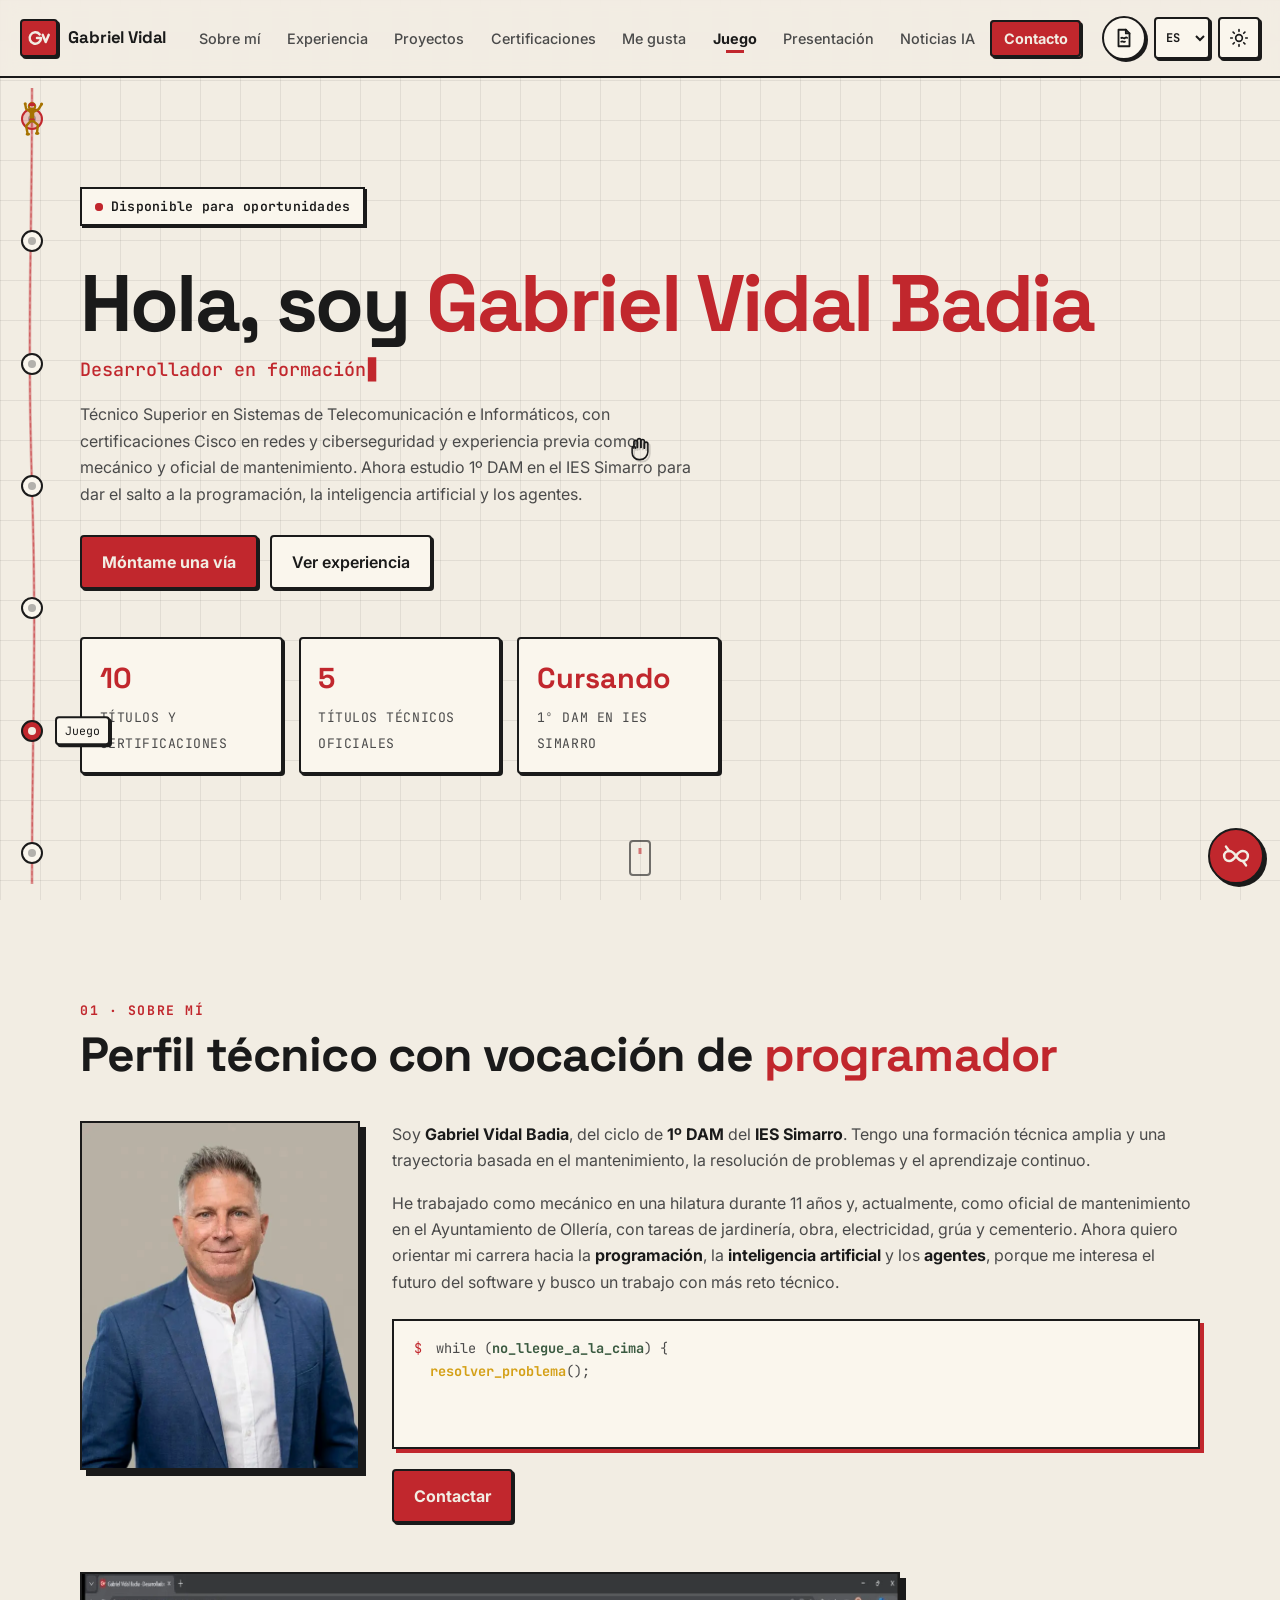
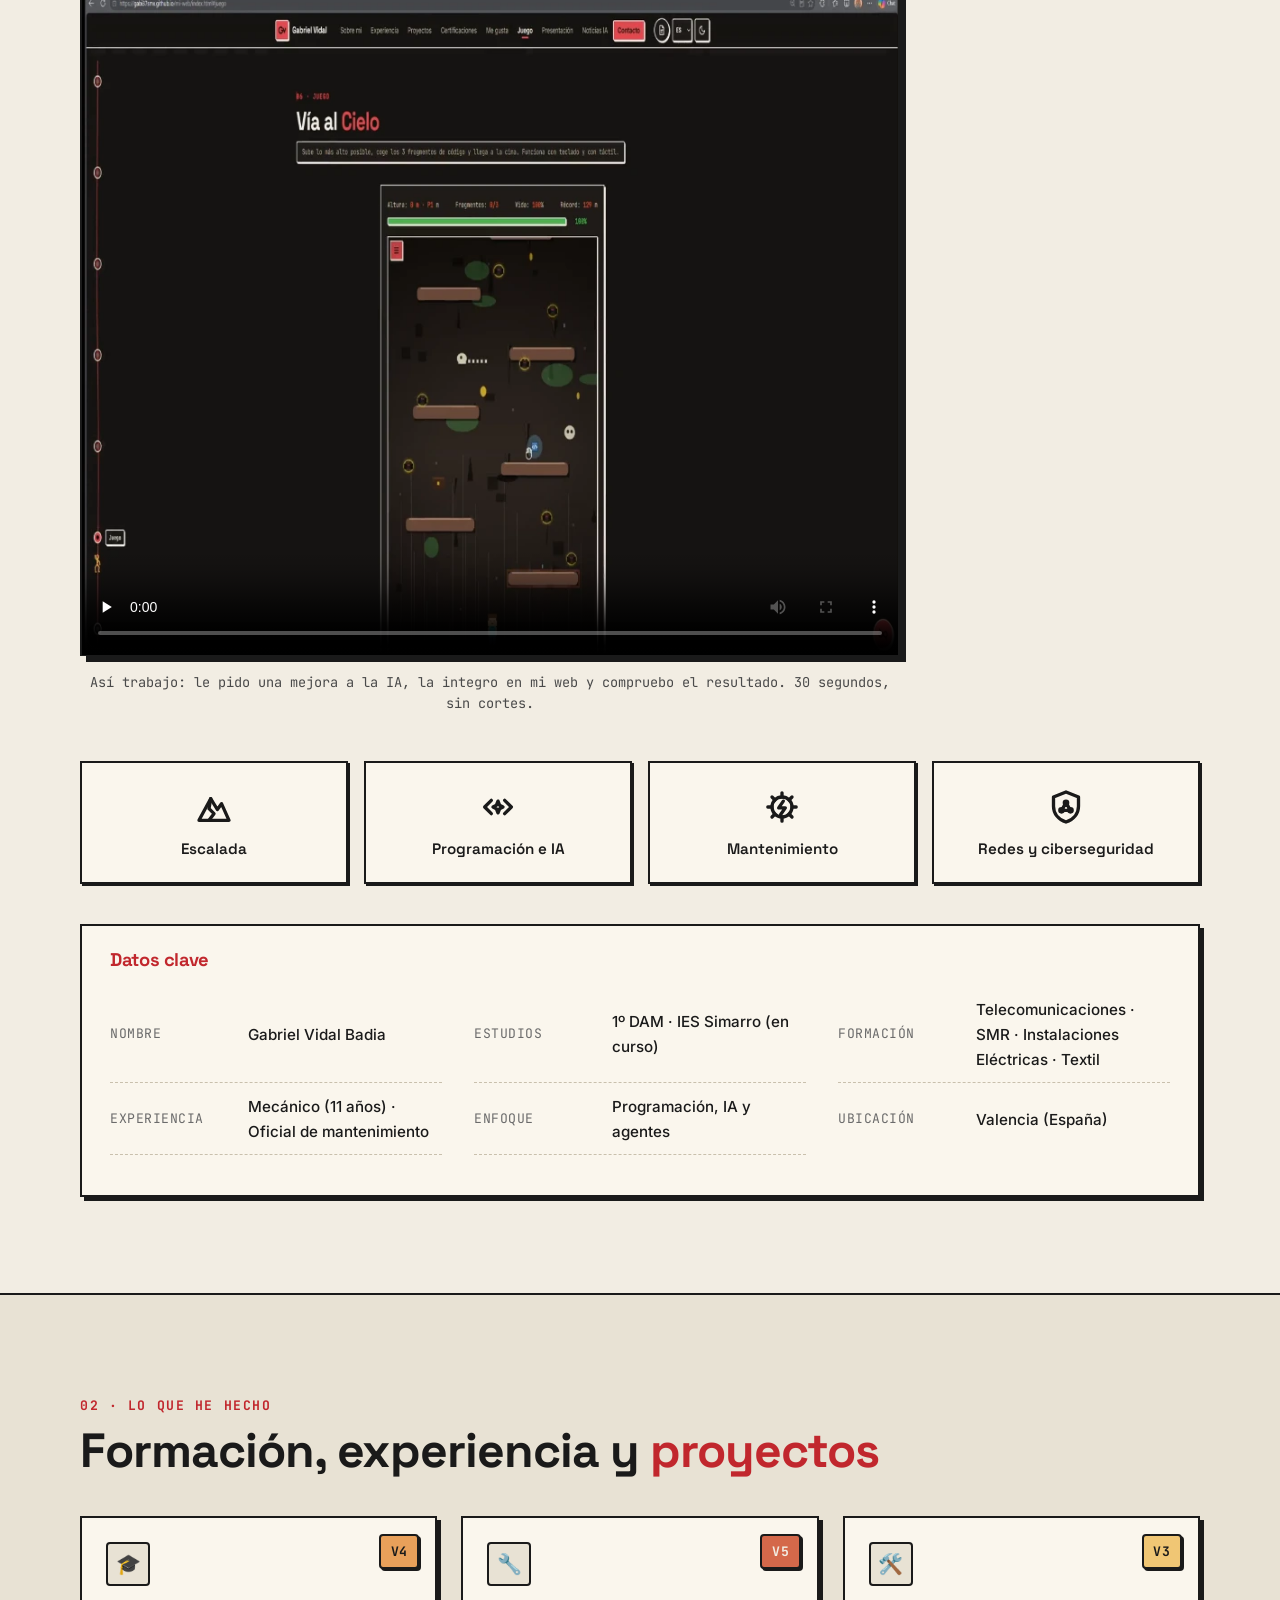
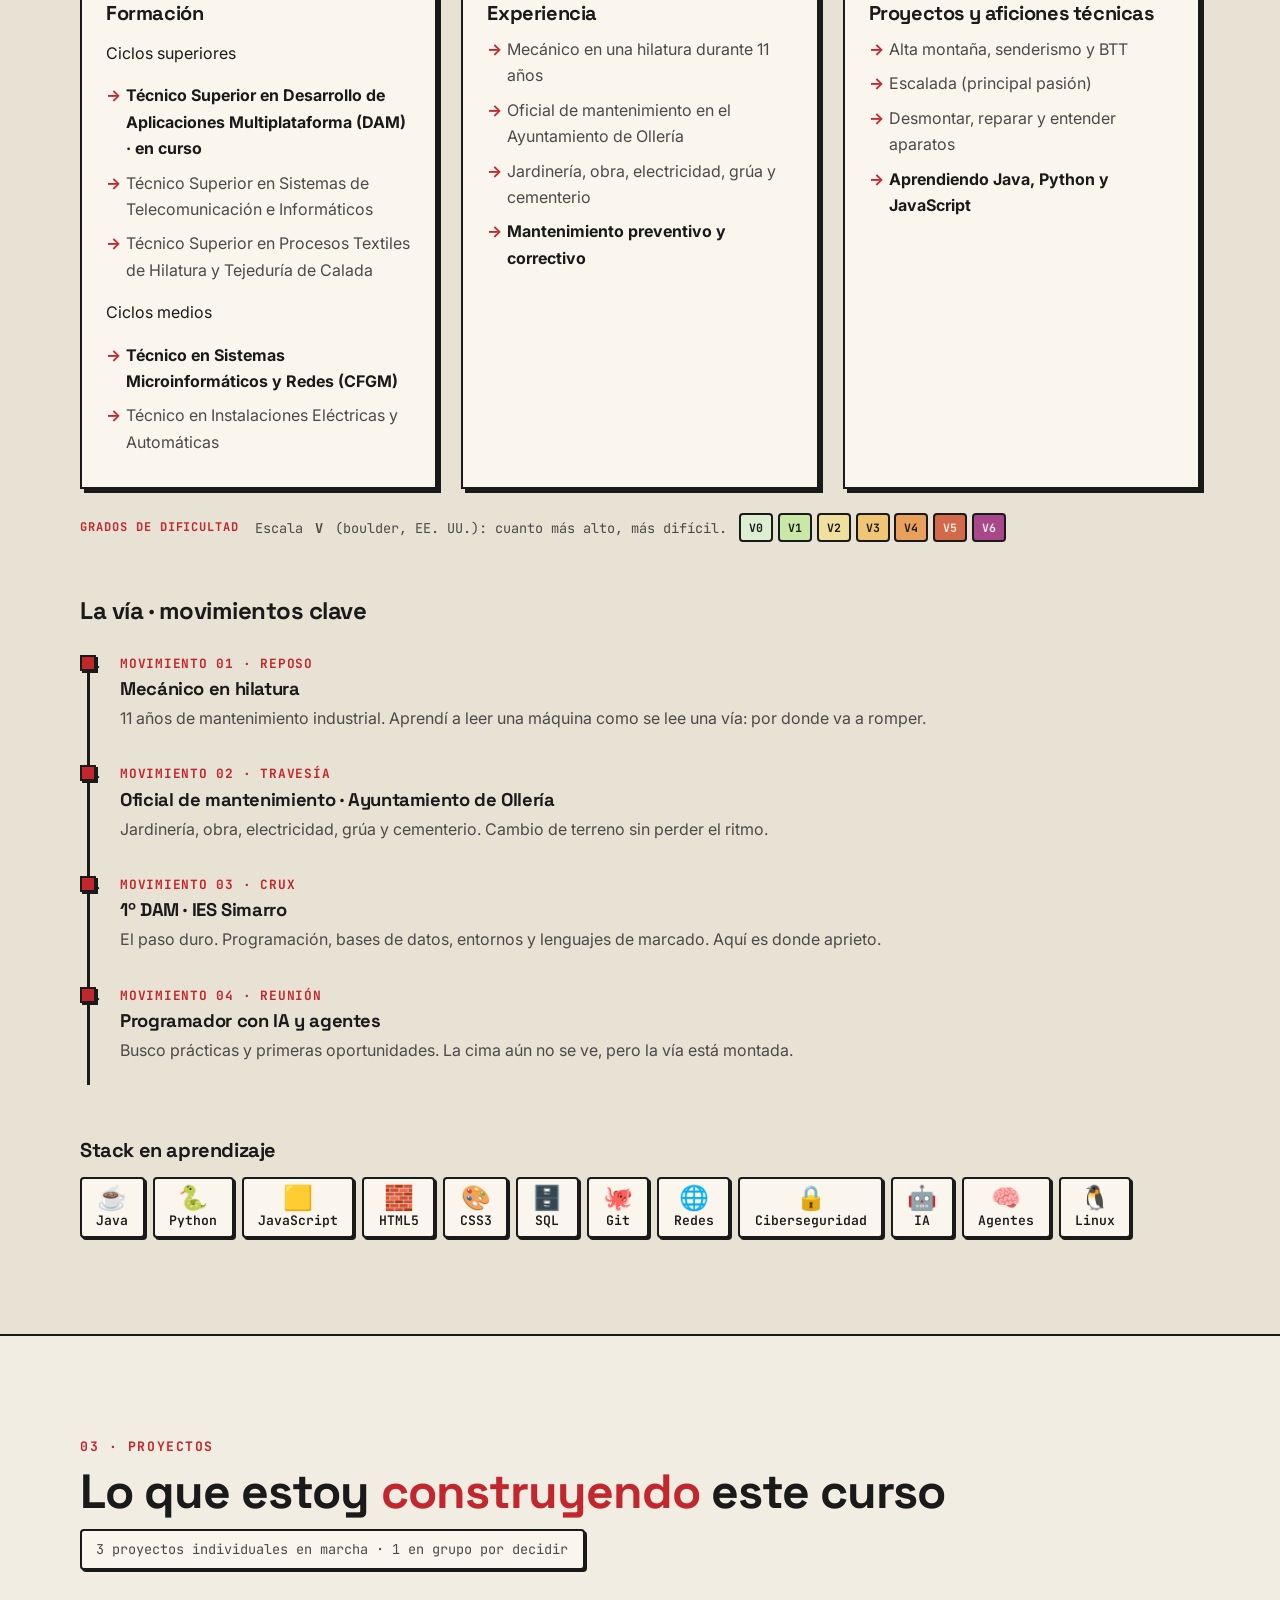
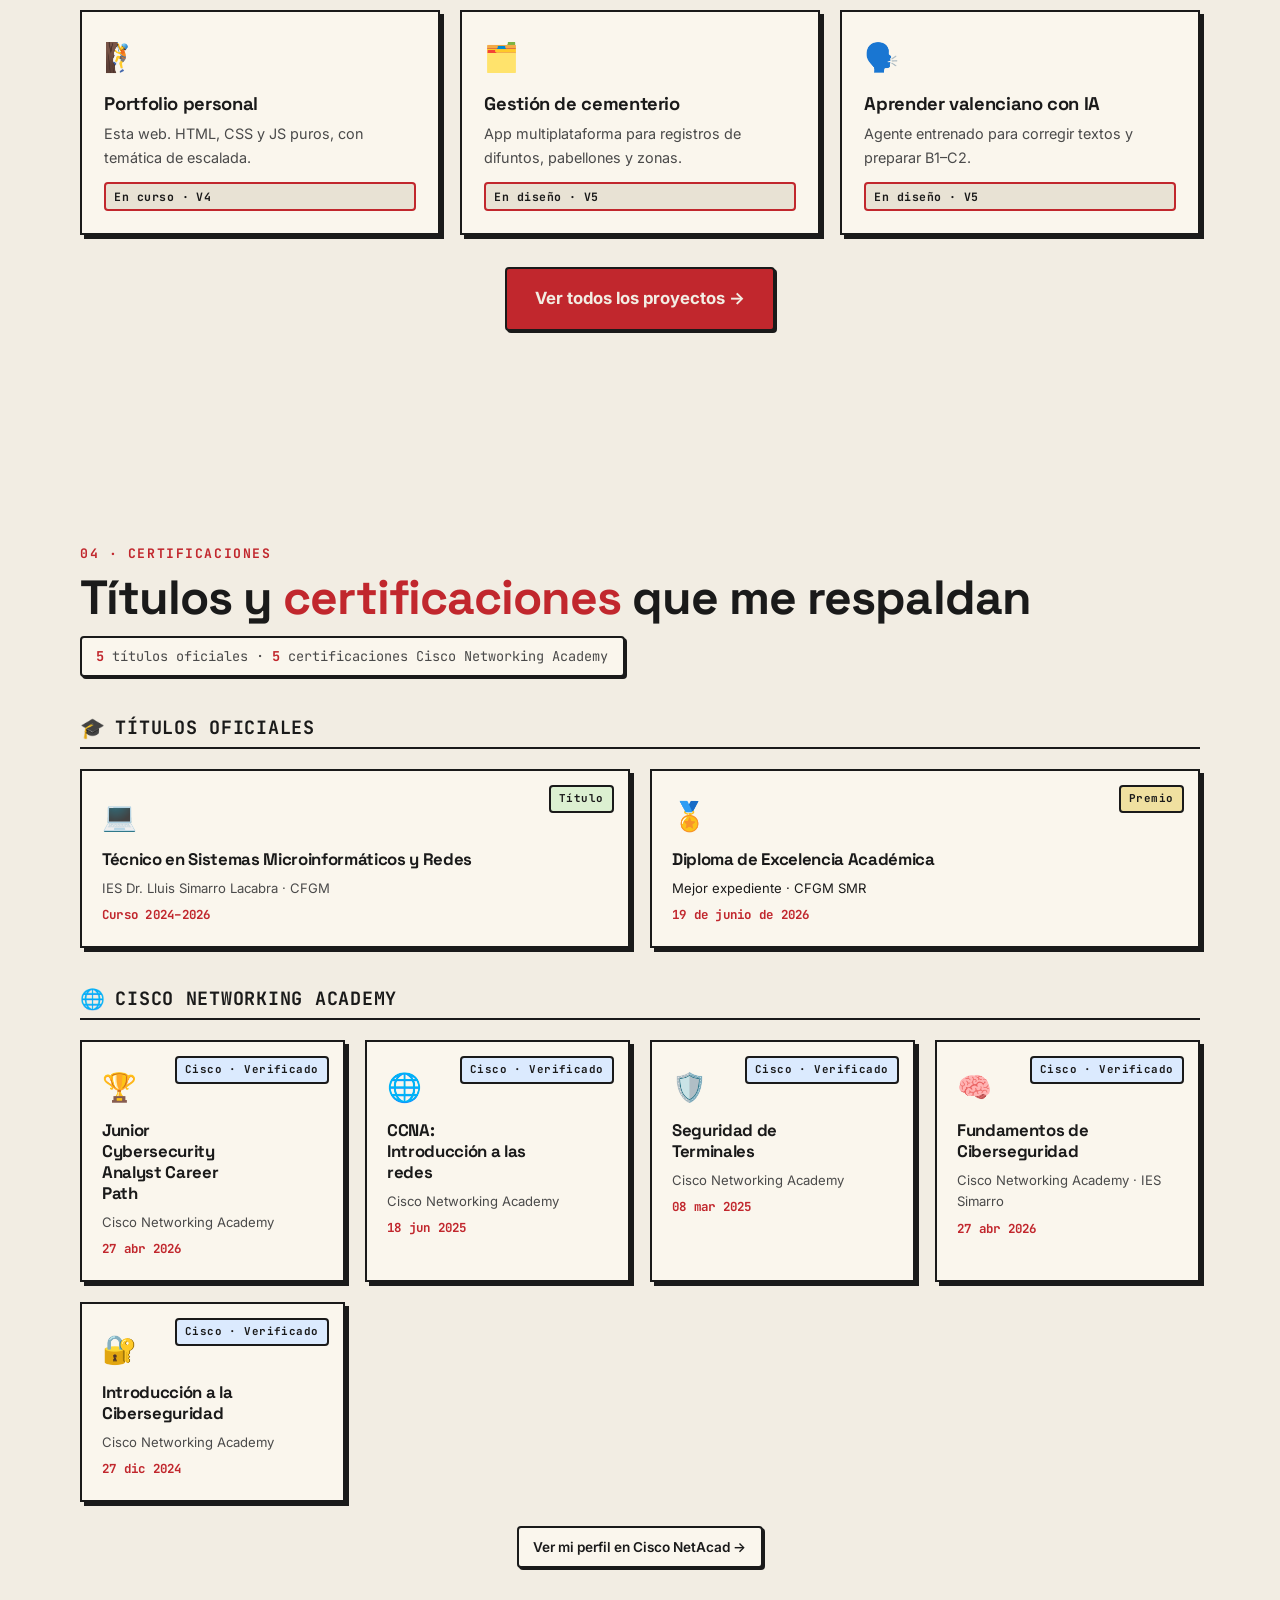
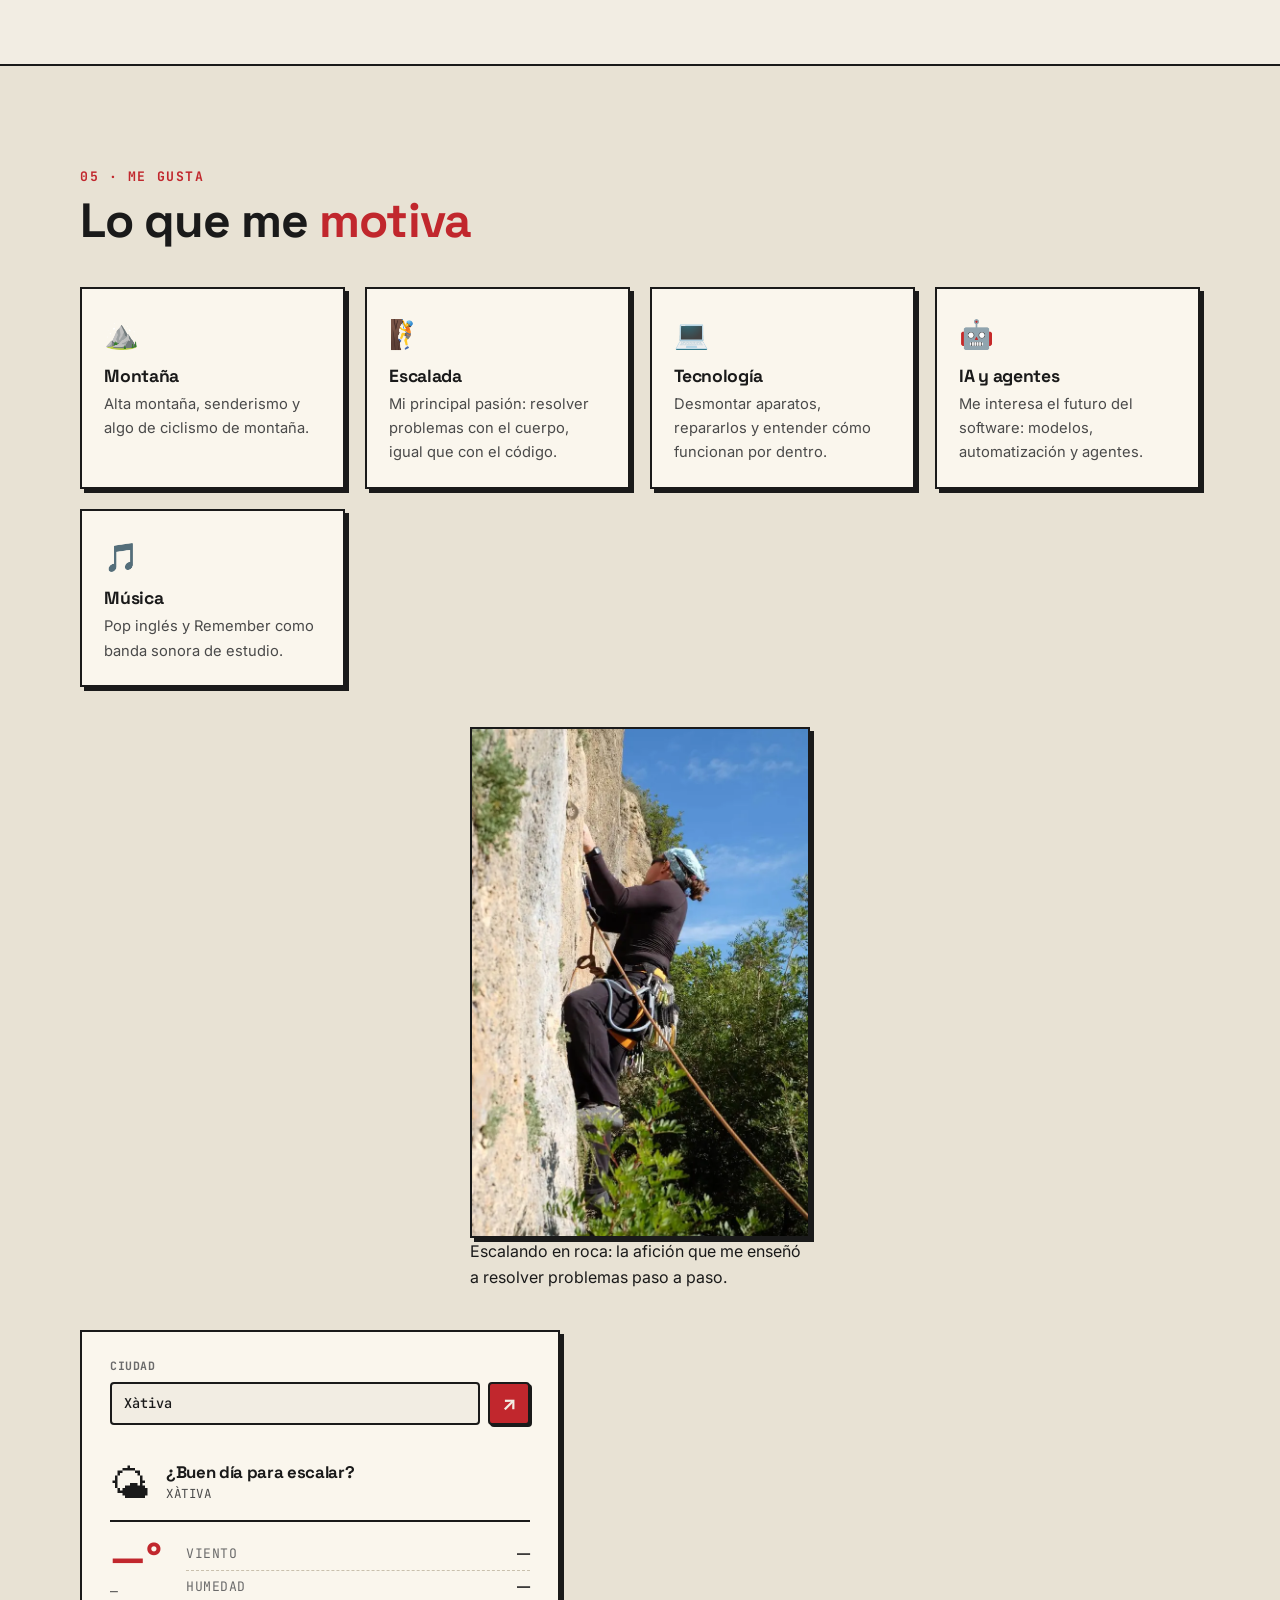
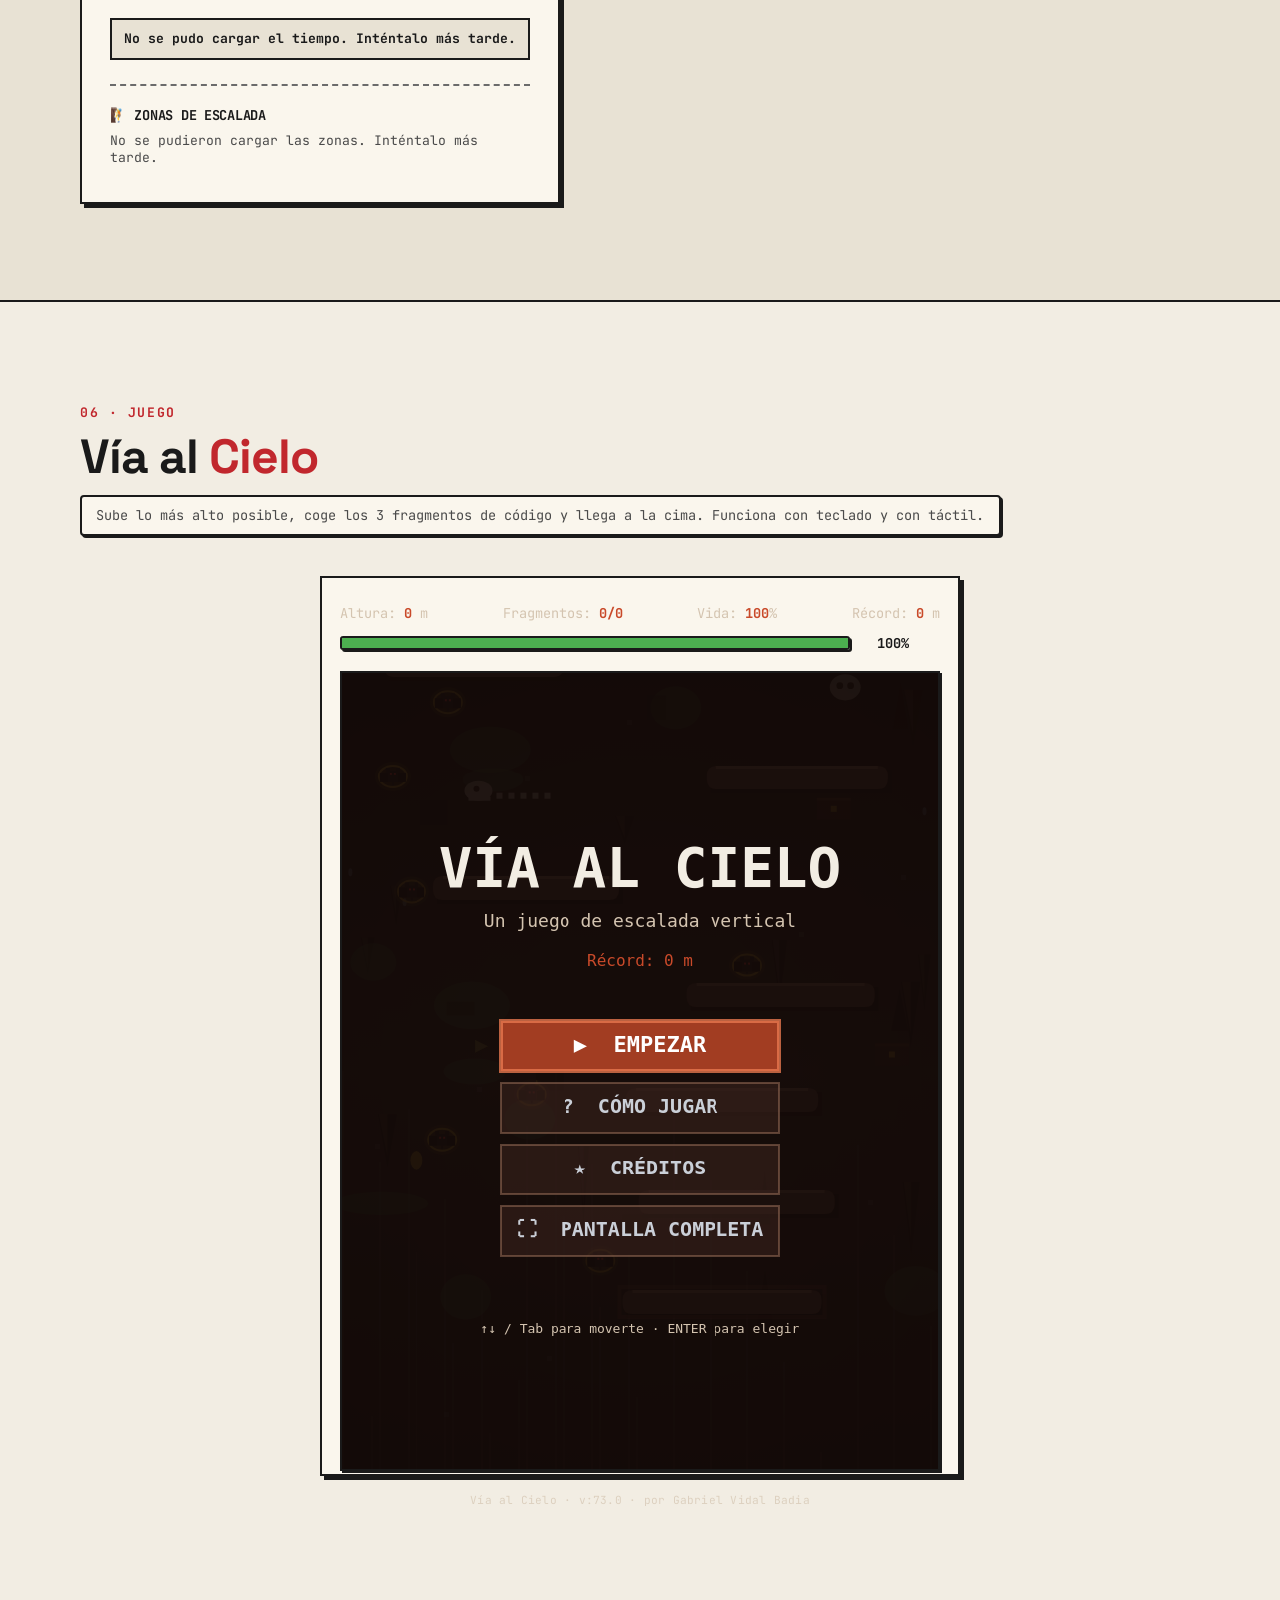
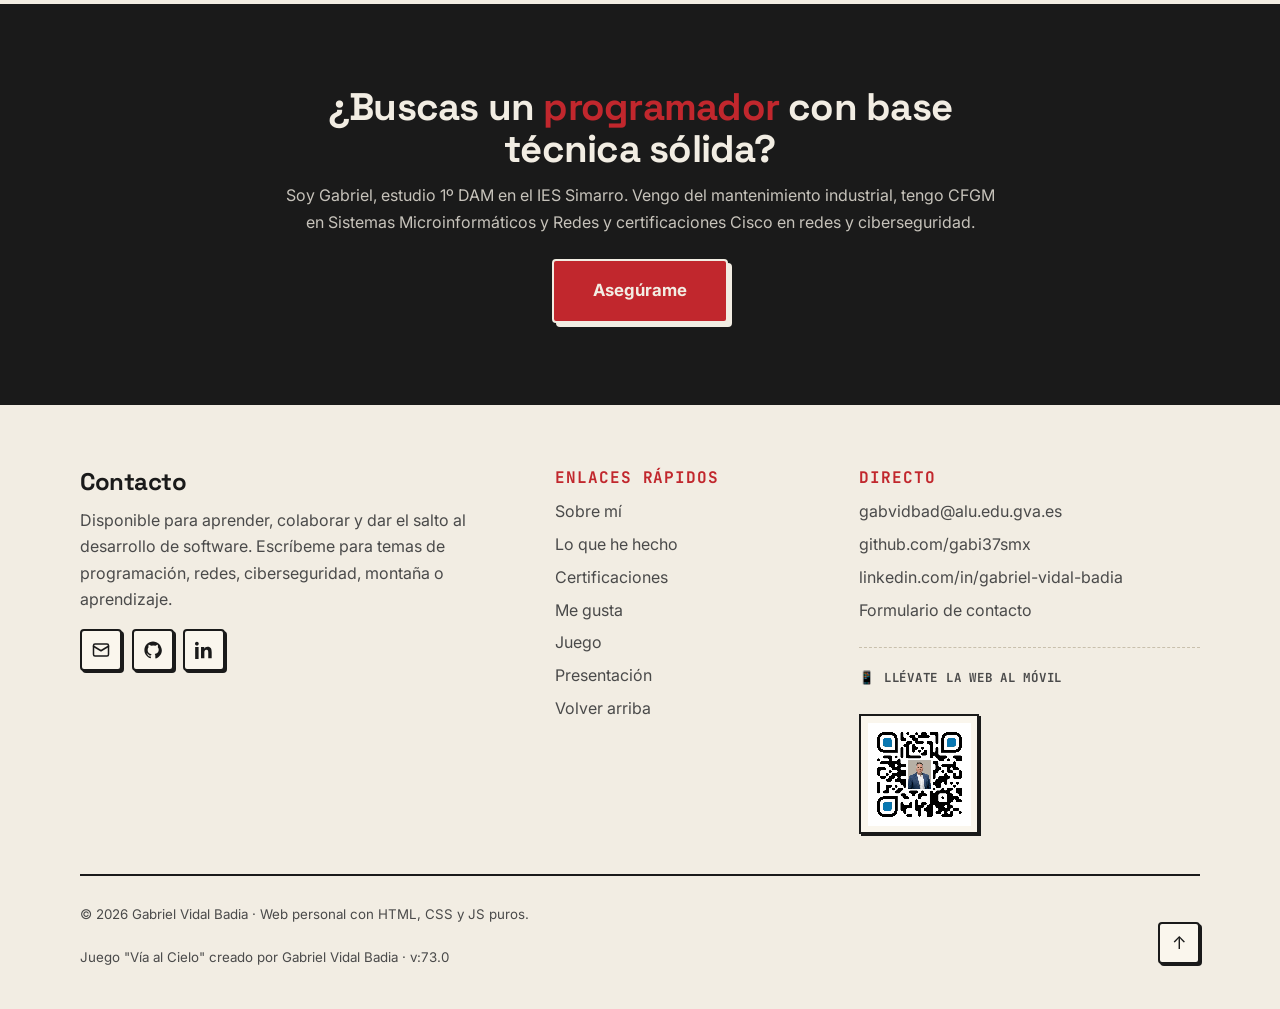
==== index.html @ a6ac66ad "docs: actualiza subtítulos, READMEs, notas y añade registro de prompts" ====
<!DOCTYPE html>
<html lang="es" data-theme="light" data-skin="topo">
<head>
  <meta charset="UTF-8" />
  <meta name="viewport" content="width=device-width, initial-scale=1.0, viewport-fit=cover" />
  <meta name="theme-color" content="#f2ede3" id="metaTheme" />

  <script>
    (function () {
      try {
        var t = localStorage.getItem("theme");
        if (!t) t = "light";
        document.documentElement.setAttribute("data-theme", t);
      } catch (e) {}
    })();
  </script>
  <script>
    /* Skin (estilo visual): se aplica antes de pintar para evitar parpadeos, igual que el tema claro/oscuro */
    (function () {
      var d = document.documentElement, s = "topo";
      try { var v = localStorage.getItem("skin"); if (v === "omarchy" || v === "minecraft" || v === "matrix") s = v; } catch (e) {}
      d.setAttribute("data-skin", s);
      try { var ot = localStorage.getItem("omarchy-theme"); if (ot && /^[a-z-]+$/.test(ot)) d.setAttribute("data-omarchy-theme", ot); } catch (e) {}
      var f = { minecraft: "family=Press+Start+2P&family=VT323" }[s];
      if (f) {
        var l = document.createElement("link");
        l.rel = "stylesheet";
        l.href = "https://fonts.googleapis.com/css2?" + f + "&display=swap";
        document.head.appendChild(l);
      }
    })();
  </script>

  <link rel="icon" type="image/svg+xml" href="favicon.svg" />

  <title>Gabriel Vidal Badia · Desarrollador | 1º DAM · IES Simarro</title>
  <meta name="description" content="Portfolio de Gabriel Vidal Badia, estudiante de 1º DAM en el IES Simarro. Técnico Superior en Sistemas de Telecomunicación, CFGM en Sistemas Microinformáticos y Redes, y certificaciones Cisco en redes y ciberseguridad." />
  <meta name="keywords" content="programador, desarrollador, DAM, IES Simarro, Xàtiva, Valencia, Java, Python, JavaScript, HTML, CSS, Ciberseguridad, Redes, Cisco, CCNA, portfolio, Gabriel Vidal Badia, escalada" />
  <meta name="author" content="Gabriel Vidal Badia" />
  <meta name="robots" content="index, follow" />
  <link rel="canonical" href="https://gabi37smx.github.io/mi-web/" />

  <meta property="og:type" content="profile" />
  <meta property="og:title" content="Gabriel Vidal Badia · Desarrollador" />
  <meta property="og:description" content="Estudiante de 1º DAM. Técnico Superior en Sistemas de Telecomunicación, CFGM SMR y certificaciones Cisco." />
  <meta property="og:url" content="https://gabi37smx.github.io/mi-web/" />
  <meta property="og:locale" content="es_ES" />
  <meta property="og:image" content="https://gabi37smx.github.io/mi-web/image/gabriel.webp" />

  <meta name="twitter:card" content="summary_large_image" />
  <meta name="twitter:title" content="Gabriel Vidal Badia · Desarrollador" />
  <meta name="twitter:description" content="Estudiante de 1º DAM. Técnico Superior en Sistemas de Telecomunicación. Certificaciones Cisco." />

  <script type="application/ld+json">
  {
    "@context": "https://schema.org",
    "@type": "Person",
    "name": "Gabriel Vidal Badia",
    "jobTitle": "Desarrollador en formación",
    "description": "Estudiante de 1º DAM en el IES Simarro. Técnico Superior en Sistemas de Telecomunicación e Informáticos, CFGM en Sistemas Microinformáticos y Redes, con certificaciones Cisco en redes y ciberseguridad.",
    "url": "https://gabi37smx.github.io/mi-web/",
    "image": "https://gabi37smx.github.io/mi-web/image/gabriel.webp",
    "address": {
      "@type": "PostalAddress",
      "addressLocality": "Xàtiva",
      "addressRegion": "Valencia",
      "addressCountry": "ES"
    },
    "alumniOf": [
      {
        "@type": "EducationalOrganization",
        "name": "IES Dr. Lluis Simarro Lacabra",
        "address": { "@type": "PostalAddress", "addressLocality": "Xàtiva", "addressRegion": "Valencia", "addressCountry": "ES" }
      }
    ],
    "knowsAbout": ["Java", "Python", "JavaScript", "HTML", "CSS", "Ciberseguridad", "Redes", "Cisco", "Programación orientada a objetos", "Inteligencia artificial", "Agentes", "Desarrollo web"],
    "hasCredential": [
      { "@type": "EducationalOccupationalCredential", "name": "Junior Cybersecurity Analyst Career Path", "credentialCategory": "certificate", "recognizedBy": { "@type": "Organization", "name": "Cisco Networking Academy" }, "dateCreated": "2026-04-27" },
      { "@type": "EducationalOccupationalCredential", "name": "CCNA: Introducción a las redes", "credentialCategory": "certificate", "recognizedBy": { "@type": "Organization", "name": "Cisco Networking Academy" }, "dateCreated": "2025-06-18" },
      { "@type": "EducationalOccupationalCredential", "name": "Seguridad de Terminales", "credentialCategory": "certificate", "recognizedBy": { "@type": "Organization", "name": "Cisco Networking Academy" }, "dateCreated": "2025-03-08" },
      { "@type": "EducationalOccupationalCredential", "name": "Introducción a la Ciberseguridad", "credentialCategory": "certificate", "recognizedBy": { "@type": "Organization", "name": "Cisco Networking Academy" }, "dateCreated": "2024-12-27" },
      { "@type": "EducationalOccupationalCredential", "name": "Fundamentos de Ciberseguridad", "credentialCategory": "certificate", "recognizedBy": { "@type": "Organization", "name": "Cisco Networking Academy" }, "dateCreated": "2026-04-27" },
      { "@type": "EducationalOccupationalCredential", "name": "Técnico Superior en Sistemas de Telecomunicación e Informáticos", "credentialCategory": "degree", "recognizedBy": { "@type": "Organization", "name": "Generalitat Valenciana" } },
      { "@type": "EducationalOccupationalCredential", "name": "Técnico en Sistemas Microinformáticos y Redes (CFGM)", "credentialCategory": "degree", "recognizedBy": { "@type": "Organization", "name": "IES Dr. Lluis Simarro Lacabra" } },
      { "@type": "EducationalOccupationalCredential", "name": "Técnico en Instalaciones Eléctricas y Automáticas", "credentialCategory": "degree", "recognizedBy": { "@type": "Organization", "name": "Generalitat Valenciana" } },
      { "@type": "EducationalOccupationalCredential", "name": "Técnico Superior en Procesos Textiles de Hilatura y Tejeduría de Calada", "credentialCategory": "degree", "recognizedBy": { "@type": "Organization", "name": "Generalitat Valenciana" } },
      { "@type": "EducationalOccupationalCredential", "name": "Diploma de Excelencia Académica · Mejor expediente CFGM", "credentialCategory": "award", "recognizedBy": { "@type": "Organization", "name": "IES Dr. Lluis Simarro Lacabra" }, "dateCreated": "2026-06-19" }
    ],
    "sameAs": [
      "https://github.com/gabi37smx",
      "https://www.linkedin.com/in/gabriel-vidal-badia-19122a43b"
    ]
  }
  </script>

  <link rel="preconnect" href="https://fonts.googleapis.com" />
  <link rel="preconnect" href="https://fonts.gstatic.com" crossorigin />
  <!-- Fuentes: se piden en paralelo y se aplican al llegar, sin bloquear el primer pintado (display=swap evita texto invisible) -->
  <link rel="preload" as="style" href="https://fonts.googleapis.com/css2?family=Space+Grotesk:wght@400;700&family=Inter:wght@400;600&family=JetBrains+Mono:wght@400&display=swap" onload="this.onload=null;this.rel='stylesheet'" />
  <noscript><link rel="stylesheet" href="https://fonts.googleapis.com/css2?family=Space+Grotesk:wght@400;700&family=Inter:wght@400;600&family=JetBrains+Mono:wght@400&display=swap" /></noscript>
  <link rel="stylesheet" href="style.css" />
  <link rel="stylesheet" href="juego-escalada.css">
</head>
<body>

  <aside class="climb-rail" aria-label="Progreso de la vía">
    <svg class="climb-rope" viewBox="0 0 24 100" preserveAspectRatio="none" aria-hidden="true">
      <path d="M12 0 C 12 20, 6 30, 12 50 C 18 70, 12 80, 12 100"
            fill="none" stroke="currentColor" stroke-width="3" stroke-linecap="round"
            vector-effect="non-scaling-stroke" opacity="0.4" />
      <path d="M12 0 C 12 20, 6 30, 12 50 C 18 70, 12 80, 12 100"
            fill="none" stroke="currentColor" stroke-width="1.5" stroke-linecap="round"
            stroke-dasharray="3 4" vector-effect="non-scaling-stroke" opacity="1" />
      <path d="M12 0 C 12 20, 6 30, 12 50 C 18 70, 12 80, 12 100"
            fill="none" stroke="currentColor" stroke-width="1.5" stroke-linecap="round"
            stroke-dasharray="3 4" stroke-dashoffset="3.5"
            vector-effect="non-scaling-stroke" opacity="0.6" />
    </svg>

    <div class="climb-climber" id="climber"></div>

    <ul class="climb-holds">
      <li><a href="#sobre-mi" class="climb-hold" data-section="sobre-mi" aria-label="Ir a Sobre mí"><span class="climb-hold__label">Sobre mí</span></a></li>
      <li><a href="#hecho"    class="climb-hold" data-section="hecho"    aria-label="Ir a Experiencia"><span class="climb-hold__label">Experiencia</span></a></li>
      <li><a href="proyectos.html" class="climb-hold" data-section="proyectos" aria-label="Ir a Proyectos"><span class="climb-hold__label">Proyectos</span></a></li>
      <li><a href="#certs"    class="climb-hold" data-section="certs"    aria-label="Ir a Certificaciones"><span class="climb-hold__label">Certificaciones</span></a></li>
      <li><a href="#gusta"    class="climb-hold" data-section="gusta"    aria-label="Ir a Me gusta"><span class="climb-hold__label">Me gusta</span></a></li>
      <li><a href="#juego"    class="climb-hold" data-section="juego"    aria-label="Ir a Juego"><span class="climb-hold__label">Juego</span></a></li>
      <li><a href="contacto.html" class="climb-hold" data-section="contacto" aria-label="Ir a Contacto"><span class="climb-hold__label">Contacto</span></a></li>
    </ul>
  </aside>

  <a class="skip-link" href="#contenido">Saltar al contenido</a>

  <header class="site-header" id="inicio">
    <div class="container header-inner">
      <a href="#inicio" class="logo" aria-label="Inicio">
        <span class="logo-mark"><svg class="logo-svg" viewBox="0 0 64 64" fill="none" stroke="currentColor" stroke-width="6" stroke-linecap="round" stroke-linejoin="round" aria-hidden="true" focusable="false"><path d="M33.7 23 A14 14 0 1 0 37 32 H27"/><path d="M41 24 L48.5 42 L56 24"/></svg></span>
        <span class="logo-text">Gabriel Vidal</span>
      </a>

      <nav class="main-nav" aria-label="Navegación principal">
        <ul class="nav-list" id="nav-list">
          <li><a href="#sobre-mi" class="nav-link">Sobre mí</a></li>
          <li><a href="#hecho" class="nav-link">Experiencia</a></li>
          <li><a href="proyectos.html" class="nav-link">Proyectos</a></li>
          <li><a href="#certs" class="nav-link">Certificaciones</a></li>
          <li><a href="#gusta" class="nav-link">Me gusta</a></li>
          <li><a href="#juego" class="nav-link">Juego</a></li>
          <li><a href="presentacion.html" class="nav-link">Presentación</a></li>
          <li><a href="noticias.html" class="nav-link">Noticias IA</a></li>
          <li><a href="contacto.html" class="nav-link nav-cta">Contacto</a></li>
        </ul>
      </nav>

      <div class="header-actions">
        <div class="skin-picker" id="skinPicker">
          <button type="button" class="skin-picker__btn" id="skinPickerBtn" aria-label="Cambiar estilo visual" title="Cambiar estilo visual" aria-haspopup="true" aria-expanded="false" aria-controls="skinWheel">
            <svg class="skin-ico skin-ico--topo" viewBox="0 0 24 24" fill="none" stroke="currentColor" stroke-width="2" stroke-linecap="round" stroke-linejoin="round" aria-hidden="true" focusable="false"><path d="M6 3h8l4 4v14H6z"/><path d="M14 3v4h4"/><path d="M9 12c1.4-1.2 2.6 1.2 4 0s2-.6 2.4-.2M9 16c1.4-1.2 2.6 1.2 4 0"/></svg>
            <svg class="skin-ico skin-ico--omarchy" viewBox="0 0 24 24" fill="none" stroke="currentColor" stroke-width="2" stroke-linecap="round" stroke-linejoin="round" aria-hidden="true" focusable="false"><rect x="3" y="4" width="8" height="16" rx="1.5"/><rect x="13" y="4" width="8" height="7" rx="1.5"/><rect x="13" y="13" width="8" height="7" rx="1.5"/></svg>
            <svg class="skin-ico skin-ico--minecraft" viewBox="0 0 24 24" fill="none" stroke="currentColor" stroke-width="2" stroke-linecap="round" stroke-linejoin="round" aria-hidden="true" focusable="false"><path d="M12 3l8 4.5v9L12 21l-8-4.5v-9z"/><path d="M12 12l8-4.5M12 12L4 7.5M12 12v9"/></svg>
            <svg class="skin-ico skin-ico--matrix" viewBox="0 0 24 24" fill="none" stroke="currentColor" stroke-width="2" stroke-linecap="round" stroke-linejoin="round" aria-hidden="true" focusable="false"><path d="M5 7l5 5-5 5"/><path d="M13 17h6"/></svg>
          </button>
          <div class="skin-picker__wheel" id="skinWheel" role="radiogroup" aria-label="Estilo visual"></div>
        </div>
        <select id="languageSelect" class="language-select" aria-label="Idioma">
          <option value="es">ES</option>
          <option value="val">VA</option>
          <option value="en">EN</option>
        </select>
                <button class="sound-toggle" id="soundToggle" type="button"
                aria-label="Activar sonidos" aria-pressed="false" hidden>
          <svg class="icon icon-sound-off" viewBox="0 0 24 24" fill="none" stroke="currentColor" stroke-width="2" stroke-linecap="round" stroke-linejoin="round" aria-hidden="true">
            <path d="M11 5 6 9H2v6h4l5 4z"/>
            <line x1="22" y1="9" x2="16" y2="15"/>
            <line x1="16" y1="9" x2="22" y2="15"/>
          </svg>
          <svg class="icon icon-sound-on" viewBox="0 0 24 24" fill="none" stroke="currentColor" stroke-width="2" stroke-linecap="round" stroke-linejoin="round" aria-hidden="true">
            <path d="M11 5 6 9H2v6h4l5 4z"/>
            <path d="M15.54 8.46a5 5 0 0 1 0 7.07"/>
            <path d="M19.07 4.93a10 10 0 0 1 0 14.14"/>
          </svg>
        </button>
        <button id="themeToggle" class="theme-toggle" aria-label="Cambiar a modo oscuro" aria-pressed="false" title="Cambiar tema">
          <svg class="icon icon-sun" viewBox="0 0 24 24" fill="none" stroke="currentColor" stroke-width="2" stroke-linecap="round" stroke-linejoin="round" aria-hidden="true">
            <circle cx="12" cy="12" r="4"/><path d="M12 2v2M12 20v2M4.93 4.93l1.41 1.41M17.66 17.66l1.41 1.41M2 12h2M20 12h2M4.93 19.07l1.41-1.41M17.66 6.34l1.41-1.41"/>
          </svg>
          <svg class="icon icon-moon" viewBox="0 0 24 24" fill="none" stroke="currentColor" stroke-width="2" stroke-linecap="round" stroke-linejoin="round" aria-hidden="true">
            <path d="M21 12.79A9 9 0 1 1 11.21 3 7 7 0 0 0 21 12.79z"/>
          </svg>
        </button>

        <button class="nav-toggle" aria-label="Abrir menú" aria-expanded="false" aria-controls="nav-list">
          <span></span><span></span><span></span>
        </button>
      </div>
    </div>
  </header>

  <main id="contenido">

    <section class="hero" aria-label="Presentación">
      <div class="hero-bg" aria-hidden="true"></div>
      <div class="container hero-inner">
        <p class="hero-eyebrow"><span class="dot"></span> Disponible para oportunidades</p>
        <h1 class="hero-title">
          Hola, soy <span class="accent-text">Gabriel Vidal Badia</span>
        </h1>
        <p class="hero-subtitle">
          <span class="typing" data-words="Desarrollador en formación,Estudiante de 1º DAM,Técnico Superior en Telecomunicaciones,Cisco Certified" data-delay="2400"></span>
        </p>
        <p class="hero-desc">
          Técnico Superior en Sistemas de Telecomunicación e Informáticos, con certificaciones Cisco en redes
          y ciberseguridad y experiencia previa como mecánico y oficial de mantenimiento. Ahora estudio 1º DAM
          en el IES Simarro para dar el salto a la programación, la inteligencia artificial y los agentes.
        </p>
        <div class="hero-actions">
          <a href="contacto.html" class="btn btn-primary btn-swap">
            <span class="btn-swap__a">Móntame una vía</span>
            <span class="btn-swap__b">Hablemos</span>
          </a>
          <a href="#hecho" class="btn btn-ghost">Ver experiencia</a>
        </div>
        <div class="hero-stats">
          <div class="stat"><strong>10</strong><span>títulos y certificaciones</span></div>
          <div class="stat"><strong>5</strong><span>títulos técnicos oficiales</span></div>
          <div class="stat"><strong>Cursando</strong><span>1º DAM en IES Simarro</span></div>
        </div>
      </div>
      <a href="#sobre-mi" class="scroll-hint" aria-label="Bajar a la siguiente sección">
        <span class="mouse"><span class="wheel"></span></span>
      </a>
    </section>

    <section id="sobre-mi" class="section">
      <div class="container">
        <div class="section-head reveal">
          <span class="section-tag">01 · Sobre mí</span>
          <h2>Perfil técnico con vocación de <span class="accent-text">programador</span></h2>
        </div>

        <div class="about-layout">
          <figure class="about-photo reveal">
          <img src="image/gabriel.webp" srcset="image/gabriel-400.webp 400w, image/gabriel.webp 800w" sizes="(max-width: 600px) 400px, 800px" alt="..." width="800" height="993" loading="lazy" />
          </figure>

          <div class="about-text reveal">
            <p>
              Soy <strong>Gabriel Vidal Badia</strong>, del ciclo de <strong>1º DAM</strong> del <strong>IES Simarro</strong>.
              Tengo una formación técnica amplia y una trayectoria basada en el mantenimiento, la resolución
              de problemas y el aprendizaje continuo.
            </p>
            <p>
              He trabajado como mecánico en una hilatura durante 11 años y, actualmente, como oficial de
              mantenimiento en el Ayuntamiento de Ollería, con tareas de jardinería, obra, electricidad,
              grúa y cementerio. Ahora quiero orientar mi carrera hacia la <strong>programación</strong>,
              la <strong>inteligencia artificial</strong> y los <strong>agentes</strong>, porque me interesa
              el futuro del software y busco un trabajo con más reto técnico.
            </p>

            <pre class="terminal terminal--typing" id="typingTerminal" role="img" aria-label="Bucle de aprendizaje"></pre>

            <div class="about-cta">
              <a href="contacto.html" class="btn btn-primary">Contactar</a>
            </div>
          </div>
        </div>

        <!-- ▼ NUEVO: Vídeo demo "Así trabajo" (Tutorial 4 · Paso 5) -->
        <figure class="work-demo reveal">
          <video
              src="media/demo.mp4"
              poster="media/poster.webp"
              controls
              preload="none"
              width="1280"
              height="720"
              playsinline
              aria-label="Demostración de 30 segundos: le pido una mejora a la IA, la pego en mi web y compruebo el resultado">
              <track kind="captions" src="media/demo.vtt" srclang="es" label="Español" default>
              Tu navegador no soporta el elemento de vídeo. Puedes <a href="media/demo.mp4">descargar el vídeo</a>.
        </video>
          <figcaption>
            Así trabajo: le pido una mejora a la IA, la integro en mi web y compruebo el resultado. 30 segundos, sin cortes.
          </figcaption>
        </figure>
        <!-- ▲ FIN VÍDEO -->

        <ul class="skill-icons reveal" aria-label="Áreas de trabajo">
          <li class="skill-icon">
            <svg class="skill-icon__svg" viewBox="0 0 24 24" fill="none" stroke="currentColor" stroke-width="2" stroke-linecap="round" stroke-linejoin="round" aria-hidden="true" focusable="false"><path d="M3 20 L10 7 L14 13.5 L16.5 10 L21 20 Z"/><path d="M9 20 L12 16 L9 13 L10 7"/></svg>
            <span class="skill-icon__label">Escalada</span>
          </li>
          <li class="skill-icon">
            <svg class="skill-icon__svg" viewBox="0 0 24 24" fill="none" stroke="currentColor" stroke-width="2" stroke-linecap="round" stroke-linejoin="round" aria-hidden="true" focusable="false"><path d="M8 8 L4 12 L8 16"/><path d="M16 8 L20 12 L16 16"/><path d="M12 8.5 L13 11 L15 12 L13 13 L12 15.5 L11 13 L9 12 L11 11 Z"/></svg>
            <span class="skill-icon__label">Programación e IA</span>
          </li>
          <li class="skill-icon">
            <svg class="skill-icon__svg" viewBox="0 0 24 24" fill="none" stroke="currentColor" stroke-width="2" stroke-linecap="round" stroke-linejoin="round" aria-hidden="true" focusable="false"><circle cx="12" cy="12" r="6"/><path d="M18 12 H20.5 M12 18 V20.5 M6 12 H3.5 M12 6 V3.5 M16.2 16.2 L18 18 M7.8 16.2 L6 18 M7.8 7.8 L6 6 M16.2 7.8 L18 6"/><path d="M12.8 8.5 L10 12.5 H14 L11.2 16.5"/></svg>
            <span class="skill-icon__label">Mantenimiento</span>
          </li>
          <li class="skill-icon">
            <svg class="skill-icon__svg" viewBox="0 0 24 24" fill="none" stroke="currentColor" stroke-width="2" stroke-linecap="round" stroke-linejoin="round" aria-hidden="true" focusable="false"><path d="M12 3 L19.5 6 V11.5 C19.5 16 16.5 19.5 12 21 C7.5 19.5 4.5 16 4.5 11.5 V6 Z"/><circle cx="12" cy="9.5" r="1"/><circle cx="9.3" cy="14" r="1"/><circle cx="14.7" cy="14" r="1"/><path d="M11.4 10.4 L9.9 13.1 M12.6 10.4 L14.1 13.1 M10.5 14 H13.5"/></svg>
            <span class="skill-icon__label">Redes y ciberseguridad</span>
          </li>
        </ul>

        <aside class="about-card about-card--wide reveal" aria-label="Datos clave">
          <h3>Datos clave</h3>
          <dl class="kv kv--grid">
            <div><dt>Nombre</dt><dd>Gabriel Vidal Badia</dd></div>
            <div><dt>Estudios</dt><dd>1º DAM · IES Simarro (en curso)</dd></div>
            <div><dt>Formación</dt><dd>Telecomunicaciones · SMR · Instalaciones Eléctricas · Textil</dd></div>
            <div><dt>Experiencia</dt><dd>Mecánico (11 años) · Oficial de mantenimiento</dd></div>
            <div><dt>Enfoque</dt><dd>Programación, IA y agentes</dd></div>
            <div><dt>Ubicación</dt><dd>Valencia (España)</dd></div>
          </dl>
        </aside>
      </div>
    </section>

    <section id="hecho" class="section section-alt">
      <div class="container">
        <div class="section-head reveal">
          <span class="section-tag">02 · Lo que he hecho</span>
          <h2>Formación, experiencia y <span class="accent-text">proyectos</span></h2>
        </div>

        <div class="cards-grid">
          <article class="card reveal">
            <span class="card-grade" data-grade="V4" data-tip="Dificultad · Escala V4 (5.11)">V4</span>
            <div class="card-icon" aria-hidden="true">🎓</div>
            <h3>Formación</h3>

            <p class="card-list__label">Ciclos superiores</p>
            <ul class="card-list">
              <li class="highlight">Técnico Superior en Desarrollo de Aplicaciones Multiplataforma (DAM) · en curso</li>
              <li>Técnico Superior en Sistemas de Telecomunicación e Informáticos</li>
              <li>Técnico Superior en Procesos Textiles de Hilatura y Tejeduría de Calada</li>
            </ul>

            <p class="card-list__label">Ciclos medios</p>
            <ul class="card-list">
              <li class="highlight">Técnico en Sistemas Microinformáticos y Redes (CFGM)</li>
              <li>Técnico en Instalaciones Eléctricas y Automáticas</li>
            </ul>
          </article>

          <article class="card reveal">
            <span class="card-grade" data-grade="V5" data-tip="Dificultad · Escala V5 (5.12)">V5</span>
            <div class="card-icon" aria-hidden="true">🔧</div>
            <h3>Experiencia</h3>
            <ul class="card-list">
              <li>Mecánico en una hilatura durante 11 años</li>
              <li>Oficial de mantenimiento en el Ayuntamiento de Ollería</li>
              <li>Jardinería, obra, electricidad, grúa y cementerio</li>
              <li class="highlight">Mantenimiento preventivo y correctivo</li>
            </ul>
          </article>

          <article class="card reveal">
            <span class="card-grade" data-grade="V3" data-tip="Dificultad · Escala V3 (5.10)">V3</span>
            <div class="card-icon" aria-hidden="true">🛠️</div>
            <h3>Proyectos y aficiones técnicas</h3>
            <ul class="card-list">
              <li>Alta montaña, senderismo y BTT</li>
              <li>Escalada (principal pasión)</li>
              <li>Desmontar, reparar y entender aparatos</li>
              <li class="highlight">Aprendiendo Java, Python y JavaScript</li>
            </ul>
          </article>
        </div>

        <p class="grades-legend reveal">
          <span class="grades-legend__title">Grados de dificultad</span>
          Escala <strong>V</strong> (boulder, EE.&nbsp;UU.): cuanto más alto, más difícil.
          <span class="grades-legend__scale">
            <span class="chip v0">V0</span>
            <span class="chip v1">V1</span>
            <span class="chip v2">V2</span>
            <span class="chip v3">V3</span>
            <span class="chip v4">V4</span>
            <span class="chip v5">V5</span>
            <span class="chip v6">V6</span>
          </span>
        </p>

        <div class="timeline reveal" aria-label="Movimientos de la vía">
          <h3 class="timeline-title">La vía · movimientos clave</h3>
          <ol class="timeline-list">
            <li class="timeline-item">
              <span class="timeline-year">Movimiento 01 · Reposo</span>
              <h4>Mecánico en hilatura</h4>
              <p>11 años de mantenimiento industrial. Aprendí a leer una máquina como se lee una vía: por donde va a romper.</p>
            </li>
            <li class="timeline-item">
              <span class="timeline-year">Movimiento 02 · Travesía</span>
              <h4>Oficial de mantenimiento · Ayuntamiento de Ollería</h4>
              <p>Jardinería, obra, electricidad, grúa y cementerio. Cambio de terreno sin perder el ritmo.</p>
            </li>
            <li class="timeline-item">
              <span class="timeline-year">Movimiento 03 · Crux</span>
              <h4>1º DAM · IES Simarro</h4>
              <p>El paso duro. Programación, bases de datos, entornos y lenguajes de marcado. Aquí es donde aprieto.</p>
            </li>
            <li class="timeline-item">
              <span class="timeline-year">Movimiento 04 · Reunión</span>
              <h4>Programador con IA y agentes</h4>
              <p>Busco prácticas y primeras oportunidades. La cima aún no se ve, pero la vía está montada.</p>
            </li>
          </ol>
        </div>

        <div class="stack reveal" aria-label="Tecnologías">
            <h3 class="stack-title">Stack en aprendizaje</h3>
            <ul class="stack-list">
              <li class="stack-slot"><span class="stack-slot__icon" aria-hidden="true">☕</span><span class="stack-slot__name">Java</span></li>
              <li class="stack-slot"><span class="stack-slot__icon" aria-hidden="true">🐍</span><span class="stack-slot__name">Python</span></li>
              <li class="stack-slot"><span class="stack-slot__icon" aria-hidden="true">🟨</span><span class="stack-slot__name">JavaScript</span></li>
              <li class="stack-slot"><span class="stack-slot__icon" aria-hidden="true">🧱</span><span class="stack-slot__name">HTML5</span></li>
              <li class="stack-slot"><span class="stack-slot__icon" aria-hidden="true">🎨</span><span class="stack-slot__name">CSS3</span></li>
              <li class="stack-slot"><span class="stack-slot__icon" aria-hidden="true">🗄️</span><span class="stack-slot__name">SQL</span></li>
              <li class="stack-slot"><span class="stack-slot__icon" aria-hidden="true">🐙</span><span class="stack-slot__name">Git</span></li>
              <li class="stack-slot"><span class="stack-slot__icon" aria-hidden="true">🌐</span><span class="stack-slot__name">Redes</span></li>
              <li class="stack-slot"><span class="stack-slot__icon" aria-hidden="true">🔒</span><span class="stack-slot__name">Ciberseguridad</span></li>
              <li class="stack-slot"><span class="stack-slot__icon" aria-hidden="true">🤖</span><span class="stack-slot__name">IA</span></li>
              <li class="stack-slot"><span class="stack-slot__icon" aria-hidden="true">🧠</span><span class="stack-slot__name">Agentes</span></li>
              <li class="stack-slot"><span class="stack-slot__icon" aria-hidden="true">🐧</span><span class="stack-slot__name">Linux</span></li>
            </ul>
        </div>
      </div>
    </section>

    <section id="proyectos" class="section">
      <div class="container">
        <div class="section-head reveal">
          <span class="section-tag">03 · Proyectos</span>
          <h2>Lo que estoy <span class="accent-text">construyendo</span> este curso</h2>
          <p class="certs-counter">3 proyectos individuales en marcha · 1 en grupo por decidir</p>
        </div>

        <div class="projects-preview-grid">
          <a href="proyectos.html" class="project-preview">
            <div class="project-preview__icon">🧗</div>
            <h3>Portfolio personal</h3>
            <p>Esta web. HTML, CSS y JS puros, con temática de escalada.</p>
            <span class="project-preview__tag">En curso · V4</span>
          </a>

          <a href="proyectos.html" class="project-preview">
            <div class="project-preview__icon">🗂️</div>
            <h3>Gestión de cementerio</h3>
            <p>App multiplataforma para registros de difuntos, pabellones y zonas.</p>
            <span class="project-preview__tag">En diseño · V5</span>
          </a>

          <a href="proyectos.html" class="project-preview">
            <div class="project-preview__icon">🗣️</div>
            <h3>Aprender valenciano con IA</h3>
            <p>Agente entrenado para corregir textos y preparar B1–C2.</p>
            <span class="project-preview__tag">En diseño · V5</span>
          </a>
        </div>

        <p class="projects-preview-cta">
          <a href="proyectos.html" class="btn btn-primary btn-lg">Ver todos los proyectos →</a>
        </p>
      </div>
    </section>

    <section id="certs" class="section">
      <div class="container">
        <div class="section-head reveal">
          <span class="section-tag">04 · Certificaciones</span>
          <h2>Títulos y <span class="accent-text">certificaciones</span> que me respaldan</h2>
          <p class="certs-counter">
            <strong>5</strong> títulos oficiales · <strong>5</strong> certificaciones Cisco Networking Academy
          </p>
        </div>

        <div class="certs-group reveal">
          <h3 class="certs-group__title">
            <span class="certs-group__icon" aria-hidden="true">🎓</span>
            Títulos oficiales
          </h3>
          <div class="certs-grid">
            <article class="cert-card">
              <div class="cert-card__icon" aria-hidden="true">💻</div>
              <span class="cert-card__badge cert-card__badge--degree">Título</span>
              <h4 class="cert-card__title">Técnico en Sistemas Microinformáticos y Redes</h4>
              <p class="cert-card__issuer">IES Dr. Lluis Simarro Lacabra · CFGM</p>
              <p class="cert-card__date">Curso 2024–2026</p>
            </article>

            <article class="cert-card cert-card--featured">
              <div class="cert-card__icon" aria-hidden="true">🏅</div>
              <span class="cert-card__badge cert-card__badge--award">Premio</span>
              <h4 class="cert-card__title">Diploma de Excelencia Académica</h4>
              <p class="cert-card__issuer">Mejor expediente · CFGM SMR</p>
              <p class="cert-card__date">19 de junio de 2026</p>
            </article>
          </div>
        </div>

        <div class="certs-group reveal">
          <h3 class="certs-group__title">
            <span class="certs-group__icon" aria-hidden="true">🌐</span>
            Cisco Networking Academy
          </h3>
          <div class="certs-grid certs-grid--cisco">
            <article class="cert-card cert-card--cisco cert-card--star">
              <div class="cert-card__icon" aria-hidden="true">🏆</div>
              <span class="cert-card__badge cert-card__badge--cisco">Cisco · Verificado</span>
              <h4 class="cert-card__title">Junior Cybersecurity Analyst Career Path</h4>
              <p class="cert-card__issuer">Cisco Networking Academy</p>
              <p class="cert-card__date">27 abr 2026</p>
            </article>

            <article class="cert-card cert-card--cisco">
              <div class="cert-card__icon" aria-hidden="true">🌐</div>
              <span class="cert-card__badge cert-card__badge--cisco">Cisco · Verificado</span>
              <h4 class="cert-card__title">CCNA: Introducción a las redes</h4>
              <p class="cert-card__issuer">Cisco Networking Academy</p>
              <p class="cert-card__date">18 jun 2025</p>
            </article>

            <article class="cert-card cert-card--cisco">
              <div class="cert-card__icon" aria-hidden="true">🛡️</div>
              <span class="cert-card__badge cert-card__badge--cisco">Cisco · Verificado</span>
              <h4 class="cert-card__title">Seguridad de Terminales</h4>
              <p class="cert-card__issuer">Cisco Networking Academy</p>
              <p class="cert-card__date">08 mar 2025</p>
            </article>

            <article class="cert-card cert-card--cisco">
              <div class="cert-card__icon" aria-hidden="true">🧠</div>
              <span class="cert-card__badge cert-card__badge--cisco">Cisco · Verificado</span>
              <h4 class="cert-card__title">Fundamentos de Ciberseguridad</h4>
              <p class="cert-card__issuer">Cisco Networking Academy · IES Simarro</p>
              <p class="cert-card__date">27 abr 2026</p>
            </article>

            <article class="cert-card cert-card--cisco">
              <div class="cert-card__icon" aria-hidden="true">🔐</div>
              <span class="cert-card__badge cert-card__badge--cisco">Cisco · Verificado</span>
              <h4 class="cert-card__title">Introducción a la Ciberseguridad</h4>
              <p class="cert-card__issuer">Cisco Networking Academy</p>
              <p class="cert-card__date">27 dic 2024</p>
            </article>
          </div>

          <p class="certs-footer">
            <a href="https://www.netacad.com/es/profile?tab=badges" target="_blank" rel="noopener noreferrer" class="btn btn-ghost btn-sm">
              Ver mi perfil en Cisco NetAcad →
            </a>
          </p>
        </div>
      </div>
    </section>

    <section id="gusta" class="section section-alt">
      <div class="container">
        <div class="section-head reveal">
          <span class="section-tag">05 · Me gusta</span>
          <h2>Lo que me <span class="accent-text">motiva</span></h2>
        </div>

        <div class="likes-grid">
          <article class="like-card reveal">
            <div class="like-icon" aria-hidden="true">⛰️</div>
            <h3>Montaña</h3>
            <p>Alta montaña, senderismo y algo de ciclismo de montaña.</p>
          </article>
          <article class="like-card reveal">
            <div class="like-icon" aria-hidden="true">🧗</div>
            <h3>Escalada</h3>
            <p>Mi principal pasión: resolver problemas con el cuerpo, igual que con el código.</p>
          </article>
          <article class="like-card reveal">
            <div class="like-icon" aria-hidden="true">💻</div>
            <h3>Tecnología</h3>
            <p>Desmontar aparatos, repararlos y entender cómo funcionan por dentro.</p>
          </article>
          <article class="like-card reveal">
            <div class="like-icon" aria-hidden="true">🤖</div>
            <h3>IA y agentes</h3>
            <p>Me interesa el futuro del software: modelos, automatización y agentes.</p>
          </article>
          <article class="like-card reveal">
            <div class="like-icon" aria-hidden="true">🎵</div>
            <h3>Música</h3>
            <p>Pop inglés y Remember como banda sonora de estudio.</p>
          </article>
        </div>

        <figure class="climb-photo reveal">
        <img src="image/escalada-roca.webp" alt="Gabriel escalando una vía en roca caliza, con el arnés cargado de cintas exprés y el cielo azul de fondo" width="700" height="1051" />
        <figcaption>Escalando en roca: la afición que me enseñó a resolver problemas paso a paso.</figcaption>
        </figure>

        <div class="weather-widget reveal" id="weatherWidget" data-lat="38.9886" data-lon="-0.5183" data-city="Xàtiva">
          <form class="weather-widget__search" id="weatherSearch" role="search">
            <label for="weatherCityInput">Ciudad</label>
            <div class="weather-widget__search-row">
              <input id="weatherCityInput" name="city" type="search" list="weatherCities" placeholder="Busca una ciudad" autocomplete="off" required />
              <button type="submit" class="weather-widget__search-button" aria-label="Buscar ciudad" title="Buscar ciudad">↗</button>
            </div>
            <datalist id="weatherCities">
              <option value="Xàtiva"></option>
              <option value="Valencia"></option>
              <option value="Barcelona"></option>
              <option value="Madrid"></option>
              <option value="Londres"></option>
              <option value="París"></option>
            </datalist>
            <p class="weather-widget__search-status" id="weatherSearchStatus" role="status" aria-live="polite"></p>
          </form>
          <div class="weather-widget__head">
            <span class="weather-widget__icon" id="weatherIcon" aria-hidden="true">🌤</span>
            <div>
              <h3 class="weather-widget__title">¿Buen día para escalar?</h3>
              <p class="weather-widget__city" id="weatherCity">Cargando…</p>
            </div>
          </div>
          <div class="weather-widget__body">
            <div class="weather-widget__main">
              <span class="weather-widget__temp" id="weatherTemp">—°</span>
              <span class="weather-widget__desc" id="weatherDesc">—</span>
            </div>
            <ul class="weather-widget__meta">
              <li><span>Viento</span><strong id="weatherWind">—</strong></li>
              <li><span>Humedad</span><strong id="weatherHumidity">—</strong></li>
            </ul>
          </div>
          <p class="weather-widget__verdict" id="weatherVerdict" role="status" aria-live="polite">Cargando datos del tiempo…</p>
          <div class="climbing-links" id="climbingLinks" hidden>
            <h4 class="climbing-links__title">🧗 Zonas de escalada</h4>
            <p class="climbing-links__status" id="climbingLinksStatus" role="status" aria-live="polite"></p>
            <ul class="climbing-links__list" id="climbingLinksList"></ul>
            <div class="climbing-links__fallback" id="climbingLinksFallback" hidden>
              <p class="climbing-links__fallback-title">Busca más zonas en:</p>
              <div class="climbing-links__grid" id="climbingLinksGrid"></div>
            </div>
          </div>
        </div>
        <div class="github-activity reveal" id="githubActivity" hidden>
          <h3 class="github-activity__title">🐙 Mi actividad en GitHub</h3>
          <p class="github-activity__subtitle" id="githubActivitySubtitle"></p>
          <div class="github-activity__grid" id="githubActivityGrid"></div>
          <p class="github-activity__cta">
            <a href="https://github.com/gabi37smx" target="_blank" rel="noopener noreferrer" class="btn btn-ghost btn-sm">Ver mi perfil completo →</a>
          </p>
        </div>
      </div>
    </section>

    <!-- ▼ SECCIÓN JUEGO: Vía al Cielo -->
      <section id="juego" class="section" role="region" aria-labelledby="juego-title">
        <div class="container">
          <div class="section-head reveal">
            <span class="section-tag">06 · Juego</span>
            <h2 id="juego-title">Vía al <span class="accent-text">Cielo</span></h2>
            <p class="certs-counter">Sube lo más alto posible, coge los 3 fragmentos de código y llega a la cima. Funciona con teclado y con táctil.</p>
          </div>
          <div id="juego-root"></div>
        </div>
      </section>
    <!-- ▲ FIN SECCIÓN JUEGO -->

    <section class="cta-band">
      <div class="container cta-inner reveal">
        <h2>¿Buscas un <span class="accent-text">programador</span> con base técnica sólida?</h2>
        <p>Soy Gabriel, estudio 1º DAM en el IES Simarro. Vengo del mantenimiento industrial, tengo CFGM en Sistemas Microinformáticos y Redes y certificaciones Cisco en redes y ciberseguridad.</p>
        <a href="contacto.html" class="btn btn-primary btn-lg btn-swap">
          <span class="btn-swap__a">Asegúrame</span>
          <span class="btn-swap__b">Escríbeme</span>
        </a>
      </div>
    </section>
  </main>

  <footer class="site-footer">
    <div class="container footer-grid">
      <div class="footer-col reveal">
        <h2>Contacto</h2>
        <p>Disponible para aprender, colaborar y dar el salto al desarrollo de software. Escríbeme para temas de programación, redes, ciberseguridad, montaña o aprendizaje.</p>
        <div class="social">
          <a href="mailto:gabvidbad@alu.edu.gva.es" aria-label="Email" class="social-link">
            <svg viewBox="0 0 24 24" fill="none" stroke="currentColor" stroke-width="2" stroke-linecap="round" stroke-linejoin="round"><rect x="2" y="4" width="20" height="16" rx="2"/><path d="m22 7-10 6L2 7"/></svg>
          </a>
          <a href="https://github.com/gabi37smx" target="_blank" rel="noopener noreferrer" aria-label="GitHub" class="social-link">
            <svg viewBox="0 0 24 24" fill="currentColor"><path d="M12 .5C5.7.5.5 5.7.5 12c0 5.1 3.3 9.4 7.9 10.9.6.1.8-.2.8-.5v-1.8c-3.2.7-3.9-1.5-3.9-1.5-.5-1.3-1.3-1.7-1.3-1.7-1.1-.7.1-.7.1-.7 1.2.1 1.8 1.2 1.8 1.2 1 1.8 2.8 1.3 3.5 1 .1-.8.4-1.3.8-1.6-2.6-.3-5.3-1.3-5.3-5.8 0-1.3.5-2.3 1.2-3.2-.1-.3-.5-1.5.1-3.2 0 0 1-.3 3.3 1.2a11.5 11.5 0 0 1 6 0C17.3 4.7 18.3 5 18.3 5c.6 1.7.2 2.9.1 3.2.7.9 1.2 1.9 1.2 3.2 0 4.5-2.7 5.5-5.3 5.8.4.4.8 1.1.8 2.2v3.3c0 .3.2.6.8.5 4.6-1.5 7.9-5.8 7.9-10.9C23.5 5.7 18.3.5 12 .5z"/></svg>
          </a>
          <a href="https://www.linkedin.com/in/gabriel-vidal-badia-19122a43b" target="_blank" rel="noopener noreferrer" aria-label="LinkedIn" class="social-link">
            <svg viewBox="0 0 24 24" fill="currentColor"><path d="M4.98 3.5C4.98 4.88 3.87 6 2.5 6S0 4.88 0 3.5 1.12 1 2.5 1s2.48 1.12 2.48 2.5zM.22 8.02h4.56V24H.22zM8.02 8.02h4.37v2.18h.06c.61-1.16 2.1-2.38 4.32-2.38 4.62 0 5.47 3.04 5.47 7v8.18h-4.56v-7.25c0-1.73-.03-3.96-2.41-3.96-2.41 0-2.78 1.88-2.78 3.83v7.38H8.02z"/></svg>
          </a>
        </div>
      </div>

      <div class="footer-col reveal">
        <h3>Enlaces rápidos</h3>
        <ul class="footer-links">
          <li><a href="#sobre-mi">Sobre mí</a></li>
          <li><a href="#hecho">Lo que he hecho</a></li>
          <li><a href="#certs">Certificaciones</a></li>
          <li><a href="#gusta">Me gusta</a></li>
          <li><a href="#juego">Juego</a></li>
          <li><a href="presentacion.html">Presentación</a></li>
          <li><a href="#inicio">Volver arriba</a></li>
        </ul>
      </div>

      <div class="footer-col reveal">
        <h3>Directo</h3>
        <ul class="footer-links">
          <li><a href="mailto:gabvidbad@alu.edu.gva.es">gabvidbad@alu.edu.gva.es</a></li>
          <li><a href="https://github.com/gabi37smx" target="_blank" rel="noopener noreferrer">github.com/gabi37smx</a></li>
          <li><a href="https://www.linkedin.com/in/gabriel-vidal-badia-19122a43b" target="_blank" rel="noopener noreferrer">linkedin.com/in/gabriel-vidal-badia</a></li>
          <li><a href="contacto.html">Formulario de contacto</a></li>
        </ul>

        <div class="footer-qr">
          <p class="footer-qr__label">📱 Llévate la web al móvil</p>
          <img src="image/qr-web.webp" alt="Código QR que lleva a este portfolio" width="120" height="120" loading="lazy" />
        </div>
      </div>
    </div>

        <div class="container footer-bottom">
      <div class="footer-bottom__left">
        <p><small>© <span id="year"></span> Gabriel Vidal Badia · Web personal con HTML, CSS y JS puros.</small></p>
        <p class="footer-juego"><small>Juego "Vía al Cielo" creado por Gabriel Vidal Badia · v:73.0</small></p>
        <p class="footer-secreto" title="Los clásicos nunca mueren">
          <span class="footer-secreto__icono" aria-hidden="true">⛏</span>
          <span class="footer-secreto__texto">Pista:</span>
          <span class="footer-secreto__teclas" aria-label="Arriba arriba abajo abajo izquierda derecha izquierda derecha B A">↑ ↑ ↓ ↓ ← → ← → B A</span>
        </p>
      </div>
      <button id="toTop" class="to-top" aria-label="Volver arriba">↑</button>
    </div>
  </footer>

  <script src="language.js" defer></script>
  <script src="script.js" defer></script>
  <script src="skin-picker.js" defer></script>
  <script src="matrix-effects.js" defer></script>
  <script src="omarchy-effects.js" defer></script>
  <script src="easter-eggs.js" defer></script>
  <script src="escalador.js" defer></script>
  <script src="chatbot.js" defer></script>
  <script src="juego-escalada.js" defer></script>

  <!-- Parche temporal: arregla el input del chat generado por chatbot.js
       (id/name) para silenciar el warning de Chrome sobre form fields -->
  <script>
    (function () {
      function arreglarInputChat() {
        var input = document.querySelector(".cordada-campo");
        if (!input) return false;
        if (!input.id) input.id = "cordadaCampo";
        if (!input.name) input.name = "pregunta";
        return true;
      }
      if (!arreglarInputChat()) {
        var obs = new MutationObserver(function () {
          if (arreglarInputChat()) obs.disconnect();
        });
        obs.observe(document.body, { childList: true, subtree: true });
      }
    })();
  </script>
</body>
</html>
---- style.css ----
/* ============================================================
   style.css · Portfolio Gabriel Vidal Badia
   Estética: guía de escalada / topo impreso
   Tipografía display: Space Grotesk
   ============================================================ */

/* ---- Variables de diseño ---- */
/* ---- Monocraft · fuente Minecraft con soporte español ---- */
@font-face {
  font-family: 'Monocraft';
  src: url('fonts/Monocraft.ttf') format('truetype');
  font-weight: 400;
  font-style: normal;
  font-display: swap;
}
@font-face {
  font-family: 'Monocraft';
  src: url('fonts/Monocraft-Bold.ttf') format('truetype');
  font-weight: 700;
  font-style: normal;
  font-display: swap;
}
:root {
  --radius: 4px;
  --radius-sm: 4px;
  --container: 1120px;
  --font: "Inter", system-ui, -apple-system, "Segoe UI", Roboto, sans-serif;
  --display: "Space Grotesk", "Inter", system-ui, sans-serif;
  --mono: "JetBrains Mono", ui-monospace, SFMono-Regular, Menlo, monospace;
  --ease: cubic-bezier(.22,.61,.36,1);
}

/* ---- TEMA CLARO (por defecto): papel ---- */
:root, [data-theme="light"] {
  --bg: #f2ede3;
  --bg-soft: #e8e2d4;
  --surface: #faf6ed;
  --surface-2: #ede6d6;
  --panel-soft: rgba(26,26,26,.04);
  --line: #c9c0ad;
  --text: #1a1a1a;
  --muted: #4a4a4a;
  --muted-2: #6b6b6b;

  --accent: #c1272d;
  --accent-2: #3a5a40;
  --accent-3: #d4a017;
  --accent-rgb: 193, 39, 45;
  --accent-2-rgb: 58, 90, 64;
  --on-accent: #f2ede3;

  --grid-line: rgba(26,26,26,.08);
  --header-bg: rgba(242,237,227,.85);
  --header-bg-scrolled: rgba(242,237,227,.95);

  --shadow-sm: 2px 2px 0 var(--text);
  --shadow: 4px 4px 0 var(--text);
  --logo-shadow: 2px 2px 0 var(--text);
  --btn-primary-shadow: 2px 2px 0 var(--text);
  --btn-primary-shadow-hover: 4px 4px 0 var(--text);
  --card-glow: transparent;
  --timeline-dot-ring: rgba(193, 39, 45, .12);
  --color-scheme: light;
}

/* ---- TEMA OSCURO: cuaderno nocturno ---- */
[data-theme="dark"] {
  --bg: #151310;
  --bg-soft: #1c1916;
  --surface: #1e1b17;
  --surface-2: #24201b;
  --panel-soft: rgba(242,237,227,.04);
  --line: #3a342c;
  --text: #f2ede3;
  --muted: #b8ae9e;
  --muted-2: #8a8175;

  --accent: #e04a4f;
  --accent-2: #7fa37a;
  --accent-3: #e0b04a;
  --accent-rgb: 224, 74, 79;
  --accent-2-rgb: 127, 163, 122;
  --on-accent: #151310;

  --grid-line: rgba(242,237,227,.05);
  --header-bg: rgba(21,19,16,.75);
  --header-bg-scrolled: rgba(21,19,16,.95);

  --shadow-sm: 2px 2px 0 rgba(242,237,227,.9);
  --shadow: 4px 4px 0 rgba(242,237,227,.9);
  --logo-shadow: 2px 2px 0 rgba(242,237,227,.9);
  --btn-primary-shadow: 2px 2px 0 rgba(242,237,227,.9);
  --btn-primary-shadow-hover: 4px 4px 0 rgba(242,237,227,.9);
  --card-glow: transparent;
  --timeline-dot-ring: rgba(224, 74, 79, .18);
  --color-scheme: dark;
}

/* ---- Reset ---- */
*, *::before, *::after { box-sizing: border-box; }
html { scroll-behavior: smooth; scroll-padding-top: 90px; color-scheme: var(--color-scheme); }
body {
  margin: 0;
  font-family: var(--font);
  color: var(--text);
  background: var(--bg);
  line-height: 1.65;
  -webkit-font-smoothing: antialiased;
  overflow-x: hidden;
  transition: background .4s var(--ease), color .4s var(--ease);
}
img { max-width: 100%; display: block; }
a { color: inherit; text-decoration: none; }
ul { margin: 0; padding: 0; list-style: none; }
button { font: inherit; cursor: pointer; }
:focus-visible { outline: 2px solid var(--accent); outline-offset: 3px; border-radius: 4px; }

h1, h2, h3, h4 {
  font-family: var(--display);
  font-weight: 700;
  letter-spacing: -.02em;
  line-height: 1.1;
}

/* ---- Utilidades ---- */
.container { width: min(100% - 2.5rem, var(--container)); margin-inline: auto; }
.skip-link {
  position: absolute; left: 1rem; top: -80px; z-index: 100;
  background: var(--accent); color: var(--on-accent); padding: .7rem 1rem;
  border-radius: var(--radius-sm); font-weight: 600; transition: top .25s var(--ease);
  border: 2px solid var(--text);
}
.skip-link:focus { top: 1rem; }
.accent-text {
  color: var(--accent);
  font-style: normal;
  font-weight: 700;
}

/* ---- Cabecera ---- */
.site-header {
  position: fixed; top: 0; left: 0; right: 0; z-index: 50;
  backdrop-filter: blur(8px); -webkit-backdrop-filter: blur(8px);
  background: var(--header-bg);
  border-bottom: 2px solid var(--text);
  transition: background .3s var(--ease);
}
.site-header.is-scrolled { background: var(--header-bg-scrolled); }
.header-inner {
  display: flex; align-items: center; justify-content: space-between; gap: 1rem;
  padding: 1rem 0; transition: padding .3s var(--ease);
}
.site-header.is-scrolled .header-inner { padding: .6rem 0; }

.logo { display: inline-flex; align-items: center; gap: .65rem; font-weight: 700; letter-spacing: -.01em; }
.logo-mark {
  display: grid; place-items: center;
  width: 38px; height: 38px; border-radius: 4px;
  background: var(--accent); color: var(--on-accent); font-weight: 700; font-size: .95rem;
  font-family: var(--display);
  box-shadow: 2px 2px 0 var(--text);
  border: 2px solid var(--text);
}
.logo-text { font-size: 1.05rem; font-family: var(--display); font-weight: 700; }

.nav-list {
  display: flex;
  gap: .25rem;
  align-items: center;
  flex-wrap: nowrap;
}

.nav-link {
  position: relative;
  padding: .5rem .7rem;
  border-radius: 4px;
  color: var(--muted);
  font-weight: 500;
  font-size: .9rem;
  white-space: nowrap;
  transition: color .25s var(--ease), background .25s var(--ease);
}

.nav-link:hover { color: var(--text); background: var(--panel-soft); }
.nav-link[aria-current="true"],
.nav-link[aria-current="page"]:not(.nav-cta) { color: var(--text); font-weight: 700; }
.nav-link[aria-current="true"]::after,
.nav-link[aria-current="page"]:not(.nav-cta)::after {
  content: ""; position: absolute; left: 50%; bottom: 2px; transform: translateX(-50%);
  width: 18px; height: 3px; border-radius: 0; background: var(--accent);
}
.nav-cta {
  background: var(--accent); color: var(--on-accent);
  border: 2px solid var(--text);
  box-shadow: 2px 2px 0 var(--text);
  font-weight: 700;
}
.nav-cta:hover {
  background: var(--accent); color: var(--on-accent);
  transform: translate(1px, 1px);
  box-shadow: 1px 1px 0 var(--text);
}

.header-actions { display: flex; align-items: center; gap: .5rem; }

.language-select {
  min-width: 3.5rem;
  height: 42px;
  padding: 0 .35rem;
  border: 2px solid var(--text);
  border-radius: 4px;
  color: var(--text);
  background: var(--surface);
  box-shadow: 2px 2px 0 var(--text);
  font: 700 .75rem var(--mono);
}

/* ---- Botón de tema ---- */
.theme-toggle {
  position: relative; width: 42px; height: 42px; display: grid; place-items: center;
  border: 2px solid var(--text); border-radius: 4px;
  background: var(--surface); color: var(--text);
  overflow: hidden;
  box-shadow: 2px 2px 0 var(--text);
  transition: transform .15s var(--ease), box-shadow .15s var(--ease), color .25s var(--ease);
}
.theme-toggle:hover { transform: translate(1px, 1px); box-shadow: 1px 1px 0 var(--text); color: var(--accent); }
.theme-toggle .icon {
  position: absolute; width: 20px; height: 20px;
  transition: transform .4s var(--ease), opacity .3s var(--ease);
}
.theme-toggle .icon-sun { transform: rotate(0) scale(1); opacity: 1; }
.theme-toggle .icon-moon { transform: rotate(90deg) scale(0); opacity: 0; }
[data-theme="dark"] .theme-toggle .icon-sun { transform: rotate(-90deg) scale(0); opacity: 0; }
[data-theme="dark"] .theme-toggle .icon-moon { transform: rotate(0) scale(1); opacity: 1; }

/* ---- Hamburguesa ---- */
.nav-toggle {
  display: none; width: 42px; height: 42px; border-radius: 4px;
  background: var(--surface); border: 2px solid var(--text);
  padding: 0; position: relative;
  box-shadow: 2px 2px 0 var(--text);
}
.nav-toggle span {
  display: block; width: 18px; height: 2px; background: var(--text);
  margin: 4px auto; border-radius: 0; transition: transform .3s var(--ease), opacity .3s var(--ease);
}
.nav-toggle[aria-expanded="true"] span:nth-child(1) { transform: translateY(6px) rotate(45deg); }
.nav-toggle[aria-expanded="true"] span:nth-child(2) { opacity: 0; }
.nav-toggle[aria-expanded="true"] span:nth-child(3) { transform: translateY(-6px) rotate(-45deg); }

/* ---- Hero ---- */
.hero {
  position: relative; min-height: 100svh; display: grid; align-items: center;
  padding: 8rem 0 5rem; overflow: hidden;
}
.hero-bg {
  position: absolute; inset: 0; z-index: -1;
  background: var(--bg);
}
.hero-bg::after {
  content: ""; position: absolute; inset: 0;
  background-image:
    linear-gradient(var(--grid-line) 1px, transparent 1px),
    linear-gradient(90deg, var(--grid-line) 1px, transparent 1px);
  background-size: 40px 40px;
}

.hero-inner { position: relative; }
.hero-eyebrow {
  display: inline-flex; align-items: center; gap: .5rem;
  padding: .4rem .8rem;
  background: var(--surface); border: 2px solid var(--text);
  color: var(--text); font-size: .82rem; font-weight: 600; letter-spacing: .02em;
  font-family: var(--mono);
  box-shadow: 2px 2px 0 var(--text);
}
.dot { position: relative; width: 8px; height: 8px; border-radius: 50%; background: var(--accent); }
/* El pulso es un anillo aparte que solo cambia transform y opacity (no repinta ni recalcula el diseño) */
.dot::after { content: ""; position: absolute; inset: 0; border-radius: 50%; background: var(--accent); opacity: .55; animation: pulse 2s infinite; }
@keyframes pulse {
  0%   { transform: scale(1);   opacity: .55; }
  70%  { transform: scale(3.5); opacity: 0; }
  100% { transform: scale(1);   opacity: 0; }
}

.hero-title {
  font-size: clamp(2.6rem, 6.5vw, 5rem);
  line-height: 1;
  margin: 1.5rem 0 .75rem;
  letter-spacing: -.03em;
  font-weight: 700;
  will-change: transform;
  transform: translate3d(0, 0, 0);
  transition: transform .35s var(--ease);
  display: inline-block;
  font-family: var(--display);
}
.hero-title.is-hovered { transition: transform .08s linear; }

.hero-subtitle {
  font-family: var(--mono); font-size: clamp(1rem, 1.6vw, 1.15rem);
  color: var(--accent); margin: 0 0 1rem; min-height: 1.6em;
  font-weight: 500;
}
.typing::after {
  content: "▊"; margin-left: 2px; color: var(--accent);
  animation: caret 1s steps(2) infinite;
}
@keyframes caret { 50% { opacity: 0; } }

.hero-desc { max-width: 62ch; color: var(--muted); margin: 0 0 1.75rem; }

.hero-actions { display: flex; flex-wrap: wrap; gap: .75rem; }
.btn {
  display: inline-flex; align-items: center; gap: .5rem;
  padding: .75rem 1.25rem; border-radius: 4px; font-weight: 600;
  border: 2px solid var(--text);
  font-family: var(--font);
  transition: transform .15s var(--ease), box-shadow .15s var(--ease), background .2s var(--ease), color .2s var(--ease);
  will-change: transform;
  box-shadow: 2px 2px 0 var(--text);
}
.btn-primary { background: var(--accent); color: var(--on-accent); font-weight: 700; }
.btn-primary:hover { transform: translate(1px, 1px); box-shadow: 1px 1px 0 var(--text); }
.btn-ghost { background: var(--surface); color: var(--text); }
.btn-ghost:hover { transform: translate(1px, 1px); box-shadow: 1px 1px 0 var(--text); background: var(--bg-soft); }
.btn-lg { padding: 1rem 1.75rem; font-size: 1.05rem; }
.btn-sm { padding: .5rem .9rem; font-size: .85rem; }

/* ---- Botón que cambia de texto al hover ---- */
.btn-swap { position: relative; overflow: hidden; display: inline-flex; align-items: center; justify-content: center; }
.btn-swap__a,
.btn-swap__b { display: inline-block; transition: transform .35s var(--ease), opacity .35s var(--ease); will-change: transform, opacity; }
.btn-swap__a { transform: translateY(0); }
.btn-swap__b { position: absolute; inset: 0; display: grid; place-items: center; transform: translateY(110%); opacity: 0; }
.btn-swap:hover .btn-swap__a { transform: translateY(-110%); opacity: 0; }
.btn-swap:hover .btn-swap__b { transform: translateY(0); opacity: 1; }
.btn-lg.btn-swap { min-width: 11rem; }

.hero-stats {
  display: grid; grid-template-columns: repeat(3, minmax(0,1fr));
  gap: 1rem; margin-top: 3rem; max-width: 640px;
}
.stat {
  padding: 1rem 1.1rem; border-radius: 4px;
  background: var(--surface); border: 2px solid var(--text);
  box-shadow: 2px 2px 0 var(--text);
  transition: transform .15s var(--ease), box-shadow .15s var(--ease);
}
.stat:hover { transform: translate(1px, 1px); box-shadow: 1px 1px 0 var(--text); }
.stat strong { display: block; font-size: 1.8rem; font-weight: 700; color: var(--accent); font-family: var(--display); }
.stat span { font-size: .82rem; color: var(--muted); font-family: var(--mono); text-transform: uppercase; letter-spacing: .04em; }

.scroll-hint {
  position: absolute; left: 50%; bottom: 1.5rem; transform: translateX(-50%);
  opacity: .6; transition: opacity .25s;
}
.scroll-hint:hover { opacity: 1; }
.mouse { display: block; width: 22px; height: 36px; border: 2px solid var(--text); border-radius: 4px; position: relative; }
.wheel { position: absolute; top: 6px; left: 50%; width: 3px; height: 6px; background: var(--accent); border-radius: 0; transform: translateX(-50%); animation: wheel 1.6s infinite; }
@keyframes wheel { 0%{transform:translate(-50%,0);opacity:1} 70%{transform:translate(-50%,10px);opacity:0} 100%{opacity:0} }

/* ---- Secciones ---- */
.section { padding: 6rem 0; position: relative; }
.section-alt { background: var(--bg-soft); border-top: 2px solid var(--text); border-bottom: 2px solid var(--text); }
.section-head { margin-bottom: 2.5rem; }
.section-tag {
  font-family: var(--mono); font-size: .82rem; color: var(--accent);
  letter-spacing: .12em; text-transform: uppercase;
  font-weight: 700;
}
.section-head h2 {
  font-size: clamp(2rem, 4vw, 3rem); line-height: 1.05;
  margin: .5rem 0 0; font-weight: 700; letter-spacing: -.02em;
}

/* ---- Sobre mí ---- */
.about-layout {
  display: grid;
  grid-template-columns: 280px 1fr;
  gap: 2rem;
  align-items: start;
  margin-bottom: 2.5rem;
}
.about-photo {
  margin: 0;
  border: 2px solid var(--text);
  box-shadow: 6px 6px 0 var(--text);
  background: var(--surface);
  transition: transform .2s var(--ease), box-shadow .2s var(--ease);
}
.about-photo:hover {
  transform: translate(2px, 2px);
  box-shadow: 4px 4px 0 var(--text);
}
.about-photo img {
  display: block;
  width: 100%;
  height: auto;
  aspect-ratio: 4 / 5;
  object-fit: cover;
  filter: contrast(1.02) saturate(1.05);
}
.about-text p { color: var(--muted); margin: 0 0 1rem; }
.about-text strong { color: var(--text); font-weight: 700; }
.about-cta { margin-top: 1.25rem; }

.about-card {
  background: var(--surface); border: 2px solid var(--text);
  box-shadow: 4px 4px 0 var(--text);
  padding: 1.5rem;
}
.about-card--wide {
  margin-top: 0;
  padding: 1.5rem 1.75rem;
}
.about-card h3 {
  margin: 0 0 1rem; font-size: 1.15rem; color: var(--accent);
  font-weight: 700;
}
.kv > div { display: grid; grid-template-columns: 110px 1fr; gap: .5rem; padding: .65rem 0; border-bottom: 1px dashed var(--line); }
.kv > div:last-child { border-bottom: none; }
.kv dt { color: var(--muted-2); font-size: .82rem; font-family: var(--mono); text-transform: uppercase; letter-spacing: .04em; }
.kv dd { margin: 0; font-weight: 500; font-size: .95rem; }
.kv--grid { display: grid; grid-template-columns: repeat(auto-fit, minmax(260px, 1fr)); gap: 0 2rem; }
.kv--grid > div { display: grid; grid-template-columns: 130px 1fr; gap: .5rem; padding: .65rem 0; border-bottom: 1px dashed var(--line); align-items: center; }

/* ---- Terminal (mismo fondo que .about-card) ---- */
.terminal {
  margin: 1.5rem 0 0;
  padding: 1rem 1.25rem;
  background: var(--surface);
  color: var(--muted);
  border: 2px solid var(--text);
  box-shadow: 4px 4px 0 var(--accent);
  font-family: var(--mono);
  font-size: .85rem;
  line-height: 1.7;
  overflow-x: auto;
}
.terminal code { font-family: inherit; }
.term-prompt { color: var(--accent); margin-right: .4rem; }
.term-var { color: var(--accent-2); font-weight: 700; }
.term-fn { color: var(--accent-3); font-weight: 700; }
.term-cursor { display: inline-block; color: var(--accent); animation: caret 1s steps(2) infinite; }

/* ============================================================
   Terminal que se escribe sola
   ============================================================ */
.terminal--typing {
  min-height: 130px;
  white-space: pre-wrap;
  word-wrap: break-word;
}
.terminal--typing .term-prompt { color: var(--accent); margin-right: .4rem; }
.terminal--typing .term-var { color: var(--accent-2); font-weight: 700; }
.terminal--typing .term-fn { color: var(--accent-3); font-weight: 700; }
.terminal--typing .term-ok { color: var(--accent-2); font-weight: 700; }

/* ---- Tarjetas ---- */
.cards-grid {
  display: grid; gap: 1.5rem;
  grid-template-columns: repeat(auto-fit, minmax(280px, 1fr));
}
.card {
  background: var(--surface); border: 2px solid var(--text);
  box-shadow: 4px 4px 0 var(--text);
  padding: 1.5rem; position: relative;
  transition: transform .2s var(--ease), box-shadow .2s var(--ease);
}
.card:hover {
  transform: translate(2px, 2px);
  box-shadow: 2px 2px 0 var(--text);
}
.card-icon {
  width: 44px; height: 44px; display: grid; place-items: center;
  background: var(--bg-soft); border: 2px solid var(--text);
  border-radius: 4px; font-size: 1.25rem; margin-bottom: 1rem;
}
.card h3 { margin: 0 0 .75rem; font-size: 1.25rem; font-weight: 700; }
.card-list li {
  position: relative; padding-left: 1.25rem; margin-bottom: .5rem; color: var(--muted);
}
.card-list li::before {
  content: "→"; position: absolute; left: 0; top: 0;
  color: var(--accent); font-weight: 700;
}
.card-list li.highlight { color: var(--text); font-weight: 700; }

/* ---- Badge de grado ---- */
.card-grade {
  position: absolute;
  top: 1rem;
  right: 1rem;
  font-family: var(--mono);
  font-size: .82rem;
  font-weight: 700;
  letter-spacing: .04em;
  padding: .3rem .6rem;
  border-radius: 4px;
  border: 2px solid var(--text);
  background: var(--surface);
  color: var(--muted);
  cursor: help;
  box-shadow: 2px 2px 0 var(--text);
}
.card-grade[data-grade="V0"] { background: #dcf0d1; color: #1a1a1a; }
.card-grade[data-grade="V1"] { background: #c9e8a8; color: #1a1a1a; }
.card-grade[data-grade="V2"] { background: #f0e0a0; color: #1a1a1a; }
.card-grade[data-grade="V3"] { background: #f0c674; color: #1a1a1a; }
.card-grade[data-grade="V4"] { background: #e8a05a; color: #1a1a1a; }
.card-grade[data-grade="V5"] { background: #d4684a; color: #f2ede3; }
.card-grade[data-grade="V6"] { background: #a8488a; color: #f2ede3; }

.card-grade::after {
  content: attr(data-tip);
  position: absolute;
  top: calc(100% + 8px);
  right: 0;
  white-space: nowrap;
  font-family: var(--font);
  font-size: .72rem;
  font-weight: 500;
  letter-spacing: 0;
  color: var(--bg);
  background: var(--text);
  padding: .35rem .6rem;
  border-radius: 4px;
  opacity: 0;
  transform: translateY(-4px);
  pointer-events: none;
  transition: opacity .2s var(--ease), transform .2s var(--ease);
  z-index: 5;
}
.card-grade:hover::after { opacity: 1; transform: translateY(0); }

/* ---- Leyenda grados ---- */
.grades-legend {
  display: flex; flex-wrap: wrap; align-items: center; gap: .5rem .75rem;
  margin: 1.5rem 0 0; font-size: .85rem; color: var(--muted);
  font-family: var(--mono);
}
.grades-legend__title {
  font-size: .75rem; letter-spacing: .08em; text-transform: uppercase;
  color: var(--accent); margin-right: .25rem; font-weight: 700;
}
.grades-legend__scale { display: inline-flex; gap: .3rem; }
.grades-legend .chip {
  display: inline-grid; place-items: center;
  font-family: var(--mono); font-size: .72rem; font-weight: 700;
  padding: .2rem .5rem; border-radius: 4px;
  border: 2px solid var(--text);
}
.grades-legend .v0 { background: #dcf0d1; color: #1a1a1a; }
.grades-legend .v1 { background: #c9e8a8; color: #1a1a1a; }
.grades-legend .v2 { background: #f0e0a0; color: #1a1a1a; }
.grades-legend .v3 { background: #f0c674; color: #1a1a1a; }
.grades-legend .v4 { background: #e8a05a; color: #1a1a1a; }
.grades-legend .v5 { background: #d4684a; color: #f2ede3; }
.grades-legend .v6 { background: #a8488a; color: #f2ede3; }

/* ---- Timeline ---- */
.timeline { margin-top: 3.5rem; }
.timeline-title { font-size: 1.5rem; margin: 0 0 1.5rem; font-weight: 700; }
.timeline-list { position: relative; padding-left: 1.5rem; }
.timeline-list::before {
  content: ""; position: absolute; left: 7px; top: 6px; bottom: 6px; width: 3px;
  background: var(--text);
}
.timeline-item { position: relative; padding: 0 0 1.75rem 1rem; }
.timeline-item::before {
  content: ""; position: absolute; left: -1.5rem; top: 6px;
  width: 16px; height: 16px; border-radius: 0;
  background: var(--accent); border: 2px solid var(--text);
  box-shadow: 2px 2px 0 var(--text);
}
.timeline-year {
  font-family: var(--mono); font-size: .8rem; color: var(--accent);
  letter-spacing: .06em; text-transform: uppercase; font-weight: 700;
}
.timeline-item h4 { margin: .25rem 0 .35rem; font-size: 1.15rem; font-weight: 700; }
.timeline-item p { margin: 0; color: var(--muted); }

/* ---- Stack ---- */
.stack { margin-top: 3rem; }
.stack-title { font-size: 1.25rem; margin: 0 0 1rem; font-weight: 700; }
.stack-list { display: flex; flex-wrap: wrap; gap: .5rem; }
.stack-list li {
  padding: .45rem .9rem; border-radius: 4px;
  background: var(--surface); border: 2px solid var(--text);
  font-size: .88rem; color: var(--text); font-family: var(--mono); font-weight: 500;
  box-shadow: 2px 2px 0 var(--text);
  transition: transform .15s var(--ease), box-shadow .15s var(--ease), background .2s var(--ease);
}
.stack-list li:hover {
  transform: translate(1px, 1px); box-shadow: 1px 1px 0 var(--text);
  background: var(--accent); color: var(--on-accent);
}

/* ---- Me gusta ---- */
.likes-grid {
  display: grid; gap: 1.25rem;
  grid-template-columns: repeat(auto-fit, minmax(220px, 1fr));
}
.like-card {
  background: var(--surface); border: 2px solid var(--text);
  box-shadow: 4px 4px 0 var(--text);
  padding: 1.4rem;
  transition: transform .2s var(--ease), box-shadow .2s var(--ease);
}
.like-card:hover { transform: translate(2px, 2px); box-shadow: 2px 2px 0 var(--text); }
.like-icon { font-size: 1.75rem; margin-bottom: .6rem; }
.like-card h3 { margin: 0 0 .35rem; font-size: 1.1rem; font-weight: 700; }
.like-card p { margin: 0; color: var(--muted); font-size: .92rem; }

.weather-widget {
  width: min(100%, 480px);
  margin-top: 2.5rem;
  padding: 1.5rem 1.75rem;
  background: var(--surface);
  border: 2px solid var(--text);
  box-shadow: 4px 4px 0 var(--text);
  transition: transform .2s var(--ease), box-shadow .2s var(--ease);
}
.weather-widget:hover { transform: translate(2px, 2px); box-shadow: 2px 2px 0 var(--text); }
.weather-widget__search { margin-bottom: 1.25rem; }
.weather-widget__search label {
  display: block;
  margin-bottom: .4rem;
  color: var(--muted-2);
  font-family: var(--mono);
  font-size: .72rem;
  font-weight: 700;
  text-transform: uppercase;
  letter-spacing: .05em;
}
.weather-widget__search-row { display: flex; gap: .5rem; }
.weather-widget__search input {
  min-width: 0;
  flex: 1;
  padding: .65rem .75rem;
  border: 2px solid var(--text);
  border-radius: var(--radius-sm);
  background: var(--bg);
  color: var(--text);
  font: 500 .85rem var(--mono);
}
.weather-widget__search input:focus { outline: 3px solid rgba(var(--accent-rgb), .3); outline-offset: 1px; }
.weather-widget__search-button {
  width: 42px;
  flex: 0 0 42px;
  border: 2px solid var(--text);
  border-radius: var(--radius-sm);
  background: var(--accent);
  color: var(--on-accent);
  box-shadow: 2px 2px 0 var(--text);
  cursor: pointer;
  font-size: 1.2rem;
  font-weight: 700;
  line-height: 1;
}
.weather-widget__search-button:hover { transform: translate(1px, 1px); box-shadow: 1px 1px 0 var(--text); }
.weather-widget__search-button:disabled { opacity: .6; cursor: wait; }
.weather-widget__search-status { min-height: 1.1em; margin: .35rem 0 0; color: var(--muted); font: .72rem var(--mono); }
.weather-widget__head {
  display: flex;
  align-items: center;
  gap: 1rem;
  margin-bottom: 1rem;
  padding-bottom: 1rem;
  border-bottom: 2px solid var(--text);
}
.weather-widget__icon { font-size: 2.5rem; line-height: 1; }
.weather-widget__title {
  margin: 0;
  color: var(--text);
  font-family: var(--display);
  font-size: 1.05rem;
  font-weight: 700;
}
.weather-widget__city {
  margin: .15rem 0 0;
  color: var(--muted);
  font-family: var(--mono);
  font-size: .78rem;
  text-transform: uppercase;
  letter-spacing: .05em;
}
.weather-widget__body {
  display: grid;
  grid-template-columns: auto 1fr;
  align-items: center;
  gap: 1.5rem;
  margin-bottom: 1rem;
}
.weather-widget__main { display: flex; flex-direction: column; gap: .15rem; }
.weather-widget__temp {
  color: var(--accent);
  font-family: var(--display);
  font-size: 2.5rem;
  font-weight: 700;
  line-height: 1;
}
.weather-widget__desc { color: var(--muted); font-family: var(--mono); font-size: .82rem; }
.weather-widget__meta { display: grid; gap: .35rem; }
.weather-widget__meta li {
  display: flex;
  justify-content: space-between;
  gap: 1rem;
  padding-bottom: .35rem;
  border-bottom: 1px dashed var(--line);
  font-size: .82rem;
}
.weather-widget__meta li:last-child { padding-bottom: 0; border-bottom: 0; }
.weather-widget__meta span {
  color: var(--muted-2);
  font-family: var(--mono);
  text-transform: uppercase;
  letter-spacing: .04em;
}
.weather-widget__meta strong { color: var(--text); font-weight: 700; }
.weather-widget__verdict {
  margin: 0;
  padding: .5rem .75rem;
  border: 2px solid var(--text);
  background: var(--bg-soft);
  color: var(--text);
  font-family: var(--mono);
  font-size: .82rem;
  font-weight: 700;
  text-align: center;
}
.weather-widget__verdict.is-good { background: #dcf0d1; color: #1a1a1a; border-color: #1a1a1a; }
.weather-widget__verdict.is-bad { background: #f0c674; color: #1a1a1a; border-color: #1a1a1a; }
[data-theme="dark"] .weather-widget__verdict.is-good { background: #3a5a40; color: #f2ede3; border-color: var(--text); }
[data-theme="dark"] .weather-widget__verdict.is-bad { background: #7a6a3a; color: #f2ede3; border-color: var(--text); }

/* ---- Zonas de escalada (OpenBeta) ---- */
.climbing-links { margin-top: 1.5rem; padding-top: 1.25rem; border-top: 2px dashed var(--muted-2); }
.climbing-links__title { margin: 0 0 .5rem; color: var(--text); font: 700 .85rem var(--mono); text-transform: uppercase; }
.climbing-links__status { min-height: 1.2em; margin: 0 0 .75rem; color: var(--muted); font: .82rem var(--mono); }
.climbing-links__list { display: grid; gap: .5rem; max-height: 320px; overflow-y: auto; margin: 0; padding: 0; list-style: none; }
.climbing-links__zone { display: grid; grid-template-columns: minmax(0, 1fr) auto auto; align-items: center; gap: .75rem; padding: .6rem .85rem; border: 2px solid var(--text); background: var(--bg-soft); border-radius: var(--radius-sm); }
.climbing-links__zone strong { min-width: 0; font: 700 .9rem var(--display); }
.climbing-links__climbs { color: var(--accent); font: 700 .75rem var(--mono); white-space: nowrap; }
.climbing-links__actions { display: flex; gap: .35rem; }
.climbing-links__icon { display: grid; place-items: center; width: 32px; height: 32px; border: 2px solid var(--text); border-radius: var(--radius-sm); background: var(--surface); color: var(--text); font-size: 1rem; text-decoration: none; box-shadow: 2px 2px 0 var(--text); transition: transform .15s var(--ease), box-shadow .15s var(--ease); }
.climbing-links__icon:hover { transform: translate(1px, 1px); box-shadow: 1px 1px 0 var(--text); }
.climbing-links__icon:focus-visible, .climbing-links__item:focus-visible { outline: 3px solid rgba(var(--accent-rgb), .5); outline-offset: 2px; }
.climbing-links__fallback { margin-top: 1rem; padding-top: 1rem; border-top: 2px dashed var(--muted-2); }
.climbing-links__fallback[hidden] { display: none; }
.climbing-links__fallback-title { margin: 0 0 .5rem; color: var(--muted); font: 700 .78rem var(--mono); text-transform: uppercase; }
.climbing-links__grid { display: grid; grid-template-columns: repeat(auto-fit, minmax(120px, 1fr)); gap: .5rem; }
.climbing-links__item { display: block; padding: .55rem .65rem; border: 2px solid var(--text); border-radius: var(--radius-sm); background: var(--surface); color: var(--text); font: 700 .78rem var(--mono); text-align: center; text-decoration: none; box-shadow: 2px 2px 0 var(--text); transition: transform .15s var(--ease), box-shadow .15s var(--ease), background .2s var(--ease); }
.climbing-links__item:hover { transform: translate(1px, 1px); box-shadow: 1px 1px 0 var(--text); background: var(--accent); color: var(--on-accent); }

@media (max-width: 420px) {
  .climbing-links__zone { grid-template-columns: minmax(0, 1fr) auto; gap: .5rem; }
  .climbing-links__actions { grid-column: 1 / -1; justify-content: flex-end; }
}

@media (max-width: 600px) {
  .weather-widget__body { grid-template-columns: 1fr; gap: 1rem; }
}

/* ---- Actividad pública de GitHub ---- */
.github-activity {
  margin-top: 3rem;
  padding-top: 1.5rem;
  border-top: 2px solid var(--text);
}
.github-activity[hidden] { display: none; }
.github-activity__title { margin: 0; font: 700 1.15rem var(--display); }
.github-activity__subtitle {
  margin: 0 0 1.25rem;
  color: var(--muted);
  font: .82rem var(--mono);
}
.github-activity__grid {
  display: grid;
  grid-template-columns: repeat(auto-fit, minmax(min(100%, 220px), 1fr));
  gap: .75rem;
  margin-top: 1rem;
}
.github-activity__card {
  display: grid;
  align-content: start;
  gap: .55rem;
  min-width: 0;
  padding: 1rem;
  border: 2px solid var(--text);
  background: var(--surface);
  color: var(--text);
  text-decoration: none;
  box-shadow: 3px 3px 0 var(--text);
  transition: transform .15s var(--ease), box-shadow .15s var(--ease);
}
.github-activity__card:hover { transform: translate(1px, 1px); box-shadow: 2px 2px 0 var(--text); }
.github-activity__card:focus-visible { outline: 3px solid rgba(var(--accent-rgb), .5); outline-offset: 3px; }
.github-activity__name { overflow-wrap: anywhere; font: 700 .9rem var(--mono); }
.github-activity__desc { min-height: 2.5em; margin: 0; color: var(--muted); font-size: .85rem; line-height: 1.4; overflow-wrap: anywhere; }
.github-activity__meta { color: var(--muted-2); font: .72rem var(--mono); }
.github-activity__cta { margin: 1.25rem 0 0; text-align: center; }

@media (max-width: 520px) {
  .github-activity { padding-top: 1.25rem; }
}

/* ---- CTA band ---- */
.cta-band {
  padding: 5rem 0; background: var(--text); color: var(--bg);
  border-top: 2px solid var(--text); border-bottom: 2px solid var(--text);
}
.cta-inner { text-align: center; max-width: 720px; }
.cta-inner h2 { font-size: clamp(1.8rem, 3.6vw, 2.4rem); margin: 0 0 .75rem; color: var(--bg); }
.cta-inner h2 .accent-text { color: var(--accent); }
.cta-inner p { color: var(--bg); opacity: .8; margin: 0 0 1.5rem; }
.cta-inner .btn-primary {
  background: var(--accent); color: var(--on-accent);
  border-color: var(--bg); box-shadow: 4px 4px 0 var(--bg);
}
.cta-inner .btn-primary:hover { box-shadow: 2px 2px 0 var(--bg); }

/* ---- Footer ---- */
.site-footer { background: var(--bg); padding: 4rem 0 1.5rem; }
.footer-grid {
  display: grid; gap: 2rem; grid-template-columns: 1.3fr .8fr 1fr;
  padding-bottom: 2.5rem; border-bottom: 2px solid var(--text);
}
.site-footer h2 { margin: 0 0 .75rem; font-size: 1.5rem; font-weight: 700; }
.site-footer h3 { margin: 0 0 .75rem; font-size: 1rem; color: var(--accent); font-family: var(--mono); text-transform: uppercase; letter-spacing: .06em; font-weight: 700; }
.site-footer p { color: var(--muted); margin: 0 0 1rem; }
.footer-links li { margin-bottom: .4rem; }
.footer-links a { color: var(--muted); transition: color .25s var(--ease); }
.footer-links a:hover { color: var(--accent); }

.social { display: flex; gap: .6rem; }
.social-link {
  width: 42px; height: 42px; display: grid; place-items: center;
  border: 2px solid var(--text); border-radius: 4px; color: var(--text);
  background: var(--surface);
  box-shadow: 2px 2px 0 var(--text);
  transition: transform .15s var(--ease), box-shadow .15s var(--ease), color .25s var(--ease), background .25s var(--ease);
}
.social-link svg { width: 18px; height: 18px; }
.social-link:hover {
  color: var(--on-accent); background: var(--accent);
  transform: translate(1px, 1px); box-shadow: 1px 1px 0 var(--text);
}

.footer-bottom {
  display: flex; align-items: center; justify-content: space-between;
  padding-top: 1.5rem; color: var(--muted-2);
}
.to-top {
  width: 42px; height: 42px; border-radius: 4px;
  background: var(--surface); border: 2px solid var(--text); color: var(--text);
  font-size: 1.1rem; box-shadow: 2px 2px 0 var(--text);
  transition: transform .15s var(--ease), box-shadow .15s var(--ease), color .25s var(--ease);
}
.to-top:hover { transform: translate(1px, 1px); box-shadow: 1px 1px 0 var(--text); color: var(--accent); }

/* ---- Animaciones on-scroll ---- */
.reveal { opacity: 0; transform: translateY(20px); transition: opacity .7s var(--ease), transform .7s var(--ease); }
.reveal.is-visible { opacity: 1; transform: translateY(0); }
.reveal:nth-child(2) { transition-delay: .08s; }
.reveal:nth-child(3) { transition-delay: .16s; }
.reveal:nth-child(4) { transition-delay: .24s; }
.reveal:nth-child(5) { transition-delay: .32s; }

/* ============================================================
   Barra lateral de escalada
   ============================================================ */

.climb-rail {
  position: fixed;
  top: 0;
  left: 8px;
  height: 100vh;
  width: 48px;
  z-index: 45;
  pointer-events: none;
  display: block;
}

.climb-rope {
  position: absolute;
  top: 8vh;
  left: 50%;
  transform: translateX(-50%);
  width: 20px;
  height: 84vh;
  color: var(--accent);
  opacity: .7;
}

.climb-climber {
  position: absolute;
  left: 50%;
  top: 0;
  transform: translate(-50%, -50%);
  width: 26px;
  height: 32px;
  z-index: 3;
  transition: transform .2s linear;
  pointer-events: none;
  color: var(--text);
}
.climb-climber svg { width: 100%; height: 100%; display: block; }

.climb-holds {
  position: absolute;
  top: 10vh;
  left: 0;
  right: 0;
  height: 80vh;
  display: flex;
  flex-direction: column;
  justify-content: space-between;
  align-items: center;
  pointer-events: auto;
}

.climb-hold {
  position: relative;
  display: block;
  width: 22px;
  height: 22px;
  border-radius: 50%;
  background: var(--surface);
  border: 2px solid var(--text);
  transition: transform .2s var(--ease), background .2s var(--ease);
}
.climb-hold::before {
  content: "";
  position: absolute;
  inset: 5px;
  border-radius: 50%;
  background: var(--muted-2);
  opacity: .5;
  transition: background .2s var(--ease), opacity .2s var(--ease);
}
.climb-hold:hover { transform: scale(1.2); }
.climb-hold:hover::before { background: var(--accent); opacity: 1; }

.climb-hold.is-active {
  background: var(--accent);
  border-color: var(--text);
}
.climb-hold.is-active::before { background: var(--on-accent); opacity: 1; }

.climb-hold__label {
  position: absolute;
  left: 32px;
  top: 50%;
  transform: translateY(-50%) translateX(-6px);
  white-space: nowrap;
  font-size: .72rem;
  font-family: var(--mono);
  color: var(--text);
  background: var(--surface);
  border: 2px solid var(--text);
  padding: .2rem .5rem;
  border-radius: 4px;
  opacity: 0;
  pointer-events: none;
  box-shadow: 2px 2px 0 var(--text);
  transition: opacity .2s var(--ease), transform .2s var(--ease);
}
.climb-hold:hover .climb-hold__label,
.climb-hold.is-active .climb-hold__label {
  opacity: 1;
  transform: translateY(-50%) translateX(0);
}

@media (max-width: 720px) {
  .climb-rail { left: 2px; width: 34px; }
  .climb-rope { width: 16px; }
  .climb-climber { width: 22px; height: 28px; }
  .climb-hold { width: 18px; height: 18px; }
  .climb-hold::before { inset: 4px; }
  .climb-hold__label { display: none; }
}

/* ============================================================
   CURSOR PERSONALIZADO · mano abierta / cerrada
   ============================================================ */

html, body, a, button, .btn, .nav-link, .social-link, .to-top, .climb-hold, .card-grade, input, textarea, select, [role="button"],
.cordada-burbuja, .cordada-cerrar, .cordada-chip, .cordada-campo, .cordada-enviar, .cordada-panel {
  cursor: none;
}

@media (prefers-reduced-motion: reduce) {
  html, body, a, button, .btn, .nav-link, .social-link, .to-top, .climb-hold, .card-grade, input, textarea, select, [role="button"],
  .cordada-burbuja, .cordada-cerrar, .cordada-chip, .cordada-campo, .cordada-enviar, .cordada-panel { cursor: auto; }
}

.cursor { position: fixed; inset: 0; pointer-events: none; z-index: 10000; display: none; }

.cursor__hand {
  position: fixed;
  top: 0; left: 0;
  width: 28px; height: 28px;
  margin: -14px 0 0 -14px;
  color: var(--text);
  filter: drop-shadow(2px 2px 0 rgba(0,0,0,.15));
  transition: transform .15s var(--ease), color .2s var(--ease), opacity .2s var(--ease);
  will-change: transform;
}
.cursor__hand svg { width: 100%; height: 100%; display: block; }

.cursor__hand .hand-open,
.cursor__hand .hand-closed { transition: opacity .12s linear, transform .15s var(--ease); transform-origin: center; }
.cursor__hand .hand-closed { opacity: 0; transform: scale(.85); }
.cursor__hand .hand-open   { opacity: 1; }

.cursor.is-hovering .hand-open   { opacity: 0; transform: scale(.85); }
.cursor.is-hovering .hand-closed { opacity: 1; transform: scale(1); }
.cursor.is-clicking .hand-open   { opacity: 0; transform: scale(.85); }
.cursor.is-clicking .hand-closed { opacity: 1; transform: scale(.9); }

.cursor.is-hovering .cursor__hand { color: var(--accent); }

/* ============================================================
   Certificaciones
   ============================================================ */

.certs-counter {
  display: inline-block;
  margin: .75rem 0 0;
  padding: .45rem .9rem;
  background: var(--surface);
  border: 2px solid var(--text);
  border-radius: 4px;
  font-size: .85rem;
  color: var(--muted);
  font-family: var(--mono);
  box-shadow: 2px 2px 0 var(--text);
}
.certs-counter strong { color: var(--accent); font-weight: 700; }

.certs-group { margin-top: 2.5rem; }
.certs-group:first-of-type { margin-top: 2rem; }

.certs-group__title {
  display: flex;
  align-items: center;
  gap: .6rem;
  font-size: 1.15rem;
  font-family: var(--mono);
  letter-spacing: .04em;
  color: var(--text);
  margin: 0 0 1.25rem;
  padding-bottom: .5rem;
  border-bottom: 2px solid var(--text);
  text-transform: uppercase;
  font-weight: 700;
}
.certs-group__icon { font-size: 1.25rem; }

.certs-grid {
  display: grid;
  gap: 1.25rem;
  grid-template-columns: repeat(auto-fit, minmax(240px, 1fr));
}
.certs-grid--cisco { grid-template-columns: repeat(auto-fit, minmax(240px, 1fr)); }

.cert-card {
  position: relative;
  background: var(--surface);
  border: 2px solid var(--text);
  box-shadow: 4px 4px 0 var(--text);
  padding: 1.4rem 1.25rem 1.25rem;
  transition: transform .2s var(--ease), box-shadow .2s var(--ease);
}
.cert-card:hover { transform: translate(2px, 2px); box-shadow: 2px 2px 0 var(--text); }

.cert-card__icon { font-size: 1.75rem; margin-bottom: .6rem; }

.cert-card__badge {
  position: absolute;
  top: .9rem;
  right: .9rem;
  font-family: var(--mono);
  font-size: .68rem;
  font-weight: 700;
  letter-spacing: .04em;
  padding: .2rem .5rem;
  border: 2px solid var(--text);
  border-radius: 4px;
  background: var(--surface);
  color: var(--muted);
}
.cert-card__badge--cisco { background: #dbeafe; color: #1a1a1a; }
.cert-card__badge--degree { background: #dcf0d1; color: #1a1a1a; }
.cert-card__badge--award { background: #f0e0a0; color: #1a1a1a; }

.cert-card__title {
  font-size: 1.05rem;
  line-height: 1.25;
  margin: 0 0 .5rem;
  color: var(--text);
  padding-right: 4.5rem;
  font-weight: 700;
}
.cert-card__issuer { font-size: .82rem; color: var(--muted); margin: 0 0 .35rem; }
.cert-card__date {
  font-family: var(--mono);
  font-size: .78rem;
  color: var(--accent);
  margin: 0;
  letter-spacing: .02em;
  font-weight: 700;
}

/* --- Destacadas: ahora usan el rojo óxido del acento --- */
.cert-card--featured {
  background: var(--surface);
  border-color: var(--text);
  color: var(--text);
}
.cert-card--featured .cert-card__title,
.cert-card--featured .cert-card__issuer,
.cert-card--featured .cert-card__date { color: var(--text); }
.cert-card--featured .cert-card__date { color: var(--accent); }
.cert-card--featured .cert-card__icon { filter: none; }

[data-theme="dark"] .cert-card--featured,
[data-theme="dark"] .cert-card--star {
  background: var(--accent);
  color: var(--on-accent);
  border-color: var(--text);
}
[data-theme="dark"] .cert-card--featured .cert-card__title,
[data-theme="dark"] .cert-card--featured .cert-card__issuer,
[data-theme="dark"] .cert-card--star .cert-card__title,
[data-theme="dark"] .cert-card--star .cert-card__issuer {
  color: var(--on-accent);
}
[data-theme="dark"] .cert-card--featured .cert-card__date,
[data-theme="dark"] .cert-card--star .cert-card__date {
  color: var(--on-accent);
  opacity: .85;
}
[data-theme="dark"] .cert-card--featured .cert-card__badge,
[data-theme="dark"] .cert-card--star .cert-card__badge {
  background: var(--on-accent);
  color: var(--accent);
}

.certs-footer { margin: 1.5rem 0 0; text-align: center; }

@media (max-width: 720px) {
  .certs-grid { grid-template-columns: 1fr; }
  .cert-card { padding: 1.25rem 1rem 1rem; }
  .cert-card__title { padding-right: 0; padding-top: .35rem; }
  .cert-card__badge { position: static; display: inline-block; margin-bottom: .6rem; }
}

/* ============================================================
   Página de contacto
   ============================================================ */

.contact-hero { padding: 9rem 0 2rem; text-align: left; }
.contact-title {
  font-size: clamp(2.2rem, 5vw, 3.6rem);
  line-height: 1.05;
  letter-spacing: -.03em;
  font-weight: 700;
  margin: 1rem 0 .75rem;
  font-family: var(--display);
}
.contact-subtitle { color: var(--muted); max-width: 60ch; margin: 0; }

.contact-grid {
  display: grid;
  grid-template-columns: 1.4fr .9fr;
  gap: 2rem;
  align-items: start;
  margin-top: 1rem;
}

.contact-form-wrap {
  background: var(--surface);
  border: 2px solid var(--text);
  box-shadow: 4px 4px 0 var(--text);
  padding: 2rem;
}
.contact-form { display: grid; gap: 1.25rem; }

.form-field { display: flex; flex-direction: column; gap: 0.4rem; }
.form-label {
  font-size: 0.82rem;
  font-weight: 700;
  color: var(--text);
  font-family: var(--mono);
  letter-spacing: 0.04em;
  text-transform: uppercase;
}

.contact-form input,
.contact-form select,
.contact-form textarea {
  width: 100%;
  font: inherit;
  font-size: 0.95rem;
  color: var(--text);
  background: var(--bg);
  border: 2px solid var(--text);
  border-radius: 4px;
  padding: 0.75rem 1rem;
  transition: box-shadow .15s var(--ease), transform .15s var(--ease);
}
.contact-form textarea { resize: vertical; min-height: 120px; }

.contact-form input::placeholder,
.contact-form textarea::placeholder { color: var(--muted-2); opacity: 1; }

.contact-form input:focus,
.contact-form select:focus,
.contact-form textarea:focus {
  outline: none;
  box-shadow: 4px 4px 0 var(--accent);
  transform: translate(-2px, -2px);
}

.contact-form select {
  appearance: none;
  background-image:
    linear-gradient(45deg, transparent 50%, var(--text) 50%),
    linear-gradient(135deg, var(--text) 50%, transparent 50%);
  background-position:
    calc(100% - 18px) 50%,
    calc(100% - 13px) 50%;
  background-size: 5px 5px, 5px 5px;
  background-repeat: no-repeat;
  padding-right: 2rem;
}

.form-field.has-error input,
.form-field.has-error select,
.form-field.has-error textarea {
  border-color: var(--accent);
  box-shadow: 4px 4px 0 var(--accent);
}
.form-error {
  font-size: 0.78rem;
  color: var(--accent);
  min-height: 1em;
  font-weight: 700;
  font-family: var(--mono);
}

.form-field--check { gap: 0.5rem; }
.form-check {
  display: flex;
  align-items: center;
  gap: 0.75rem;
  cursor: pointer;
  font-size: 0.95rem;
  color: var(--text);
  user-select: none;
  font-weight: 600;
}
.form-check input { display: none; }
.form-check__box {
  width: 22px;
  height: 22px;
  border: 2px solid var(--text);
  border-radius: 4px;
  background: var(--bg);
  display: grid;
  place-items: center;
  transition: all .15s var(--ease);
  flex-shrink: 0;
  box-shadow: 2px 2px 0 var(--text);
}
.form-check__box::after {
  content: "✓";
  font-size: 14px;
  font-weight: 900;
  color: var(--on-accent);
  transform: scale(0);
  transition: transform .15s var(--ease);
  line-height: 1;
}
.form-check input:checked + .form-check__box { background: var(--accent); }
.form-check input:checked + .form-check__box::after { transform: scale(1); }
.form-check input:focus-visible + .form-check__box {
  outline: 2px solid var(--accent);
  outline-offset: 2px;
}
.form-hint {
  font-size: 0.75rem;
  color: var(--muted-2);
  margin: 0;
  padding-left: 2rem;
  line-height: 1.4;
}

.form-actions {
  display: flex;
  align-items: center;
  gap: 1rem;
  flex-wrap: wrap;
  margin-top: 0.5rem;
}
.form-note {
  margin: 0;
  font-size: 0.85rem;
  color: var(--muted);
  display: inline-flex;
  align-items: center;
  gap: 0.4rem;
}
.dot-small { width: 6px; height: 6px; }

.form-success {
  margin-top: 0.5rem;
  padding: 1rem 1.25rem;
  border: 2px solid var(--text);
  background: #dcf0d1;
  color: #1a1a1a;
  box-shadow: 4px 4px 0 var(--text);
}
.form-success strong { color: #1a1a1a; display: block; margin-bottom: .25rem; font-weight: 700; }
.form-success p { margin: 0; color: #1a1a1a; opacity: .85; font-size: .92rem; }

.contact-aside {
  background: var(--surface);
  border: 2px solid var(--text);
  box-shadow: 4px 4px 0 var(--text);
  padding: 1.5rem;
  position: sticky;
  top: 100px;
}
.contact-aside__title {
  font-size: 1.15rem;
  margin: 0 0 1rem;
  color: var(--accent);
  font-weight: 700;
}
.contact-list { display: grid; gap: .25rem; margin: 0 0 1.25rem; }
.contact-list li {
  display: grid;
  grid-template-columns: 90px 1fr;
  gap: .5rem;
  padding: .65rem 0;
  border-bottom: 1px dashed var(--line);
  font-size: .92rem;
}
.contact-list li:last-child { border-bottom: none; }
.contact-list__label {
  color: var(--muted-2);
  font-size: .78rem;
  font-family: var(--mono);
  text-transform: uppercase;
  letter-spacing: .04em;
}
.contact-list a { color: var(--text); transition: color .2s var(--ease); word-break: break-word; font-weight: 500; }
.contact-list a:hover { color: var(--accent); }

@media (max-width: 900px) {
  .contact-grid { grid-template-columns: 1fr; }
  .contact-aside { position: static; }
}
@media (max-width: 720px) {
  .contact-hero { padding: 7rem 0 1.5rem; }
  .contact-form-wrap { padding: 1.25rem; }
  .contact-form input,
  .contact-form select,
  .contact-form textarea { font-size: 1rem; }
}

/* ============================================================
   Estados del botón del formulario (idle / loading / success)
   ============================================================ */

/* El atributo hidden siempre manda */
[hidden] {
  display: none !important;
}

.btn-state {
  display: inline-flex;
  align-items: center;
  gap: .5rem;
  line-height: 1;
}

/* Botón deshabilitado (mientras envía) */
.btn[disabled] {
  opacity: .8;
  cursor: wait;
  pointer-events: none;
}

/* Spinner */
.btn .loader {
  display: inline-block;
  width: 14px;
  height: 14px;
  border: 2px solid currentColor;
  border-top-color: transparent;
  border-radius: 50%;
  animation: spin .7s linear infinite;
  flex-shrink: 0;
}

@keyframes spin {
  to { transform: rotate(360deg); }
}

.form-success.loading {
  border-color: var(--line);
  background: var(--surface);
  color: var(--muted);
}

/* ---- Responsive general ---- */
@media (max-width: 900px) {
  .about-layout { grid-template-columns: 1fr; gap: 1.5rem; }
  .about-photo { max-width: 280px; margin: 0 auto; }
  .kv--grid > div { grid-template-columns: 120px 1fr; }
  .footer-grid { grid-template-columns: 1fr; }
  .hero-stats { grid-template-columns: 1fr; max-width: 320px; }
}

@media (max-width: 720px) {
  .nav-toggle { display: block; }
  .main-nav {
    position: fixed; inset: 64px 1rem auto 1rem; z-index: 40;
    background: var(--surface); border: 2px solid var(--text);
    box-shadow: 4px 4px 0 var(--text);
    padding: .75rem; transform: translateY(-10px); opacity: 0; pointer-events: none;
    transition: opacity .25s var(--ease), transform .25s var(--ease);
  }
  .main-nav.is-open { opacity: 1; transform: translateY(0); pointer-events: auto; }
  .nav-list { flex-direction: column; align-items: stretch; }
  .nav-link { display: block; padding: .8rem 1rem; }
  .section { padding: 4rem 0; }
}

/* ============================================================
   Página de proyectos
   ============================================================ */

.projects-hero { padding: 9rem 0 2rem; }
.projects-title {
  font-size: clamp(2.2rem, 5vw, 3.6rem);
  line-height: 1.05;
  letter-spacing: -.03em;
  font-weight: 700;
  margin: 1rem 0 .75rem;
  font-family: var(--display);
}
.projects-subtitle { color: var(--muted); max-width: 68ch; margin: 0; }

/* Filtros */
.projects-filters {
  display: flex;
  flex-wrap: wrap;
  gap: .5rem;
  margin-bottom: 2rem;
  padding-bottom: 1.25rem;
  border-bottom: 2px solid var(--text);
}
.filter-btn {
  font-family: var(--mono);
  font-size: .8rem;
  font-weight: 700;
  letter-spacing: .04em;
  text-transform: uppercase;
  padding: .5rem .9rem;
  background: var(--surface);
  color: var(--text);
  border: 2px solid var(--text);
  border-radius: 4px;
  box-shadow: 2px 2px 0 var(--text);
  cursor: pointer;
  transition: transform .15s var(--ease), box-shadow .15s var(--ease), background .2s var(--ease), color .2s var(--ease);
}
.filter-btn:hover { transform: translate(1px, 1px); box-shadow: 1px 1px 0 var(--text); }
.filter-btn.is-active {
  background: var(--accent);
  color: var(--on-accent);
}

/* Grid */
.projects-grid {
  display: grid;
  gap: 1.5rem;
  grid-template-columns: repeat(auto-fit, minmax(300px, 1fr));
}

/* Tarjeta de proyecto */
.project-card {
  background: var(--surface);
  border: 2px solid var(--text);
  box-shadow: 4px 4px 0 var(--text);
  padding: 1.5rem;
  display: flex;
  flex-direction: column;
  gap: .75rem;
  transition: transform .2s var(--ease), box-shadow .2s var(--ease), opacity .3s var(--ease);
}
.project-card:hover {
  transform: translate(2px, 2px);
  box-shadow: 2px 2px 0 var(--text);
}
.project-card.is-hidden { display: none; }

.project-card__head {
  display: flex;
  align-items: center;
  justify-content: space-between;
}
.project-card__icon {
  width: 44px; height: 44px;
  display: grid; place-items: center;
  background: var(--bg-soft);
  border: 2px solid var(--text);
  border-radius: 4px;
  font-size: 1.35rem;
}
.project-card__grade {
  font-family: var(--mono);
  font-size: .8rem;
  font-weight: 700;
  padding: .25rem .55rem;
  border: 2px solid var(--text);
  border-radius: 4px;
  background: #e8a05a;
  color: #1a1a1a;
  box-shadow: 2px 2px 0 var(--text);
}
.project-card__grade--soon { background: var(--surface-2); color: var(--muted); }

.project-card__title {
  font-size: 1.25rem;
  font-weight: 700;
  margin: 0;
  font-family: var(--display);
}

.project-card__meta { display: flex; flex-wrap: wrap; gap: .4rem; }
.tag {
  font-family: var(--mono);
  font-size: .7rem;
  font-weight: 700;
  letter-spacing: .04em;
  text-transform: uppercase;
  padding: .2rem .5rem;
  border: 2px solid var(--text);
  border-radius: 4px;
  background: var(--surface-2);
  color: var(--text);
}
.tag--individual { background: #dbeafe; color: #1a1a1a; }
.tag--grupo { background: #f0e0a0; color: #1a1a1a; }
.tag--curso { background: #dcf0d1; color: #1a1a1a; }
.tag--idea { background: #ede6d6; color: #1a1a1a; }
.tag--proximamente { background: var(--surface-2); color: var(--muted); }

[data-theme="dark"] .tag--individual { background: #3a5a7a; color: #f2ede3; }
[data-theme="dark"] .tag--grupo { background: #7a6a3a; color: #f2ede3; }
[data-theme="dark"] .tag--curso { background: #3a5a40; color: #f2ede3; }
[data-theme="dark"] .tag--idea { background: #4a4030; color: #f2ede3; }

.project-card__desc {
  color: var(--muted);
  font-size: .95rem;
  margin: 0;
  flex: 1;
}

.project-card__stack {
  display: flex;
  flex-wrap: wrap;
  gap: .35rem;
  margin: 0;
  padding: 0;
  list-style: none;
}
.project-card__stack li {
  font-family: var(--mono);
  font-size: .72rem;
  font-weight: 600;
  padding: .2rem .5rem;
  border: 2px solid var(--text);
  border-radius: 4px;
  background: var(--bg-soft);
  color: var(--text);
}

.project-card__actions {
  margin-top: .5rem;
  display: flex;
  align-items: center;
  gap: .5rem;
}
.project-card__case {
  margin-top: 1rem;
  padding-top: 1rem;
  border-top: 2px dashed var(--text);
  display: grid;
  gap: 1rem;
  animation: caseFadeIn .35s var(--ease);
}
@keyframes caseFadeIn {
  from { opacity: 0; transform: translateY(-6px); }
  to { opacity: 1; transform: translateY(0); }
}
.case-block { display: grid; gap: .25rem; }
.case-block__title {
  font-family: var(--mono);
  font-size: .72rem;
  font-weight: 700;
  letter-spacing: .08em;
  text-transform: uppercase;
  color: var(--accent);
  margin: 0;
}
.case-block p {
  margin: 0;
  color: var(--muted);
  font-size: .9rem;
  line-height: 1.55;
}
.js-toggle-case .js-toggle-icon {
  display: inline-block;
  margin-left: .35rem;
  transition: transform .3s var(--ease);
}
.js-toggle-case[aria-expanded="true"] .js-toggle-icon { transform: rotate(90deg); }
.project-card__soon {
  font-family: var(--mono);
  font-size: .78rem;
  color: var(--muted-2);
  font-style: italic;
}

.project-card--soon {
  background: var(--bg-soft);
  border-style: dashed;
  box-shadow: none;
  opacity: .85;
}
.project-card--soon:hover { transform: none; box-shadow: none; }

.projects-note {
  margin: 2.5rem 0 0;
  padding: 1rem 1.25rem;
  border: 2px solid var(--text);
  border-left: 6px solid var(--accent);
  background: var(--surface);
  font-size: .9rem;
  color: var(--muted);
  box-shadow: 2px 2px 0 var(--text);
}
.projects-note strong { color: var(--text); }

/* Responsive */
@media (max-width: 900px) {
  .projects-grid { grid-template-columns: 1fr; }
}
@media (max-width: 720px) {
  .projects-hero { padding: 7rem 0 1.5rem; }
  .projects-filters { gap: .35rem; }
  .filter-btn { font-size: .72rem; padding: .4rem .7rem; }
  .project-card__actions { flex-wrap: wrap; }
}

/* Preview de proyectos en el index */
.projects-preview-grid {
  display: grid;
  gap: 1.25rem;
  grid-template-columns: repeat(auto-fit, minmax(260px, 1fr));
  margin-top: 1rem;
}
.project-preview {
  display: flex;
  flex-direction: column;
  gap: .5rem;
  background: var(--surface);
  border: 2px solid var(--text);
  box-shadow: 4px 4px 0 var(--text);
  padding: 1.4rem;
  transition: transform .2s var(--ease), box-shadow .2s var(--ease);
}
.project-preview:hover {
  transform: translate(2px, 2px);
  box-shadow: 2px 2px 0 var(--text);
}
.project-preview__icon {
  font-size: 1.75rem;
  margin-bottom: .35rem;
}
.project-preview h3 {
  font-family: var(--display);
  font-size: 1.15rem;
  font-weight: 700;
  margin: 0;
}
.project-preview p {
  color: var(--muted);
  margin: 0;
  font-size: .9rem;
  flex: 1;
}

/* Chip de estado de proyecto: texto con el color del tema sobre fondo suave (contraste 13:1 en claro y 15:1 en oscuro).
   El rojo del acento va en el borde, que no es texto. */
.project-preview__tag {
  display: inline-block;
  font-family: var(--mono);
  font-size: .72rem;
  font-weight: 700;
  color: var(--text);
  background: var(--bg-soft);
  letter-spacing: .04em;
  margin-top: .25rem;
  padding: .2rem .5rem;
  border: 2px solid var(--accent);
  border-radius: 4px;
}

.projects-preview-cta {
  text-align: center;
  margin-top: 2rem;
}

/* ============================================================
   QR en el footer (index + contacto)
   ============================================================ */

.footer-qr {
  margin-top: 1.5rem;
  padding-top: 1.25rem;
  border-top: 1px dashed var(--line);
  display: flex;
  flex-direction: column;
  align-items: flex-start;
  gap: .6rem;
}

.footer-qr__label {
  font-family: var(--mono);
  font-size: .78rem;
  letter-spacing: .06em;
  text-transform: uppercase;
  color: var(--muted);
  margin: 0;
  font-weight: 700;
}

.footer-qr img {
  display: block;
  width: 120px;
  height: 120px;
  padding: .4rem;
  background: var(--surface);
  border: 2px solid var(--text);
  box-shadow: 2px 2px 0 var(--text);
  image-rendering: crisp-edges;
  image-rendering: pixelated;
}

@media (max-width: 900px) {
  .footer-qr {
    align-items: center;
    text-align: center;
  }
}

/* ============================================================
   Noticias IA
   ============================================================ */

.news-container {
  display: block;
}

.news-list {
  display: grid;
  gap: 1rem;
  grid-template-columns: repeat(auto-fit, minmax(280px, 1fr));
}

.news-item {
  padding: 1rem 1.25rem;
  border: 2px solid var(--text);
  background: var(--surface);
  box-shadow: 4px 4px 0 var(--text);
  transition: transform .15s var(--ease), box-shadow .15s var(--ease);
}

.news-item:hover {
  transform: translate(2px, 2px);
  box-shadow: 2px 2px 0 var(--text);
}

.news-link {
  text-decoration: none;
  display: block;
}

.news-title {
  font-size: 1.05rem;
  font-weight: 700;
  margin: 0 0 .5rem 0;
  color: var(--text);
  line-height: 1.35;
  font-family: var(--display);
}

.news-title:hover {
  color: var(--accent);
}

.news-source {
  display: inline-block;
  font-family: var(--mono);
  font-size: .72rem;
  font-weight: 700;
  letter-spacing: .04em;
  text-transform: uppercase;
  padding: .2rem .5rem;
  border: 2px solid var(--text);
  border-radius: 4px;
  background: var(--bg-soft);
  color: var(--muted);
}

.news-loading,
.news-empty {
  font-size: .9rem;
  opacity: .7;
  font-style: italic;
  text-align: center;
  padding: 2rem;
  font-family: var(--mono);
  grid-column: 1 / -1;
}

/* ---------- Noticias IA por temas ----------
   Las tarjetas de tema son .news-item + .news-topic, los botones son .btn y .filter-btn:
   cada skin ya los pinta. Aquí solo va la disposición (con variables, válida para todos). */
.news-pick {
  margin: 0 0 1rem;
  font-family: var(--mono);
  font-size: .85rem;
  color: var(--muted);
}
.news-topics {
  list-style: none;
  margin: 0;
  padding: 0;
  display: grid;
  gap: 1rem;
  grid-template-columns: repeat(auto-fill, minmax(230px, 1fr));
}
.news-topics > li { margin: 0; }
.news-topic {
  width: 100%;
  height: 100%;
  display: flex;
  flex-direction: column;
  align-items: flex-start;
  gap: .6rem;
  text-align: left;
  font: inherit;
  color: var(--text);
  cursor: pointer;
}
.news-topic .news-title { margin: 0; }
.news-topic__icon { font-size: 1.9rem; line-height: 1; }
.news-topic:focus-visible { outline: 3px solid var(--accent); outline-offset: 3px; }

.news-topbar {
  display: flex;
  flex-wrap: wrap;
  align-items: center;
  gap: .75rem 1.25rem;
  margin-bottom: 1.25rem;
}
.news-topic-title {
  margin: 0;
  display: flex;
  flex-wrap: wrap;
  align-items: center;
  gap: .4rem;
  font-size: clamp(1.2rem, 2.4vw, 1.7rem);
}
.news-topic-title:focus { outline: none; }
.news-topic-title:focus-visible { outline: 3px solid var(--accent); outline-offset: 4px; }

.news-meta {
  display: flex;
  flex-wrap: wrap;
  align-items: center;
  gap: .4rem .6rem;
}
a.news-source { text-decoration: none; }
a.news-source:hover { color: var(--accent); }
.news-time {
  font-family: var(--mono);
  font-size: .72rem;
  color: var(--muted);
}

.news-others {
  margin-top: 2rem;
  display: flex;
  flex-wrap: wrap;
  align-items: center;
  gap: .5rem;
}
.news-others__label {
  margin-right: .25rem;
  font-family: var(--mono);
  font-size: .78rem;
  color: var(--muted);
}
/* ============================================================
   Logo SVG propio (GV): hereda el color del tema con currentColor
   ============================================================ */
.logo-svg { width: 26px; height: 26px; display: block; }
.logo-mark { transition: transform .2s var(--ease), box-shadow .2s var(--ease); }
.logo:hover .logo-mark,
.logo:focus-visible .logo-mark {
  transform: translateY(-2px) rotate(-5deg);
  box-shadow: 4px 4px 0 var(--text);
}
@media (prefers-reduced-motion: reduce) {
  .logo-mark { transition: none; }
  .logo:hover .logo-mark,
  .logo:focus-visible .logo-mark { transform: none; box-shadow: 2px 2px 0 var(--text); }
}

/* ============================================================
   Familia de 4 iconos SVG (trazo 2px, currentColor) en Sobre mí
   ============================================================ */
.skill-icons {
  list-style: none; margin: 2.5rem 0; padding: 0;
  display: grid; grid-template-columns: repeat(4, 1fr); gap: 1rem;
}
.skill-icon {
  display: flex; flex-direction: column; align-items: center; gap: .75rem;
  padding: 1.5rem 1rem; text-align: center;
  background: var(--surface); color: var(--text);
  border: 2px solid var(--text); box-shadow: 2px 2px 0 var(--text);
}
.skill-icon__svg { width: 40px; height: 40px; display: block; }
.skill-icon__label { font-family: var(--display); font-weight: 600; font-size: .95rem; line-height: 1.25; }
@media (max-width: 720px) {
  .skill-icons { grid-template-columns: repeat(2, 1fr); }
}

/* Hover de los iconos: se mueve solo el dibujo, igual que el logo */
.skill-icon__svg { transition: transform .2s var(--ease); }
.skill-icon:hover .skill-icon__svg,
.skill-icon:focus-within .skill-icon__svg {
  transform: translateY(-3px) rotate(-5deg);
}
@media (prefers-reduced-motion: reduce) {
  .skill-icon__svg { transition: none; }
  .skill-icon:hover .skill-icon__svg,
  .skill-icon:focus-within .skill-icon__svg { transform: none; }
}

/* ============================================================
   Microinteracciones con intención
   1) Aparición al scroll: .reveal (arriba) marca "empieza contenido nuevo"
   2) Hover del botón de contacto: se levanta y la sombra crece = "esto se pulsa"
   3) Contador del hero: ver script.js
   Todas se apagan con prefers-reduced-motion.
   ============================================================ */
.btn-primary[href="contacto.html"],
.nav-cta {
  transition: transform .2s var(--ease), box-shadow .2s var(--ease), background .2s var(--ease), color .2s var(--ease);
}
.btn-primary[href="contacto.html"]:hover,
.btn-primary[href="contacto.html"]:focus-visible {
  transform: translateY(-2px);
  box-shadow: 4px 4px 0 var(--text);
}
.cta-inner .btn-primary[href="contacto.html"]:hover,
.cta-inner .btn-primary[href="contacto.html"]:focus-visible {
  box-shadow: 6px 6px 0 var(--bg);
}

@media (prefers-reduced-motion: reduce) {
  .reveal,
  .reveal.is-visible { opacity: 1; transform: none; transition: none; }
  .btn-primary[href="contacto.html"],
  .nav-cta { transition: none; }
  .btn-primary[href="contacto.html"]:hover,
  .btn-primary[href="contacto.html"]:focus-visible,
  .cta-inner .btn-primary[href="contacto.html"]:hover,
  .cta-inner .btn-primary[href="contacto.html"]:focus-visible { transform: none; }
}

/* Foto propia de escalada en "Me gusta" */
.climb-photo {
  margin: 2.5rem auto; 
  max-width: 340px;
}

.climb-photo img {
  display: block; 
  width: 100%; 
  height: auto;
  aspect-ratio: 700 / 1051; /* Mantiene el hueco reservado */
  border: 2px solid var(--text); 
  box-shadow: 4px 4px 0 var(--text);
}

/* ============================================================
   Vídeo demo "Así trabajo" (Tutorial 4 · Paso 5)
   ============================================================ */
.work-demo {
  margin: 3rem 0;
  max-width: 820px;
}
.work-demo video {
  display: block;
  width: 100%;
  height: auto;
  border: 2px solid var(--text);
  box-shadow: 6px 6px 0 var(--text);
  background: #14110e;
}
.work-demo figcaption {
  margin-top: 1rem;
  font-family: var(--mono);
  font-size: .85rem;
  color: var(--muted);
  text-align: center;
  line-height: 1.5;
}
/* Cabecera y barra de escalada · ajustes */
.site-header .container { width: min(100% - 2.5rem, 1240px); }

@media (min-width: 721px) {
  .logo-text { white-space: nowrap; }
}

@media (max-width: 1240px) {
  .nav-toggle { display: block; }
  .main-nav {
    position: fixed; inset: 76px 1rem auto 1rem; z-index: 40;
    background: var(--surface); border: 2px solid var(--text);
    box-shadow: 4px 4px 0 var(--text);
    padding: .75rem; transform: translateY(-10px); opacity: 0; pointer-events: none;
    transition: opacity .25s var(--ease), transform .25s var(--ease);
  }
  .main-nav.is-open { opacity: 1; transform: translateY(0); pointer-events: auto; }
  .nav-list { flex-direction: column; align-items: stretch; }
  .nav-link { display: block; padding: .8rem 1rem; }
}

@media (min-width: 721px) and (max-width: 1240px) {
  .main-nav { left: auto; width: min(340px, calc(100% - 2rem)); }
}

.climb-rail { top: 5.5rem; bottom: 1rem; height: auto; }
.climb-rope { top: 0; height: 100%; }
.climb-holds { top: 2.5%; height: 95%; }

/* ============================================================================
   SKINS · sistema de estilos visuales conmutables (data-skin en <html>)
   ----------------------------------------------------------------------------
   · topo (por defecto): es el CSS de arriba, SIN tocar. Si no hay data-skin o vale
     "topo", no se aplica nada de lo que hay debajo.
   · omarchy y minecraft solo SOBRESCRIBEN las mismas variables que ya usa topo
     (--bg, --surface, --accent...) y añaden una capa de formas (radios, bordes, sombras).
   · Cada skin tiene su versión clara y oscura: claro = :root[data-skin],
     oscuro = :root[data-skin][data-theme="dark"].
   · Los colores fijos de chips y etiquetas (grados V0-V6, tags, avisos del tiempo) se
     dejan como están a propósito: son colores semánticos con su propio texto y
     funcionan igual en cualquier skin.
   ============================================================================ */

/* ---------- Conmutador de skins (botón circular + rueda) ---------- */
.skin-picker { position: relative; width: 44px; height: 44px; flex: none; z-index: 60; }
.skin-picker__btn {
  position: relative; width: 44px; height: 44px; padding: 0; display: grid; place-items: center;
  border: 2px solid var(--text); border-radius: 50%;
  background: var(--surface); color: var(--text); cursor: pointer;
  box-shadow: 2px 2px 0 var(--text);
  transition: transform .15s var(--ease), box-shadow .15s var(--ease), color .25s var(--ease);
}
.skin-picker__btn:hover { transform: translate(1px, 1px); box-shadow: 1px 1px 0 var(--text); color: var(--accent); }
.skin-picker__btn[aria-expanded="true"] { color: var(--accent); }
.skin-picker svg { width: 22px; height: 22px; display: block; pointer-events: none; }
/* En el botón solo se ve el icono del skin activo (sin JS y sin parpadeo) */
.skin-picker__btn .skin-ico { display: none; }
:root:not([data-skin="omarchy"]):not([data-skin="minecraft"]):not([data-skin="matrix"]) .skin-picker__btn .skin-ico--topo,
:root[data-skin="omarchy"] .skin-picker__btn .skin-ico--omarchy,
:root[data-skin="minecraft"] .skin-picker__btn .skin-ico--minecraft { display: block; }
:root[data-skin="matrix"] .skin-picker__btn .skin-ico--matrix { display: block; }

.skin-picker__wheel {
  position: absolute; top: 0; left: 0; width: 44px; height: 44px; z-index: 5;
  visibility: hidden; pointer-events: none; transition: visibility 0s linear .22s;
}
.skin-picker__wheel.is-open { visibility: visible; pointer-events: auto; transition-delay: 0s; }
.skin-picker__opt {
  position: absolute; top: 0; left: 0; width: 44px; height: 44px; padding: 0; display: grid; place-items: center;
  border: 2px solid var(--text); border-radius: 50%;
  background: var(--surface); color: var(--text); cursor: pointer;
  box-shadow: 2px 2px 0 var(--text);
  opacity: 0; transform: translate(0, 0) scale(.4);
  transition: transform .22s cubic-bezier(.4,0,.2,1), opacity .22s cubic-bezier(.4,0,.2,1), color .2s;
}
.skin-picker__wheel.is-open .skin-picker__opt { opacity: 1; transform: translate(var(--tx), var(--ty)) scale(1); }
.skin-picker__opt:hover { color: var(--accent); }
/* Indicador del skin activo: anillo + punto */
.skin-picker__opt[aria-checked="true"] { color: var(--accent); box-shadow: 0 0 0 3px var(--accent); }
.skin-picker__opt[aria-checked="true"]::after {
  content: ""; position: absolute; left: 50%; bottom: -11px; width: 6px; height: 6px; margin-left: -3px;
  border-radius: 50%; background: var(--accent);
}
.skin-picker__btn:focus-visible, .skin-picker__opt:focus-visible { outline: 3px solid var(--accent); outline-offset: 3px; }
.skin-picker__live { position: absolute; width: 1px; height: 1px; overflow: hidden; clip: rect(0 0 0 0); white-space: nowrap; }
@media (prefers-reduced-motion: reduce) {
  .skin-picker__btn, .skin-picker__opt, .skin-picker__wheel { transition: none; }
}

/* ============================================================================
   BLOQUE B · OMARCHY · CASOS ESPECIALES
   ----------------------------------------------------------------------------
   Overrides de componentes que:
   · viven en style.css pero necesitan remate (.climb-*, .news-*, .weather-*,
     .github-activity__*, .climbing-links__*), o
   · viven inyectados en juego.js / chatbot.js (.arcade__*, .cordada-*) y se
     sobrescriben desde aquí con especificidad (0,3,0) > (0,1,0) sin tocar JS.
   Todo bajo :root[data-skin="omarchy"]. Topo intacto.
   ============================================================================ */

/* ---------------------------------------------------------------------------
   1. JUEGO "VÍA DE BLOQUES" · .arcade__*
   --------------------------------------------------------------------------- */
:root[data-skin="omarchy"] .arcade__screen {
  border-radius: var(--radius);
  border: 1px solid var(--line);
  box-shadow: var(--shadow-sm);
}

:root[data-skin="omarchy"] .arcade__overlay {
  border-radius: var(--radius);
  background: rgba(15, 23, 42, .85);
  color: #f1f5f9;
  box-shadow: none;
}
:root[data-skin="omarchy"][data-theme="dark"] .arcade__overlay {
  background: rgba(11, 15, 23, .85);
}

:root[data-skin="omarchy"] .arcade__overlay-title {
  font-family: var(--display);
  font-weight: 600;
  color: #f1f5f9;
}

:root[data-skin="omarchy"] .arcade__overlay-text {
  color: rgba(241, 245, 249, .78);
  font-family: var(--font);
}

:root[data-skin="omarchy"] .arcade__toast {
  border-radius: 999px;
  background: var(--accent);
  color: var(--on-accent);
  border: 1px solid var(--line);
  box-shadow: var(--shadow-sm);
  font-family: var(--mono);
}

:root[data-skin="omarchy"] .arcade__stats {
  gap: .5rem;
}

:root[data-skin="omarchy"] .arcade__stat {
  border-radius: var(--radius-sm);
  border: 1px solid var(--line);
  background: var(--surface);
  box-shadow: var(--shadow-sm);
  padding: .6rem .8rem;
}

:root[data-skin="omarchy"] .arcade__stat dt {
  color: var(--muted);
  font-family: var(--mono);
  font-size: .72rem;
  text-transform: uppercase;
  letter-spacing: .04em;
}

:root[data-skin="omarchy"] .arcade__stat dd {
  font-family: var(--display);
  color: var(--text);
  font-size: 1.5rem;
  font-weight: 600;
  margin: 0;
  line-height: 1.1;
}

:root[data-skin="omarchy"] .arcade__stats-row {
  display: flex;
  align-items: center;
  gap: .5rem;
  flex-wrap: wrap;
}

:root[data-skin="omarchy"] .arcade__restart {
  border-radius: 50%;
  border: 1px solid var(--line);
  background: var(--surface);
  box-shadow: var(--shadow-sm);
  color: var(--text);
  transition: color .2s var(--ease), transform .15s var(--ease), box-shadow .15s var(--ease);
}
:root[data-skin="omarchy"] .arcade__restart:hover {
  color: var(--accent);
  transform: translateY(-1px);
  box-shadow: var(--shadow);
}

:root[data-skin="omarchy"] .arcade__next {
  border-radius: var(--radius-sm);
  border: 1px solid var(--line);
  background: var(--surface);
  padding: .5rem;
}

:root[data-skin="omarchy"] .arcade__next canvas {
  border-radius: var(--radius-sm);
  border: 1px solid var(--line);
  display: block;
}

:root[data-skin="omarchy"] .arcade__pad {
  gap: .4rem;
}

:root[data-skin="omarchy"] .arcade__btn {
  border-radius: var(--radius-sm);
  border: 1px solid var(--line);
  background: var(--surface);
  color: var(--text);
  box-shadow: var(--shadow-sm);
  transition: transform .15s var(--ease), box-shadow .15s var(--ease), color .2s var(--ease);
}
:root[data-skin="omarchy"] .arcade__btn:hover {
  transform: translateY(-1px);
  box-shadow: var(--shadow);
  color: var(--accent);
}
:root[data-skin="omarchy"] .arcade__btn:active {
  transform: translateY(0);
  box-shadow: var(--shadow-sm);
}

:root[data-skin="omarchy"] .arcade__keys {
  color: var(--muted);
  font-family: var(--mono);
  font-size: .8rem;
}

/* ---------------------------------------------------------------------------
   2. CHATBOT "CORDADA" · .cordada-*
   --------------------------------------------------------------------------- */
:root[data-skin="omarchy"] .cordada-burbuja {
  width: 56px;
  height: 56px;
  border-radius: 50%;
  background: var(--accent);
  color: var(--on-accent);
  border: 1px solid var(--line);
  box-shadow: var(--shadow-sm);
  transition: transform .15s var(--ease), box-shadow .15s var(--ease);
}
:root[data-skin="omarchy"] .cordada-burbuja:hover {
  transform: translateY(-2px);
  box-shadow: var(--shadow);
}

:root[data-skin="omarchy"] .cordada-panel {
  border-radius: var(--radius);
  border: 1px solid var(--line);
  background: var(--surface);
  box-shadow: var(--shadow);
  overflow: hidden;
}

:root[data-skin="omarchy"] .cordada-cabecera {
  border-bottom: 1px solid var(--line);
  background: var(--surface-2);
  padding: 1rem;
}

:root[data-skin="omarchy"] .cordada-titulo {
  font-family: var(--display);
  font-weight: 600;
  color: var(--text);
}

:root[data-skin="omarchy"] .cordada-cerrar {
  width: 32px;
  height: 32px;
  border-radius: 50%;
  background: var(--surface-2);
  color: var(--muted);
  border: 1px solid var(--line);
  display: grid;
  place-items: center;
  transition: color .2s var(--ease);
}
:root[data-skin="omarchy"] .cordada-cerrar:hover { color: var(--accent); }

:root[data-skin="omarchy"] .cordada-msg {
  padding: .75rem 1rem;
  border-radius: 18px;
  font-size: .95rem;
  max-width: 85%;
  box-shadow: var(--shadow-sm);
}

:root[data-skin="omarchy"] .cordada-msg--bot {
  background: var(--surface-2);
  color: var(--text);
  border-bottom-left-radius: 4px;
}

:root[data-skin="omarchy"] .cordada-msg--usuario {
  background: var(--accent);
  color: var(--on-accent);
  border-bottom-right-radius: 4px;
  margin-left: auto;
}

:root[data-skin="omarchy"] .cordada-escribiendo {
  display: inline-flex;
  gap: .25rem;
  align-items: center;
}

:root[data-skin="omarchy"] .cordada-punto {
  width: 7px;
  height: 7px;
  border-radius: 50%;
  background: var(--muted);
  animation: cordada-fade 1.2s infinite ease-in-out;
}
:root[data-skin="omarchy"] .cordada-punto:nth-child(2) { animation-delay: .15s; }
:root[data-skin="omarchy"] .cordada-punto:nth-child(3) { animation-delay: .3s; }

@keyframes cordada-fade {
  0%, 80%, 100% { opacity: .3; transform: translateY(0); }
  40%           { opacity: 1;  transform: translateY(-3px); }
}

:root[data-skin="omarchy"] .cordada-chips { display: none; }
:root[data-skin="omarchy"] .cordada-chips.cordada-visibles { display: flex; flex-wrap: wrap; gap: .4rem; }

:root[data-skin="omarchy"] .cordada-chip {
  border-radius: 999px;
  padding: .4rem .9rem;
  background: var(--surface-2);
  border: 1px solid var(--line);
  font-family: var(--mono);
  font-size: .78rem;
  color: var(--text);
  transition: background .2s var(--ease), color .2s var(--ease);
}
:root[data-skin="omarchy"] .cordada-chip:hover {
  background: var(--accent);
  color: var(--on-accent);
}

:root[data-skin="omarchy"] .cordada-entrada {
  border-top: 1px solid var(--line);
  background: var(--surface);
  padding: .75rem;
  gap: .5rem;
}

:root[data-skin="omarchy"] .cordada-campo {
  background: var(--surface-2);
  border: 1px solid var(--line);
  border-radius: var(--radius-sm);
  padding: .65rem .9rem;
  color: var(--text);
  font-family: var(--font);
  transition: box-shadow .15s var(--ease), border-color .15s var(--ease);
}
:root[data-skin="omarchy"] .cordada-campo:focus {
  outline: none;
  box-shadow: 0 0 0 3px rgba(var(--accent-rgb), .15);
  border-color: var(--accent);
}

:root[data-skin="omarchy"] .cordada-enviar {
  border-radius: 999px;
  background: var(--accent);
  color: var(--on-accent);
  border: 1px solid var(--line);
  padding: .6rem 1rem;
  transition: transform .15s var(--ease), box-shadow .15s var(--ease);
}
:root[data-skin="omarchy"] .cordada-enviar:hover {
  transform: translateY(-1px);
  box-shadow: var(--shadow-sm);
}

/* ---------------------------------------------------------------------------
   3. BARRA LATERAL DE ESCALADA · .climb-*
   --------------------------------------------------------------------------- */
:root[data-skin="omarchy"] .climb-rail::before {
  content: "";
  position: absolute;
  top: 0;
  bottom: 0;
  left: 50%;
  width: 2px;
  transform: translateX(-50%);
  background: var(--line);
}

:root[data-skin="omarchy"] .climb-rope { display: none; }

:root[data-skin="omarchy"] .climb-hold {
  width: 8px;
  height: 8px;
  border-radius: 50%;
  background: var(--muted-2);
  border: none;
  box-shadow: none;
  transition: width .2s var(--ease), height .2s var(--ease),
              background .2s var(--ease), box-shadow .2s var(--ease);
}
:root[data-skin="omarchy"] .climb-hold::before { display: none; }

:root[data-skin="omarchy"] .climb-hold:hover {
  transform: none;
  background: var(--accent);
}

:root[data-skin="omarchy"] .climb-hold.is-active {
  width: 12px;
  height: 12px;
  background: var(--accent);
  box-shadow: 0 0 0 4px rgba(var(--accent-rgb), .18);
}

:root[data-skin="omarchy"] .climb-hold.is-passed {
  background: rgba(var(--accent-rgb), .35);
}

:root[data-skin="omarchy"] .climb-hold__label {
  background: var(--text);
  color: var(--bg);
  border: none;
  border-radius: var(--radius-sm);
  font-family: var(--mono);
  font-size: .72rem;
  padding: .2rem .5rem;
  box-shadow: var(--shadow-sm);
}

:root[data-skin="omarchy"] .climb-climber {
  width: 12px;
  height: 12px;
  border-radius: 50%;
  background: var(--accent);
  box-shadow:
    0 0 12px rgba(var(--accent-rgb), .55),
    0 0 0 2px rgba(var(--accent-rgb), .25);
  transform: translate(-50%, -50%);
  transition: transform .2s linear;
}

:root[data-skin="omarchy"] .climb-climber svg { display: none; }

/* ---------------------------------------------------------------------------
   4. NOTICIAS IA · .news-*
   --------------------------------------------------------------------------- */
:root[data-skin="omarchy"] .news-item {
  padding: 1.25rem;
  border-radius: 16px;
  transition: transform .25s cubic-bezier(.4, 0, .2, 1),
              box-shadow .25s cubic-bezier(.4, 0, .2, 1);
}
:root[data-skin="omarchy"] .news-item:hover {
  transform: translateY(-2px);
  box-shadow: 0 8px 24px rgba(0, 0, 0, .08);
}
:root[data-skin="omarchy"][data-theme="dark"] .news-item:hover {
  box-shadow: 0 8px 24px rgba(0, 0, 0, .5);
}

:root[data-skin="omarchy"] .news-link {
  text-decoration: none;
  color: inherit;
  display: block;
  border-radius: var(--radius-sm);
}
:root[data-skin="omarchy"] .news-link:focus-visible {
  outline: 3px solid rgba(var(--accent-rgb), .5);
  outline-offset: 3px;
}

:root[data-skin="omarchy"] .news-title {
  font-family: var(--display);
  font-weight: 600;
  font-size: 1.05rem;
  color: var(--text);
  margin: 0 0 .75rem;
  transition: color .2s var(--ease);
}
:root[data-skin="omarchy"] .news-title:hover { color: var(--accent); }

:root[data-skin="omarchy"] .news-source {
  border-radius: 999px;
  background: var(--surface-2);
  color: var(--muted);
  font-family: var(--mono);
  font-size: .72rem;
  text-transform: uppercase;
  padding: .2rem .6rem;
  border: none;
  display: inline-block;
}

:root[data-skin="omarchy"] :is(.news-loading, .news-empty) {
  font-family: var(--mono);
  color: var(--muted);
  font-style: italic;
  text-align: center;
  padding: 2rem;
}

/* ---------------------------------------------------------------------------
   5. WIDGET DEL TIEMPO · .weather-widget__*
   --------------------------------------------------------------------------- */
:root[data-skin="omarchy"] .weather-widget {
  padding: 1.5rem;
}

:root[data-skin="omarchy"] .weather-widget__head {
  border-bottom: 1px solid var(--line);
}

:root[data-skin="omarchy"] .weather-widget__icon {
  width: 56px;
  height: 56px;
  display: grid;
  place-items: center;
  border-radius: 50%;
  background: var(--surface-2);
  font-size: 1.75rem;
  flex: none;
}

:root[data-skin="omarchy"] .weather-widget__temp {
  font-family: var(--display);
  font-weight: 600;
  font-size: 2.5rem;
  color: var(--accent);
}

:root[data-skin="omarchy"] .weather-widget__city {
  font-family: var(--mono);
  font-size: .8rem;
  text-transform: uppercase;
  color: var(--muted);
  letter-spacing: .05em;
}

:root[data-skin="omarchy"] .weather-widget__meta li {
  border-bottom: 1px solid var(--line);
}

:root[data-skin="omarchy"] .weather-widget__search-button {
  width: 40px;
  flex: 0 0 40px;
  border-radius: 50%;
  border: none;
  box-shadow: var(--shadow-sm);
}

:root[data-skin="omarchy"] .weather-widget__verdict {
  border-radius: 999px;
  background: var(--surface-2);
  color: var(--text);
  font-family: var(--mono);
  font-size: .82rem;
  border: none;
  padding: .5rem .9rem;
}
:root[data-skin="omarchy"] .weather-widget__verdict.is-good {
  background: #10b981;
  color: #ffffff;
}
:root[data-skin="omarchy"] .weather-widget__verdict.is-bad {
  background: #f59e0b;
  color: #ffffff;
}
:root[data-skin="omarchy"][data-theme="dark"] .weather-widget__verdict.is-good {
  background: #10b981;
  color: #ffffff;
}
:root[data-skin="omarchy"][data-theme="dark"] .weather-widget__verdict.is-bad {
  background: #f59e0b;
  color: #ffffff;
}

/* ---------------------------------------------------------------------------
   6. WIDGET GITHUB · .github-activity__*
   --------------------------------------------------------------------------- */
:root[data-skin="omarchy"] .github-activity {
  border-top: 1px solid var(--line);
  padding-top: 1.5rem;
}

:root[data-skin="omarchy"] .github-activity__card {
  border-radius: 12px;
  padding: 1rem;
  transition: transform .2s var(--ease), box-shadow .2s var(--ease);
}
:root[data-skin="omarchy"] .github-activity__card:hover {
  transform: translateY(-2px);
  box-shadow: 0 8px 24px rgba(0, 0, 0, .08);
}
:root[data-skin="omarchy"][data-theme="dark"] .github-activity__card:hover {
  box-shadow: 0 8px 24px rgba(0, 0, 0, .5);
}

:root[data-skin="omarchy"] .github-activity__name {
  font-family: var(--mono);
  font-weight: 700;
  font-size: .9rem;
  color: var(--text);
}

:root[data-skin="omarchy"] .github-activity__desc {
  font-family: var(--font);
  font-size: .85rem;
  color: var(--muted);
}

:root[data-skin="omarchy"] .github-activity__meta {
  font-family: var(--mono);
  font-size: .72rem;
  color: var(--muted-2);
}

/* ---------------------------------------------------------------------------
   7. ZONAS DE ESCALADA · .climbing-links__*
   --------------------------------------------------------------------------- */
:root[data-skin="omarchy"] .climbing-links__zone {
  border-radius: var(--radius-sm);
  padding: .6rem .85rem;
}

:root[data-skin="omarchy"] .climbing-links__icon {
  border-radius: var(--radius-sm);
  box-shadow: var(--shadow-sm);
  transition: transform .15s var(--ease), box-shadow .15s var(--ease);
}
:root[data-skin="omarchy"] .climbing-links__icon:hover {
  transform: translateY(-1px);
  box-shadow: var(--shadow);
}

:root[data-skin="omarchy"] .climbing-links__item {
  border-radius: 999px;
  padding: .55rem .85rem;
  transition: background .2s var(--ease), color .2s var(--ease), transform .15s var(--ease);
}
:root[data-skin="omarchy"] .climbing-links__item:hover {
  background: var(--accent);
  color: var(--on-accent);
  transform: translateY(-1px);
}

/* ---------------------------------------------------------------------------
   8. prefers-reduced-motion · todo lo nuevo del Bloque B
   --------------------------------------------------------------------------- */
@media (prefers-reduced-motion: reduce) {
  :root[data-skin="omarchy"] .arcade__restart,
  :root[data-skin="omarchy"] .arcade__btn,
  :root[data-skin="omarchy"] .cordada-burbuja,
  :root[data-skin="omarchy"] .cordada-cerrar,
  :root[data-skin="omarchy"] .cordada-chip,
  :root[data-skin="omarchy"] .cordada-campo,
  :root[data-skin="omarchy"] .cordada-enviar,
  :root[data-skin="omarchy"] .climb-hold,
  :root[data-skin="omarchy"] .climb-climber,
  :root[data-skin="omarchy"] .news-item,
  :root[data-skin="omarchy"] .news-title,
  :root[data-skin="omarchy"] .github-activity__card,
  :root[data-skin="omarchy"] .climbing-links__icon,
  :root[data-skin="omarchy"] .climbing-links__item {
    transition: none;
  }
  :root[data-skin="omarchy"] .cordada-punto { animation: none; }
  :root[data-skin="omarchy"] :is(
    .arcade__btn:hover,
    .arcade__btn:active,
    .arcade__restart:hover,
    .cordada-burbuja:hover,
    .cordada-enviar:hover,
    .news-item:hover,
    .github-activity__card:hover,
    .climbing-links__icon:hover,
    .climbing-links__item:hover
  ) { transform: none; }
}

/* ============================================================================
   SKIN · MINECRAFT · BLOQUE CONSOLIDADO (v2)
   ----------------------------------------------------------------------------
   Un único bloque limpio. Sustituye a:
     · variables Minecraft (light + dark)
     · BLOQUE C1 (bisel + texturas + slots)
     · BLOQUE C2 (Steve, torre, slots, stats)
     · todos los fixes apilados (terminal, paleta Prismarine, nav, stats…)
   Todo va bajo :root[data-skin="minecraft"]. Topo y Omarchy intactos.
   ============================================================================ */

/* ---------------------------------------------------------------------------
   1 · VARIABLES
   --------------------------------------------------------------------------- */
:root[data-skin="minecraft"] {
  font-size: 112.5%;
  --radius: 0; --radius-sm: 0;
  --font: "VT323", "Courier New", monospace;
  --display: "Monocraft", "Courier New", monospace;
  --mono: "VT323", "Courier New", monospace;

  /* Light · Cabaña acuática (Prismarine / Copper / Sea Lantern) */
  --bg:        #62A292;
  --bg-soft:   #63AC9E;
  --surface:   #ACC8BF;
  --surface-2: #A0BFB5;
  --panel-soft: rgba(26,26,26,.08);
  --text:      #F4FBF8;
  --muted:     #DCE9E4;
  --muted-2:   #B8CFC7;
  --line:      #345C4C;
  --accent:    #345C4C;
  --accent-2:  #52A385;
  --accent-3:  #ACC8BF;
  --accent-rgb: 52, 92, 76;
  --accent-2-rgb: 82, 163, 133;
  --on-accent: #F4FBF8;

  --grid-line: rgba(26,26,26,.08);
  --header-bg: rgba(98,162,146,.92);
  --header-bg-scrolled: rgba(98,162,146,.98);

  --shadow-sm: 2px 2px 0 #1a1a1a;
  --shadow:    4px 4px 0 #1a1a1a;
  --logo-shadow: 2px 2px 0 #1a1a1a;
  --btn-primary-shadow: 3px 3px 0 #1a1a1a;
  --btn-primary-shadow-hover: 5px 5px 0 #1a1a1a;
  --card-glow: transparent;
  --timeline-dot-ring: rgba(52,92,76,.25);
  --color-scheme: light;

  /* Bisel GUI Minecraft */
  --mc-btn-bg:      #8b8b8b;
  --mc-btn-bg-hover:#7a7a7a;
  --mc-bevel-light: #b8b8b8;
  --mc-bevel-dark:  #5a5a5a;
  --mc-border-outer:#1a1a1a;
  --mc-slot-bg:     #c6c6c6;

  /* Colores puntuales del skin */
  --mc-lava:   #FF8A1F;   /* naranja Lava (acento fuerte sobre fondo) */
  --mc-red:    #8a1f14;   /* cuerda Redstone en light */
  --mc-green:  #0E4F30;   /* verde musgo para terminal light */
  --mc-red-t:  #7A1F14;   /* rojo oscuro terminal light */
}

:root[data-skin="minecraft"][data-theme="dark"] {
  --bg:        #373737;
  --bg-soft:   #2b2b2b;
  --surface:   #4c4c4c;
  --surface-2: #5a5a5a;
  --panel-soft: rgba(233,236,236,.06);
  --text:      #E9ECEC;
  --muted:     #B5B5B5;
  --muted-2:   #8A8A8A;
  --line:      #1a1a1a;
  --accent:    #5DECF5;
  --accent-2:  #52A385;
  --accent-3:  #F9D67D;
  --accent-rgb: 93, 236, 245;
  --accent-2-rgb: 82, 163, 133;
  --on-accent: #1a1a1a;

  --grid-line: rgba(233,236,236,.06);
  --header-bg: rgba(26,26,26,.92);
  --header-bg-scrolled: rgba(26,26,26,.98);

  --shadow-sm: 2px 2px 0 #000;
  --shadow:    4px 4px 0 #000;
  --logo-shadow: 2px 2px 0 #000;
  --btn-primary-shadow: 3px 3px 0 #000;
  --btn-primary-shadow-hover: 5px 5px 0 #000;
  --timeline-dot-ring: rgba(93,236,245,.2);
  --color-scheme: dark;

  --mc-btn-bg:      #4c4c4c;
  --mc-btn-bg-hover:#5a5a5a;
  --mc-bevel-light: #6b6b6b;
  --mc-bevel-dark:  #2a2a2a;
  --mc-border-outer:#000000;
  --mc-slot-bg:     #2b2b2b;

  --mc-lava:   #FF8A1F;
  --mc-red:    #FF8A1F;
  --mc-green:  #52A385;
  --mc-red-t:  #FF8A1F;
}

/* ---------------------------------------------------------------------------
   2 · BASE · esquinas rectas + tipografía Monocraft
   --------------------------------------------------------------------------- */
:root[data-skin="minecraft"] *:not(.skin-picker *) { border-radius: 0; }
:root[data-skin="minecraft"] :is(h1, h2, h3, h4) {
  line-height: 1.4; letter-spacing: 0; text-transform: none;
}
:root[data-skin="minecraft"] h1 { font-size: clamp(1.4rem, 3.6vw, 2.1rem); }
:root[data-skin="minecraft"] h2 { font-size: clamp(1.05rem, 2.6vw, 1.6rem); }
:root[data-skin="minecraft"] h3 { font-size: .95rem; }
:root[data-skin="minecraft"] h4 { font-size: .85rem; }

:root[data-skin="minecraft"] .logo-mark { font-size: .65rem; line-height: 1.3; width: 42px; height: 42px; }
:root[data-skin="minecraft"] .logo-text { font-size: .85rem; line-height: 1.2; letter-spacing: .02em; }
:root[data-skin="minecraft"] .hero-title { font-size: clamp(1.56rem, 3.9vw, 3rem); line-height: 1.3; }
:root[data-skin="minecraft"] .weather-widget__title { font-size: .63rem; line-height: 1.3; }
:root[data-skin="minecraft"] .weather-widget__temp { font-size: 1.5rem; line-height: 1.3; }
:root[data-skin="minecraft"] .contact-title,
:root[data-skin="minecraft"] .projects-title { font-size: clamp(1.32rem, 3vw, 2.16rem); line-height: 1.3; }
:root[data-skin="minecraft"] .project-card__title { font-size: .75rem; line-height: 1.3; }
:root[data-skin="minecraft"] .project-preview h3 { font-size: .69rem; line-height: 1.3; }
:root[data-skin="minecraft"] .news-title { font-size: .63rem; line-height: 1.3; }
:root[data-skin="minecraft"] .skill-icon__label { font-size: .57rem; line-height: 1.3; }

/* ---------------------------------------------------------------------------
   3 · TEXTURAS DE FONDO · body + header
   --------------------------------------------------------------------------- */
:root[data-skin="minecraft"] body {
  background-color: var(--bg);
  background-image: url("data:image/svg+xml,%3Csvg xmlns='http://www.w3.org/2000/svg' width='8' height='8' viewBox='0 0 8 8' shape-rendering='crispEdges'%3E%3Crect width='8' height='8' fill='%2362A292'/%3E%3Crect x='0' y='0' width='1' height='1' fill='%23345C4C' opacity='.22'/%3E%3Crect x='3' y='1' width='1' height='1' fill='%23345C4C' opacity='.18'/%3E%3Crect x='6' y='0' width='1' height='1' fill='%23ACC8BF' opacity='.18'/%3E%3Crect x='1' y='3' width='1' height='1' fill='%23ACC8BF' opacity='.18'/%3E%3Crect x='4' y='4' width='1' height='1' fill='%23345C4C' opacity='.18'/%3E%3Crect x='7' y='5' width='1' height='1' fill='%23345C4C' opacity='.18'/%3E%3Crect x='2' y='6' width='1' height='1' fill='%23ACC8BF' opacity='.18'/%3E%3Crect x='5' y='7' width='1' height='1' fill='%23ACC8BF' opacity='.18'/%3E%3C/svg%3E");
  background-size: 64px 64px;
}
:root[data-skin="minecraft"][data-theme="dark"] body {
  background-color: var(--bg);
  background-image: url("data:image/svg+xml,%3Csvg xmlns='http://www.w3.org/2000/svg' width='8' height='8' viewBox='0 0 8 8' shape-rendering='crispEdges'%3E%3Crect width='8' height='8' fill='%23373737'/%3E%3Crect x='0' y='0' width='1' height='1' fill='%23272727' opacity='.55'/%3E%3Crect x='3' y='1' width='1' height='1' fill='%23272727' opacity='.5'/%3E%3Crect x='6' y='0' width='1' height='1' fill='%234a4a4a' opacity='.4'/%3E%3Crect x='1' y='3' width='1' height='1' fill='%234a4a4a' opacity='.4'/%3E%3Crect x='4' y='4' width='1' height='1' fill='%23272727' opacity='.5'/%3E%3Crect x='7' y='5' width='1' height='1' fill='%23272727' opacity='.5'/%3E%3Crect x='2' y='6' width='1' height='1' fill='%234a4a4a' opacity='.4'/%3E%3Crect x='5' y='7' width='1' height='1' fill='%234a4a4a' opacity='.4'/%3E%3C/svg%3E");
  background-size: 64px 64px;
}

:root[data-skin="minecraft"] .site-header {
  border-bottom: 4px solid var(--mc-border-outer);
  backdrop-filter: none;
  -webkit-backdrop-filter: none;
  background-image: url("data:image/svg+xml,%3Csvg xmlns='http://www.w3.org/2000/svg' width='8' height='8' viewBox='0 0 8 8' shape-rendering='crispEdges'%3E%3Crect width='8' height='8' fill='none'/%3E%3Crect x='0' y='0' width='1' height='1' fill='%23000000' opacity='.08'/%3E%3Crect x='4' y='2' width='1' height='1' fill='%23ffffff' opacity='.06'/%3E%3Crect x='2' y='5' width='1' height='1' fill='%23000000' opacity='.08'/%3E%3Crect x='7' y='6' width='1' height='1' fill='%23ffffff' opacity='.06'/%3E%3C/svg%3E");
  background-size: 16px 16px;
}

/* ---------------------------------------------------------------------------
   4 · BOTONES · bisel 4-lados
   --------------------------------------------------------------------------- */
:root[data-skin="minecraft"] :is(
  .btn, .nav-cta, .nav-link, .filter-btn, .arcade__btn, .arcade__restart,
  .cordada-enviar, .weather-widget__search-button, .social-link, .to-top,
  .language-select, .theme-toggle, .nav-toggle, .skin-picker__btn
) {
  background: var(--mc-btn-bg);
  color: #1a1a1a;
  border: 3px solid;
  border-color:
    var(--mc-bevel-light) var(--mc-bevel-dark)
    var(--mc-bevel-dark)  var(--mc-bevel-light);
  box-shadow:
    0 0 0 2px var(--mc-border-outer),
    3px 3px 0 2px rgba(0,0,0,.35);
  border-radius: 0;
  font-family: var(--display);
  text-transform: uppercase;
  letter-spacing: .02em;
  transition: transform 100ms steps(2), box-shadow 100ms steps(2);
}
:root[data-skin="minecraft"] .nav-link {
  padding: .45rem .65rem;
  font-size: .62rem;
  white-space: nowrap;
}
:root[data-skin="minecraft"] .nav-cta {
  padding: .5rem .85rem;
  font-size: .68rem;
}
:root[data-skin="minecraft"] :is(
  .btn, .nav-cta, .nav-link, .filter-btn, .arcade__btn, .arcade__restart,
  .cordada-enviar, .weather-widget__search-button, .social-link, .to-top,
  .language-select, .theme-toggle, .nav-toggle, .skin-picker__btn
):hover {
  background: var(--mc-btn-bg-hover);
  border-color:
    var(--mc-bevel-dark)  var(--mc-bevel-light)
    var(--mc-bevel-light) var(--mc-bevel-dark);
  transform: translate(2px, 2px);
  box-shadow:
    0 0 0 2px var(--mc-border-outer),
    1px 1px 0 2px rgba(0,0,0,.35);
}

/* Conmutador de skin: circular (es especial) */
:root[data-skin="minecraft"] .skin-picker__btn,
:root[data-skin="minecraft"] .skin-picker__opt { border-radius: 50%; }

/* Iconos de los toggles en tinta oscura (light) */
:root[data-skin="minecraft"] .theme-toggle .icon,
:root[data-skin="minecraft"] .nav-toggle span { color: #1a1a1a; }
:root[data-skin="minecraft"] .nav-toggle span { background: #1a1a1a; }

/* Estado activo del nav-link */
:root[data-skin="minecraft"] .nav-link[aria-current="true"],
:root[data-skin="minecraft"] .nav-link[aria-current="page"]:not(.nav-cta) {
  background: var(--accent);
  color: var(--on-accent);
}
:root[data-skin="minecraft"] .nav-link[aria-current="true"]::after,
:root[data-skin="minecraft"] .nav-link[aria-current="page"]:not(.nav-cta)::after { content: none; }

/* Dark: texto claro sobre gris oscuro */
:root[data-skin="minecraft"][data-theme="dark"] :is(
  .btn, .nav-cta, .nav-link, .filter-btn, .arcade__btn, .arcade__restart,
  .cordada-enviar, .weather-widget__search-button, .social-link, .to-top,
  .language-select, .theme-toggle, .nav-toggle, .skin-picker__btn
) { color: #E9ECEC; }
:root[data-skin="minecraft"][data-theme="dark"] .theme-toggle .icon,
:root[data-skin="minecraft"][data-theme="dark"] .nav-toggle span { color: #E9ECEC; }
:root[data-skin="minecraft"][data-theme="dark"] .nav-toggle span { background: #E9ECEC; }

/* ---------------------------------------------------------------------------
   5 · TARJETAS / PANELES · bisel + elevación al hover
   --------------------------------------------------------------------------- */
:root[data-skin="minecraft"] :is(
  .card, .project-card, .cert-card, .like-card, .about-card,
  .contact-form-wrap, .contact-aside, .news-item, .project-preview,
  .weather-widget, .github-activity__card, .arcade__stat, .cordada-panel
) {
  background: var(--surface);
  border: 3px solid;
  border-color:
    var(--mc-bevel-light) var(--mc-bevel-dark)
    var(--mc-bevel-dark)  var(--mc-bevel-light);
  box-shadow:
    0 0 0 2px var(--mc-border-outer),
    6px 6px 0 2px rgba(0,0,0,.35);
}
:root[data-skin="minecraft"] :is(
  .card, .project-card, .cert-card, .like-card, .news-item,
  .project-preview, .github-activity__card
):hover {
  transform: translateY(-2px);
  box-shadow:
    0 0 0 2px var(--mc-border-outer),
    8px 8px 0 2px rgba(0,0,0,.35);
  transition: transform 100ms steps(2), box-shadow 100ms steps(2);
}
:root[data-skin="minecraft"] :is(.about-card, .contact-form-wrap) {
  background-image: url("data:image/svg+xml,%3Csvg xmlns='http://www.w3.org/2000/svg' width='8' height='8' viewBox='0 0 8 8' shape-rendering='crispEdges'%3E%3Crect width='8' height='8' fill='none'/%3E%3Crect x='0' y='0' width='1' height='1' fill='%23000000' opacity='.05'/%3E%3Crect x='4' y='4' width='1' height='1' fill='%23ffffff' opacity='.05'/%3E%3C/svg%3E");
  background-size: 16px 16px;
}

/* ---------------------------------------------------------------------------
   6 · INPUTS · slot de inventario (bisel invertido, hundido)
   --------------------------------------------------------------------------- */
:root[data-skin="minecraft"] :is(
  .contact-form input, .contact-form select, .contact-form textarea,
  .weather-widget__search input, .cordada-campo, .language-select
) {
  background: var(--mc-slot-bg);
  color: #1a1a1a;
  border: 3px solid;
  border-color:
    var(--mc-bevel-dark)  var(--mc-bevel-light)
    var(--mc-bevel-light) var(--mc-bevel-dark);
  box-shadow:
    0 0 0 2px var(--mc-border-outer),
    inset 2px 2px 0 rgba(0,0,0,.2);
  font-family: var(--mono);
  font-size: 1.05rem;
}
:root[data-skin="minecraft"] :is(
  .contact-form input, .contact-form select, .contact-form textarea,
  .weather-widget__search input, .cordada-campo, .language-select
):focus {
  outline: none;
  box-shadow:
    0 0 0 2px var(--accent),
    inset 2px 2px 0 rgba(0,0,0,.2);
}
:root[data-skin="minecraft"][data-theme="dark"] :is(
  .contact-form input, .contact-form select, .contact-form textarea,
  .weather-widget__search input, .cordada-campo, .language-select
) {
  background: var(--mc-slot-bg);
  color: #E9ECEC;
}
:root[data-skin="minecraft"] :is(.contact-form input, .contact-form textarea)::placeholder { color: #4a4a4a; opacity: 1; }
:root[data-skin="minecraft"][data-theme="dark"] :is(.contact-form input, .contact-form textarea)::placeholder { color: #b5b5b5; opacity: 1; }

/* ---------------------------------------------------------------------------
   7 · ICONOS COMO SLOTS
   --------------------------------------------------------------------------- */
:root[data-skin="minecraft"] :is(
  .card-icon, .project-card__icon, .cert-card__icon, .like-icon,
  .skill-icon__svg, .news-source, .tag
) {
  background: var(--mc-slot-bg);
  border: 3px solid;
  border-color:
    var(--mc-bevel-dark)  var(--mc-bevel-light)
    var(--mc-bevel-light) var(--mc-bevel-dark);
  box-shadow:
    0 0 0 2px var(--mc-border-outer),
    inset 2px 2px 0 rgba(0,0,0,.15);
  color: #1a1a1a;
  display: grid;
  place-items: center;
}
:root[data-skin="minecraft"] :is(.card-icon, .project-card__icon) { width: 52px; height: 52px; font-size: 1.4rem; }
:root[data-skin="minecraft"] .cert-card__icon { width: 48px; height: 48px; font-size: 1.6rem; }
:root[data-skin="minecraft"] .like-icon { width: 52px; height: 52px; margin-bottom: .75rem; }
:root[data-skin="minecraft"] .skill-icon__svg { width: 56px; height: 56px; padding: .5rem; }
:root[data-skin="minecraft"][data-theme="dark"] :is(
  .card-icon, .project-card__icon, .cert-card__icon, .like-icon, .skill-icon__svg
) { background: var(--mc-slot-bg); color: #E9ECEC; }

/* ---------------------------------------------------------------------------
   8 · STATS · slots 3D
   --------------------------------------------------------------------------- */
:root[data-skin="minecraft"] .stat {
  background: var(--mc-slot-bg);
  border: 3px solid;
  border-color:
    var(--mc-bevel-light) var(--mc-bevel-dark)
    var(--mc-bevel-dark)  var(--mc-bevel-light);
  box-shadow:
    0 0 0 2px var(--mc-border-outer),
    inset 3px 3px 0 rgba(0,0,0,.15),
    4px 4px 0 2px rgba(0,0,0,.35);
  padding: 1rem 1rem;
  min-width: 0;
}
:root[data-skin="minecraft"] .stat strong {
  display: block;
  margin-bottom: .6rem;
  font-size: clamp(1rem, 2.6vw, 1.5rem);
  line-height: 1.1;
  overflow-wrap: anywhere;
  word-break: break-word;
  hyphens: auto;
  color: var(--accent);
  text-shadow: 1px 1px 0 #1a1a1a;
}
:root[data-skin="minecraft"] .stat span {
  display: block;
  line-height: 1.4;
  color: #1a1a1a;
  font-weight: 700;
}
:root[data-skin="minecraft"][data-theme="dark"] .stat span { color: #E9ECEC; }
@media (max-width: 900px) {
  :root[data-skin="minecraft"] .stat strong { font-size: clamp(.95rem, 3.2vw, 1.3rem); }
}

/* ---------------------------------------------------------------------------
   9 · TERMINAL · legible en light y dark
   --------------------------------------------------------------------------- */
/* Terminal light · tonos cálidos tipo fruta/zelda */
:root[data-skin="minecraft"]:not([data-theme="dark"]) .term-prompt {
  color: #1a1a1a;
}
:root[data-skin="minecraft"]:not([data-theme="dark"]) .term-var {
  color: #FF8A1F;          /* naranja Lava, más legible que el rojo oscuro */
  font-weight: 700;
}
:root[data-skin="minecraft"]:not([data-theme="dark"]) .term-fn,
:root[data-skin="minecraft"]:not([data-theme="dark"]) .term-ok {
  color: #B8860B;          /* amarillo plátano oscuro (cumple AA sobre Sea Lantern) */
  font-weight: 700;
}
:root[data-skin="minecraft"]:not([data-theme="dark"]) .term-cursor {
  color: #1a1a1a;
}
:root[data-skin="minecraft"]:not([data-theme="dark"]) .term-var  { color: var(--mc-red-t); font-weight: 700; }
:root[data-skin="minecraft"]:not([data-theme="dark"]) .term-fn,
:root[data-skin="minecraft"]:not([data-theme="dark"]) .term-ok   { color: var(--mc-green); font-weight: 700; }
:root[data-skin="minecraft"]:not([data-theme="dark"]) .term-cursor { color: #1a1a1a; }

:root[data-skin="minecraft"][data-theme="dark"] .term-prompt { color: #5DECF5; }
:root[data-skin="minecraft"][data-theme="dark"] .term-var  { color: #FF8A1F; font-weight: 700; }
:root[data-skin="minecraft"][data-theme="dark"] .term-fn   { color: #F9D67D; font-weight: 700; }
:root[data-skin="minecraft"][data-theme="dark"] .term-ok   { color: #52A385; font-weight: 700; }
:root[data-skin="minecraft"][data-theme="dark"] .term-cursor { color: #5DECF5; }

/* ---------------------------------------------------------------------------
   10 · LEGIBILIDAD · light: texto claro sobre Prismarine, oscuro sobre Sea Lantern
   --------------------------------------------------------------------------- */
/* Texto que vive sobre el fondo Prismarine del body */
:root[data-skin="minecraft"]:not([data-theme="dark"]) :is(
  .hero-title, .section-head h2, .section-tag, .timeline-title, .timeline-item h4,
  .stack-title, .site-footer h2, .contact-title, .projects-title,
  .logo-text, .cta-inner h2, .accent-text, .hero-subtitle
) { color: var(--text); }

:root[data-skin="minecraft"]:not([data-theme="dark"]) :is(
  .hero-desc, .timeline-item p, .site-footer p, .footer-bottom,
  .contact-subtitle, .projects-subtitle, .hero-subtitle, .section-tag
) { color: var(--muted); }

:root[data-skin="minecraft"]:not([data-theme="dark"]) :is(
  .hero-subtitle, .accent-text, .section-tag, .climbing-links__climbs,
  .footer-links a:hover, .site-footer h3
) { color: #F4FBF8; font-weight: 700; }

/* Texto que vive dentro de tarjetas (fondo Sea Lantern claro) */
:root[data-skin="minecraft"]:not([data-theme="dark"]) :is(
  .card, .card h3, .card-list li, .about-card, .about-card h3,
  .about-text p, .about-text strong, .cert-card, .cert-card__title,
  .cert-card__issuer, .like-card, .like-card h3, .like-card p,
  .news-item, .news-title, .project-card, .project-card__title,
  .project-card__desc, .project-preview, .project-preview h3,
  .github-activity__card, .github-activity__name, .github-activity__desc,
  .contact-form-wrap, .contact-aside, .contact-aside__title,
  .contact-list, .contact-list a, .weather-widget, .weather-widget__title,
  .stat, .stat span, .skill-icon, .skill-icon__label,
  .climbing-links__zone, .climbing-links__zone strong,
  .terminal, .terminal code, .terminal--typing,
  .cordada-panel, .cordada-titulo, .cordada-msg,
  .arcade__stat, .arcade__overlay-text,
  .hero-eyebrow, .climb-hold__label,
  .form-label, .form-check, .form-hint,
  .tag, .card-grade, .cert-card__badge, .certs-counter,
  .project-card__grade, .project-card__stack li, .stack-list li,
  .grades-legend .chip, .news-source, .climbing-links__item,
  .climbing-links__icon, .project-preview__tag,
  .cordada-campo, .cordada-chip,
  .weather-widget__search input
) { color: #1a1a1a; }

/* Acento dentro de tarjetas (fondo claro): Dark Prismarine oscuro */
:root[data-skin="minecraft"]:not([data-theme="dark"]) :is(
  .card h3, .about-card h3, .contact-aside__title, .case-block__title,
  .card-grade::after
) { color: #345C4C; }

:root[data-skin="minecraft"]:not([data-theme="dark"]) .stat strong { color: #345C4C; }

/* Dark: el acento es Diamond y ya contrasta sobre Deepslate */
:root[data-skin="minecraft"][data-theme="dark"] :is(
  .accent-text, .hero-subtitle, .section-tag, .stat strong
) { color: var(--accent); }

/* ---------------------------------------------------------------------------
   11 · CTA BAND · light
   --------------------------------------------------------------------------- */
:root[data-skin="minecraft"]:not([data-theme="dark"]) .cta-band {
  background: #345C4C;
  color: #F4FBF8;
  border-color: #1a1a1a;
}
:root[data-skin="minecraft"]:not([data-theme="dark"]) .cta-inner h2,
:root[data-skin="minecraft"]:not([data-theme="dark"]) .cta-inner p { color: #F4FBF8; }
:root[data-skin="minecraft"]:not([data-theme="dark"]) .cta-inner h2 .accent-text { color: #52A385; }

/* ---------------------------------------------------------------------------
   12 · ESCALADA · barra lateral y presas
   --------------------------------------------------------------------------- */
:root[data-skin="minecraft"] .climb-hold {
  width: 18px;
  height: 18px;
  border: 2px solid #1a1a1a;
  box-shadow: 2px 2px 0 rgba(0,0,0,.4);
  background-color: #7A7A7A;
  background-image:
    linear-gradient(90deg, transparent 47%, rgba(0,0,0,.15) 47%, rgba(0,0,0,.15) 53%, transparent 53%),
    linear-gradient(0deg,  transparent 47%, rgba(0,0,0,.15) 47%, rgba(0,0,0,.15) 53%, transparent 53%);
  background-size: contain;
  background-repeat: no-repeat;
  background-position: center;
  transition: transform 100ms steps(2);
}
:root[data-skin="minecraft"] .climb-hold::before { display: none; }
:root[data-skin="minecraft"] .climb-hold:first-child {
  background-color: #5DECF5;
  background-image:
    radial-gradient(circle at 30% 30%, #F4FBF8 1.5px, transparent 1.5px),
    radial-gradient(circle at 70% 60%, #F4FBF8 1.5px, transparent 1.5px),
    radial-gradient(circle at 50% 80%, #F4FBF8 1px, transparent 1px),
    linear-gradient(90deg, transparent 47%, rgba(0,0,0,.2) 47%, rgba(0,0,0,.2) 53%, transparent 53%);
  box-shadow: 2px 2px 0 rgba(0,0,0,.4), 0 0 8px rgba(93,236,245,.6);
}
:root[data-skin="minecraft"] .climb-hold:nth-child(2) {
  background-color: #F9D67D;
  background-image:
    radial-gradient(circle at 40% 40%, #FFE9A8 1.5px, transparent 1.5px),
    radial-gradient(circle at 70% 70%, #FFE9A8 1.5px, transparent 1.5px);
}
:root[data-skin="minecraft"] .climb-hold:nth-child(3) {
  background-color: #C9C9C9;
  background-image: radial-gradient(circle at 50% 50%, #F4FBF8 1.5px, transparent 1.5px);
}
:root[data-skin="minecraft"] .climb-hold:nth-child(4) { background-color: #737969; }
:root[data-skin="minecraft"] .climb-hold:nth-child(n+5) { background-color: #7A7A7A; }
:root[data-skin="minecraft"] .climb-hold:last-child {
  background-color: #735531;
  background-image:
    radial-gradient(circle at 30% 30%, #5A3A1E 1px, transparent 1px),
    radial-gradient(circle at 70% 70%, #5A3A1E 1px, transparent 1px),
    radial-gradient(circle at 50% 50%, #8A6A3F 1px, transparent 1px);
}
:root[data-skin="minecraft"] .climb-hold.is-active {
  background-color: #FF8A1F;
  box-shadow: 2px 2px 0 rgba(0,0,0,.4), 0 0 0 2px #FF8A1F, 0 0 12px rgba(255,138,31,.7);
  transform: scale(1.15);
}
:root[data-skin="minecraft"] .climb-hold:hover {
  transform: scale(1.15);
  box-shadow: 2px 2px 0 rgba(0,0,0,.4), 0 0 0 2px #F4FBF8;
}

:root[data-skin="minecraft"] .climb-hold__label {
  background: #E4D5B0;
  color: #1a1a1a;
  border: 2px solid #1a1a1a;
  font-family: var(--mono);
  font-size: .78rem;
  padding: .25rem .55rem;
  box-shadow: 2px 2px 0 #1a1a1a, inset 1px 1px 0 rgba(255,255,255,.3), inset -1px -1px 0 rgba(0,0,0,.15);
}
:root[data-skin="minecraft"][data-theme="dark"] .climb-hold { border-color: #000; }
:root[data-skin="minecraft"][data-theme="dark"] .climb-hold__label {
  background: #4c4c4c; color: #E9ECEC; border-color: #000;
  box-shadow: 2px 2px 0 #000;
}

/* Cuerda */
:root[data-skin="minecraft"] .climb-rope { color: var(--mc-red); opacity: .9; }
:root[data-skin="minecraft"][data-theme="dark"] .climb-rope { color: var(--mc-red); opacity: .7; }

/* ---------------------------------------------------------------------------
   13 · ESCALADOR (Steve) · SIN FILTER que pise el color
   ----------------------------------------------------------------------------
   El escalador lo pinta `escalador.js` con su propio SVG y su propio estilo.
   Aquí SOLO definimos contenedor y, como mucho, un drop-shadow neutro.
   NO usar `brightness(0) saturate(100%) invert(...)` — eso es lo que ponía
   a Steve naranja. El color lo controla el JS con `currentColor`.
   --------------------------------------------------------------------------- */
:root[data-skin="minecraft"] .climb-climber {
  /* Sin filter de recoloreado. El JS ya le da color con currentColor. */
  filter: none;
}
/* Contorno pixelado suave: solo si el JS no lo está pintando con su propio
   filter. Si escalador.js mete estilos, esto queda inerte. */
:root[data-skin="minecraft"]:not([data-theme="dark"]) .climb-climber {
  filter:
    drop-shadow(1px 0 0 #1a1a1a)
    drop-shadow(-1px 0 0 #1a1a1a)
    drop-shadow(0 1px 0 #1a1a1a)
    drop-shadow(0 -1px 0 #1a1a1a);
}
:root[data-skin="minecraft"][data-theme="dark"] .climb-climber {
  filter:
    drop-shadow(1px 0 0 #000)
    drop-shadow(-1px 0 0 #000)
    drop-shadow(0 1px 0 #000)
    drop-shadow(0 -1px 0 #000);
}
/* El saludo: mismo color, sin recolorear */
:root[data-skin="minecraft"] .climb-climber.is-greeting { filter: none; }
:root[data-skin="minecraft"]:not([data-theme="dark"]) .climb-climber.is-greeting {
  filter:
    drop-shadow(1px 0 0 #1a1a1a) drop-shadow(-1px 0 0 #1a1a1a)
    drop-shadow(0 1px 0 #1a1a1a) drop-shadow(0 -1px 0 #1a1a1a);
}

/* ---------------------------------------------------------------------------
   14 · CURSOR PIXELADO
   --------------------------------------------------------------------------- */
:root[data-skin="minecraft"] .cursor__hand {
  width: 32px; height: 32px;
  margin: -6px 0 0 -6px;
  color: #F4FBF8;
}
:root[data-skin="minecraft"]:not([data-theme="dark"]) .cursor__hand {
  filter: drop-shadow(1px 0 0 #000) drop-shadow(-1px 0 0 #000)
          drop-shadow(0 1px 0 #000) drop-shadow(0 -1px 0 #000);
}
:root[data-skin="minecraft"][data-theme="dark"] .cursor__hand {
  color: #E9ECEC;
  filter: drop-shadow(1px 0 0 #000) drop-shadow(-1px 0 0 #000)
          drop-shadow(0 1px 0 #000) drop-shadow(0 -1px 0 #000);
}
:root[data-skin="minecraft"] .cursor.is-hovering .cursor__hand,
:root[data-skin="minecraft"] .cursor.is-clicking .cursor__hand { color: #FF8A1F; }
:root[data-skin="minecraft"] .cursor__hand svg {
  image-rendering: pixelated;
  shape-rendering: crispEdges;
}

/* ---------------------------------------------------------------------------
   15 · RESPONSIVE
   --------------------------------------------------------------------------- */
@media (max-width: 1400px) {
  :root[data-skin="minecraft"] .logo-text { font-size: .72rem; }
  :root[data-skin="minecraft"] .nav-link { padding: .4rem .5rem; font-size: .55rem; }
  :root[data-skin="minecraft"] .nav-cta  { padding: .45rem .7rem; font-size: .6rem; }
}
@media (max-width: 1240px) {
  :root[data-skin="minecraft"] .logo-text { font-size: .85rem; }
  :root[data-skin="minecraft"] .nav-list { gap: .4rem; }
  :root[data-skin="minecraft"] .nav-link,
  :root[data-skin="minecraft"] .nav-cta {
    width: 100%; text-align: center;
    padding: .8rem 1rem; font-size: .75rem;
  }
}
@media (max-width: 720px) {
  :root[data-skin="minecraft"] .climb-climber { width: 20px; height: 26px; }
}

/* ---------------------------------------------------------------------------
   16 · prefers-reduced-motion
   --------------------------------------------------------------------------- */
@media (prefers-reduced-motion: reduce) {
  :root[data-skin="minecraft"] :is(
    .btn, .nav-cta, .nav-link, .filter-btn, .arcade__btn, .arcade__restart,
    .cordada-enviar, .weather-widget__search-button, .social-link, .to-top,
    .language-select, .theme-toggle, .nav-toggle, .skin-picker__btn,
    .card, .project-card, .cert-card, .like-card, .news-item,
    .project-preview, .github-activity__card, .climb-hold
  ) { transition: none; }
  :root[data-skin="minecraft"] :is(
    .btn, .nav-cta, .nav-link, .filter-btn, .arcade__btn, .arcade__restart,
    .cordada-enviar, .weather-widget__search-button, .social-link, .to-top,
    .language-select, .theme-toggle, .nav-toggle, .skin-picker__btn
  ):hover { transform: none; }
  :root[data-skin="minecraft"] :is(
    .card, .project-card, .cert-card, .like-card, .news-item,
    .project-preview, .github-activity__card, .climb-hold
  ):hover { transform: none; }
}
/* ============================================================================
   FIX · Nav estable · no baila entre idiomas ni skins
   ============================================================================
   Cada .nav-link tiene un min-width fijo por skin, así el menú no cambia
   de tamaño cuando cambia el texto (ES/VA/EN) o la tipografía.
   ============================================================================ */

/* Base: Topo y Omarchy */
.nav-link {
  min-width: 6.5rem;   /* ajusta si algún idioma necesita más */
  text-align: center;
  justify-content: center;
}

/* Minecraft: fuente más ancha, necesita más espacio */
:root[data-skin="minecraft"] .nav-link {
  min-width: 7.5rem;
}
:root[data-skin="minecraft"] .nav-cta {
  min-width: 6rem;
}

/* En pantallas medianas, reducir un poco para que quepa */
@media (max-width: 1400px) {
  .nav-link { min-width: 5.5rem; }
  :root[data-skin="minecraft"] .nav-link { min-width: 6rem; }
}

/* En móvil, el nav es vertical: sin min-width */
@media (max-width: 1240px) {
  .nav-link,
  :root[data-skin="minecraft"] .nav-link {
    min-width: 0;
  }
}
/* ============================================================================
   FIX · Nav Minecraft: compactar para que no desborde con VA/EN
   ============================================================================ */
@media (min-width: 1241px) {
  :root[data-skin="minecraft"] .nav-link,
  :root[data-skin="minecraft"] .nav-cta {
    font-size: .55rem;      /* un pelín más pequeño */
    padding: .35rem .5rem;
    letter-spacing: 0;
  }
}
/* ============================================================================
   FIX · Nav estable · todos los skins e idiomas
   ----------------------------------------------------------------------------
   Cada botón tiene un ancho MÍNIMO fijo, calculado para el idioma más largo
   (castellano). Así el menú no baila al cambiar ES / VA / EN ni de skin.
   En móvil el nav es vertical y se desactiva el min-width.
   ============================================================================ */

/* Base: Topo y Omarchy (fuente estrecha) */
@media (min-width: 1241px) {
  .nav-link {
    min-width: 6rem;
    justify-content: center;
    text-align: center;
  }
}

/* Minecraft: fuente Monocraft, más ancha → más min-width */
@media (min-width: 1241px) {
  :root[data-skin="minecraft"] .nav-link,
  :root[data-skin="minecraft"] .nav-cta {
    min-width: 7.2rem;
    justify-content: center;
    text-align: center;
  }
}

/* Pantallas medianas: reducir un poco para que quepa sin desbordar */
@media (min-width: 1241px) and (max-width: 1500px) {
  .nav-link { min-width: 5.2rem; }
  :root[data-skin="minecraft"] .nav-link,
  :root[data-skin="minecraft"] .nav-cta { min-width: 6.2rem; }
}

/* Móvil / tablet: el nav se despliega vertical → sin min-width */
@media (max-width: 1240px) {
  .nav-link,
  :root[data-skin="minecraft"] .nav-link,
  :root[data-skin="minecraft"] .nav-cta {
    min-width: 0;
  }
}
/* ============================================================================
   Cursor Minecraft · pico de diamante pixel art
   ============================================================================ */

/* El pico ya tiene sus colores: no aplicar currentColor ni filtro de mano */
.cursor--minecraft .cursor__hand {
  width: 44px;
  height: 44px;
  /* Hotspot: la punta de la hoja cae en el píxel (2,2) del viewBox.
     Al escalar de 24 a 44px hay un factor ~1.83, y como el viewBox empieza
     en (1,1), la punta queda cerca de (1.83, 1.83) → desplazamos el margen. */
  margin: -2px 0 0 -2px;
  color: initial;
  filter: drop-shadow(1px 1px 0 rgba(0,0,0,.35));
}

/* Al hacer click, la espada hace un "tajo" corto */
.cursor--minecraft.is-clicking .cursor__hand {
  transform-origin: 2px 2px;    /* gira desde la punta */
  animation: espada-tajo 120ms steps(2) 1;
}

/* En hover, la espada crece un pelín para feedback */
.cursor--minecraft.is-hovering .cursor__hand {
  width: 48px;
  height: 48px;
  margin: -2px 0 0 -2px;
}

/* Reduced motion: sin animación de pico */
@media (prefers-reduced-motion: reduce) {
  .cursor--minecraft.is-clicking .cursor__hand { animation: none; }
}
/* ============================================================================
   Stack en formato slots de inventario (solo Minecraft)
   ============================================================================
   Convierte la lista de tecnologías en una rejilla 3 columnas donde cada
   ítem es un slot de inventario Minecraft con bisel hundido, icono arriba
   y nombre debajo. En Topo/Omarchy se ve la lista normal de chips.
   ============================================================================ */

/* Base: cada li ya tiene el estilo de chip de siempre (no cambia en topo/omarchy) */
.stack-slot {
  display: grid;
  place-items: center;
  gap: .25rem;
  text-align: center;
}

.stack-slot__icon {
  font-size: 1.5rem;
  line-height: 1;
  display: block;
}

.stack-slot__name {
  display: block;
  font-size: .82rem;
  font-weight: 600;
  line-height: 1.1;
}

/* ---------------------------------------------------------------------------
   Solo en Minecraft: rejilla 3 columnas + aspecto de slot
   --------------------------------------------------------------------------- */
:root[data-skin="minecraft"] .stack-list {
  display: grid;
  grid-template-columns: repeat(3, minmax(0, 1fr));
  gap: .75rem;
  margin-top: 1.25rem;
}

:root[data-skin="minecraft"] .stack-slot {
  /* Fondo base */
  background-color: var(--mc-slot-bg);

  /* Degradado interior: claro arriba, oscuro abajo (efecto de bloque sólido) */
  background-image: linear-gradient(
    180deg,
    rgba(255,255,255,.12) 0%,
    rgba(255,255,255,.04) 40%,
    rgba(0,0,0,.12)       100%
  );

  /* Bisel NORMAL (elevado): luz arriba-izq, sombra abajo-der */
  border: 3px solid;
  border-color:
    var(--mc-bevel-light) var(--mc-bevel-dark)
    var(--mc-bevel-dark)  var(--mc-bevel-light);

  /* Sombra exterior fuerte + marco exterior + brillo interno arriba */
  box-shadow:
    0 0 0 2px var(--mc-border-outer),        /* marco negro que rodea el bloque */
    inset 1px 1px 0 rgba(255,255,255,.25),   /* brillo superior interno */
    inset -1px -1px 0 rgba(0,0,0,.25),       /* sombra inferior interna */
    0 4px 0 rgba(0,0,0,.45);                 /* sombra externa que lo eleva */

  padding: 1rem .5rem;
  min-height: 100px;
  color: #1a1a1a;
  transition: transform 100ms steps(2), box-shadow 100ms steps(2);
  will-change: transform, box-shadow;
}

:root[data-skin="minecraft"][data-theme="dark"] .stack-slot {
  background-color: #4a4a4a;   /* gris medio, más visible */
  background-image: linear-gradient(
    180deg,
    rgba(255,255,255,.1)  0%,
    rgba(255,255,255,.03) 40%,
    rgba(0,0,0,.25)       100%
  );
}

/* Hover: el bloque se eleva un poco más */
:root[data-skin="minecraft"] .stack-slot:hover {
  transform: translate(0, -2px);
  box-shadow:
    0 0 0 2px var(--accent),                 /* marco de acento (brillo) */
    inset 1px 1px 0 rgba(255,255,255,.3),
    inset -1px -1px 0 rgba(0,0,0,.25),
    0 6px 0 rgba(0,0,0,.5);                  /* sombra más grande = flota más */
}

/* Active (cuando pulsas): el bloque se hunde ligeramente */
:root[data-skin="minecraft"] .stack-slot:active {
  transform: translate(0, 1px);
  box-shadow:
    0 0 0 2px var(--accent),
    inset 1px 1px 0 rgba(0,0,0,.2),
    inset -1px -1px 0 rgba(255,255,255,.1),
    0 1px 0 rgba(0,0,0,.4);                  /* sombra casi desaparece = hundido */
}

/* Hover: el slot se "ilumina" con el borde de acento */
:root[data-skin="minecraft"] .stack-slot:hover {
  transform: translate(0, -1px);   /* sube 1px, como si lo sacaras del inventario */
  box-shadow:
    0 0 0 2px var(--accent),        /* marco de acento */
    inset 3px 3px 0 rgba(0,0,0,.35),
    inset -2px -2px 0 rgba(255,255,255,.08),
    inset 1px 1px 0 rgba(0,0,0,.4),
    0 4px 0 rgba(0,0,0,.45);        /* sombra más grande = parece que flota */
}

/* En Minecraft el icono se ve más grande y el nombre en Monocraft */
:root[data-skin="minecraft"] .stack-slot__icon {
  font-size: 2rem;
  /* Doble sombra: negra abajo-derecha (sombra real) + blanca arriba-izq (rebote) */
  filter:
    drop-shadow(1.5px 1.5px 0 rgba(0,0,0,.55))
    drop-shadow(-1px -1px 0 rgba(255,255,255,.12));
  margin-bottom: .4rem;
  display: block;
  transform: scale(1.08);   /* un pelín más grande */
  transition: transform 100ms steps(2), filter 100ms steps(2);
}

/* En hover, el icono "salta" un poco (acompaña al relieve del slot) */
:root[data-skin="minecraft"] .stack-slot:hover .stack-slot__icon {
  transform: scale(1.15) translateY(-1px);
  filter:
    drop-shadow(2px 2px 0 rgba(0,0,0,.6))
    drop-shadow(-1px -1px 0 rgba(255,255,255,.15));
}

:root[data-skin="minecraft"] .stack-slot__name {
  font-family: var(--display);
  font-size: .75rem;
  letter-spacing: .03em;
  line-height: 1.25;
  color: #F4FBF8;
  /* Texto con sombra dura tipo Minecraft: 1px negro abajo */
  text-shadow: 1px 1px 0 rgba(0,0,0,.75);
  padding: 0 .25rem;
}

/* En móvil: 2 columnas en lugar de 3 */
@media (max-width: 520px) {
  :root[data-skin="minecraft"] .stack-list {
    grid-template-columns: repeat(2, minmax(0, 1fr));
  }
}

/* prefers-reduced-motion */
@media (prefers-reduced-motion: reduce) {
  :root[data-skin="minecraft"] .stack-slot { transition: none; }
  :root[data-skin="minecraft"] .stack-slot:hover { transform: none; }
}

:root[data-skin="minecraft"][data-theme="dark"] .stack-slot {
  background-image: linear-gradient(
    180deg,
    rgba(0,0,0,.4)   0%,
    rgba(0,0,0,.15)  15%,
    rgba(255,255,255,.03) 55%,
    rgba(255,255,255,.06) 100%
  );
}
/* ============================================================================
   Minecraft · Tarjetas "Me gusta" con elevación al hover
   ----------------------------------------------------------------------------
   En reposo se ven como el resto de cards. Al pasar el ratón, se elevan 2px
   y la sombra crece, como si las "sacaras del inventario". Solo Minecraft.
   ============================================================================ */
:root[data-skin="minecraft"] .like-card {
  transition: transform 100ms steps(2), box-shadow 100ms steps(2);
  will-change: transform, box-shadow;
}

:root[data-skin="minecraft"] .like-card:hover {
  transform: translate(0, -2px);
  box-shadow:
    0 0 0 2px var(--mc-border-outer),        /* marco exterior */
    inset 1px 1px 0 rgba(255,255,255,.2),    /* brillo superior interno */
    inset -1px -1px 0 rgba(0,0,0,.2),        /* sombra inferior interna */
    0 8px 0 2px rgba(0,0,0,.4);              /* sombra externa fuerte */
}

/* Reduced motion: sin elevación */
@media (prefers-reduced-motion: reduce) {
  :root[data-skin="minecraft"] .like-card { transition: none; }
  :root[data-skin="minecraft"] .like-card:hover { transform: none; }
}
/* ============================================================================
   Pista secreta del Konami (footer)
   ============================================================================ */
.footer-secreto {
  margin: 1.25rem 0 0;
  padding: .55rem .9rem;
  display: inline-flex;
  align-items: center;
  gap: .6rem;
  font-family: var(--mono);
  font-size: .78rem;
  color: var(--muted-2);
  background: transparent;
  border: 2px dashed var(--line);
  border-radius: 4px;
  opacity: .75;
  border-color: var(--muted-2); /* borde más definido */
  transition: opacity .25s var(--ease);
}
.footer-secreto:hover { opacity: 1; }

.footer-secreto__icono { font-size: 1rem; }
.footer-secreto__teclas {
  font-family: var(--mono);
  font-weight: 700;
  color: var(--muted);
  letter-spacing: .05em;
}

/* Solo visible en Minecraft (opcional) */
:root:not([data-skin="minecraft"]) .footer-secreto { display: none; }
/* ============================================================================
   Toggle de sonido (solo Minecraft)
   ============================================================================ */
.sound-toggle {
  position: relative;
  width: 42px;
  height: 42px;
  display: grid;
  place-items: center;
  border: 2px solid var(--text);
  border-radius: 4px;
  background: var(--surface);
  color: var(--text);
  box-shadow: 2px 2px 0 var(--text);
  transition: transform .15s var(--ease), box-shadow .15s var(--ease), color .25s var(--ease);
}
.sound-toggle:hover {
  transform: translate(1px, 1px);
  box-shadow: 1px 1px 0 var(--text);
  color: var(--accent);
}
.sound-toggle[aria-pressed="true"] { color: var(--accent); }

.sound-toggle .icon {
  position: absolute;
  width: 20px;
  height: 20px;
  transition: transform .3s var(--ease), opacity .2s var(--ease);
}
.sound-toggle .icon-sound-on  { transform: scale(0); opacity: 0; }
.sound-toggle .icon-sound-off { transform: scale(1); opacity: 1; }
.sound-toggle[aria-pressed="true"] .icon-sound-on  { transform: scale(1); opacity: 1; }
.sound-toggle[aria-pressed="true"] .icon-sound-off { transform: scale(0); opacity: 0; }

/* En Minecraft: bisel coherente */
:root[data-skin="minecraft"] .sound-toggle {
  background: var(--mc-btn-bg);
  color: #1a1a1a;
  border: 3px solid;
  border-color:
    var(--mc-bevel-light) var(--mc-bevel-dark)
    var(--mc-bevel-dark)  var(--mc-bevel-light);
  box-shadow:
    0 0 0 2px var(--mc-border-outer),
    3px 3px 0 2px rgba(0,0,0,.35);
  border-radius: 0;
}
:root[data-skin="minecraft"] .sound-toggle:hover {
  background: var(--mc-btn-bg-hover);
  border-color:
    var(--mc-bevel-dark)  var(--mc-bevel-light)
    var(--mc-bevel-light) var(--mc-bevel-dark);
  transform: translate(2px, 2px);
  box-shadow:
    0 0 0 2px var(--mc-border-outer),
    1px 1px 0 2px rgba(0,0,0,.35);
}
:root[data-skin="minecraft"][data-theme="dark"] .sound-toggle { color: #E9ECEC; }

@media (prefers-reduced-motion: reduce) {
  .sound-toggle { transition: none; }
  .sound-toggle:hover { transform: none; }
}
/* QR del footer en Minecraft · bisel coherente */
:root[data-skin="minecraft"] .footer-qr img {
  border: 3px solid;
  border-color:
    var(--mc-bevel-light) var(--mc-bevel-dark)
    var(--mc-bevel-dark)  var(--mc-bevel-light);
  box-shadow:
    0 0 0 2px var(--mc-border-outer),
    4px 4px 0 rgba(0,0,0,.4);
  padding: .5rem;
  background: var(--mc-slot-bg);
  image-rendering: pixelated;
}
/* ============================================================================
   FIX · Terminal Minecraft light (blindado al final)
   ============================================================================ */
:root[data-skin="minecraft"]:not([data-theme="dark"]) .terminal .term-var,
:root[data-skin="minecraft"]:not([data-theme="dark"]) .terminal--typing .term-var {
  color: #02873c !important;   /* naranja Lava */
  font-weight: 700 !important;
}
:root[data-skin="minecraft"]:not([data-theme="dark"]) .terminal .term-fn,
:root[data-skin="minecraft"]:not([data-theme="dark"]) .terminal--typing .term-fn,
:root[data-skin="minecraft"]:not([data-theme="dark"]) .terminal .term-ok,
:root[data-skin="minecraft"]:not([data-theme="dark"]) .terminal--typing .term-ok {
  color: #aa800e !important;   /* amarillo plátano oscuro */
  font-weight: 700 !important;
}
/* ============================================================================
   Minecraft · Badges V0-V6 con marco reforzado para que destaquen
   ============================================================================ */
:root[data-skin="minecraft"] .card-grade,
:root[data-skin="minecraft"] .grades-legend .chip {
  border: 2px solid #1a1a1a;
  box-shadow:
    0 0 0 2px #1a1a1a,          /* marco externo grueso */
    3px 3px 0 rgba(0,0,0,.55),  /* sombra dura */
    inset 1px 1px 0 rgba(255,255,255,.35);   /* brillo interno */
  font-weight: 700;
  letter-spacing: .04em;
}

/* Hover: se levanta un poco */
:root[data-skin="minecraft"] .card-grade:hover {
  transform: translate(-1px, -1px);
  box-shadow:
    0 0 0 2px #1a1a1a,
    5px 5px 0 rgba(0,0,0,.6),
    inset 1px 1px 0 rgba(255,255,255,.35);
}
/* ============================================================================
   Minecraft · Noticias IA: source legible en dark
   ============================================================================ */
:root[data-skin="minecraft"][data-theme="dark"] .news-source {
  background: #F4FBF8;    /* fondo claro tipo blanco perla */
  color: #1a1a1a;          /* texto oscuro */
  border: 2px solid #1a1a1a;
  font-weight: 700;
  letter-spacing: .04em;
  padding: .25rem .55rem;
  box-shadow:
    0 0 0 2px rgba(0,0,0,.6),
    2px 2px 0 rgba(0,0,0,.5);
}

/* ============================================================================
   SKIN · MATRIX
   ----------------------------------------------------------------------------
   Estética: la película Matrix (1999). Verde fósforo, terminal, monocromo,
   monoespaciado, efecto CRT. Sin imágenes externas.
   Todo va bajo :root[data-skin="matrix"]. Topo, Omarchy y Minecraft intactos.
   Solo tema oscuro: el conmutador claro/oscuro se oculta en este skin.
   ============================================================================ */

/* ---------- Variables · Matrix dark (único tema) ---------- */
:root[data-skin="matrix"],
:root[data-skin="matrix"][data-theme="dark"],
:root[data-skin="matrix"][data-theme="light"] {
  --radius: 0;
  --radius-sm: 0;

  --font: "JetBrains Mono", ui-monospace, "Courier New", monospace;
  --display: "JetBrains Mono", ui-monospace, "Courier New", monospace;
  --mono: "JetBrains Mono", ui-monospace, "Courier New", monospace;

  /* Fondos: negros con matiz verde muy sutil */
  --bg:        #0a0f0a;
  --bg-soft:   #0d140d;
  --surface:   #0f180f;
  --surface-2: #12201a;
  --panel-soft: rgba(0, 255, 65, .04);

  /* Texto: verde fósforo con distintos niveles */
  --text:      #00FF41;
  --muted:     #00c434;
  --muted-2:   #00a02d;   /* antes #008a26 (contraste 4.3:1); ahora ≥5.5:1 sobre --bg */

  /* Líneas */
  --line:      #00a82d;

  /* Acentos */
  --accent:    #00FF41;
  --accent-2:  #7CFFA8;
  --accent-3:  #4A8A4A;
  --accent-rgb: 0, 255, 65;
  --accent-2-rgb: 124, 255, 168;
  --on-accent: #0a0f0a;

  /* Grid y header */
  --grid-line: rgba(0, 255, 65, .06);
  --header-bg: rgba(10, 15, 10, .88);
  --header-bg-scrolled: rgba(10, 15, 10, .98);

  /* Sombras: glow verde en vez de sombra dura */
  --shadow-sm: 0 0 6px rgba(0, 255, 65, .18);
  --shadow:    0 0 16px rgba(0, 255, 65, .25);
  --logo-shadow: 0 0 8px rgba(0, 255, 65, .45);
  --btn-primary-shadow: 0 0 12px rgba(0, 255, 65, .35);
  --btn-primary-shadow-hover: 0 0 20px rgba(0, 255, 65, .55);
  --card-glow: 0 0 0 1px rgba(0, 255, 65, .35), 0 0 20px rgba(0, 255, 65, .08);
  --timeline-dot-ring: rgba(0, 255, 65, .3);

  --color-scheme: dark;
}

/* ---------- Reset dentro de Matrix ----------
   Igual que Minecraft: esquinas rectas en todo MENOS en el conmutador de skins
   (que tiene que seguir siendo circular). Sin !important para poder excluirlo. */
:root[data-skin="matrix"] *:not(.skin-picker *) { border-radius: 0; }

/* Skin solo oscuro: el botón sol/luna no hace nada aquí, se oculta */
:root[data-skin="matrix"] .theme-toggle { display: none; }

/* ---------- Tipografía y espaciado ---------- */
:root[data-skin="matrix"] body {
  font-family: var(--font);
  letter-spacing: .02em;
  text-rendering: optimizeLegibility;
  background-color: var(--bg);
  background-image:
    radial-gradient(circle at 50% 0%, rgba(0, 255, 65, .05), transparent 60%),
    repeating-linear-gradient(
      to bottom,
      rgba(0, 255, 65, .04) 0px,
      rgba(0, 255, 65, .04) 1px,
      transparent 1px,
      transparent 3px
    );
}
:root[data-skin="matrix"] :is(h1, h2, h3, h4) {
  font-family: var(--display);
  font-weight: 700;
  letter-spacing: .04em;
  text-transform: uppercase;
}
:root[data-skin="matrix"] h1 {
  font-size: clamp(1.8rem, 4.2vw, 3.2rem);
  text-shadow: 0 0 12px rgba(0, 255, 65, .55), 0 0 2px rgba(0, 255, 65, .9);
}
:root[data-skin="matrix"] h2 {
  font-size: clamp(1.4rem, 3vw, 2.2rem);
  text-shadow: 0 0 8px rgba(0, 255, 65, .4);
}
:root[data-skin="matrix"] h3 {
  font-size: 1.1rem;
  text-shadow: 0 0 4px rgba(0, 255, 65, .3);
}
:root[data-skin="matrix"] h4 { font-size: .95rem; }

/* ---------- Header ---------- */
:root[data-skin="matrix"] .site-header {
  border-bottom: 1px solid var(--line);
  backdrop-filter: blur(6px);
  -webkit-backdrop-filter: blur(6px);
  background-image:
    repeating-linear-gradient(
      to bottom,
      rgba(0, 255, 65, .06) 0px,
      rgba(0, 255, 65, .06) 1px,
      transparent 1px,
      transparent 3px
    );
}

/* ---------- Nav ---------- */
:root[data-skin="matrix"] .nav-link {
  color: var(--muted);
  border: 1px solid transparent;
  padding: .45rem .75rem;
  font-size: .82rem;
  letter-spacing: .06em;
  text-transform: uppercase;
  transition: color .15s var(--ease), border-color .15s var(--ease), background .15s var(--ease);
}
:root[data-skin="matrix"] .nav-link:hover {
  color: var(--text);
  border-color: var(--line);
  background: var(--panel-soft);
  text-shadow: 0 0 6px rgba(0, 255, 65, .55);
}
:root[data-skin="matrix"] .nav-link[aria-current="true"],
:root[data-skin="matrix"] .nav-link[aria-current="page"]:not(.nav-cta) {
  color: var(--bg);
  background: var(--accent);
  text-shadow: none;
  font-weight: 700;
}
:root[data-skin="matrix"] .nav-link[aria-current="true"]::after,
:root[data-skin="matrix"] .nav-link[aria-current="page"]:not(.nav-cta)::after {
  content: none;
}
:root[data-skin="matrix"] .nav-cta {
  background: transparent;
  color: var(--text);
  border: 1px solid var(--accent);
  box-shadow: 0 0 12px rgba(0, 255, 65, .3), inset 0 0 6px rgba(0, 255, 65, .15);
}
:root[data-skin="matrix"] .nav-cta:hover {
  background: var(--accent);
  color: var(--bg);
  box-shadow: 0 0 20px rgba(0, 255, 65, .6);
}

/* ---------- Logo ---------- */
:root[data-skin="matrix"] .logo-mark {
  background: var(--bg);
  color: var(--accent);
  border: 1px solid var(--accent);
  box-shadow: 0 0 10px rgba(0, 255, 65, .5), inset 0 0 6px rgba(0, 255, 65, .25);
  font-family: var(--display);
}
:root[data-skin="matrix"] .logo-text {
  color: var(--text);
  text-shadow: 0 0 6px rgba(0, 255, 65, .5);
  font-family: var(--display);
  letter-spacing: .08em;
  text-transform: uppercase;
}

/* ---------- Botones generales ---------- */
:root[data-skin="matrix"] .btn {
  background: transparent;
  color: var(--accent);
  border: 1px solid var(--accent);
  padding: .75rem 1.35rem;
  font-family: var(--display);
  letter-spacing: .06em;
  text-transform: uppercase;
  box-shadow: 0 0 12px rgba(0, 255, 65, .2), inset 0 0 6px rgba(0, 255, 65, .08);
  transition: background .15s var(--ease), color .15s var(--ease), box-shadow .2s var(--ease);
}
:root[data-skin="matrix"] .btn:hover {
  background: var(--accent);
  color: var(--bg);
  box-shadow: 0 0 22px rgba(0, 255, 65, .7);
  transform: none;
}
:root[data-skin="matrix"] .btn-primary { background: var(--accent); color: var(--bg); }
:root[data-skin="matrix"] .btn-primary:hover {
  background: var(--accent-2);
  color: var(--bg);
}
:root[data-skin="matrix"] .btn-ghost { background: transparent; }

/* ---------- Tarjetas y paneles ---------- */
:root[data-skin="matrix"] :is(
  .card, .project-card, .cert-card, .like-card, .about-card,
  .contact-form-wrap, .contact-aside, .news-item, .project-preview,
  .weather-widget, .stat, .github-activity__card, .arcade__stat,
  .cordada-panel, .terminal, .hero-eyebrow
) {
  background: var(--surface);
  border: 1px solid var(--line);
  box-shadow:
    var(--card-glow),
    inset 0 0 0 1px rgba(0, 255, 65, .05);
}
/* position: relative SOLO donde no hay ya un position propio.
   .contact-aside es sticky y .cordada-panel (chatbot) es fixed: ambos ya sirven
   de referencia para las esquinas, y forzarles relative los rompería. */
:root[data-skin="matrix"] :is(
  .card, .project-card, .cert-card, .like-card, .about-card,
  .contact-form-wrap, .news-item, .project-preview,
  .weather-widget, .stat, .github-activity__card
) {
  position: relative;
}
/* Esquinas decorativas tipo terminal */
:root[data-skin="matrix"] :is(
  .card, .project-card, .cert-card, .like-card, .about-card,
  .contact-form-wrap, .contact-aside, .news-item, .project-preview,
  .weather-widget, .stat, .github-activity__card, .cordada-panel
)::before {
  content: "┌";
  position: absolute;
  top: -1px;
  left: -1px;
  color: var(--accent);
  font-size: 1rem;
  line-height: 1;
  pointer-events: none;
  text-shadow: 0 0 6px rgba(0, 255, 65, .6);
}
:root[data-skin="matrix"] :is(
  .card, .project-card, .cert-card, .like-card, .about-card,
  .contact-form-wrap, .contact-aside, .news-item, .project-preview,
  .weather-widget, .stat, .github-activity__card, .cordada-panel
)::after {
  content: "┘";
  position: absolute;
  bottom: -1px;
  right: -1px;
  color: var(--accent);
  font-size: 1rem;
  line-height: 1;
  pointer-events: none;
  text-shadow: 0 0 6px rgba(0, 255, 65, .6);
}

/* ---------- Inputs ---------- */
:root[data-skin="matrix"] :is(
  .contact-form input, .contact-form select, .contact-form textarea,
  .weather-widget__search input, .cordada-campo, .language-select
) {
  background: #000;
  color: var(--text);
  border: 1px solid var(--line);
  font-family: var(--mono);
  box-shadow: inset 0 0 8px rgba(0, 255, 65, .15);
  caret-color: var(--accent);
}
:root[data-skin="matrix"] :is(
  .contact-form input, .contact-form select, .contact-form textarea,
  .weather-widget__search input, .cordada-campo, .language-select
):focus {
  outline: none;
  border-color: var(--accent);
  box-shadow: 0 0 0 1px var(--accent), 0 0 12px rgba(0, 255, 65, .45), inset 0 0 10px rgba(0, 255, 65, .2);
}
:root[data-skin="matrix"] :is(.contact-form input, .contact-form textarea)::placeholder {
  color: var(--muted-2);
  opacity: 1;
}

/* ---------- Slots de Stack ---------- */
:root[data-skin="matrix"] .stack-list {
  display: grid;
  grid-template-columns: repeat(3, minmax(0, 1fr));
  gap: .6rem;
  margin-top: 1.25rem;
}
:root[data-skin="matrix"] .stack-slot {
  background: #000;
  border: 1px solid var(--line);
  padding: 1rem .5rem;
  min-height: 96px;
  color: var(--text);
  font-family: var(--mono);
  text-align: center;
  box-shadow: inset 0 0 10px rgba(0, 255, 65, .12);
  transition: border-color .15s var(--ease), box-shadow .2s var(--ease);
}
:root[data-skin="matrix"] .stack-slot:hover {
  border-color: var(--accent);
  box-shadow: inset 0 0 12px rgba(0, 255, 65, .25), 0 0 18px rgba(0, 255, 65, .35);
}
:root[data-skin="matrix"] .stack-slot__icon {
  font-size: 1.8rem;
  filter: drop-shadow(0 0 4px rgba(0, 255, 65, .35));
  margin-bottom: .35rem;
}
:root[data-skin="matrix"] .stack-slot__name {
  font-family: var(--mono);
  font-size: .78rem;
  letter-spacing: .06em;
  text-transform: uppercase;
  color: var(--muted);
}

/* ---------- Badges V0-V6 (monocromo a propósito) ---------- */
:root[data-skin="matrix"] :is(.card-grade, .grades-legend .chip) {
  background: #000;
  color: var(--accent);
  border: 1px solid var(--accent);
  box-shadow: 0 0 8px rgba(0, 255, 65, .35);
  font-family: var(--mono);
  font-weight: 700;
}

/* ---------- Footer ---------- */
:root[data-skin="matrix"] .site-footer {
  border-top: 1px solid var(--line);
  background-image:
    repeating-linear-gradient(
      to bottom,
      rgba(0, 255, 65, .04) 0px,
      rgba(0, 255, 65, .04) 1px,
      transparent 1px,
      transparent 3px
    );
}
:root[data-skin="matrix"] .site-footer h3 {
  color: var(--accent);
  font-family: var(--display);
  letter-spacing: .08em;
  text-transform: uppercase;
  text-shadow: 0 0 6px rgba(0, 255, 65, .4);
}
:root[data-skin="matrix"] .social-link {
  border: 1px solid var(--line);
  color: var(--text);
  box-shadow: 0 0 8px rgba(0, 255, 65, .15);
}
:root[data-skin="matrix"] .social-link:hover {
  color: var(--bg);
  background: var(--accent);
  box-shadow: 0 0 16px rgba(0, 255, 65, .6);
}
:root[data-skin="matrix"] .footer-qr img {
  border: 1px solid var(--accent);
  padding: .35rem;
  background: #000;
  box-shadow: 0 0 16px rgba(0, 255, 65, .35);
  image-rendering: pixelated;
}

/* ---------- Barra de escalada ---------- */
:root[data-skin="matrix"] .climb-rope { color: var(--accent-2); opacity: .5; }
:root[data-skin="matrix"] .climb-hold {
  border: 1px solid var(--line);
  background: #000;
  box-shadow: 0 0 8px rgba(0, 255, 65, .25);
}
:root[data-skin="matrix"] .climb-hold::before {
  background: var(--accent);
  opacity: .35;
}
:root[data-skin="matrix"] .climb-hold:hover::before,
:root[data-skin="matrix"] .climb-hold.is-active::before {
  opacity: 1;
  box-shadow: 0 0 10px rgba(0, 255, 65, .8);
}
:root[data-skin="matrix"] .climb-hold.is-active {
  background: rgba(0, 255, 65, .15);
  border-color: var(--accent);
}
:root[data-skin="matrix"] .climb-hold__label {
  background: #000;
  color: var(--accent);
  border: 1px solid var(--accent);
  font-family: var(--mono);
  text-transform: uppercase;
  letter-spacing: .08em;
  box-shadow: 0 0 10px rgba(0, 255, 65, .45);
}

/* Escalador (muñeco de líneas) en Matrix */
:root[data-skin="matrix"] .climb-climber {
  filter:
    drop-shadow(0 0 4px rgba(0, 255, 65, .8))
    drop-shadow(0 0 8px rgba(0, 255, 65, .45));
  color: var(--accent);
}
:root[data-skin="matrix"] .climb-climber .relleno {
  fill: var(--accent);
}

/* ---------- Cursor ---------- */
:root[data-skin="matrix"] .cursor__hand {
  color: var(--accent);
  filter:
    drop-shadow(0 0 4px rgba(0, 255, 65, .9))
    drop-shadow(0 0 8px rgba(0, 255, 65, .5));
}
:root[data-skin="matrix"] .cursor.is-hovering .cursor__hand {
  color: var(--accent-2);
}

/* ---------- Terminal ---------- */
:root[data-skin="matrix"] .terminal {
  background: #000;
  border: 1px solid var(--accent);
  box-shadow: 0 0 20px rgba(0, 255, 65, .25), inset 0 0 12px rgba(0, 255, 65, .1);
}
:root[data-skin="matrix"] .terminal code,
:root[data-skin="matrix"] .terminal--typing {
  color: var(--text);
}
:root[data-skin="matrix"] .term-prompt { color: var(--accent-2); }
:root[data-skin="matrix"] .term-var    { color: var(--accent-2); font-weight: 700; }
:root[data-skin="matrix"] .term-fn,
:root[data-skin="matrix"] .term-ok     { color: var(--accent); font-weight: 700; }
:root[data-skin="matrix"] .term-cursor { color: var(--accent); }

/* ---------- CTA band ---------- */
:root[data-skin="matrix"] .cta-band {
  background: #000;
  color: var(--text);
  border-top: 1px solid var(--accent);
  border-bottom: 1px solid var(--accent);
}
:root[data-skin="matrix"] .cta-inner h2 { color: var(--accent); }
:root[data-skin="matrix"] .cta-inner p { color: var(--muted); }
:root[data-skin="matrix"] .cta-inner .btn-primary {
  background: var(--accent);
  color: var(--bg);
  border-color: var(--accent);
  box-shadow: 0 0 20px rgba(0, 255, 65, .5);
}

/* ---------- Skin picker (conmutador) ---------- */
:root[data-skin="matrix"] .skin-picker__btn,
:root[data-skin="matrix"] .skin-picker__opt {
  background: #000;
  color: var(--accent);
  border: 1px solid var(--accent);
  box-shadow: 0 0 8px rgba(0, 255, 65, .35);
}
:root[data-skin="matrix"] .skin-picker__btn:hover,
:root[data-skin="matrix"] .skin-picker__opt:hover {
  color: var(--accent-2);
  box-shadow: 0 0 14px rgba(0, 255, 65, .6);
}
/* Opción activa: el anillo de la base lo pisaba la regla de arriba (debe ir DESPUÉS del hover) */
:root[data-skin="matrix"] .skin-picker__opt[aria-checked="true"] {
  box-shadow: 0 0 0 2px var(--accent), 0 0 14px rgba(0, 255, 65, .6);
}

/* ---------- Reduced motion ---------- */
@media (prefers-reduced-motion: reduce) {
  :root[data-skin="matrix"] *,
  :root[data-skin="matrix"] *::before,
  :root[data-skin="matrix"] *::after {
    animation-duration: .001ms !important;
    animation-iteration-count: 1 !important;
    transition-duration: .001ms !important;
  }
  :root[data-skin="matrix"] .nav-link:hover,
  :root[data-skin="matrix"] .btn:hover,
  :root[data-skin="matrix"] .social-link:hover,
  :root[data-skin="matrix"] .stack-slot:hover {
    transform: none;
  }
}

/* ============================================================================
   MATRIX · EXTRAS (CSS puro)
   Cursor de bloque de terminal, glitch al hover y huecos para la lluvia de código.
   La lluvia, el botón y la secuencia "Wake up, Neo" están en matrix-effects.js.
   ============================================================================ */

/* ---------- Cursor: bloque de terminal parpadeante ----------
   script.js sigue pintando su mano SVG; aquí se oculta y se dibuja un bloque con ::before.
   Hover = bloque hueco (como una terminal sin foco). Clic = bloque relleno claro. */
:root[data-skin="matrix"] .cursor__hand {
  width: 11px;
  height: 20px;
  margin: -10px 0 0 -5px;
}
:root[data-skin="matrix"] .cursor__hand svg { display: none; }
:root[data-skin="matrix"] .cursor__hand::before {
  content: "";
  display: block;
  width: 100%;
  height: 100%;
  background: var(--accent);
  animation: matrix-caret 1.06s step-end infinite;
}
:root[data-skin="matrix"] .cursor.is-hovering .cursor__hand::before {
  background: transparent;
  box-shadow: inset 0 0 0 2px var(--accent-2);
  animation: none;
}
:root[data-skin="matrix"] .cursor.is-clicking .cursor__hand::before {
  background: var(--accent-2);
  box-shadow: none;
  animation: none;
}
@keyframes matrix-caret {
  0%   { opacity: 1; }
  50%  { opacity: .1; }
}

/* ---------- Glitch al hover (solo títulos y logo, solo con movimiento permitido) ----------
   Usa la propiedad `translate` (independiente de `transform`) para no chocar con el efecto
   magnético del título del hero, que mueve el elemento con transform desde JS. */
@media (prefers-reduced-motion: no-preference) {
  :root[data-skin="matrix"] :is(.logo-text, .hero-title, .section-head h2, .projects-title, .cta-inner h2):hover {
    animation: matrix-glitch .45s steps(1, end) 1;
  }
}
@keyframes matrix-glitch {
  15% { translate: -2px 0;  text-shadow:  3px 0 0 rgba(124, 255, 168, .85), -3px 0 0 rgba(0, 255, 65, .45); }
  30% { translate: 2px 1px; text-shadow: -3px 0 0 rgba(124, 255, 168, .85),  3px 0 0 rgba(0, 160, 45, .6); }
  45% { translate: -1px -1px; text-shadow: 2px 0 0 rgba(0, 255, 65, .7), -2px 0 0 rgba(124, 255, 168, .6); }
  60% { translate: 3px 0;   text-shadow: -4px 0 0 rgba(124, 255, 168, .8), 4px 0 0 rgba(0, 255, 65, .4); }
  75% { translate: 0 0;     text-shadow:  1px 0 0 rgba(124, 255, 168, .7); }
}

/* ---------- Dejar ver la lluvia de código (canvas con z-index: -1) ----------
   El fondo del hero y de las secciones alternas era opaco y la tapaba. */
:root[data-skin="matrix"] .hero-bg { background: transparent; }
:root[data-skin="matrix"] .section-alt { background: rgba(13, 20, 13, .78); }

/* ============================================================================
   SKIN · OMARCHY (v2) · escritorio Hyprland
   ----------------------------------------------------------------------------
   Qué es: un escritorio tipo Omarchy (Arch + Hyprland + Waybar + Walker + Mako).
   · Cada panel es una "ventana" con hueco y borde de 2px; la que tiene el foco
     (ratón encima o foco de teclado) lleva el borde de acento en degradado:
     "focus follows mouse", como Hyprland.
   · La cabecera es una barra tipo Waybar: la navegación son workspaces numerados.
   · Temas de Omarchy (data-omarchy-theme): tokyo-night (por defecto), catppuccin,
     gruvbox, nord, kanagawa, rose-pine, everforest y catppuccin-latte (claro).
     El selector claro/oscuro de la web se oculta en este skin: manda el tema.
   · El lanzador (Ctrl+K), los avisos, fastfetch y el reloj viven en omarchy-effects.js.
   Todo bajo :root[data-skin="omarchy"]. Topo, Minecraft y Matrix intactos.
   ============================================================================ */

/* ---------- Variables comunes + paleta por defecto (Tokyo Night) ---------- */
:root[data-skin="omarchy"],
:root[data-skin="omarchy"][data-theme="dark"],
:root[data-skin="omarchy"][data-theme="light"] {
  --radius: 10px; --radius-sm: 6px;
  --font: "Inter", system-ui, -apple-system, "Segoe UI", Roboto, sans-serif;
  --display: "JetBrains Mono", ui-monospace, SFMono-Regular, Menlo, monospace;
  --mono: "JetBrains Mono", ui-monospace, SFMono-Regular, Menlo, monospace;
  --logo-shadow: none; --btn-primary-shadow: none;
  --btn-primary-shadow-hover: 0 0 0 1px var(--accent), 0 0 18px rgba(var(--accent-rgb), .4);
  --card-glow: transparent;
  --win-bw: 2px; --ctl-bw: 1px;
  --win-shadow: var(--shadow);
  --win-glow: 0 0 24px rgba(var(--accent-rgb), .16);
  --win-active: linear-gradient(135deg, var(--accent), var(--accent-2));
  --text-glow: none; --tt: none; --h-track: -.02em;
  --nav-fs: .76rem; --nav-track: 0; --fscale: 1; --frame: 0px;
  --bg: #1a1b26; --bg-soft: #16161e; --surface: #1f2335; --surface-2: #24283b;
  --panel-soft: rgba(122, 162, 247, .08); --line: #3b4261;
  --text: #c0caf5; --muted: #a9b1d6; --muted-2: #8a93bd;
  --accent: #7aa2f7; --accent-2: #bb9af7; --accent-3: #9ece6a;
  --accent-rgb: 122, 162, 247; --accent-2-rgb: 187, 154, 247; --on-accent: #16161e;
  --grid-line: rgba(122, 162, 247, .06);
  --header-bg: rgba(26, 27, 38, .8); --header-bg-scrolled: rgba(26, 27, 38, .94);
  --shadow: 0 10px 28px rgba(0,0,0,.42); --shadow-sm: 0 1px 0 rgba(0,0,0,.28);
  --timeline-dot-ring: rgba(122, 162, 247, .22); --color-scheme: dark;
}

/* ---------- Temas de Omarchy ---------- */
:root[data-skin="omarchy"][data-omarchy-theme="tokyo-night"] {
  --bg: #1a1b26; --bg-soft: #16161e; --surface: #1f2335; --surface-2: #24283b;
  --panel-soft: rgba(122, 162, 247, .08); --line: #3b4261;
  --text: #c0caf5; --muted: #a9b1d6; --muted-2: #8a93bd;
  --accent: #7aa2f7; --accent-2: #bb9af7; --accent-3: #9ece6a;
  --accent-rgb: 122, 162, 247; --accent-2-rgb: 187, 154, 247; --on-accent: #16161e;
  --grid-line: rgba(122, 162, 247, .06);
  --header-bg: rgba(26, 27, 38, .8); --header-bg-scrolled: rgba(26, 27, 38, .94);
  --shadow: 0 10px 28px rgba(0,0,0,.42); --shadow-sm: 0 1px 0 rgba(0,0,0,.28);
  --timeline-dot-ring: rgba(122, 162, 247, .22); --color-scheme: dark;

}
:root[data-skin="omarchy"][data-omarchy-theme="synthwave"] {
  --bg: #241b2f; --bg-soft: #1b1325; --surface: #2b2139; --surface-2: #34294a;
  --panel-soft: rgba(255, 126, 219, .08); --line: #6a4a9c;
  --text: #f6efff; --muted: #d3c7ea; --muted-2: #ab9dcb;
  --accent: #ff7edb; --accent-2: #36f9f6; --accent-3: #fede5d;
  --accent-rgb: 255, 126, 219; --accent-2-rgb: 54, 249, 246; --on-accent: #241b2f;
  --grid-line: rgba(255, 126, 219, .06);
  --header-bg: rgba(36, 27, 47, .8); --header-bg-scrolled: rgba(36, 27, 47, .94);
  --shadow: 0 10px 28px rgba(0,0,0,.42); --shadow-sm: 0 1px 0 rgba(0,0,0,.28);
  --timeline-dot-ring: rgba(255, 126, 219, .22); --color-scheme: dark;
  --radius: 4px; --radius-sm: 3px;
  --display: "Rajdhani", "JetBrains Mono", ui-monospace, monospace;
  --text-glow: 0 0 14px rgba(255, 126, 219, .55); --h-track: .02em;
  --win-active: linear-gradient(135deg, #ff7edb, #36f9f6);
  --win-glow: 0 0 30px rgba(255, 126, 219, .3);
  --btn-primary-shadow-hover: 0 0 0 1px #ff7edb, 0 0 22px rgba(255, 126, 219, .6);
}
:root[data-skin="omarchy"][data-omarchy-theme="retro"] {
  --bg: #100a02; --bg-soft: #0a0601; --surface: #1a1204; --surface-2: #251a06;
  --panel-soft: rgba(255, 176, 0, .08); --line: #7a5208;
  --text: #ffb000; --muted: #e09a00; --muted-2: #b87d00;
  --accent: #ffb000; --accent-2: #ff7a1a; --accent-3: #ffd45e;
  --accent-rgb: 255, 176, 0; --accent-2-rgb: 255, 122, 26; --on-accent: #100a02;
  --grid-line: rgba(255, 176, 0, .06);
  --header-bg: rgba(16, 10, 2, .8); --header-bg-scrolled: rgba(16, 10, 2, .94);
  --shadow: 0 10px 28px rgba(0,0,0,.42); --shadow-sm: 0 1px 0 rgba(0,0,0,.28);
  --timeline-dot-ring: rgba(255, 176, 0, .22); --color-scheme: dark;
  --radius: 0px; --radius-sm: 0px;
  --font: "VT323", "JetBrains Mono", ui-monospace, monospace; --display: "VT323", "JetBrains Mono", ui-monospace, monospace; --mono: "VT323", "JetBrains Mono", ui-monospace, monospace;
  --fscale: 1.22; --nav-fs: .85rem;
  --text-glow: 0 0 9px rgba(255, 176, 0, .6); --h-track: 0;
  --win-active: linear-gradient(#ffb000, #ffb000);
  --win-glow: 0 0 22px rgba(255, 176, 0, .25);
}
:root[data-skin="omarchy"][data-omarchy-theme="commodore"] {
  --bg: #352879; --bg-soft: #2b2062; --surface: #40328f; --surface-2: #4b3ba3;
  --panel-soft: rgba(200, 193, 255, .08); --line: #9d92e6;
  --text: #ebe8ff; --muted: #cfc9ff; --muted-2: #b9b1f7;
  --accent: #c8c1ff; --accent-2: #8bf0f8; --accent-3: #f2f58f;
  --accent-rgb: 200, 193, 255; --accent-2-rgb: 139, 240, 248; --on-accent: #2b2062;
  --grid-line: rgba(200, 193, 255, .06);
  --header-bg: rgba(53, 40, 121, .8); --header-bg-scrolled: rgba(53, 40, 121, .94);
  --shadow: 0 10px 28px rgba(0,0,0,.42); --shadow-sm: 0 1px 0 rgba(0,0,0,.28);
  --timeline-dot-ring: rgba(200, 193, 255, .22); --color-scheme: dark;
  --radius: 0px; --radius-sm: 0px;
  --font: "VT323", "JetBrains Mono", ui-monospace, monospace; --display: "VT323", "JetBrains Mono", ui-monospace, monospace; --mono: "VT323", "JetBrains Mono", ui-monospace, monospace;
  --fscale: 1.22; --nav-fs: .85rem; --nav-track: .04em;
  --win-bw: 4px; --ctl-bw: 2px; --tt: uppercase; --h-track: .02em;
  --win-active: linear-gradient(#f2f58f, #f2f58f);
  --win-shadow: 5px 5px 0 #1f1650; --shadow-sm: 3px 3px 0 #1f1650; --win-glow: 0 0 0 transparent;
  --frame: clamp(8px, 1.8vw, 22px);
}
:root[data-skin="omarchy"][data-omarchy-theme="vantablack"] {
  --bg: #000000; --bg-soft: #000000; --surface: #0b0b0b; --surface-2: #161616;
  --panel-soft: rgba(255, 255, 255, .08); --line: #d9d9d9;
  --text: #ffffff; --muted: #d4d4d4; --muted-2: #b0b0b0;
  --accent: #ffffff; --accent-2: #c8c8c8; --accent-3: #9a9a9a;
  --accent-rgb: 255, 255, 255; --accent-2-rgb: 200, 200, 200; --on-accent: #000000;
  --grid-line: rgba(255, 255, 255, .06);
  --header-bg: rgba(0, 0, 0, .8); --header-bg-scrolled: rgba(0, 0, 0, .94);
  --shadow: 0 10px 28px rgba(0,0,0,.42); --shadow-sm: 0 1px 0 rgba(0,0,0,.28);
  --timeline-dot-ring: rgba(255, 255, 255, .22); --color-scheme: dark;
  --radius: 0px; --radius-sm: 0px;
  --font: "JetBrains Mono", ui-monospace, SFMono-Regular, Menlo, monospace;
  --win-bw: 3px; --ctl-bw: 2px; --tt: uppercase; --h-track: .04em;
  --nav-fs: .68rem; --nav-track: .04em;
  --win-active: linear-gradient(#ffffff, #ffffff);
  --win-shadow: none; --shadow-sm: none; --win-glow: 0 0 0 transparent;
}
:root[data-skin="omarchy"][data-omarchy-theme="kurenai"] {
  --bg: #0d0709; --bg-soft: #080405; --surface: #170d10; --surface-2: #211216;
  --panel-soft: rgba(239, 59, 80, .08); --line: #6b2030;
  --text: #f5ebe6; --muted: #d6c2bb; --muted-2: #b09a94;
  --accent: #ef3b50; --accent-2: #e8c07d; --accent-3: #f0d9b5;
  --accent-rgb: 239, 59, 80; --accent-2-rgb: 232, 192, 125; --on-accent: #0d0709;
  --grid-line: rgba(239, 59, 80, .06);
  --header-bg: rgba(13, 7, 9, .8); --header-bg-scrolled: rgba(13, 7, 9, .94);
  --shadow: 0 10px 28px rgba(0,0,0,.42); --shadow-sm: 0 1px 0 rgba(0,0,0,.28);
  --timeline-dot-ring: rgba(239, 59, 80, .22); --color-scheme: dark;
  --radius: 2px; --radius-sm: 2px;
  --display: "Shippori Mincho", "Noto Serif JP", Georgia, "Times New Roman", serif;
  --win-bw: 1px; --h-track: .01em;
  --win-active: linear-gradient(135deg, #ef3b50, #e8c07d);
  --win-glow: 0 0 26px rgba(239, 59, 80, .22);
}
:root[data-skin="omarchy"][data-omarchy-theme="konbini"] {
  --bg: #fff4e0; --bg-soft: #ffe9c7; --surface: #ffffff; --surface-2: #ffeef4;
  --panel-soft: rgba(194, 37, 92, .08); --line: #2b2140;
  --text: #2b2140; --muted: #4d3f68; --muted-2: #5e5079;
  --accent: #c2255c; --accent-2: #0a8f84; --accent-3: #b35c00;
  --accent-rgb: 194, 37, 92; --accent-2-rgb: 10, 143, 132; --on-accent: #ffffff;
  --grid-line: rgba(194, 37, 92, .06);
  --header-bg: rgba(255, 244, 224, .8); --header-bg-scrolled: rgba(255, 244, 224, .94);
  --shadow: 0 10px 28px rgba(76,79,105,.16); --shadow-sm: 0 1px 0 rgba(76,79,105,.12);
  --timeline-dot-ring: rgba(194, 37, 92, .22); --color-scheme: light;
  --radius: 22px; --radius-sm: 14px;
  --font: "Nunito", system-ui, -apple-system, "Segoe UI", sans-serif;
  --display: "Nunito", system-ui, -apple-system, "Segoe UI", sans-serif;
  --win-bw: 3px; --ctl-bw: 2px; --h-track: -.01em; --nav-fs: .78rem;
  --win-shadow: 5px 5px 0 #2b2140; --shadow-sm: 2px 2px 0 #2b2140; --win-glow: 0 0 0 transparent;
  --win-active: linear-gradient(135deg, #c2255c, #0a8f84);
  --btn-primary-shadow-hover: 3px 3px 0 #2b2140;
}
:root[data-skin="omarchy"][data-omarchy-theme="lumon"] {
  --bg: #edf3f1; --bg-soft: #e1ebe8; --surface: #fbfdfc; --surface-2: #e4edea;
  --panel-soft: rgba(11, 95, 165, .08); --line: #8ea8a0;
  --text: #12313b; --muted: #3a5660; --muted-2: #4d6670;
  --accent: #0b5fa5; --accent-2: #12806f; --accent-3: #2f7d1f;
  --accent-rgb: 11, 95, 165; --accent-2-rgb: 18, 128, 111; --on-accent: #ffffff;
  --grid-line: rgba(11, 95, 165, .06);
  --header-bg: rgba(237, 243, 241, .8); --header-bg-scrolled: rgba(237, 243, 241, .94);
  --shadow: 0 10px 28px rgba(76,79,105,.16); --shadow-sm: 0 1px 0 rgba(76,79,105,.12);
  --timeline-dot-ring: rgba(11, 95, 165, .22); --color-scheme: light;
  --radius: 0px; --radius-sm: 0px;
  --font: "IBM Plex Sans", system-ui, -apple-system, "Segoe UI", sans-serif;
  --display: "IBM Plex Mono", "JetBrains Mono", ui-monospace, monospace;
  --mono: "IBM Plex Mono", "JetBrains Mono", ui-monospace, monospace;
  --tt: uppercase; --h-track: .08em; --nav-fs: .66rem; --nav-track: .08em;
  --win-active: linear-gradient(135deg, #0b5fa5, #12806f);
  --win-shadow: 0 2px 0 rgba(18, 49, 59, .08); --win-glow: 0 0 0 transparent;
}

/* Al cambiar de tema, un fundido corto (la clase la pone y quita omarchy-effects.js) */
@media (prefers-reduced-motion: no-preference) {
  :root[data-skin="omarchy"].omx-cambiando *,
  :root[data-skin="omarchy"].omx-cambiando *::before,
  :root[data-skin="omarchy"].omx-cambiando *::after {
    transition: background-color .3s ease, border-color .3s ease, color .3s ease, fill .3s ease, stroke .3s ease !important;
  }
}

/* ---------- Fondo: "wallpaper" con dos halos de los colores del tema ---------- */
:root[data-skin="omarchy"] body {
  background-color: var(--bg);
  background-image:
    radial-gradient(ellipse 70% 45% at 12% -5%, rgba(var(--accent-rgb), .13), transparent 70%),
    radial-gradient(ellipse 55% 40% at 96% 0%, rgba(var(--accent-2-rgb), .10), transparent 70%);
  background-repeat: no-repeat;
}

/* ---------- Capa de formas: bordes finos, esquinas suaves, sin sombras duras ---------- */
:root[data-skin="omarchy"] :is(
  .about-card,
  .about-photo,
  .btn,
  .card,
  .card-grade,
  .card-icon,
  .cert-card,
  .cert-card__badge,
  .certs-counter,
  .climb-hold,
  .climb-hold__label,
  .climb-photo img,
  .climbing-links__icon,
  .climbing-links__item,
  .climbing-links__zone,
  .contact-aside,
  .contact-form input,
  .contact-form select,
  .contact-form textarea,
  .contact-form-wrap,
  .filter-btn,
  .footer-qr img,
  .form-check__box,
  .form-success,
  .github-activity__card,
  .grades-legend .chip,
  .hero-eyebrow,
  .language-select,
  .like-card,
  .logo-mark,
  .main-nav,
  .mouse,
  .nav-cta,
  .nav-toggle,
  .news-item,
  .news-source,
  .project-card,
  .project-card__grade,
  .project-card__icon,
  .project-card__stack li,
  .project-preview,
  .projects-note,
  .skill-icon,
  .skip-link,
  .social-link,
  .stack-list li,
  .stat,
  .tag,
  .terminal,
  .theme-toggle,
  .to-top,
  .weather-widget,
  .weather-widget__search input,
  .weather-widget__search-button,
  .weather-widget__verdict,
  .work-demo video
) { border-width: var(--ctl-bw); border-color: var(--line); }
:root[data-skin="omarchy"] :is(
  .btn,
  .card-grade,
  .card-icon,
  .cert-card__badge,
  .certs-counter,
  .climb-hold__label,
  .climbing-links__icon,
  .climbing-links__item,
  .climbing-links__zone,
  .contact-form input,
  .contact-form select,
  .contact-form textarea,
  .filter-btn,
  .form-check__box,
  .grades-legend .chip,
  .language-select,
  .logo-mark,
  .mouse,
  .nav-link,
  .nav-toggle,
  .news-source,
  .project-card__grade,
  .project-card__icon,
  .project-card__stack li,
  .project-preview__tag,
  .skip-link,
  .social-link,
  .stack-list li,
  .stat,
  .tag,
  .theme-toggle,
  .to-top,
  .weather-widget__search input,
  .weather-widget__search-button
) { border-radius: var(--radius-sm); }
:root[data-skin="omarchy"] :is(
  .about-card,
  .about-photo,
  .card,
  .cert-card,
  .climb-photo img,
  .contact-aside,
  .contact-form-wrap,
  .footer-qr img,
  .form-success,
  .github-activity__card,
  .hero-eyebrow,
  .like-card,
  .main-nav,
  .nav-cta,
  .news-item,
  .project-card,
  .project-preview,
  .projects-note,
  .skill-icon,
  .terminal,
  .weather-widget,
  .weather-widget__verdict,
  .work-demo video
) { border-radius: var(--radius); }
:root[data-skin="omarchy"] :is(
  .btn,
  .card-grade,
  .certs-counter,
  .climb-hold__label,
  .climbing-links__icon,
  .climbing-links__item,
  .filter-btn,
  .footer-qr img,
  .form-check__box,
  .github-activity__card,
  .hero-eyebrow,
  .language-select,
  .logo-mark,
  .nav-cta,
  .nav-toggle,
  .project-card__grade,
  .projects-note,
  .skill-icon,
  .social-link,
  .stack-list li,
  .stat,
  .theme-toggle,
  .to-top,
  .weather-widget__search-button
) { box-shadow: var(--shadow-sm); }
:root[data-skin="omarchy"] :is(
  .about-card,
  .about-photo,
  .card,
  .cert-card,
  .climb-photo img,
  .contact-aside,
  .contact-form-wrap,
  .form-success,
  .like-card,
  .main-nav,
  .news-item,
  .project-card,
  .project-preview,
  .terminal,
  .weather-widget,
  .work-demo video
) { box-shadow: var(--win-shadow); }

/* ---------- Ventanas (paneles grandes) + borde de la ventana con foco ---------- */
:root[data-skin="omarchy"] :is(
  .about-card,
  .card,
  .cert-card,
  .contact-aside,
  .contact-form-wrap,
  .github-activity__card,
  .like-card,
  .news-item,
  .project-card,
  .project-preview,
  .projects-note,
  .terminal,
  .weather-widget,
  .form-success
) {
  --win-bg: var(--surface);
  border: var(--win-bw) solid transparent;
  background:
    linear-gradient(var(--win-bg), var(--win-bg)) padding-box,
    linear-gradient(var(--line), var(--line)) border-box;
}
:root[data-skin="omarchy"] .terminal { --win-bg: var(--bg-soft); }
:root[data-skin="omarchy"] :is(
  .about-card,
  .card,
  .cert-card,
  .contact-aside,
  .contact-form-wrap,
  .github-activity__card,
  .like-card,
  .news-item,
  .project-card,
  .project-preview,
  .projects-note,
  .terminal,
  .weather-widget,
  .form-success
):is(:hover, :focus-within) {
  background:
    linear-gradient(var(--win-bg), var(--win-bg)) padding-box,
    var(--win-active) border-box;
  box-shadow: var(--win-shadow), var(--win-glow);
}

/* ---------- Tipografía ---------- */
:root[data-skin="omarchy"] { font-size: calc(100% * var(--fscale)); }
:root[data-skin="omarchy"] :is(h1, h2, h3, h4) { letter-spacing: var(--h-track); text-transform: var(--tt); text-shadow: var(--text-glow); }
:root[data-skin="omarchy"] :is(.nav-link, .btn, .filter-btn, .tag, .card-grade, .climb-hold__label, .logo-text) { text-transform: var(--tt); }
:root[data-skin="omarchy"] .section-head h2::before { content: "❯ "; color: var(--accent); }

/* ---------- Botones ---------- */
:root[data-skin="omarchy"] .btn {
  background: var(--surface); color: var(--text);
  border: 1px solid var(--line);
  font-family: var(--mono); font-size: .85rem; letter-spacing: 0;
  transition: border-color .15s var(--ease), color .15s var(--ease), box-shadow .15s var(--ease), background .15s var(--ease);
}
:root[data-skin="omarchy"] .btn:hover {
  border-color: var(--accent); color: var(--accent); transform: none;
  box-shadow: 0 0 0 1px var(--accent);
}
:root[data-skin="omarchy"] .btn-primary { background: var(--accent); color: var(--on-accent); border-color: var(--accent); }
:root[data-skin="omarchy"] .btn-primary:hover {
  background: var(--accent); color: var(--on-accent); filter: brightness(1.1);
  box-shadow: var(--btn-primary-shadow-hover);
}

/* ---------- Cabecera = barra Waybar ---------- */
:root[data-skin="omarchy"] .site-header {
  background: var(--header-bg);
  border-bottom: 1px solid var(--line);
  backdrop-filter: blur(14px); -webkit-backdrop-filter: blur(14px);
}
:root[data-skin="omarchy"] .site-header.is-scrolled { background: var(--header-bg-scrolled); }
:root[data-skin="omarchy"] .site-header .container { width: min(100% - 2.5rem, 1400px); }
:root[data-skin="omarchy"] .header-inner { padding: .4rem 0; }
:root[data-skin="omarchy"] .site-header.is-scrolled .header-inner { padding: .3rem 0; }

:root[data-skin="omarchy"] .logo-mark {
  width: 30px; height: 30px; background: transparent; color: var(--accent);
  border: 1px solid var(--accent); box-shadow: none;
}
:root[data-skin="omarchy"] .logo-text { font-family: var(--mono); font-size: .85rem; font-weight: 700; letter-spacing: -.01em; }

/* Navegación = workspaces numerados (1, 2, 3…) */
:root[data-skin="omarchy"] .nav-list { counter-reset: ws; gap: .15rem; }
:root[data-skin="omarchy"] .nav-link {
  counter-increment: ws;
  display: inline-flex; align-items: center;
  padding: .3rem .45rem;
  font: 500 var(--nav-fs)/1.2 var(--font); letter-spacing: var(--nav-track);
  color: var(--muted);
  border: 1px solid transparent;
  box-shadow: none; background: transparent;
}
:root[data-skin="omarchy"] .nav-link::before {
  content: counter(ws);
  display: inline-grid; place-items: center;
  min-width: 1.35em; height: 1.35em; margin-right: .4em; padding: 0 .2em;
  border-radius: 3px;
  background: rgba(var(--accent-rgb), .16); color: var(--accent);
  font: 700 .66rem/1 var(--mono);
}
:root[data-skin="omarchy"] .nav-link:hover { color: var(--text); background: var(--panel-soft); border-color: var(--line); }
:root[data-skin="omarchy"] .nav-link[aria-current="true"],
:root[data-skin="omarchy"] .nav-link[aria-current="page"]:not(.nav-cta) {
  color: var(--on-accent); background: var(--accent); border-color: var(--accent); font-weight: 700;
}
:root[data-skin="omarchy"] .nav-link[aria-current="true"]::before,
:root[data-skin="omarchy"] .nav-link[aria-current="page"]:not(.nav-cta)::before {
  background: var(--on-accent); color: var(--accent);
}
:root[data-skin="omarchy"] .nav-link[aria-current="true"]::after,
:root[data-skin="omarchy"] .nav-link[aria-current="page"]:not(.nav-cta)::after { content: none; }
:root[data-skin="omarchy"] .nav-cta { background: transparent; color: var(--accent); border: 1px solid var(--accent); box-shadow: none; }
:root[data-skin="omarchy"] .nav-cta:hover { background: var(--accent); color: var(--on-accent); transform: none; box-shadow: none; }
:root[data-skin="omarchy"] .nav-cta:hover::before { background: var(--on-accent); color: var(--accent); }

/* Módulos de la derecha */
:root[data-skin="omarchy"] .header-actions { gap: .4rem; }
:root[data-skin="omarchy"] .language-select {
  height: 36px; background: var(--surface); color: var(--text); font: 700 .72rem var(--mono);
}
:root[data-skin="omarchy"] .theme-toggle { display: none; }   /* manda el tema de Omarchy */

/* Menú colapsado: panel flotante tipo ventana. Se colapsa antes (1300px) que el resto de skins
   porque los números de workspace y los módulos necesitan más ancho. */
@media (max-width: 1299px) {
  :root[data-skin="omarchy"] .nav-toggle { display: block; }
  :root[data-skin="omarchy"] .main-nav {
    position: fixed; inset: 62px 1rem auto 1rem; z-index: 40;
    background: var(--surface); border: 2px solid var(--accent); border-radius: var(--radius);
    box-shadow: var(--shadow); padding: .6rem;
    transform: translateY(-10px); opacity: 0; pointer-events: none;
    transition: opacity .2s var(--ease), transform .2s var(--ease);
  }
  :root[data-skin="omarchy"] .main-nav.is-open { opacity: 1; transform: translateY(0); pointer-events: auto; }
  :root[data-skin="omarchy"] .nav-list { flex-direction: column; align-items: stretch; }
  :root[data-skin="omarchy"] .nav-link { display: flex; padding: .65rem .8rem; font-size: .85rem; }
}
@media (min-width: 721px) and (max-width: 1299px) {
  :root[data-skin="omarchy"] .main-nav { left: auto; width: min(340px, calc(100% - 2rem)); }
}

/* El fondo del hero y de las secciones alternas deja ver los efectos del tema */
:root[data-skin="omarchy"] .hero-bg { background: transparent; }
:root[data-skin="omarchy"] .section-alt { background: var(--bg-soft); background: color-mix(in srgb, var(--bg-soft) 78%, transparent); }

/* ---------- Pie ---------- */
:root[data-skin="omarchy"] .site-footer { background: var(--bg-soft); border-top: 1px solid var(--line); }
:root[data-skin="omarchy"] .site-footer :is(h3, small) { font-family: var(--mono); }

/* ---------- Barra de escalada: el escalador pasa a ser un prompt ❯_ ---------- */
:root[data-skin="omarchy"] .climb-climber {
  width: auto; height: auto; min-width: 0;
  border-radius: 0; background: transparent; box-shadow: none;
  font: 700 15px/1 var(--mono); color: var(--accent); white-space: nowrap;
  text-shadow: 0 0 10px rgba(var(--accent-rgb), .55);
}
:root[data-skin="omarchy"] .climb-climber::before { content: "❯"; }
:root[data-skin="omarchy"] .climb-climber::after { content: "_"; }
:root[data-skin="omarchy"] .climb-hold.is-active { box-shadow: 0 0 0 4px rgba(var(--accent-rgb), .22); }
@media (prefers-reduced-motion: no-preference) {
  :root[data-skin="omarchy"] .climb-climber::after { animation: omx-blink 1.1s steps(1) infinite; }
  @keyframes omx-blink { 50% { opacity: 0; } }

  /* Las ventanas se "abren" como en Hyprland (popin): zoom corto + fundido */
  :root[data-skin="omarchy"] .reveal {
    opacity: 0; transform: scale(.95);
    transition: opacity .28s cubic-bezier(.22, 1, .36, 1), transform .28s cubic-bezier(.22, 1, .36, 1);
  }
  :root[data-skin="omarchy"] .reveal.is-visible { opacity: 1; transform: none; }
}


/* ============================================================================
   PERSONALIDAD DE CADA TEMA · efectos más allá del color
   (las variables --radius, --win-bw, --tt, fuentes… están en cada bloque de tema)
   ============================================================================ */

/* Synthwave '84: suelo de rejilla en perspectiva al fondo */
:root[data-skin="omarchy"][data-omarchy-theme="synthwave"] body::after {
  content: ""; position: fixed; left: -50%; right: -50%; bottom: 0; height: 44vh;
  z-index: -1; pointer-events: none;
  background:
    linear-gradient(to bottom, transparent 0%, rgba(255, 126, 219, .16) 100%),
    repeating-linear-gradient(90deg, rgba(54, 249, 246, .55) 0 1px, transparent 1px 60px),
    repeating-linear-gradient(0deg, rgba(54, 249, 246, .55) 0 1px, transparent 1px 44px);
  transform: perspective(420px) rotateX(63deg); transform-origin: 50% 100%;
  -webkit-mask-image: linear-gradient(to top, #000 8%, transparent 85%);
          mask-image: linear-gradient(to top, #000 8%, transparent 85%);
}

/* Retro 82: monitor CRT ámbar (scanlines + viñeta por encima, brillo en el texto) */
:root[data-skin="omarchy"][data-omarchy-theme="retro"] body { text-shadow: 0 0 3px rgba(255, 176, 0, .4); }
:root[data-skin="omarchy"][data-omarchy-theme="retro"] body::after {
  content: ""; position: fixed; inset: 0; z-index: 9990; pointer-events: none;
  background:
    repeating-linear-gradient(to bottom, rgba(0, 0, 0, .18) 0 1px, transparent 1px 3px),
    radial-gradient(ellipse at center, transparent 55%, rgba(0, 0, 0, .45) 100%);
}
:root[data-skin="omarchy"][data-omarchy-theme="retro"] :is(h1, h2, h3, h4, .logo-text) { font-weight: 400; }

/* C64: marco grueso de color alrededor de toda la pantalla y todo en mayúsculas */
:root[data-skin="omarchy"][data-omarchy-theme="commodore"] body { text-transform: uppercase; }
:root[data-skin="omarchy"][data-omarchy-theme="commodore"] body::before {
  content: ""; position: fixed; inset: 0; z-index: 44; pointer-events: none;
  border: var(--frame) solid #9d92e6;
}
:root[data-skin="omarchy"][data-omarchy-theme="commodore"] .site-header { top: var(--frame); left: var(--frame); right: var(--frame); }
:root[data-skin="omarchy"][data-omarchy-theme="commodore"] .main-nav { top: calc(62px + var(--frame)); }
:root[data-skin="omarchy"][data-omarchy-theme="commodore"] :is(h1, h2, h3, h4, .logo-text) { font-weight: 400; }

/* Vantablack: el panel con foco se INVIERTE (blanco sobre negro). Se redefinen las variables
   dentro del panel para que todo lo que contiene se invierta con él. */
:root[data-skin="omarchy"][data-omarchy-theme="vantablack"] :is(.about-card, .card, .cert-card, .contact-aside, .contact-form-wrap, .github-activity__card, .like-card, .news-item, .project-card, .project-preview, .projects-note, .terminal, .weather-widget, .form-success):is(:hover, :focus-within) {
  --win-bg: #ffffff;
  --text: #000000; --muted: #262626; --muted-2: #404040; --line: #000000;
  --accent: #000000; --accent-2: #222222; --accent-rgb: 0, 0, 0; --on-accent: #ffffff;
  --surface: #ffffff; --surface-2: #ececec; --bg-soft: #f2f2f2; --panel-soft: rgba(0, 0, 0, .06);
  color: #000000; text-shadow: none;
}

/* Kurenai: sello rojo (hanko) en los títulos, barra superior carmesí, logo relleno */
:root[data-skin="omarchy"][data-omarchy-theme="kurenai"] .section-head h2::before {
  content: ""; display: inline-block; width: .5em; height: .5em; margin-right: .55em;
  background: var(--accent); vertical-align: .05em;
}
:root[data-skin="omarchy"][data-omarchy-theme="kurenai"] .site-header { border-bottom: 2px solid var(--accent); }
:root[data-skin="omarchy"][data-omarchy-theme="kurenai"] .logo-mark { background: var(--accent); color: var(--on-accent); }

/* Konbini: fondo de lunares, títulos gruesos y paneles "pegatina" que se levantan al pasar el ratón */
:root[data-skin="omarchy"][data-omarchy-theme="konbini"] body {
  background-image:
    radial-gradient(rgba(194, 37, 92, .13) 2px, transparent 2.6px),
    radial-gradient(ellipse 70% 45% at 12% -5%, rgba(var(--accent-rgb), .13), transparent 70%),
    radial-gradient(ellipse 55% 40% at 96% 0%, rgba(var(--accent-2-rgb), .10), transparent 70%);
  background-size: 24px 24px, auto, auto;
  background-repeat: repeat, no-repeat, no-repeat;
}
:root[data-skin="omarchy"][data-omarchy-theme="konbini"] :is(h1, h2, h3, h4) { font-weight: 800; }
@media (prefers-reduced-motion: no-preference) {
  :root[data-skin="omarchy"][data-omarchy-theme="konbini"] :is(.about-card, .card, .cert-card, .contact-aside, .contact-form-wrap, .github-activity__card, .like-card, .news-item, .project-card, .project-preview, .projects-note, .terminal, .weather-widget, .form-success):is(:hover, :focus-within) {
    --win-shadow: 8px 8px 0 #2b2140; transform: translate(-2px, -2px);
  }
}

/* Lumon: papel cuadriculado, banda azul en la cabecera, mayúsculas espaciadas */
:root[data-skin="omarchy"][data-omarchy-theme="lumon"] body {
  background-image:
    linear-gradient(rgba(11, 95, 165, .07) 1px, transparent 1px),
    linear-gradient(90deg, rgba(11, 95, 165, .07) 1px, transparent 1px);
  background-size: 32px 32px; background-repeat: repeat;
}
:root[data-skin="omarchy"][data-omarchy-theme="lumon"] .site-header { box-shadow: inset 0 3px 0 var(--accent); }

/* Temas de navegación ancha: el menú se colapsa hasta 1399px */
@media (max-width: 1399px) {
  :root[data-skin="omarchy"]:is([data-omarchy-theme="vantablack"], [data-omarchy-theme="lumon"], [data-omarchy-theme="konbini"]) .nav-toggle { display: block; }
  :root[data-skin="omarchy"]:is([data-omarchy-theme="vantablack"], [data-omarchy-theme="lumon"], [data-omarchy-theme="konbini"]) .main-nav {
    position: fixed; inset: 62px 1rem auto 1rem; z-index: 40;
    background: var(--surface); border: var(--win-bw) solid var(--accent); border-radius: var(--radius);
    box-shadow: var(--win-shadow); padding: .6rem;
    transform: translateY(-10px); opacity: 0; pointer-events: none;
    transition: opacity .2s var(--ease), transform .2s var(--ease);
  }
  :root[data-skin="omarchy"]:is([data-omarchy-theme="vantablack"], [data-omarchy-theme="lumon"], [data-omarchy-theme="konbini"]) .main-nav.is-open { opacity: 1; transform: translateY(0); pointer-events: auto; }
  :root[data-skin="omarchy"]:is([data-omarchy-theme="vantablack"], [data-omarchy-theme="lumon"], [data-omarchy-theme="konbini"]) .nav-list { flex-direction: column; align-items: stretch; }
  :root[data-skin="omarchy"]:is([data-omarchy-theme="vantablack"], [data-omarchy-theme="lumon"], [data-omarchy-theme="konbini"]) .nav-link { display: flex; padding: .65rem .8rem; font-size: .85rem; }
}
@media (min-width: 721px) and (max-width: 1399px) {
  :root[data-skin="omarchy"]:is([data-omarchy-theme="vantablack"], [data-omarchy-theme="lumon"], [data-omarchy-theme="konbini"]) .main-nav { left: auto; width: min(340px, calc(100% - 2rem)); }
}
---- juego-escalada.css ----
/* ============================================================================
   juego-escalada.css · Juego de plataformas del escalador
   ----------------------------------------------------------------------------
   · Fase 8.1.2: joystick táctil + botón de salto
   · Fase 8.3.1: barra de vida más corta + % visible a la derecha
   ============================================================================ */

/* Contenedor principal */
.juego-escalada {
  display: flex;
  flex-direction: column;
  align-items: center;
  gap: 1rem;
  padding: 1.5rem 1rem;
  background: var(--surface);
  border: 2px solid var(--text);
  box-shadow: 4px 4px 0 var(--text);
  max-width: 640px;
  max-height: 100dvh;
  margin: 2rem auto;
  position: relative;
  box-sizing: border-box;
}

/* En modo pantalla completa ocupamos todo el viewport visible */
.juego-escalada:fullscreen,
.juego-escalada.pseudo-fs,
.juego-escalada:-webkit-full-screen {
  max-width: none;
  width: 100vw;
  height: 100vh;
  height: 100dvh;
  height: var(--altura-juego, 100dvh);
  margin: 0;
  padding: .5rem;
  gap: .5rem;
  justify-content: space-between;
  background: var(--bg);
  overflow: hidden;
  box-sizing: border-box;
  padding-top: max(.5rem, env(safe-area-inset-top));
  padding-bottom: max(.5rem, env(safe-area-inset-bottom));
  padding-left: max(.5rem, env(safe-area-inset-left));
  padding-right: max(.5rem, env(safe-area-inset-right));
}

/* Canvas del juego */
.juego-escalada__canvas {
  display: block;
  width: 100%;
  max-width: 600px;
  height: auto;
  aspect-ratio: 3 / 4;
  background: var(--bg);
  border: 2px solid var(--text);
  box-shadow: 2px 2px 0 var(--text);
  image-rendering: pixelated;
  touch-action: none;
}

.juego-escalada:fullscreen .juego-escalada__canvas,
.juego-escalada.pseudo-fs .juego-escalada__canvas,
.juego-escalada:-webkit-full-screen .juego-escalada__canvas {
  flex: 1 1 auto;
  min-height: 0;
  width: auto;
  height: auto;
  max-width: 100%;
  max-height: 100%;
  object-fit: contain;
  aspect-ratio: 3 / 4;
}

/* Info superior (altura, récord) */
.juego-escalada__info {
  display: flex;
  justify-content: space-between;
  width: 100%;
  max-width: 600px;
  font-family: var(--mono);
  font-size: .85rem;
  color: var(--muted);
  flex-wrap: wrap;
  gap: .25rem .75rem;
}

.juego-escalada__info strong { font-weight: 700; }

/* Pie del HUD (créditos) */
.juego-escalada__footer {
  width: 100%;
  max-width: 600px;
  text-align: center;
  font-family: var(--mono);
  font-size: .7rem;
  color: var(--muted);
  opacity: .7;
  margin-top: .25rem;
  letter-spacing: .02em;
}

/* Botones de control (móvil) · joystick a la izquierda + salto a la derecha */
.juego-escalada__controles {
  display: none;
  gap: .5rem;
  width: 100%;
  max-width: 600px;
  justify-content: space-between;
  user-select: none;
}

.juego-escalada__btn {
  flex: 1;
  padding: 1.1rem;
  font-family: var(--display);
  font-size: 1.4rem;
  font-weight: 700;
  color: var(--on-accent);
  background: var(--accent);
  border: 2px solid var(--text);
  box-shadow: 2px 2px 0 var(--text);
  cursor: pointer;
  touch-action: manipulation;
  -webkit-tap-highlight-color: transparent;
}

.juego-escalada__btn:active {
  transform: translate(2px, 2px);
  box-shadow: 0 0 0 var(--text);
}

/* Botones flotantes */
.juego-escalada__salir-fullscreen {
  display: none;
  position: absolute;
  top: .75rem;
  right: .75rem;
  z-index: 20;
  width: 44px;
  height: 44px;
  padding: 0;
  font-size: 1.2rem;
  font-weight: 700;
  color: var(--on-accent);
  background: var(--accent);
  border: 2px solid var(--text);
  box-shadow: 2px 2px 0 var(--text);
  cursor: pointer;
  touch-action: manipulation;
  -webkit-tap-highlight-color: transparent;
  top: max(.75rem, env(safe-area-inset-top));
  right: max(.75rem, env(safe-area-inset-right));
}

.juego-escalada__salir-fullscreen:active {
  transform: translate(2px, 2px);
  box-shadow: 0 0 0 var(--text);
}

.juego-escalada:fullscreen .juego-escalada__salir-fullscreen,
.juego-escalada.pseudo-fs .juego-escalada__salir-fullscreen,
.juego-escalada:-webkit-full-screen .juego-escalada__salir-fullscreen {
  display: flex;
  align-items: center;
  justify-content: center;
}

.juego-escalada__menu-flotante {
  display: none;
  position: absolute;
  top: .75rem;
  left: .75rem;
  z-index: 20;
  width: 44px;
  height: 44px;
  padding: 0;
  font-size: 1.4rem;
  font-weight: 700;
  line-height: 1;
  color: var(--on-accent);
  background: var(--accent);
  border: 2px solid var(--text);
  box-shadow: 2px 2px 0 var(--text);
  cursor: pointer;
  touch-action: manipulation;
  -webkit-tap-highlight-color: transparent;
  top: max(.75rem, env(safe-area-inset-top));
  left: max(.75rem, env(safe-area-inset-left));
}

.juego-escalada__menu-flotante:active {
  transform: translate(2px, 2px);
  box-shadow: 0 0 0 var(--text);
}

.juego-escalada.jugando .juego-escalada__menu-flotante {
  display: flex;
  align-items: center;
  justify-content: center;
}

/* Fullscreen: compactar HUD y controles */
.juego-escalada:fullscreen .juego-escalada__info,
.juego-escalada.pseudo-fs .juego-escalada__info,
.juego-escalada:-webkit-full-screen .juego-escalada__info {
  padding: 0 .25rem;
  font-size: .72rem;
  flex: 0 0 auto;
  display: grid;
  grid-template-columns: repeat(4, 1fr);
  gap: 0 .25rem;
  width: 100%;
  text-align: center;
  line-height: 1.15;
}

.juego-escalada:fullscreen .juego-escalada__info span,
.juego-escalada.pseudo-fs .juego-escalada__info span,
.juego-escalada:-webkit-full-screen .juego-escalada__info span {
  white-space: nowrap;
  overflow: hidden;
  text-overflow: ellipsis;
}

@media (orientation: portrait) {
  .juego-escalada:fullscreen .juego-escalada__info,
  .juego-escalada.pseudo-fs .juego-escalada__info,
  .juego-escalada:-webkit-full-screen .juego-escalada__info {
    grid-template-columns: repeat(2, 1fr);
    font-size: .72rem;
  }
}

.juego-escalada:fullscreen .juego-escalada__controles,
.juego-escalada.pseudo-fs .juego-escalada__controles,
.juego-escalada:-webkit-full-screen .juego-escalada__controles {
  flex: 0 0 auto;
  padding-bottom: env(safe-area-inset-bottom);
}

.juego-escalada:fullscreen .juego-escalada__btn,
.juego-escalada.pseudo-fs .juego-escalada__btn,
.juego-escalada:-webkit-full-screen .juego-escalada__btn {
  padding: .6rem .4rem;
  font-size: 1.1rem;
}

.juego-escalada:fullscreen .juego-escalada__footer,
.juego-escalada.pseudo-fs .juego-escalada__footer,
.juego-escalada:-webkit-full-screen .juego-escalada__footer {
  display: none;
}

/* Responsive */
@media (max-width: 720px) {
  .juego-escalada {
    padding: .75rem .5rem;
    margin: 1rem auto;
    max-width: 100%;
    border-radius: 0;
    border-left: none;
    border-right: none;
  }
  .juego-escalada__info {
    font-size: .75rem;
    justify-content: space-around;
  }
  .juego-escalada__controles { display: flex; }
  .juego-escalada__btn {
    font-size: 1.6rem;
    padding: 1.2rem .5rem;
  }
  .juego-escalada__canvas { max-width: 100%; }
}

@media (max-width: 420px) {
  .juego-escalada__info { font-size: .7rem; }
  .juego-escalada__info span { flex: 1 1 45%; text-align: center; }
  .juego-escalada__btn {
    font-size: 1.4rem;
    padding: 1rem .25rem;
  }
  .juego-escalada__footer { font-size: .65rem; }
}

@media (max-width: 900px) and (orientation: landscape) {
  .juego-escalada__canvas {
    max-height: 70vh;
    width: auto;
  }
}

@media (prefers-reduced-motion: reduce) {
  .juego-escalada,
  .juego-escalada * {
    animation: none !important;
    transition: none !important;
  }
  .juego-escalada__btn:active,
  .juego-escalada__salir-fullscreen:active,
  .juego-escalada__menu-flotante:active {
    transform: none;
  }
}

/* ============================================================================
   Barra de vida
   ============================================================================ */
.juego-escalada__barra {
  display: flex;
  align-items: center;
  gap: .5rem;
  width: 100%;
  max-width: 600px;
  margin-top: -0.5rem;
}

.juego-escalada__barra-fondo {
  flex: 0 0 85%;              /* la barra ocupa 85%, deja hueco al % */
  height: 14px;
  background: rgba(0, 0, 0, 0.4);
  border: 2px solid var(--text);
  border-radius: 3px;
  overflow: hidden;
  box-shadow: 2px 2px 0 var(--text);
  box-sizing: border-box;
}

.juego-escalada__barra-relleno {
  height: 100%;
  width: 100%;
  background: #4caf50;
  transition: width 0.2s ease, background 0.3s ease;
}

.juego-escalada__barra-pct {
  flex: 0 0 auto;
  font-family: var(--mono);
  font-size: .85rem;
  font-weight: 700;
  color: var(--text);
  min-width: 3.2rem;
  text-align: right;
  font-variant-numeric: tabular-nums;
}

.juego-escalada:fullscreen .juego-escalada__barra {
  flex: 0 0 auto;
}

@media (max-width: 420px) {
  .juego-escalada__barra-fondo { flex-basis: 78%; }
  .juego-escalada__barra-pct { font-size: .75rem; min-width: 2.8rem; }
}

/* ============================================================================
   Joystick táctil (móvil): sustituye a los botones ← →
   ============================================================================ */
.juego-escalada__controles { align-items: stretch; }

.juego-escalada__joystick {
  position: relative;
  flex: 2 1 0;
  min-height: 84px;
  background: var(--surface);
  border: 2px solid var(--text);
  border-radius: 999px;
  box-shadow: 2px 2px 0 var(--text);
  touch-action: none;
  user-select: none;
  -webkit-user-select: none;
  -webkit-touch-callout: none;
  -webkit-tap-highlight-color: transparent;
  cursor: pointer;
  box-sizing: border-box;
}

.juego-escalada__joystick-flecha {
  position: absolute;
  top: 50%;
  transform: translateY(-50%);
  font-size: 1.1rem;
  color: var(--muted);
  opacity: .6;
  pointer-events: none;
}
.juego-escalada__joystick-flecha--izq { left: 1rem; }
.juego-escalada__joystick-flecha--der { right: 1rem; }

.juego-escalada__joystick-knob {
  position: absolute;
  left: 50%;
  top: 50%;
  width: 56px;
  height: 56px;
  border-radius: 50%;
  background: var(--accent);
  border: 2px solid var(--text);
  box-shadow: 2px 2px 0 var(--text);
  transform: translate(-50%, -50%);
  transition: transform .12s ease-out;
  pointer-events: none;
  will-change: transform;
}

.juego-escalada__joystick.activo .juego-escalada__joystick-knob {
  transition: none;
}

/* El botón de salto ocupa el tercio derecho */
.juego-escalada__controles .juego-escalada__btn { flex: 1 1 0; }

.juego-escalada:fullscreen .juego-escalada__joystick,
.juego-escalada.pseudo-fs .juego-escalada__joystick,
.juego-escalada:-webkit-full-screen .juego-escalada__joystick {
  min-height: 64px;
}
.juego-escalada:fullscreen .juego-escalada__joystick-knob,
.juego-escalada.pseudo-fs .juego-escalada__joystick-knob,
.juego-escalada:-webkit-full-screen .juego-escalada__joystick-knob {
  width: 46px;
  height: 46px;
}

@media (prefers-reduced-motion: reduce) {
  .juego-escalada__joystick-knob { transition: none !important; }
}

/* ============================================================================
   Pantalla completa simulada (iPhone / Safari sin Fullscreen API)
   Las reglas de :fullscreen de arriba se comparten con .pseudo-fs
   ============================================================================ */
.juego-escalada.pseudo-fs {
  position: fixed;
  top: 0;
  left: 0;
  right: 0;
  z-index: 10000;
  border: 0;
  border-radius: 0;
  box-shadow: none;
  max-height: none;
}

html.juego-pseudo-fs,
html.juego-pseudo-fs body {
  overflow: hidden;
  overscroll-behavior: none;
}

/* El chatbot flotante taparía el juego */
html.juego-pseudo-fs .cordada-burbuja,
html.juego-pseudo-fs .cordada-panel {
  display: none !important;
}

/* ============================================================================
   Botones flotantes (☰ menú · ✕ salir pantalla completa) DENTRO del canvas
   Las variables --fl-* las calcula juego-escalada.js a partir del canvas.
   ============================================================================ */
.juego-escalada__menu-flotante,
.juego-escalada__salir-fullscreen {
  width: 36px;
  height: 36px;
  font-size: 1rem;
  opacity: .85;
  top: var(--fl-top, .75rem);
}
.juego-escalada__menu-flotante { left: var(--fl-left, .75rem); }
.juego-escalada__salir-fullscreen { right: var(--fl-right, .75rem); }
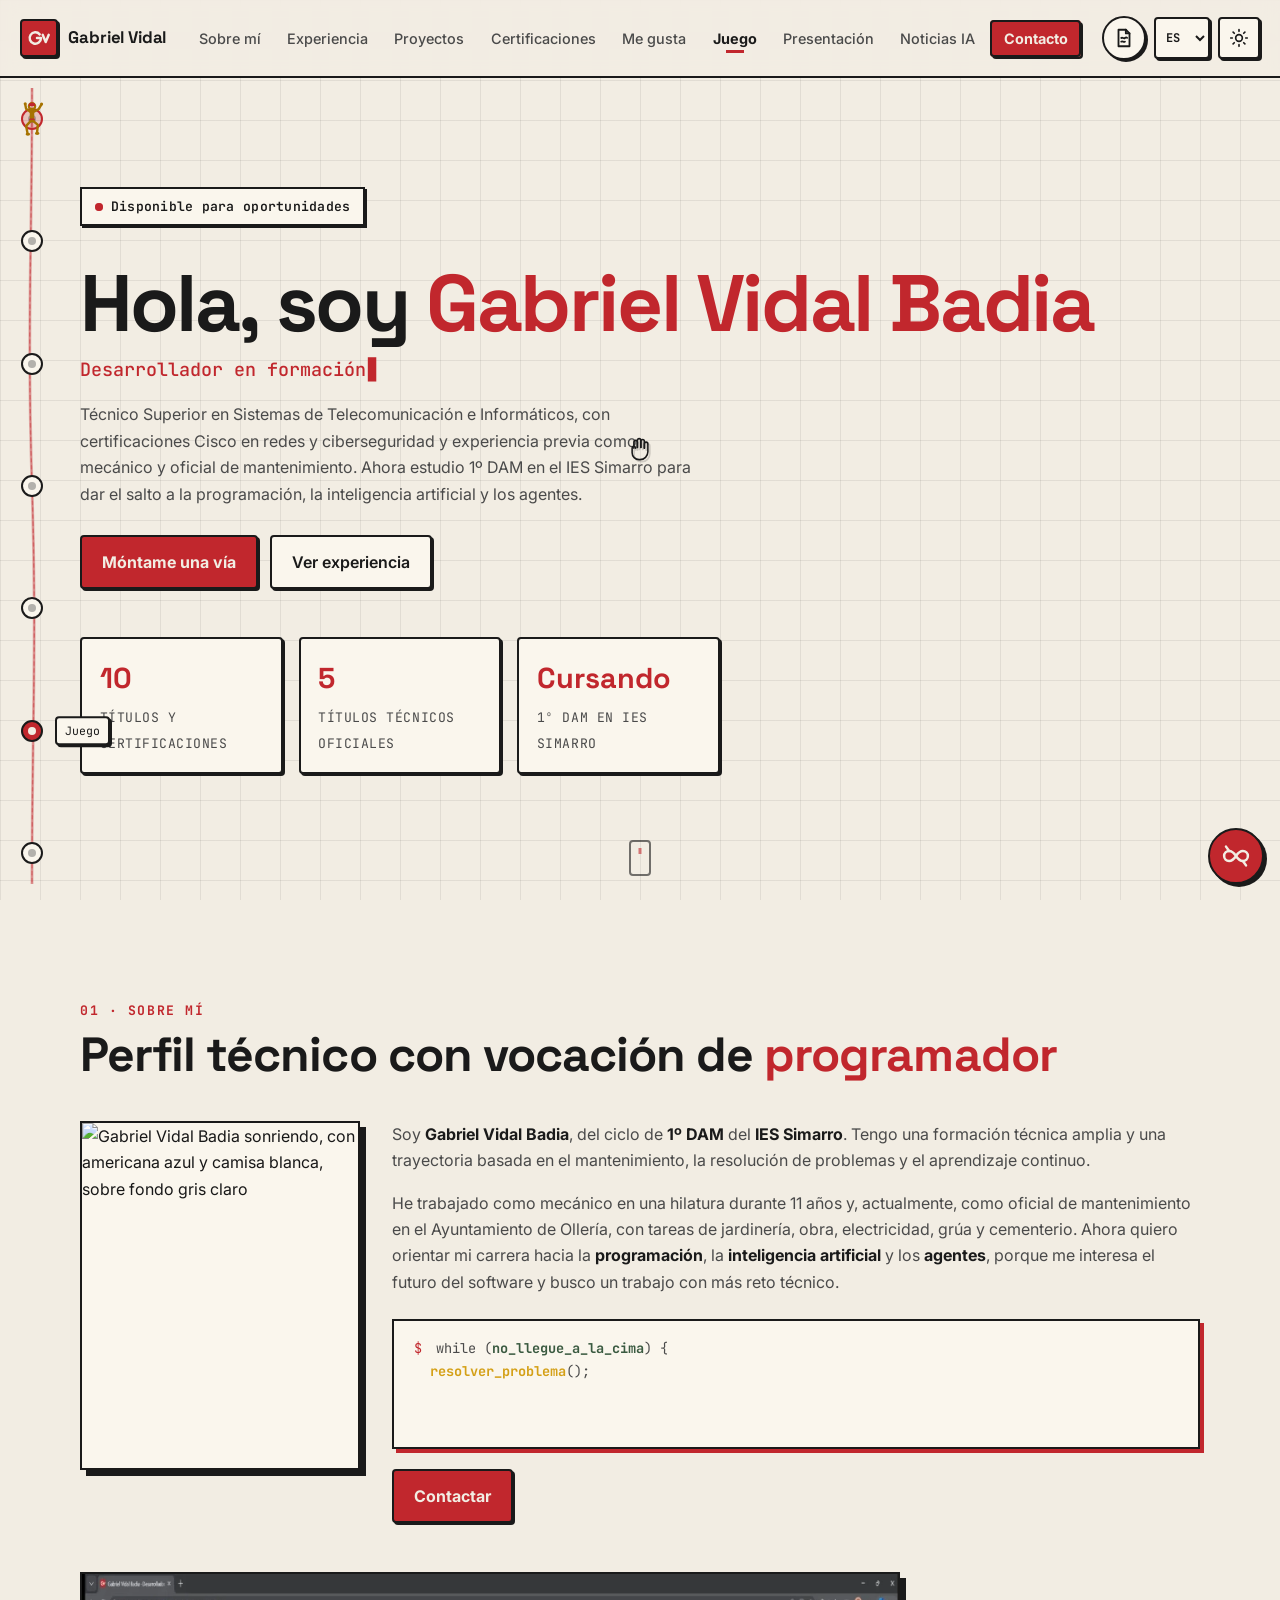
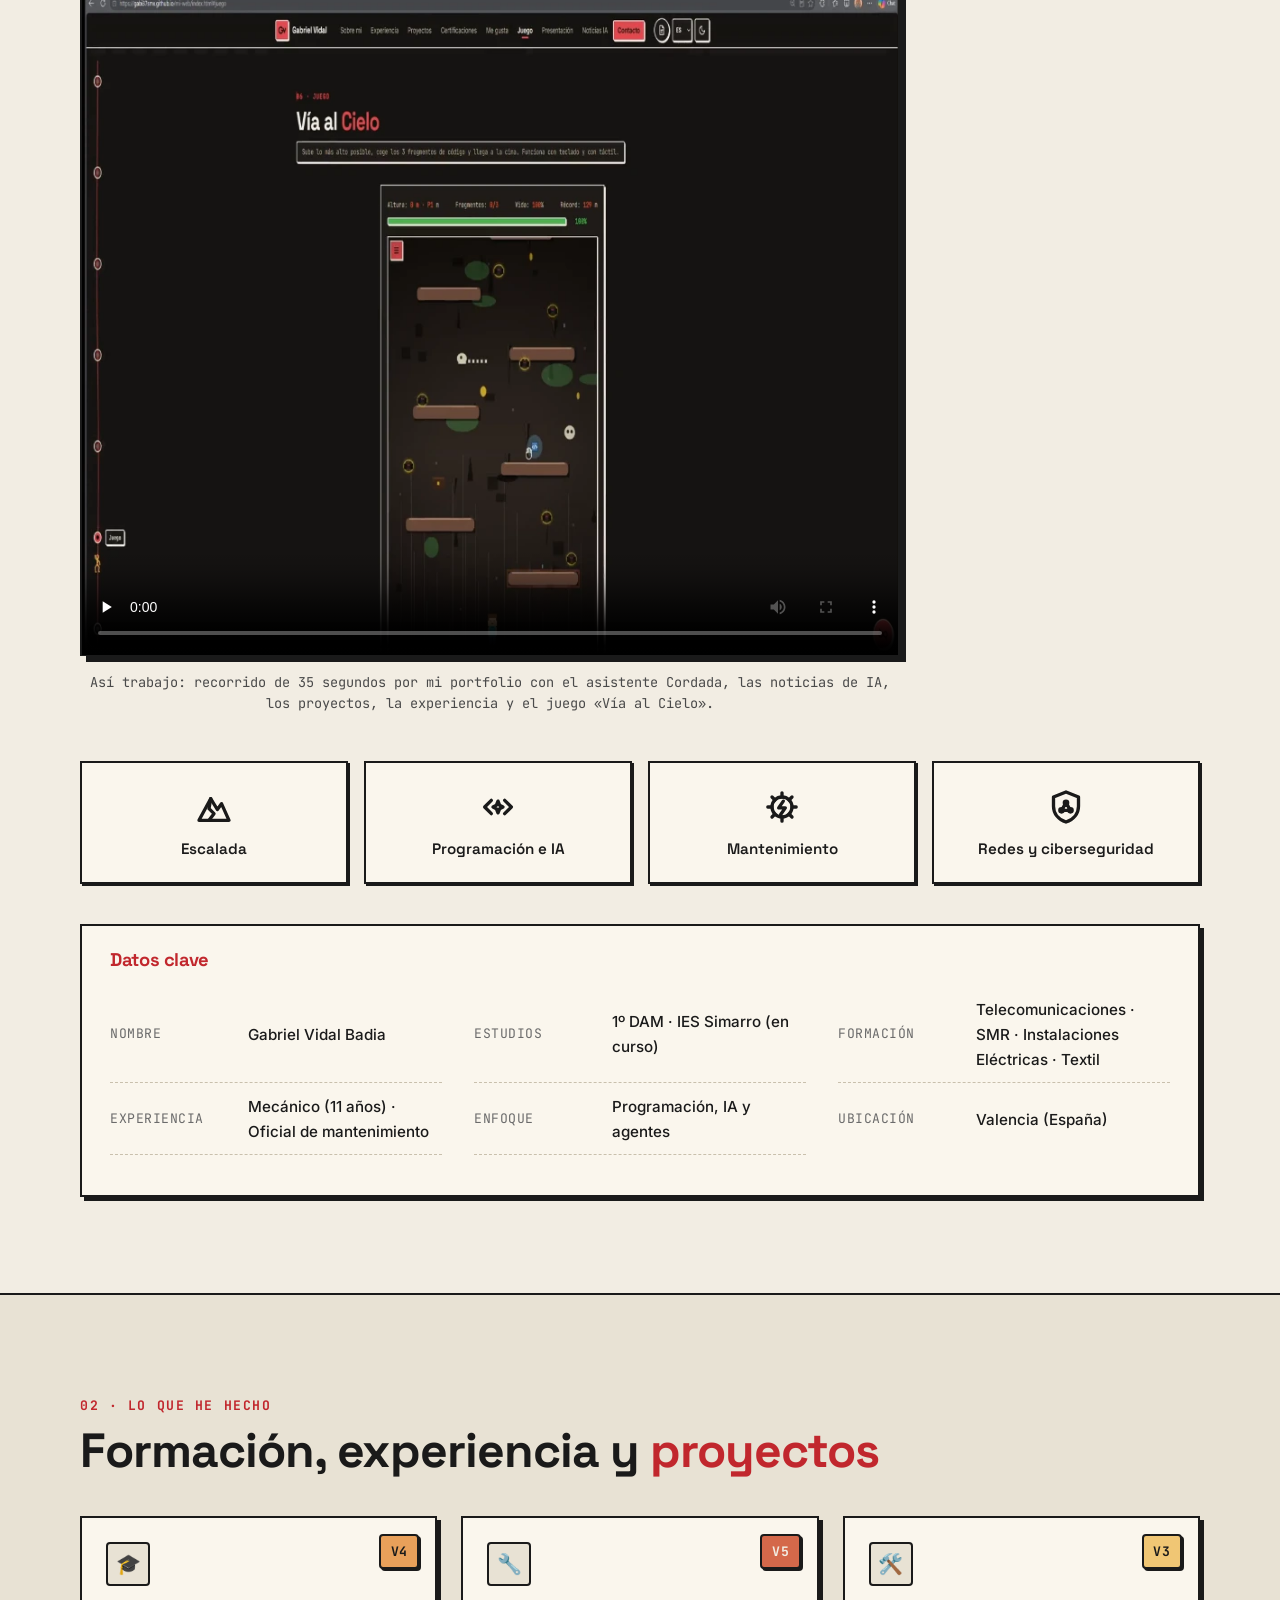
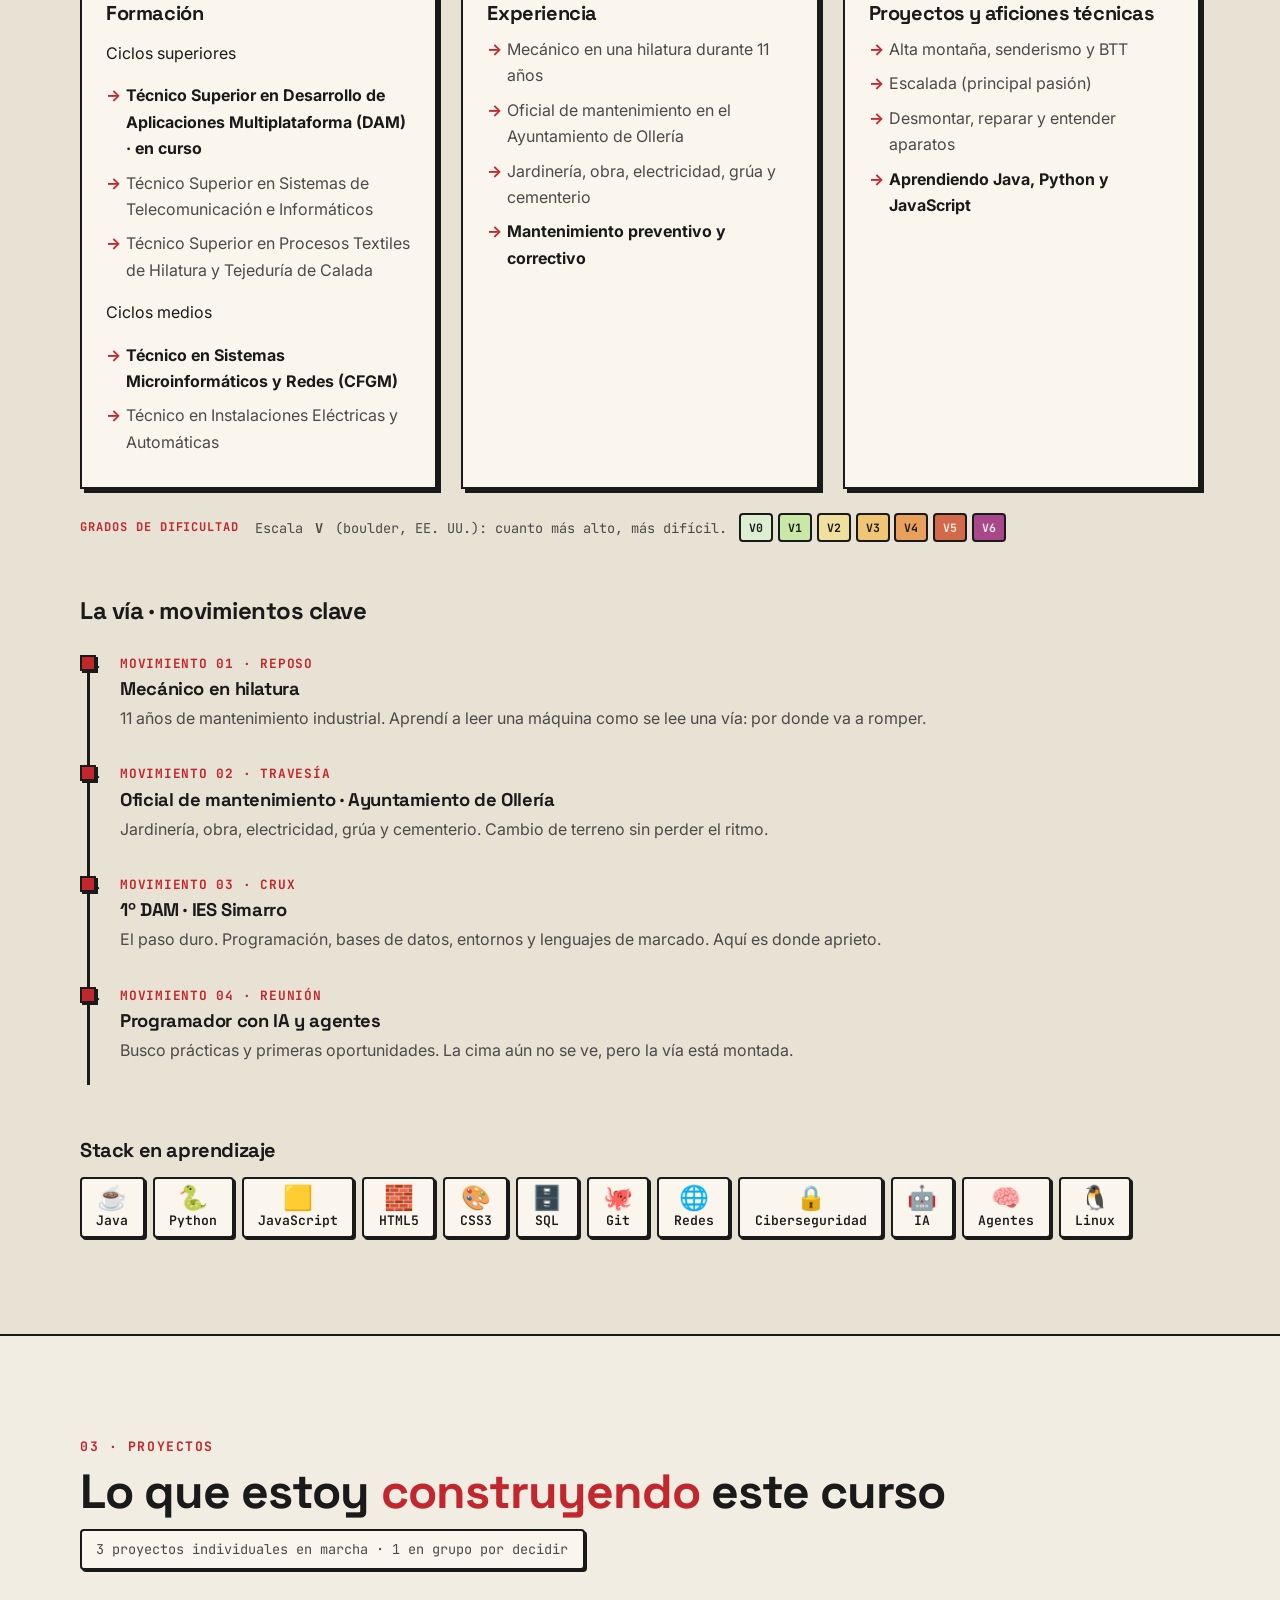
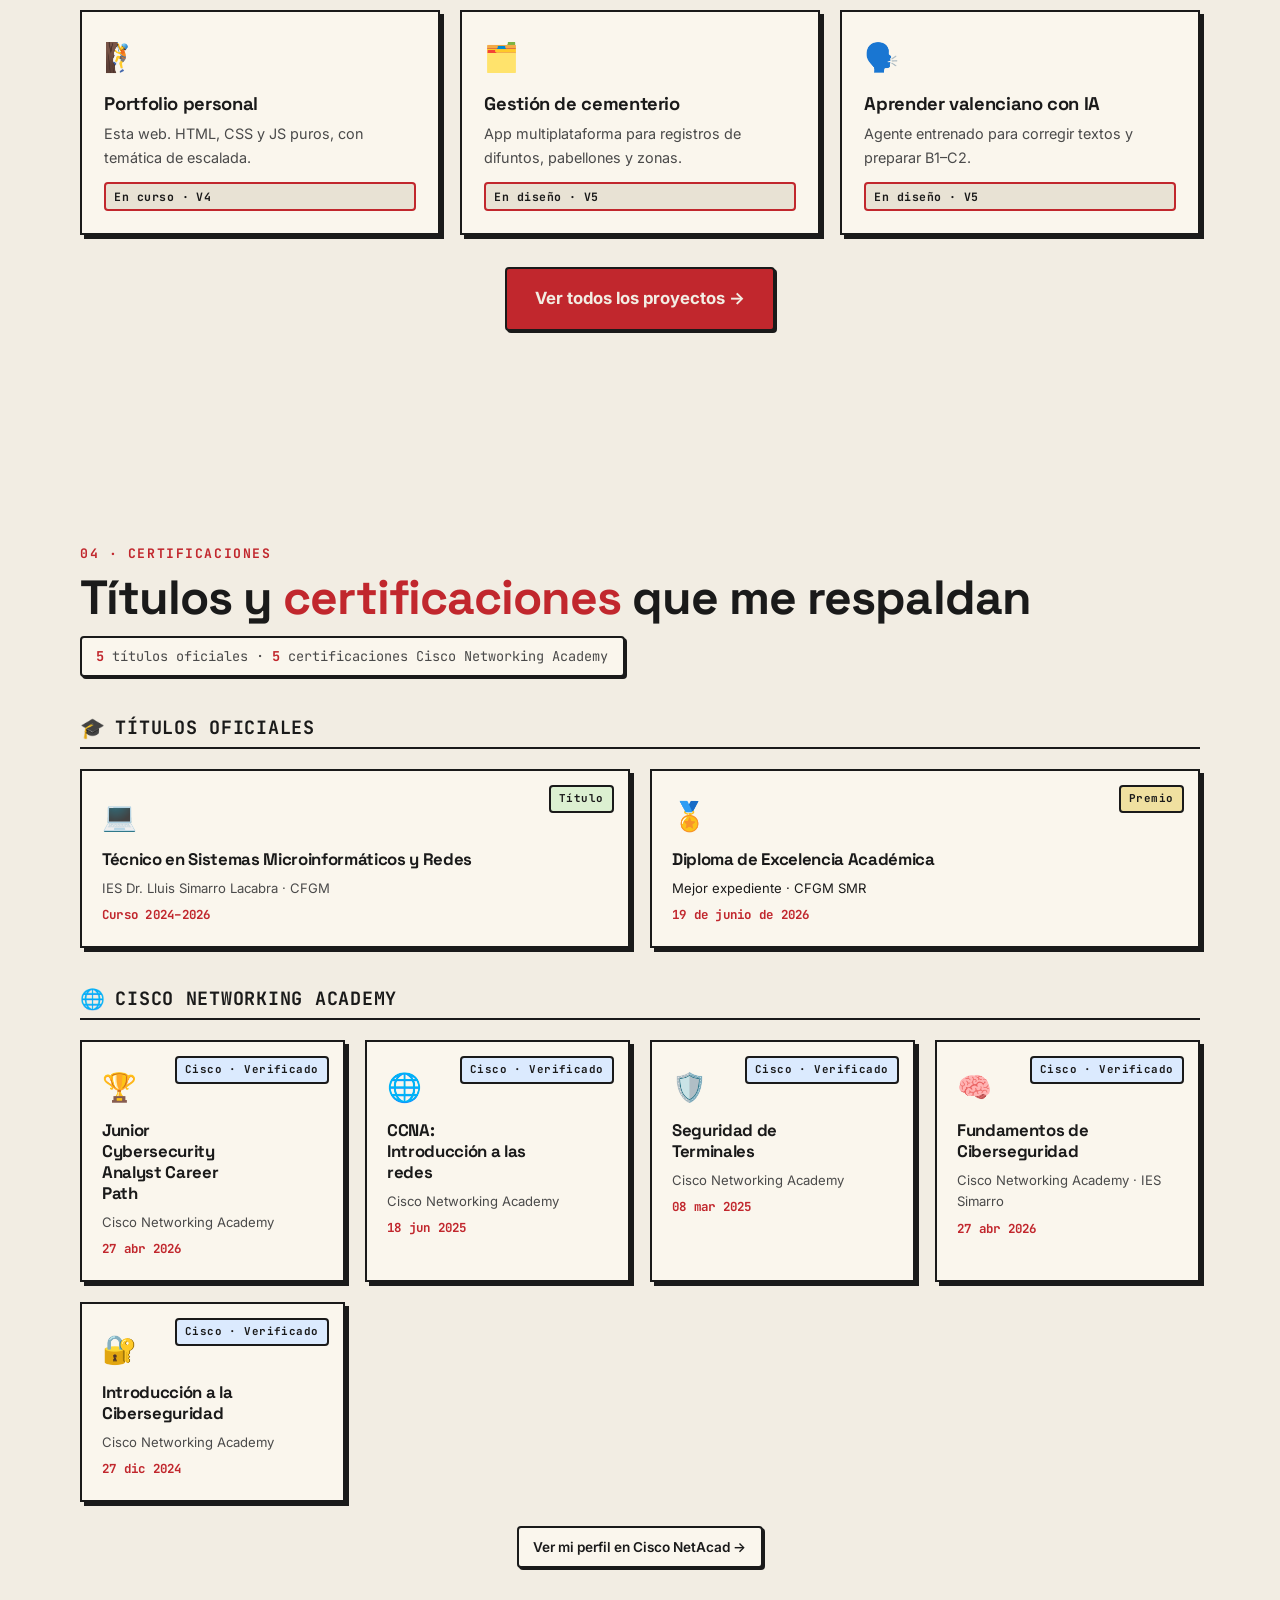
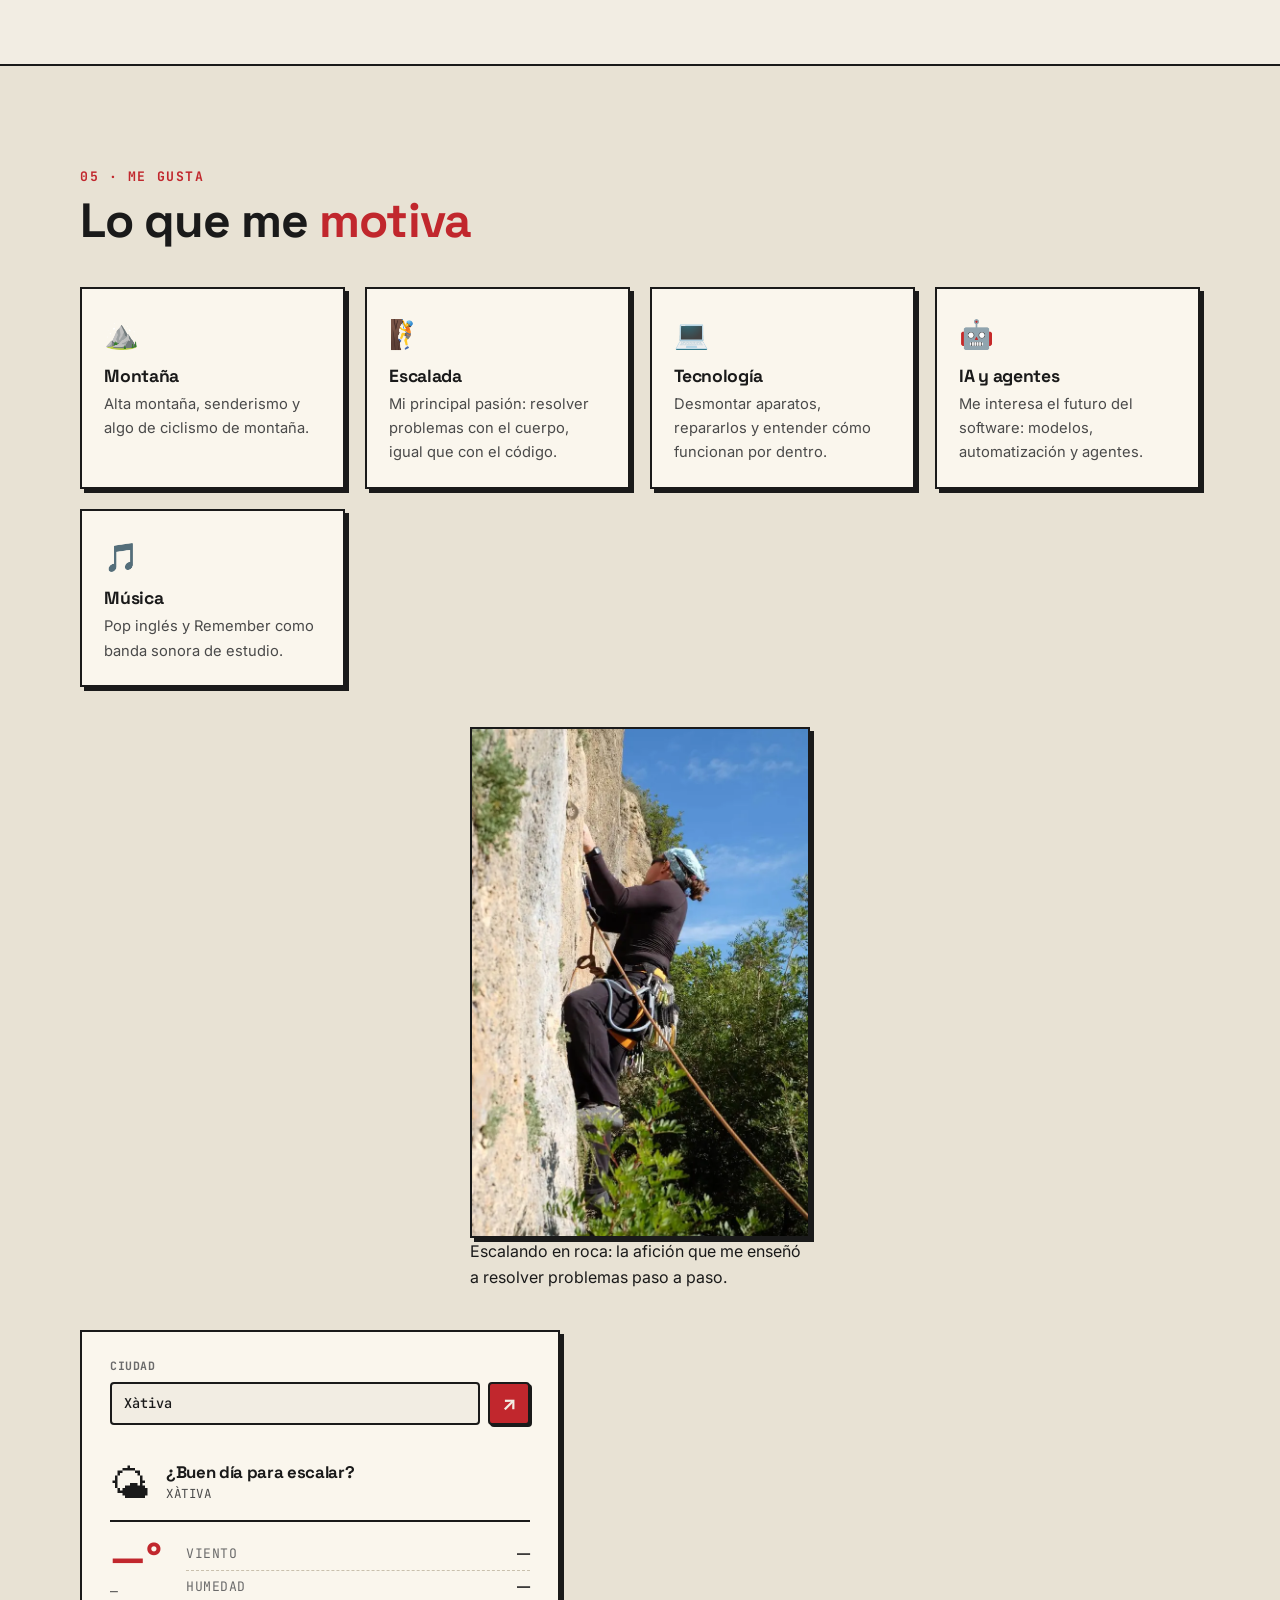
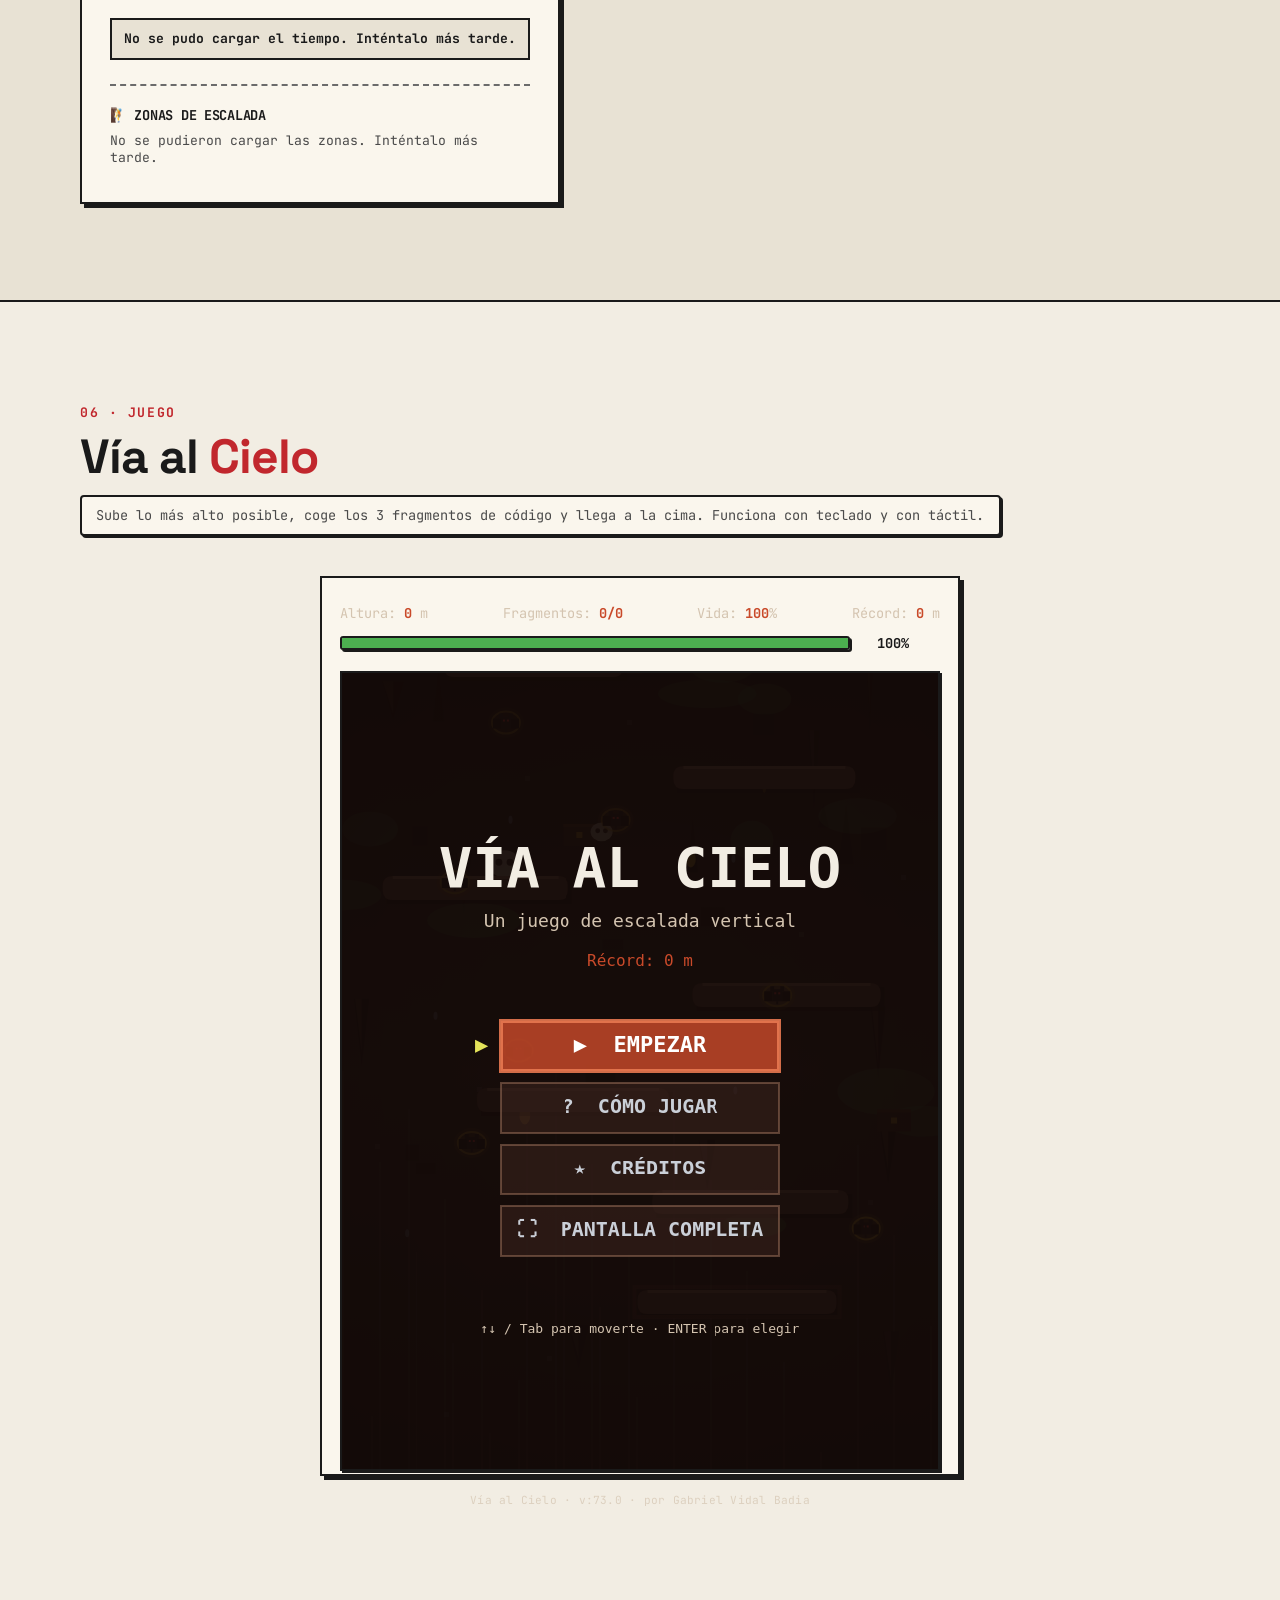
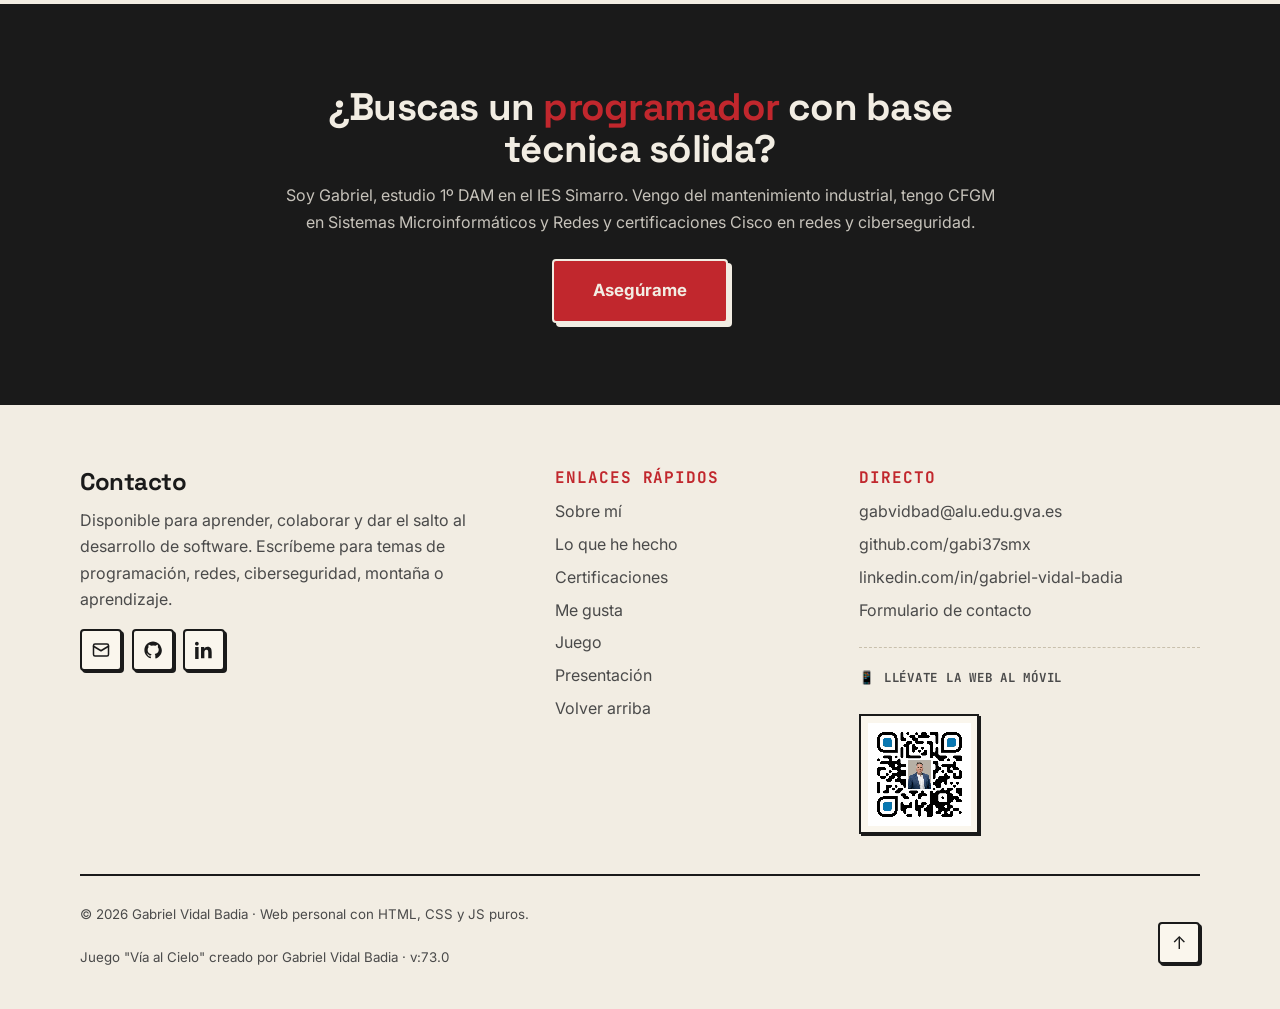
==== commit 9ea9b6cb: "docs: actualiza index con vídeo de 35s, subtítulos, notas y README final" ====
--- a/index.html
+++ b/index.html
@@ -241,7 +241,7 @@
 
         <div class="about-layout">
           <figure class="about-photo reveal">
-          <img src="image/gabriel.webp" srcset="image/gabriel-400.webp 400w, image/gabriel.webp 800w" sizes="(max-width: 600px) 400px, 800px" alt="..." width="800" height="993" loading="lazy" />
+          <img src="image/gabriel.webp" srcset="image/gabriel-400.webp 400w, image/gabriel.webp 800w" sizes="280px" alt="Gabriel Vidal Badia sonriendo, con americana azul y camisa blanca, sobre fondo gris claro" width="800" height="993" loading="lazy" />
           </figure>
 
           <div class="about-text reveal">
@@ -269,19 +269,19 @@
         <!-- ▼ NUEVO: Vídeo demo "Así trabajo" (Tutorial 4 · Paso 5) -->
         <figure class="work-demo reveal">
           <video
-              src="media/demo.mp4"
-              poster="media/poster.webp"
-              controls
-              preload="none"
-              width="1280"
-              height="720"
-              playsinline
-              aria-label="Demostración de 30 segundos: le pido una mejora a la IA, la pego en mi web y compruebo el resultado">
-              <track kind="captions" src="media/demo.vtt" srclang="es" label="Español" default>
-              Tu navegador no soporta el elemento de vídeo. Puedes <a href="media/demo.mp4">descargar el vídeo</a>.
-        </video>
+            src="media/demo.mp4"
+            poster="media/poster.webp"
+            controls
+            preload="none"
+            width="1280"
+            height="720"
+            playsinline
+            aria-label="Vídeo de 35 segundos sin sonido: recorrido por el portfolio con el asistente Cordada, noticias de IA, proyectos, experiencia y el juego Vía al Cielo">
+            <track kind="captions" src="media/demo.vtt" srclang="es" label="Español" default>
+            Tu navegador no soporta el elemento de vídeo. Puedes <a href="media/demo.mp4">descargar el vídeo</a>.
+          </video>
           <figcaption>
-            Así trabajo: le pido una mejora a la IA, la integro en mi web y compruebo el resultado. 30 segundos, sin cortes.
+            Así trabajo: recorrido de 35 segundos por mi portfolio con el asistente Cordada, las noticias de IA, los proyectos, la experiencia y el juego «Vía al Cielo».
           </figcaption>
         </figure>
         <!-- ▲ FIN VÍDEO -->
@@ -594,8 +594,8 @@
         </div>
 
         <figure class="climb-photo reveal">
-        <img src="image/escalada-roca.webp" alt="Gabriel escalando una vía en roca caliza, con el arnés cargado de cintas exprés y el cielo azul de fondo" width="700" height="1051" />
-        <figcaption>Escalando en roca: la afición que me enseñó a resolver problemas paso a paso.</figcaption>
+          <img src="image/escalada-roca.webp" alt="Gabriel escalando una vía en roca caliza, con el arnés cargado de cintas exprés y el cielo azul de fondo" width="700" height="1051" loading="lazy" />
+          <figcaption>Escalando en roca: la afición que me enseñó a resolver problemas paso a paso.</figcaption>
         </figure>
 
         <div class="weather-widget reveal" id="weatherWidget" data-lat="38.9886" data-lon="-0.5183" data-city="Xàtiva">
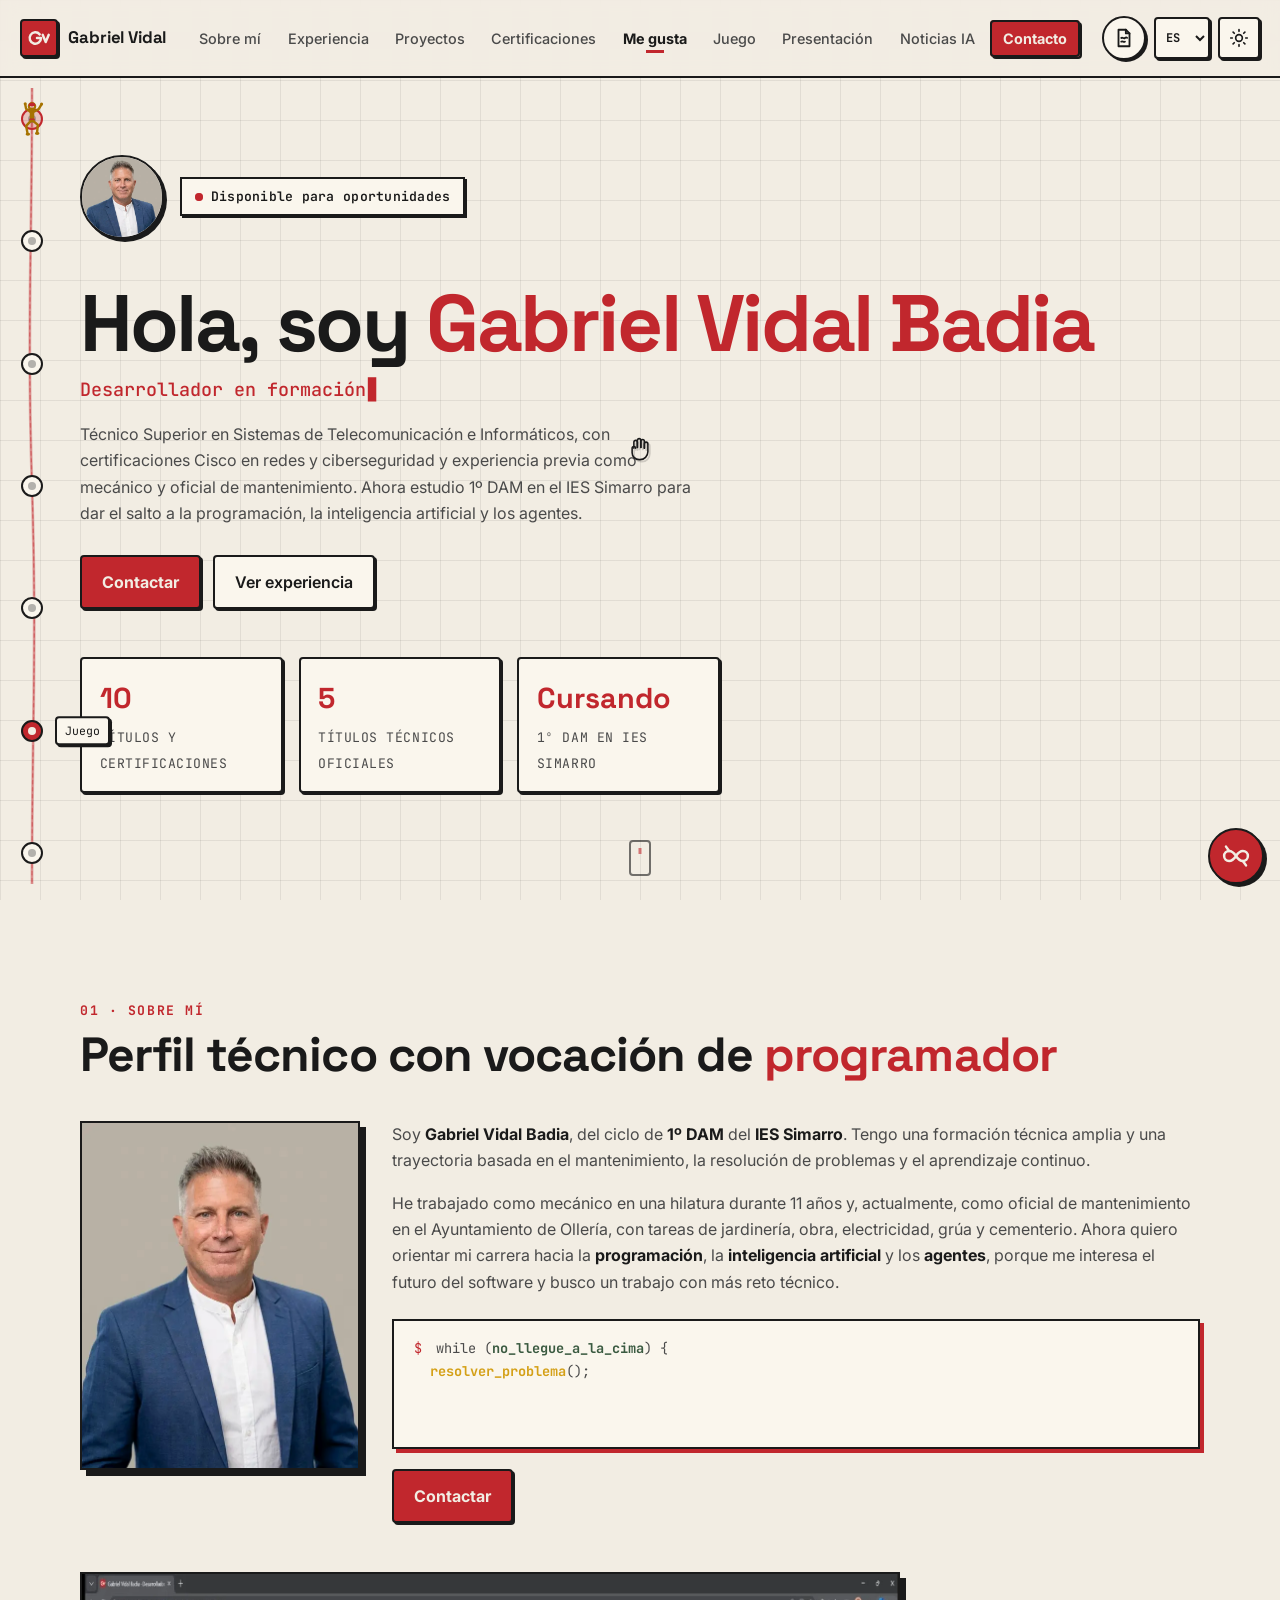
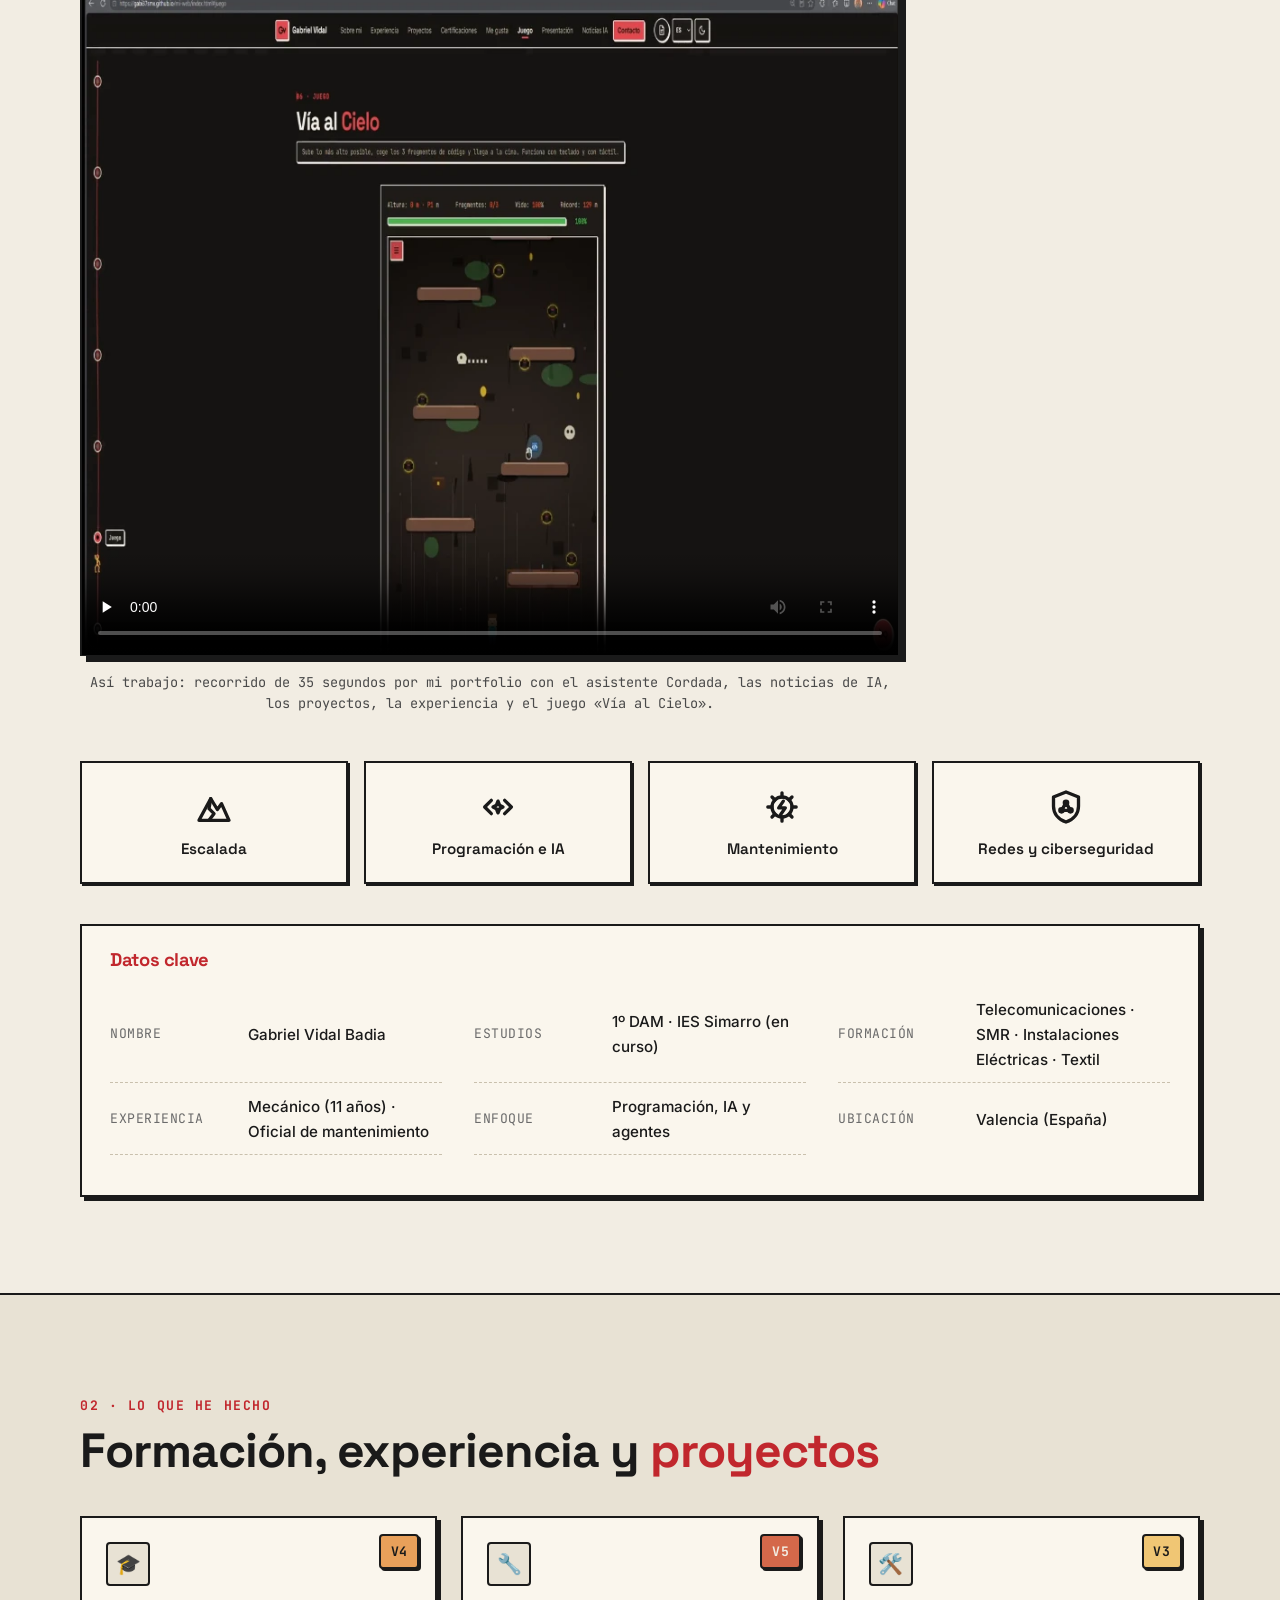
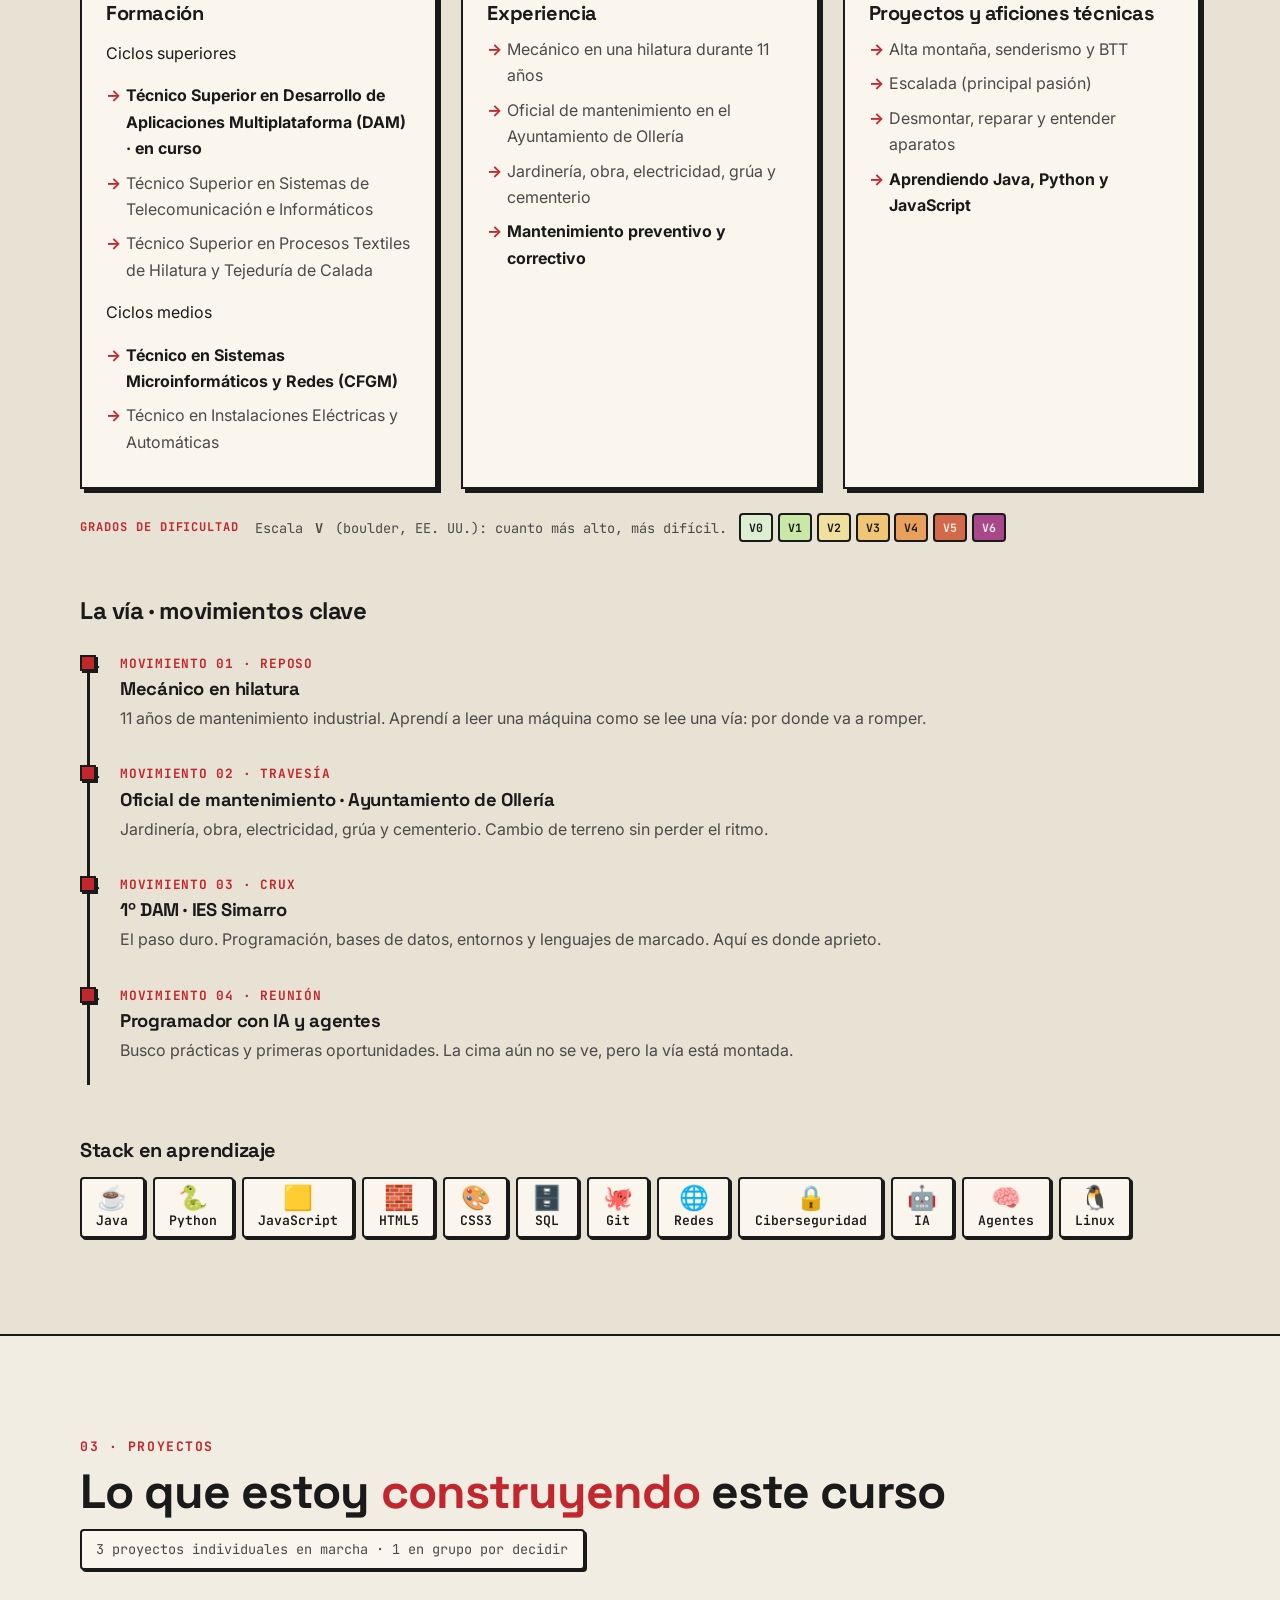
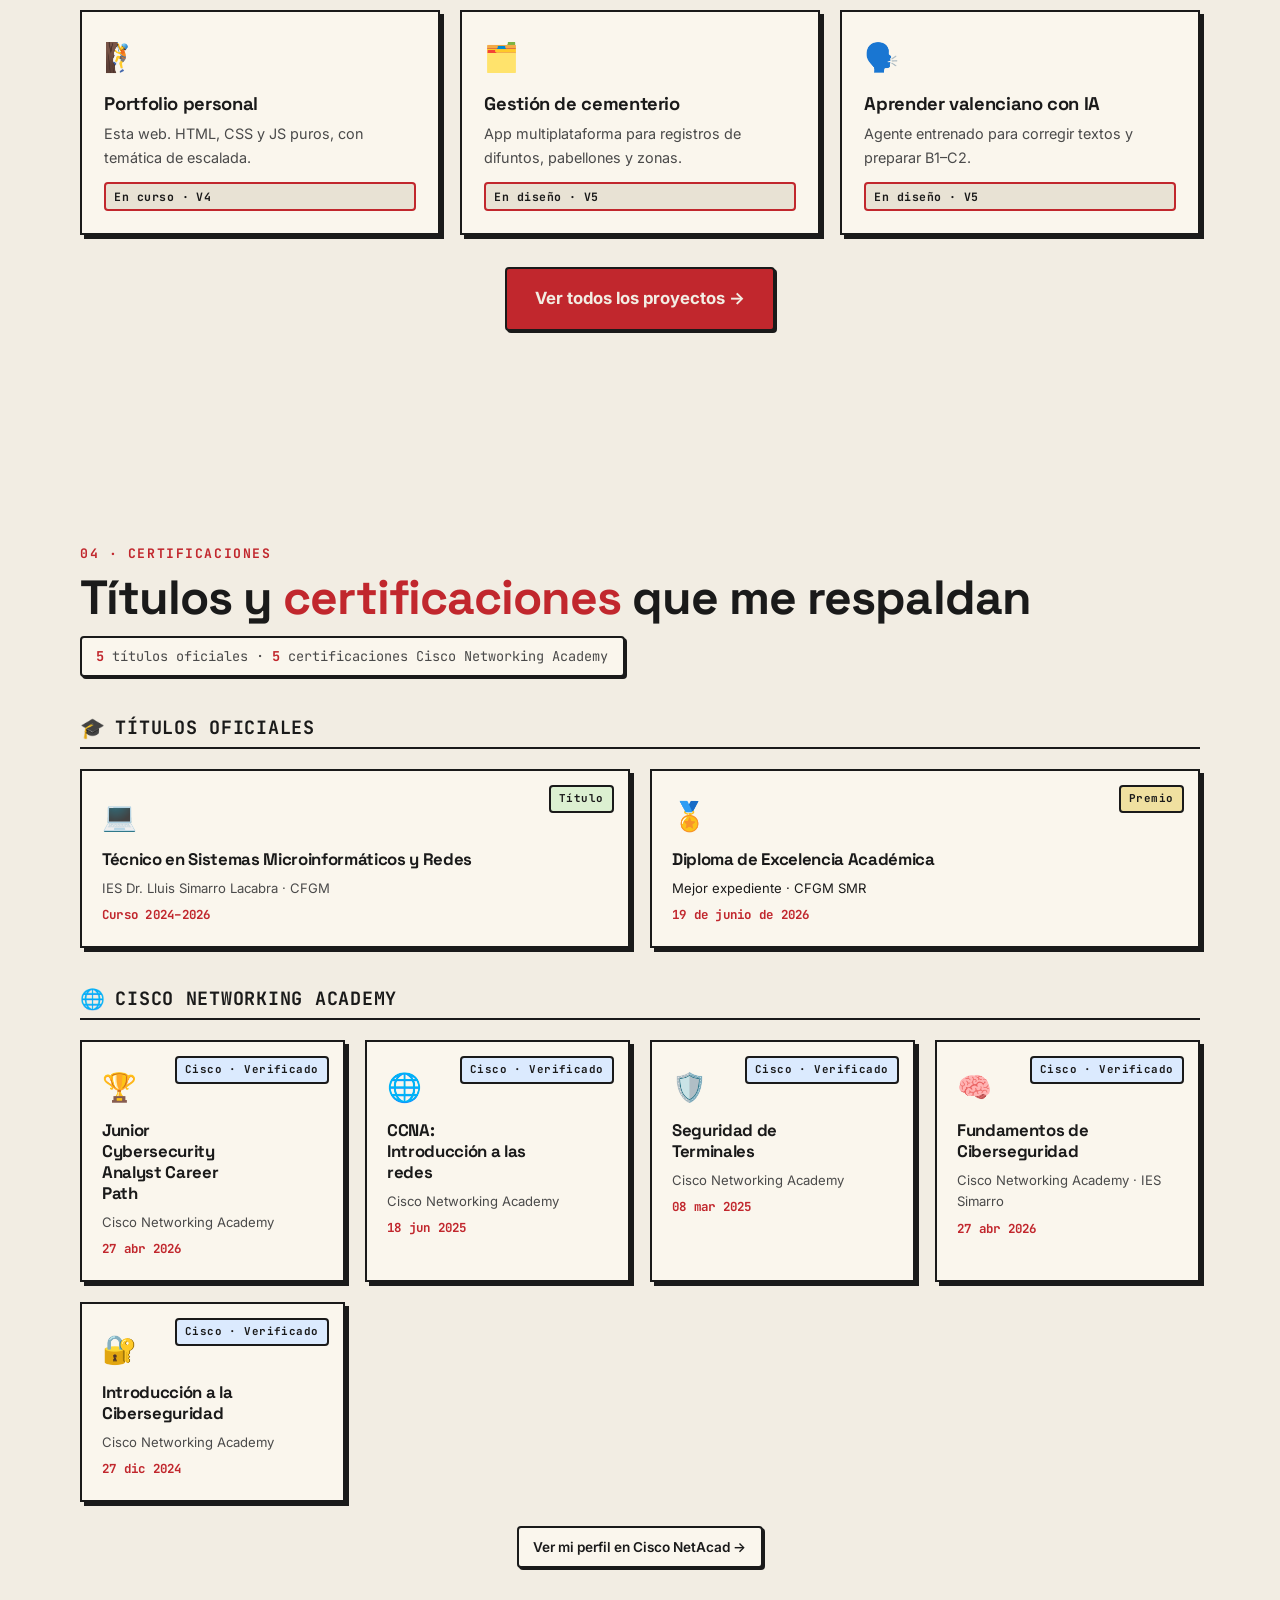
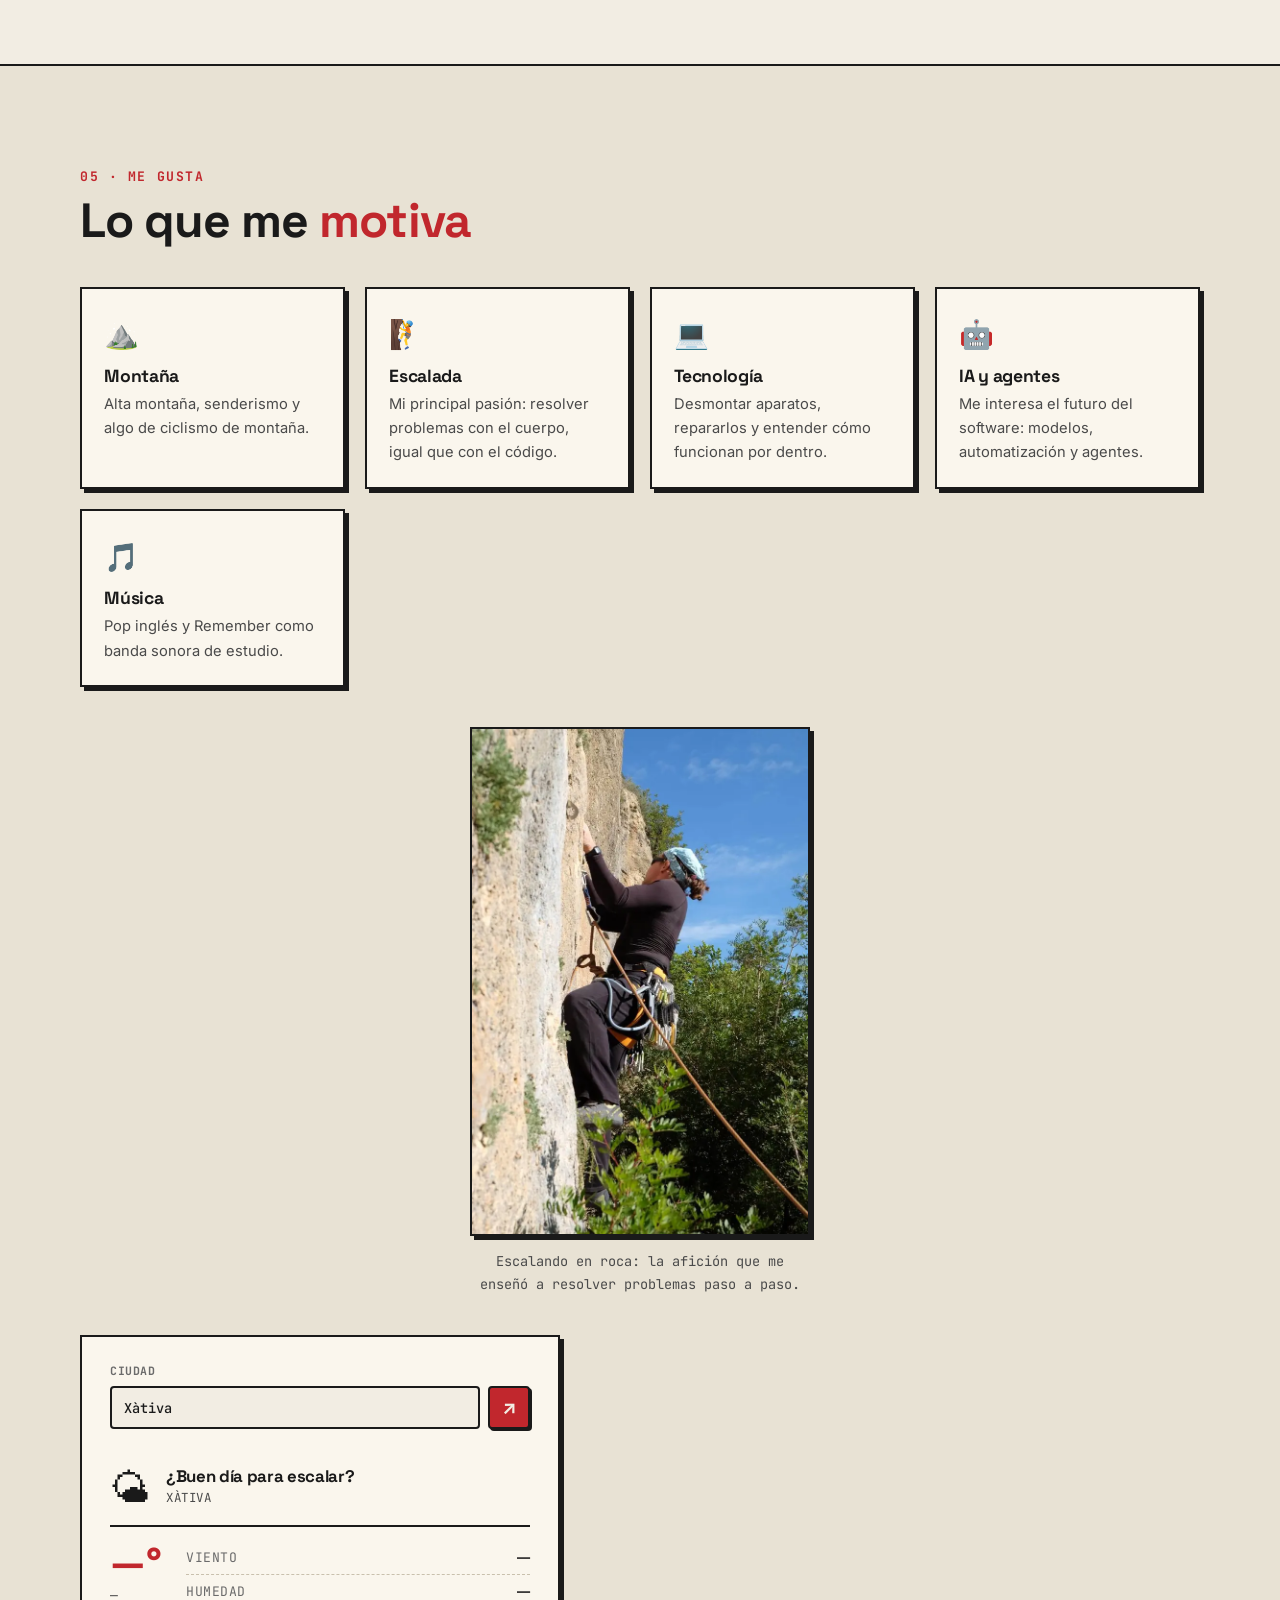
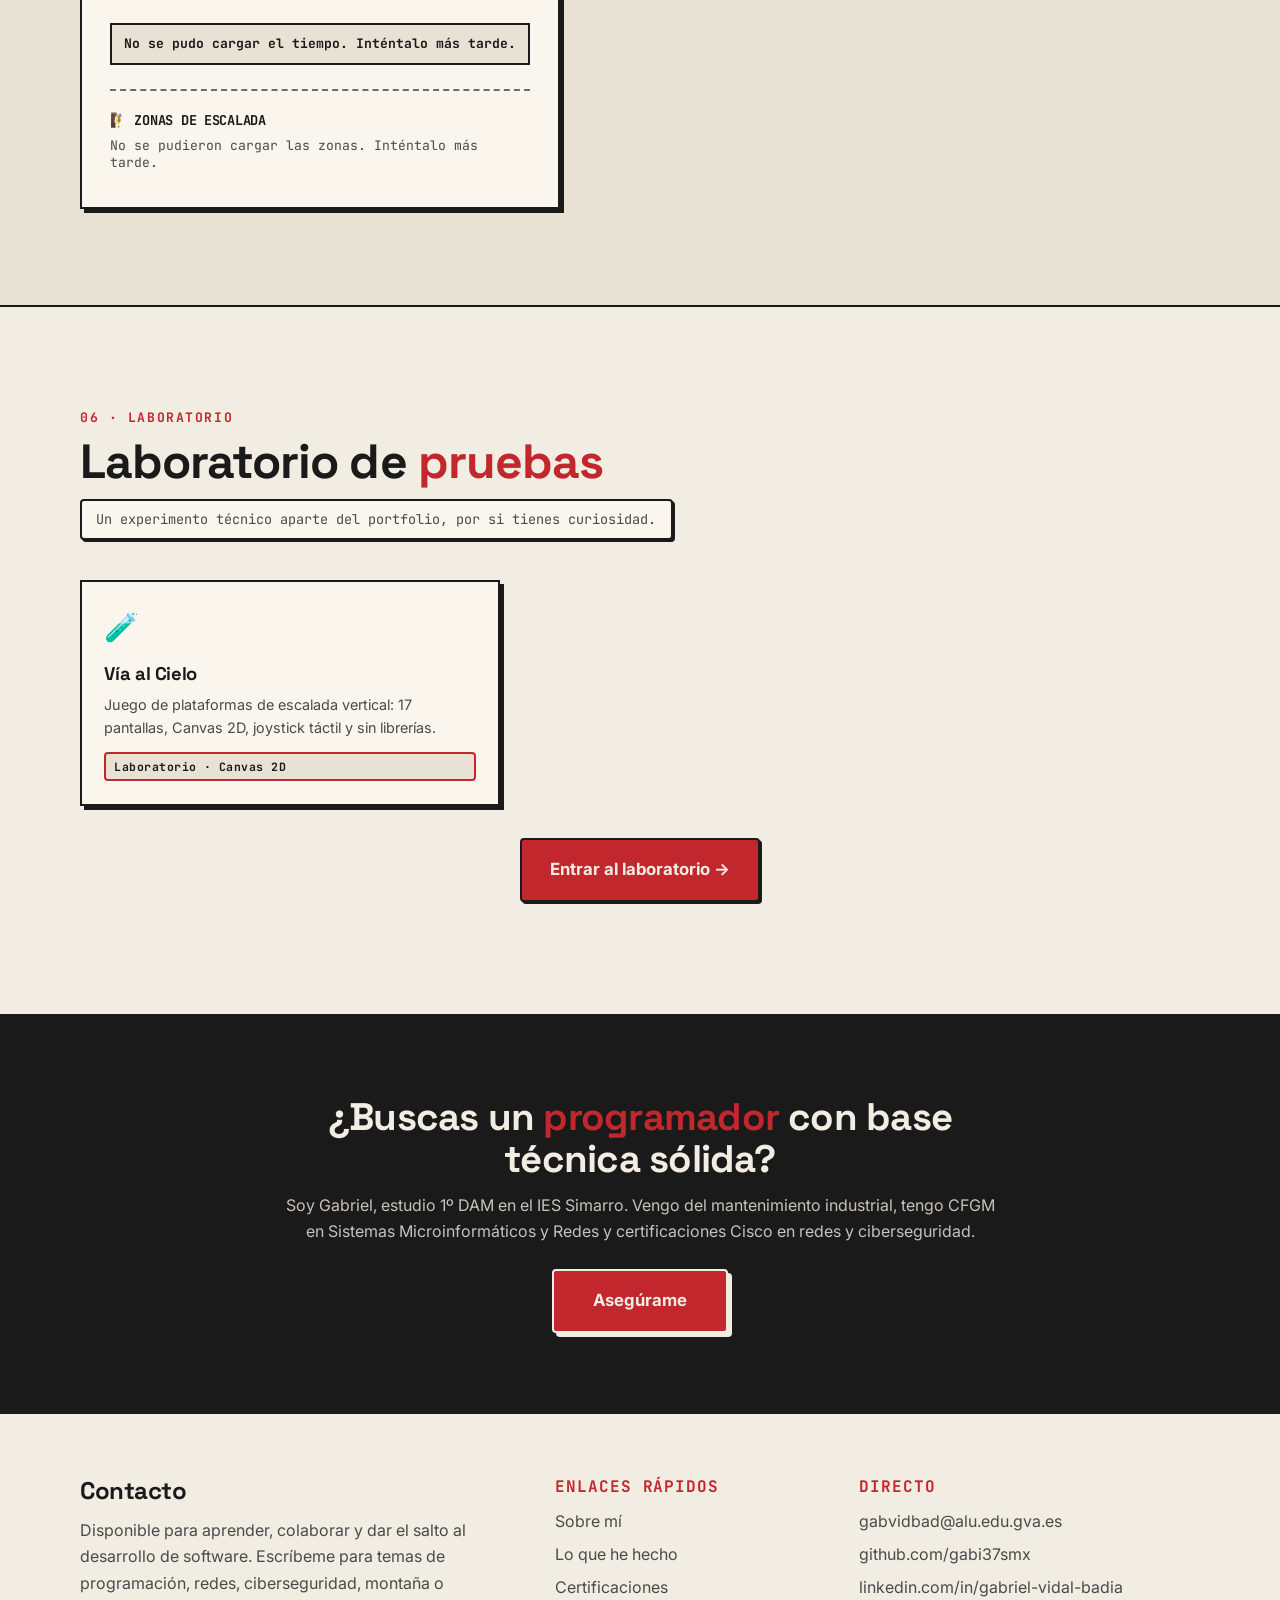
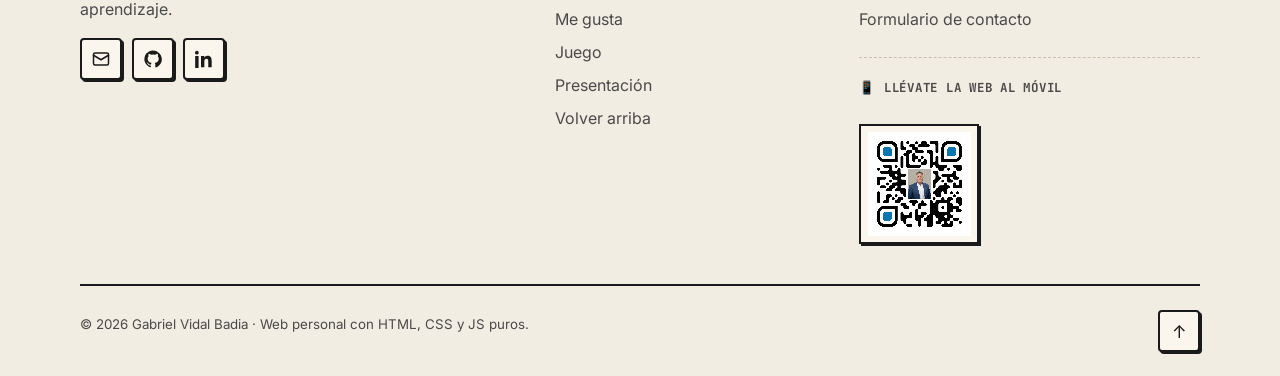
==== commit 8f63e3f0: "refactor: separa el juego en juego.html y mejora la portada móvil" ====
--- a/index.html
+++ b/index.html
@@ -99,7 +99,6 @@
   <link rel="preload" as="style" href="https://fonts.googleapis.com/css2?family=Space+Grotesk:wght@400;700&family=Inter:wght@400;600&family=JetBrains+Mono:wght@400&display=swap" onload="this.onload=null;this.rel='stylesheet'" />
   <noscript><link rel="stylesheet" href="https://fonts.googleapis.com/css2?family=Space+Grotesk:wght@400;700&family=Inter:wght@400;600&family=JetBrains+Mono:wght@400&display=swap" /></noscript>
   <link rel="stylesheet" href="style.css" />
-  <link rel="stylesheet" href="juego-escalada.css">
 </head>
 <body>
 
@@ -125,7 +124,7 @@
       <li><a href="proyectos.html" class="climb-hold" data-section="proyectos" aria-label="Ir a Proyectos"><span class="climb-hold__label">Proyectos</span></a></li>
       <li><a href="#certs"    class="climb-hold" data-section="certs"    aria-label="Ir a Certificaciones"><span class="climb-hold__label">Certificaciones</span></a></li>
       <li><a href="#gusta"    class="climb-hold" data-section="gusta"    aria-label="Ir a Me gusta"><span class="climb-hold__label">Me gusta</span></a></li>
-      <li><a href="#juego"    class="climb-hold" data-section="juego"    aria-label="Ir a Juego"><span class="climb-hold__label">Juego</span></a></li>
+      <li><a href="juego.html"    class="climb-hold" data-section="juego"    aria-label="Ir a Juego"><span class="climb-hold__label">Juego</span></a></li>
       <li><a href="contacto.html" class="climb-hold" data-section="contacto" aria-label="Ir a Contacto"><span class="climb-hold__label">Contacto</span></a></li>
     </ul>
   </aside>
@@ -146,7 +145,7 @@
           <li><a href="proyectos.html" class="nav-link">Proyectos</a></li>
           <li><a href="#certs" class="nav-link">Certificaciones</a></li>
           <li><a href="#gusta" class="nav-link">Me gusta</a></li>
-          <li><a href="#juego" class="nav-link">Juego</a></li>
+          <li><a href="juego.html" class="nav-link">Juego</a></li>
           <li><a href="presentacion.html" class="nav-link">Presentación</a></li>
           <li><a href="noticias.html" class="nav-link">Noticias IA</a></li>
           <li><a href="contacto.html" class="nav-link nav-cta">Contacto</a></li>
@@ -202,7 +201,10 @@
     <section class="hero" aria-label="Presentación">
       <div class="hero-bg" aria-hidden="true"></div>
       <div class="container hero-inner">
-        <p class="hero-eyebrow"><span class="dot"></span> Disponible para oportunidades</p>
+        <div class="hero-id">
+          <img class="hero-photo" src="image/gabriel.webp" alt="Retrato de Gabriel Vidal Badia" width="84" height="84" decoding="async" />
+          <p class="hero-eyebrow"><span class="dot"></span> Disponible para oportunidades</p>
+        </div>
         <h1 class="hero-title">
           Hola, soy <span class="accent-text">Gabriel Vidal Badia</span>
         </h1>
@@ -216,7 +218,7 @@
         </p>
         <div class="hero-actions">
           <a href="contacto.html" class="btn btn-primary btn-swap">
-            <span class="btn-swap__a">Móntame una vía</span>
+            <span class="btn-swap__a">Contactar</span>
             <span class="btn-swap__b">Hablemos</span>
           </a>
           <a href="#hecho" class="btn btn-ghost">Ver experiencia</a>
@@ -241,7 +243,7 @@
 
         <div class="about-layout">
           <figure class="about-photo reveal">
-          <img src="image/gabriel.webp" srcset="image/gabriel-400.webp 400w, image/gabriel.webp 800w" sizes="280px" alt="Gabriel Vidal Badia sonriendo, con americana azul y camisa blanca, sobre fondo gris claro" width="800" height="993" loading="lazy" />
+          <img src="image/gabriel.webp" srcset="image/gabriel.webp 400w, image/gabriel.webp 800w" sizes="280px" alt="Gabriel Vidal Badia sonriendo, con americana azul y camisa blanca, sobre fondo gris claro" width="800" height="993" loading="lazy" />
           </figure>
 
           <div class="about-text reveal">
@@ -507,6 +509,7 @@
             <span class="certs-group__icon" aria-hidden="true">🌐</span>
             Cisco Networking Academy
           </h3>
+          <p class="certs-swipe-hint" aria-hidden="true">Desliza para ver más →</p>
           <div class="certs-grid certs-grid--cisco">
             <article class="cert-card cert-card--cisco cert-card--star">
               <div class="cert-card__icon" aria-hidden="true">🏆</div>
@@ -658,11 +661,23 @@
       <section id="juego" class="section" role="region" aria-labelledby="juego-title">
         <div class="container">
           <div class="section-head reveal">
-            <span class="section-tag">06 · Juego</span>
-            <h2 id="juego-title">Vía al <span class="accent-text">Cielo</span></h2>
-            <p class="certs-counter">Sube lo más alto posible, coge los 3 fragmentos de código y llega a la cima. Funciona con teclado y con táctil.</p>
+            <span class="section-tag">06 · Laboratorio</span>
+            <h2 id="juego-title">Laboratorio de <span class="accent-text">pruebas</span></h2>
+            <p class="certs-counter">Un experimento técnico aparte del portfolio, por si tienes curiosidad.</p>
           </div>
-          <div id="juego-root"></div>
+
+          <div class="projects-preview-grid projects-preview-grid--single">
+            <a href="juego.html" class="project-preview">
+              <div class="project-preview__icon">🧪</div>
+              <h3>Vía al Cielo</h3>
+              <p>Juego de plataformas de escalada vertical: 17 pantallas, Canvas 2D, joystick táctil y sin librerías.</p>
+              <span class="project-preview__tag">Laboratorio · Canvas 2D</span>
+            </a>
+          </div>
+
+          <p class="projects-preview-cta">
+            <a href="juego.html" class="btn btn-primary btn-lg">Entrar al laboratorio →</a>
+          </p>
         </div>
       </section>
     <!-- ▲ FIN SECCIÓN JUEGO -->
@@ -704,7 +719,7 @@
           <li><a href="#hecho">Lo que he hecho</a></li>
           <li><a href="#certs">Certificaciones</a></li>
           <li><a href="#gusta">Me gusta</a></li>
-          <li><a href="#juego">Juego</a></li>
+          <li><a href="juego.html">Juego</a></li>
           <li><a href="presentacion.html">Presentación</a></li>
           <li><a href="#inicio">Volver arriba</a></li>
         </ul>
@@ -729,7 +744,6 @@
         <div class="container footer-bottom">
       <div class="footer-bottom__left">
         <p><small>© <span id="year"></span> Gabriel Vidal Badia · Web personal con HTML, CSS y JS puros.</small></p>
-        <p class="footer-juego"><small>Juego "Vía al Cielo" creado por Gabriel Vidal Badia · v:73.0</small></p>
         <p class="footer-secreto" title="Los clásicos nunca mueren">
           <span class="footer-secreto__icono" aria-hidden="true">⛏</span>
           <span class="footer-secreto__texto">Pista:</span>
@@ -748,8 +762,7 @@
   <script src="easter-eggs.js" defer></script>
   <script src="escalador.js" defer></script>
   <script src="chatbot.js" defer></script>
-  <script src="juego-escalada.js" defer></script>
-
+  
   <!-- Parche temporal: arregla el input del chat generado por chatbot.js
        (id/name) para silenciar el warning de Chrome sobre form fields -->
   <script>
--- a/style.css
+++ b/style.css
@@ -2004,20 +2004,15 @@
 }
 
 /* Foto propia de escalada en "Me gusta" */
-.climb-photo {
-  margin: 2.5rem auto; 
-  max-width: 340px;
-}
-
+.climb-photo { margin: 2.5rem auto; max-width: 340px; }
 .climb-photo img {
-  display: block; 
-  width: 100%; 
-  height: auto;
-  aspect-ratio: 700 / 1051; /* Mantiene el hueco reservado */
-  border: 2px solid var(--text); 
-  box-shadow: 4px 4px 0 var(--text);
-}
-
+  display: block; width: 100%; height: auto;
+  border: 2px solid var(--text); box-shadow: 4px 4px 0 var(--text);
+}
+.climb-photo figcaption {
+  margin-top: .9rem; font-family: var(--mono); font-size: .85rem;
+  color: var(--muted); text-align: center;
+}
 /* ============================================================
    Vídeo demo "Así trabajo" (Tutorial 4 · Paso 5)
    ============================================================ */
@@ -5008,4 +5003,95 @@
 }
 @media (min-width: 721px) and (max-width: 1399px) {
   :root[data-skin="omarchy"]:is([data-omarchy-theme="vantablack"], [data-omarchy-theme="lumon"], [data-omarchy-theme="konbini"]) .main-nav { left: auto; width: min(340px, calc(100% - 2rem)); }
+}
+/* ============================================================================
+   Pulido móvil (≤720 px)
+   · La barra de escalada (fija a la izquierda) ya no pisa el texto: el contenido
+     se desplaza a la derecha en las páginas que la llevan.
+   · Las 3 tarjetas del hero pasan a una fila compacta (antes ocupaban 3 filas).
+   ============================================================================ */
+@media (max-width: 720px) {
+  body:has(.climb-rail) main .container,
+  body:has(.climb-rail) .site-footer .container {
+    width: auto;
+    margin-left: 2.25rem;
+    margin-right: 1rem;
+  }
+
+  .hero-stats {
+    grid-template-columns: repeat(3, minmax(0, 1fr));
+    gap: .5rem;
+    max-width: none;
+    margin-top: 2rem;
+  }
+  .hero-stats .stat { padding: .7rem .5rem; min-width: 0; }
+  .hero-stats .stat strong { font-size: clamp(.85rem, 4.1vw, 1.05rem); line-height: 1.1; overflow-wrap: normal; }
+  .hero-stats .stat span { font-size: .6rem; line-height: 1.25; letter-spacing: 0; }
+}
+
+/* En pantallas muy estrechas, la tercera tarjeta ocupa toda la fila para que no se parta la palabra */
+@media (max-width: 400px) {
+  .hero-stats .stat:last-child { grid-column: 1 / -1; }
+}
+
+
+/* ============================================================================
+   Portada: foto en el hero, tarjeta del laboratorio y carrusel de certificaciones
+   ============================================================================ */
+
+/* Foto en la primera pantalla (en móvil, encima de la etiqueta; en escritorio, a su lado) */
+.hero-id {
+  display: flex;
+  flex-direction: column;
+  align-items: flex-start;
+  gap: .9rem;
+  margin-bottom: 1.25rem;
+}
+.hero-id .hero-eyebrow { margin: 0; }
+.hero-photo {
+  flex: none;
+  width: 84px;
+  height: 84px;
+  border-radius: 50%;
+  object-fit: cover;
+  object-position: 50% 15%;
+  border: 2px solid var(--text);
+  box-shadow: 3px 3px 0 var(--text);
+  background: var(--surface);
+}
+@media (min-width: 721px) {
+  .hero-id { flex-direction: row; align-items: center; gap: 1rem; }
+}
+
+/* Tarjeta única del laboratorio (misma estética que las tarjetas de proyectos) */
+.projects-preview-grid--single { grid-template-columns: minmax(0, 420px); }
+@media (max-width: 720px) {
+  .projects-preview-grid--single { grid-template-columns: minmax(0, 1fr); }
+}
+
+/* Certificaciones Cisco: en móvil se deslizan en horizontal en vez de ocupar 5 pantallas */
+.certs-swipe-hint { display: none; }
+@media (max-width: 720px) {
+  .certs-swipe-hint {
+    display: block;
+    margin: 0 0 .6rem;
+    font-family: var(--mono);
+    font-size: .72rem;
+    color: var(--muted);
+  }
+  .certs-grid--cisco {
+    display: flex;
+    gap: .9rem;
+    overflow-x: auto;
+    scroll-snap-type: x mandatory;
+    overscroll-behavior-x: contain;
+    -webkit-overflow-scrolling: touch;
+    padding: 0 .5rem .9rem 0;
+    margin-right: -1rem;
+    scrollbar-width: thin;
+  }
+  .certs-grid--cisco > .cert-card {
+    flex: 0 0 78%;
+    scroll-snap-align: start;
+  }
 }
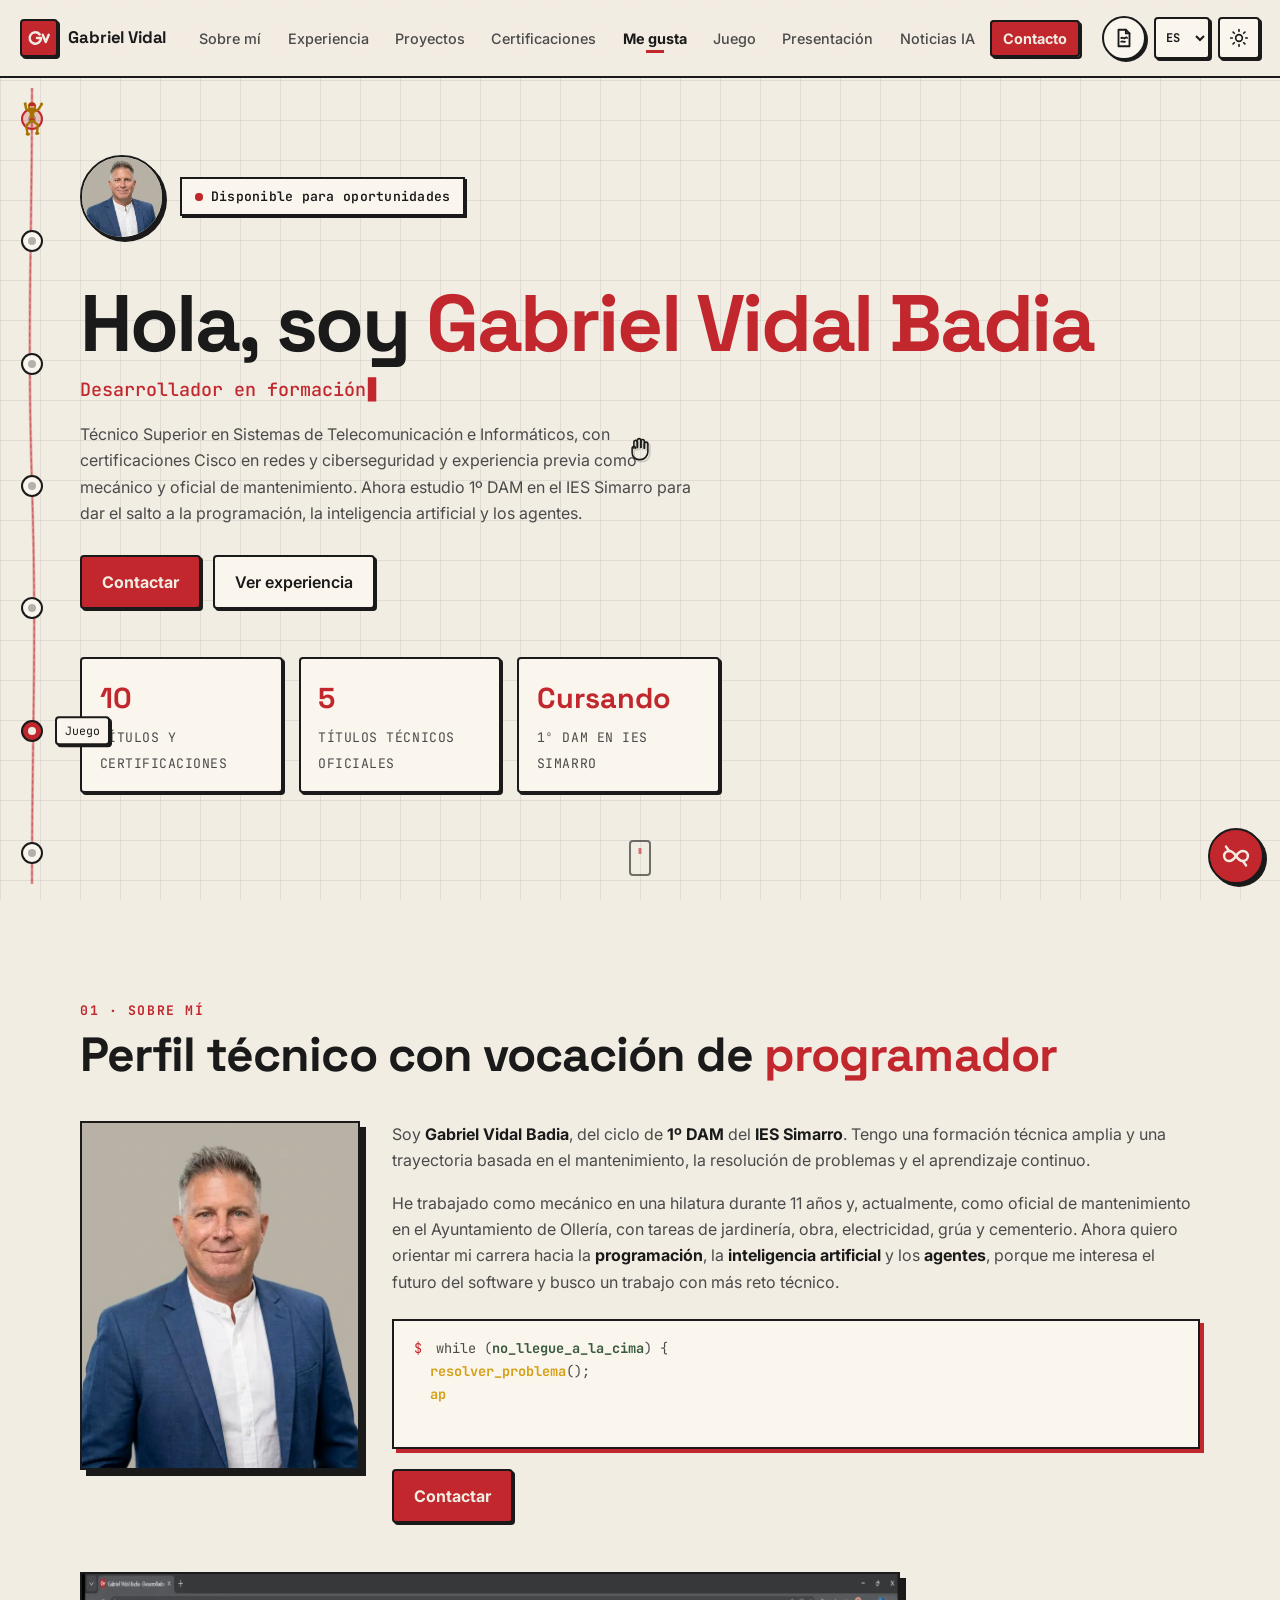
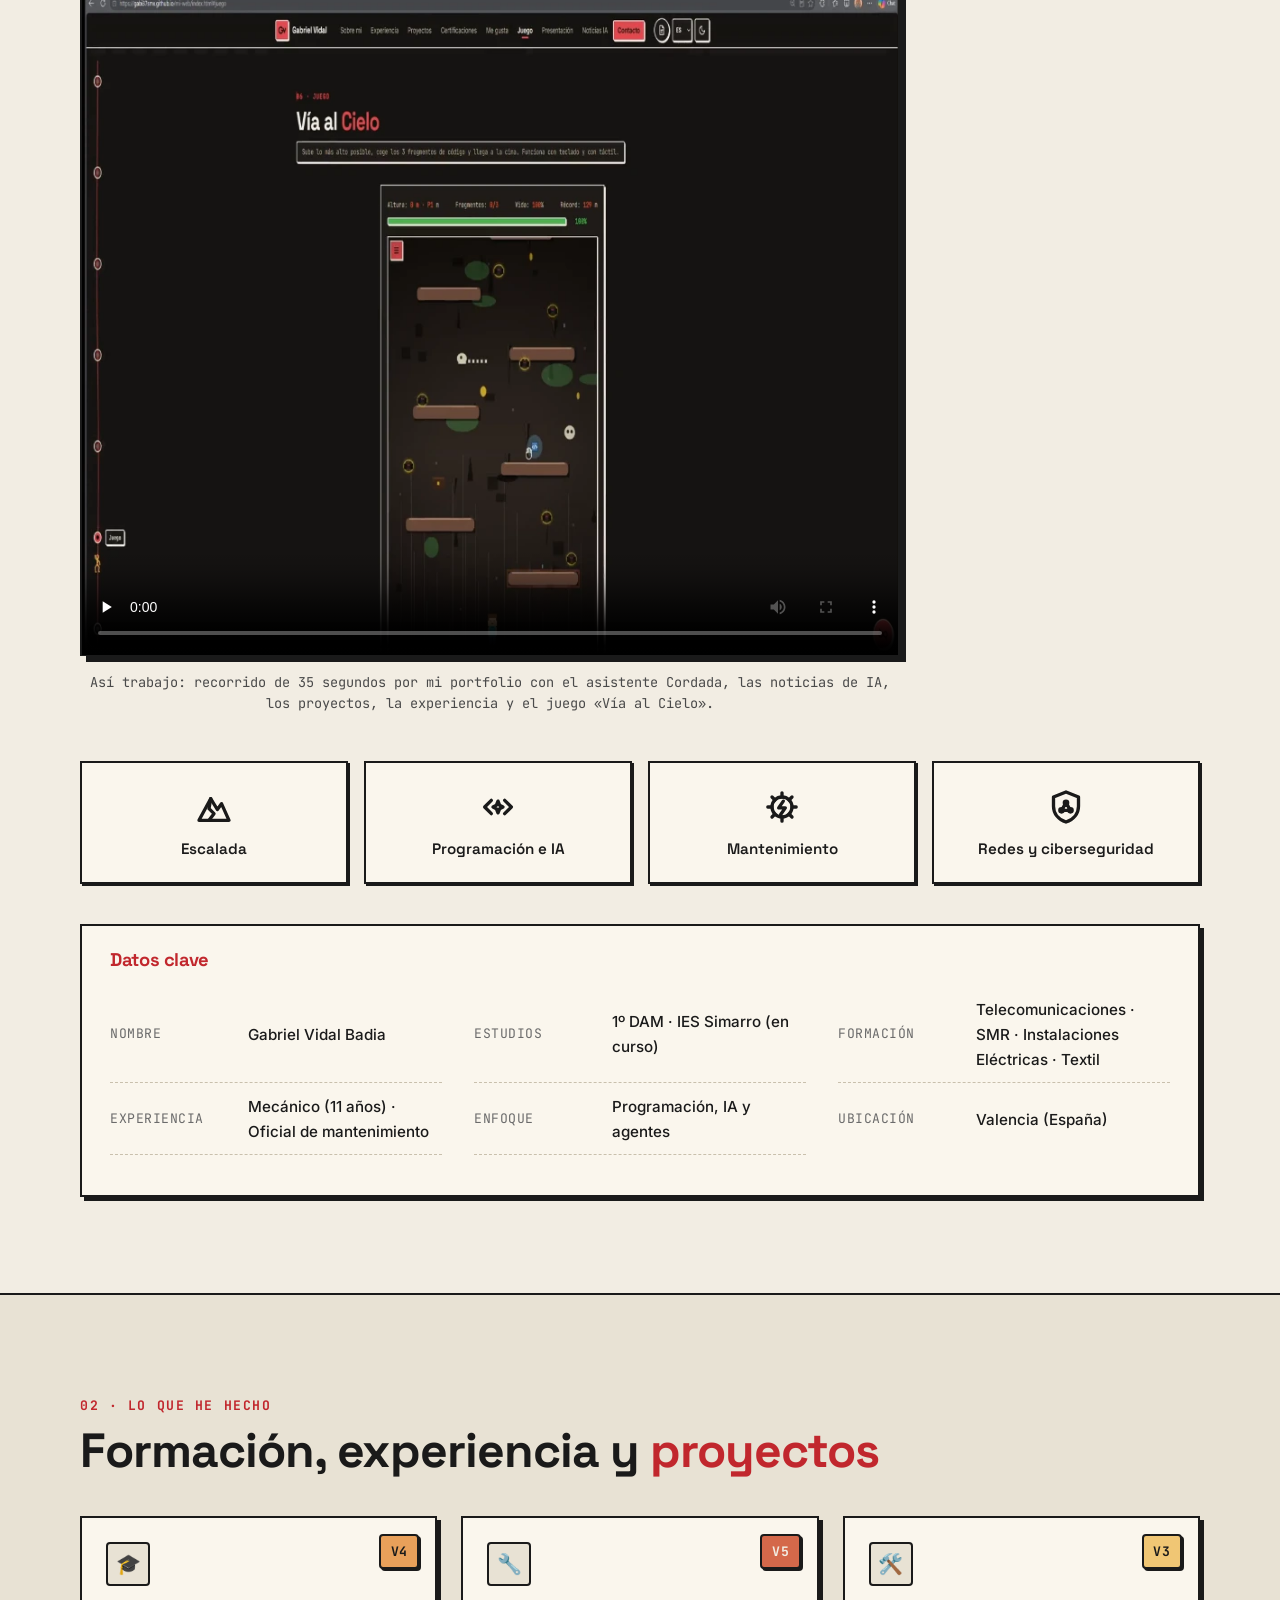
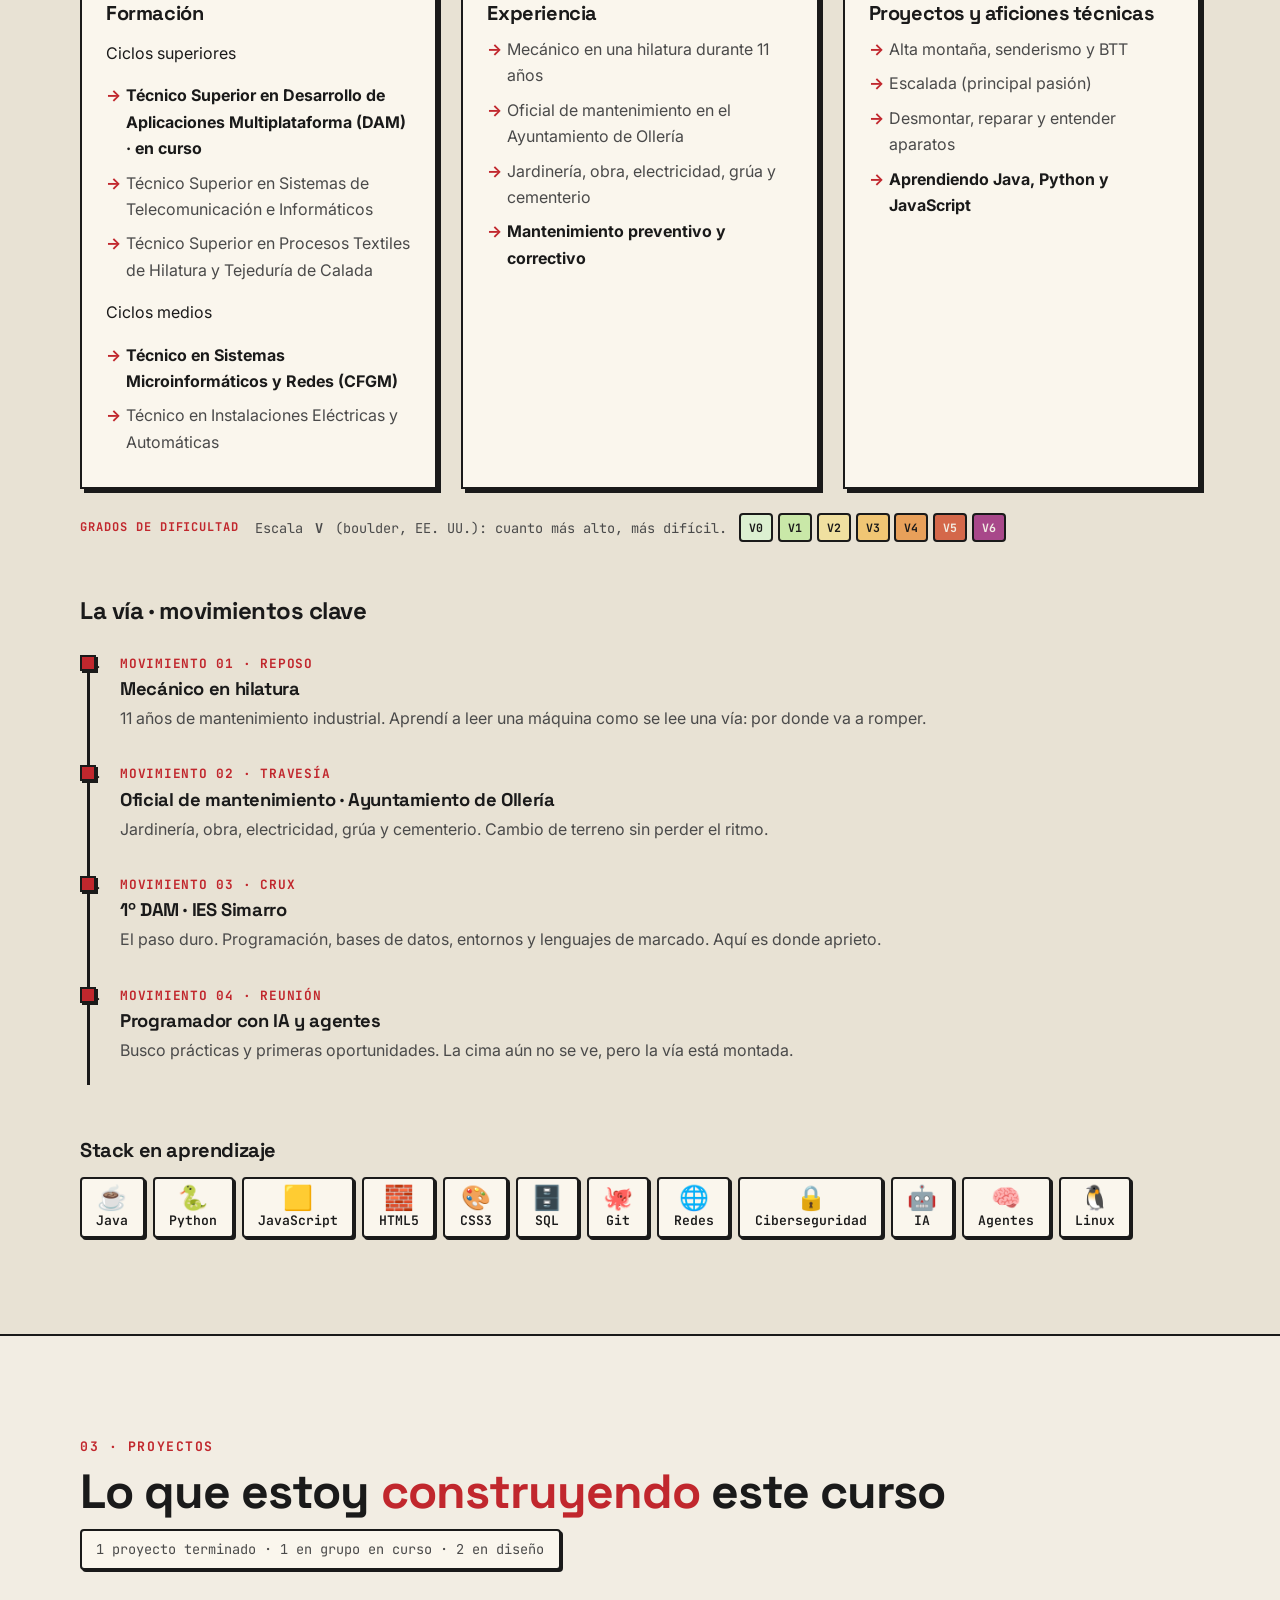
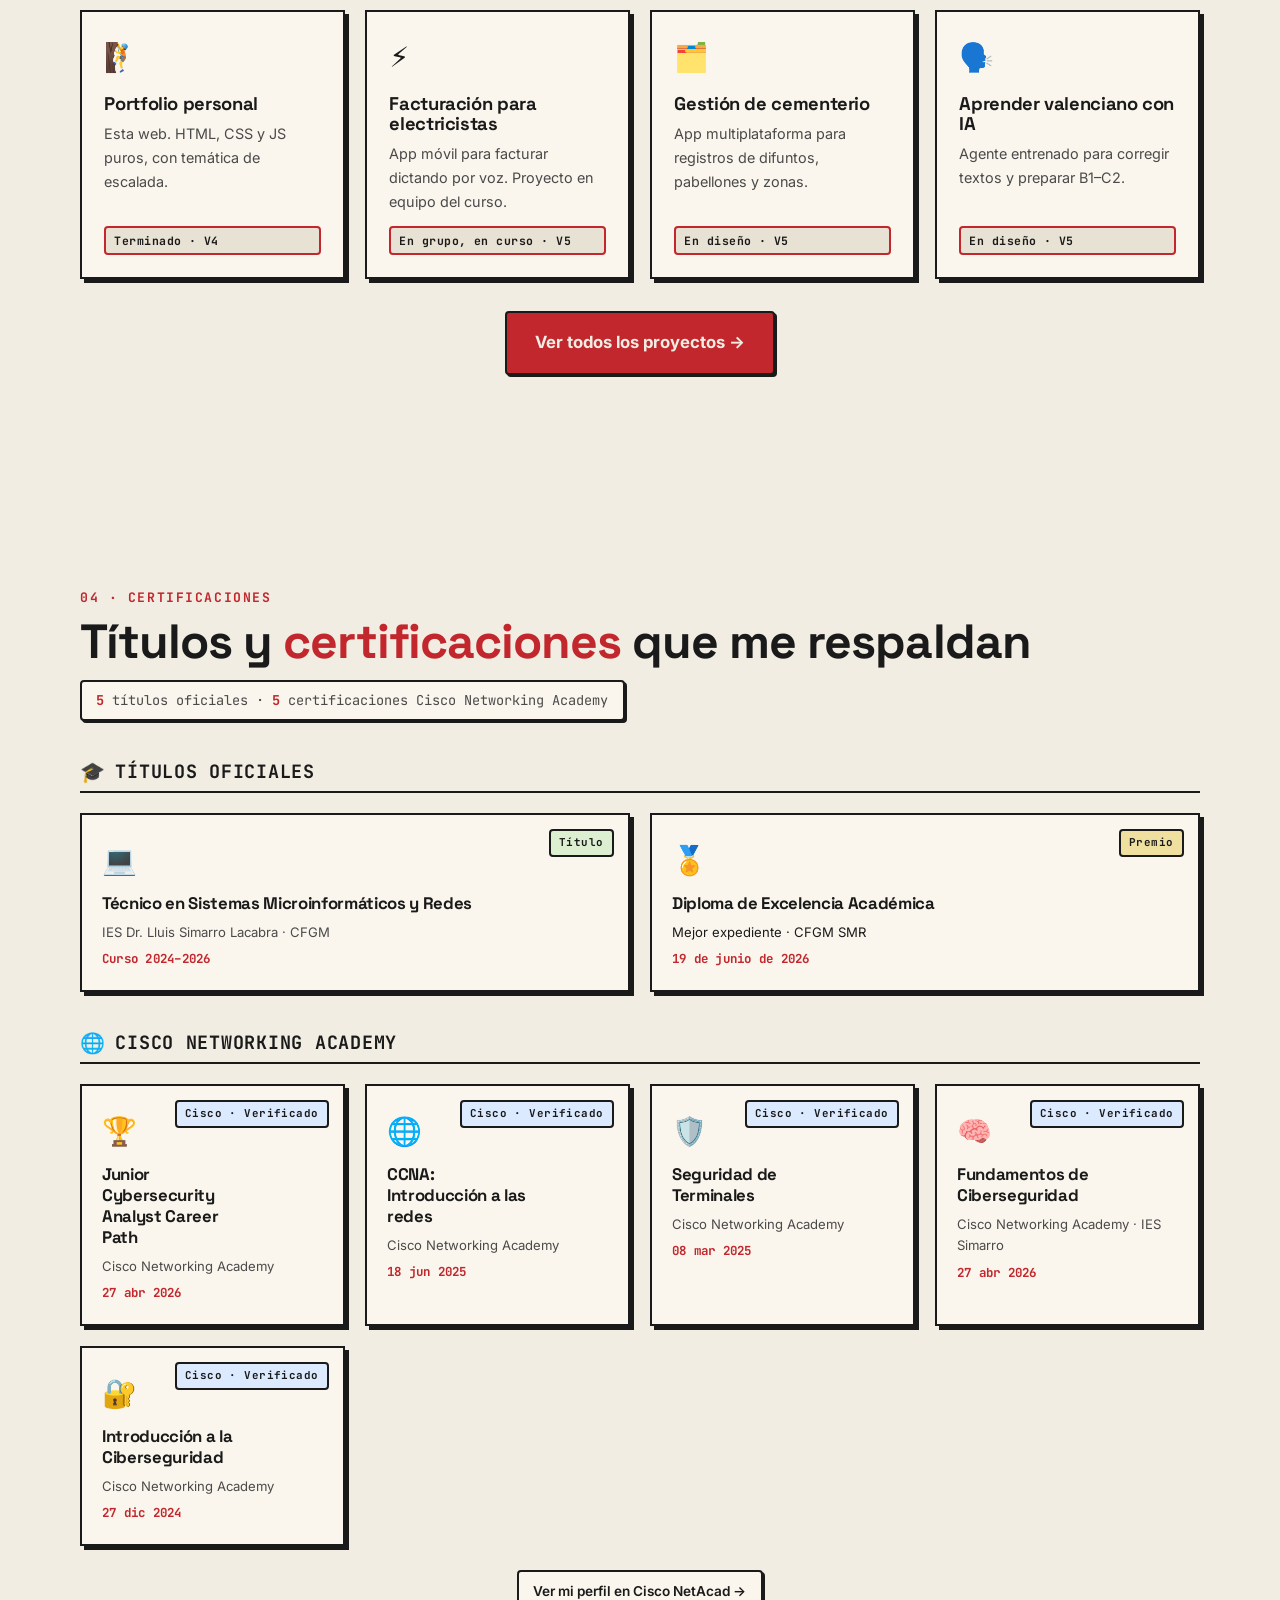
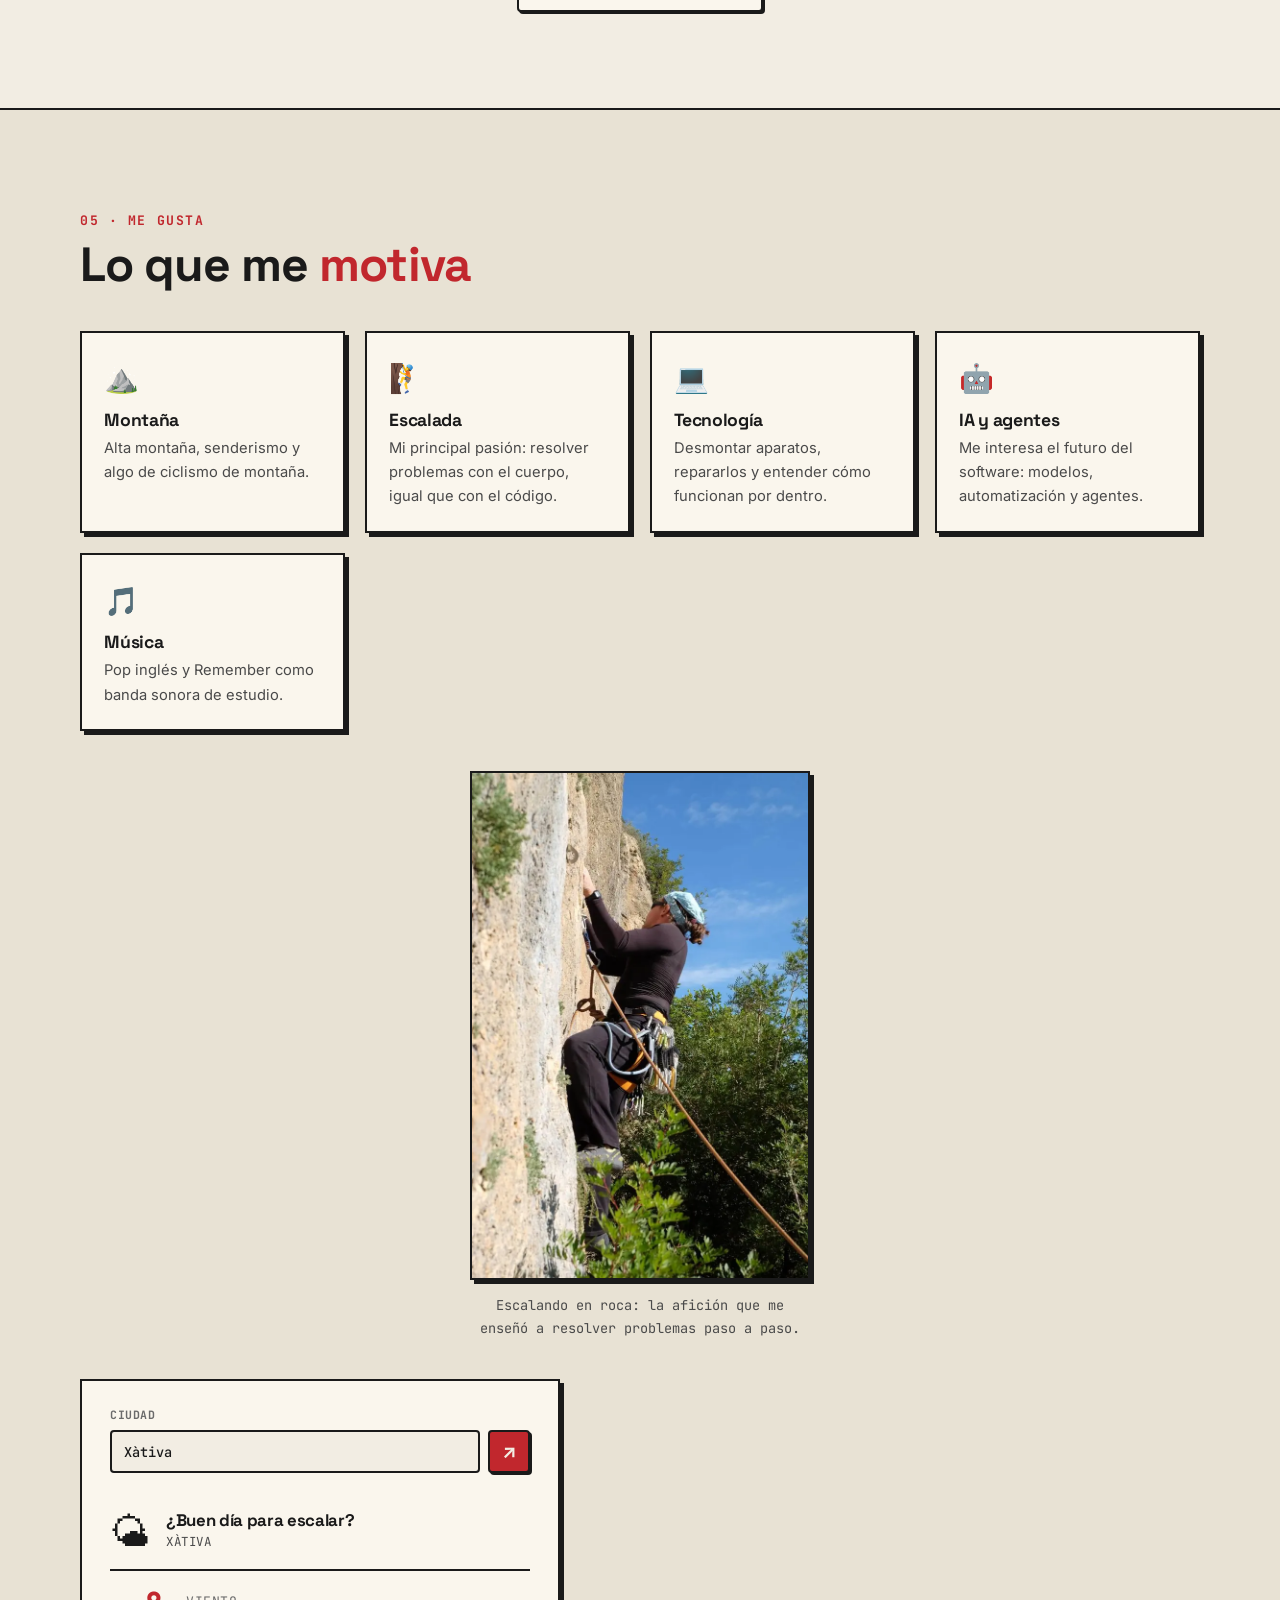
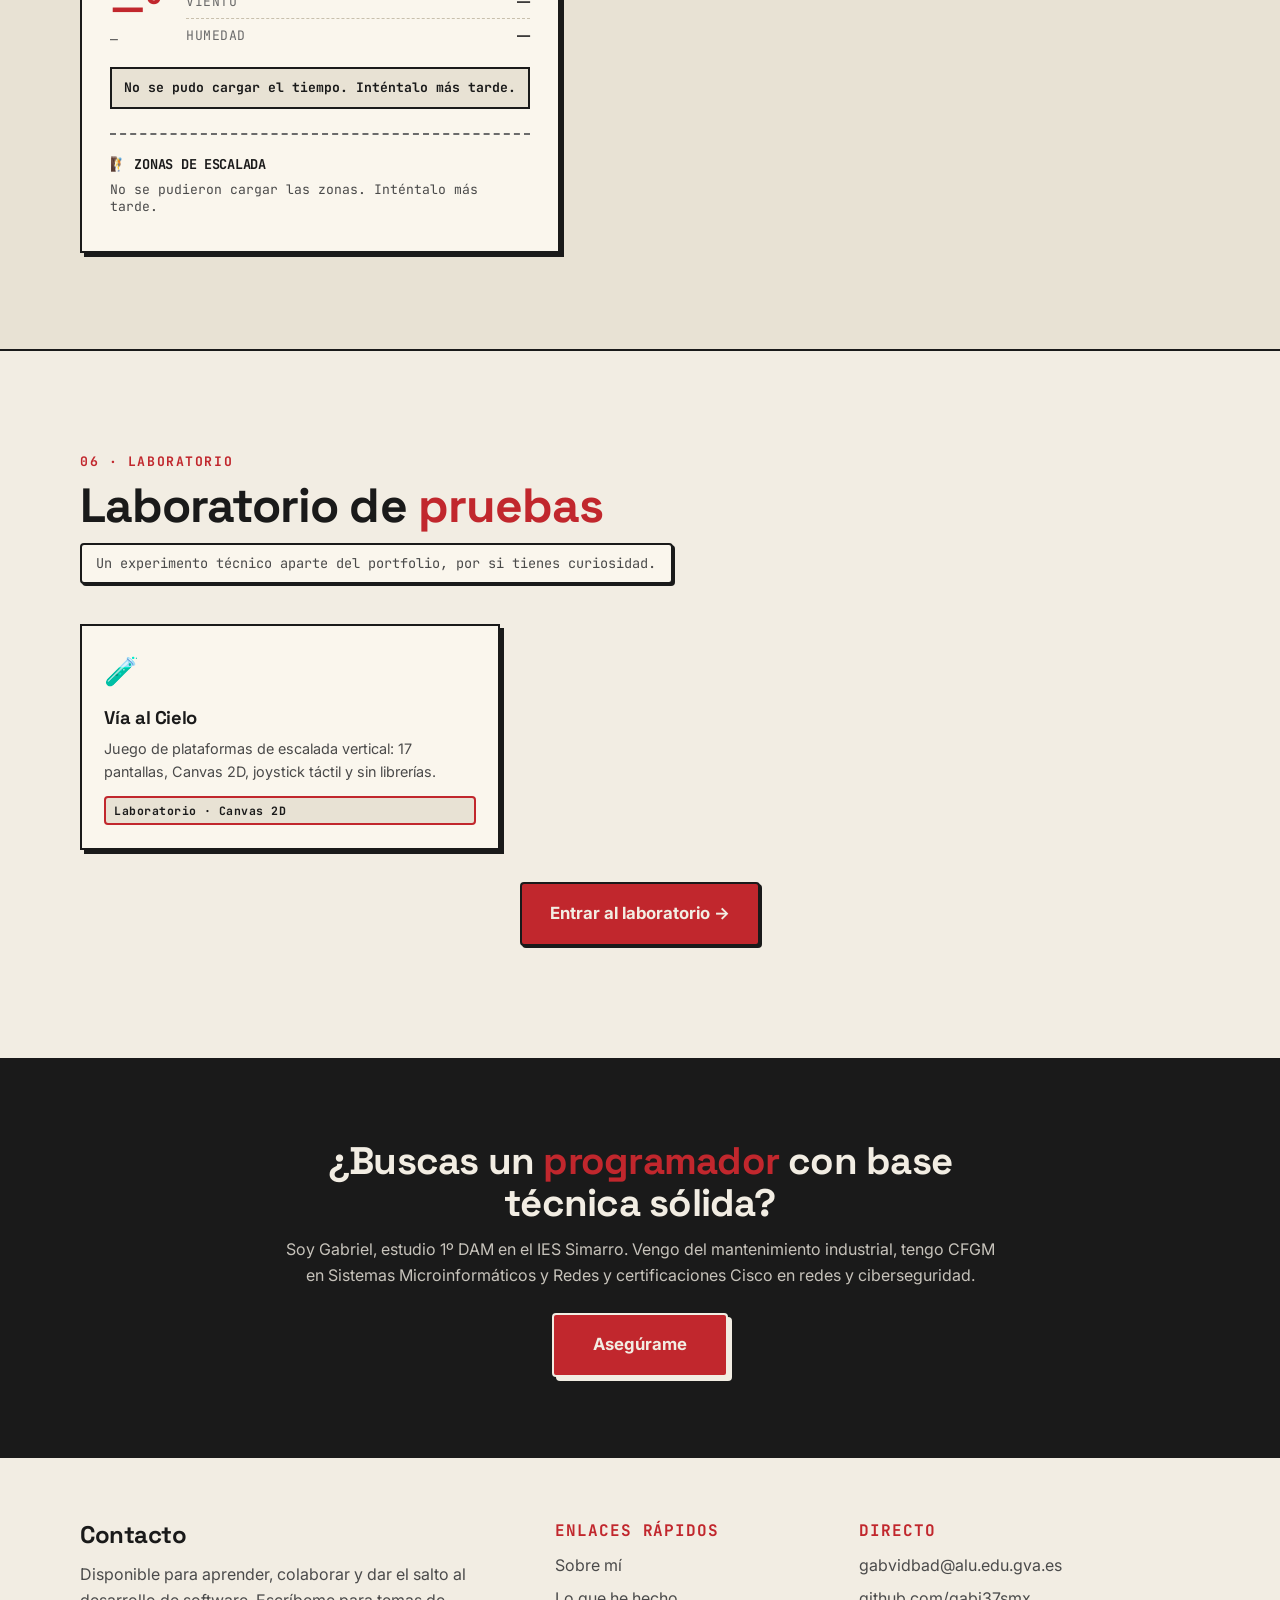
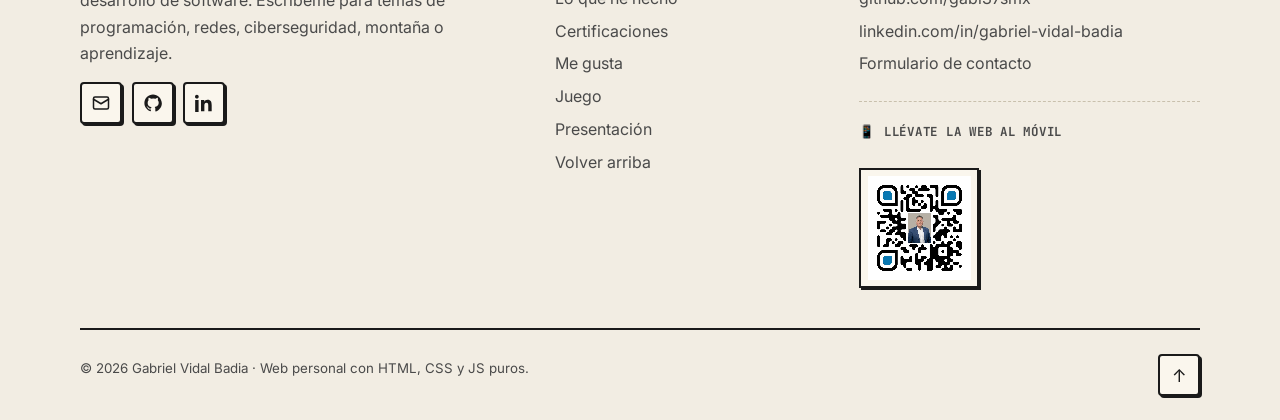
==== commit 3be1ae49: "carrusel 3d titulos y certificaciones, y actualizacion proyecto grupo app factura electricistas" ====
--- a/index.html
+++ b/index.html
@@ -1,7 +1,8 @@
 <!DOCTYPE html>
-<html lang="es" data-theme="light" data-skin="topo">
+<html lang="es" translate="no" data-theme="light" data-skin="topo">
 <head>
   <meta charset="UTF-8" />
+  <meta name="google" content="notranslate" />
   <meta name="viewport" content="width=device-width, initial-scale=1.0, viewport-fit=cover" />
   <meta name="theme-color" content="#f2ede3" id="metaTheme" />
 
@@ -243,7 +244,7 @@
 
         <div class="about-layout">
           <figure class="about-photo reveal">
-          <img src="image/gabriel.webp" srcset="image/gabriel.webp 400w, image/gabriel.webp 800w" sizes="280px" alt="Gabriel Vidal Badia sonriendo, con americana azul y camisa blanca, sobre fondo gris claro" width="800" height="993" loading="lazy" />
+          <img src="image/gabriel.webp" srcset="image/gabriel-400.webp 400w, image/gabriel.webp 800w" sizes="280px" alt="Gabriel Vidal Badia sonriendo, con americana azul y camisa blanca, sobre fondo gris claro" width="800" height="993" loading="lazy" />
           </figure>
 
           <div class="about-text reveal">
@@ -438,7 +439,7 @@
         <div class="section-head reveal">
           <span class="section-tag">03 · Proyectos</span>
           <h2>Lo que estoy <span class="accent-text">construyendo</span> este curso</h2>
-          <p class="certs-counter">3 proyectos individuales en marcha · 1 en grupo por decidir</p>
+          <p class="certs-counter">1 proyecto terminado · 1 en grupo en curso · 2 en diseño</p>
         </div>
 
         <div class="projects-preview-grid">
@@ -446,7 +447,14 @@
             <div class="project-preview__icon">🧗</div>
             <h3>Portfolio personal</h3>
             <p>Esta web. HTML, CSS y JS puros, con temática de escalada.</p>
-            <span class="project-preview__tag">En curso · V4</span>
+            <span class="project-preview__tag">Terminado · V4</span>
+          </a>
+
+          <a href="proyectos.html" class="project-preview">
+            <div class="project-preview__icon">⚡</div>
+            <h3>Facturación para electricistas</h3>
+            <p>App móvil para facturar dictando por voz. Proyecto en equipo del curso.</p>
+            <span class="project-preview__tag">En grupo, en curso · V5</span>
           </a>
 
           <a href="proyectos.html" class="project-preview">
@@ -470,7 +478,7 @@
       </div>
     </section>
 
-    <section id="certs" class="section">
+        <section id="certs" class="section">
       <div class="container">
         <div class="section-head reveal">
           <span class="section-tag">04 · Certificaciones</span>
@@ -481,75 +489,80 @@
         </div>
 
         <div class="certs-group reveal">
-          <h3 class="certs-group__title">
+          <h3 class="certs-group__title" id="certs-titulos-title">
             <span class="certs-group__icon" aria-hidden="true">🎓</span>
             Títulos oficiales
           </h3>
-          <div class="certs-grid">
-            <article class="cert-card">
-              <div class="cert-card__icon" aria-hidden="true">💻</div>
-              <span class="cert-card__badge cert-card__badge--degree">Título</span>
-              <h4 class="cert-card__title">Técnico en Sistemas Microinformáticos y Redes</h4>
-              <p class="cert-card__issuer">IES Dr. Lluis Simarro Lacabra · CFGM</p>
-              <p class="cert-card__date">Curso 2024–2026</p>
-            </article>
-
-            <article class="cert-card cert-card--featured">
-              <div class="cert-card__icon" aria-hidden="true">🏅</div>
-              <span class="cert-card__badge cert-card__badge--award">Premio</span>
-              <h4 class="cert-card__title">Diploma de Excelencia Académica</h4>
-              <p class="cert-card__issuer">Mejor expediente · CFGM SMR</p>
-              <p class="cert-card__date">19 de junio de 2026</p>
-            </article>
+          
+          <div class="carousel" data-carousel>
+            <div class="certs-grid" data-carousel-track role="region" aria-labelledby="certs-titulos-title">
+              <article class="cert-card">
+                <div class="cert-card__icon" aria-hidden="true">💻</div>
+                <span class="cert-card__badge cert-card__badge--degree">Título</span>
+                <h4 class="cert-card__title">Técnico en Sistemas Microinformáticos y Redes</h4>
+                <p class="cert-card__issuer">IES Dr. Lluis Simarro Lacabra · CFGM</p>
+                <p class="cert-card__date">Curso 2024–2026</p>
+              </article>
+
+              <article class="cert-card cert-card--featured">
+                <div class="cert-card__icon" aria-hidden="true">🏅</div>
+                <span class="cert-card__badge cert-card__badge--award">Premio</span>
+                <h4 class="cert-card__title">Diploma de Excelencia Académica</h4>
+                <p class="cert-card__issuer">Mejor expediente · CFGM SMR</p>
+                <p class="cert-card__date">19 de junio de 2026</p>
+              </article>
+            </div>
           </div>
         </div>
 
         <div class="certs-group reveal">
-          <h3 class="certs-group__title">
+          <h3 class="certs-group__title" id="certs-cisco-title">
             <span class="certs-group__icon" aria-hidden="true">🌐</span>
             Cisco Networking Academy
           </h3>
-          <p class="certs-swipe-hint" aria-hidden="true">Desliza para ver más →</p>
-          <div class="certs-grid certs-grid--cisco">
-            <article class="cert-card cert-card--cisco cert-card--star">
-              <div class="cert-card__icon" aria-hidden="true">🏆</div>
-              <span class="cert-card__badge cert-card__badge--cisco">Cisco · Verificado</span>
-              <h4 class="cert-card__title">Junior Cybersecurity Analyst Career Path</h4>
-              <p class="cert-card__issuer">Cisco Networking Academy</p>
-              <p class="cert-card__date">27 abr 2026</p>
-            </article>
-
-            <article class="cert-card cert-card--cisco">
-              <div class="cert-card__icon" aria-hidden="true">🌐</div>
-              <span class="cert-card__badge cert-card__badge--cisco">Cisco · Verificado</span>
-              <h4 class="cert-card__title">CCNA: Introducción a las redes</h4>
-              <p class="cert-card__issuer">Cisco Networking Academy</p>
-              <p class="cert-card__date">18 jun 2025</p>
-            </article>
-
-            <article class="cert-card cert-card--cisco">
-              <div class="cert-card__icon" aria-hidden="true">🛡️</div>
-              <span class="cert-card__badge cert-card__badge--cisco">Cisco · Verificado</span>
-              <h4 class="cert-card__title">Seguridad de Terminales</h4>
-              <p class="cert-card__issuer">Cisco Networking Academy</p>
-              <p class="cert-card__date">08 mar 2025</p>
-            </article>
-
-            <article class="cert-card cert-card--cisco">
-              <div class="cert-card__icon" aria-hidden="true">🧠</div>
-              <span class="cert-card__badge cert-card__badge--cisco">Cisco · Verificado</span>
-              <h4 class="cert-card__title">Fundamentos de Ciberseguridad</h4>
-              <p class="cert-card__issuer">Cisco Networking Academy · IES Simarro</p>
-              <p class="cert-card__date">27 abr 2026</p>
-            </article>
-
-            <article class="cert-card cert-card--cisco">
-              <div class="cert-card__icon" aria-hidden="true">🔐</div>
-              <span class="cert-card__badge cert-card__badge--cisco">Cisco · Verificado</span>
-              <h4 class="cert-card__title">Introducción a la Ciberseguridad</h4>
-              <p class="cert-card__issuer">Cisco Networking Academy</p>
-              <p class="cert-card__date">27 dic 2024</p>
-            </article>
+          
+          <div class="carousel" data-carousel>
+            <div class="certs-grid certs-grid--cisco" data-carousel-track role="region" aria-labelledby="certs-cisco-title">
+              <article class="cert-card cert-card--cisco cert-card--star">
+                <div class="cert-card__icon" aria-hidden="true">🏆</div>
+                <span class="cert-card__badge cert-card__badge--cisco">Cisco · Verificado</span>
+                <h4 class="cert-card__title">Junior Cybersecurity Analyst Career Path</h4>
+                <p class="cert-card__issuer">Cisco Networking Academy</p>
+                <p class="cert-card__date">27 abr 2026</p>
+              </article>
+
+              <article class="cert-card cert-card--cisco">
+                <div class="cert-card__icon" aria-hidden="true">🌐</div>
+                <span class="cert-card__badge cert-card__badge--cisco">Cisco · Verificado</span>
+                <h4 class="cert-card__title">CCNA: Introducción a las redes</h4>
+                <p class="cert-card__issuer">Cisco Networking Academy</p>
+                <p class="cert-card__date">18 jun 2025</p>
+              </article>
+
+              <article class="cert-card cert-card--cisco">
+                <div class="cert-card__icon" aria-hidden="true">🛡️</div>
+                <span class="cert-card__badge cert-card__badge--cisco">Cisco · Verificado</span>
+                <h4 class="cert-card__title">Seguridad de Terminales</h4>
+                <p class="cert-card__issuer">Cisco Networking Academy</p>
+                <p class="cert-card__date">08 mar 2025</p>
+              </article>
+
+              <article class="cert-card cert-card--cisco">
+                <div class="cert-card__icon" aria-hidden="true">🧠</div>
+                <span class="cert-card__badge cert-card__badge--cisco">Cisco · Verificado</span>
+                <h4 class="cert-card__title">Fundamentos de Ciberseguridad</h4>
+                <p class="cert-card__issuer">Cisco Networking Academy · IES Simarro</p>
+                <p class="cert-card__date">27 abr 2026</p>
+              </article>
+
+              <article class="cert-card cert-card--cisco">
+                <div class="cert-card__icon" aria-hidden="true">🔐</div>
+                <span class="cert-card__badge cert-card__badge--cisco">Cisco · Verificado</span>
+                <h4 class="cert-card__title">Introducción a la Ciberseguridad</h4>
+                <p class="cert-card__issuer">Cisco Networking Academy</p>
+                <p class="cert-card__date">27 dic 2024</p>
+              </article>
+            </div>
           </div>
 
           <p class="certs-footer">
@@ -762,6 +775,7 @@
   <script src="easter-eggs.js" defer></script>
   <script src="escalador.js" defer></script>
   <script src="chatbot.js" defer></script>
+  <script src="carrusel.js" defer></script>
   
   <!-- Parche temporal: arregla el input del chat generado por chatbot.js
        (id/name) para silenciar el warning de Chrome sobre form fields -->
--- a/style.css
+++ b/style.css
@@ -1561,12 +1561,19 @@
 .tag--individual { background: #dbeafe; color: #1a1a1a; }
 .tag--grupo { background: #f0e0a0; color: #1a1a1a; }
 .tag--curso { background: #dcf0d1; color: #1a1a1a; }
+.tag--terminado { background: #c9e4d3; color: #1a1a1a; }
+
+/* Figura dentro del caso completo (prototipo en Figma) */
+.case-figure { margin: 1.25rem 0 0; text-align: center; }
+.case-figure img { display: block; margin: 0 auto; width: 100%; max-width: 260px; height: auto; }
+.case-figure figcaption { margin-top: 0.6rem; font-size: 0.8rem; line-height: 1.4; color: var(--muted); }
 .tag--idea { background: #ede6d6; color: #1a1a1a; }
 .tag--proximamente { background: var(--surface-2); color: var(--muted); }
 
 [data-theme="dark"] .tag--individual { background: #3a5a7a; color: #f2ede3; }
 [data-theme="dark"] .tag--grupo { background: #7a6a3a; color: #f2ede3; }
 [data-theme="dark"] .tag--curso { background: #3a5a40; color: #f2ede3; }
+[data-theme="dark"] .tag--terminado { background: #2f6b4a; color: #f2ede3; }
 [data-theme="dark"] .tag--idea { background: #4a4030; color: #f2ede3; }
 
 .project-card__desc {
@@ -5094,4 +5101,73 @@
     flex: 0 0 78%;
     scroll-snap-align: start;
   }
+}
+/* ============================================================================
+   CARRUSEL 3D (COVERFLOW) - Solo para Certificaciones en Móvil
+   ============================================================================ */
+@media (max-width: 720px) {
+  /* Ocultamos los controles antiguos */
+  .carousel-controls, .carousel-dots, .carousel-status { 
+    display: none !important; 
+  }
+
+  .carousel {
+    position: relative;
+    width: 100%;
+    height: 320px; /* Altura fija para que el 3D se vea bien */
+    display: flex;
+    justify-content: center;
+    align-items: center;
+    overflow: hidden;
+    perspective: 1200px; /* Da la sensación de profundidad */
+    margin: 1rem 0 2rem 0;
+  }
+
+  .carousel .certs-grid {
+    position: relative;
+    width: 100%;
+    height: 100%;
+    display: flex;
+    justify-content: center;
+    align-items: center;
+    transform-style: preserve-3d;
+    cursor: grab;
+    touch-action: pan-y; /* Permite scroll vertical, pero captura el horizontal */
+  }
+
+  .carousel .certs-grid:active {
+    cursor: grabbing;
+  }
+
+  .carousel .cert-card {
+    position: absolute;
+    width: 260px; /* Ancho de la tarjeta en móvil */
+    min-height: 200px;
+    margin: 0;
+    /* La transición hace que cuando sueltas el dedo, las tarjetas se coloquen suavemente */
+    transition: transform 0.4s cubic-bezier(0.25, 1, 0.5, 1), 
+                opacity 0.4s ease, 
+                box-shadow 0.4s ease;
+    will-change: transform, opacity;
+    backface-visibility: hidden; /* No se ve el texto del revés */
+    border-radius: 8px;
+  }
+}
+
+/* En PC (más de 720px) dejamos que se vea la cuadrícula normal */
+@media (min-width: 721px) {
+  .carousel {
+    display: block;
+    height: auto;
+  }
+  .carousel .certs-grid {
+    display: grid;
+    transform: none !important; /* Resetea cualquier transformación 3D */
+  }
+  .carousel .cert-card {
+    position: relative;
+    width: auto;
+    transform: none !important;
+    opacity: 1 !important;
+  }
 }
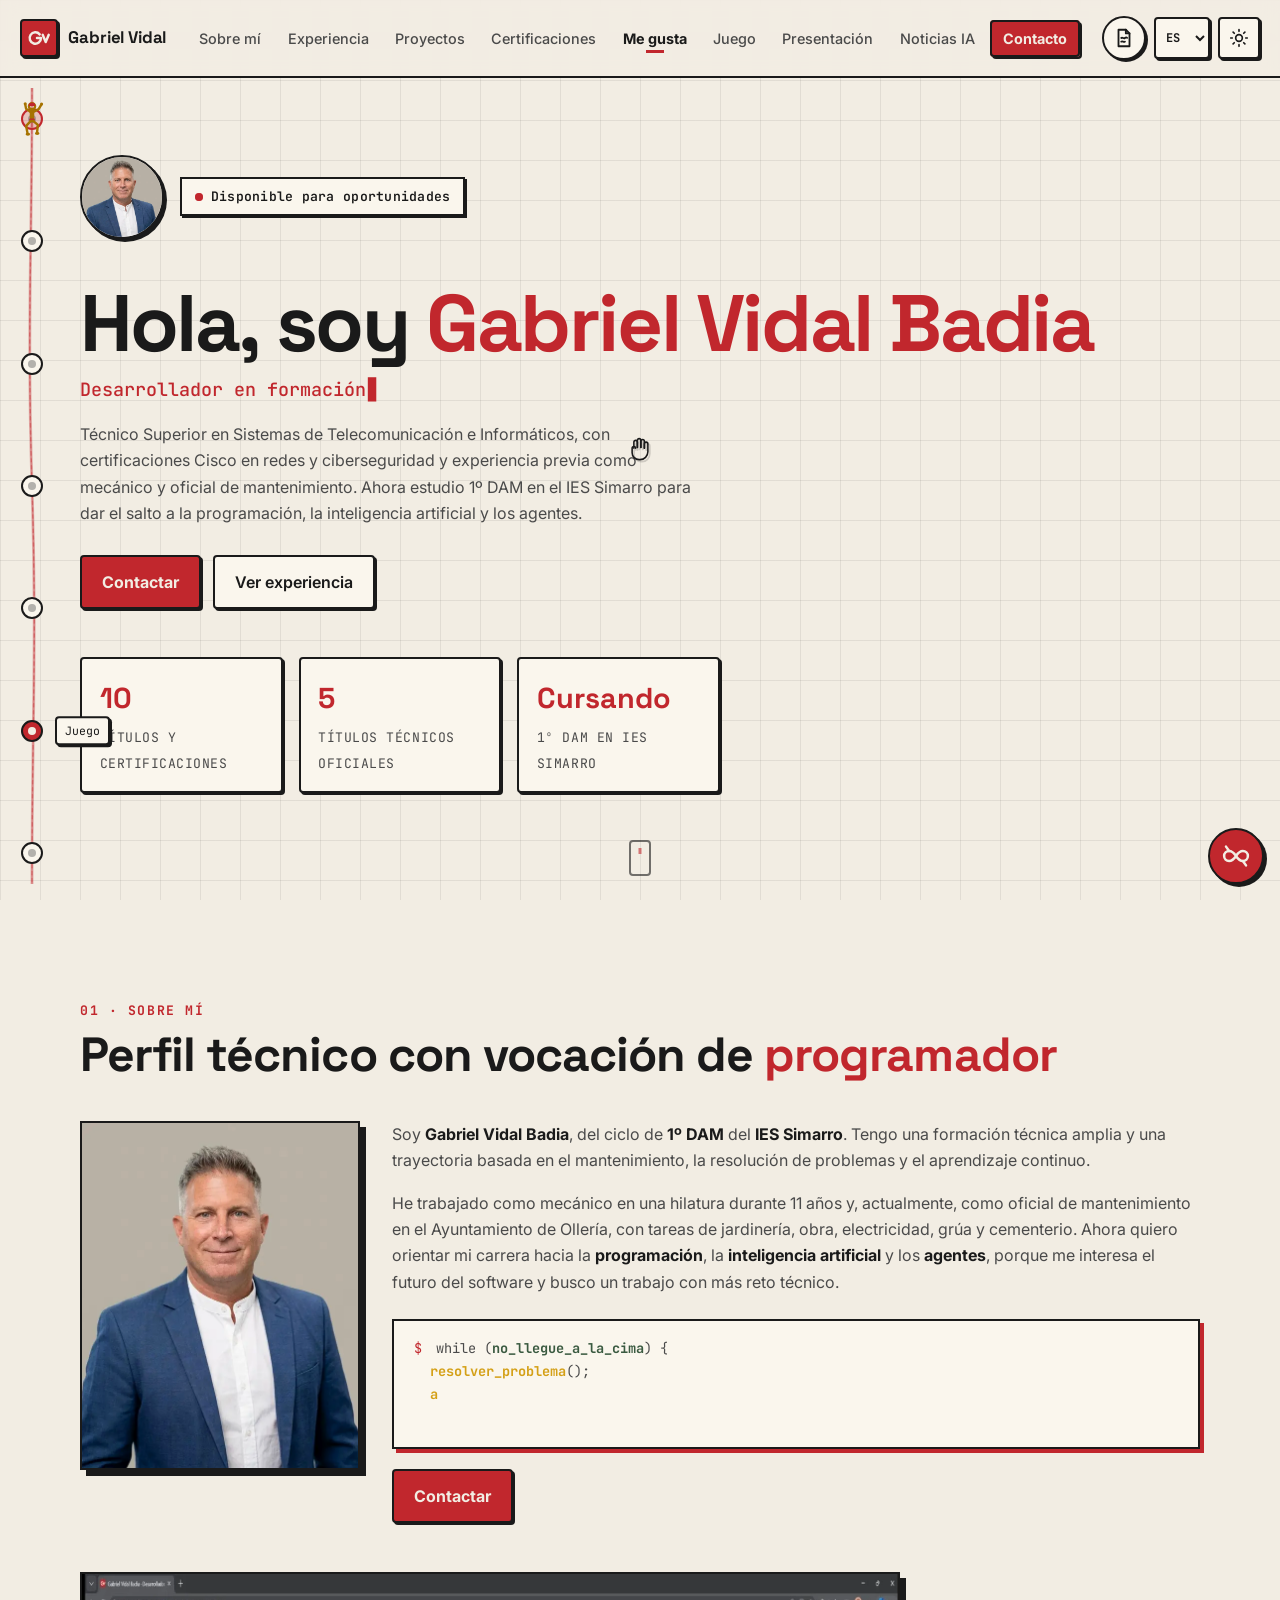
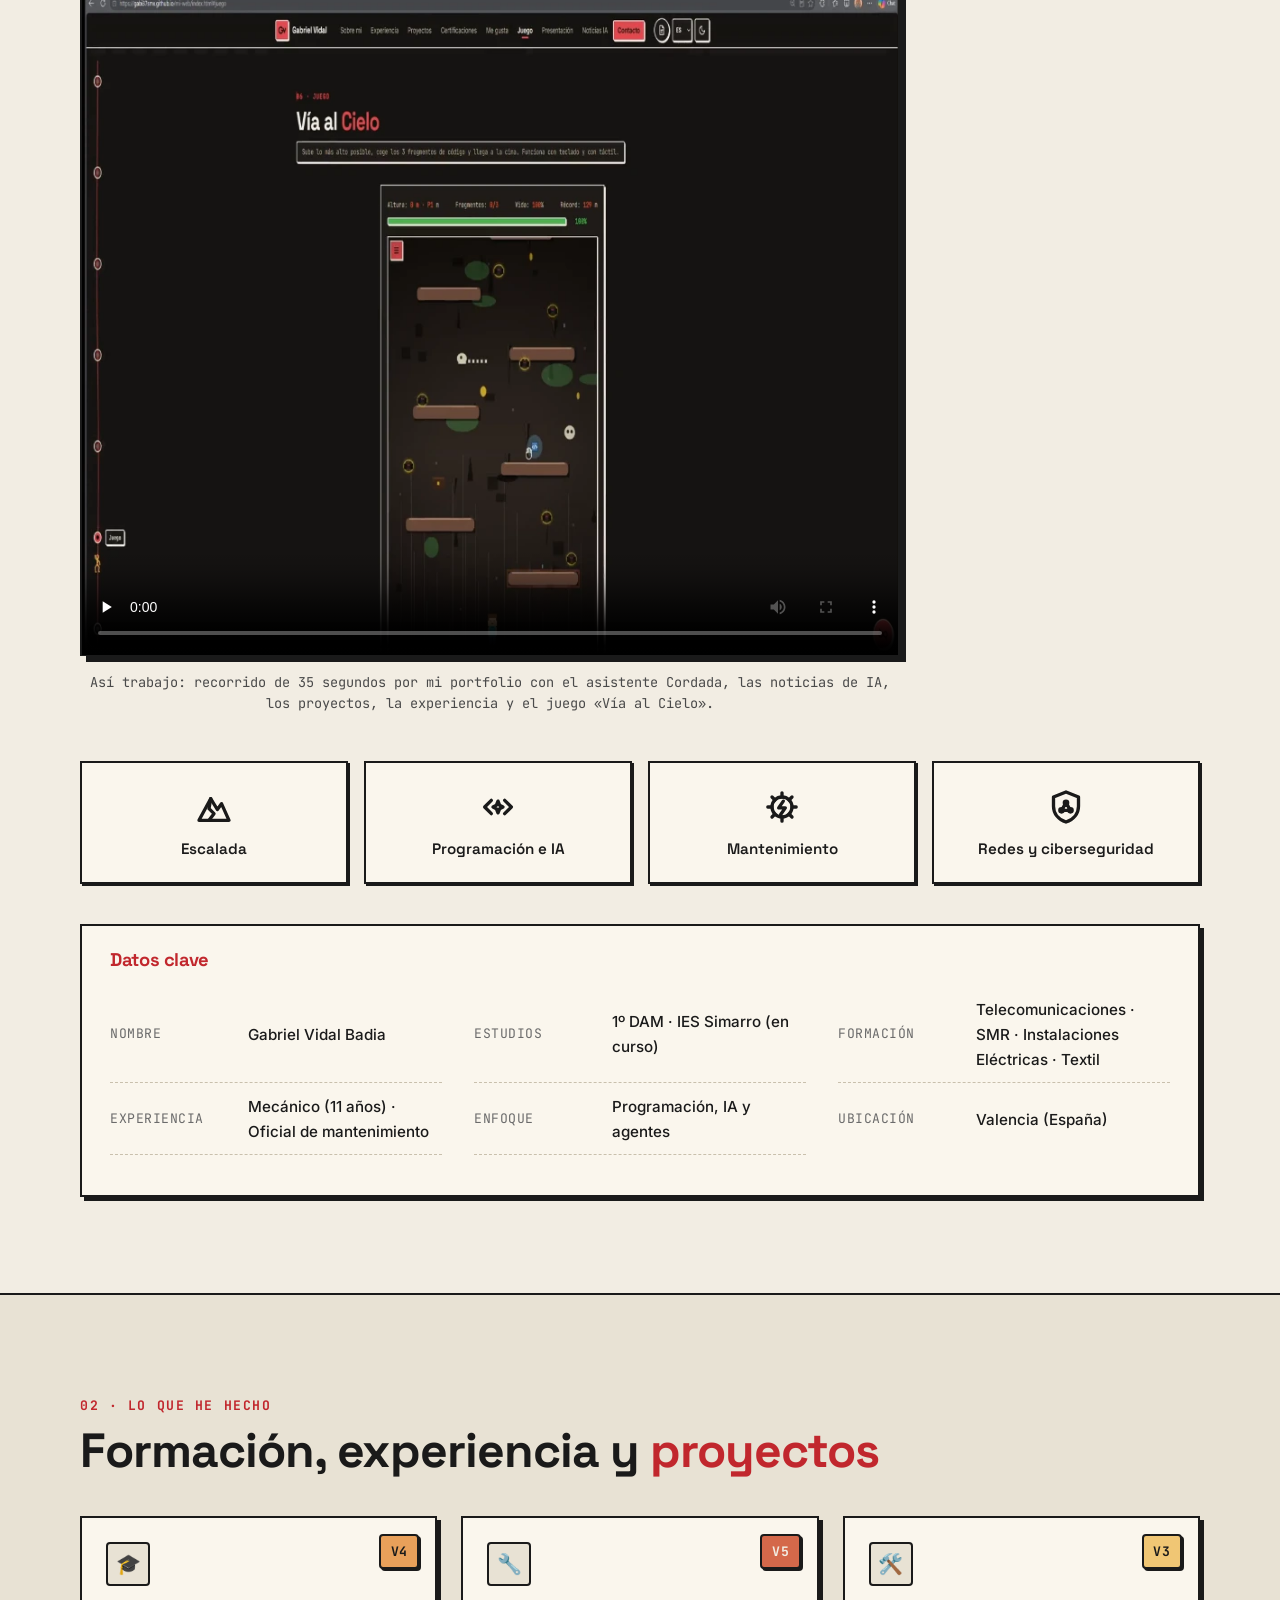
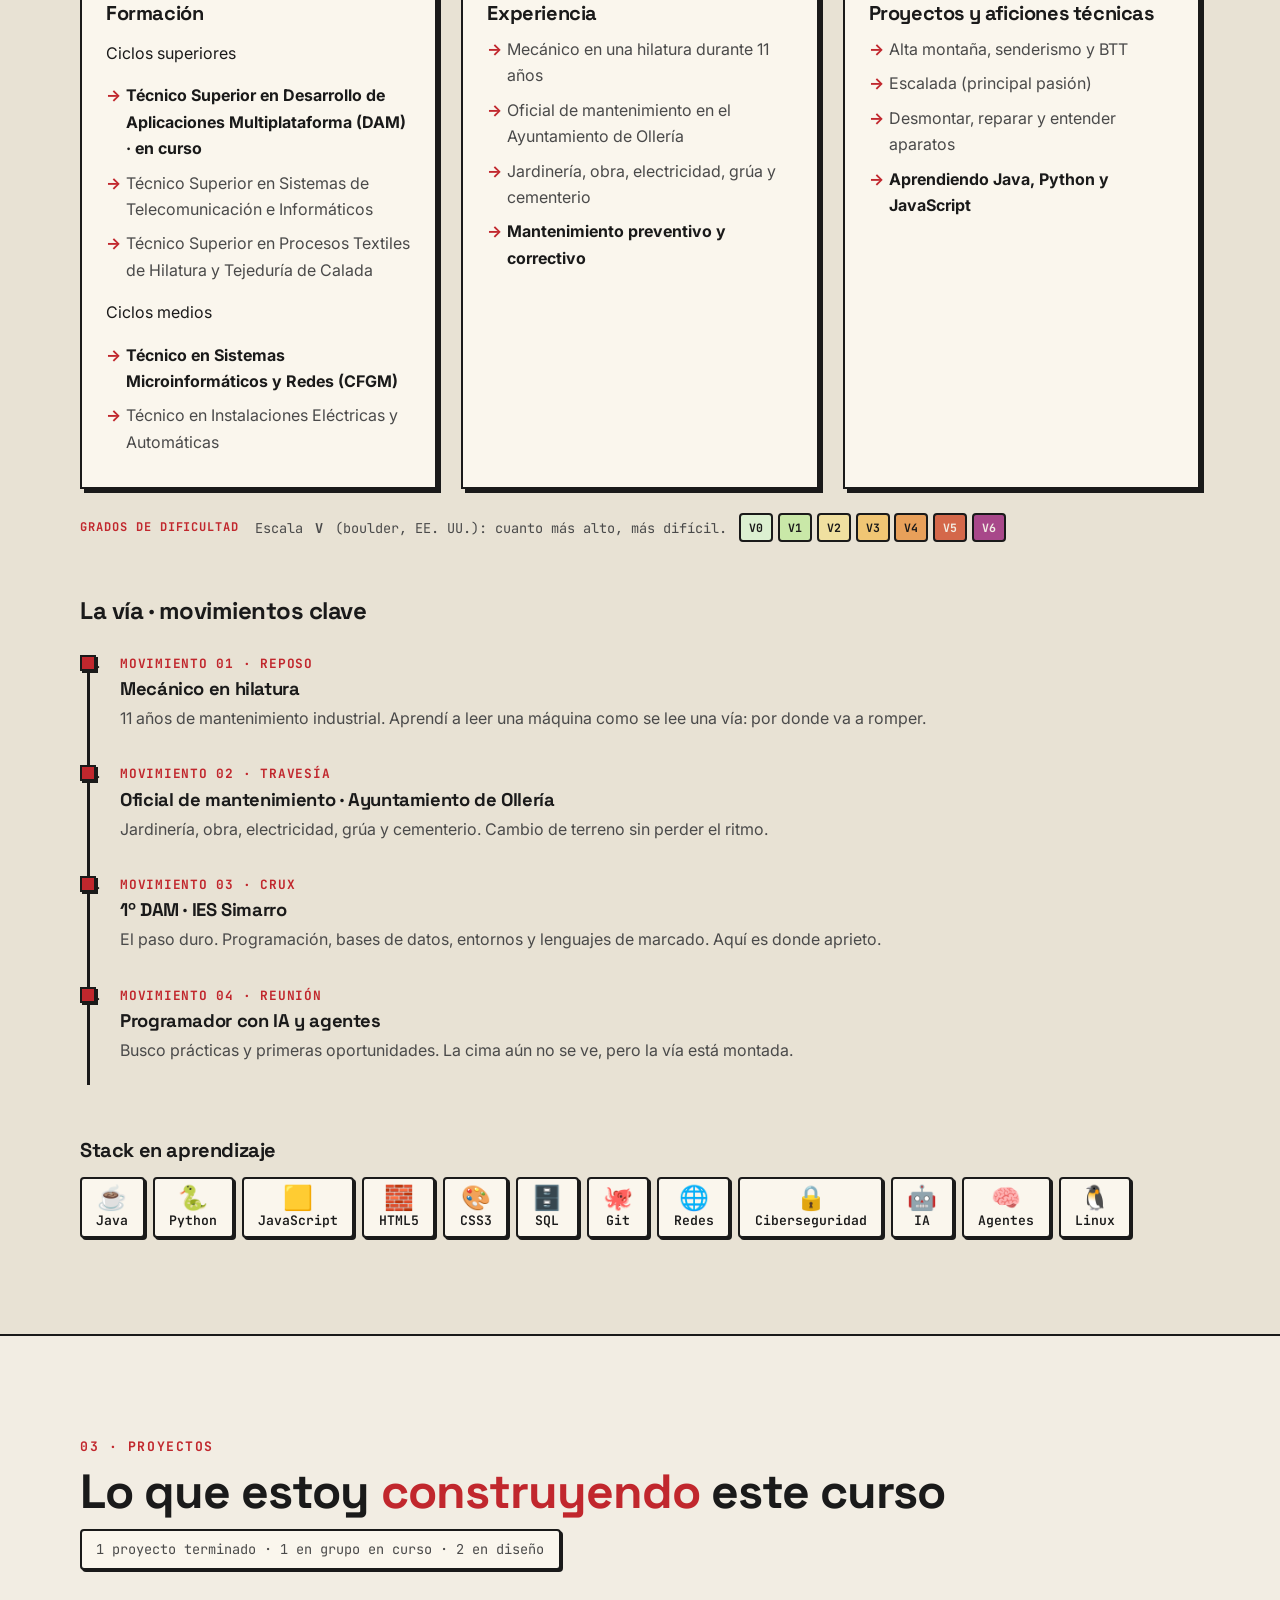
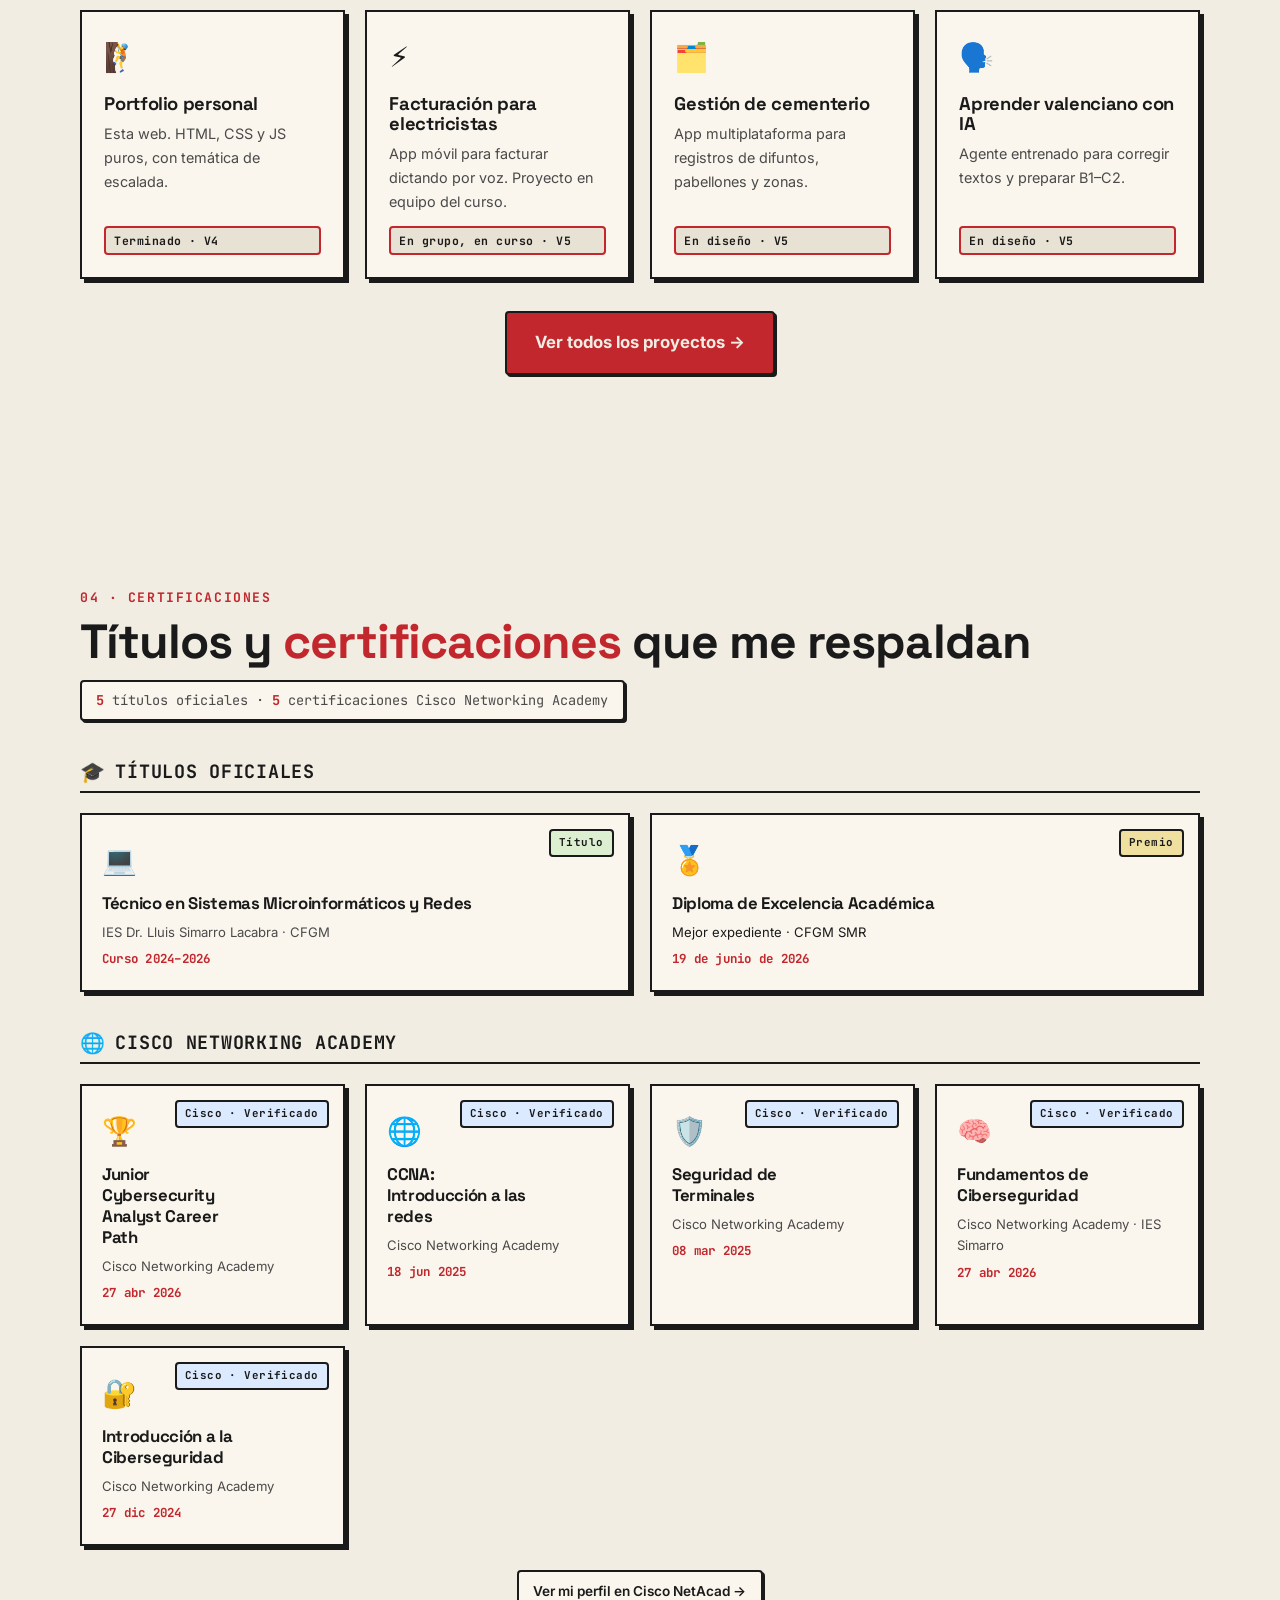
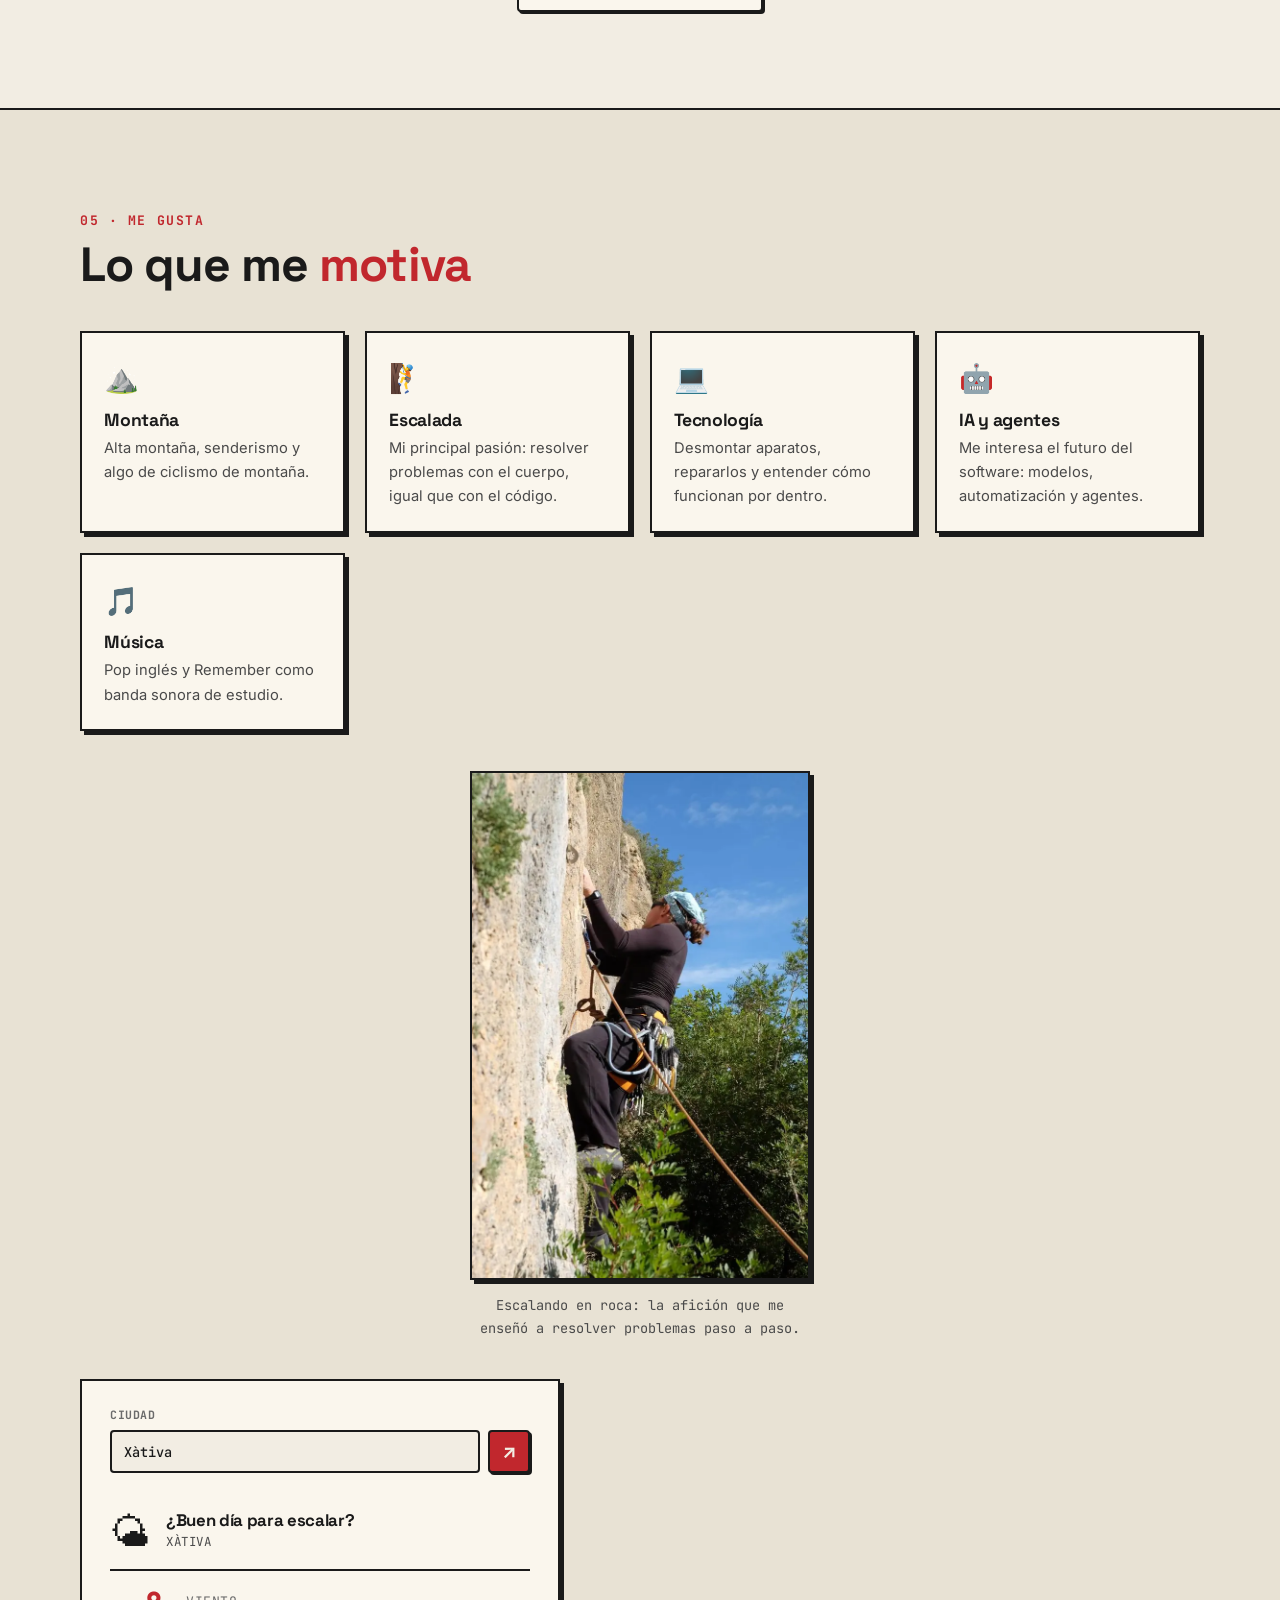
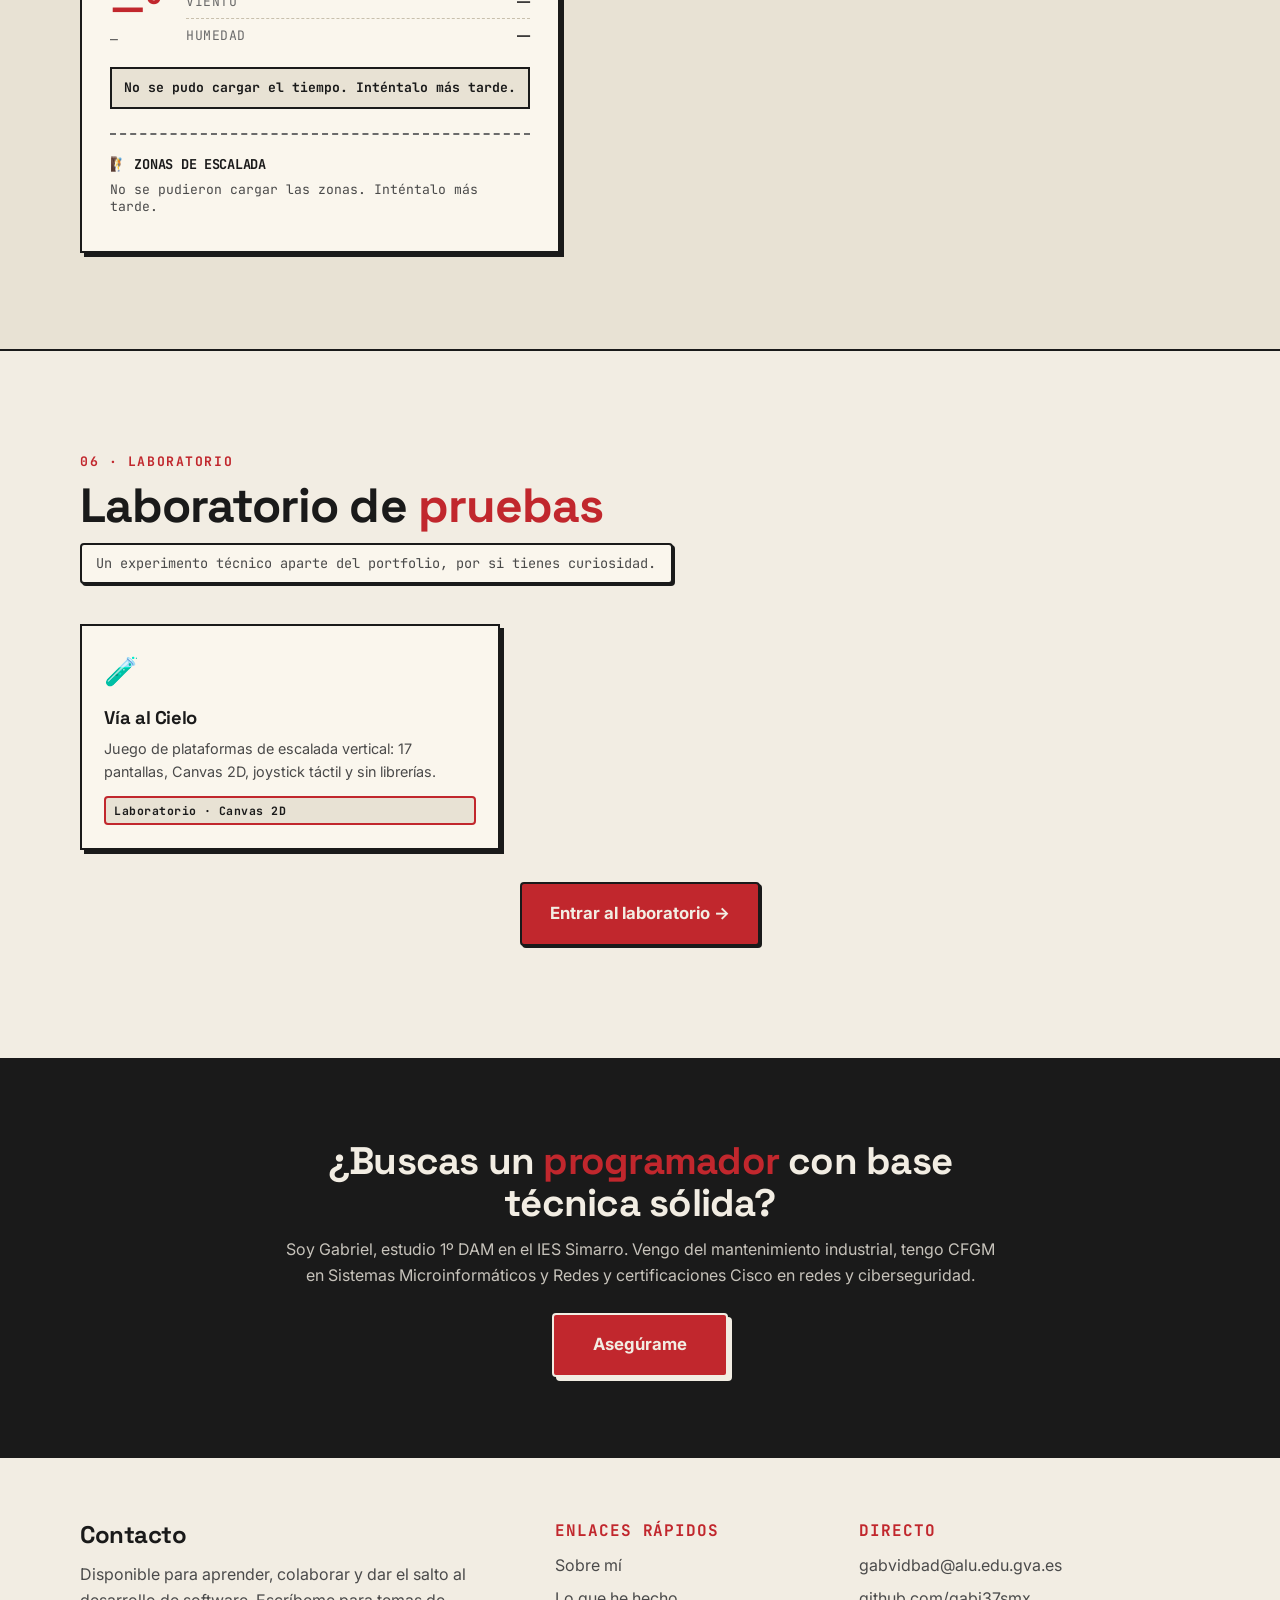
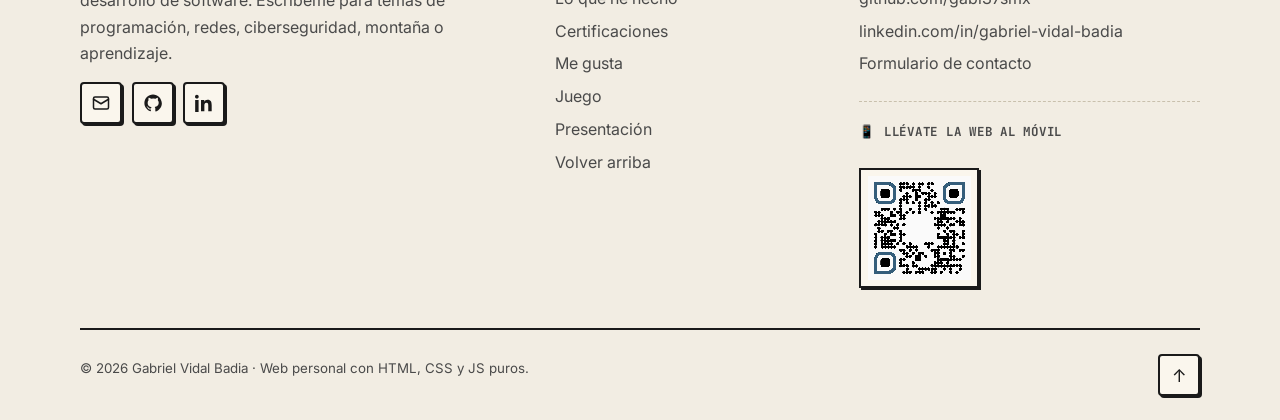
==== commit 604743de: "Open Graph, fuentes woff2, CSS dividido, chatbot restaurado" ====
--- a/index.html
+++ b/index.html
@@ -99,7 +99,23 @@
   <!-- Fuentes: se piden en paralelo y se aplican al llegar, sin bloquear el primer pintado (display=swap evita texto invisible) -->
   <link rel="preload" as="style" href="https://fonts.googleapis.com/css2?family=Space+Grotesk:wght@400;700&family=Inter:wght@400;600&family=JetBrains+Mono:wght@400&display=swap" onload="this.onload=null;this.rel='stylesheet'" />
   <noscript><link rel="stylesheet" href="https://fonts.googleapis.com/css2?family=Space+Grotesk:wght@400;700&family=Inter:wght@400;600&family=JetBrains+Mono:wght@400&display=swap" /></noscript>
-  <link rel="stylesheet" href="style.css" />
+  <link rel="stylesheet" href="css/00-base.css" />
+  <link rel="stylesheet" href="css/10-certificaciones.css" />
+  <link rel="stylesheet" href="css/20-contacto.css" />
+  <link rel="stylesheet" href="css/25-responsive.css" />
+  <link rel="stylesheet" href="css/30-proyectos.css" />
+  <link rel="stylesheet" href="css/35-qr-footer.css" />
+  <link rel="stylesheet" href="css/40-noticias.css" />
+  <link rel="stylesheet" href="css/50-identidad.css" />
+  <link rel="stylesheet" href="css/60-skin-picker.css" />
+  <link rel="stylesheet" href="css/61-skin-omarchy-casos.css" />
+  <link rel="stylesheet" href="css/62-skin-minecraft.css" />
+  <link rel="stylesheet" href="css/63-skin-matrix.css" />
+  <link rel="stylesheet" href="css/64-skin-omarchy.css" />
+  <link rel="stylesheet" href="css/65-skins-personalidad.css" />
+  <link rel="stylesheet" href="css/70-movil.css" />
+  <link rel="stylesheet" href="css/80-portada.css" />
+  <link rel="stylesheet" href="css/81-carrusel.css" />
 </head>
 <body>
 
@@ -244,7 +260,7 @@
 
         <div class="about-layout">
           <figure class="about-photo reveal">
-          <img src="image/gabriel.webp" srcset="image/gabriel-400.webp 400w, image/gabriel.webp 800w" sizes="280px" alt="Gabriel Vidal Badia sonriendo, con americana azul y camisa blanca, sobre fondo gris claro" width="800" height="993" loading="lazy" />
+          <img src="image/gabriel.webp" srcset="image/gabriel.webp 400w, image/gabriel.webp 800w" sizes="280px" alt="Gabriel Vidal Badia sonriendo, con americana azul y camisa blanca, sobre fondo gris claro" width="800" height="993" loading="lazy" />
           </figure>
 
           <div class="about-text reveal">
--- a/css/00-base.css
+++ b/css/00-base.css
@@ -0,0 +1,1026 @@
+/* ============================================================
+   style.css · Portfolio Gabriel Vidal Badia
+   Estética: guía de escalada / topo impreso
+   Tipografía display: Space Grotesk
+   ============================================================ */
+
+/* ---- Variables de diseño ---- */
+/* ---- Monocraft · fuente Minecraft con soporte español ---- */
+@font-face {
+  font-family: 'Monocraft';
+  src: url('../fonts/Monocraft.woff2') format('woff2'),
+       url('../fonts/Monocraft.ttf') format('truetype');
+  font-weight: 400;
+  font-style: normal;
+  font-display: swap;
+}
+@font-face {
+  font-family: 'Monocraft';
+  src: url('../fonts/Monocraft-Bold.woff2') format('woff2'),
+       url('../fonts/Monocraft-Bold.ttf') format('truetype');
+  font-weight: 700;
+  font-style: normal;
+  font-display: swap;
+}
+:root {
+  --radius: 4px;
+  --radius-sm: 4px;
+  --container: 1120px;
+  --font: "Inter", system-ui, -apple-system, "Segoe UI", Roboto, sans-serif;
+  --display: "Space Grotesk", "Inter", system-ui, sans-serif;
+  --mono: "JetBrains Mono", ui-monospace, SFMono-Regular, Menlo, monospace;
+  --ease: cubic-bezier(.22,.61,.36,1);
+}
+
+/* ---- TEMA CLARO (por defecto): papel ---- */
+:root, [data-theme="light"] {
+  --bg: #f2ede3;
+  --bg-soft: #e8e2d4;
+  --surface: #faf6ed;
+  --surface-2: #ede6d6;
+  --panel-soft: rgba(26,26,26,.04);
+  --line: #c9c0ad;
+  --text: #1a1a1a;
+  --muted: #4a4a4a;
+  --muted-2: #6b6b6b;
+
+  --accent: #c1272d;
+  --accent-2: #3a5a40;
+  --accent-3: #d4a017;
+  --accent-rgb: 193, 39, 45;
+  --accent-2-rgb: 58, 90, 64;
+  --on-accent: #f2ede3;
+
+  --grid-line: rgba(26,26,26,.08);
+  --header-bg: rgba(242,237,227,.85);
+  --header-bg-scrolled: rgba(242,237,227,.95);
+
+  --shadow-sm: 2px 2px 0 var(--text);
+  --shadow: 4px 4px 0 var(--text);
+  --logo-shadow: 2px 2px 0 var(--text);
+  --btn-primary-shadow: 2px 2px 0 var(--text);
+  --btn-primary-shadow-hover: 4px 4px 0 var(--text);
+  --card-glow: transparent;
+  --timeline-dot-ring: rgba(193, 39, 45, .12);
+  --color-scheme: light;
+}
+
+/* ---- TEMA OSCURO: cuaderno nocturno ---- */
+[data-theme="dark"] {
+  --bg: #151310;
+  --bg-soft: #1c1916;
+  --surface: #1e1b17;
+  --surface-2: #24201b;
+  --panel-soft: rgba(242,237,227,.04);
+  --line: #3a342c;
+  --text: #f2ede3;
+  --muted: #b8ae9e;
+  --muted-2: #8a8175;
+
+  --accent: #e04a4f;
+  --accent-2: #7fa37a;
+  --accent-3: #e0b04a;
+  --accent-rgb: 224, 74, 79;
+  --accent-2-rgb: 127, 163, 122;
+  --on-accent: #151310;
+
+  --grid-line: rgba(242,237,227,.05);
+  --header-bg: rgba(21,19,16,.75);
+  --header-bg-scrolled: rgba(21,19,16,.95);
+
+  --shadow-sm: 2px 2px 0 rgba(242,237,227,.9);
+  --shadow: 4px 4px 0 rgba(242,237,227,.9);
+  --logo-shadow: 2px 2px 0 rgba(242,237,227,.9);
+  --btn-primary-shadow: 2px 2px 0 rgba(242,237,227,.9);
+  --btn-primary-shadow-hover: 4px 4px 0 rgba(242,237,227,.9);
+  --card-glow: transparent;
+  --timeline-dot-ring: rgba(224, 74, 79, .18);
+  --color-scheme: dark;
+}
+
+/* ---- Reset ---- */
+*, *::before, *::after { box-sizing: border-box; }
+html { scroll-behavior: smooth; scroll-padding-top: 90px; color-scheme: var(--color-scheme); }
+body {
+  margin: 0;
+  font-family: var(--font);
+  color: var(--text);
+  background: var(--bg);
+  line-height: 1.65;
+  -webkit-font-smoothing: antialiased;
+  overflow-x: hidden;
+  transition: background .4s var(--ease), color .4s var(--ease);
+}
+img { max-width: 100%; display: block; }
+a { color: inherit; text-decoration: none; }
+ul { margin: 0; padding: 0; list-style: none; }
+button { font: inherit; cursor: pointer; }
+:focus-visible { outline: 2px solid var(--accent); outline-offset: 3px; border-radius: 4px; }
+
+h1, h2, h3, h4 {
+  font-family: var(--display);
+  font-weight: 700;
+  letter-spacing: -.02em;
+  line-height: 1.1;
+}
+
+/* ---- Utilidades ---- */
+.container { width: min(100% - 2.5rem, var(--container)); margin-inline: auto; }
+.skip-link {
+  position: absolute; left: 1rem; top: -80px; z-index: 100;
+  background: var(--accent); color: var(--on-accent); padding: .7rem 1rem;
+  border-radius: var(--radius-sm); font-weight: 600; transition: top .25s var(--ease);
+  border: 2px solid var(--text);
+}
+.skip-link:focus { top: 1rem; }
+.accent-text {
+  color: var(--accent);
+  font-style: normal;
+  font-weight: 700;
+}
+
+/* ---- Cabecera ---- */
+.site-header {
+  position: fixed; top: 0; left: 0; right: 0; z-index: 50;
+  backdrop-filter: blur(8px); -webkit-backdrop-filter: blur(8px);
+  background: var(--header-bg);
+  border-bottom: 2px solid var(--text);
+  transition: background .3s var(--ease);
+}
+.site-header.is-scrolled { background: var(--header-bg-scrolled); }
+.header-inner {
+  display: flex; align-items: center; justify-content: space-between; gap: 1rem;
+  padding: 1rem 0; transition: padding .3s var(--ease);
+}
+.site-header.is-scrolled .header-inner { padding: .6rem 0; }
+
+.logo { display: inline-flex; align-items: center; gap: .65rem; font-weight: 700; letter-spacing: -.01em; }
+.logo-mark {
+  display: grid; place-items: center;
+  width: 38px; height: 38px; border-radius: 4px;
+  background: var(--accent); color: var(--on-accent); font-weight: 700; font-size: .95rem;
+  font-family: var(--display);
+  box-shadow: 2px 2px 0 var(--text);
+  border: 2px solid var(--text);
+}
+.logo-text { font-size: 1.05rem; font-family: var(--display); font-weight: 700; }
+
+.nav-list {
+  display: flex;
+  gap: .25rem;
+  align-items: center;
+  flex-wrap: nowrap;
+}
+
+.nav-link {
+  position: relative;
+  padding: .5rem .7rem;
+  border-radius: 4px;
+  color: var(--muted);
+  font-weight: 500;
+  font-size: .9rem;
+  white-space: nowrap;
+  transition: color .25s var(--ease), background .25s var(--ease);
+}
+
+.nav-link:hover { color: var(--text); background: var(--panel-soft); }
+.nav-link[aria-current="true"],
+.nav-link[aria-current="page"]:not(.nav-cta) { color: var(--text); font-weight: 700; }
+.nav-link[aria-current="true"]::after,
+.nav-link[aria-current="page"]:not(.nav-cta)::after {
+  content: ""; position: absolute; left: 50%; bottom: 2px; transform: translateX(-50%);
+  width: 18px; height: 3px; border-radius: 0; background: var(--accent);
+}
+.nav-cta {
+  background: var(--accent); color: var(--on-accent);
+  border: 2px solid var(--text);
+  box-shadow: 2px 2px 0 var(--text);
+  font-weight: 700;
+}
+.nav-cta:hover {
+  background: var(--accent); color: var(--on-accent);
+  transform: translate(1px, 1px);
+  box-shadow: 1px 1px 0 var(--text);
+}
+
+.header-actions { display: flex; align-items: center; gap: .5rem; }
+
+.language-select {
+  min-width: 3.5rem;
+  height: 42px;
+  padding: 0 .35rem;
+  border: 2px solid var(--text);
+  border-radius: 4px;
+  color: var(--text);
+  background: var(--surface);
+  box-shadow: 2px 2px 0 var(--text);
+  font: 700 .75rem var(--mono);
+}
+
+/* ---- Botón de tema ---- */
+.theme-toggle {
+  position: relative; width: 42px; height: 42px; display: grid; place-items: center;
+  border: 2px solid var(--text); border-radius: 4px;
+  background: var(--surface); color: var(--text);
+  overflow: hidden;
+  box-shadow: 2px 2px 0 var(--text);
+  transition: transform .15s var(--ease), box-shadow .15s var(--ease), color .25s var(--ease);
+}
+.theme-toggle:hover { transform: translate(1px, 1px); box-shadow: 1px 1px 0 var(--text); color: var(--accent); }
+.theme-toggle .icon {
+  position: absolute; width: 20px; height: 20px;
+  transition: transform .4s var(--ease), opacity .3s var(--ease);
+}
+.theme-toggle .icon-sun { transform: rotate(0) scale(1); opacity: 1; }
+.theme-toggle .icon-moon { transform: rotate(90deg) scale(0); opacity: 0; }
+[data-theme="dark"] .theme-toggle .icon-sun { transform: rotate(-90deg) scale(0); opacity: 0; }
+[data-theme="dark"] .theme-toggle .icon-moon { transform: rotate(0) scale(1); opacity: 1; }
+
+/* ---- Hamburguesa ---- */
+.nav-toggle {
+  display: none; width: 42px; height: 42px; border-radius: 4px;
+  background: var(--surface); border: 2px solid var(--text);
+  padding: 0; position: relative;
+  box-shadow: 2px 2px 0 var(--text);
+}
+.nav-toggle span {
+  display: block; width: 18px; height: 2px; background: var(--text);
+  margin: 4px auto; border-radius: 0; transition: transform .3s var(--ease), opacity .3s var(--ease);
+}
+.nav-toggle[aria-expanded="true"] span:nth-child(1) { transform: translateY(6px) rotate(45deg); }
+.nav-toggle[aria-expanded="true"] span:nth-child(2) { opacity: 0; }
+.nav-toggle[aria-expanded="true"] span:nth-child(3) { transform: translateY(-6px) rotate(-45deg); }
+
+/* ---- Hero ---- */
+.hero {
+  position: relative; min-height: 100svh; display: grid; align-items: center;
+  padding: 8rem 0 5rem; overflow: hidden;
+}
+.hero-bg {
+  position: absolute; inset: 0; z-index: -1;
+  background: var(--bg);
+}
+.hero-bg::after {
+  content: ""; position: absolute; inset: 0;
+  background-image:
+    linear-gradient(var(--grid-line) 1px, transparent 1px),
+    linear-gradient(90deg, var(--grid-line) 1px, transparent 1px);
+  background-size: 40px 40px;
+}
+
+.hero-inner { position: relative; }
+.hero-eyebrow {
+  display: inline-flex; align-items: center; gap: .5rem;
+  padding: .4rem .8rem;
+  background: var(--surface); border: 2px solid var(--text);
+  color: var(--text); font-size: .82rem; font-weight: 600; letter-spacing: .02em;
+  font-family: var(--mono);
+  box-shadow: 2px 2px 0 var(--text);
+}
+.dot { position: relative; width: 8px; height: 8px; border-radius: 50%; background: var(--accent); }
+/* El pulso es un anillo aparte que solo cambia transform y opacity (no repinta ni recalcula el diseño) */
+.dot::after { content: ""; position: absolute; inset: 0; border-radius: 50%; background: var(--accent); opacity: .55; animation: pulse 2s infinite; }
+@keyframes pulse {
+  0%   { transform: scale(1);   opacity: .55; }
+  70%  { transform: scale(3.5); opacity: 0; }
+  100% { transform: scale(1);   opacity: 0; }
+}
+
+.hero-title {
+  font-size: clamp(2.6rem, 6.5vw, 5rem);
+  line-height: 1;
+  margin: 1.5rem 0 .75rem;
+  letter-spacing: -.03em;
+  font-weight: 700;
+  will-change: transform;
+  transform: translate3d(0, 0, 0);
+  transition: transform .35s var(--ease);
+  display: inline-block;
+  font-family: var(--display);
+}
+.hero-title.is-hovered { transition: transform .08s linear; }
+
+.hero-subtitle {
+  font-family: var(--mono); font-size: clamp(1rem, 1.6vw, 1.15rem);
+  color: var(--accent); margin: 0 0 1rem; min-height: 1.6em;
+  font-weight: 500;
+}
+.typing::after {
+  content: "▊"; margin-left: 2px; color: var(--accent);
+  animation: caret 1s steps(2) infinite;
+}
+@keyframes caret { 50% { opacity: 0; } }
+
+.hero-desc { max-width: 62ch; color: var(--muted); margin: 0 0 1.75rem; }
+
+.hero-actions { display: flex; flex-wrap: wrap; gap: .75rem; }
+.btn {
+  display: inline-flex; align-items: center; gap: .5rem;
+  padding: .75rem 1.25rem; border-radius: 4px; font-weight: 600;
+  border: 2px solid var(--text);
+  font-family: var(--font);
+  transition: transform .15s var(--ease), box-shadow .15s var(--ease), background .2s var(--ease), color .2s var(--ease);
+  will-change: transform;
+  box-shadow: 2px 2px 0 var(--text);
+}
+.btn-primary { background: var(--accent); color: var(--on-accent); font-weight: 700; }
+.btn-primary:hover { transform: translate(1px, 1px); box-shadow: 1px 1px 0 var(--text); }
+.btn-ghost { background: var(--surface); color: var(--text); }
+.btn-ghost:hover { transform: translate(1px, 1px); box-shadow: 1px 1px 0 var(--text); background: var(--bg-soft); }
+.btn-lg { padding: 1rem 1.75rem; font-size: 1.05rem; }
+.btn-sm { padding: .5rem .9rem; font-size: .85rem; }
+
+/* ---- Botón que cambia de texto al hover ---- */
+.btn-swap { position: relative; overflow: hidden; display: inline-flex; align-items: center; justify-content: center; }
+.btn-swap__a,
+.btn-swap__b { display: inline-block; transition: transform .35s var(--ease), opacity .35s var(--ease); will-change: transform, opacity; }
+.btn-swap__a { transform: translateY(0); }
+.btn-swap__b { position: absolute; inset: 0; display: grid; place-items: center; transform: translateY(110%); opacity: 0; }
+.btn-swap:hover .btn-swap__a { transform: translateY(-110%); opacity: 0; }
+.btn-swap:hover .btn-swap__b { transform: translateY(0); opacity: 1; }
+.btn-lg.btn-swap { min-width: 11rem; }
+
+.hero-stats {
+  display: grid; grid-template-columns: repeat(3, minmax(0,1fr));
+  gap: 1rem; margin-top: 3rem; max-width: 640px;
+}
+.stat {
+  padding: 1rem 1.1rem; border-radius: 4px;
+  background: var(--surface); border: 2px solid var(--text);
+  box-shadow: 2px 2px 0 var(--text);
+  transition: transform .15s var(--ease), box-shadow .15s var(--ease);
+}
+.stat:hover { transform: translate(1px, 1px); box-shadow: 1px 1px 0 var(--text); }
+.stat strong { display: block; font-size: 1.8rem; font-weight: 700; color: var(--accent); font-family: var(--display); }
+.stat span { font-size: .82rem; color: var(--muted); font-family: var(--mono); text-transform: uppercase; letter-spacing: .04em; }
+
+.scroll-hint {
+  position: absolute; left: 50%; bottom: 1.5rem; transform: translateX(-50%);
+  opacity: .6; transition: opacity .25s;
+}
+.scroll-hint:hover { opacity: 1; }
+.mouse { display: block; width: 22px; height: 36px; border: 2px solid var(--text); border-radius: 4px; position: relative; }
+.wheel { position: absolute; top: 6px; left: 50%; width: 3px; height: 6px; background: var(--accent); border-radius: 0; transform: translateX(-50%); animation: wheel 1.6s infinite; }
+@keyframes wheel { 0%{transform:translate(-50%,0);opacity:1} 70%{transform:translate(-50%,10px);opacity:0} 100%{opacity:0} }
+
+/* ---- Secciones ---- */
+.section { padding: 6rem 0; position: relative; }
+.section-alt { background: var(--bg-soft); border-top: 2px solid var(--text); border-bottom: 2px solid var(--text); }
+.section-head { margin-bottom: 2.5rem; }
+.section-tag {
+  font-family: var(--mono); font-size: .82rem; color: var(--accent);
+  letter-spacing: .12em; text-transform: uppercase;
+  font-weight: 700;
+}
+.section-head h2 {
+  font-size: clamp(2rem, 4vw, 3rem); line-height: 1.05;
+  margin: .5rem 0 0; font-weight: 700; letter-spacing: -.02em;
+}
+
+/* ---- Sobre mí ---- */
+.about-layout {
+  display: grid;
+  grid-template-columns: 280px 1fr;
+  gap: 2rem;
+  align-items: start;
+  margin-bottom: 2.5rem;
+}
+.about-photo {
+  margin: 0;
+  border: 2px solid var(--text);
+  box-shadow: 6px 6px 0 var(--text);
+  background: var(--surface);
+  transition: transform .2s var(--ease), box-shadow .2s var(--ease);
+}
+.about-photo:hover {
+  transform: translate(2px, 2px);
+  box-shadow: 4px 4px 0 var(--text);
+}
+.about-photo img {
+  display: block;
+  width: 100%;
+  height: auto;
+  aspect-ratio: 4 / 5;
+  object-fit: cover;
+  filter: contrast(1.02) saturate(1.05);
+}
+.about-text p { color: var(--muted); margin: 0 0 1rem; }
+.about-text strong { color: var(--text); font-weight: 700; }
+.about-cta { margin-top: 1.25rem; }
+
+.about-card {
+  background: var(--surface); border: 2px solid var(--text);
+  box-shadow: 4px 4px 0 var(--text);
+  padding: 1.5rem;
+}
+.about-card--wide {
+  margin-top: 0;
+  padding: 1.5rem 1.75rem;
+}
+.about-card h3 {
+  margin: 0 0 1rem; font-size: 1.15rem; color: var(--accent);
+  font-weight: 700;
+}
+.kv > div { display: grid; grid-template-columns: 110px 1fr; gap: .5rem; padding: .65rem 0; border-bottom: 1px dashed var(--line); }
+.kv > div:last-child { border-bottom: none; }
+.kv dt { color: var(--muted-2); font-size: .82rem; font-family: var(--mono); text-transform: uppercase; letter-spacing: .04em; }
+.kv dd { margin: 0; font-weight: 500; font-size: .95rem; }
+.kv--grid { display: grid; grid-template-columns: repeat(auto-fit, minmax(260px, 1fr)); gap: 0 2rem; }
+.kv--grid > div { display: grid; grid-template-columns: 130px 1fr; gap: .5rem; padding: .65rem 0; border-bottom: 1px dashed var(--line); align-items: center; }
+
+/* ---- Terminal (mismo fondo que .about-card) ---- */
+.terminal {
+  margin: 1.5rem 0 0;
+  padding: 1rem 1.25rem;
+  background: var(--surface);
+  color: var(--muted);
+  border: 2px solid var(--text);
+  box-shadow: 4px 4px 0 var(--accent);
+  font-family: var(--mono);
+  font-size: .85rem;
+  line-height: 1.7;
+  overflow-x: auto;
+}
+.terminal code { font-family: inherit; }
+.term-prompt { color: var(--accent); margin-right: .4rem; }
+.term-var { color: var(--accent-2); font-weight: 700; }
+.term-fn { color: var(--accent-3); font-weight: 700; }
+.term-cursor { display: inline-block; color: var(--accent); animation: caret 1s steps(2) infinite; }
+
+/* ============================================================
+   Terminal que se escribe sola
+   ============================================================ */
+.terminal--typing {
+  min-height: 130px;
+  white-space: pre-wrap;
+  word-wrap: break-word;
+}
+.terminal--typing .term-prompt { color: var(--accent); margin-right: .4rem; }
+.terminal--typing .term-var { color: var(--accent-2); font-weight: 700; }
+.terminal--typing .term-fn { color: var(--accent-3); font-weight: 700; }
+.terminal--typing .term-ok { color: var(--accent-2); font-weight: 700; }
+
+/* ---- Tarjetas ---- */
+.cards-grid {
+  display: grid; gap: 1.5rem;
+  grid-template-columns: repeat(auto-fit, minmax(280px, 1fr));
+}
+.card {
+  background: var(--surface); border: 2px solid var(--text);
+  box-shadow: 4px 4px 0 var(--text);
+  padding: 1.5rem; position: relative;
+  transition: transform .2s var(--ease), box-shadow .2s var(--ease);
+}
+.card:hover {
+  transform: translate(2px, 2px);
+  box-shadow: 2px 2px 0 var(--text);
+}
+.card-icon {
+  width: 44px; height: 44px; display: grid; place-items: center;
+  background: var(--bg-soft); border: 2px solid var(--text);
+  border-radius: 4px; font-size: 1.25rem; margin-bottom: 1rem;
+}
+.card h3 { margin: 0 0 .75rem; font-size: 1.25rem; font-weight: 700; }
+.card-list li {
+  position: relative; padding-left: 1.25rem; margin-bottom: .5rem; color: var(--muted);
+}
+.card-list li::before {
+  content: "→"; position: absolute; left: 0; top: 0;
+  color: var(--accent); font-weight: 700;
+}
+.card-list li.highlight { color: var(--text); font-weight: 700; }
+
+/* ---- Badge de grado ---- */
+.card-grade {
+  position: absolute;
+  top: 1rem;
+  right: 1rem;
+  font-family: var(--mono);
+  font-size: .82rem;
+  font-weight: 700;
+  letter-spacing: .04em;
+  padding: .3rem .6rem;
+  border-radius: 4px;
+  border: 2px solid var(--text);
+  background: var(--surface);
+  color: var(--muted);
+  cursor: help;
+  box-shadow: 2px 2px 0 var(--text);
+}
+.card-grade[data-grade="V0"] { background: #dcf0d1; color: #1a1a1a; }
+.card-grade[data-grade="V1"] { background: #c9e8a8; color: #1a1a1a; }
+.card-grade[data-grade="V2"] { background: #f0e0a0; color: #1a1a1a; }
+.card-grade[data-grade="V3"] { background: #f0c674; color: #1a1a1a; }
+.card-grade[data-grade="V4"] { background: #e8a05a; color: #1a1a1a; }
+.card-grade[data-grade="V5"] { background: #d4684a; color: #f2ede3; }
+.card-grade[data-grade="V6"] { background: #a8488a; color: #f2ede3; }
+
+.card-grade::after {
+  content: attr(data-tip);
+  position: absolute;
+  top: calc(100% + 8px);
+  right: 0;
+  white-space: nowrap;
+  font-family: var(--font);
+  font-size: .72rem;
+  font-weight: 500;
+  letter-spacing: 0;
+  color: var(--bg);
+  background: var(--text);
+  padding: .35rem .6rem;
+  border-radius: 4px;
+  opacity: 0;
+  transform: translateY(-4px);
+  pointer-events: none;
+  transition: opacity .2s var(--ease), transform .2s var(--ease);
+  z-index: 5;
+}
+.card-grade:hover::after { opacity: 1; transform: translateY(0); }
+
+/* ---- Leyenda grados ---- */
+.grades-legend {
+  display: flex; flex-wrap: wrap; align-items: center; gap: .5rem .75rem;
+  margin: 1.5rem 0 0; font-size: .85rem; color: var(--muted);
+  font-family: var(--mono);
+}
+.grades-legend__title {
+  font-size: .75rem; letter-spacing: .08em; text-transform: uppercase;
+  color: var(--accent); margin-right: .25rem; font-weight: 700;
+}
+.grades-legend__scale { display: inline-flex; gap: .3rem; }
+.grades-legend .chip {
+  display: inline-grid; place-items: center;
+  font-family: var(--mono); font-size: .72rem; font-weight: 700;
+  padding: .2rem .5rem; border-radius: 4px;
+  border: 2px solid var(--text);
+}
+.grades-legend .v0 { background: #dcf0d1; color: #1a1a1a; }
+.grades-legend .v1 { background: #c9e8a8; color: #1a1a1a; }
+.grades-legend .v2 { background: #f0e0a0; color: #1a1a1a; }
+.grades-legend .v3 { background: #f0c674; color: #1a1a1a; }
+.grades-legend .v4 { background: #e8a05a; color: #1a1a1a; }
+.grades-legend .v5 { background: #d4684a; color: #f2ede3; }
+.grades-legend .v6 { background: #a8488a; color: #f2ede3; }
+
+/* ---- Timeline ---- */
+.timeline { margin-top: 3.5rem; }
+.timeline-title { font-size: 1.5rem; margin: 0 0 1.5rem; font-weight: 700; }
+.timeline-list { position: relative; padding-left: 1.5rem; }
+.timeline-list::before {
+  content: ""; position: absolute; left: 7px; top: 6px; bottom: 6px; width: 3px;
+  background: var(--text);
+}
+.timeline-item { position: relative; padding: 0 0 1.75rem 1rem; }
+.timeline-item::before {
+  content: ""; position: absolute; left: -1.5rem; top: 6px;
+  width: 16px; height: 16px; border-radius: 0;
+  background: var(--accent); border: 2px solid var(--text);
+  box-shadow: 2px 2px 0 var(--text);
+}
+.timeline-year {
+  font-family: var(--mono); font-size: .8rem; color: var(--accent);
+  letter-spacing: .06em; text-transform: uppercase; font-weight: 700;
+}
+.timeline-item h4 { margin: .25rem 0 .35rem; font-size: 1.15rem; font-weight: 700; }
+.timeline-item p { margin: 0; color: var(--muted); }
+
+/* ---- Stack ---- */
+.stack { margin-top: 3rem; }
+.stack-title { font-size: 1.25rem; margin: 0 0 1rem; font-weight: 700; }
+.stack-list { display: flex; flex-wrap: wrap; gap: .5rem; }
+.stack-list li {
+  padding: .45rem .9rem; border-radius: 4px;
+  background: var(--surface); border: 2px solid var(--text);
+  font-size: .88rem; color: var(--text); font-family: var(--mono); font-weight: 500;
+  box-shadow: 2px 2px 0 var(--text);
+  transition: transform .15s var(--ease), box-shadow .15s var(--ease), background .2s var(--ease);
+}
+.stack-list li:hover {
+  transform: translate(1px, 1px); box-shadow: 1px 1px 0 var(--text);
+  background: var(--accent); color: var(--on-accent);
+}
+
+/* ---- Me gusta ---- */
+.likes-grid {
+  display: grid; gap: 1.25rem;
+  grid-template-columns: repeat(auto-fit, minmax(220px, 1fr));
+}
+.like-card {
+  background: var(--surface); border: 2px solid var(--text);
+  box-shadow: 4px 4px 0 var(--text);
+  padding: 1.4rem;
+  transition: transform .2s var(--ease), box-shadow .2s var(--ease);
+}
+.like-card:hover { transform: translate(2px, 2px); box-shadow: 2px 2px 0 var(--text); }
+.like-icon { font-size: 1.75rem; margin-bottom: .6rem; }
+.like-card h3 { margin: 0 0 .35rem; font-size: 1.1rem; font-weight: 700; }
+.like-card p { margin: 0; color: var(--muted); font-size: .92rem; }
+
+.weather-widget {
+  width: min(100%, 480px);
+  margin-top: 2.5rem;
+  padding: 1.5rem 1.75rem;
+  background: var(--surface);
+  border: 2px solid var(--text);
+  box-shadow: 4px 4px 0 var(--text);
+  transition: transform .2s var(--ease), box-shadow .2s var(--ease);
+}
+.weather-widget:hover { transform: translate(2px, 2px); box-shadow: 2px 2px 0 var(--text); }
+.weather-widget__search { margin-bottom: 1.25rem; }
+.weather-widget__search label {
+  display: block;
+  margin-bottom: .4rem;
+  color: var(--muted-2);
+  font-family: var(--mono);
+  font-size: .72rem;
+  font-weight: 700;
+  text-transform: uppercase;
+  letter-spacing: .05em;
+}
+.weather-widget__search-row { display: flex; gap: .5rem; }
+.weather-widget__search input {
+  min-width: 0;
+  flex: 1;
+  padding: .65rem .75rem;
+  border: 2px solid var(--text);
+  border-radius: var(--radius-sm);
+  background: var(--bg);
+  color: var(--text);
+  font: 500 .85rem var(--mono);
+}
+.weather-widget__search input:focus { outline: 3px solid rgba(var(--accent-rgb), .3); outline-offset: 1px; }
+.weather-widget__search-button {
+  width: 42px;
+  flex: 0 0 42px;
+  border: 2px solid var(--text);
+  border-radius: var(--radius-sm);
+  background: var(--accent);
+  color: var(--on-accent);
+  box-shadow: 2px 2px 0 var(--text);
+  cursor: pointer;
+  font-size: 1.2rem;
+  font-weight: 700;
+  line-height: 1;
+}
+.weather-widget__search-button:hover { transform: translate(1px, 1px); box-shadow: 1px 1px 0 var(--text); }
+.weather-widget__search-button:disabled { opacity: .6; cursor: wait; }
+.weather-widget__search-status { min-height: 1.1em; margin: .35rem 0 0; color: var(--muted); font: .72rem var(--mono); }
+.weather-widget__head {
+  display: flex;
+  align-items: center;
+  gap: 1rem;
+  margin-bottom: 1rem;
+  padding-bottom: 1rem;
+  border-bottom: 2px solid var(--text);
+}
+.weather-widget__icon { font-size: 2.5rem; line-height: 1; }
+.weather-widget__title {
+  margin: 0;
+  color: var(--text);
+  font-family: var(--display);
+  font-size: 1.05rem;
+  font-weight: 700;
+}
+.weather-widget__city {
+  margin: .15rem 0 0;
+  color: var(--muted);
+  font-family: var(--mono);
+  font-size: .78rem;
+  text-transform: uppercase;
+  letter-spacing: .05em;
+}
+.weather-widget__body {
+  display: grid;
+  grid-template-columns: auto 1fr;
+  align-items: center;
+  gap: 1.5rem;
+  margin-bottom: 1rem;
+}
+.weather-widget__main { display: flex; flex-direction: column; gap: .15rem; }
+.weather-widget__temp {
+  color: var(--accent);
+  font-family: var(--display);
+  font-size: 2.5rem;
+  font-weight: 700;
+  line-height: 1;
+}
+.weather-widget__desc { color: var(--muted); font-family: var(--mono); font-size: .82rem; }
+.weather-widget__meta { display: grid; gap: .35rem; }
+.weather-widget__meta li {
+  display: flex;
+  justify-content: space-between;
+  gap: 1rem;
+  padding-bottom: .35rem;
+  border-bottom: 1px dashed var(--line);
+  font-size: .82rem;
+}
+.weather-widget__meta li:last-child { padding-bottom: 0; border-bottom: 0; }
+.weather-widget__meta span {
+  color: var(--muted-2);
+  font-family: var(--mono);
+  text-transform: uppercase;
+  letter-spacing: .04em;
+}
+.weather-widget__meta strong { color: var(--text); font-weight: 700; }
+.weather-widget__verdict {
+  margin: 0;
+  padding: .5rem .75rem;
+  border: 2px solid var(--text);
+  background: var(--bg-soft);
+  color: var(--text);
+  font-family: var(--mono);
+  font-size: .82rem;
+  font-weight: 700;
+  text-align: center;
+}
+.weather-widget__verdict.is-good { background: #dcf0d1; color: #1a1a1a; border-color: #1a1a1a; }
+.weather-widget__verdict.is-bad { background: #f0c674; color: #1a1a1a; border-color: #1a1a1a; }
+[data-theme="dark"] .weather-widget__verdict.is-good { background: #3a5a40; color: #f2ede3; border-color: var(--text); }
+[data-theme="dark"] .weather-widget__verdict.is-bad { background: #7a6a3a; color: #f2ede3; border-color: var(--text); }
+
+/* ---- Zonas de escalada (OpenBeta) ---- */
+.climbing-links { margin-top: 1.5rem; padding-top: 1.25rem; border-top: 2px dashed var(--muted-2); }
+.climbing-links__title { margin: 0 0 .5rem; color: var(--text); font: 700 .85rem var(--mono); text-transform: uppercase; }
+.climbing-links__status { min-height: 1.2em; margin: 0 0 .75rem; color: var(--muted); font: .82rem var(--mono); }
+.climbing-links__list { display: grid; gap: .5rem; max-height: 320px; overflow-y: auto; margin: 0; padding: 0; list-style: none; }
+.climbing-links__zone { display: grid; grid-template-columns: minmax(0, 1fr) auto auto; align-items: center; gap: .75rem; padding: .6rem .85rem; border: 2px solid var(--text); background: var(--bg-soft); border-radius: var(--radius-sm); }
+.climbing-links__zone strong { min-width: 0; font: 700 .9rem var(--display); }
+.climbing-links__climbs { color: var(--accent); font: 700 .75rem var(--mono); white-space: nowrap; }
+.climbing-links__actions { display: flex; gap: .35rem; }
+.climbing-links__icon { display: grid; place-items: center; width: 32px; height: 32px; border: 2px solid var(--text); border-radius: var(--radius-sm); background: var(--surface); color: var(--text); font-size: 1rem; text-decoration: none; box-shadow: 2px 2px 0 var(--text); transition: transform .15s var(--ease), box-shadow .15s var(--ease); }
+.climbing-links__icon:hover { transform: translate(1px, 1px); box-shadow: 1px 1px 0 var(--text); }
+.climbing-links__icon:focus-visible, .climbing-links__item:focus-visible { outline: 3px solid rgba(var(--accent-rgb), .5); outline-offset: 2px; }
+.climbing-links__fallback { margin-top: 1rem; padding-top: 1rem; border-top: 2px dashed var(--muted-2); }
+.climbing-links__fallback[hidden] { display: none; }
+.climbing-links__fallback-title { margin: 0 0 .5rem; color: var(--muted); font: 700 .78rem var(--mono); text-transform: uppercase; }
+.climbing-links__grid { display: grid; grid-template-columns: repeat(auto-fit, minmax(120px, 1fr)); gap: .5rem; }
+.climbing-links__item { display: block; padding: .55rem .65rem; border: 2px solid var(--text); border-radius: var(--radius-sm); background: var(--surface); color: var(--text); font: 700 .78rem var(--mono); text-align: center; text-decoration: none; box-shadow: 2px 2px 0 var(--text); transition: transform .15s var(--ease), box-shadow .15s var(--ease), background .2s var(--ease); }
+.climbing-links__item:hover { transform: translate(1px, 1px); box-shadow: 1px 1px 0 var(--text); background: var(--accent); color: var(--on-accent); }
+
+@media (max-width: 420px) {
+  .climbing-links__zone { grid-template-columns: minmax(0, 1fr) auto; gap: .5rem; }
+  .climbing-links__actions { grid-column: 1 / -1; justify-content: flex-end; }
+}
+
+@media (max-width: 600px) {
+  .weather-widget__body { grid-template-columns: 1fr; gap: 1rem; }
+}
+
+/* ---- Actividad pública de GitHub ---- */
+.github-activity {
+  margin-top: 3rem;
+  padding-top: 1.5rem;
+  border-top: 2px solid var(--text);
+}
+.github-activity[hidden] { display: none; }
+.github-activity__title { margin: 0; font: 700 1.15rem var(--display); }
+.github-activity__subtitle {
+  margin: 0 0 1.25rem;
+  color: var(--muted);
+  font: .82rem var(--mono);
+}
+.github-activity__grid {
+  display: grid;
+  grid-template-columns: repeat(auto-fit, minmax(min(100%, 220px), 1fr));
+  gap: .75rem;
+  margin-top: 1rem;
+}
+.github-activity__card {
+  display: grid;
+  align-content: start;
+  gap: .55rem;
+  min-width: 0;
+  padding: 1rem;
+  border: 2px solid var(--text);
+  background: var(--surface);
+  color: var(--text);
+  text-decoration: none;
+  box-shadow: 3px 3px 0 var(--text);
+  transition: transform .15s var(--ease), box-shadow .15s var(--ease);
+}
+.github-activity__card:hover { transform: translate(1px, 1px); box-shadow: 2px 2px 0 var(--text); }
+.github-activity__card:focus-visible { outline: 3px solid rgba(var(--accent-rgb), .5); outline-offset: 3px; }
+.github-activity__name { overflow-wrap: anywhere; font: 700 .9rem var(--mono); }
+.github-activity__desc { min-height: 2.5em; margin: 0; color: var(--muted); font-size: .85rem; line-height: 1.4; overflow-wrap: anywhere; }
+.github-activity__meta { color: var(--muted-2); font: .72rem var(--mono); }
+.github-activity__cta { margin: 1.25rem 0 0; text-align: center; }
+
+@media (max-width: 520px) {
+  .github-activity { padding-top: 1.25rem; }
+}
+
+/* ---- CTA band ---- */
+.cta-band {
+  padding: 5rem 0; background: var(--text); color: var(--bg);
+  border-top: 2px solid var(--text); border-bottom: 2px solid var(--text);
+}
+.cta-inner { text-align: center; max-width: 720px; }
+.cta-inner h2 { font-size: clamp(1.8rem, 3.6vw, 2.4rem); margin: 0 0 .75rem; color: var(--bg); }
+.cta-inner h2 .accent-text { color: var(--accent); }
+.cta-inner p { color: var(--bg); opacity: .8; margin: 0 0 1.5rem; }
+.cta-inner .btn-primary {
+  background: var(--accent); color: var(--on-accent);
+  border-color: var(--bg); box-shadow: 4px 4px 0 var(--bg);
+}
+.cta-inner .btn-primary:hover { box-shadow: 2px 2px 0 var(--bg); }
+
+/* ---- Footer ---- */
+.site-footer { background: var(--bg); padding: 4rem 0 1.5rem; }
+.footer-grid {
+  display: grid; gap: 2rem; grid-template-columns: 1.3fr .8fr 1fr;
+  padding-bottom: 2.5rem; border-bottom: 2px solid var(--text);
+}
+.site-footer h2 { margin: 0 0 .75rem; font-size: 1.5rem; font-weight: 700; }
+.site-footer h3 { margin: 0 0 .75rem; font-size: 1rem; color: var(--accent); font-family: var(--mono); text-transform: uppercase; letter-spacing: .06em; font-weight: 700; }
+.site-footer p { color: var(--muted); margin: 0 0 1rem; }
+.footer-links li { margin-bottom: .4rem; }
+.footer-links a { color: var(--muted); transition: color .25s var(--ease); }
+.footer-links a:hover { color: var(--accent); }
+
+.social { display: flex; gap: .6rem; }
+.social-link {
+  width: 42px; height: 42px; display: grid; place-items: center;
+  border: 2px solid var(--text); border-radius: 4px; color: var(--text);
+  background: var(--surface);
+  box-shadow: 2px 2px 0 var(--text);
+  transition: transform .15s var(--ease), box-shadow .15s var(--ease), color .25s var(--ease), background .25s var(--ease);
+}
+.social-link svg { width: 18px; height: 18px; }
+.social-link:hover {
+  color: var(--on-accent); background: var(--accent);
+  transform: translate(1px, 1px); box-shadow: 1px 1px 0 var(--text);
+}
+
+.footer-bottom {
+  display: flex; align-items: center; justify-content: space-between;
+  padding-top: 1.5rem; color: var(--muted-2);
+}
+.to-top {
+  width: 42px; height: 42px; border-radius: 4px;
+  background: var(--surface); border: 2px solid var(--text); color: var(--text);
+  font-size: 1.1rem; box-shadow: 2px 2px 0 var(--text);
+  transition: transform .15s var(--ease), box-shadow .15s var(--ease), color .25s var(--ease);
+}
+.to-top:hover { transform: translate(1px, 1px); box-shadow: 1px 1px 0 var(--text); color: var(--accent); }
+
+/* ---- Animaciones on-scroll ---- */
+.reveal { opacity: 0; transform: translateY(20px); transition: opacity .7s var(--ease), transform .7s var(--ease); }
+.reveal.is-visible { opacity: 1; transform: translateY(0); }
+.reveal:nth-child(2) { transition-delay: .08s; }
+.reveal:nth-child(3) { transition-delay: .16s; }
+.reveal:nth-child(4) { transition-delay: .24s; }
+.reveal:nth-child(5) { transition-delay: .32s; }
+
+/* ============================================================
+   Barra lateral de escalada
+   ============================================================ */
+
+.climb-rail {
+  position: fixed;
+  top: 0;
+  left: 8px;
+  height: 100vh;
+  width: 48px;
+  z-index: 45;
+  pointer-events: none;
+  display: block;
+}
+
+.climb-rope {
+  position: absolute;
+  top: 8vh;
+  left: 50%;
+  transform: translateX(-50%);
+  width: 20px;
+  height: 84vh;
+  color: var(--accent);
+  opacity: .7;
+}
+
+.climb-climber {
+  position: absolute;
+  left: 50%;
+  top: 0;
+  transform: translate(-50%, -50%);
+  width: 26px;
+  height: 32px;
+  z-index: 3;
+  transition: transform .2s linear;
+  pointer-events: none;
+  color: var(--text);
+}
+.climb-climber svg { width: 100%; height: 100%; display: block; }
+
+.climb-holds {
+  position: absolute;
+  top: 10vh;
+  left: 0;
+  right: 0;
+  height: 80vh;
+  display: flex;
+  flex-direction: column;
+  justify-content: space-between;
+  align-items: center;
+  pointer-events: auto;
+}
+
+.climb-hold {
+  position: relative;
+  display: block;
+  width: 22px;
+  height: 22px;
+  border-radius: 50%;
+  background: var(--surface);
+  border: 2px solid var(--text);
+  transition: transform .2s var(--ease), background .2s var(--ease);
+}
+.climb-hold::before {
+  content: "";
+  position: absolute;
+  inset: 5px;
+  border-radius: 50%;
+  background: var(--muted-2);
+  opacity: .5;
+  transition: background .2s var(--ease), opacity .2s var(--ease);
+}
+.climb-hold:hover { transform: scale(1.2); }
+.climb-hold:hover::before { background: var(--accent); opacity: 1; }
+
+.climb-hold.is-active {
+  background: var(--accent);
+  border-color: var(--text);
+}
+.climb-hold.is-active::before { background: var(--on-accent); opacity: 1; }
+
+.climb-hold__label {
+  position: absolute;
+  left: 32px;
+  top: 50%;
+  transform: translateY(-50%) translateX(-6px);
+  white-space: nowrap;
+  font-size: .72rem;
+  font-family: var(--mono);
+  color: var(--text);
+  background: var(--surface);
+  border: 2px solid var(--text);
+  padding: .2rem .5rem;
+  border-radius: 4px;
+  opacity: 0;
+  pointer-events: none;
+  box-shadow: 2px 2px 0 var(--text);
+  transition: opacity .2s var(--ease), transform .2s var(--ease);
+}
+.climb-hold:hover .climb-hold__label,
+.climb-hold.is-active .climb-hold__label {
+  opacity: 1;
+  transform: translateY(-50%) translateX(0);
+}
+
+@media (max-width: 720px) {
+  .climb-rail { left: 2px; width: 34px; }
+  .climb-rope { width: 16px; }
+  .climb-climber { width: 22px; height: 28px; }
+  .climb-hold { width: 18px; height: 18px; }
+  .climb-hold::before { inset: 4px; }
+  .climb-hold__label { display: none; }
+}
+
+/* ============================================================
+   CURSOR PERSONALIZADO · mano abierta / cerrada
+   ============================================================ */
+
+html, body, a, button, .btn, .nav-link, .social-link, .to-top, .climb-hold, .card-grade, input, textarea, select, [role="button"],
+.cordada-burbuja, .cordada-cerrar, .cordada-chip, .cordada-campo, .cordada-enviar, .cordada-panel {
+  cursor: none;
+}
+
+@media (prefers-reduced-motion: reduce) {
+  html, body, a, button, .btn, .nav-link, .social-link, .to-top, .climb-hold, .card-grade, input, textarea, select, [role="button"],
+  .cordada-burbuja, .cordada-cerrar, .cordada-chip, .cordada-campo, .cordada-enviar, .cordada-panel { cursor: auto; }
+}
+
+.cursor { position: fixed; inset: 0; pointer-events: none; z-index: 10000; display: none; }
+
+.cursor__hand {
+  position: fixed;
+  top: 0; left: 0;
+  width: 28px; height: 28px;
+  margin: -14px 0 0 -14px;
+  color: var(--text);
+  filter: drop-shadow(2px 2px 0 rgba(0,0,0,.15));
+  transition: transform .15s var(--ease), color .2s var(--ease), opacity .2s var(--ease);
+  will-change: transform;
+}
+.cursor__hand svg { width: 100%; height: 100%; display: block; }
+
+.cursor__hand .hand-open,
+.cursor__hand .hand-closed { transition: opacity .12s linear, transform .15s var(--ease); transform-origin: center; }
+.cursor__hand .hand-closed { opacity: 0; transform: scale(.85); }
+.cursor__hand .hand-open   { opacity: 1; }
+
+.cursor.is-hovering .hand-open   { opacity: 0; transform: scale(.85); }
+.cursor.is-hovering .hand-closed { opacity: 1; transform: scale(1); }
+.cursor.is-clicking .hand-open   { opacity: 0; transform: scale(.85); }
+.cursor.is-clicking .hand-closed { opacity: 1; transform: scale(.9); }
+
+.cursor.is-hovering .cursor__hand { color: var(--accent); }
--- a/css/10-certificaciones.css
+++ b/css/10-certificaciones.css
@@ -0,0 +1,135 @@
+/* ============================================================
+   Certificaciones
+   ============================================================ */
+
+.certs-counter {
+  display: inline-block;
+  margin: .75rem 0 0;
+  padding: .45rem .9rem;
+  background: var(--surface);
+  border: 2px solid var(--text);
+  border-radius: 4px;
+  font-size: .85rem;
+  color: var(--muted);
+  font-family: var(--mono);
+  box-shadow: 2px 2px 0 var(--text);
+}
+.certs-counter strong { color: var(--accent); font-weight: 700; }
+
+.certs-group { margin-top: 2.5rem; }
+.certs-group:first-of-type { margin-top: 2rem; }
+
+.certs-group__title {
+  display: flex;
+  align-items: center;
+  gap: .6rem;
+  font-size: 1.15rem;
+  font-family: var(--mono);
+  letter-spacing: .04em;
+  color: var(--text);
+  margin: 0 0 1.25rem;
+  padding-bottom: .5rem;
+  border-bottom: 2px solid var(--text);
+  text-transform: uppercase;
+  font-weight: 700;
+}
+.certs-group__icon { font-size: 1.25rem; }
+
+.certs-grid {
+  display: grid;
+  gap: 1.25rem;
+  grid-template-columns: repeat(auto-fit, minmax(240px, 1fr));
+}
+.certs-grid--cisco { grid-template-columns: repeat(auto-fit, minmax(240px, 1fr)); }
+
+.cert-card {
+  position: relative;
+  background: var(--surface);
+  border: 2px solid var(--text);
+  box-shadow: 4px 4px 0 var(--text);
+  padding: 1.4rem 1.25rem 1.25rem;
+  transition: transform .2s var(--ease), box-shadow .2s var(--ease);
+}
+.cert-card:hover { transform: translate(2px, 2px); box-shadow: 2px 2px 0 var(--text); }
+
+.cert-card__icon { font-size: 1.75rem; margin-bottom: .6rem; }
+
+.cert-card__badge {
+  position: absolute;
+  top: .9rem;
+  right: .9rem;
+  font-family: var(--mono);
+  font-size: .68rem;
+  font-weight: 700;
+  letter-spacing: .04em;
+  padding: .2rem .5rem;
+  border: 2px solid var(--text);
+  border-radius: 4px;
+  background: var(--surface);
+  color: var(--muted);
+}
+.cert-card__badge--cisco { background: #dbeafe; color: #1a1a1a; }
+.cert-card__badge--degree { background: #dcf0d1; color: #1a1a1a; }
+.cert-card__badge--award { background: #f0e0a0; color: #1a1a1a; }
+
+.cert-card__title {
+  font-size: 1.05rem;
+  line-height: 1.25;
+  margin: 0 0 .5rem;
+  color: var(--text);
+  padding-right: 4.5rem;
+  font-weight: 700;
+}
+.cert-card__issuer { font-size: .82rem; color: var(--muted); margin: 0 0 .35rem; }
+.cert-card__date {
+  font-family: var(--mono);
+  font-size: .78rem;
+  color: var(--accent);
+  margin: 0;
+  letter-spacing: .02em;
+  font-weight: 700;
+}
+
+/* --- Destacadas: ahora usan el rojo óxido del acento --- */
+.cert-card--featured {
+  background: var(--surface);
+  border-color: var(--text);
+  color: var(--text);
+}
+.cert-card--featured .cert-card__title,
+.cert-card--featured .cert-card__issuer,
+.cert-card--featured .cert-card__date { color: var(--text); }
+.cert-card--featured .cert-card__date { color: var(--accent); }
+.cert-card--featured .cert-card__icon { filter: none; }
+
+[data-theme="dark"] .cert-card--featured,
+[data-theme="dark"] .cert-card--star {
+  background: var(--accent);
+  color: var(--on-accent);
+  border-color: var(--text);
+}
+[data-theme="dark"] .cert-card--featured .cert-card__title,
+[data-theme="dark"] .cert-card--featured .cert-card__issuer,
+[data-theme="dark"] .cert-card--star .cert-card__title,
+[data-theme="dark"] .cert-card--star .cert-card__issuer {
+  color: var(--on-accent);
+}
+[data-theme="dark"] .cert-card--featured .cert-card__date,
+[data-theme="dark"] .cert-card--star .cert-card__date {
+  color: var(--on-accent);
+  opacity: .85;
+}
+[data-theme="dark"] .cert-card--featured .cert-card__badge,
+[data-theme="dark"] .cert-card--star .cert-card__badge {
+  background: var(--on-accent);
+  color: var(--accent);
+}
+
+.certs-footer { margin: 1.5rem 0 0; text-align: center; }
+
+@media (max-width: 720px) {
+  .certs-grid { grid-template-columns: 1fr; }
+  .cert-card { padding: 1.25rem 1rem 1rem; }
+  .cert-card__title { padding-right: 0; padding-top: .35rem; }
+  .cert-card__badge { position: static; display: inline-block; margin-bottom: .6rem; }
+}
--- a/css/20-contacto.css
+++ b/css/20-contacto.css
@@ -0,0 +1,259 @@
+/* ============================================================
+   Página de contacto
+   ============================================================ */
+
+.contact-hero { padding: 9rem 0 2rem; text-align: left; }
+.contact-title {
+  font-size: clamp(2.2rem, 5vw, 3.6rem);
+  line-height: 1.05;
+  letter-spacing: -.03em;
+  font-weight: 700;
+  margin: 1rem 0 .75rem;
+  font-family: var(--display);
+}
+.contact-subtitle { color: var(--muted); max-width: 60ch; margin: 0; }
+
+.contact-grid {
+  display: grid;
+  grid-template-columns: 1.4fr .9fr;
+  gap: 2rem;
+  align-items: start;
+  margin-top: 1rem;
+}
+
+.contact-form-wrap {
+  background: var(--surface);
+  border: 2px solid var(--text);
+  box-shadow: 4px 4px 0 var(--text);
+  padding: 2rem;
+}
+.contact-form { display: grid; gap: 1.25rem; }
+
+.form-field { display: flex; flex-direction: column; gap: 0.4rem; }
+.form-label {
+  font-size: 0.82rem;
+  font-weight: 700;
+  color: var(--text);
+  font-family: var(--mono);
+  letter-spacing: 0.04em;
+  text-transform: uppercase;
+}
+
+.contact-form input,
+.contact-form select,
+.contact-form textarea {
+  width: 100%;
+  font: inherit;
+  font-size: 0.95rem;
+  color: var(--text);
+  background: var(--bg);
+  border: 2px solid var(--text);
+  border-radius: 4px;
+  padding: 0.75rem 1rem;
+  transition: box-shadow .15s var(--ease), transform .15s var(--ease);
+}
+.contact-form textarea { resize: vertical; min-height: 120px; }
+
+.contact-form input::placeholder,
+.contact-form textarea::placeholder { color: var(--muted-2); opacity: 1; }
+
+.contact-form input:focus,
+.contact-form select:focus,
+.contact-form textarea:focus {
+  outline: none;
+  box-shadow: 4px 4px 0 var(--accent);
+  transform: translate(-2px, -2px);
+}
+
+.contact-form select {
+  appearance: none;
+  background-image:
+    linear-gradient(45deg, transparent 50%, var(--text) 50%),
+    linear-gradient(135deg, var(--text) 50%, transparent 50%);
+  background-position:
+    calc(100% - 18px) 50%,
+    calc(100% - 13px) 50%;
+  background-size: 5px 5px, 5px 5px;
+  background-repeat: no-repeat;
+  padding-right: 2rem;
+}
+
+.form-field.has-error input,
+.form-field.has-error select,
+.form-field.has-error textarea {
+  border-color: var(--accent);
+  box-shadow: 4px 4px 0 var(--accent);
+}
+.form-error {
+  font-size: 0.78rem;
+  color: var(--accent);
+  min-height: 1em;
+  font-weight: 700;
+  font-family: var(--mono);
+}
+
+.form-field--check { gap: 0.5rem; }
+.form-check {
+  display: flex;
+  align-items: center;
+  gap: 0.75rem;
+  cursor: pointer;
+  font-size: 0.95rem;
+  color: var(--text);
+  user-select: none;
+  font-weight: 600;
+}
+.form-check input { display: none; }
+.form-check__box {
+  width: 22px;
+  height: 22px;
+  border: 2px solid var(--text);
+  border-radius: 4px;
+  background: var(--bg);
+  display: grid;
+  place-items: center;
+  transition: all .15s var(--ease);
+  flex-shrink: 0;
+  box-shadow: 2px 2px 0 var(--text);
+}
+.form-check__box::after {
+  content: "✓";
+  font-size: 14px;
+  font-weight: 900;
+  color: var(--on-accent);
+  transform: scale(0);
+  transition: transform .15s var(--ease);
+  line-height: 1;
+}
+.form-check input:checked + .form-check__box { background: var(--accent); }
+.form-check input:checked + .form-check__box::after { transform: scale(1); }
+.form-check input:focus-visible + .form-check__box {
+  outline: 2px solid var(--accent);
+  outline-offset: 2px;
+}
+.form-hint {
+  font-size: 0.75rem;
+  color: var(--muted-2);
+  margin: 0;
+  padding-left: 2rem;
+  line-height: 1.4;
+}
+
+.form-actions {
+  display: flex;
+  align-items: center;
+  gap: 1rem;
+  flex-wrap: wrap;
+  margin-top: 0.5rem;
+}
+.form-note {
+  margin: 0;
+  font-size: 0.85rem;
+  color: var(--muted);
+  display: inline-flex;
+  align-items: center;
+  gap: 0.4rem;
+}
+.dot-small { width: 6px; height: 6px; }
+
+.form-success {
+  margin-top: 0.5rem;
+  padding: 1rem 1.25rem;
+  border: 2px solid var(--text);
+  background: #dcf0d1;
+  color: #1a1a1a;
+  box-shadow: 4px 4px 0 var(--text);
+}
+.form-success strong { color: #1a1a1a; display: block; margin-bottom: .25rem; font-weight: 700; }
+.form-success p { margin: 0; color: #1a1a1a; opacity: .85; font-size: .92rem; }
+
+.contact-aside {
+  background: var(--surface);
+  border: 2px solid var(--text);
+  box-shadow: 4px 4px 0 var(--text);
+  padding: 1.5rem;
+  position: sticky;
+  top: 100px;
+}
+.contact-aside__title {
+  font-size: 1.15rem;
+  margin: 0 0 1rem;
+  color: var(--accent);
+  font-weight: 700;
+}
+.contact-list { display: grid; gap: .25rem; margin: 0 0 1.25rem; }
+.contact-list li {
+  display: grid;
+  grid-template-columns: 90px 1fr;
+  gap: .5rem;
+  padding: .65rem 0;
+  border-bottom: 1px dashed var(--line);
+  font-size: .92rem;
+}
+.contact-list li:last-child { border-bottom: none; }
+.contact-list__label {
+  color: var(--muted-2);
+  font-size: .78rem;
+  font-family: var(--mono);
+  text-transform: uppercase;
+  letter-spacing: .04em;
+}
+.contact-list a { color: var(--text); transition: color .2s var(--ease); word-break: break-word; font-weight: 500; }
+.contact-list a:hover { color: var(--accent); }
+
+@media (max-width: 900px) {
+  .contact-grid { grid-template-columns: 1fr; }
+  .contact-aside { position: static; }
+}
+@media (max-width: 720px) {
+  .contact-hero { padding: 7rem 0 1.5rem; }
+  .contact-form-wrap { padding: 1.25rem; }
+  .contact-form input,
+  .contact-form select,
+  .contact-form textarea { font-size: 1rem; }
+}
+
+/* ============================================================
+   Estados del botón del formulario (idle / loading / success)
+   ============================================================ */
+
+/* El atributo hidden siempre manda */
+[hidden] {
+  display: none !important;
+}
+
+.btn-state {
+  display: inline-flex;
+  align-items: center;
+  gap: .5rem;
+  line-height: 1;
+}
+
+/* Botón deshabilitado (mientras envía) */
+.btn[disabled] {
+  opacity: .8;
+  cursor: wait;
+  pointer-events: none;
+}
+
+/* Spinner */
+.btn .loader {
+  display: inline-block;
+  width: 14px;
+  height: 14px;
+  border: 2px solid currentColor;
+  border-top-color: transparent;
+  border-radius: 50%;
+  animation: spin .7s linear infinite;
+  flex-shrink: 0;
+}
+
+@keyframes spin {
+  to { transform: rotate(360deg); }
+}
+
+.form-success.loading {
+  border-color: var(--line);
+  background: var(--surface);
+  color: var(--muted);
+}
--- a/css/25-responsive.css
+++ b/css/25-responsive.css
@@ -0,0 +1,23 @@
+/* ---- Responsive general ---- */
+@media (max-width: 900px) {
+  .about-layout { grid-template-columns: 1fr; gap: 1.5rem; }
+  .about-photo { max-width: 280px; margin: 0 auto; }
+  .kv--grid > div { grid-template-columns: 120px 1fr; }
+  .footer-grid { grid-template-columns: 1fr; }
+  .hero-stats { grid-template-columns: 1fr; max-width: 320px; }
+}
+
+@media (max-width: 720px) {
+  .nav-toggle { display: block; }
+  .main-nav {
+    position: fixed; inset: 64px 1rem auto 1rem; z-index: 40;
+    background: var(--surface); border: 2px solid var(--text);
+    box-shadow: 4px 4px 0 var(--text);
+    padding: .75rem; transform: translateY(-10px); opacity: 0; pointer-events: none;
+    transition: opacity .25s var(--ease), transform .25s var(--ease);
+  }
+  .main-nav.is-open { opacity: 1; transform: translateY(0); pointer-events: auto; }
+  .nav-list { flex-direction: column; align-items: stretch; }
+  .nav-link { display: block; padding: .8rem 1rem; }
+  .section { padding: 4rem 0; }
+}
--- a/css/30-proyectos.css
+++ b/css/30-proyectos.css
@@ -0,0 +1,295 @@
+/* ============================================================
+   Página de proyectos
+   ============================================================ */
+
+.projects-hero { padding: 9rem 0 2rem; }
+.projects-title {
+  font-size: clamp(2.2rem, 5vw, 3.6rem);
+  line-height: 1.05;
+  letter-spacing: -.03em;
+  font-weight: 700;
+  margin: 1rem 0 .75rem;
+  font-family: var(--display);
+}
+.projects-subtitle { color: var(--muted); max-width: 68ch; margin: 0; }
+
+/* Filtros */
+.projects-filters {
+  display: flex;
+  flex-wrap: wrap;
+  gap: .5rem;
+  margin-bottom: 2rem;
+  padding-bottom: 1.25rem;
+  border-bottom: 2px solid var(--text);
+}
+.filter-btn {
+  font-family: var(--mono);
+  font-size: .8rem;
+  font-weight: 700;
+  letter-spacing: .04em;
+  text-transform: uppercase;
+  padding: .5rem .9rem;
+  background: var(--surface);
+  color: var(--text);
+  border: 2px solid var(--text);
+  border-radius: 4px;
+  box-shadow: 2px 2px 0 var(--text);
+  cursor: pointer;
+  transition: transform .15s var(--ease), box-shadow .15s var(--ease), background .2s var(--ease), color .2s var(--ease);
+}
+.filter-btn:hover { transform: translate(1px, 1px); box-shadow: 1px 1px 0 var(--text); }
+.filter-btn.is-active {
+  background: var(--accent);
+  color: var(--on-accent);
+}
+
+/* Grid */
+.projects-grid {
+  display: grid;
+  gap: 1.5rem;
+  grid-template-columns: repeat(auto-fit, minmax(300px, 1fr));
+}
+
+/* Tarjeta de proyecto */
+.project-card {
+  background: var(--surface);
+  border: 2px solid var(--text);
+  box-shadow: 4px 4px 0 var(--text);
+  padding: 1.5rem;
+  display: flex;
+  flex-direction: column;
+  gap: .75rem;
+  transition: transform .2s var(--ease), box-shadow .2s var(--ease), opacity .3s var(--ease);
+}
+.project-card:hover {
+  transform: translate(2px, 2px);
+  box-shadow: 2px 2px 0 var(--text);
+}
+.project-card.is-hidden { display: none; }
+
+.project-card__head {
+  display: flex;
+  align-items: center;
+  justify-content: space-between;
+}
+.project-card__icon {
+  width: 44px; height: 44px;
+  display: grid; place-items: center;
+  background: var(--bg-soft);
+  border: 2px solid var(--text);
+  border-radius: 4px;
+  font-size: 1.35rem;
+}
+.project-card__grade {
+  font-family: var(--mono);
+  font-size: .8rem;
+  font-weight: 700;
+  padding: .25rem .55rem;
+  border: 2px solid var(--text);
+  border-radius: 4px;
+  background: #e8a05a;
+  color: #1a1a1a;
+  box-shadow: 2px 2px 0 var(--text);
+}
+.project-card__grade--soon { background: var(--surface-2); color: var(--muted); }
+
+.project-card__title {
+  font-size: 1.25rem;
+  font-weight: 700;
+  margin: 0;
+  font-family: var(--display);
+}
+
+.project-card__meta { display: flex; flex-wrap: wrap; gap: .4rem; }
+.tag {
+  font-family: var(--mono);
+  font-size: .7rem;
+  font-weight: 700;
+  letter-spacing: .04em;
+  text-transform: uppercase;
+  padding: .2rem .5rem;
+  border: 2px solid var(--text);
+  border-radius: 4px;
+  background: var(--surface-2);
+  color: var(--text);
+}
+.tag--individual { background: #dbeafe; color: #1a1a1a; }
+.tag--grupo { background: #f0e0a0; color: #1a1a1a; }
+.tag--curso { background: #dcf0d1; color: #1a1a1a; }
+.tag--terminado { background: #c9e4d3; color: #1a1a1a; }
+
+/* Figura dentro del caso completo (prototipo en Figma) */
+.case-figure { margin: 1.25rem 0 0; text-align: center; }
+.case-figure img { display: block; margin: 0 auto; width: 100%; max-width: 260px; height: auto; }
+.case-figure figcaption { margin-top: 0.6rem; font-size: 0.8rem; line-height: 1.4; color: var(--muted); }
+.tag--idea { background: #ede6d6; color: #1a1a1a; }
+.tag--proximamente { background: var(--surface-2); color: var(--muted); }
+
+[data-theme="dark"] .tag--individual { background: #3a5a7a; color: #f2ede3; }
+[data-theme="dark"] .tag--grupo { background: #7a6a3a; color: #f2ede3; }
+[data-theme="dark"] .tag--curso { background: #3a5a40; color: #f2ede3; }
+[data-theme="dark"] .tag--terminado { background: #2f6b4a; color: #f2ede3; }
+[data-theme="dark"] .tag--idea { background: #4a4030; color: #f2ede3; }
+
+.project-card__desc {
+  color: var(--muted);
+  font-size: .95rem;
+  margin: 0;
+  flex: 1;
+}
+
+.project-card__stack {
+  display: flex;
+  flex-wrap: wrap;
+  gap: .35rem;
+  margin: 0;
+  padding: 0;
+  list-style: none;
+}
+.project-card__stack li {
+  font-family: var(--mono);
+  font-size: .72rem;
+  font-weight: 600;
+  padding: .2rem .5rem;
+  border: 2px solid var(--text);
+  border-radius: 4px;
+  background: var(--bg-soft);
+  color: var(--text);
+}
+
+.project-card__actions {
+  margin-top: .5rem;
+  display: flex;
+  align-items: center;
+  gap: .5rem;
+}
+.project-card__case {
+  margin-top: 1rem;
+  padding-top: 1rem;
+  border-top: 2px dashed var(--text);
+  display: grid;
+  gap: 1rem;
+  animation: caseFadeIn .35s var(--ease);
+}
+@keyframes caseFadeIn {
+  from { opacity: 0; transform: translateY(-6px); }
+  to { opacity: 1; transform: translateY(0); }
+}
+.case-block { display: grid; gap: .25rem; }
+.case-block__title {
+  font-family: var(--mono);
+  font-size: .72rem;
+  font-weight: 700;
+  letter-spacing: .08em;
+  text-transform: uppercase;
+  color: var(--accent);
+  margin: 0;
+}
+.case-block p {
+  margin: 0;
+  color: var(--muted);
+  font-size: .9rem;
+  line-height: 1.55;
+}
+.js-toggle-case .js-toggle-icon {
+  display: inline-block;
+  margin-left: .35rem;
+  transition: transform .3s var(--ease);
+}
+.js-toggle-case[aria-expanded="true"] .js-toggle-icon { transform: rotate(90deg); }
+.project-card__soon {
+  font-family: var(--mono);
+  font-size: .78rem;
+  color: var(--muted-2);
+  font-style: italic;
+}
+
+.project-card--soon {
+  background: var(--bg-soft);
+  border-style: dashed;
+  box-shadow: none;
+  opacity: .85;
+}
+.project-card--soon:hover { transform: none; box-shadow: none; }
+
+.projects-note {
+  margin: 2.5rem 0 0;
+  padding: 1rem 1.25rem;
+  border: 2px solid var(--text);
+  border-left: 6px solid var(--accent);
+  background: var(--surface);
+  font-size: .9rem;
+  color: var(--muted);
+  box-shadow: 2px 2px 0 var(--text);
+}
+.projects-note strong { color: var(--text); }
+
+/* Responsive */
+@media (max-width: 900px) {
+  .projects-grid { grid-template-columns: 1fr; }
+}
+@media (max-width: 720px) {
+  .projects-hero { padding: 7rem 0 1.5rem; }
+  .projects-filters { gap: .35rem; }
+  .filter-btn { font-size: .72rem; padding: .4rem .7rem; }
+  .project-card__actions { flex-wrap: wrap; }
+}
+
+/* Preview de proyectos en el index */
+.projects-preview-grid {
+  display: grid;
+  gap: 1.25rem;
+  grid-template-columns: repeat(auto-fit, minmax(260px, 1fr));
+  margin-top: 1rem;
+}
+.project-preview {
+  display: flex;
+  flex-direction: column;
+  gap: .5rem;
+  background: var(--surface);
+  border: 2px solid var(--text);
+  box-shadow: 4px 4px 0 var(--text);
+  padding: 1.4rem;
+  transition: transform .2s var(--ease), box-shadow .2s var(--ease);
+}
+.project-preview:hover {
+  transform: translate(2px, 2px);
+  box-shadow: 2px 2px 0 var(--text);
+}
+.project-preview__icon {
+  font-size: 1.75rem;
+  margin-bottom: .35rem;
+}
+.project-preview h3 {
+  font-family: var(--display);
+  font-size: 1.15rem;
+  font-weight: 700;
+  margin: 0;
+}
+.project-preview p {
+  color: var(--muted);
+  margin: 0;
+  font-size: .9rem;
+  flex: 1;
+}
+
+/* Chip de estado de proyecto: texto con el color del tema sobre fondo suave (contraste 13:1 en claro y 15:1 en oscuro).
+   El rojo del acento va en el borde, que no es texto. */
+.project-preview__tag {
+  display: inline-block;
+  font-family: var(--mono);
+  font-size: .72rem;
+  font-weight: 700;
+  color: var(--text);
+  background: var(--bg-soft);
+  letter-spacing: .04em;
+  margin-top: .25rem;
+  padding: .2rem .5rem;
+  border: 2px solid var(--accent);
+  border-radius: 4px;
+}
+
+.projects-preview-cta {
+  text-align: center;
+  margin-top: 2rem;
+}
--- a/css/35-qr-footer.css
+++ b/css/35-qr-footer.css
@@ -0,0 +1,42 @@
+/* ============================================================
+   QR en el footer (index + contacto)
+   ============================================================ */
+
+.footer-qr {
+  margin-top: 1.5rem;
+  padding-top: 1.25rem;
+  border-top: 1px dashed var(--line);
+  display: flex;
+  flex-direction: column;
+  align-items: flex-start;
+  gap: .6rem;
+}
+
+.footer-qr__label {
+  font-family: var(--mono);
+  font-size: .78rem;
+  letter-spacing: .06em;
+  text-transform: uppercase;
+  color: var(--muted);
+  margin: 0;
+  font-weight: 700;
+}
+
+.footer-qr img {
+  display: block;
+  width: 120px;
+  height: 120px;
+  padding: .4rem;
+  background: var(--surface);
+  border: 2px solid var(--text);
+  box-shadow: 2px 2px 0 var(--text);
+  image-rendering: crisp-edges;
+  image-rendering: pixelated;
+}
+
+@media (max-width: 900px) {
+  .footer-qr {
+    align-items: center;
+    text-align: center;
+  }
+}
--- a/css/40-noticias.css
+++ b/css/40-noticias.css
@@ -0,0 +1,149 @@
+/* ============================================================
+   Noticias IA
+   ============================================================ */
+
+.news-container {
+  display: block;
+}
+
+.news-list {
+  display: grid;
+  gap: 1rem;
+  grid-template-columns: repeat(auto-fit, minmax(280px, 1fr));
+}
+
+.news-item {
+  padding: 1rem 1.25rem;
+  border: 2px solid var(--text);
+  background: var(--surface);
+  box-shadow: 4px 4px 0 var(--text);
+  transition: transform .15s var(--ease), box-shadow .15s var(--ease);
+}
+
+.news-item:hover {
+  transform: translate(2px, 2px);
+  box-shadow: 2px 2px 0 var(--text);
+}
+
+.news-link {
+  text-decoration: none;
+  display: block;
+}
+
+.news-title {
+  font-size: 1.05rem;
+  font-weight: 700;
+  margin: 0 0 .5rem 0;
+  color: var(--text);
+  line-height: 1.35;
+  font-family: var(--display);
+}
+
+.news-title:hover {
+  color: var(--accent);
+}
+
+.news-source {
+  display: inline-block;
+  font-family: var(--mono);
+  font-size: .72rem;
+  font-weight: 700;
+  letter-spacing: .04em;
+  text-transform: uppercase;
+  padding: .2rem .5rem;
+  border: 2px solid var(--text);
+  border-radius: 4px;
+  background: var(--bg-soft);
+  color: var(--muted);
+}
+
+.news-loading,
+.news-empty {
+  font-size: .9rem;
+  opacity: .7;
+  font-style: italic;
+  text-align: center;
+  padding: 2rem;
+  font-family: var(--mono);
+  grid-column: 1 / -1;
+}
+
+/* ---------- Noticias IA por temas ----------
+   Las tarjetas de tema son .news-item + .news-topic, los botones son .btn y .filter-btn:
+   cada skin ya los pinta. Aquí solo va la disposición (con variables, válida para todos). */
+.news-pick {
+  margin: 0 0 1rem;
+  font-family: var(--mono);
+  font-size: .85rem;
+  color: var(--muted);
+}
+.news-topics {
+  list-style: none;
+  margin: 0;
+  padding: 0;
+  display: grid;
+  gap: 1rem;
+  grid-template-columns: repeat(auto-fill, minmax(230px, 1fr));
+}
+.news-topics > li { margin: 0; }
+.news-topic {
+  width: 100%;
+  height: 100%;
+  display: flex;
+  flex-direction: column;
+  align-items: flex-start;
+  gap: .6rem;
+  text-align: left;
+  font: inherit;
+  color: var(--text);
+  cursor: pointer;
+}
+.news-topic .news-title { margin: 0; }
+.news-topic__icon { font-size: 1.9rem; line-height: 1; }
+.news-topic:focus-visible { outline: 3px solid var(--accent); outline-offset: 3px; }
+
+.news-topbar {
+  display: flex;
+  flex-wrap: wrap;
+  align-items: center;
+  gap: .75rem 1.25rem;
+  margin-bottom: 1.25rem;
+}
+.news-topic-title {
+  margin: 0;
+  display: flex;
+  flex-wrap: wrap;
+  align-items: center;
+  gap: .4rem;
+  font-size: clamp(1.2rem, 2.4vw, 1.7rem);
+}
+.news-topic-title:focus { outline: none; }
+.news-topic-title:focus-visible { outline: 3px solid var(--accent); outline-offset: 4px; }
+
+.news-meta {
+  display: flex;
+  flex-wrap: wrap;
+  align-items: center;
+  gap: .4rem .6rem;
+}
+a.news-source { text-decoration: none; }
+a.news-source:hover { color: var(--accent); }
+.news-time {
+  font-family: var(--mono);
+  font-size: .72rem;
+  color: var(--muted);
+}
+
+.news-others {
+  margin-top: 2rem;
+  display: flex;
+  flex-wrap: wrap;
+  align-items: center;
+  gap: .5rem;
+}
+.news-others__label {
+  margin-right: .25rem;
+  font-family: var(--mono);
+  font-size: .78rem;
+  color: var(--muted);
+}
--- a/css/50-identidad.css
+++ b/css/50-identidad.css
@@ -0,0 +1,140 @@
+/* ============================================================
+   Logo SVG propio (GV): hereda el color del tema con currentColor
+   ============================================================ */
+.logo-svg { width: 26px; height: 26px; display: block; }
+.logo-mark { transition: transform .2s var(--ease), box-shadow .2s var(--ease); }
+.logo:hover .logo-mark,
+.logo:focus-visible .logo-mark {
+  transform: translateY(-2px) rotate(-5deg);
+  box-shadow: 4px 4px 0 var(--text);
+}
+@media (prefers-reduced-motion: reduce) {
+  .logo-mark { transition: none; }
+  .logo:hover .logo-mark,
+  .logo:focus-visible .logo-mark { transform: none; box-shadow: 2px 2px 0 var(--text); }
+}
+
+/* ============================================================
+   Familia de 4 iconos SVG (trazo 2px, currentColor) en Sobre mí
+   ============================================================ */
+.skill-icons {
+  list-style: none; margin: 2.5rem 0; padding: 0;
+  display: grid; grid-template-columns: repeat(4, 1fr); gap: 1rem;
+}
+.skill-icon {
+  display: flex; flex-direction: column; align-items: center; gap: .75rem;
+  padding: 1.5rem 1rem; text-align: center;
+  background: var(--surface); color: var(--text);
+  border: 2px solid var(--text); box-shadow: 2px 2px 0 var(--text);
+}
+.skill-icon__svg { width: 40px; height: 40px; display: block; }
+.skill-icon__label { font-family: var(--display); font-weight: 600; font-size: .95rem; line-height: 1.25; }
+@media (max-width: 720px) {
+  .skill-icons { grid-template-columns: repeat(2, 1fr); }
+}
+
+/* Hover de los iconos: se mueve solo el dibujo, igual que el logo */
+.skill-icon__svg { transition: transform .2s var(--ease); }
+.skill-icon:hover .skill-icon__svg,
+.skill-icon:focus-within .skill-icon__svg {
+  transform: translateY(-3px) rotate(-5deg);
+}
+@media (prefers-reduced-motion: reduce) {
+  .skill-icon__svg { transition: none; }
+  .skill-icon:hover .skill-icon__svg,
+  .skill-icon:focus-within .skill-icon__svg { transform: none; }
+}
+
+/* ============================================================
+   Microinteracciones con intención
+   1) Aparición al scroll: .reveal (arriba) marca "empieza contenido nuevo"
+   2) Hover del botón de contacto: se levanta y la sombra crece = "esto se pulsa"
+   3) Contador del hero: ver script.js
+   Todas se apagan con prefers-reduced-motion.
+   ============================================================ */
+.btn-primary[href="contacto.html"],
+.nav-cta {
+  transition: transform .2s var(--ease), box-shadow .2s var(--ease), background .2s var(--ease), color .2s var(--ease);
+}
+.btn-primary[href="contacto.html"]:hover,
+.btn-primary[href="contacto.html"]:focus-visible {
+  transform: translateY(-2px);
+  box-shadow: 4px 4px 0 var(--text);
+}
+.cta-inner .btn-primary[href="contacto.html"]:hover,
+.cta-inner .btn-primary[href="contacto.html"]:focus-visible {
+  box-shadow: 6px 6px 0 var(--bg);
+}
+
+@media (prefers-reduced-motion: reduce) {
+  .reveal,
+  .reveal.is-visible { opacity: 1; transform: none; transition: none; }
+  .btn-primary[href="contacto.html"],
+  .nav-cta { transition: none; }
+  .btn-primary[href="contacto.html"]:hover,
+  .btn-primary[href="contacto.html"]:focus-visible,
+  .cta-inner .btn-primary[href="contacto.html"]:hover,
+  .cta-inner .btn-primary[href="contacto.html"]:focus-visible { transform: none; }
+}
+
+/* Foto propia de escalada en "Me gusta" */
+.climb-photo { margin: 2.5rem auto; max-width: 340px; }
+.climb-photo img {
+  display: block; width: 100%; height: auto;
+  border: 2px solid var(--text); box-shadow: 4px 4px 0 var(--text);
+}
+.climb-photo figcaption {
+  margin-top: .9rem; font-family: var(--mono); font-size: .85rem;
+  color: var(--muted); text-align: center;
+}
+/* ============================================================
+   Vídeo demo "Así trabajo" (Tutorial 4 · Paso 5)
+   ============================================================ */
+.work-demo {
+  margin: 3rem 0;
+  max-width: 820px;
+}
+.work-demo video {
+  display: block;
+  width: 100%;
+  height: auto;
+  border: 2px solid var(--text);
+  box-shadow: 6px 6px 0 var(--text);
+  background: #14110e;
+}
+.work-demo figcaption {
+  margin-top: 1rem;
+  font-family: var(--mono);
+  font-size: .85rem;
+  color: var(--muted);
+  text-align: center;
+  line-height: 1.5;
+}
+/* Cabecera y barra de escalada · ajustes */
+.site-header .container { width: min(100% - 2.5rem, 1240px); }
+
+@media (min-width: 721px) {
+  .logo-text { white-space: nowrap; }
+}
+
+@media (max-width: 1240px) {
+  .nav-toggle { display: block; }
+  .main-nav {
+    position: fixed; inset: 76px 1rem auto 1rem; z-index: 40;
+    background: var(--surface); border: 2px solid var(--text);
+    box-shadow: 4px 4px 0 var(--text);
+    padding: .75rem; transform: translateY(-10px); opacity: 0; pointer-events: none;
+    transition: opacity .25s var(--ease), transform .25s var(--ease);
+  }
+  .main-nav.is-open { opacity: 1; transform: translateY(0); pointer-events: auto; }
+  .nav-list { flex-direction: column; align-items: stretch; }
+  .nav-link { display: block; padding: .8rem 1rem; }
+}
+
+@media (min-width: 721px) and (max-width: 1240px) {
+  .main-nav { left: auto; width: min(340px, calc(100% - 2rem)); }
+}
+
+.climb-rail { top: 5.5rem; bottom: 1rem; height: auto; }
+.climb-rope { top: 0; height: 100%; }
+.climb-holds { top: 2.5%; height: 95%; }
--- a/css/60-skin-picker.css
+++ b/css/60-skin-picker.css
@@ -0,0 +1,59 @@
+/* ============================================================================
+   SKINS · sistema de estilos visuales conmutables (data-skin en <html>)
+   ----------------------------------------------------------------------------
+   · topo (por defecto): es el CSS de arriba, SIN tocar. Si no hay data-skin o vale
+     "topo", no se aplica nada de lo que hay debajo.
+   · omarchy y minecraft solo SOBRESCRIBEN las mismas variables que ya usa topo
+     (--bg, --surface, --accent...) y añaden una capa de formas (radios, bordes, sombras).
+   · Cada skin tiene su versión clara y oscura: claro = :root[data-skin],
+     oscuro = :root[data-skin][data-theme="dark"].
+   · Los colores fijos de chips y etiquetas (grados V0-V6, tags, avisos del tiempo) se
+     dejan como están a propósito: son colores semánticos con su propio texto y
+     funcionan igual en cualquier skin.
+   ============================================================================ */
+
+/* ---------- Conmutador de skins (botón circular + rueda) ---------- */
+.skin-picker { position: relative; width: 44px; height: 44px; flex: none; z-index: 60; }
+.skin-picker__btn {
+  position: relative; width: 44px; height: 44px; padding: 0; display: grid; place-items: center;
+  border: 2px solid var(--text); border-radius: 50%;
+  background: var(--surface); color: var(--text); cursor: pointer;
+  box-shadow: 2px 2px 0 var(--text);
+  transition: transform .15s var(--ease), box-shadow .15s var(--ease), color .25s var(--ease);
+}
+.skin-picker__btn:hover { transform: translate(1px, 1px); box-shadow: 1px 1px 0 var(--text); color: var(--accent); }
+.skin-picker__btn[aria-expanded="true"] { color: var(--accent); }
+.skin-picker svg { width: 22px; height: 22px; display: block; pointer-events: none; }
+/* En el botón solo se ve el icono del skin activo (sin JS y sin parpadeo) */
+.skin-picker__btn .skin-ico { display: none; }
+:root:not([data-skin="omarchy"]):not([data-skin="minecraft"]):not([data-skin="matrix"]) .skin-picker__btn .skin-ico--topo,
+:root[data-skin="omarchy"] .skin-picker__btn .skin-ico--omarchy,
+:root[data-skin="minecraft"] .skin-picker__btn .skin-ico--minecraft { display: block; }
+:root[data-skin="matrix"] .skin-picker__btn .skin-ico--matrix { display: block; }
+
+.skin-picker__wheel {
+  position: absolute; top: 0; left: 0; width: 44px; height: 44px; z-index: 5;
+  visibility: hidden; pointer-events: none; transition: visibility 0s linear .22s;
+}
+.skin-picker__wheel.is-open { visibility: visible; pointer-events: auto; transition-delay: 0s; }
+.skin-picker__opt {
+  position: absolute; top: 0; left: 0; width: 44px; height: 44px; padding: 0; display: grid; place-items: center;
+  border: 2px solid var(--text); border-radius: 50%;
+  background: var(--surface); color: var(--text); cursor: pointer;
+  box-shadow: 2px 2px 0 var(--text);
+  opacity: 0; transform: translate(0, 0) scale(.4);
+  transition: transform .22s cubic-bezier(.4,0,.2,1), opacity .22s cubic-bezier(.4,0,.2,1), color .2s;
+}
+.skin-picker__wheel.is-open .skin-picker__opt { opacity: 1; transform: translate(var(--tx), var(--ty)) scale(1); }
+.skin-picker__opt:hover { color: var(--accent); }
+/* Indicador del skin activo: anillo + punto */
+.skin-picker__opt[aria-checked="true"] { color: var(--accent); box-shadow: 0 0 0 3px var(--accent); }
+.skin-picker__opt[aria-checked="true"]::after {
+  content: ""; position: absolute; left: 50%; bottom: -11px; width: 6px; height: 6px; margin-left: -3px;
+  border-radius: 50%; background: var(--accent);
+}
+.skin-picker__btn:focus-visible, .skin-picker__opt:focus-visible { outline: 3px solid var(--accent); outline-offset: 3px; }
+.skin-picker__live { position: absolute; width: 1px; height: 1px; overflow: hidden; clip: rect(0 0 0 0); white-space: nowrap; }
+@media (prefers-reduced-motion: reduce) {
+  .skin-picker__btn, .skin-picker__opt, .skin-picker__wheel { transition: none; }
+}
--- a/css/61-skin-omarchy-casos.css
+++ b/css/61-skin-omarchy-casos.css
@@ -0,0 +1,591 @@
+/* ============================================================================
+   BLOQUE B · OMARCHY · CASOS ESPECIALES
+   ----------------------------------------------------------------------------
+   Overrides de componentes que:
+   · viven en style.css pero necesitan remate (.climb-*, .news-*, .weather-*,
+     .github-activity__*, .climbing-links__*), o
+   · viven inyectados en juego.js / chatbot.js (.arcade__*, .cordada-*) y se
+     sobrescriben desde aquí con especificidad (0,3,0) > (0,1,0) sin tocar JS.
+   Todo bajo :root[data-skin="omarchy"]. Topo intacto.
+   ============================================================================ */
+
+/* ---------------------------------------------------------------------------
+   1. JUEGO "VÍA DE BLOQUES" · .arcade__*
+   --------------------------------------------------------------------------- */
+:root[data-skin="omarchy"] .arcade__screen {
+  border-radius: var(--radius);
+  border: 1px solid var(--line);
+  box-shadow: var(--shadow-sm);
+}
+
+:root[data-skin="omarchy"] .arcade__overlay {
+  border-radius: var(--radius);
+  background: rgba(15, 23, 42, .85);
+  color: #f1f5f9;
+  box-shadow: none;
+}
+:root[data-skin="omarchy"][data-theme="dark"] .arcade__overlay {
+  background: rgba(11, 15, 23, .85);
+}
+
+:root[data-skin="omarchy"] .arcade__overlay-title {
+  font-family: var(--display);
+  font-weight: 600;
+  color: #f1f5f9;
+}
+
+:root[data-skin="omarchy"] .arcade__overlay-text {
+  color: rgba(241, 245, 249, .78);
+  font-family: var(--font);
+}
+
+:root[data-skin="omarchy"] .arcade__toast {
+  border-radius: 999px;
+  background: var(--accent);
+  color: var(--on-accent);
+  border: 1px solid var(--line);
+  box-shadow: var(--shadow-sm);
+  font-family: var(--mono);
+}
+
+:root[data-skin="omarchy"] .arcade__stats {
+  gap: .5rem;
+}
+
+:root[data-skin="omarchy"] .arcade__stat {
+  border-radius: var(--radius-sm);
+  border: 1px solid var(--line);
+  background: var(--surface);
+  box-shadow: var(--shadow-sm);
+  padding: .6rem .8rem;
+}
+
+:root[data-skin="omarchy"] .arcade__stat dt {
+  color: var(--muted);
+  font-family: var(--mono);
+  font-size: .72rem;
+  text-transform: uppercase;
+  letter-spacing: .04em;
+}
+
+:root[data-skin="omarchy"] .arcade__stat dd {
+  font-family: var(--display);
+  color: var(--text);
+  font-size: 1.5rem;
+  font-weight: 600;
+  margin: 0;
+  line-height: 1.1;
+}
+
+:root[data-skin="omarchy"] .arcade__stats-row {
+  display: flex;
+  align-items: center;
+  gap: .5rem;
+  flex-wrap: wrap;
+}
+
+:root[data-skin="omarchy"] .arcade__restart {
+  border-radius: 50%;
+  border: 1px solid var(--line);
+  background: var(--surface);
+  box-shadow: var(--shadow-sm);
+  color: var(--text);
+  transition: color .2s var(--ease), transform .15s var(--ease), box-shadow .15s var(--ease);
+}
+:root[data-skin="omarchy"] .arcade__restart:hover {
+  color: var(--accent);
+  transform: translateY(-1px);
+  box-shadow: var(--shadow);
+}
+
+:root[data-skin="omarchy"] .arcade__next {
+  border-radius: var(--radius-sm);
+  border: 1px solid var(--line);
+  background: var(--surface);
+  padding: .5rem;
+}
+
+:root[data-skin="omarchy"] .arcade__next canvas {
+  border-radius: var(--radius-sm);
+  border: 1px solid var(--line);
+  display: block;
+}
+
+:root[data-skin="omarchy"] .arcade__pad {
+  gap: .4rem;
+}
+
+:root[data-skin="omarchy"] .arcade__btn {
+  border-radius: var(--radius-sm);
+  border: 1px solid var(--line);
+  background: var(--surface);
+  color: var(--text);
+  box-shadow: var(--shadow-sm);
+  transition: transform .15s var(--ease), box-shadow .15s var(--ease), color .2s var(--ease);
+}
+:root[data-skin="omarchy"] .arcade__btn:hover {
+  transform: translateY(-1px);
+  box-shadow: var(--shadow);
+  color: var(--accent);
+}
+:root[data-skin="omarchy"] .arcade__btn:active {
+  transform: translateY(0);
+  box-shadow: var(--shadow-sm);
+}
+
+:root[data-skin="omarchy"] .arcade__keys {
+  color: var(--muted);
+  font-family: var(--mono);
+  font-size: .8rem;
+}
+
+/* ---------------------------------------------------------------------------
+   2. CHATBOT "CORDADA" · .cordada-*
+   --------------------------------------------------------------------------- */
+:root[data-skin="omarchy"] .cordada-burbuja {
+  width: 56px;
+  height: 56px;
+  border-radius: 50%;
+  background: var(--accent);
+  color: var(--on-accent);
+  border: 1px solid var(--line);
+  box-shadow: var(--shadow-sm);
+  transition: transform .15s var(--ease), box-shadow .15s var(--ease);
+}
+:root[data-skin="omarchy"] .cordada-burbuja:hover {
+  transform: translateY(-2px);
+  box-shadow: var(--shadow);
+}
+
+:root[data-skin="omarchy"] .cordada-panel {
+  border-radius: var(--radius);
+  border: 1px solid var(--line);
+  background: var(--surface);
+  box-shadow: var(--shadow);
+  overflow: hidden;
+}
+
+:root[data-skin="omarchy"] .cordada-cabecera {
+  border-bottom: 1px solid var(--line);
+  background: var(--surface-2);
+  padding: 1rem;
+}
+
+:root[data-skin="omarchy"] .cordada-titulo {
+  font-family: var(--display);
+  font-weight: 600;
+  color: var(--text);
+}
+
+:root[data-skin="omarchy"] .cordada-cerrar {
+  width: 32px;
+  height: 32px;
+  border-radius: 50%;
+  background: var(--surface-2);
+  color: var(--muted);
+  border: 1px solid var(--line);
+  display: grid;
+  place-items: center;
+  transition: color .2s var(--ease);
+}
+:root[data-skin="omarchy"] .cordada-cerrar:hover { color: var(--accent); }
+
+:root[data-skin="omarchy"] .cordada-msg {
+  padding: .75rem 1rem;
+  border-radius: 18px;
+  font-size: .95rem;
+  max-width: 85%;
+  box-shadow: var(--shadow-sm);
+}
+
+:root[data-skin="omarchy"] .cordada-msg--bot {
+  background: var(--surface-2);
+  color: var(--text);
+  border-bottom-left-radius: 4px;
+}
+
+:root[data-skin="omarchy"] .cordada-msg--usuario {
+  background: var(--accent);
+  color: var(--on-accent);
+  border-bottom-right-radius: 4px;
+  margin-left: auto;
+}
+
+:root[data-skin="omarchy"] .cordada-escribiendo {
+  display: inline-flex;
+  gap: .25rem;
+  align-items: center;
+}
+
+:root[data-skin="omarchy"] .cordada-punto {
+  width: 7px;
+  height: 7px;
+  border-radius: 50%;
+  background: var(--muted);
+  animation: cordada-fade 1.2s infinite ease-in-out;
+}
+:root[data-skin="omarchy"] .cordada-punto:nth-child(2) { animation-delay: .15s; }
+:root[data-skin="omarchy"] .cordada-punto:nth-child(3) { animation-delay: .3s; }
+
+@keyframes cordada-fade {
+  0%, 80%, 100% { opacity: .3; transform: translateY(0); }
+  40%           { opacity: 1;  transform: translateY(-3px); }
+}
+
+:root[data-skin="omarchy"] .cordada-chips { display: none; }
+:root[data-skin="omarchy"] .cordada-chips.cordada-visibles { display: flex; flex-wrap: wrap; gap: .4rem; }
+
+:root[data-skin="omarchy"] .cordada-chip {
+  border-radius: 999px;
+  padding: .4rem .9rem;
+  background: var(--surface-2);
+  border: 1px solid var(--line);
+  font-family: var(--mono);
+  font-size: .78rem;
+  color: var(--text);
+  transition: background .2s var(--ease), color .2s var(--ease);
+}
+:root[data-skin="omarchy"] .cordada-chip:hover {
+  background: var(--accent);
+  color: var(--on-accent);
+}
+
+:root[data-skin="omarchy"] .cordada-entrada {
+  border-top: 1px solid var(--line);
+  background: var(--surface);
+  padding: .75rem;
+  gap: .5rem;
+}
+
+:root[data-skin="omarchy"] .cordada-campo {
+  background: var(--surface-2);
+  border: 1px solid var(--line);
+  border-radius: var(--radius-sm);
+  padding: .65rem .9rem;
+  color: var(--text);
+  font-family: var(--font);
+  transition: box-shadow .15s var(--ease), border-color .15s var(--ease);
+}
+:root[data-skin="omarchy"] .cordada-campo:focus {
+  outline: none;
+  box-shadow: 0 0 0 3px rgba(var(--accent-rgb), .15);
+  border-color: var(--accent);
+}
+
+:root[data-skin="omarchy"] .cordada-enviar {
+  border-radius: 999px;
+  background: var(--accent);
+  color: var(--on-accent);
+  border: 1px solid var(--line);
+  padding: .6rem 1rem;
+  transition: transform .15s var(--ease), box-shadow .15s var(--ease);
+}
+:root[data-skin="omarchy"] .cordada-enviar:hover {
+  transform: translateY(-1px);
+  box-shadow: var(--shadow-sm);
+}
+
+/* ---------------------------------------------------------------------------
+   3. BARRA LATERAL DE ESCALADA · .climb-*
+   --------------------------------------------------------------------------- */
+:root[data-skin="omarchy"] .climb-rail::before {
+  content: "";
+  position: absolute;
+  top: 0;
+  bottom: 0;
+  left: 50%;
+  width: 2px;
+  transform: translateX(-50%);
+  background: var(--line);
+}
+
+:root[data-skin="omarchy"] .climb-rope { display: none; }
+
+:root[data-skin="omarchy"] .climb-hold {
+  width: 8px;
+  height: 8px;
+  border-radius: 50%;
+  background: var(--muted-2);
+  border: none;
+  box-shadow: none;
+  transition: width .2s var(--ease), height .2s var(--ease),
+              background .2s var(--ease), box-shadow .2s var(--ease);
+}
+:root[data-skin="omarchy"] .climb-hold::before { display: none; }
+
+:root[data-skin="omarchy"] .climb-hold:hover {
+  transform: none;
+  background: var(--accent);
+}
+
+:root[data-skin="omarchy"] .climb-hold.is-active {
+  width: 12px;
+  height: 12px;
+  background: var(--accent);
+  box-shadow: 0 0 0 4px rgba(var(--accent-rgb), .18);
+}
+
+:root[data-skin="omarchy"] .climb-hold.is-passed {
+  background: rgba(var(--accent-rgb), .35);
+}
+
+:root[data-skin="omarchy"] .climb-hold__label {
+  background: var(--text);
+  color: var(--bg);
+  border: none;
+  border-radius: var(--radius-sm);
+  font-family: var(--mono);
+  font-size: .72rem;
+  padding: .2rem .5rem;
+  box-shadow: var(--shadow-sm);
+}
+
+:root[data-skin="omarchy"] .climb-climber {
+  width: 12px;
+  height: 12px;
+  border-radius: 50%;
+  background: var(--accent);
+  box-shadow:
+    0 0 12px rgba(var(--accent-rgb), .55),
+    0 0 0 2px rgba(var(--accent-rgb), .25);
+  transform: translate(-50%, -50%);
+  transition: transform .2s linear;
+}
+
+:root[data-skin="omarchy"] .climb-climber svg { display: none; }
+
+/* ---------------------------------------------------------------------------
+   4. NOTICIAS IA · .news-*
+   --------------------------------------------------------------------------- */
+:root[data-skin="omarchy"] .news-item {
+  padding: 1.25rem;
+  border-radius: 16px;
+  transition: transform .25s cubic-bezier(.4, 0, .2, 1),
+              box-shadow .25s cubic-bezier(.4, 0, .2, 1);
+}
+:root[data-skin="omarchy"] .news-item:hover {
+  transform: translateY(-2px);
+  box-shadow: 0 8px 24px rgba(0, 0, 0, .08);
+}
+:root[data-skin="omarchy"][data-theme="dark"] .news-item:hover {
+  box-shadow: 0 8px 24px rgba(0, 0, 0, .5);
+}
+
+:root[data-skin="omarchy"] .news-link {
+  text-decoration: none;
+  color: inherit;
+  display: block;
+  border-radius: var(--radius-sm);
+}
+:root[data-skin="omarchy"] .news-link:focus-visible {
+  outline: 3px solid rgba(var(--accent-rgb), .5);
+  outline-offset: 3px;
+}
+
+:root[data-skin="omarchy"] .news-title {
+  font-family: var(--display);
+  font-weight: 600;
+  font-size: 1.05rem;
+  color: var(--text);
+  margin: 0 0 .75rem;
+  transition: color .2s var(--ease);
+}
+:root[data-skin="omarchy"] .news-title:hover { color: var(--accent); }
+
+:root[data-skin="omarchy"] .news-source {
+  border-radius: 999px;
+  background: var(--surface-2);
+  color: var(--muted);
+  font-family: var(--mono);
+  font-size: .72rem;
+  text-transform: uppercase;
+  padding: .2rem .6rem;
+  border: none;
+  display: inline-block;
+}
+
+:root[data-skin="omarchy"] :is(.news-loading, .news-empty) {
+  font-family: var(--mono);
+  color: var(--muted);
+  font-style: italic;
+  text-align: center;
+  padding: 2rem;
+}
+
+/* ---------------------------------------------------------------------------
+   5. WIDGET DEL TIEMPO · .weather-widget__*
+   --------------------------------------------------------------------------- */
+:root[data-skin="omarchy"] .weather-widget {
+  padding: 1.5rem;
+}
+
+:root[data-skin="omarchy"] .weather-widget__head {
+  border-bottom: 1px solid var(--line);
+}
+
+:root[data-skin="omarchy"] .weather-widget__icon {
+  width: 56px;
+  height: 56px;
+  display: grid;
+  place-items: center;
+  border-radius: 50%;
+  background: var(--surface-2);
+  font-size: 1.75rem;
+  flex: none;
+}
+
+:root[data-skin="omarchy"] .weather-widget__temp {
+  font-family: var(--display);
+  font-weight: 600;
+  font-size: 2.5rem;
+  color: var(--accent);
+}
+
+:root[data-skin="omarchy"] .weather-widget__city {
+  font-family: var(--mono);
+  font-size: .8rem;
+  text-transform: uppercase;
+  color: var(--muted);
+  letter-spacing: .05em;
+}
+
+:root[data-skin="omarchy"] .weather-widget__meta li {
+  border-bottom: 1px solid var(--line);
+}
+
+:root[data-skin="omarchy"] .weather-widget__search-button {
+  width: 40px;
+  flex: 0 0 40px;
+  border-radius: 50%;
+  border: none;
+  box-shadow: var(--shadow-sm);
+}
+
+:root[data-skin="omarchy"] .weather-widget__verdict {
+  border-radius: 999px;
+  background: var(--surface-2);
+  color: var(--text);
+  font-family: var(--mono);
+  font-size: .82rem;
+  border: none;
+  padding: .5rem .9rem;
+}
+:root[data-skin="omarchy"] .weather-widget__verdict.is-good {
+  background: #10b981;
+  color: #ffffff;
+}
+:root[data-skin="omarchy"] .weather-widget__verdict.is-bad {
+  background: #f59e0b;
+  color: #ffffff;
+}
+:root[data-skin="omarchy"][data-theme="dark"] .weather-widget__verdict.is-good {
+  background: #10b981;
+  color: #ffffff;
+}
+:root[data-skin="omarchy"][data-theme="dark"] .weather-widget__verdict.is-bad {
+  background: #f59e0b;
+  color: #ffffff;
+}
+
+/* ---------------------------------------------------------------------------
+   6. WIDGET GITHUB · .github-activity__*
+   --------------------------------------------------------------------------- */
+:root[data-skin="omarchy"] .github-activity {
+  border-top: 1px solid var(--line);
+  padding-top: 1.5rem;
+}
+
+:root[data-skin="omarchy"] .github-activity__card {
+  border-radius: 12px;
+  padding: 1rem;
+  transition: transform .2s var(--ease), box-shadow .2s var(--ease);
+}
+:root[data-skin="omarchy"] .github-activity__card:hover {
+  transform: translateY(-2px);
+  box-shadow: 0 8px 24px rgba(0, 0, 0, .08);
+}
+:root[data-skin="omarchy"][data-theme="dark"] .github-activity__card:hover {
+  box-shadow: 0 8px 24px rgba(0, 0, 0, .5);
+}
+
+:root[data-skin="omarchy"] .github-activity__name {
+  font-family: var(--mono);
+  font-weight: 700;
+  font-size: .9rem;
+  color: var(--text);
+}
+
+:root[data-skin="omarchy"] .github-activity__desc {
+  font-family: var(--font);
+  font-size: .85rem;
+  color: var(--muted);
+}
+
+:root[data-skin="omarchy"] .github-activity__meta {
+  font-family: var(--mono);
+  font-size: .72rem;
+  color: var(--muted-2);
+}
+
+/* ---------------------------------------------------------------------------
+   7. ZONAS DE ESCALADA · .climbing-links__*
+   --------------------------------------------------------------------------- */
+:root[data-skin="omarchy"] .climbing-links__zone {
+  border-radius: var(--radius-sm);
+  padding: .6rem .85rem;
+}
+
+:root[data-skin="omarchy"] .climbing-links__icon {
+  border-radius: var(--radius-sm);
+  box-shadow: var(--shadow-sm);
+  transition: transform .15s var(--ease), box-shadow .15s var(--ease);
+}
+:root[data-skin="omarchy"] .climbing-links__icon:hover {
+  transform: translateY(-1px);
+  box-shadow: var(--shadow);
+}
+
+:root[data-skin="omarchy"] .climbing-links__item {
+  border-radius: 999px;
+  padding: .55rem .85rem;
+  transition: background .2s var(--ease), color .2s var(--ease), transform .15s var(--ease);
+}
+:root[data-skin="omarchy"] .climbing-links__item:hover {
+  background: var(--accent);
+  color: var(--on-accent);
+  transform: translateY(-1px);
+}
+
+/* ---------------------------------------------------------------------------
+   8. prefers-reduced-motion · todo lo nuevo del Bloque B
+   --------------------------------------------------------------------------- */
+@media (prefers-reduced-motion: reduce) {
+  :root[data-skin="omarchy"] .arcade__restart,
+  :root[data-skin="omarchy"] .arcade__btn,
+  :root[data-skin="omarchy"] .cordada-burbuja,
+  :root[data-skin="omarchy"] .cordada-cerrar,
+  :root[data-skin="omarchy"] .cordada-chip,
+  :root[data-skin="omarchy"] .cordada-campo,
+  :root[data-skin="omarchy"] .cordada-enviar,
+  :root[data-skin="omarchy"] .climb-hold,
+  :root[data-skin="omarchy"] .climb-climber,
+  :root[data-skin="omarchy"] .news-item,
+  :root[data-skin="omarchy"] .news-title,
+  :root[data-skin="omarchy"] .github-activity__card,
+  :root[data-skin="omarchy"] .climbing-links__icon,
+  :root[data-skin="omarchy"] .climbing-links__item {
+    transition: none;
+  }
+  :root[data-skin="omarchy"] .cordada-punto { animation: none; }
+  :root[data-skin="omarchy"] :is(
+    .arcade__btn:hover,
+    .arcade__btn:active,
+    .arcade__restart:hover,
+    .cordada-burbuja:hover,
+    .cordada-enviar:hover,
+    .news-item:hover,
+    .github-activity__card:hover,
+    .climbing-links__icon:hover,
+    .climbing-links__item:hover
+  ) { transform: none; }
+}
--- a/css/62-skin-minecraft.css
+++ b/css/62-skin-minecraft.css
@@ -0,0 +1,1111 @@
+/* ============================================================================
+   SKIN · MINECRAFT · BLOQUE CONSOLIDADO (v2)
+   ----------------------------------------------------------------------------
+   Un único bloque limpio. Sustituye a:
+     · variables Minecraft (light + dark)
+     · BLOQUE C1 (bisel + texturas + slots)
+     · BLOQUE C2 (Steve, torre, slots, stats)
+     · todos los fixes apilados (terminal, paleta Prismarine, nav, stats…)
+   Todo va bajo :root[data-skin="minecraft"]. Topo y Omarchy intactos.
+   ============================================================================ */
+
+/* ---------------------------------------------------------------------------
+   1 · VARIABLES
+   --------------------------------------------------------------------------- */
+:root[data-skin="minecraft"] {
+  font-size: 112.5%;
+  --radius: 0; --radius-sm: 0;
+  --font: "VT323", "Courier New", monospace;
+  --display: "Monocraft", "Courier New", monospace;
+  --mono: "VT323", "Courier New", monospace;
+
+  /* Light · Cabaña acuática (Prismarine / Copper / Sea Lantern) */
+  --bg:        #62A292;
+  --bg-soft:   #63AC9E;
+  --surface:   #ACC8BF;
+  --surface-2: #A0BFB5;
+  --panel-soft: rgba(26,26,26,.08);
+  --text:      #F4FBF8;
+  --muted:     #DCE9E4;
+  --muted-2:   #B8CFC7;
+  --line:      #345C4C;
+  --accent:    #345C4C;
+  --accent-2:  #52A385;
+  --accent-3:  #ACC8BF;
+  --accent-rgb: 52, 92, 76;
+  --accent-2-rgb: 82, 163, 133;
+  --on-accent: #F4FBF8;
+
+  --grid-line: rgba(26,26,26,.08);
+  --header-bg: rgba(98,162,146,.92);
+  --header-bg-scrolled: rgba(98,162,146,.98);
+
+  --shadow-sm: 2px 2px 0 #1a1a1a;
+  --shadow:    4px 4px 0 #1a1a1a;
+  --logo-shadow: 2px 2px 0 #1a1a1a;
+  --btn-primary-shadow: 3px 3px 0 #1a1a1a;
+  --btn-primary-shadow-hover: 5px 5px 0 #1a1a1a;
+  --card-glow: transparent;
+  --timeline-dot-ring: rgba(52,92,76,.25);
+  --color-scheme: light;
+
+  /* Bisel GUI Minecraft */
+  --mc-btn-bg:      #8b8b8b;
+  --mc-btn-bg-hover:#7a7a7a;
+  --mc-bevel-light: #b8b8b8;
+  --mc-bevel-dark:  #5a5a5a;
+  --mc-border-outer:#1a1a1a;
+  --mc-slot-bg:     #c6c6c6;
+
+  /* Colores puntuales del skin */
+  --mc-lava:   #FF8A1F;   /* naranja Lava (acento fuerte sobre fondo) */
+  --mc-red:    #8a1f14;   /* cuerda Redstone en light */
+  --mc-green:  #0E4F30;   /* verde musgo para terminal light */
+  --mc-red-t:  #7A1F14;   /* rojo oscuro terminal light */
+}
+
+:root[data-skin="minecraft"][data-theme="dark"] {
+  --bg:        #373737;
+  --bg-soft:   #2b2b2b;
+  --surface:   #4c4c4c;
+  --surface-2: #5a5a5a;
+  --panel-soft: rgba(233,236,236,.06);
+  --text:      #E9ECEC;
+  --muted:     #B5B5B5;
+  --muted-2:   #8A8A8A;
+  --line:      #1a1a1a;
+  --accent:    #5DECF5;
+  --accent-2:  #52A385;
+  --accent-3:  #F9D67D;
+  --accent-rgb: 93, 236, 245;
+  --accent-2-rgb: 82, 163, 133;
+  --on-accent: #1a1a1a;
+
+  --grid-line: rgba(233,236,236,.06);
+  --header-bg: rgba(26,26,26,.92);
+  --header-bg-scrolled: rgba(26,26,26,.98);
+
+  --shadow-sm: 2px 2px 0 #000;
+  --shadow:    4px 4px 0 #000;
+  --logo-shadow: 2px 2px 0 #000;
+  --btn-primary-shadow: 3px 3px 0 #000;
+  --btn-primary-shadow-hover: 5px 5px 0 #000;
+  --timeline-dot-ring: rgba(93,236,245,.2);
+  --color-scheme: dark;
+
+  --mc-btn-bg:      #4c4c4c;
+  --mc-btn-bg-hover:#5a5a5a;
+  --mc-bevel-light: #6b6b6b;
+  --mc-bevel-dark:  #2a2a2a;
+  --mc-border-outer:#000000;
+  --mc-slot-bg:     #2b2b2b;
+
+  --mc-lava:   #FF8A1F;
+  --mc-red:    #FF8A1F;
+  --mc-green:  #52A385;
+  --mc-red-t:  #FF8A1F;
+}
+
+/* ---------------------------------------------------------------------------
+   2 · BASE · esquinas rectas + tipografía Monocraft
+   --------------------------------------------------------------------------- */
+:root[data-skin="minecraft"] *:not(.skin-picker *) { border-radius: 0; }
+:root[data-skin="minecraft"] :is(h1, h2, h3, h4) {
+  line-height: 1.4; letter-spacing: 0; text-transform: none;
+}
+:root[data-skin="minecraft"] h1 { font-size: clamp(1.4rem, 3.6vw, 2.1rem); }
+:root[data-skin="minecraft"] h2 { font-size: clamp(1.05rem, 2.6vw, 1.6rem); }
+:root[data-skin="minecraft"] h3 { font-size: .95rem; }
+:root[data-skin="minecraft"] h4 { font-size: .85rem; }
+
+:root[data-skin="minecraft"] .logo-mark { font-size: .65rem; line-height: 1.3; width: 42px; height: 42px; }
+:root[data-skin="minecraft"] .logo-text { font-size: .85rem; line-height: 1.2; letter-spacing: .02em; }
+:root[data-skin="minecraft"] .hero-title { font-size: clamp(1.56rem, 3.9vw, 3rem); line-height: 1.3; }
+:root[data-skin="minecraft"] .weather-widget__title { font-size: .63rem; line-height: 1.3; }
+:root[data-skin="minecraft"] .weather-widget__temp { font-size: 1.5rem; line-height: 1.3; }
+:root[data-skin="minecraft"] .contact-title,
+:root[data-skin="minecraft"] .projects-title { font-size: clamp(1.32rem, 3vw, 2.16rem); line-height: 1.3; }
+:root[data-skin="minecraft"] .project-card__title { font-size: .75rem; line-height: 1.3; }
+:root[data-skin="minecraft"] .project-preview h3 { font-size: .69rem; line-height: 1.3; }
+:root[data-skin="minecraft"] .news-title { font-size: .63rem; line-height: 1.3; }
+:root[data-skin="minecraft"] .skill-icon__label { font-size: .57rem; line-height: 1.3; }
+
+/* ---------------------------------------------------------------------------
+   3 · TEXTURAS DE FONDO · body + header
+   --------------------------------------------------------------------------- */
+:root[data-skin="minecraft"] body {
+  background-color: var(--bg);
+  background-image: url("data:image/svg+xml,%3Csvg xmlns='http://www.w3.org/2000/svg' width='8' height='8' viewBox='0 0 8 8' shape-rendering='crispEdges'%3E%3Crect width='8' height='8' fill='%2362A292'/%3E%3Crect x='0' y='0' width='1' height='1' fill='%23345C4C' opacity='.22'/%3E%3Crect x='3' y='1' width='1' height='1' fill='%23345C4C' opacity='.18'/%3E%3Crect x='6' y='0' width='1' height='1' fill='%23ACC8BF' opacity='.18'/%3E%3Crect x='1' y='3' width='1' height='1' fill='%23ACC8BF' opacity='.18'/%3E%3Crect x='4' y='4' width='1' height='1' fill='%23345C4C' opacity='.18'/%3E%3Crect x='7' y='5' width='1' height='1' fill='%23345C4C' opacity='.18'/%3E%3Crect x='2' y='6' width='1' height='1' fill='%23ACC8BF' opacity='.18'/%3E%3Crect x='5' y='7' width='1' height='1' fill='%23ACC8BF' opacity='.18'/%3E%3C/svg%3E");
+  background-size: 64px 64px;
+}
+:root[data-skin="minecraft"][data-theme="dark"] body {
+  background-color: var(--bg);
+  background-image: url("data:image/svg+xml,%3Csvg xmlns='http://www.w3.org/2000/svg' width='8' height='8' viewBox='0 0 8 8' shape-rendering='crispEdges'%3E%3Crect width='8' height='8' fill='%23373737'/%3E%3Crect x='0' y='0' width='1' height='1' fill='%23272727' opacity='.55'/%3E%3Crect x='3' y='1' width='1' height='1' fill='%23272727' opacity='.5'/%3E%3Crect x='6' y='0' width='1' height='1' fill='%234a4a4a' opacity='.4'/%3E%3Crect x='1' y='3' width='1' height='1' fill='%234a4a4a' opacity='.4'/%3E%3Crect x='4' y='4' width='1' height='1' fill='%23272727' opacity='.5'/%3E%3Crect x='7' y='5' width='1' height='1' fill='%23272727' opacity='.5'/%3E%3Crect x='2' y='6' width='1' height='1' fill='%234a4a4a' opacity='.4'/%3E%3Crect x='5' y='7' width='1' height='1' fill='%234a4a4a' opacity='.4'/%3E%3C/svg%3E");
+  background-size: 64px 64px;
+}
+
+:root[data-skin="minecraft"] .site-header {
+  border-bottom: 4px solid var(--mc-border-outer);
+  backdrop-filter: none;
+  -webkit-backdrop-filter: none;
+  background-image: url("data:image/svg+xml,%3Csvg xmlns='http://www.w3.org/2000/svg' width='8' height='8' viewBox='0 0 8 8' shape-rendering='crispEdges'%3E%3Crect width='8' height='8' fill='none'/%3E%3Crect x='0' y='0' width='1' height='1' fill='%23000000' opacity='.08'/%3E%3Crect x='4' y='2' width='1' height='1' fill='%23ffffff' opacity='.06'/%3E%3Crect x='2' y='5' width='1' height='1' fill='%23000000' opacity='.08'/%3E%3Crect x='7' y='6' width='1' height='1' fill='%23ffffff' opacity='.06'/%3E%3C/svg%3E");
+  background-size: 16px 16px;
+}
+
+/* ---------------------------------------------------------------------------
+   4 · BOTONES · bisel 4-lados
+   --------------------------------------------------------------------------- */
+:root[data-skin="minecraft"] :is(
+  .btn, .nav-cta, .nav-link, .filter-btn, .arcade__btn, .arcade__restart,
+  .cordada-enviar, .weather-widget__search-button, .social-link, .to-top,
+  .language-select, .theme-toggle, .nav-toggle, .skin-picker__btn
+) {
+  background: var(--mc-btn-bg);
+  color: #1a1a1a;
+  border: 3px solid;
+  border-color:
+    var(--mc-bevel-light) var(--mc-bevel-dark)
+    var(--mc-bevel-dark)  var(--mc-bevel-light);
+  box-shadow:
+    0 0 0 2px var(--mc-border-outer),
+    3px 3px 0 2px rgba(0,0,0,.35);
+  border-radius: 0;
+  font-family: var(--display);
+  text-transform: uppercase;
+  letter-spacing: .02em;
+  transition: transform 100ms steps(2), box-shadow 100ms steps(2);
+}
+:root[data-skin="minecraft"] .nav-link {
+  padding: .45rem .65rem;
+  font-size: .62rem;
+  white-space: nowrap;
+}
+:root[data-skin="minecraft"] .nav-cta {
+  padding: .5rem .85rem;
+  font-size: .68rem;
+}
+:root[data-skin="minecraft"] :is(
+  .btn, .nav-cta, .nav-link, .filter-btn, .arcade__btn, .arcade__restart,
+  .cordada-enviar, .weather-widget__search-button, .social-link, .to-top,
+  .language-select, .theme-toggle, .nav-toggle, .skin-picker__btn
+):hover {
+  background: var(--mc-btn-bg-hover);
+  border-color:
+    var(--mc-bevel-dark)  var(--mc-bevel-light)
+    var(--mc-bevel-light) var(--mc-bevel-dark);
+  transform: translate(2px, 2px);
+  box-shadow:
+    0 0 0 2px var(--mc-border-outer),
+    1px 1px 0 2px rgba(0,0,0,.35);
+}
+
+/* Conmutador de skin: circular (es especial) */
+:root[data-skin="minecraft"] .skin-picker__btn,
+:root[data-skin="minecraft"] .skin-picker__opt { border-radius: 50%; }
+
+/* Iconos de los toggles en tinta oscura (light) */
+:root[data-skin="minecraft"] .theme-toggle .icon,
+:root[data-skin="minecraft"] .nav-toggle span { color: #1a1a1a; }
+:root[data-skin="minecraft"] .nav-toggle span { background: #1a1a1a; }
+
+/* Estado activo del nav-link */
+:root[data-skin="minecraft"] .nav-link[aria-current="true"],
+:root[data-skin="minecraft"] .nav-link[aria-current="page"]:not(.nav-cta) {
+  background: var(--accent);
+  color: var(--on-accent);
+}
+:root[data-skin="minecraft"] .nav-link[aria-current="true"]::after,
+:root[data-skin="minecraft"] .nav-link[aria-current="page"]:not(.nav-cta)::after { content: none; }
+
+/* Dark: texto claro sobre gris oscuro */
+:root[data-skin="minecraft"][data-theme="dark"] :is(
+  .btn, .nav-cta, .nav-link, .filter-btn, .arcade__btn, .arcade__restart,
+  .cordada-enviar, .weather-widget__search-button, .social-link, .to-top,
+  .language-select, .theme-toggle, .nav-toggle, .skin-picker__btn
+) { color: #E9ECEC; }
+:root[data-skin="minecraft"][data-theme="dark"] .theme-toggle .icon,
+:root[data-skin="minecraft"][data-theme="dark"] .nav-toggle span { color: #E9ECEC; }
+:root[data-skin="minecraft"][data-theme="dark"] .nav-toggle span { background: #E9ECEC; }
+
+/* ---------------------------------------------------------------------------
+   5 · TARJETAS / PANELES · bisel + elevación al hover
+   --------------------------------------------------------------------------- */
+:root[data-skin="minecraft"] :is(
+  .card, .project-card, .cert-card, .like-card, .about-card,
+  .contact-form-wrap, .contact-aside, .news-item, .project-preview,
+  .weather-widget, .github-activity__card, .arcade__stat, .cordada-panel
+) {
+  background: var(--surface);
+  border: 3px solid;
+  border-color:
+    var(--mc-bevel-light) var(--mc-bevel-dark)
+    var(--mc-bevel-dark)  var(--mc-bevel-light);
+  box-shadow:
+    0 0 0 2px var(--mc-border-outer),
+    6px 6px 0 2px rgba(0,0,0,.35);
+}
+:root[data-skin="minecraft"] :is(
+  .card, .project-card, .cert-card, .like-card, .news-item,
+  .project-preview, .github-activity__card
+):hover {
+  transform: translateY(-2px);
+  box-shadow:
+    0 0 0 2px var(--mc-border-outer),
+    8px 8px 0 2px rgba(0,0,0,.35);
+  transition: transform 100ms steps(2), box-shadow 100ms steps(2);
+}
+:root[data-skin="minecraft"] :is(.about-card, .contact-form-wrap) {
+  background-image: url("data:image/svg+xml,%3Csvg xmlns='http://www.w3.org/2000/svg' width='8' height='8' viewBox='0 0 8 8' shape-rendering='crispEdges'%3E%3Crect width='8' height='8' fill='none'/%3E%3Crect x='0' y='0' width='1' height='1' fill='%23000000' opacity='.05'/%3E%3Crect x='4' y='4' width='1' height='1' fill='%23ffffff' opacity='.05'/%3E%3C/svg%3E");
+  background-size: 16px 16px;
+}
+
+/* ---------------------------------------------------------------------------
+   6 · INPUTS · slot de inventario (bisel invertido, hundido)
+   --------------------------------------------------------------------------- */
+:root[data-skin="minecraft"] :is(
+  .contact-form input, .contact-form select, .contact-form textarea,
+  .weather-widget__search input, .cordada-campo, .language-select
+) {
+  background: var(--mc-slot-bg);
+  color: #1a1a1a;
+  border: 3px solid;
+  border-color:
+    var(--mc-bevel-dark)  var(--mc-bevel-light)
+    var(--mc-bevel-light) var(--mc-bevel-dark);
+  box-shadow:
+    0 0 0 2px var(--mc-border-outer),
+    inset 2px 2px 0 rgba(0,0,0,.2);
+  font-family: var(--mono);
+  font-size: 1.05rem;
+}
+:root[data-skin="minecraft"] :is(
+  .contact-form input, .contact-form select, .contact-form textarea,
+  .weather-widget__search input, .cordada-campo, .language-select
+):focus {
+  outline: none;
+  box-shadow:
+    0 0 0 2px var(--accent),
+    inset 2px 2px 0 rgba(0,0,0,.2);
+}
+:root[data-skin="minecraft"][data-theme="dark"] :is(
+  .contact-form input, .contact-form select, .contact-form textarea,
+  .weather-widget__search input, .cordada-campo, .language-select
+) {
+  background: var(--mc-slot-bg);
+  color: #E9ECEC;
+}
+:root[data-skin="minecraft"] :is(.contact-form input, .contact-form textarea)::placeholder { color: #4a4a4a; opacity: 1; }
+:root[data-skin="minecraft"][data-theme="dark"] :is(.contact-form input, .contact-form textarea)::placeholder { color: #b5b5b5; opacity: 1; }
+
+/* ---------------------------------------------------------------------------
+   7 · ICONOS COMO SLOTS
+   --------------------------------------------------------------------------- */
+:root[data-skin="minecraft"] :is(
+  .card-icon, .project-card__icon, .cert-card__icon, .like-icon,
+  .skill-icon__svg, .news-source, .tag
+) {
+  background: var(--mc-slot-bg);
+  border: 3px solid;
+  border-color:
+    var(--mc-bevel-dark)  var(--mc-bevel-light)
+    var(--mc-bevel-light) var(--mc-bevel-dark);
+  box-shadow:
+    0 0 0 2px var(--mc-border-outer),
+    inset 2px 2px 0 rgba(0,0,0,.15);
+  color: #1a1a1a;
+  display: grid;
+  place-items: center;
+}
+:root[data-skin="minecraft"] :is(.card-icon, .project-card__icon) { width: 52px; height: 52px; font-size: 1.4rem; }
+:root[data-skin="minecraft"] .cert-card__icon { width: 48px; height: 48px; font-size: 1.6rem; }
+:root[data-skin="minecraft"] .like-icon { width: 52px; height: 52px; margin-bottom: .75rem; }
+:root[data-skin="minecraft"] .skill-icon__svg { width: 56px; height: 56px; padding: .5rem; }
+:root[data-skin="minecraft"][data-theme="dark"] :is(
+  .card-icon, .project-card__icon, .cert-card__icon, .like-icon, .skill-icon__svg
+) { background: var(--mc-slot-bg); color: #E9ECEC; }
+
+/* ---------------------------------------------------------------------------
+   8 · STATS · slots 3D
+   --------------------------------------------------------------------------- */
+:root[data-skin="minecraft"] .stat {
+  background: var(--mc-slot-bg);
+  border: 3px solid;
+  border-color:
+    var(--mc-bevel-light) var(--mc-bevel-dark)
+    var(--mc-bevel-dark)  var(--mc-bevel-light);
+  box-shadow:
+    0 0 0 2px var(--mc-border-outer),
+    inset 3px 3px 0 rgba(0,0,0,.15),
+    4px 4px 0 2px rgba(0,0,0,.35);
+  padding: 1rem 1rem;
+  min-width: 0;
+}
+:root[data-skin="minecraft"] .stat strong {
+  display: block;
+  margin-bottom: .6rem;
+  font-size: clamp(1rem, 2.6vw, 1.5rem);
+  line-height: 1.1;
+  overflow-wrap: anywhere;
+  word-break: break-word;
+  hyphens: auto;
+  color: var(--accent);
+  text-shadow: 1px 1px 0 #1a1a1a;
+}
+:root[data-skin="minecraft"] .stat span {
+  display: block;
+  line-height: 1.4;
+  color: #1a1a1a;
+  font-weight: 700;
+}
+:root[data-skin="minecraft"][data-theme="dark"] .stat span { color: #E9ECEC; }
+@media (max-width: 900px) {
+  :root[data-skin="minecraft"] .stat strong { font-size: clamp(.95rem, 3.2vw, 1.3rem); }
+}
+
+/* ---------------------------------------------------------------------------
+   9 · TERMINAL · legible en light y dark
+   --------------------------------------------------------------------------- */
+/* Terminal light · tonos cálidos tipo fruta/zelda */
+:root[data-skin="minecraft"]:not([data-theme="dark"]) .term-prompt {
+  color: #1a1a1a;
+}
+:root[data-skin="minecraft"]:not([data-theme="dark"]) .term-var {
+  color: #FF8A1F;          /* naranja Lava, más legible que el rojo oscuro */
+  font-weight: 700;
+}
+:root[data-skin="minecraft"]:not([data-theme="dark"]) .term-fn,
+:root[data-skin="minecraft"]:not([data-theme="dark"]) .term-ok {
+  color: #B8860B;          /* amarillo plátano oscuro (cumple AA sobre Sea Lantern) */
+  font-weight: 700;
+}
+:root[data-skin="minecraft"]:not([data-theme="dark"]) .term-cursor {
+  color: #1a1a1a;
+}
+:root[data-skin="minecraft"]:not([data-theme="dark"]) .term-var  { color: var(--mc-red-t); font-weight: 700; }
+:root[data-skin="minecraft"]:not([data-theme="dark"]) .term-fn,
+:root[data-skin="minecraft"]:not([data-theme="dark"]) .term-ok   { color: var(--mc-green); font-weight: 700; }
+:root[data-skin="minecraft"]:not([data-theme="dark"]) .term-cursor { color: #1a1a1a; }
+
+:root[data-skin="minecraft"][data-theme="dark"] .term-prompt { color: #5DECF5; }
+:root[data-skin="minecraft"][data-theme="dark"] .term-var  { color: #FF8A1F; font-weight: 700; }
+:root[data-skin="minecraft"][data-theme="dark"] .term-fn   { color: #F9D67D; font-weight: 700; }
+:root[data-skin="minecraft"][data-theme="dark"] .term-ok   { color: #52A385; font-weight: 700; }
+:root[data-skin="minecraft"][data-theme="dark"] .term-cursor { color: #5DECF5; }
+
+/* ---------------------------------------------------------------------------
+   10 · LEGIBILIDAD · light: texto claro sobre Prismarine, oscuro sobre Sea Lantern
+   --------------------------------------------------------------------------- */
+/* Texto que vive sobre el fondo Prismarine del body */
+:root[data-skin="minecraft"]:not([data-theme="dark"]) :is(
+  .hero-title, .section-head h2, .section-tag, .timeline-title, .timeline-item h4,
+  .stack-title, .site-footer h2, .contact-title, .projects-title,
+  .logo-text, .cta-inner h2, .accent-text, .hero-subtitle
+) { color: var(--text); }
+
+:root[data-skin="minecraft"]:not([data-theme="dark"]) :is(
+  .hero-desc, .timeline-item p, .site-footer p, .footer-bottom,
+  .contact-subtitle, .projects-subtitle, .hero-subtitle, .section-tag
+) { color: var(--muted); }
+
+:root[data-skin="minecraft"]:not([data-theme="dark"]) :is(
+  .hero-subtitle, .accent-text, .section-tag, .climbing-links__climbs,
+  .footer-links a:hover, .site-footer h3
+) { color: #F4FBF8; font-weight: 700; }
+
+/* Texto que vive dentro de tarjetas (fondo Sea Lantern claro) */
+:root[data-skin="minecraft"]:not([data-theme="dark"]) :is(
+  .card, .card h3, .card-list li, .about-card, .about-card h3,
+  .about-text p, .about-text strong, .cert-card, .cert-card__title,
+  .cert-card__issuer, .like-card, .like-card h3, .like-card p,
+  .news-item, .news-title, .project-card, .project-card__title,
+  .project-card__desc, .project-preview, .project-preview h3,
+  .github-activity__card, .github-activity__name, .github-activity__desc,
+  .contact-form-wrap, .contact-aside, .contact-aside__title,
+  .contact-list, .contact-list a, .weather-widget, .weather-widget__title,
+  .stat, .stat span, .skill-icon, .skill-icon__label,
+  .climbing-links__zone, .climbing-links__zone strong,
+  .terminal, .terminal code, .terminal--typing,
+  .cordada-panel, .cordada-titulo, .cordada-msg,
+  .arcade__stat, .arcade__overlay-text,
+  .hero-eyebrow, .climb-hold__label,
+  .form-label, .form-check, .form-hint,
+  .tag, .card-grade, .cert-card__badge, .certs-counter,
+  .project-card__grade, .project-card__stack li, .stack-list li,
+  .grades-legend .chip, .news-source, .climbing-links__item,
+  .climbing-links__icon, .project-preview__tag,
+  .cordada-campo, .cordada-chip,
+  .weather-widget__search input
+) { color: #1a1a1a; }
+
+/* Acento dentro de tarjetas (fondo claro): Dark Prismarine oscuro */
+:root[data-skin="minecraft"]:not([data-theme="dark"]) :is(
+  .card h3, .about-card h3, .contact-aside__title, .case-block__title,
+  .card-grade::after
+) { color: #345C4C; }
+
+:root[data-skin="minecraft"]:not([data-theme="dark"]) .stat strong { color: #345C4C; }
+
+/* Dark: el acento es Diamond y ya contrasta sobre Deepslate */
+:root[data-skin="minecraft"][data-theme="dark"] :is(
+  .accent-text, .hero-subtitle, .section-tag, .stat strong
+) { color: var(--accent); }
+
+/* ---------------------------------------------------------------------------
+   11 · CTA BAND · light
+   --------------------------------------------------------------------------- */
+:root[data-skin="minecraft"]:not([data-theme="dark"]) .cta-band {
+  background: #345C4C;
+  color: #F4FBF8;
+  border-color: #1a1a1a;
+}
+:root[data-skin="minecraft"]:not([data-theme="dark"]) .cta-inner h2,
+:root[data-skin="minecraft"]:not([data-theme="dark"]) .cta-inner p { color: #F4FBF8; }
+:root[data-skin="minecraft"]:not([data-theme="dark"]) .cta-inner h2 .accent-text { color: #52A385; }
+
+/* ---------------------------------------------------------------------------
+   12 · ESCALADA · barra lateral y presas
+   --------------------------------------------------------------------------- */
+:root[data-skin="minecraft"] .climb-hold {
+  width: 18px;
+  height: 18px;
+  border: 2px solid #1a1a1a;
+  box-shadow: 2px 2px 0 rgba(0,0,0,.4);
+  background-color: #7A7A7A;
+  background-image:
+    linear-gradient(90deg, transparent 47%, rgba(0,0,0,.15) 47%, rgba(0,0,0,.15) 53%, transparent 53%),
+    linear-gradient(0deg,  transparent 47%, rgba(0,0,0,.15) 47%, rgba(0,0,0,.15) 53%, transparent 53%);
+  background-size: contain;
+  background-repeat: no-repeat;
+  background-position: center;
+  transition: transform 100ms steps(2);
+}
+:root[data-skin="minecraft"] .climb-hold::before { display: none; }
+:root[data-skin="minecraft"] .climb-hold:first-child {
+  background-color: #5DECF5;
+  background-image:
+    radial-gradient(circle at 30% 30%, #F4FBF8 1.5px, transparent 1.5px),
+    radial-gradient(circle at 70% 60%, #F4FBF8 1.5px, transparent 1.5px),
+    radial-gradient(circle at 50% 80%, #F4FBF8 1px, transparent 1px),
+    linear-gradient(90deg, transparent 47%, rgba(0,0,0,.2) 47%, rgba(0,0,0,.2) 53%, transparent 53%);
+  box-shadow: 2px 2px 0 rgba(0,0,0,.4), 0 0 8px rgba(93,236,245,.6);
+}
+:root[data-skin="minecraft"] .climb-hold:nth-child(2) {
+  background-color: #F9D67D;
+  background-image:
+    radial-gradient(circle at 40% 40%, #FFE9A8 1.5px, transparent 1.5px),
+    radial-gradient(circle at 70% 70%, #FFE9A8 1.5px, transparent 1.5px);
+}
+:root[data-skin="minecraft"] .climb-hold:nth-child(3) {
+  background-color: #C9C9C9;
+  background-image: radial-gradient(circle at 50% 50%, #F4FBF8 1.5px, transparent 1.5px);
+}
+:root[data-skin="minecraft"] .climb-hold:nth-child(4) { background-color: #737969; }
+:root[data-skin="minecraft"] .climb-hold:nth-child(n+5) { background-color: #7A7A7A; }
+:root[data-skin="minecraft"] .climb-hold:last-child {
+  background-color: #735531;
+  background-image:
+    radial-gradient(circle at 30% 30%, #5A3A1E 1px, transparent 1px),
+    radial-gradient(circle at 70% 70%, #5A3A1E 1px, transparent 1px),
+    radial-gradient(circle at 50% 50%, #8A6A3F 1px, transparent 1px);
+}
+:root[data-skin="minecraft"] .climb-hold.is-active {
+  background-color: #FF8A1F;
+  box-shadow: 2px 2px 0 rgba(0,0,0,.4), 0 0 0 2px #FF8A1F, 0 0 12px rgba(255,138,31,.7);
+  transform: scale(1.15);
+}
+:root[data-skin="minecraft"] .climb-hold:hover {
+  transform: scale(1.15);
+  box-shadow: 2px 2px 0 rgba(0,0,0,.4), 0 0 0 2px #F4FBF8;
+}
+
+:root[data-skin="minecraft"] .climb-hold__label {
+  background: #E4D5B0;
+  color: #1a1a1a;
+  border: 2px solid #1a1a1a;
+  font-family: var(--mono);
+  font-size: .78rem;
+  padding: .25rem .55rem;
+  box-shadow: 2px 2px 0 #1a1a1a, inset 1px 1px 0 rgba(255,255,255,.3), inset -1px -1px 0 rgba(0,0,0,.15);
+}
+:root[data-skin="minecraft"][data-theme="dark"] .climb-hold { border-color: #000; }
+:root[data-skin="minecraft"][data-theme="dark"] .climb-hold__label {
+  background: #4c4c4c; color: #E9ECEC; border-color: #000;
+  box-shadow: 2px 2px 0 #000;
+}
+
+/* Cuerda */
+:root[data-skin="minecraft"] .climb-rope { color: var(--mc-red); opacity: .9; }
+:root[data-skin="minecraft"][data-theme="dark"] .climb-rope { color: var(--mc-red); opacity: .7; }
+
+/* ---------------------------------------------------------------------------
+   13 · ESCALADOR (Steve) · SIN FILTER que pise el color
+   ----------------------------------------------------------------------------
+   El escalador lo pinta `escalador.js` con su propio SVG y su propio estilo.
+   Aquí SOLO definimos contenedor y, como mucho, un drop-shadow neutro.
+   NO usar `brightness(0) saturate(100%) invert(...)` — eso es lo que ponía
+   a Steve naranja. El color lo controla el JS con `currentColor`.
+   --------------------------------------------------------------------------- */
+:root[data-skin="minecraft"] .climb-climber {
+  /* Sin filter de recoloreado. El JS ya le da color con currentColor. */
+  filter: none;
+}
+/* Contorno pixelado suave: solo si el JS no lo está pintando con su propio
+   filter. Si escalador.js mete estilos, esto queda inerte. */
+:root[data-skin="minecraft"]:not([data-theme="dark"]) .climb-climber {
+  filter:
+    drop-shadow(1px 0 0 #1a1a1a)
+    drop-shadow(-1px 0 0 #1a1a1a)
+    drop-shadow(0 1px 0 #1a1a1a)
+    drop-shadow(0 -1px 0 #1a1a1a);
+}
+:root[data-skin="minecraft"][data-theme="dark"] .climb-climber {
+  filter:
+    drop-shadow(1px 0 0 #000)
+    drop-shadow(-1px 0 0 #000)
+    drop-shadow(0 1px 0 #000)
+    drop-shadow(0 -1px 0 #000);
+}
+/* El saludo: mismo color, sin recolorear */
+:root[data-skin="minecraft"] .climb-climber.is-greeting { filter: none; }
+:root[data-skin="minecraft"]:not([data-theme="dark"]) .climb-climber.is-greeting {
+  filter:
+    drop-shadow(1px 0 0 #1a1a1a) drop-shadow(-1px 0 0 #1a1a1a)
+    drop-shadow(0 1px 0 #1a1a1a) drop-shadow(0 -1px 0 #1a1a1a);
+}
+
+/* ---------------------------------------------------------------------------
+   14 · CURSOR PIXELADO
+   --------------------------------------------------------------------------- */
+:root[data-skin="minecraft"] .cursor__hand {
+  width: 32px; height: 32px;
+  margin: -6px 0 0 -6px;
+  color: #F4FBF8;
+}
+:root[data-skin="minecraft"]:not([data-theme="dark"]) .cursor__hand {
+  filter: drop-shadow(1px 0 0 #000) drop-shadow(-1px 0 0 #000)
+          drop-shadow(0 1px 0 #000) drop-shadow(0 -1px 0 #000);
+}
+:root[data-skin="minecraft"][data-theme="dark"] .cursor__hand {
+  color: #E9ECEC;
+  filter: drop-shadow(1px 0 0 #000) drop-shadow(-1px 0 0 #000)
+          drop-shadow(0 1px 0 #000) drop-shadow(0 -1px 0 #000);
+}
+:root[data-skin="minecraft"] .cursor.is-hovering .cursor__hand,
+:root[data-skin="minecraft"] .cursor.is-clicking .cursor__hand { color: #FF8A1F; }
+:root[data-skin="minecraft"] .cursor__hand svg {
+  image-rendering: pixelated;
+  shape-rendering: crispEdges;
+}
+
+/* ---------------------------------------------------------------------------
+   15 · RESPONSIVE
+   --------------------------------------------------------------------------- */
+@media (max-width: 1400px) {
+  :root[data-skin="minecraft"] .logo-text { font-size: .72rem; }
+  :root[data-skin="minecraft"] .nav-link { padding: .4rem .5rem; font-size: .55rem; }
+  :root[data-skin="minecraft"] .nav-cta  { padding: .45rem .7rem; font-size: .6rem; }
+}
+@media (max-width: 1240px) {
+  :root[data-skin="minecraft"] .logo-text { font-size: .85rem; }
+  :root[data-skin="minecraft"] .nav-list { gap: .4rem; }
+  :root[data-skin="minecraft"] .nav-link,
+  :root[data-skin="minecraft"] .nav-cta {
+    width: 100%; text-align: center;
+    padding: .8rem 1rem; font-size: .75rem;
+  }
+}
+@media (max-width: 720px) {
+  :root[data-skin="minecraft"] .climb-climber { width: 20px; height: 26px; }
+}
+
+/* ---------------------------------------------------------------------------
+   16 · prefers-reduced-motion
+   --------------------------------------------------------------------------- */
+@media (prefers-reduced-motion: reduce) {
+  :root[data-skin="minecraft"] :is(
+    .btn, .nav-cta, .nav-link, .filter-btn, .arcade__btn, .arcade__restart,
+    .cordada-enviar, .weather-widget__search-button, .social-link, .to-top,
+    .language-select, .theme-toggle, .nav-toggle, .skin-picker__btn,
+    .card, .project-card, .cert-card, .like-card, .news-item,
+    .project-preview, .github-activity__card, .climb-hold
+  ) { transition: none; }
+  :root[data-skin="minecraft"] :is(
+    .btn, .nav-cta, .nav-link, .filter-btn, .arcade__btn, .arcade__restart,
+    .cordada-enviar, .weather-widget__search-button, .social-link, .to-top,
+    .language-select, .theme-toggle, .nav-toggle, .skin-picker__btn
+  ):hover { transform: none; }
+  :root[data-skin="minecraft"] :is(
+    .card, .project-card, .cert-card, .like-card, .news-item,
+    .project-preview, .github-activity__card, .climb-hold
+  ):hover { transform: none; }
+}
+/* ============================================================================
+   FIX · Nav estable · no baila entre idiomas ni skins
+   ============================================================================
+   Cada .nav-link tiene un min-width fijo por skin, así el menú no cambia
+   de tamaño cuando cambia el texto (ES/VA/EN) o la tipografía.
+   ============================================================================ */
+
+/* Base: Topo y Omarchy */
+.nav-link {
+  min-width: 6.5rem;   /* ajusta si algún idioma necesita más */
+  text-align: center;
+  justify-content: center;
+}
+
+/* Minecraft: fuente más ancha, necesita más espacio */
+:root[data-skin="minecraft"] .nav-link {
+  min-width: 7.5rem;
+}
+:root[data-skin="minecraft"] .nav-cta {
+  min-width: 6rem;
+}
+
+/* En pantallas medianas, reducir un poco para que quepa */
+@media (max-width: 1400px) {
+  .nav-link { min-width: 5.5rem; }
+  :root[data-skin="minecraft"] .nav-link { min-width: 6rem; }
+}
+
+/* En móvil, el nav es vertical: sin min-width */
+@media (max-width: 1240px) {
+  .nav-link,
+  :root[data-skin="minecraft"] .nav-link {
+    min-width: 0;
+  }
+}
+/* ============================================================================
+   FIX · Nav Minecraft: compactar para que no desborde con VA/EN
+   ============================================================================ */
+@media (min-width: 1241px) {
+  :root[data-skin="minecraft"] .nav-link,
+  :root[data-skin="minecraft"] .nav-cta {
+    font-size: .55rem;      /* un pelín más pequeño */
+    padding: .35rem .5rem;
+    letter-spacing: 0;
+  }
+}
+/* ============================================================================
+   FIX · Nav estable · todos los skins e idiomas
+   ----------------------------------------------------------------------------
+   Cada botón tiene un ancho MÍNIMO fijo, calculado para el idioma más largo
+   (castellano). Así el menú no baila al cambiar ES / VA / EN ni de skin.
+   En móvil el nav es vertical y se desactiva el min-width.
+   ============================================================================ */
+
+/* Base: Topo y Omarchy (fuente estrecha) */
+@media (min-width: 1241px) {
+  .nav-link {
+    min-width: 6rem;
+    justify-content: center;
+    text-align: center;
+  }
+}
+
+/* Minecraft: fuente Monocraft, más ancha → más min-width */
+@media (min-width: 1241px) {
+  :root[data-skin="minecraft"] .nav-link,
+  :root[data-skin="minecraft"] .nav-cta {
+    min-width: 7.2rem;
+    justify-content: center;
+    text-align: center;
+  }
+}
+
+/* Pantallas medianas: reducir un poco para que quepa sin desbordar */
+@media (min-width: 1241px) and (max-width: 1500px) {
+  .nav-link { min-width: 5.2rem; }
+  :root[data-skin="minecraft"] .nav-link,
+  :root[data-skin="minecraft"] .nav-cta { min-width: 6.2rem; }
+}
+
+/* Móvil / tablet: el nav se despliega vertical → sin min-width */
+@media (max-width: 1240px) {
+  .nav-link,
+  :root[data-skin="minecraft"] .nav-link,
+  :root[data-skin="minecraft"] .nav-cta {
+    min-width: 0;
+  }
+}
+/* ============================================================================
+   Cursor Minecraft · pico de diamante pixel art
+   ============================================================================ */
+
+/* El pico ya tiene sus colores: no aplicar currentColor ni filtro de mano */
+.cursor--minecraft .cursor__hand {
+  width: 44px;
+  height: 44px;
+  /* Hotspot: la punta de la hoja cae en el píxel (2,2) del viewBox.
+     Al escalar de 24 a 44px hay un factor ~1.83, y como el viewBox empieza
+     en (1,1), la punta queda cerca de (1.83, 1.83) → desplazamos el margen. */
+  margin: -2px 0 0 -2px;
+  color: initial;
+  filter: drop-shadow(1px 1px 0 rgba(0,0,0,.35));
+}
+
+/* Al hacer click, la espada hace un "tajo" corto */
+.cursor--minecraft.is-clicking .cursor__hand {
+  transform-origin: 2px 2px;    /* gira desde la punta */
+  animation: espada-tajo 120ms steps(2) 1;
+}
+
+/* En hover, la espada crece un pelín para feedback */
+.cursor--minecraft.is-hovering .cursor__hand {
+  width: 48px;
+  height: 48px;
+  margin: -2px 0 0 -2px;
+}
+
+/* Reduced motion: sin animación de pico */
+@media (prefers-reduced-motion: reduce) {
+  .cursor--minecraft.is-clicking .cursor__hand { animation: none; }
+}
+/* ============================================================================
+   Stack en formato slots de inventario (solo Minecraft)
+   ============================================================================
+   Convierte la lista de tecnologías en una rejilla 3 columnas donde cada
+   ítem es un slot de inventario Minecraft con bisel hundido, icono arriba
+   y nombre debajo. En Topo/Omarchy se ve la lista normal de chips.
+   ============================================================================ */
+
+/* Base: cada li ya tiene el estilo de chip de siempre (no cambia en topo/omarchy) */
+.stack-slot {
+  display: grid;
+  place-items: center;
+  gap: .25rem;
+  text-align: center;
+}
+
+.stack-slot__icon {
+  font-size: 1.5rem;
+  line-height: 1;
+  display: block;
+}
+
+.stack-slot__name {
+  display: block;
+  font-size: .82rem;
+  font-weight: 600;
+  line-height: 1.1;
+}
+
+/* ---------------------------------------------------------------------------
+   Solo en Minecraft: rejilla 3 columnas + aspecto de slot
+   --------------------------------------------------------------------------- */
+:root[data-skin="minecraft"] .stack-list {
+  display: grid;
+  grid-template-columns: repeat(3, minmax(0, 1fr));
+  gap: .75rem;
+  margin-top: 1.25rem;
+}
+
+:root[data-skin="minecraft"] .stack-slot {
+  /* Fondo base */
+  background-color: var(--mc-slot-bg);
+
+  /* Degradado interior: claro arriba, oscuro abajo (efecto de bloque sólido) */
+  background-image: linear-gradient(
+    180deg,
+    rgba(255,255,255,.12) 0%,
+    rgba(255,255,255,.04) 40%,
+    rgba(0,0,0,.12)       100%
+  );
+
+  /* Bisel NORMAL (elevado): luz arriba-izq, sombra abajo-der */
+  border: 3px solid;
+  border-color:
+    var(--mc-bevel-light) var(--mc-bevel-dark)
+    var(--mc-bevel-dark)  var(--mc-bevel-light);
+
+  /* Sombra exterior fuerte + marco exterior + brillo interno arriba */
+  box-shadow:
+    0 0 0 2px var(--mc-border-outer),        /* marco negro que rodea el bloque */
+    inset 1px 1px 0 rgba(255,255,255,.25),   /* brillo superior interno */
+    inset -1px -1px 0 rgba(0,0,0,.25),       /* sombra inferior interna */
+    0 4px 0 rgba(0,0,0,.45);                 /* sombra externa que lo eleva */
+
+  padding: 1rem .5rem;
+  min-height: 100px;
+  color: #1a1a1a;
+  transition: transform 100ms steps(2), box-shadow 100ms steps(2);
+  will-change: transform, box-shadow;
+}
+
+:root[data-skin="minecraft"][data-theme="dark"] .stack-slot {
+  background-color: #4a4a4a;   /* gris medio, más visible */
+  background-image: linear-gradient(
+    180deg,
+    rgba(255,255,255,.1)  0%,
+    rgba(255,255,255,.03) 40%,
+    rgba(0,0,0,.25)       100%
+  );
+}
+
+/* Hover: el bloque se eleva un poco más */
+:root[data-skin="minecraft"] .stack-slot:hover {
+  transform: translate(0, -2px);
+  box-shadow:
+    0 0 0 2px var(--accent),                 /* marco de acento (brillo) */
+    inset 1px 1px 0 rgba(255,255,255,.3),
+    inset -1px -1px 0 rgba(0,0,0,.25),
+    0 6px 0 rgba(0,0,0,.5);                  /* sombra más grande = flota más */
+}
+
+/* Active (cuando pulsas): el bloque se hunde ligeramente */
+:root[data-skin="minecraft"] .stack-slot:active {
+  transform: translate(0, 1px);
+  box-shadow:
+    0 0 0 2px var(--accent),
+    inset 1px 1px 0 rgba(0,0,0,.2),
+    inset -1px -1px 0 rgba(255,255,255,.1),
+    0 1px 0 rgba(0,0,0,.4);                  /* sombra casi desaparece = hundido */
+}
+
+/* Hover: el slot se "ilumina" con el borde de acento */
+:root[data-skin="minecraft"] .stack-slot:hover {
+  transform: translate(0, -1px);   /* sube 1px, como si lo sacaras del inventario */
+  box-shadow:
+    0 0 0 2px var(--accent),        /* marco de acento */
+    inset 3px 3px 0 rgba(0,0,0,.35),
+    inset -2px -2px 0 rgba(255,255,255,.08),
+    inset 1px 1px 0 rgba(0,0,0,.4),
+    0 4px 0 rgba(0,0,0,.45);        /* sombra más grande = parece que flota */
+}
+
+/* En Minecraft el icono se ve más grande y el nombre en Monocraft */
+:root[data-skin="minecraft"] .stack-slot__icon {
+  font-size: 2rem;
+  /* Doble sombra: negra abajo-derecha (sombra real) + blanca arriba-izq (rebote) */
+  filter:
+    drop-shadow(1.5px 1.5px 0 rgba(0,0,0,.55))
+    drop-shadow(-1px -1px 0 rgba(255,255,255,.12));
+  margin-bottom: .4rem;
+  display: block;
+  transform: scale(1.08);   /* un pelín más grande */
+  transition: transform 100ms steps(2), filter 100ms steps(2);
+}
+
+/* En hover, el icono "salta" un poco (acompaña al relieve del slot) */
+:root[data-skin="minecraft"] .stack-slot:hover .stack-slot__icon {
+  transform: scale(1.15) translateY(-1px);
+  filter:
+    drop-shadow(2px 2px 0 rgba(0,0,0,.6))
+    drop-shadow(-1px -1px 0 rgba(255,255,255,.15));
+}
+
+:root[data-skin="minecraft"] .stack-slot__name {
+  font-family: var(--display);
+  font-size: .75rem;
+  letter-spacing: .03em;
+  line-height: 1.25;
+  color: #F4FBF8;
+  /* Texto con sombra dura tipo Minecraft: 1px negro abajo */
+  text-shadow: 1px 1px 0 rgba(0,0,0,.75);
+  padding: 0 .25rem;
+}
+
+/* En móvil: 2 columnas en lugar de 3 */
+@media (max-width: 520px) {
+  :root[data-skin="minecraft"] .stack-list {
+    grid-template-columns: repeat(2, minmax(0, 1fr));
+  }
+}
+
+/* prefers-reduced-motion */
+@media (prefers-reduced-motion: reduce) {
+  :root[data-skin="minecraft"] .stack-slot { transition: none; }
+  :root[data-skin="minecraft"] .stack-slot:hover { transform: none; }
+}
+
+:root[data-skin="minecraft"][data-theme="dark"] .stack-slot {
+  background-image: linear-gradient(
+    180deg,
+    rgba(0,0,0,.4)   0%,
+    rgba(0,0,0,.15)  15%,
+    rgba(255,255,255,.03) 55%,
+    rgba(255,255,255,.06) 100%
+  );
+}
+/* ============================================================================
+   Minecraft · Tarjetas "Me gusta" con elevación al hover
+   ----------------------------------------------------------------------------
+   En reposo se ven como el resto de cards. Al pasar el ratón, se elevan 2px
+   y la sombra crece, como si las "sacaras del inventario". Solo Minecraft.
+   ============================================================================ */
+:root[data-skin="minecraft"] .like-card {
+  transition: transform 100ms steps(2), box-shadow 100ms steps(2);
+  will-change: transform, box-shadow;
+}
+
+:root[data-skin="minecraft"] .like-card:hover {
+  transform: translate(0, -2px);
+  box-shadow:
+    0 0 0 2px var(--mc-border-outer),        /* marco exterior */
+    inset 1px 1px 0 rgba(255,255,255,.2),    /* brillo superior interno */
+    inset -1px -1px 0 rgba(0,0,0,.2),        /* sombra inferior interna */
+    0 8px 0 2px rgba(0,0,0,.4);              /* sombra externa fuerte */
+}
+
+/* Reduced motion: sin elevación */
+@media (prefers-reduced-motion: reduce) {
+  :root[data-skin="minecraft"] .like-card { transition: none; }
+  :root[data-skin="minecraft"] .like-card:hover { transform: none; }
+}
+/* ============================================================================
+   Pista secreta del Konami (footer)
+   ============================================================================ */
+.footer-secreto {
+  margin: 1.25rem 0 0;
+  padding: .55rem .9rem;
+  display: inline-flex;
+  align-items: center;
+  gap: .6rem;
+  font-family: var(--mono);
+  font-size: .78rem;
+  color: var(--muted-2);
+  background: transparent;
+  border: 2px dashed var(--line);
+  border-radius: 4px;
+  opacity: .75;
+  border-color: var(--muted-2); /* borde más definido */
+  transition: opacity .25s var(--ease);
+}
+.footer-secreto:hover { opacity: 1; }
+
+.footer-secreto__icono { font-size: 1rem; }
+.footer-secreto__teclas {
+  font-family: var(--mono);
+  font-weight: 700;
+  color: var(--muted);
+  letter-spacing: .05em;
+}
+
+/* Solo visible en Minecraft (opcional) */
+:root:not([data-skin="minecraft"]) .footer-secreto { display: none; }
+/* ============================================================================
+   Toggle de sonido (solo Minecraft)
+   ============================================================================ */
+.sound-toggle {
+  position: relative;
+  width: 42px;
+  height: 42px;
+  display: grid;
+  place-items: center;
+  border: 2px solid var(--text);
+  border-radius: 4px;
+  background: var(--surface);
+  color: var(--text);
+  box-shadow: 2px 2px 0 var(--text);
+  transition: transform .15s var(--ease), box-shadow .15s var(--ease), color .25s var(--ease);
+}
+.sound-toggle:hover {
+  transform: translate(1px, 1px);
+  box-shadow: 1px 1px 0 var(--text);
+  color: var(--accent);
+}
+.sound-toggle[aria-pressed="true"] { color: var(--accent); }
+
+.sound-toggle .icon {
+  position: absolute;
+  width: 20px;
+  height: 20px;
+  transition: transform .3s var(--ease), opacity .2s var(--ease);
+}
+.sound-toggle .icon-sound-on  { transform: scale(0); opacity: 0; }
+.sound-toggle .icon-sound-off { transform: scale(1); opacity: 1; }
+.sound-toggle[aria-pressed="true"] .icon-sound-on  { transform: scale(1); opacity: 1; }
+.sound-toggle[aria-pressed="true"] .icon-sound-off { transform: scale(0); opacity: 0; }
+
+/* En Minecraft: bisel coherente */
+:root[data-skin="minecraft"] .sound-toggle {
+  background: var(--mc-btn-bg);
+  color: #1a1a1a;
+  border: 3px solid;
+  border-color:
+    var(--mc-bevel-light) var(--mc-bevel-dark)
+    var(--mc-bevel-dark)  var(--mc-bevel-light);
+  box-shadow:
+    0 0 0 2px var(--mc-border-outer),
+    3px 3px 0 2px rgba(0,0,0,.35);
+  border-radius: 0;
+}
+:root[data-skin="minecraft"] .sound-toggle:hover {
+  background: var(--mc-btn-bg-hover);
+  border-color:
+    var(--mc-bevel-dark)  var(--mc-bevel-light)
+    var(--mc-bevel-light) var(--mc-bevel-dark);
+  transform: translate(2px, 2px);
+  box-shadow:
+    0 0 0 2px var(--mc-border-outer),
+    1px 1px 0 2px rgba(0,0,0,.35);
+}
+:root[data-skin="minecraft"][data-theme="dark"] .sound-toggle { color: #E9ECEC; }
+
+@media (prefers-reduced-motion: reduce) {
+  .sound-toggle { transition: none; }
+  .sound-toggle:hover { transform: none; }
+}
+/* QR del footer en Minecraft · bisel coherente */
+:root[data-skin="minecraft"] .footer-qr img {
+  border: 3px solid;
+  border-color:
+    var(--mc-bevel-light) var(--mc-bevel-dark)
+    var(--mc-bevel-dark)  var(--mc-bevel-light);
+  box-shadow:
+    0 0 0 2px var(--mc-border-outer),
+    4px 4px 0 rgba(0,0,0,.4);
+  padding: .5rem;
+  background: var(--mc-slot-bg);
+  image-rendering: pixelated;
+}
+/* ============================================================================
+   FIX · Terminal Minecraft light (blindado al final)
+   ============================================================================ */
+:root[data-skin="minecraft"]:not([data-theme="dark"]) .terminal .term-var,
+:root[data-skin="minecraft"]:not([data-theme="dark"]) .terminal--typing .term-var {
+  color: #02873c !important;   /* naranja Lava */
+  font-weight: 700 !important;
+}
+:root[data-skin="minecraft"]:not([data-theme="dark"]) .terminal .term-fn,
+:root[data-skin="minecraft"]:not([data-theme="dark"]) .terminal--typing .term-fn,
+:root[data-skin="minecraft"]:not([data-theme="dark"]) .terminal .term-ok,
+:root[data-skin="minecraft"]:not([data-theme="dark"]) .terminal--typing .term-ok {
+  color: #aa800e !important;   /* amarillo plátano oscuro */
+  font-weight: 700 !important;
+}
+/* ============================================================================
+   Minecraft · Badges V0-V6 con marco reforzado para que destaquen
+   ============================================================================ */
+:root[data-skin="minecraft"] .card-grade,
+:root[data-skin="minecraft"] .grades-legend .chip {
+  border: 2px solid #1a1a1a;
+  box-shadow:
+    0 0 0 2px #1a1a1a,          /* marco externo grueso */
+    3px 3px 0 rgba(0,0,0,.55),  /* sombra dura */
+    inset 1px 1px 0 rgba(255,255,255,.35);   /* brillo interno */
+  font-weight: 700;
+  letter-spacing: .04em;
+}
+
+/* Hover: se levanta un poco */
+:root[data-skin="minecraft"] .card-grade:hover {
+  transform: translate(-1px, -1px);
+  box-shadow:
+    0 0 0 2px #1a1a1a,
+    5px 5px 0 rgba(0,0,0,.6),
+    inset 1px 1px 0 rgba(255,255,255,.35);
+}
+/* ============================================================================
+   Minecraft · Noticias IA: source legible en dark
+   ============================================================================ */
+:root[data-skin="minecraft"][data-theme="dark"] .news-source {
+  background: #F4FBF8;    /* fondo claro tipo blanco perla */
+  color: #1a1a1a;          /* texto oscuro */
+  border: 2px solid #1a1a1a;
+  font-weight: 700;
+  letter-spacing: .04em;
+  padding: .25rem .55rem;
+  box-shadow:
+    0 0 0 2px rgba(0,0,0,.6),
+    2px 2px 0 rgba(0,0,0,.5);
+}
--- a/css/63-skin-matrix.css
+++ b/css/63-skin-matrix.css
@@ -0,0 +1,538 @@
+/* ============================================================================
+   SKIN · MATRIX
+   ----------------------------------------------------------------------------
+   Estética: la película Matrix (1999). Verde fósforo, terminal, monocromo,
+   monoespaciado, efecto CRT. Sin imágenes externas.
+   Todo va bajo :root[data-skin="matrix"]. Topo, Omarchy y Minecraft intactos.
+   Solo tema oscuro: el conmutador claro/oscuro se oculta en este skin.
+   ============================================================================ */
+
+/* ---------- Variables · Matrix dark (único tema) ---------- */
+:root[data-skin="matrix"],
+:root[data-skin="matrix"][data-theme="dark"],
+:root[data-skin="matrix"][data-theme="light"] {
+  --radius: 0;
+  --radius-sm: 0;
+
+  --font: "JetBrains Mono", ui-monospace, "Courier New", monospace;
+  --display: "JetBrains Mono", ui-monospace, "Courier New", monospace;
+  --mono: "JetBrains Mono", ui-monospace, "Courier New", monospace;
+
+  /* Fondos: negros con matiz verde muy sutil */
+  --bg:        #0a0f0a;
+  --bg-soft:   #0d140d;
+  --surface:   #0f180f;
+  --surface-2: #12201a;
+  --panel-soft: rgba(0, 255, 65, .04);
+
+  /* Texto: verde fósforo con distintos niveles */
+  --text:      #00FF41;
+  --muted:     #00c434;
+  --muted-2:   #00a02d;   /* antes #008a26 (contraste 4.3:1); ahora ≥5.5:1 sobre --bg */
+
+  /* Líneas */
+  --line:      #00a82d;
+
+  /* Acentos */
+  --accent:    #00FF41;
+  --accent-2:  #7CFFA8;
+  --accent-3:  #4A8A4A;
+  --accent-rgb: 0, 255, 65;
+  --accent-2-rgb: 124, 255, 168;
+  --on-accent: #0a0f0a;
+
+  /* Grid y header */
+  --grid-line: rgba(0, 255, 65, .06);
+  --header-bg: rgba(10, 15, 10, .88);
+  --header-bg-scrolled: rgba(10, 15, 10, .98);
+
+  /* Sombras: glow verde en vez de sombra dura */
+  --shadow-sm: 0 0 6px rgba(0, 255, 65, .18);
+  --shadow:    0 0 16px rgba(0, 255, 65, .25);
+  --logo-shadow: 0 0 8px rgba(0, 255, 65, .45);
+  --btn-primary-shadow: 0 0 12px rgba(0, 255, 65, .35);
+  --btn-primary-shadow-hover: 0 0 20px rgba(0, 255, 65, .55);
+  --card-glow: 0 0 0 1px rgba(0, 255, 65, .35), 0 0 20px rgba(0, 255, 65, .08);
+  --timeline-dot-ring: rgba(0, 255, 65, .3);
+
+  --color-scheme: dark;
+}
+
+/* ---------- Reset dentro de Matrix ----------
+   Igual que Minecraft: esquinas rectas en todo MENOS en el conmutador de skins
+   (que tiene que seguir siendo circular). Sin !important para poder excluirlo. */
+:root[data-skin="matrix"] *:not(.skin-picker *) { border-radius: 0; }
+
+/* Skin solo oscuro: el botón sol/luna no hace nada aquí, se oculta */
+:root[data-skin="matrix"] .theme-toggle { display: none; }
+
+/* ---------- Tipografía y espaciado ---------- */
+:root[data-skin="matrix"] body {
+  font-family: var(--font);
+  letter-spacing: .02em;
+  text-rendering: optimizeLegibility;
+  background-color: var(--bg);
+  background-image:
+    radial-gradient(circle at 50% 0%, rgba(0, 255, 65, .05), transparent 60%),
+    repeating-linear-gradient(
+      to bottom,
+      rgba(0, 255, 65, .04) 0px,
+      rgba(0, 255, 65, .04) 1px,
+      transparent 1px,
+      transparent 3px
+    );
+}
+:root[data-skin="matrix"] :is(h1, h2, h3, h4) {
+  font-family: var(--display);
+  font-weight: 700;
+  letter-spacing: .04em;
+  text-transform: uppercase;
+}
+:root[data-skin="matrix"] h1 {
+  font-size: clamp(1.8rem, 4.2vw, 3.2rem);
+  text-shadow: 0 0 12px rgba(0, 255, 65, .55), 0 0 2px rgba(0, 255, 65, .9);
+}
+:root[data-skin="matrix"] h2 {
+  font-size: clamp(1.4rem, 3vw, 2.2rem);
+  text-shadow: 0 0 8px rgba(0, 255, 65, .4);
+}
+:root[data-skin="matrix"] h3 {
+  font-size: 1.1rem;
+  text-shadow: 0 0 4px rgba(0, 255, 65, .3);
+}
+:root[data-skin="matrix"] h4 { font-size: .95rem; }
+
+/* ---------- Header ---------- */
+:root[data-skin="matrix"] .site-header {
+  border-bottom: 1px solid var(--line);
+  backdrop-filter: blur(6px);
+  -webkit-backdrop-filter: blur(6px);
+  background-image:
+    repeating-linear-gradient(
+      to bottom,
+      rgba(0, 255, 65, .06) 0px,
+      rgba(0, 255, 65, .06) 1px,
+      transparent 1px,
+      transparent 3px
+    );
+}
+
+/* ---------- Nav ---------- */
+:root[data-skin="matrix"] .nav-link {
+  color: var(--muted);
+  border: 1px solid transparent;
+  padding: .45rem .75rem;
+  font-size: .82rem;
+  letter-spacing: .06em;
+  text-transform: uppercase;
+  transition: color .15s var(--ease), border-color .15s var(--ease), background .15s var(--ease);
+}
+:root[data-skin="matrix"] .nav-link:hover {
+  color: var(--text);
+  border-color: var(--line);
+  background: var(--panel-soft);
+  text-shadow: 0 0 6px rgba(0, 255, 65, .55);
+}
+:root[data-skin="matrix"] .nav-link[aria-current="true"],
+:root[data-skin="matrix"] .nav-link[aria-current="page"]:not(.nav-cta) {
+  color: var(--bg);
+  background: var(--accent);
+  text-shadow: none;
+  font-weight: 700;
+}
+:root[data-skin="matrix"] .nav-link[aria-current="true"]::after,
+:root[data-skin="matrix"] .nav-link[aria-current="page"]:not(.nav-cta)::after {
+  content: none;
+}
+:root[data-skin="matrix"] .nav-cta {
+  background: transparent;
+  color: var(--text);
+  border: 1px solid var(--accent);
+  box-shadow: 0 0 12px rgba(0, 255, 65, .3), inset 0 0 6px rgba(0, 255, 65, .15);
+}
+:root[data-skin="matrix"] .nav-cta:hover {
+  background: var(--accent);
+  color: var(--bg);
+  box-shadow: 0 0 20px rgba(0, 255, 65, .6);
+}
+
+/* ---------- Logo ---------- */
+:root[data-skin="matrix"] .logo-mark {
+  background: var(--bg);
+  color: var(--accent);
+  border: 1px solid var(--accent);
+  box-shadow: 0 0 10px rgba(0, 255, 65, .5), inset 0 0 6px rgba(0, 255, 65, .25);
+  font-family: var(--display);
+}
+:root[data-skin="matrix"] .logo-text {
+  color: var(--text);
+  text-shadow: 0 0 6px rgba(0, 255, 65, .5);
+  font-family: var(--display);
+  letter-spacing: .08em;
+  text-transform: uppercase;
+}
+
+/* ---------- Botones generales ---------- */
+:root[data-skin="matrix"] .btn {
+  background: transparent;
+  color: var(--accent);
+  border: 1px solid var(--accent);
+  padding: .75rem 1.35rem;
+  font-family: var(--display);
+  letter-spacing: .06em;
+  text-transform: uppercase;
+  box-shadow: 0 0 12px rgba(0, 255, 65, .2), inset 0 0 6px rgba(0, 255, 65, .08);
+  transition: background .15s var(--ease), color .15s var(--ease), box-shadow .2s var(--ease);
+}
+:root[data-skin="matrix"] .btn:hover {
+  background: var(--accent);
+  color: var(--bg);
+  box-shadow: 0 0 22px rgba(0, 255, 65, .7);
+  transform: none;
+}
+:root[data-skin="matrix"] .btn-primary { background: var(--accent); color: var(--bg); }
+:root[data-skin="matrix"] .btn-primary:hover {
+  background: var(--accent-2);
+  color: var(--bg);
+}
+:root[data-skin="matrix"] .btn-ghost { background: transparent; }
+
+/* ---------- Tarjetas y paneles ---------- */
+:root[data-skin="matrix"] :is(
+  .card, .project-card, .cert-card, .like-card, .about-card,
+  .contact-form-wrap, .contact-aside, .news-item, .project-preview,
+  .weather-widget, .stat, .github-activity__card, .arcade__stat,
+  .cordada-panel, .terminal, .hero-eyebrow
+) {
+  background: var(--surface);
+  border: 1px solid var(--line);
+  box-shadow:
+    var(--card-glow),
+    inset 0 0 0 1px rgba(0, 255, 65, .05);
+}
+/* position: relative SOLO donde no hay ya un position propio.
+   .contact-aside es sticky y .cordada-panel (chatbot) es fixed: ambos ya sirven
+   de referencia para las esquinas, y forzarles relative los rompería. */
+:root[data-skin="matrix"] :is(
+  .card, .project-card, .cert-card, .like-card, .about-card,
+  .contact-form-wrap, .news-item, .project-preview,
+  .weather-widget, .stat, .github-activity__card
+) {
+  position: relative;
+}
+/* Esquinas decorativas tipo terminal */
+:root[data-skin="matrix"] :is(
+  .card, .project-card, .cert-card, .like-card, .about-card,
+  .contact-form-wrap, .contact-aside, .news-item, .project-preview,
+  .weather-widget, .stat, .github-activity__card, .cordada-panel
+)::before {
+  content: "┌";
+  position: absolute;
+  top: -1px;
+  left: -1px;
+  color: var(--accent);
+  font-size: 1rem;
+  line-height: 1;
+  pointer-events: none;
+  text-shadow: 0 0 6px rgba(0, 255, 65, .6);
+}
+:root[data-skin="matrix"] :is(
+  .card, .project-card, .cert-card, .like-card, .about-card,
+  .contact-form-wrap, .contact-aside, .news-item, .project-preview,
+  .weather-widget, .stat, .github-activity__card, .cordada-panel
+)::after {
+  content: "┘";
+  position: absolute;
+  bottom: -1px;
+  right: -1px;
+  color: var(--accent);
+  font-size: 1rem;
+  line-height: 1;
+  pointer-events: none;
+  text-shadow: 0 0 6px rgba(0, 255, 65, .6);
+}
+
+/* ---------- Inputs ---------- */
+:root[data-skin="matrix"] :is(
+  .contact-form input, .contact-form select, .contact-form textarea,
+  .weather-widget__search input, .cordada-campo, .language-select
+) {
+  background: #000;
+  color: var(--text);
+  border: 1px solid var(--line);
+  font-family: var(--mono);
+  box-shadow: inset 0 0 8px rgba(0, 255, 65, .15);
+  caret-color: var(--accent);
+}
+:root[data-skin="matrix"] :is(
+  .contact-form input, .contact-form select, .contact-form textarea,
+  .weather-widget__search input, .cordada-campo, .language-select
+):focus {
+  outline: none;
+  border-color: var(--accent);
+  box-shadow: 0 0 0 1px var(--accent), 0 0 12px rgba(0, 255, 65, .45), inset 0 0 10px rgba(0, 255, 65, .2);
+}
+:root[data-skin="matrix"] :is(.contact-form input, .contact-form textarea)::placeholder {
+  color: var(--muted-2);
+  opacity: 1;
+}
+
+/* ---------- Slots de Stack ---------- */
+:root[data-skin="matrix"] .stack-list {
+  display: grid;
+  grid-template-columns: repeat(3, minmax(0, 1fr));
+  gap: .6rem;
+  margin-top: 1.25rem;
+}
+:root[data-skin="matrix"] .stack-slot {
+  background: #000;
+  border: 1px solid var(--line);
+  padding: 1rem .5rem;
+  min-height: 96px;
+  color: var(--text);
+  font-family: var(--mono);
+  text-align: center;
+  box-shadow: inset 0 0 10px rgba(0, 255, 65, .12);
+  transition: border-color .15s var(--ease), box-shadow .2s var(--ease);
+}
+:root[data-skin="matrix"] .stack-slot:hover {
+  border-color: var(--accent);
+  box-shadow: inset 0 0 12px rgba(0, 255, 65, .25), 0 0 18px rgba(0, 255, 65, .35);
+}
+:root[data-skin="matrix"] .stack-slot__icon {
+  font-size: 1.8rem;
+  filter: drop-shadow(0 0 4px rgba(0, 255, 65, .35));
+  margin-bottom: .35rem;
+}
+:root[data-skin="matrix"] .stack-slot__name {
+  font-family: var(--mono);
+  font-size: .78rem;
+  letter-spacing: .06em;
+  text-transform: uppercase;
+  color: var(--muted);
+}
+
+/* ---------- Badges V0-V6 (monocromo a propósito) ---------- */
+:root[data-skin="matrix"] :is(.card-grade, .grades-legend .chip) {
+  background: #000;
+  color: var(--accent);
+  border: 1px solid var(--accent);
+  box-shadow: 0 0 8px rgba(0, 255, 65, .35);
+  font-family: var(--mono);
+  font-weight: 700;
+}
+
+/* ---------- Footer ---------- */
+:root[data-skin="matrix"] .site-footer {
+  border-top: 1px solid var(--line);
+  background-image:
+    repeating-linear-gradient(
+      to bottom,
+      rgba(0, 255, 65, .04) 0px,
+      rgba(0, 255, 65, .04) 1px,
+      transparent 1px,
+      transparent 3px
+    );
+}
+:root[data-skin="matrix"] .site-footer h3 {
+  color: var(--accent);
+  font-family: var(--display);
+  letter-spacing: .08em;
+  text-transform: uppercase;
+  text-shadow: 0 0 6px rgba(0, 255, 65, .4);
+}
+:root[data-skin="matrix"] .social-link {
+  border: 1px solid var(--line);
+  color: var(--text);
+  box-shadow: 0 0 8px rgba(0, 255, 65, .15);
+}
+:root[data-skin="matrix"] .social-link:hover {
+  color: var(--bg);
+  background: var(--accent);
+  box-shadow: 0 0 16px rgba(0, 255, 65, .6);
+}
+:root[data-skin="matrix"] .footer-qr img {
+  border: 1px solid var(--accent);
+  padding: .35rem;
+  background: #000;
+  box-shadow: 0 0 16px rgba(0, 255, 65, .35);
+  image-rendering: pixelated;
+}
+
+/* ---------- Barra de escalada ---------- */
+:root[data-skin="matrix"] .climb-rope { color: var(--accent-2); opacity: .5; }
+:root[data-skin="matrix"] .climb-hold {
+  border: 1px solid var(--line);
+  background: #000;
+  box-shadow: 0 0 8px rgba(0, 255, 65, .25);
+}
+:root[data-skin="matrix"] .climb-hold::before {
+  background: var(--accent);
+  opacity: .35;
+}
+:root[data-skin="matrix"] .climb-hold:hover::before,
+:root[data-skin="matrix"] .climb-hold.is-active::before {
+  opacity: 1;
+  box-shadow: 0 0 10px rgba(0, 255, 65, .8);
+}
+:root[data-skin="matrix"] .climb-hold.is-active {
+  background: rgba(0, 255, 65, .15);
+  border-color: var(--accent);
+}
+:root[data-skin="matrix"] .climb-hold__label {
+  background: #000;
+  color: var(--accent);
+  border: 1px solid var(--accent);
+  font-family: var(--mono);
+  text-transform: uppercase;
+  letter-spacing: .08em;
+  box-shadow: 0 0 10px rgba(0, 255, 65, .45);
+}
+
+/* Escalador (muñeco de líneas) en Matrix */
+:root[data-skin="matrix"] .climb-climber {
+  filter:
+    drop-shadow(0 0 4px rgba(0, 255, 65, .8))
+    drop-shadow(0 0 8px rgba(0, 255, 65, .45));
+  color: var(--accent);
+}
+:root[data-skin="matrix"] .climb-climber .relleno {
+  fill: var(--accent);
+}
+
+/* ---------- Cursor ---------- */
+:root[data-skin="matrix"] .cursor__hand {
+  color: var(--accent);
+  filter:
+    drop-shadow(0 0 4px rgba(0, 255, 65, .9))
+    drop-shadow(0 0 8px rgba(0, 255, 65, .5));
+}
+:root[data-skin="matrix"] .cursor.is-hovering .cursor__hand {
+  color: var(--accent-2);
+}
+
+/* ---------- Terminal ---------- */
+:root[data-skin="matrix"] .terminal {
+  background: #000;
+  border: 1px solid var(--accent);
+  box-shadow: 0 0 20px rgba(0, 255, 65, .25), inset 0 0 12px rgba(0, 255, 65, .1);
+}
+:root[data-skin="matrix"] .terminal code,
+:root[data-skin="matrix"] .terminal--typing {
+  color: var(--text);
+}
+:root[data-skin="matrix"] .term-prompt { color: var(--accent-2); }
+:root[data-skin="matrix"] .term-var    { color: var(--accent-2); font-weight: 700; }
+:root[data-skin="matrix"] .term-fn,
+:root[data-skin="matrix"] .term-ok     { color: var(--accent); font-weight: 700; }
+:root[data-skin="matrix"] .term-cursor { color: var(--accent); }
+
+/* ---------- CTA band ---------- */
+:root[data-skin="matrix"] .cta-band {
+  background: #000;
+  color: var(--text);
+  border-top: 1px solid var(--accent);
+  border-bottom: 1px solid var(--accent);
+}
+:root[data-skin="matrix"] .cta-inner h2 { color: var(--accent); }
+:root[data-skin="matrix"] .cta-inner p { color: var(--muted); }
+:root[data-skin="matrix"] .cta-inner .btn-primary {
+  background: var(--accent);
+  color: var(--bg);
+  border-color: var(--accent);
+  box-shadow: 0 0 20px rgba(0, 255, 65, .5);
+}
+
+/* ---------- Skin picker (conmutador) ---------- */
+:root[data-skin="matrix"] .skin-picker__btn,
+:root[data-skin="matrix"] .skin-picker__opt {
+  background: #000;
+  color: var(--accent);
+  border: 1px solid var(--accent);
+  box-shadow: 0 0 8px rgba(0, 255, 65, .35);
+}
+:root[data-skin="matrix"] .skin-picker__btn:hover,
+:root[data-skin="matrix"] .skin-picker__opt:hover {
+  color: var(--accent-2);
+  box-shadow: 0 0 14px rgba(0, 255, 65, .6);
+}
+/* Opción activa: el anillo de la base lo pisaba la regla de arriba (debe ir DESPUÉS del hover) */
+:root[data-skin="matrix"] .skin-picker__opt[aria-checked="true"] {
+  box-shadow: 0 0 0 2px var(--accent), 0 0 14px rgba(0, 255, 65, .6);
+}
+
+/* ---------- Reduced motion ---------- */
+@media (prefers-reduced-motion: reduce) {
+  :root[data-skin="matrix"] *,
+  :root[data-skin="matrix"] *::before,
+  :root[data-skin="matrix"] *::after {
+    animation-duration: .001ms !important;
+    animation-iteration-count: 1 !important;
+    transition-duration: .001ms !important;
+  }
+  :root[data-skin="matrix"] .nav-link:hover,
+  :root[data-skin="matrix"] .btn:hover,
+  :root[data-skin="matrix"] .social-link:hover,
+  :root[data-skin="matrix"] .stack-slot:hover {
+    transform: none;
+  }
+}
+
+/* ============================================================================
+   MATRIX · EXTRAS (CSS puro)
+   Cursor de bloque de terminal, glitch al hover y huecos para la lluvia de código.
+   La lluvia, el botón y la secuencia "Wake up, Neo" están en matrix-effects.js.
+   ============================================================================ */
+
+/* ---------- Cursor: bloque de terminal parpadeante ----------
+   script.js sigue pintando su mano SVG; aquí se oculta y se dibuja un bloque con ::before.
+   Hover = bloque hueco (como una terminal sin foco). Clic = bloque relleno claro. */
+:root[data-skin="matrix"] .cursor__hand {
+  width: 11px;
+  height: 20px;
+  margin: -10px 0 0 -5px;
+}
+:root[data-skin="matrix"] .cursor__hand svg { display: none; }
+:root[data-skin="matrix"] .cursor__hand::before {
+  content: "";
+  display: block;
+  width: 100%;
+  height: 100%;
+  background: var(--accent);
+  animation: matrix-caret 1.06s step-end infinite;
+}
+:root[data-skin="matrix"] .cursor.is-hovering .cursor__hand::before {
+  background: transparent;
+  box-shadow: inset 0 0 0 2px var(--accent-2);
+  animation: none;
+}
+:root[data-skin="matrix"] .cursor.is-clicking .cursor__hand::before {
+  background: var(--accent-2);
+  box-shadow: none;
+  animation: none;
+}
+@keyframes matrix-caret {
+  0%   { opacity: 1; }
+  50%  { opacity: .1; }
+}
+
+/* ---------- Glitch al hover (solo títulos y logo, solo con movimiento permitido) ----------
+   Usa la propiedad `translate` (independiente de `transform`) para no chocar con el efecto
+   magnético del título del hero, que mueve el elemento con transform desde JS. */
+@media (prefers-reduced-motion: no-preference) {
+  :root[data-skin="matrix"] :is(.logo-text, .hero-title, .section-head h2, .projects-title, .cta-inner h2):hover {
+    animation: matrix-glitch .45s steps(1, end) 1;
+  }
+}
+@keyframes matrix-glitch {
+  15% { translate: -2px 0;  text-shadow:  3px 0 0 rgba(124, 255, 168, .85), -3px 0 0 rgba(0, 255, 65, .45); }
+  30% { translate: 2px 1px; text-shadow: -3px 0 0 rgba(124, 255, 168, .85),  3px 0 0 rgba(0, 160, 45, .6); }
+  45% { translate: -1px -1px; text-shadow: 2px 0 0 rgba(0, 255, 65, .7), -2px 0 0 rgba(124, 255, 168, .6); }
+  60% { translate: 3px 0;   text-shadow: -4px 0 0 rgba(124, 255, 168, .8), 4px 0 0 rgba(0, 255, 65, .4); }
+  75% { translate: 0 0;     text-shadow:  1px 0 0 rgba(124, 255, 168, .7); }
+}
+
+/* ---------- Dejar ver la lluvia de código (canvas con z-index: -1) ----------
+   El fondo del hero y de las secciones alternas era opaco y la tapaba. */
+:root[data-skin="matrix"] .hero-bg { background: transparent; }
+:root[data-skin="matrix"] .section-alt { background: rgba(13, 20, 13, .78); }
--- a/css/64-skin-omarchy.css
+++ b/css/64-skin-omarchy.css
@@ -0,0 +1,536 @@
+/* ============================================================================
+   SKIN · OMARCHY (v2) · escritorio Hyprland
+   ----------------------------------------------------------------------------
+   Qué es: un escritorio tipo Omarchy (Arch + Hyprland + Waybar + Walker + Mako).
+   · Cada panel es una "ventana" con hueco y borde de 2px; la que tiene el foco
+     (ratón encima o foco de teclado) lleva el borde de acento en degradado:
+     "focus follows mouse", como Hyprland.
+   · La cabecera es una barra tipo Waybar: la navegación son workspaces numerados.
+   · Temas de Omarchy (data-omarchy-theme): tokyo-night (por defecto), catppuccin,
+     gruvbox, nord, kanagawa, rose-pine, everforest y catppuccin-latte (claro).
+     El selector claro/oscuro de la web se oculta en este skin: manda el tema.
+   · El lanzador (Ctrl+K), los avisos, fastfetch y el reloj viven en omarchy-effects.js.
+   Todo bajo :root[data-skin="omarchy"]. Topo, Minecraft y Matrix intactos.
+   ============================================================================ */
+
+/* ---------- Variables comunes + paleta por defecto (Tokyo Night) ---------- */
+:root[data-skin="omarchy"],
+:root[data-skin="omarchy"][data-theme="dark"],
+:root[data-skin="omarchy"][data-theme="light"] {
+  --radius: 10px; --radius-sm: 6px;
+  --font: "Inter", system-ui, -apple-system, "Segoe UI", Roboto, sans-serif;
+  --display: "JetBrains Mono", ui-monospace, SFMono-Regular, Menlo, monospace;
+  --mono: "JetBrains Mono", ui-monospace, SFMono-Regular, Menlo, monospace;
+  --logo-shadow: none; --btn-primary-shadow: none;
+  --btn-primary-shadow-hover: 0 0 0 1px var(--accent), 0 0 18px rgba(var(--accent-rgb), .4);
+  --card-glow: transparent;
+  --win-bw: 2px; --ctl-bw: 1px;
+  --win-shadow: var(--shadow);
+  --win-glow: 0 0 24px rgba(var(--accent-rgb), .16);
+  --win-active: linear-gradient(135deg, var(--accent), var(--accent-2));
+  --text-glow: none; --tt: none; --h-track: -.02em;
+  --nav-fs: .76rem; --nav-track: 0; --fscale: 1; --frame: 0px;
+  --bg: #1a1b26; --bg-soft: #16161e; --surface: #1f2335; --surface-2: #24283b;
+  --panel-soft: rgba(122, 162, 247, .08); --line: #3b4261;
+  --text: #c0caf5; --muted: #a9b1d6; --muted-2: #8a93bd;
+  --accent: #7aa2f7; --accent-2: #bb9af7; --accent-3: #9ece6a;
+  --accent-rgb: 122, 162, 247; --accent-2-rgb: 187, 154, 247; --on-accent: #16161e;
+  --grid-line: rgba(122, 162, 247, .06);
+  --header-bg: rgba(26, 27, 38, .8); --header-bg-scrolled: rgba(26, 27, 38, .94);
+  --shadow: 0 10px 28px rgba(0,0,0,.42); --shadow-sm: 0 1px 0 rgba(0,0,0,.28);
+  --timeline-dot-ring: rgba(122, 162, 247, .22); --color-scheme: dark;
+}
+
+/* ---------- Temas de Omarchy ---------- */
+:root[data-skin="omarchy"][data-omarchy-theme="tokyo-night"] {
+  --bg: #1a1b26; --bg-soft: #16161e; --surface: #1f2335; --surface-2: #24283b;
+  --panel-soft: rgba(122, 162, 247, .08); --line: #3b4261;
+  --text: #c0caf5; --muted: #a9b1d6; --muted-2: #8a93bd;
+  --accent: #7aa2f7; --accent-2: #bb9af7; --accent-3: #9ece6a;
+  --accent-rgb: 122, 162, 247; --accent-2-rgb: 187, 154, 247; --on-accent: #16161e;
+  --grid-line: rgba(122, 162, 247, .06);
+  --header-bg: rgba(26, 27, 38, .8); --header-bg-scrolled: rgba(26, 27, 38, .94);
+  --shadow: 0 10px 28px rgba(0,0,0,.42); --shadow-sm: 0 1px 0 rgba(0,0,0,.28);
+  --timeline-dot-ring: rgba(122, 162, 247, .22); --color-scheme: dark;
+
+}
+:root[data-skin="omarchy"][data-omarchy-theme="synthwave"] {
+  --bg: #241b2f; --bg-soft: #1b1325; --surface: #2b2139; --surface-2: #34294a;
+  --panel-soft: rgba(255, 126, 219, .08); --line: #6a4a9c;
+  --text: #f6efff; --muted: #d3c7ea; --muted-2: #ab9dcb;
+  --accent: #ff7edb; --accent-2: #36f9f6; --accent-3: #fede5d;
+  --accent-rgb: 255, 126, 219; --accent-2-rgb: 54, 249, 246; --on-accent: #241b2f;
+  --grid-line: rgba(255, 126, 219, .06);
+  --header-bg: rgba(36, 27, 47, .8); --header-bg-scrolled: rgba(36, 27, 47, .94);
+  --shadow: 0 10px 28px rgba(0,0,0,.42); --shadow-sm: 0 1px 0 rgba(0,0,0,.28);
+  --timeline-dot-ring: rgba(255, 126, 219, .22); --color-scheme: dark;
+  --radius: 4px; --radius-sm: 3px;
+  --display: "Rajdhani", "JetBrains Mono", ui-monospace, monospace;
+  --text-glow: 0 0 14px rgba(255, 126, 219, .55); --h-track: .02em;
+  --win-active: linear-gradient(135deg, #ff7edb, #36f9f6);
+  --win-glow: 0 0 30px rgba(255, 126, 219, .3);
+  --btn-primary-shadow-hover: 0 0 0 1px #ff7edb, 0 0 22px rgba(255, 126, 219, .6);
+}
+:root[data-skin="omarchy"][data-omarchy-theme="retro"] {
+  --bg: #100a02; --bg-soft: #0a0601; --surface: #1a1204; --surface-2: #251a06;
+  --panel-soft: rgba(255, 176, 0, .08); --line: #7a5208;
+  --text: #ffb000; --muted: #e09a00; --muted-2: #b87d00;
+  --accent: #ffb000; --accent-2: #ff7a1a; --accent-3: #ffd45e;
+  --accent-rgb: 255, 176, 0; --accent-2-rgb: 255, 122, 26; --on-accent: #100a02;
+  --grid-line: rgba(255, 176, 0, .06);
+  --header-bg: rgba(16, 10, 2, .8); --header-bg-scrolled: rgba(16, 10, 2, .94);
+  --shadow: 0 10px 28px rgba(0,0,0,.42); --shadow-sm: 0 1px 0 rgba(0,0,0,.28);
+  --timeline-dot-ring: rgba(255, 176, 0, .22); --color-scheme: dark;
+  --radius: 0px; --radius-sm: 0px;
+  --font: "VT323", "JetBrains Mono", ui-monospace, monospace; --display: "VT323", "JetBrains Mono", ui-monospace, monospace; --mono: "VT323", "JetBrains Mono", ui-monospace, monospace;
+  --fscale: 1.22; --nav-fs: .85rem;
+  --text-glow: 0 0 9px rgba(255, 176, 0, .6); --h-track: 0;
+  --win-active: linear-gradient(#ffb000, #ffb000);
+  --win-glow: 0 0 22px rgba(255, 176, 0, .25);
+}
+:root[data-skin="omarchy"][data-omarchy-theme="commodore"] {
+  --bg: #352879; --bg-soft: #2b2062; --surface: #40328f; --surface-2: #4b3ba3;
+  --panel-soft: rgba(200, 193, 255, .08); --line: #9d92e6;
+  --text: #ebe8ff; --muted: #cfc9ff; --muted-2: #b9b1f7;
+  --accent: #c8c1ff; --accent-2: #8bf0f8; --accent-3: #f2f58f;
+  --accent-rgb: 200, 193, 255; --accent-2-rgb: 139, 240, 248; --on-accent: #2b2062;
+  --grid-line: rgba(200, 193, 255, .06);
+  --header-bg: rgba(53, 40, 121, .8); --header-bg-scrolled: rgba(53, 40, 121, .94);
+  --shadow: 0 10px 28px rgba(0,0,0,.42); --shadow-sm: 0 1px 0 rgba(0,0,0,.28);
+  --timeline-dot-ring: rgba(200, 193, 255, .22); --color-scheme: dark;
+  --radius: 0px; --radius-sm: 0px;
+  --font: "VT323", "JetBrains Mono", ui-monospace, monospace; --display: "VT323", "JetBrains Mono", ui-monospace, monospace; --mono: "VT323", "JetBrains Mono", ui-monospace, monospace;
+  --fscale: 1.22; --nav-fs: .85rem; --nav-track: .04em;
+  --win-bw: 4px; --ctl-bw: 2px; --tt: uppercase; --h-track: .02em;
+  --win-active: linear-gradient(#f2f58f, #f2f58f);
+  --win-shadow: 5px 5px 0 #1f1650; --shadow-sm: 3px 3px 0 #1f1650; --win-glow: 0 0 0 transparent;
+  --frame: clamp(8px, 1.8vw, 22px);
+}
+:root[data-skin="omarchy"][data-omarchy-theme="vantablack"] {
+  --bg: #000000; --bg-soft: #000000; --surface: #0b0b0b; --surface-2: #161616;
+  --panel-soft: rgba(255, 255, 255, .08); --line: #d9d9d9;
+  --text: #ffffff; --muted: #d4d4d4; --muted-2: #b0b0b0;
+  --accent: #ffffff; --accent-2: #c8c8c8; --accent-3: #9a9a9a;
+  --accent-rgb: 255, 255, 255; --accent-2-rgb: 200, 200, 200; --on-accent: #000000;
+  --grid-line: rgba(255, 255, 255, .06);
+  --header-bg: rgba(0, 0, 0, .8); --header-bg-scrolled: rgba(0, 0, 0, .94);
+  --shadow: 0 10px 28px rgba(0,0,0,.42); --shadow-sm: 0 1px 0 rgba(0,0,0,.28);
+  --timeline-dot-ring: rgba(255, 255, 255, .22); --color-scheme: dark;
+  --radius: 0px; --radius-sm: 0px;
+  --font: "JetBrains Mono", ui-monospace, SFMono-Regular, Menlo, monospace;
+  --win-bw: 3px; --ctl-bw: 2px; --tt: uppercase; --h-track: .04em;
+  --nav-fs: .68rem; --nav-track: .04em;
+  --win-active: linear-gradient(#ffffff, #ffffff);
+  --win-shadow: none; --shadow-sm: none; --win-glow: 0 0 0 transparent;
+}
+:root[data-skin="omarchy"][data-omarchy-theme="kurenai"] {
+  --bg: #0d0709; --bg-soft: #080405; --surface: #170d10; --surface-2: #211216;
+  --panel-soft: rgba(239, 59, 80, .08); --line: #6b2030;
+  --text: #f5ebe6; --muted: #d6c2bb; --muted-2: #b09a94;
+  --accent: #ef3b50; --accent-2: #e8c07d; --accent-3: #f0d9b5;
+  --accent-rgb: 239, 59, 80; --accent-2-rgb: 232, 192, 125; --on-accent: #0d0709;
+  --grid-line: rgba(239, 59, 80, .06);
+  --header-bg: rgba(13, 7, 9, .8); --header-bg-scrolled: rgba(13, 7, 9, .94);
+  --shadow: 0 10px 28px rgba(0,0,0,.42); --shadow-sm: 0 1px 0 rgba(0,0,0,.28);
+  --timeline-dot-ring: rgba(239, 59, 80, .22); --color-scheme: dark;
+  --radius: 2px; --radius-sm: 2px;
+  --display: "Shippori Mincho", "Noto Serif JP", Georgia, "Times New Roman", serif;
+  --win-bw: 1px; --h-track: .01em;
+  --win-active: linear-gradient(135deg, #ef3b50, #e8c07d);
+  --win-glow: 0 0 26px rgba(239, 59, 80, .22);
+}
+:root[data-skin="omarchy"][data-omarchy-theme="konbini"] {
+  --bg: #fff4e0; --bg-soft: #ffe9c7; --surface: #ffffff; --surface-2: #ffeef4;
+  --panel-soft: rgba(194, 37, 92, .08); --line: #2b2140;
+  --text: #2b2140; --muted: #4d3f68; --muted-2: #5e5079;
+  --accent: #c2255c; --accent-2: #0a8f84; --accent-3: #b35c00;
+  --accent-rgb: 194, 37, 92; --accent-2-rgb: 10, 143, 132; --on-accent: #ffffff;
+  --grid-line: rgba(194, 37, 92, .06);
+  --header-bg: rgba(255, 244, 224, .8); --header-bg-scrolled: rgba(255, 244, 224, .94);
+  --shadow: 0 10px 28px rgba(76,79,105,.16); --shadow-sm: 0 1px 0 rgba(76,79,105,.12);
+  --timeline-dot-ring: rgba(194, 37, 92, .22); --color-scheme: light;
+  --radius: 22px; --radius-sm: 14px;
+  --font: "Nunito", system-ui, -apple-system, "Segoe UI", sans-serif;
+  --display: "Nunito", system-ui, -apple-system, "Segoe UI", sans-serif;
+  --win-bw: 3px; --ctl-bw: 2px; --h-track: -.01em; --nav-fs: .78rem;
+  --win-shadow: 5px 5px 0 #2b2140; --shadow-sm: 2px 2px 0 #2b2140; --win-glow: 0 0 0 transparent;
+  --win-active: linear-gradient(135deg, #c2255c, #0a8f84);
+  --btn-primary-shadow-hover: 3px 3px 0 #2b2140;
+}
+:root[data-skin="omarchy"][data-omarchy-theme="lumon"] {
+  --bg: #edf3f1; --bg-soft: #e1ebe8; --surface: #fbfdfc; --surface-2: #e4edea;
+  --panel-soft: rgba(11, 95, 165, .08); --line: #8ea8a0;
+  --text: #12313b; --muted: #3a5660; --muted-2: #4d6670;
+  --accent: #0b5fa5; --accent-2: #12806f; --accent-3: #2f7d1f;
+  --accent-rgb: 11, 95, 165; --accent-2-rgb: 18, 128, 111; --on-accent: #ffffff;
+  --grid-line: rgba(11, 95, 165, .06);
+  --header-bg: rgba(237, 243, 241, .8); --header-bg-scrolled: rgba(237, 243, 241, .94);
+  --shadow: 0 10px 28px rgba(76,79,105,.16); --shadow-sm: 0 1px 0 rgba(76,79,105,.12);
+  --timeline-dot-ring: rgba(11, 95, 165, .22); --color-scheme: light;
+  --radius: 0px; --radius-sm: 0px;
+  --font: "IBM Plex Sans", system-ui, -apple-system, "Segoe UI", sans-serif;
+  --display: "IBM Plex Mono", "JetBrains Mono", ui-monospace, monospace;
+  --mono: "IBM Plex Mono", "JetBrains Mono", ui-monospace, monospace;
+  --tt: uppercase; --h-track: .08em; --nav-fs: .66rem; --nav-track: .08em;
+  --win-active: linear-gradient(135deg, #0b5fa5, #12806f);
+  --win-shadow: 0 2px 0 rgba(18, 49, 59, .08); --win-glow: 0 0 0 transparent;
+}
+
+/* Al cambiar de tema, un fundido corto (la clase la pone y quita omarchy-effects.js) */
+@media (prefers-reduced-motion: no-preference) {
+  :root[data-skin="omarchy"].omx-cambiando *,
+  :root[data-skin="omarchy"].omx-cambiando *::before,
+  :root[data-skin="omarchy"].omx-cambiando *::after {
+    transition: background-color .3s ease, border-color .3s ease, color .3s ease, fill .3s ease, stroke .3s ease !important;
+  }
+}
+
+/* ---------- Fondo: "wallpaper" con dos halos de los colores del tema ---------- */
+:root[data-skin="omarchy"] body {
+  background-color: var(--bg);
+  background-image:
+    radial-gradient(ellipse 70% 45% at 12% -5%, rgba(var(--accent-rgb), .13), transparent 70%),
+    radial-gradient(ellipse 55% 40% at 96% 0%, rgba(var(--accent-2-rgb), .10), transparent 70%);
+  background-repeat: no-repeat;
+}
+
+/* ---------- Capa de formas: bordes finos, esquinas suaves, sin sombras duras ---------- */
+:root[data-skin="omarchy"] :is(
+  .about-card,
+  .about-photo,
+  .btn,
+  .card,
+  .card-grade,
+  .card-icon,
+  .cert-card,
+  .cert-card__badge,
+  .certs-counter,
+  .climb-hold,
+  .climb-hold__label,
+  .climb-photo img,
+  .climbing-links__icon,
+  .climbing-links__item,
+  .climbing-links__zone,
+  .contact-aside,
+  .contact-form input,
+  .contact-form select,
+  .contact-form textarea,
+  .contact-form-wrap,
+  .filter-btn,
+  .footer-qr img,
+  .form-check__box,
+  .form-success,
+  .github-activity__card,
+  .grades-legend .chip,
+  .hero-eyebrow,
+  .language-select,
+  .like-card,
+  .logo-mark,
+  .main-nav,
+  .mouse,
+  .nav-cta,
+  .nav-toggle,
+  .news-item,
+  .news-source,
+  .project-card,
+  .project-card__grade,
+  .project-card__icon,
+  .project-card__stack li,
+  .project-preview,
+  .projects-note,
+  .skill-icon,
+  .skip-link,
+  .social-link,
+  .stack-list li,
+  .stat,
+  .tag,
+  .terminal,
+  .theme-toggle,
+  .to-top,
+  .weather-widget,
+  .weather-widget__search input,
+  .weather-widget__search-button,
+  .weather-widget__verdict,
+  .work-demo video
+) { border-width: var(--ctl-bw); border-color: var(--line); }
+:root[data-skin="omarchy"] :is(
+  .btn,
+  .card-grade,
+  .card-icon,
+  .cert-card__badge,
+  .certs-counter,
+  .climb-hold__label,
+  .climbing-links__icon,
+  .climbing-links__item,
+  .climbing-links__zone,
+  .contact-form input,
+  .contact-form select,
+  .contact-form textarea,
+  .filter-btn,
+  .form-check__box,
+  .grades-legend .chip,
+  .language-select,
+  .logo-mark,
+  .mouse,
+  .nav-link,
+  .nav-toggle,
+  .news-source,
+  .project-card__grade,
+  .project-card__icon,
+  .project-card__stack li,
+  .project-preview__tag,
+  .skip-link,
+  .social-link,
+  .stack-list li,
+  .stat,
+  .tag,
+  .theme-toggle,
+  .to-top,
+  .weather-widget__search input,
+  .weather-widget__search-button
+) { border-radius: var(--radius-sm); }
+:root[data-skin="omarchy"] :is(
+  .about-card,
+  .about-photo,
+  .card,
+  .cert-card,
+  .climb-photo img,
+  .contact-aside,
+  .contact-form-wrap,
+  .footer-qr img,
+  .form-success,
+  .github-activity__card,
+  .hero-eyebrow,
+  .like-card,
+  .main-nav,
+  .nav-cta,
+  .news-item,
+  .project-card,
+  .project-preview,
+  .projects-note,
+  .skill-icon,
+  .terminal,
+  .weather-widget,
+  .weather-widget__verdict,
+  .work-demo video
+) { border-radius: var(--radius); }
+:root[data-skin="omarchy"] :is(
+  .btn,
+  .card-grade,
+  .certs-counter,
+  .climb-hold__label,
+  .climbing-links__icon,
+  .climbing-links__item,
+  .filter-btn,
+  .footer-qr img,
+  .form-check__box,
+  .github-activity__card,
+  .hero-eyebrow,
+  .language-select,
+  .logo-mark,
+  .nav-cta,
+  .nav-toggle,
+  .project-card__grade,
+  .projects-note,
+  .skill-icon,
+  .social-link,
+  .stack-list li,
+  .stat,
+  .theme-toggle,
+  .to-top,
+  .weather-widget__search-button
+) { box-shadow: var(--shadow-sm); }
+:root[data-skin="omarchy"] :is(
+  .about-card,
+  .about-photo,
+  .card,
+  .cert-card,
+  .climb-photo img,
+  .contact-aside,
+  .contact-form-wrap,
+  .form-success,
+  .like-card,
+  .main-nav,
+  .news-item,
+  .project-card,
+  .project-preview,
+  .terminal,
+  .weather-widget,
+  .work-demo video
+) { box-shadow: var(--win-shadow); }
+
+/* ---------- Ventanas (paneles grandes) + borde de la ventana con foco ---------- */
+:root[data-skin="omarchy"] :is(
+  .about-card,
+  .card,
+  .cert-card,
+  .contact-aside,
+  .contact-form-wrap,
+  .github-activity__card,
+  .like-card,
+  .news-item,
+  .project-card,
+  .project-preview,
+  .projects-note,
+  .terminal,
+  .weather-widget,
+  .form-success
+) {
+  --win-bg: var(--surface);
+  border: var(--win-bw) solid transparent;
+  background:
+    linear-gradient(var(--win-bg), var(--win-bg)) padding-box,
+    linear-gradient(var(--line), var(--line)) border-box;
+}
+:root[data-skin="omarchy"] .terminal { --win-bg: var(--bg-soft); }
+:root[data-skin="omarchy"] :is(
+  .about-card,
+  .card,
+  .cert-card,
+  .contact-aside,
+  .contact-form-wrap,
+  .github-activity__card,
+  .like-card,
+  .news-item,
+  .project-card,
+  .project-preview,
+  .projects-note,
+  .terminal,
+  .weather-widget,
+  .form-success
+):is(:hover, :focus-within) {
+  background:
+    linear-gradient(var(--win-bg), var(--win-bg)) padding-box,
+    var(--win-active) border-box;
+  box-shadow: var(--win-shadow), var(--win-glow);
+}
+
+/* ---------- Tipografía ---------- */
+:root[data-skin="omarchy"] { font-size: calc(100% * var(--fscale)); }
+:root[data-skin="omarchy"] :is(h1, h2, h3, h4) { letter-spacing: var(--h-track); text-transform: var(--tt); text-shadow: var(--text-glow); }
+:root[data-skin="omarchy"] :is(.nav-link, .btn, .filter-btn, .tag, .card-grade, .climb-hold__label, .logo-text) { text-transform: var(--tt); }
+:root[data-skin="omarchy"] .section-head h2::before { content: "❯ "; color: var(--accent); }
+
+/* ---------- Botones ---------- */
+:root[data-skin="omarchy"] .btn {
+  background: var(--surface); color: var(--text);
+  border: 1px solid var(--line);
+  font-family: var(--mono); font-size: .85rem; letter-spacing: 0;
+  transition: border-color .15s var(--ease), color .15s var(--ease), box-shadow .15s var(--ease), background .15s var(--ease);
+}
+:root[data-skin="omarchy"] .btn:hover {
+  border-color: var(--accent); color: var(--accent); transform: none;
+  box-shadow: 0 0 0 1px var(--accent);
+}
+:root[data-skin="omarchy"] .btn-primary { background: var(--accent); color: var(--on-accent); border-color: var(--accent); }
+:root[data-skin="omarchy"] .btn-primary:hover {
+  background: var(--accent); color: var(--on-accent); filter: brightness(1.1);
+  box-shadow: var(--btn-primary-shadow-hover);
+}
+
+/* ---------- Cabecera = barra Waybar ---------- */
+:root[data-skin="omarchy"] .site-header {
+  background: var(--header-bg);
+  border-bottom: 1px solid var(--line);
+  backdrop-filter: blur(14px); -webkit-backdrop-filter: blur(14px);
+}
+:root[data-skin="omarchy"] .site-header.is-scrolled { background: var(--header-bg-scrolled); }
+:root[data-skin="omarchy"] .site-header .container { width: min(100% - 2.5rem, 1400px); }
+:root[data-skin="omarchy"] .header-inner { padding: .4rem 0; }
+:root[data-skin="omarchy"] .site-header.is-scrolled .header-inner { padding: .3rem 0; }
+
+:root[data-skin="omarchy"] .logo-mark {
+  width: 30px; height: 30px; background: transparent; color: var(--accent);
+  border: 1px solid var(--accent); box-shadow: none;
+}
+:root[data-skin="omarchy"] .logo-text { font-family: var(--mono); font-size: .85rem; font-weight: 700; letter-spacing: -.01em; }
+
+/* Navegación = workspaces numerados (1, 2, 3…) */
+:root[data-skin="omarchy"] .nav-list { counter-reset: ws; gap: .15rem; }
+:root[data-skin="omarchy"] .nav-link {
+  counter-increment: ws;
+  display: inline-flex; align-items: center;
+  padding: .3rem .45rem;
+  font: 500 var(--nav-fs)/1.2 var(--font); letter-spacing: var(--nav-track);
+  color: var(--muted);
+  border: 1px solid transparent;
+  box-shadow: none; background: transparent;
+}
+:root[data-skin="omarchy"] .nav-link::before {
+  content: counter(ws);
+  display: inline-grid; place-items: center;
+  min-width: 1.35em; height: 1.35em; margin-right: .4em; padding: 0 .2em;
+  border-radius: 3px;
+  background: rgba(var(--accent-rgb), .16); color: var(--accent);
+  font: 700 .66rem/1 var(--mono);
+}
+:root[data-skin="omarchy"] .nav-link:hover { color: var(--text); background: var(--panel-soft); border-color: var(--line); }
+:root[data-skin="omarchy"] .nav-link[aria-current="true"],
+:root[data-skin="omarchy"] .nav-link[aria-current="page"]:not(.nav-cta) {
+  color: var(--on-accent); background: var(--accent); border-color: var(--accent); font-weight: 700;
+}
+:root[data-skin="omarchy"] .nav-link[aria-current="true"]::before,
+:root[data-skin="omarchy"] .nav-link[aria-current="page"]:not(.nav-cta)::before {
+  background: var(--on-accent); color: var(--accent);
+}
+:root[data-skin="omarchy"] .nav-link[aria-current="true"]::after,
+:root[data-skin="omarchy"] .nav-link[aria-current="page"]:not(.nav-cta)::after { content: none; }
+:root[data-skin="omarchy"] .nav-cta { background: transparent; color: var(--accent); border: 1px solid var(--accent); box-shadow: none; }
+:root[data-skin="omarchy"] .nav-cta:hover { background: var(--accent); color: var(--on-accent); transform: none; box-shadow: none; }
+:root[data-skin="omarchy"] .nav-cta:hover::before { background: var(--on-accent); color: var(--accent); }
+
+/* Módulos de la derecha */
+:root[data-skin="omarchy"] .header-actions { gap: .4rem; }
+:root[data-skin="omarchy"] .language-select {
+  height: 36px; background: var(--surface); color: var(--text); font: 700 .72rem var(--mono);
+}
+:root[data-skin="omarchy"] .theme-toggle { display: none; }   /* manda el tema de Omarchy */
+
+/* Menú colapsado: panel flotante tipo ventana. Se colapsa antes (1300px) que el resto de skins
+   porque los números de workspace y los módulos necesitan más ancho. */
+@media (max-width: 1299px) {
+  :root[data-skin="omarchy"] .nav-toggle { display: block; }
+  :root[data-skin="omarchy"] .main-nav {
+    position: fixed; inset: 62px 1rem auto 1rem; z-index: 40;
+    background: var(--surface); border: 2px solid var(--accent); border-radius: var(--radius);
+    box-shadow: var(--shadow); padding: .6rem;
+    transform: translateY(-10px); opacity: 0; pointer-events: none;
+    transition: opacity .2s var(--ease), transform .2s var(--ease);
+  }
+  :root[data-skin="omarchy"] .main-nav.is-open { opacity: 1; transform: translateY(0); pointer-events: auto; }
+  :root[data-skin="omarchy"] .nav-list { flex-direction: column; align-items: stretch; }
+  :root[data-skin="omarchy"] .nav-link { display: flex; padding: .65rem .8rem; font-size: .85rem; }
+}
+@media (min-width: 721px) and (max-width: 1299px) {
+  :root[data-skin="omarchy"] .main-nav { left: auto; width: min(340px, calc(100% - 2rem)); }
+}
+
+/* El fondo del hero y de las secciones alternas deja ver los efectos del tema */
+:root[data-skin="omarchy"] .hero-bg { background: transparent; }
+:root[data-skin="omarchy"] .section-alt { background: var(--bg-soft); background: color-mix(in srgb, var(--bg-soft) 78%, transparent); }
+
+/* ---------- Pie ---------- */
+:root[data-skin="omarchy"] .site-footer { background: var(--bg-soft); border-top: 1px solid var(--line); }
+:root[data-skin="omarchy"] .site-footer :is(h3, small) { font-family: var(--mono); }
+
+/* ---------- Barra de escalada: el escalador pasa a ser un prompt ❯_ ---------- */
+:root[data-skin="omarchy"] .climb-climber {
+  width: auto; height: auto; min-width: 0;
+  border-radius: 0; background: transparent; box-shadow: none;
+  font: 700 15px/1 var(--mono); color: var(--accent); white-space: nowrap;
+  text-shadow: 0 0 10px rgba(var(--accent-rgb), .55);
+}
+:root[data-skin="omarchy"] .climb-climber::before { content: "❯"; }
+:root[data-skin="omarchy"] .climb-climber::after { content: "_"; }
+:root[data-skin="omarchy"] .climb-hold.is-active { box-shadow: 0 0 0 4px rgba(var(--accent-rgb), .22); }
+@media (prefers-reduced-motion: no-preference) {
+  :root[data-skin="omarchy"] .climb-climber::after { animation: omx-blink 1.1s steps(1) infinite; }
+  @keyframes omx-blink { 50% { opacity: 0; } }
+
+  /* Las ventanas se "abren" como en Hyprland (popin): zoom corto + fundido */
+  :root[data-skin="omarchy"] .reveal {
+    opacity: 0; transform: scale(.95);
+    transition: opacity .28s cubic-bezier(.22, 1, .36, 1), transform .28s cubic-bezier(.22, 1, .36, 1);
+  }
+  :root[data-skin="omarchy"] .reveal.is-visible { opacity: 1; transform: none; }
+}
--- a/css/65-skins-personalidad.css
+++ b/css/65-skins-personalidad.css
@@ -0,0 +1,98 @@
+/* ============================================================================
+   PERSONALIDAD DE CADA TEMA · efectos más allá del color
+   (las variables --radius, --win-bw, --tt, fuentes… están en cada bloque de tema)
+   ============================================================================ */
+
+/* Synthwave '84: suelo de rejilla en perspectiva al fondo */
+:root[data-skin="omarchy"][data-omarchy-theme="synthwave"] body::after {
+  content: ""; position: fixed; left: -50%; right: -50%; bottom: 0; height: 44vh;
+  z-index: -1; pointer-events: none;
+  background:
+    linear-gradient(to bottom, transparent 0%, rgba(255, 126, 219, .16) 100%),
+    repeating-linear-gradient(90deg, rgba(54, 249, 246, .55) 0 1px, transparent 1px 60px),
+    repeating-linear-gradient(0deg, rgba(54, 249, 246, .55) 0 1px, transparent 1px 44px);
+  transform: perspective(420px) rotateX(63deg); transform-origin: 50% 100%;
+  -webkit-mask-image: linear-gradient(to top, #000 8%, transparent 85%);
+          mask-image: linear-gradient(to top, #000 8%, transparent 85%);
+}
+
+/* Retro 82: monitor CRT ámbar (scanlines + viñeta por encima, brillo en el texto) */
+:root[data-skin="omarchy"][data-omarchy-theme="retro"] body { text-shadow: 0 0 3px rgba(255, 176, 0, .4); }
+:root[data-skin="omarchy"][data-omarchy-theme="retro"] body::after {
+  content: ""; position: fixed; inset: 0; z-index: 9990; pointer-events: none;
+  background:
+    repeating-linear-gradient(to bottom, rgba(0, 0, 0, .18) 0 1px, transparent 1px 3px),
+    radial-gradient(ellipse at center, transparent 55%, rgba(0, 0, 0, .45) 100%);
+}
+:root[data-skin="omarchy"][data-omarchy-theme="retro"] :is(h1, h2, h3, h4, .logo-text) { font-weight: 400; }
+
+/* C64: marco grueso de color alrededor de toda la pantalla y todo en mayúsculas */
+:root[data-skin="omarchy"][data-omarchy-theme="commodore"] body { text-transform: uppercase; }
+:root[data-skin="omarchy"][data-omarchy-theme="commodore"] body::before {
+  content: ""; position: fixed; inset: 0; z-index: 44; pointer-events: none;
+  border: var(--frame) solid #9d92e6;
+}
+:root[data-skin="omarchy"][data-omarchy-theme="commodore"] .site-header { top: var(--frame); left: var(--frame); right: var(--frame); }
+:root[data-skin="omarchy"][data-omarchy-theme="commodore"] .main-nav { top: calc(62px + var(--frame)); }
+:root[data-skin="omarchy"][data-omarchy-theme="commodore"] :is(h1, h2, h3, h4, .logo-text) { font-weight: 400; }
+
+/* Vantablack: el panel con foco se INVIERTE (blanco sobre negro). Se redefinen las variables
+   dentro del panel para que todo lo que contiene se invierta con él. */
+:root[data-skin="omarchy"][data-omarchy-theme="vantablack"] :is(.about-card, .card, .cert-card, .contact-aside, .contact-form-wrap, .github-activity__card, .like-card, .news-item, .project-card, .project-preview, .projects-note, .terminal, .weather-widget, .form-success):is(:hover, :focus-within) {
+  --win-bg: #ffffff;
+  --text: #000000; --muted: #262626; --muted-2: #404040; --line: #000000;
+  --accent: #000000; --accent-2: #222222; --accent-rgb: 0, 0, 0; --on-accent: #ffffff;
+  --surface: #ffffff; --surface-2: #ececec; --bg-soft: #f2f2f2; --panel-soft: rgba(0, 0, 0, .06);
+  color: #000000; text-shadow: none;
+}
+
+/* Kurenai: sello rojo (hanko) en los títulos, barra superior carmesí, logo relleno */
+:root[data-skin="omarchy"][data-omarchy-theme="kurenai"] .section-head h2::before {
+  content: ""; display: inline-block; width: .5em; height: .5em; margin-right: .55em;
+  background: var(--accent); vertical-align: .05em;
+}
+:root[data-skin="omarchy"][data-omarchy-theme="kurenai"] .site-header { border-bottom: 2px solid var(--accent); }
+:root[data-skin="omarchy"][data-omarchy-theme="kurenai"] .logo-mark { background: var(--accent); color: var(--on-accent); }
+
+/* Konbini: fondo de lunares, títulos gruesos y paneles "pegatina" que se levantan al pasar el ratón */
+:root[data-skin="omarchy"][data-omarchy-theme="konbini"] body {
+  background-image:
+    radial-gradient(rgba(194, 37, 92, .13) 2px, transparent 2.6px),
+    radial-gradient(ellipse 70% 45% at 12% -5%, rgba(var(--accent-rgb), .13), transparent 70%),
+    radial-gradient(ellipse 55% 40% at 96% 0%, rgba(var(--accent-2-rgb), .10), transparent 70%);
+  background-size: 24px 24px, auto, auto;
+  background-repeat: repeat, no-repeat, no-repeat;
+}
+:root[data-skin="omarchy"][data-omarchy-theme="konbini"] :is(h1, h2, h3, h4) { font-weight: 800; }
+@media (prefers-reduced-motion: no-preference) {
+  :root[data-skin="omarchy"][data-omarchy-theme="konbini"] :is(.about-card, .card, .cert-card, .contact-aside, .contact-form-wrap, .github-activity__card, .like-card, .news-item, .project-card, .project-preview, .projects-note, .terminal, .weather-widget, .form-success):is(:hover, :focus-within) {
+    --win-shadow: 8px 8px 0 #2b2140; transform: translate(-2px, -2px);
+  }
+}
+
+/* Lumon: papel cuadriculado, banda azul en la cabecera, mayúsculas espaciadas */
+:root[data-skin="omarchy"][data-omarchy-theme="lumon"] body {
+  background-image:
+    linear-gradient(rgba(11, 95, 165, .07) 1px, transparent 1px),
+    linear-gradient(90deg, rgba(11, 95, 165, .07) 1px, transparent 1px);
+  background-size: 32px 32px; background-repeat: repeat;
+}
+:root[data-skin="omarchy"][data-omarchy-theme="lumon"] .site-header { box-shadow: inset 0 3px 0 var(--accent); }
+
+/* Temas de navegación ancha: el menú se colapsa hasta 1399px */
+@media (max-width: 1399px) {
+  :root[data-skin="omarchy"]:is([data-omarchy-theme="vantablack"], [data-omarchy-theme="lumon"], [data-omarchy-theme="konbini"]) .nav-toggle { display: block; }
+  :root[data-skin="omarchy"]:is([data-omarchy-theme="vantablack"], [data-omarchy-theme="lumon"], [data-omarchy-theme="konbini"]) .main-nav {
+    position: fixed; inset: 62px 1rem auto 1rem; z-index: 40;
+    background: var(--surface); border: var(--win-bw) solid var(--accent); border-radius: var(--radius);
+    box-shadow: var(--win-shadow); padding: .6rem;
+    transform: translateY(-10px); opacity: 0; pointer-events: none;
+    transition: opacity .2s var(--ease), transform .2s var(--ease);
+  }
+  :root[data-skin="omarchy"]:is([data-omarchy-theme="vantablack"], [data-omarchy-theme="lumon"], [data-omarchy-theme="konbini"]) .main-nav.is-open { opacity: 1; transform: translateY(0); pointer-events: auto; }
+  :root[data-skin="omarchy"]:is([data-omarchy-theme="vantablack"], [data-omarchy-theme="lumon"], [data-omarchy-theme="konbini"]) .nav-list { flex-direction: column; align-items: stretch; }
+  :root[data-skin="omarchy"]:is([data-omarchy-theme="vantablack"], [data-omarchy-theme="lumon"], [data-omarchy-theme="konbini"]) .nav-link { display: flex; padding: .65rem .8rem; font-size: .85rem; }
+}
+@media (min-width: 721px) and (max-width: 1399px) {
+  :root[data-skin="omarchy"]:is([data-omarchy-theme="vantablack"], [data-omarchy-theme="lumon"], [data-omarchy-theme="konbini"]) .main-nav { left: auto; width: min(340px, calc(100% - 2rem)); }
+}
--- a/css/70-movil.css
+++ b/css/70-movil.css
@@ -0,0 +1,29 @@
+/* ============================================================================
+   Pulido móvil (≤720 px)
+   · La barra de escalada (fija a la izquierda) ya no pisa el texto: el contenido
+     se desplaza a la derecha en las páginas que la llevan.
+   · Las 3 tarjetas del hero pasan a una fila compacta (antes ocupaban 3 filas).
+   ============================================================================ */
+@media (max-width: 720px) {
+  body:has(.climb-rail) main .container,
+  body:has(.climb-rail) .site-footer .container {
+    width: auto;
+    margin-left: 2.25rem;
+    margin-right: 1rem;
+  }
+
+  .hero-stats {
+    grid-template-columns: repeat(3, minmax(0, 1fr));
+    gap: .5rem;
+    max-width: none;
+    margin-top: 2rem;
+  }
+  .hero-stats .stat { padding: .7rem .5rem; min-width: 0; }
+  .hero-stats .stat strong { font-size: clamp(.85rem, 4.1vw, 1.05rem); line-height: 1.1; overflow-wrap: normal; }
+  .hero-stats .stat span { font-size: .6rem; line-height: 1.25; letter-spacing: 0; }
+}
+
+/* En pantallas muy estrechas, la tercera tarjeta ocupa toda la fila para que no se parta la palabra */
+@media (max-width: 400px) {
+  .hero-stats .stat:last-child { grid-column: 1 / -1; }
+}
--- a/css/80-portada.css
+++ b/css/80-portada.css
@@ -0,0 +1,60 @@
+/* ============================================================================
+   Portada: foto en el hero, tarjeta del laboratorio y carrusel de certificaciones
+   ============================================================================ */
+
+/* Foto en la primera pantalla (en móvil, encima de la etiqueta; en escritorio, a su lado) */
+.hero-id {
+  display: flex;
+  flex-direction: column;
+  align-items: flex-start;
+  gap: .9rem;
+  margin-bottom: 1.25rem;
+}
+.hero-id .hero-eyebrow { margin: 0; }
+.hero-photo {
+  flex: none;
+  width: 84px;
+  height: 84px;
+  border-radius: 50%;
+  object-fit: cover;
+  object-position: 50% 15%;
+  border: 2px solid var(--text);
+  box-shadow: 3px 3px 0 var(--text);
+  background: var(--surface);
+}
+@media (min-width: 721px) {
+  .hero-id { flex-direction: row; align-items: center; gap: 1rem; }
+}
+
+/* Tarjeta única del laboratorio (misma estética que las tarjetas de proyectos) */
+.projects-preview-grid--single { grid-template-columns: minmax(0, 420px); }
+@media (max-width: 720px) {
+  .projects-preview-grid--single { grid-template-columns: minmax(0, 1fr); }
+}
+
+/* Certificaciones Cisco: en móvil se deslizan en horizontal en vez de ocupar 5 pantallas */
+.certs-swipe-hint { display: none; }
+@media (max-width: 720px) {
+  .certs-swipe-hint {
+    display: block;
+    margin: 0 0 .6rem;
+    font-family: var(--mono);
+    font-size: .72rem;
+    color: var(--muted);
+  }
+  .certs-grid--cisco {
+    display: flex;
+    gap: .9rem;
+    overflow-x: auto;
+    scroll-snap-type: x mandatory;
+    overscroll-behavior-x: contain;
+    -webkit-overflow-scrolling: touch;
+    padding: 0 .5rem .9rem 0;
+    margin-right: -1rem;
+    scrollbar-width: thin;
+  }
+  .certs-grid--cisco > .cert-card {
+    flex: 0 0 78%;
+    scroll-snap-align: start;
+  }
+}
--- a/css/81-carrusel.css
+++ b/css/81-carrusel.css
@@ -0,0 +1,63 @@
+/* ============================================================================
+   CARRUSEL 3D (COVERFLOW) · v2 - Certificaciones en móvil
+   Estas reglas solo se aplican cuando carrusel.js añade la clase .is-coverflow
+   (pantalla <= 720px). En escritorio, o si el JavaScript falla, se ve la
+   cuadrícula normal y nada de esto afecta.
+   ============================================================================ */
+@media (max-width: 720px) {
+  .carousel-controls, .carousel-dots, .carousel-status { display: none !important; }
+}
+
+.carousel.is-coverflow {
+  position: relative;
+  width: 100%;
+  height: var(--cf-alto, 300px);   /* carrusel.js lo ajusta a la tarjeta más alta */
+  overflow: hidden;
+  margin: 1rem 0 1.5rem;
+  touch-action: pan-y;             /* el scroll vertical es del navegador, el horizontal es del carrusel */
+}
+
+/* La pista es quien da la perspectiva a las tarjetas (hijas directas).
+   Además anulamos el scroll horizontal antiguo de las Cisco, que provocaba
+   que el carrusel se quedara "enganchado" hacia un lado. */
+.carousel.is-coverflow .certs-grid {
+  position: relative;
+  display: block;
+  width: 100%;
+  height: 100%;
+  gap: 0;
+  margin: 0;
+  padding: 0;
+  overflow: visible;
+  scroll-snap-type: none;
+  overscroll-behavior: auto;
+  scrollbar-width: none;
+  perspective: 1000px;
+  cursor: grab;
+  user-select: none;
+  -webkit-user-select: none;
+  -webkit-tap-highlight-color: transparent;
+  touch-action: pan-y;
+}
+.carousel.is-coverflow.is-arrastrando .certs-grid { cursor: grabbing; }
+.carousel.is-coverflow .certs-grid:focus-visible {
+  outline: 2px solid var(--accent);
+  outline-offset: -4px;
+}
+
+/* El movimiento lo calcula carrusel.js; aquí no hay transiciones */
+.carousel.is-coverflow .cert-card {
+  position: absolute;
+  top: 50%;
+  left: 50%;
+  width: min(260px, 72vw);
+  min-height: 200px;
+  margin: 0;
+  transition: none;
+  will-change: transform, opacity;
+  backface-visibility: hidden;
+  box-shadow: 0 8px 22px rgba(0, 0, 0, 0.35);
+}
+@media (prefers-reduced-motion: reduce) {
+  .carousel.is-coverflow .cert-card { will-change: auto; }
+}
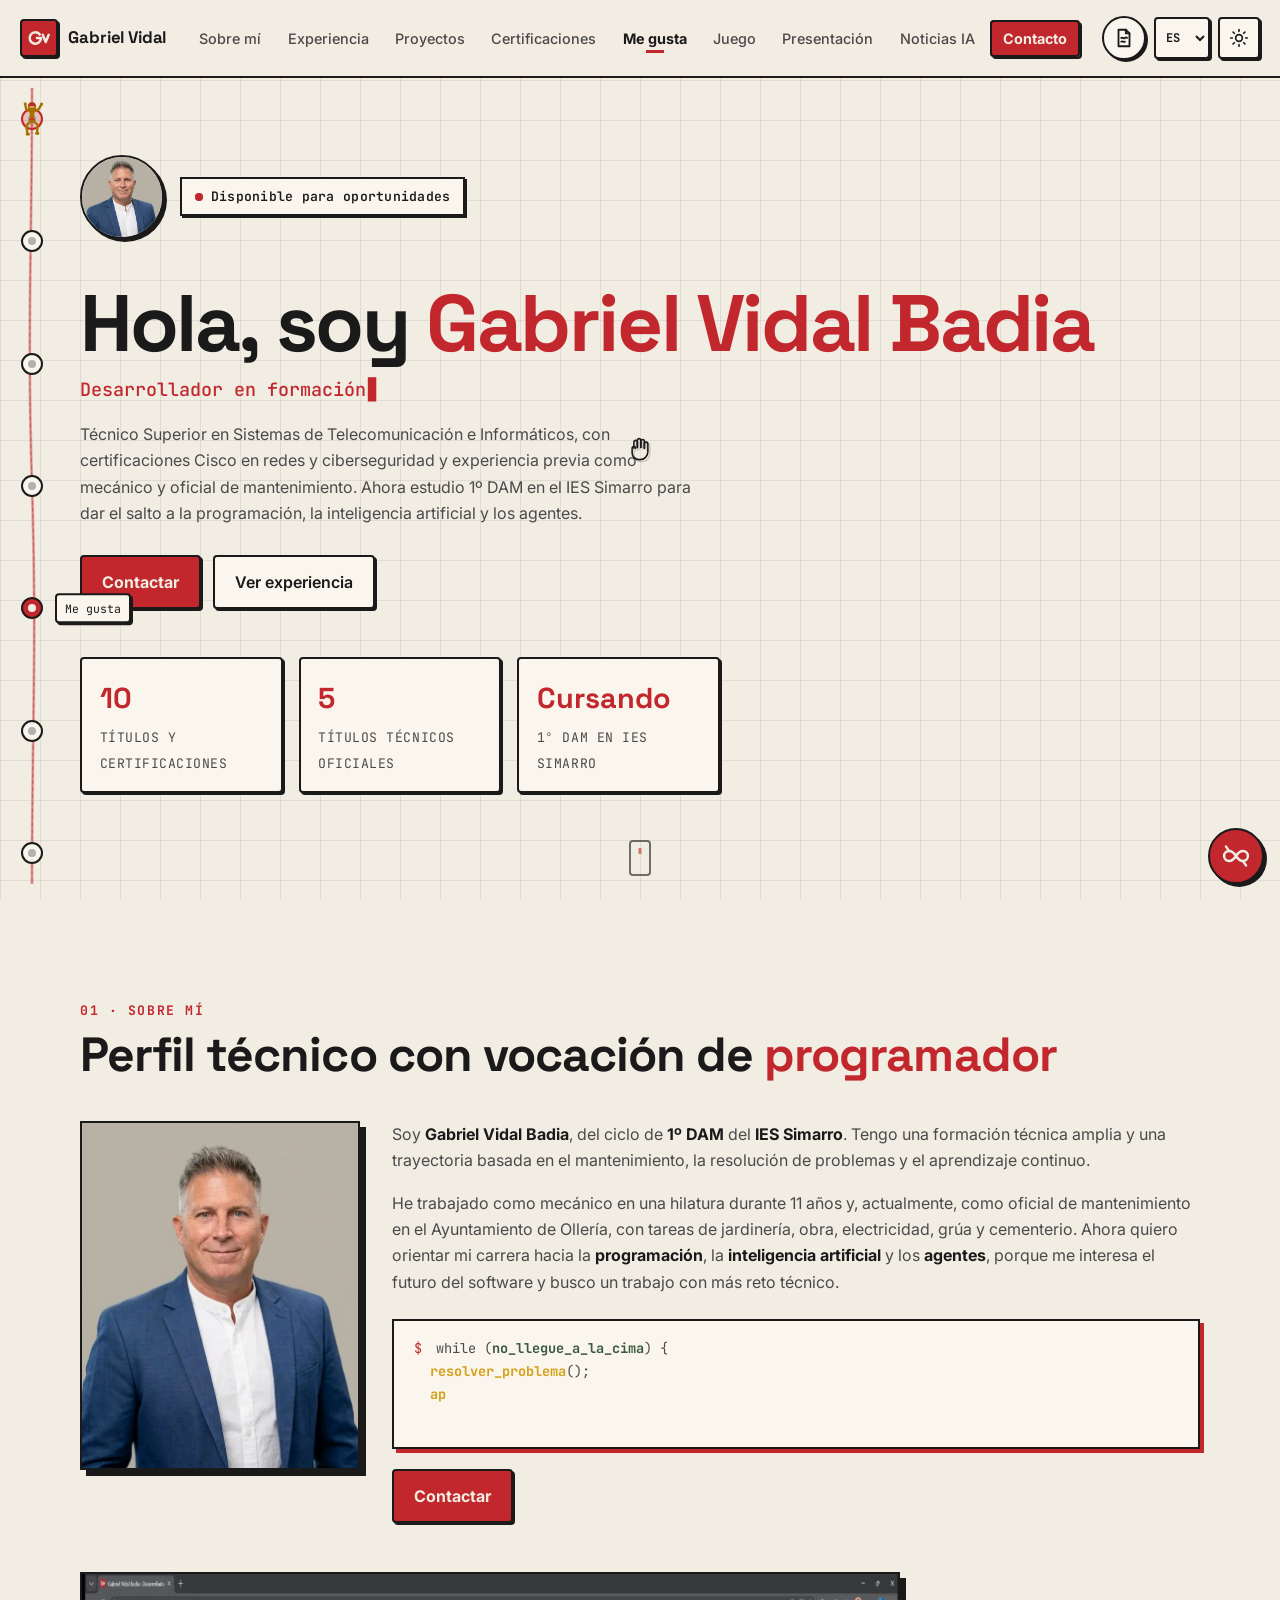
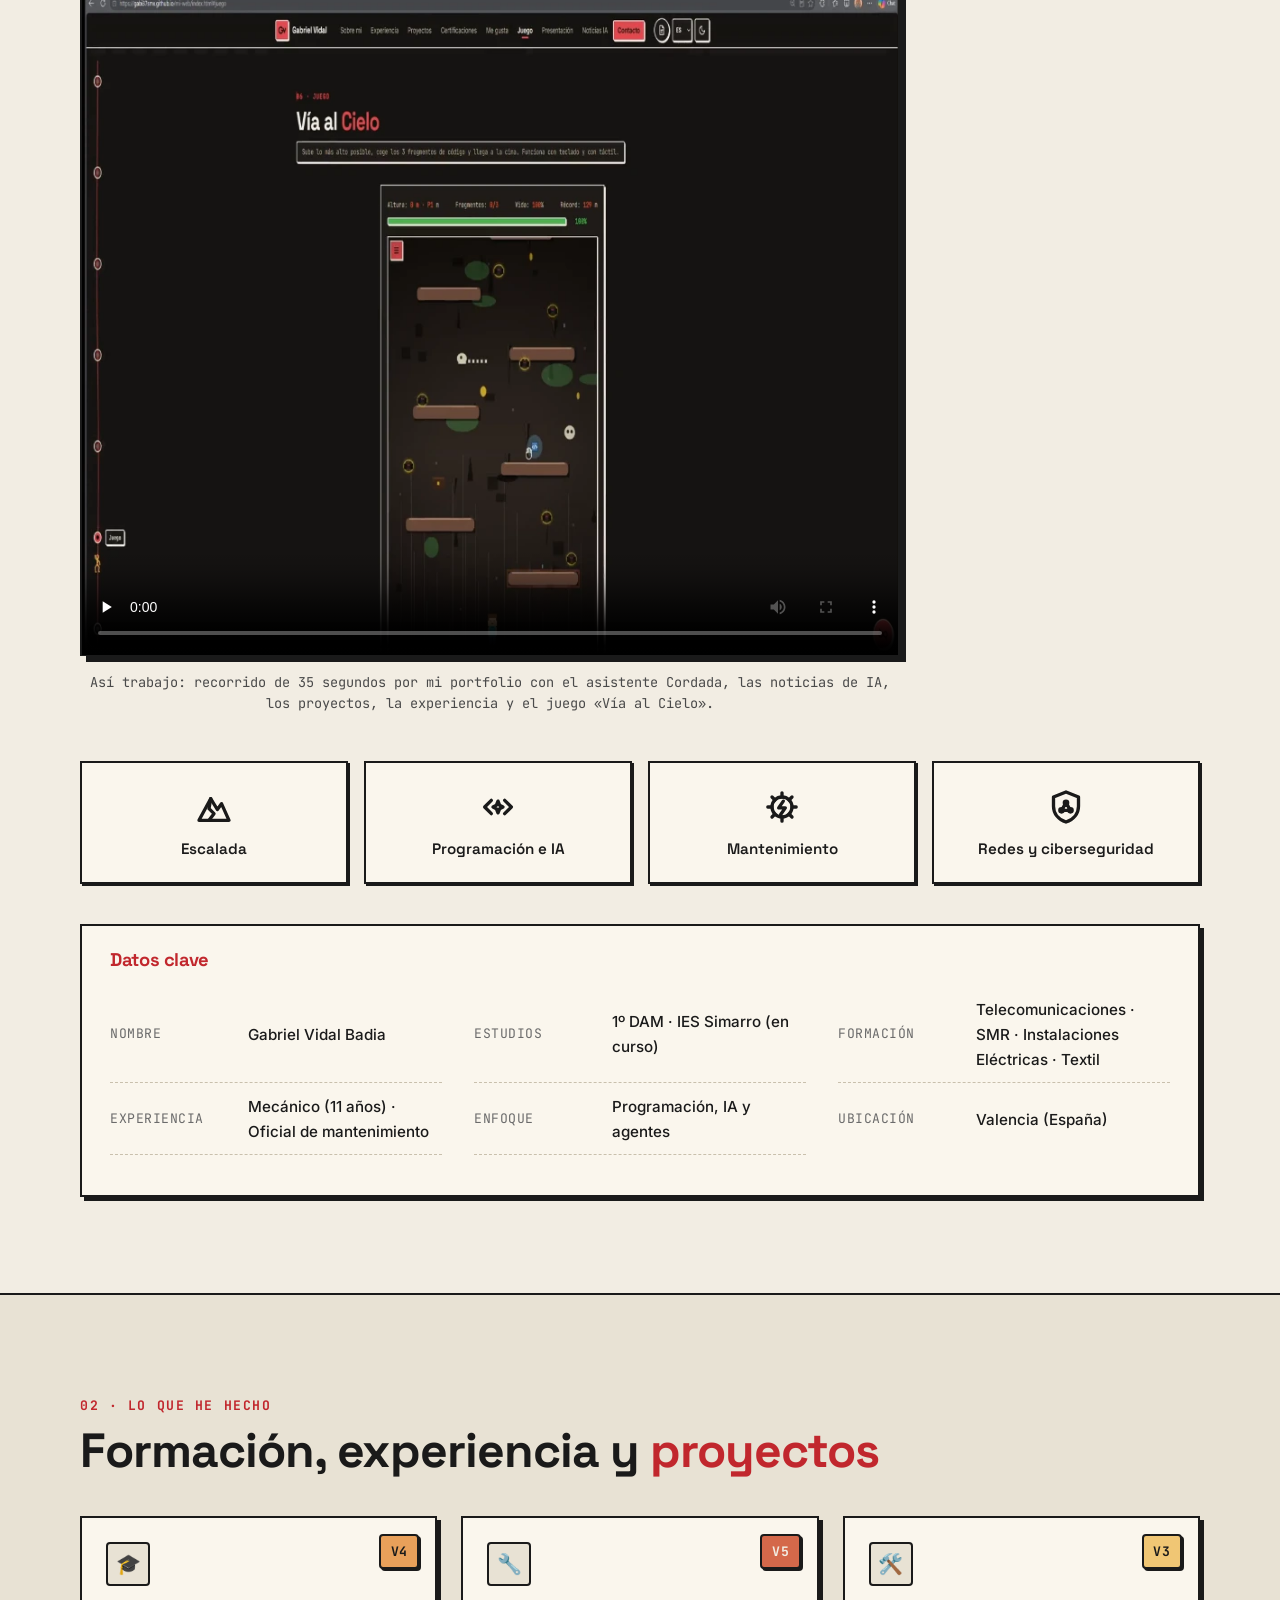
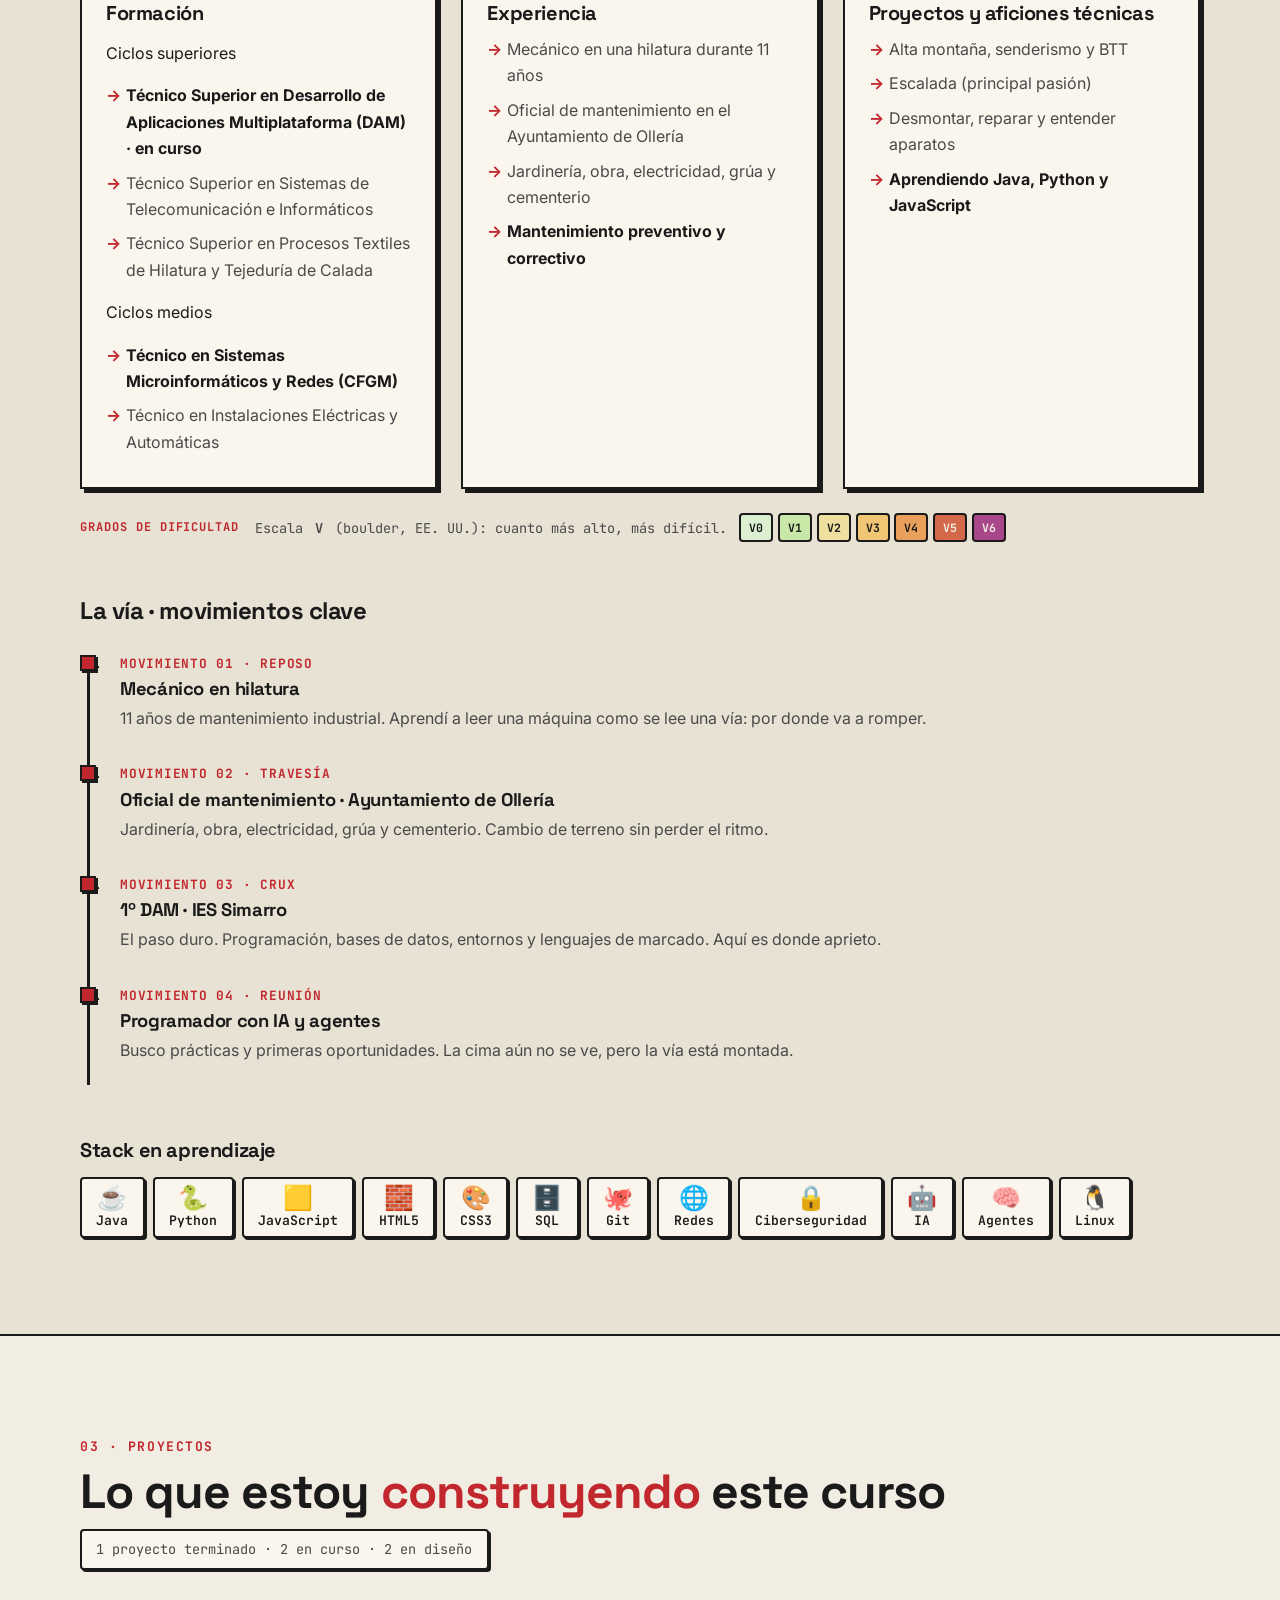
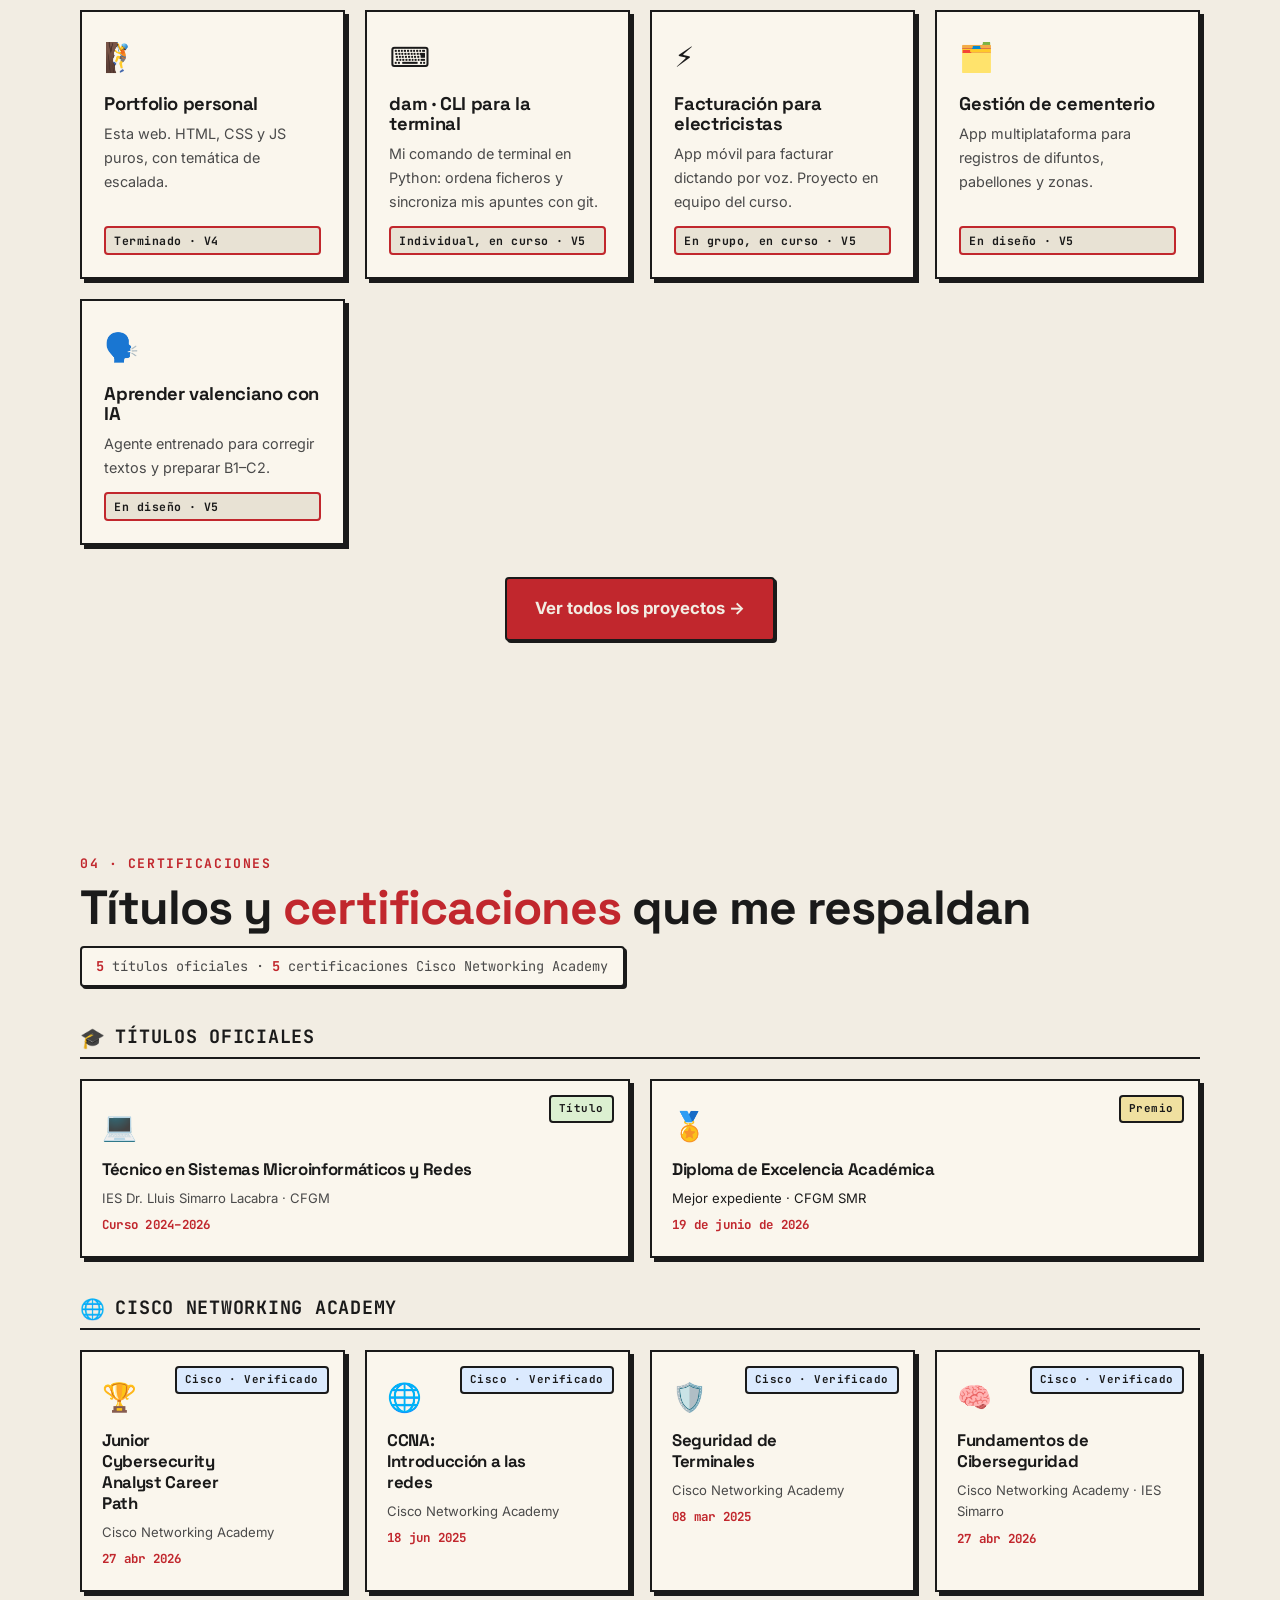
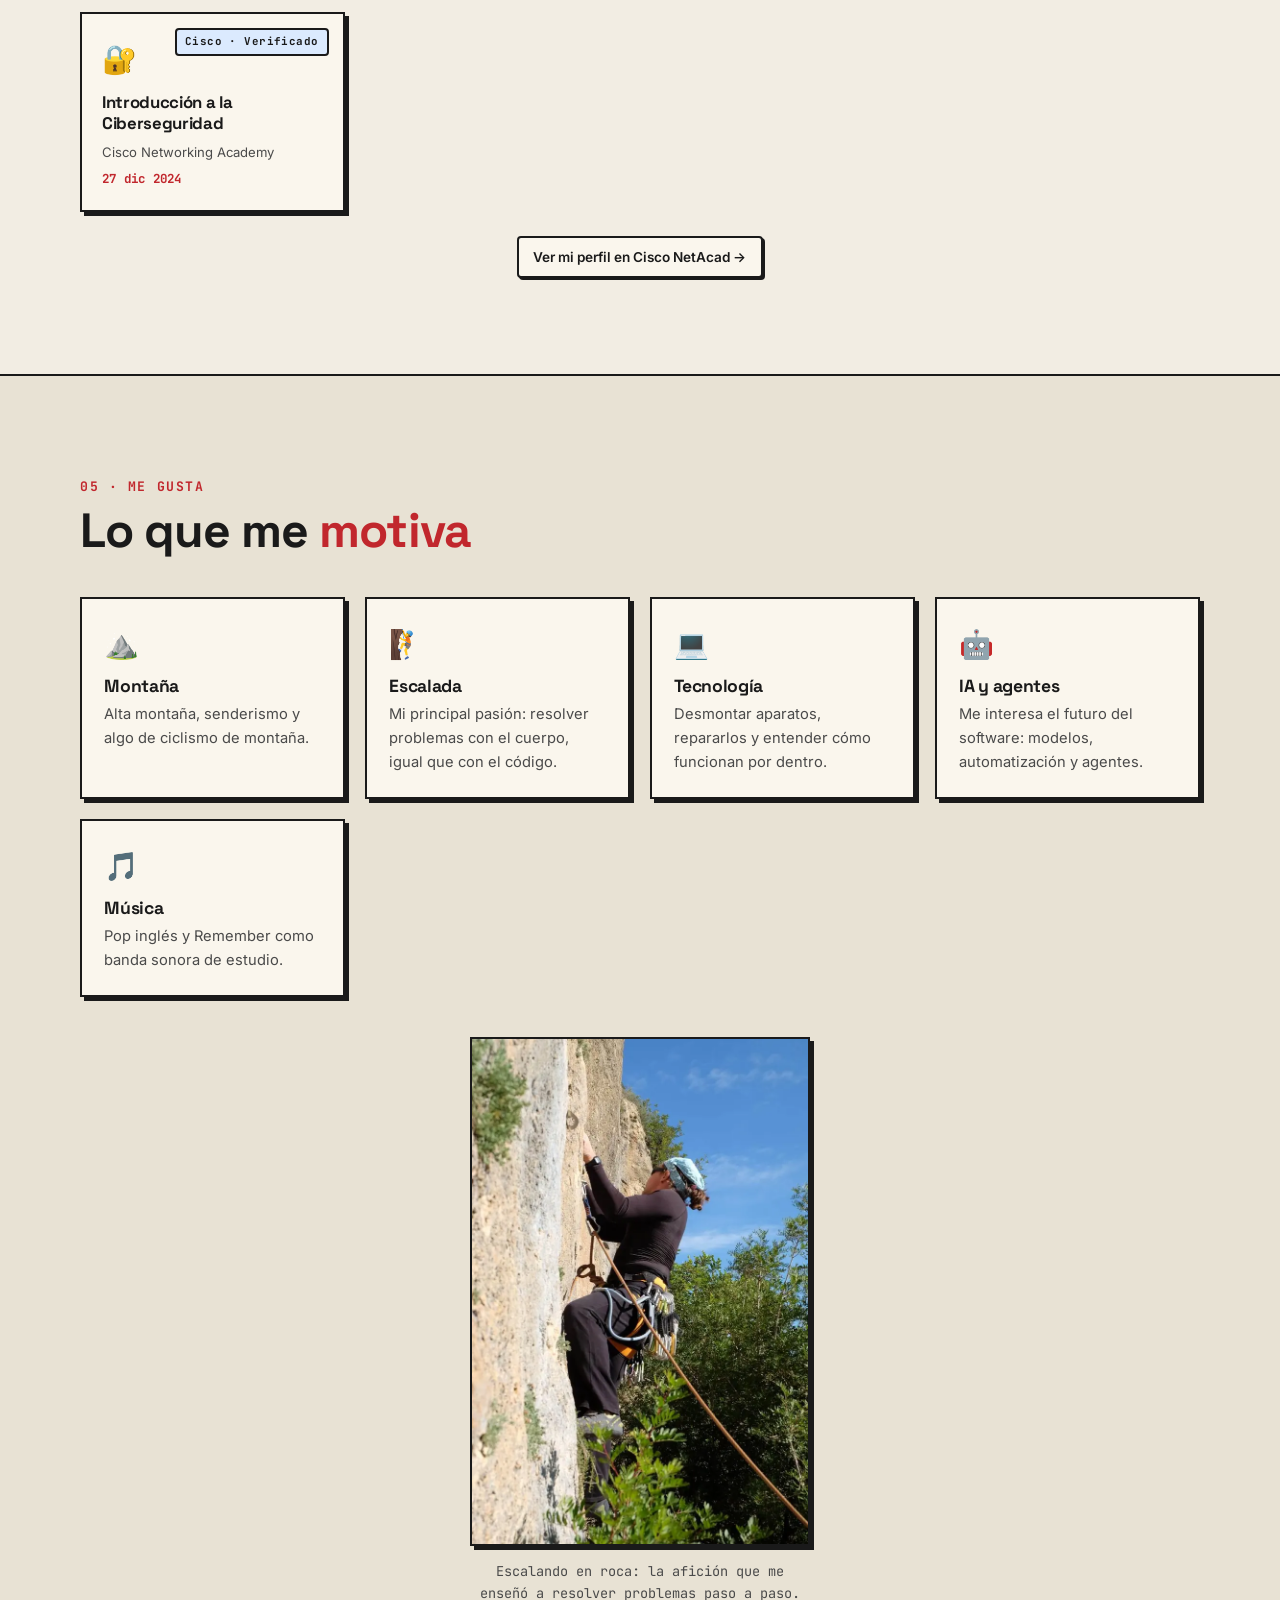
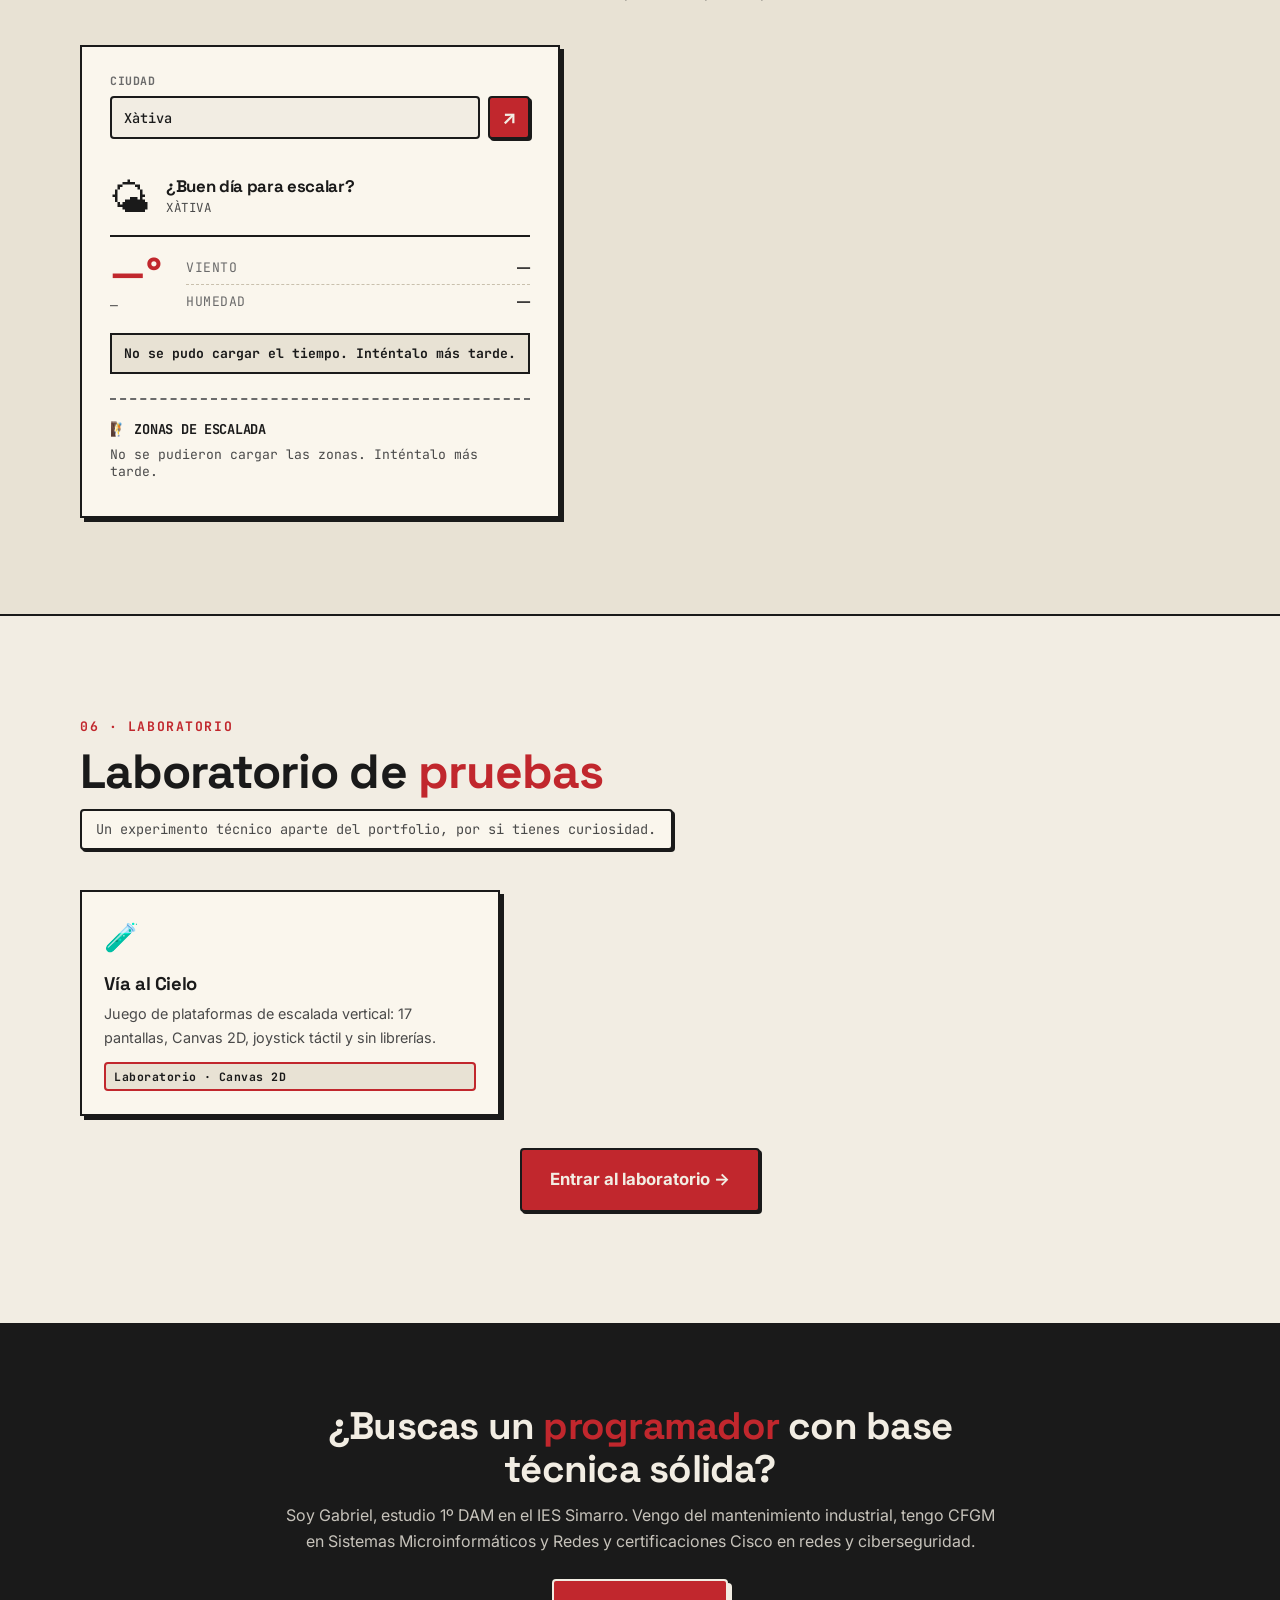
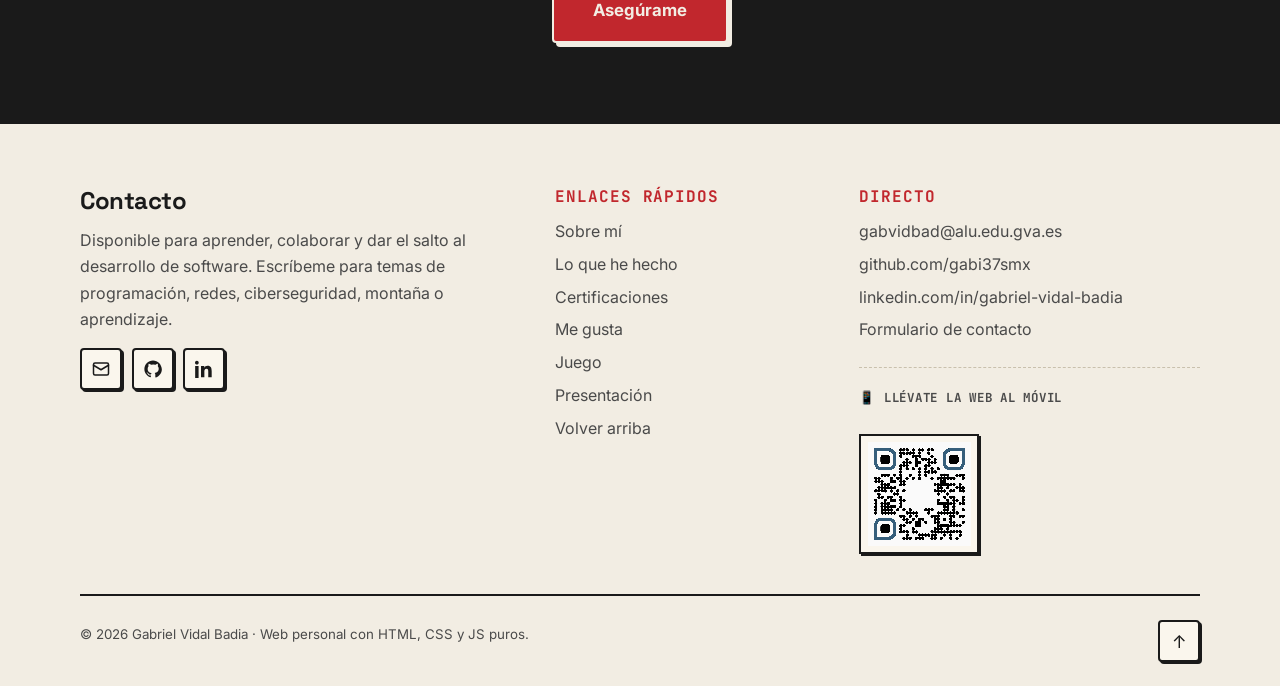
==== commit 7588ce5d: "Añade el proyecto dam (CLI) a proyectos y portada - proyectos.html: tarjeta de dam con su caso compl" ====
--- a/index.html
+++ b/index.html
@@ -455,7 +455,7 @@
         <div class="section-head reveal">
           <span class="section-tag">03 · Proyectos</span>
           <h2>Lo que estoy <span class="accent-text">construyendo</span> este curso</h2>
-          <p class="certs-counter">1 proyecto terminado · 1 en grupo en curso · 2 en diseño</p>
+          <p class="certs-counter">1 proyecto terminado · 2 en curso · 2 en diseño</p>
         </div>
 
         <div class="projects-preview-grid">
@@ -464,6 +464,13 @@
             <h3>Portfolio personal</h3>
             <p>Esta web. HTML, CSS y JS puros, con temática de escalada.</p>
             <span class="project-preview__tag">Terminado · V4</span>
+          </a>
+
+          <a href="proyectos.html" class="project-preview">
+            <div class="project-preview__icon">⌨️</div>
+            <h3>dam · CLI para la terminal</h3>
+            <p>Mi comando de terminal en Python: ordena ficheros y sincroniza mis apuntes con git.</p>
+            <span class="project-preview__tag">Individual, en curso · V5</span>
           </a>
 
           <a href="proyectos.html" class="project-preview">
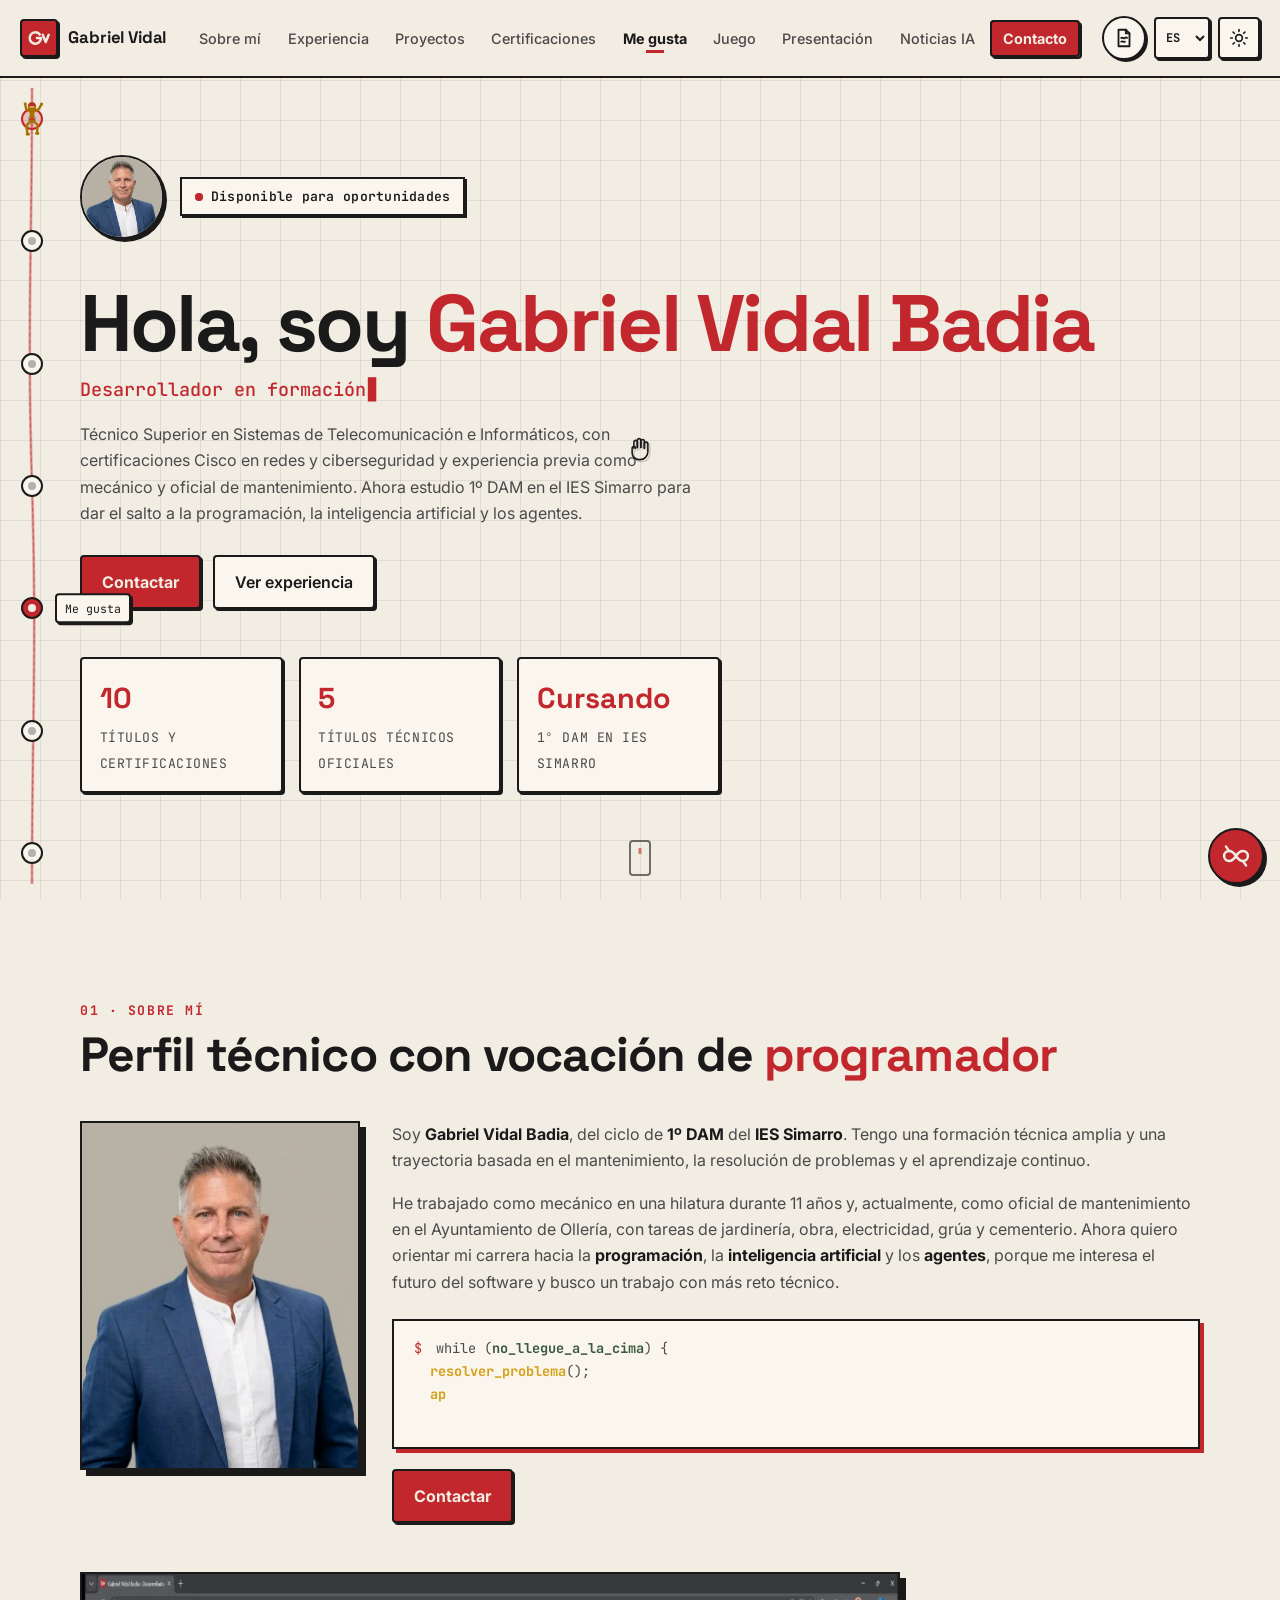
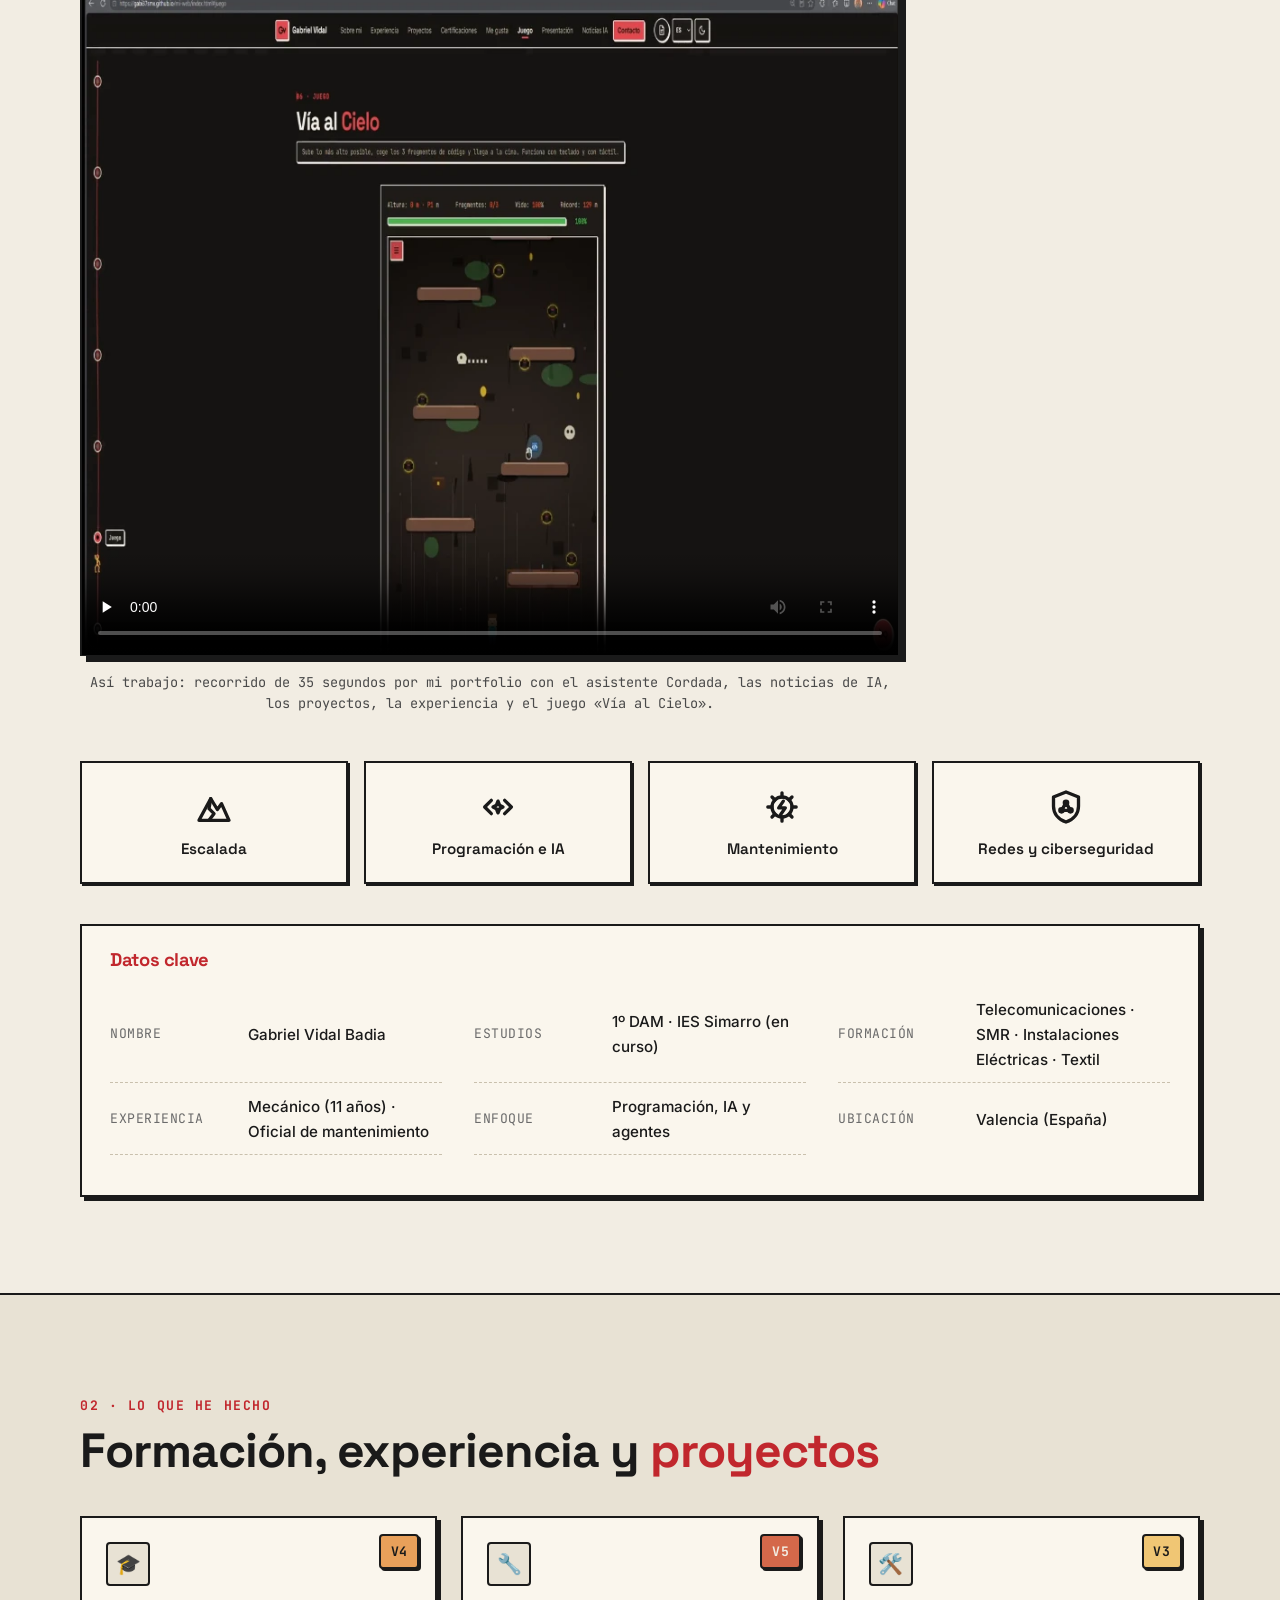
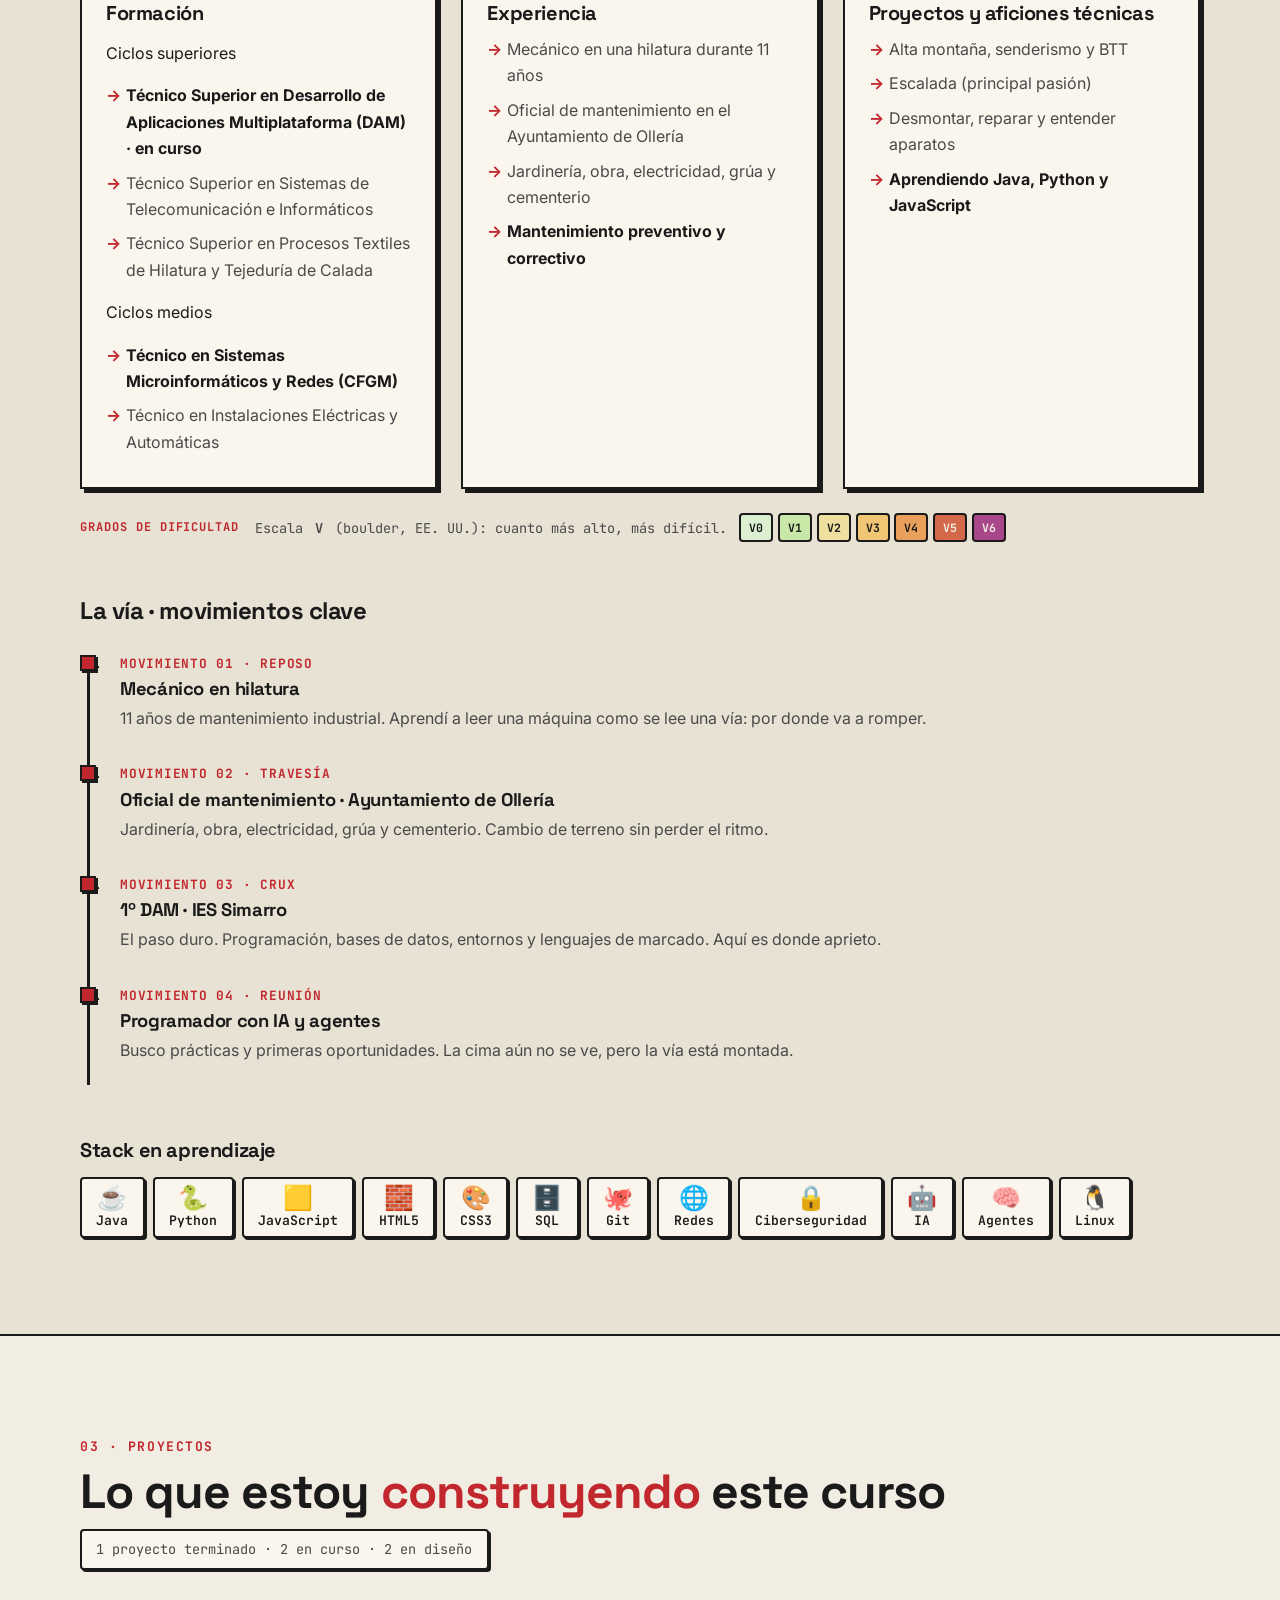
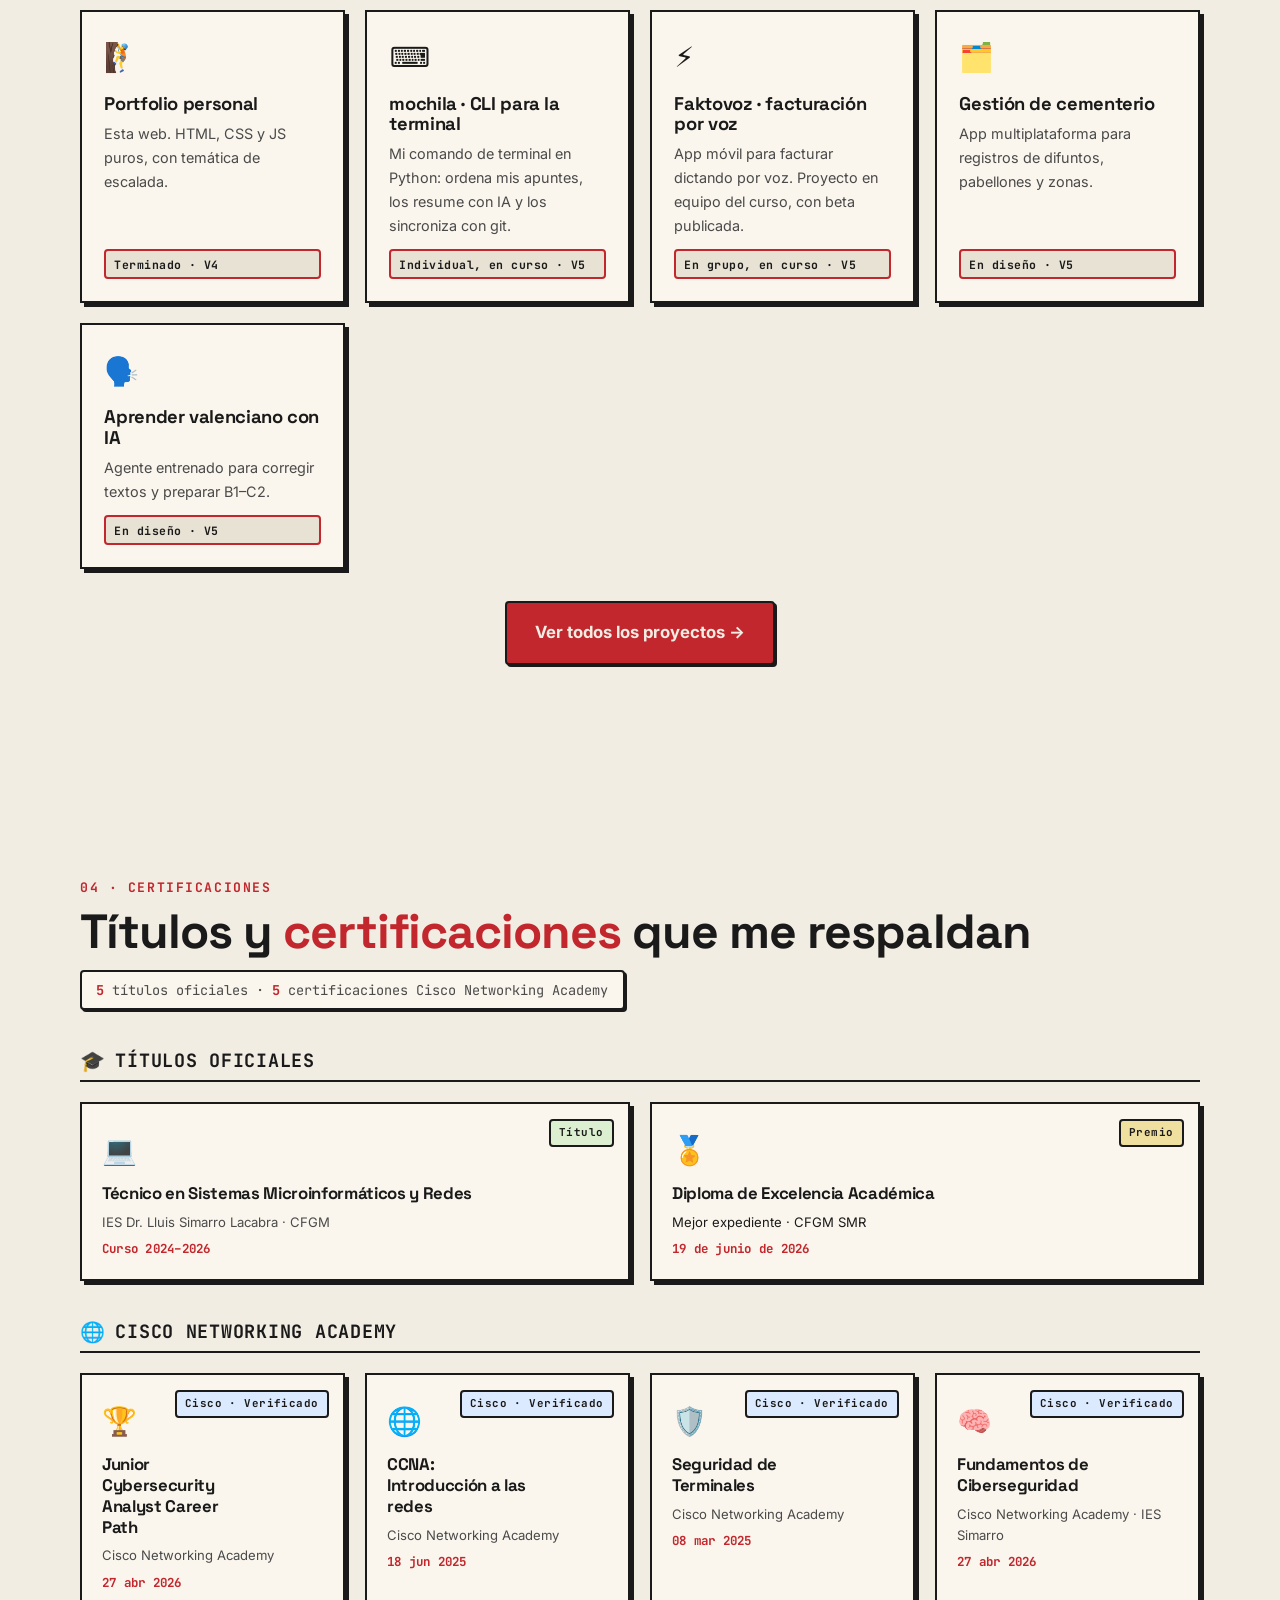
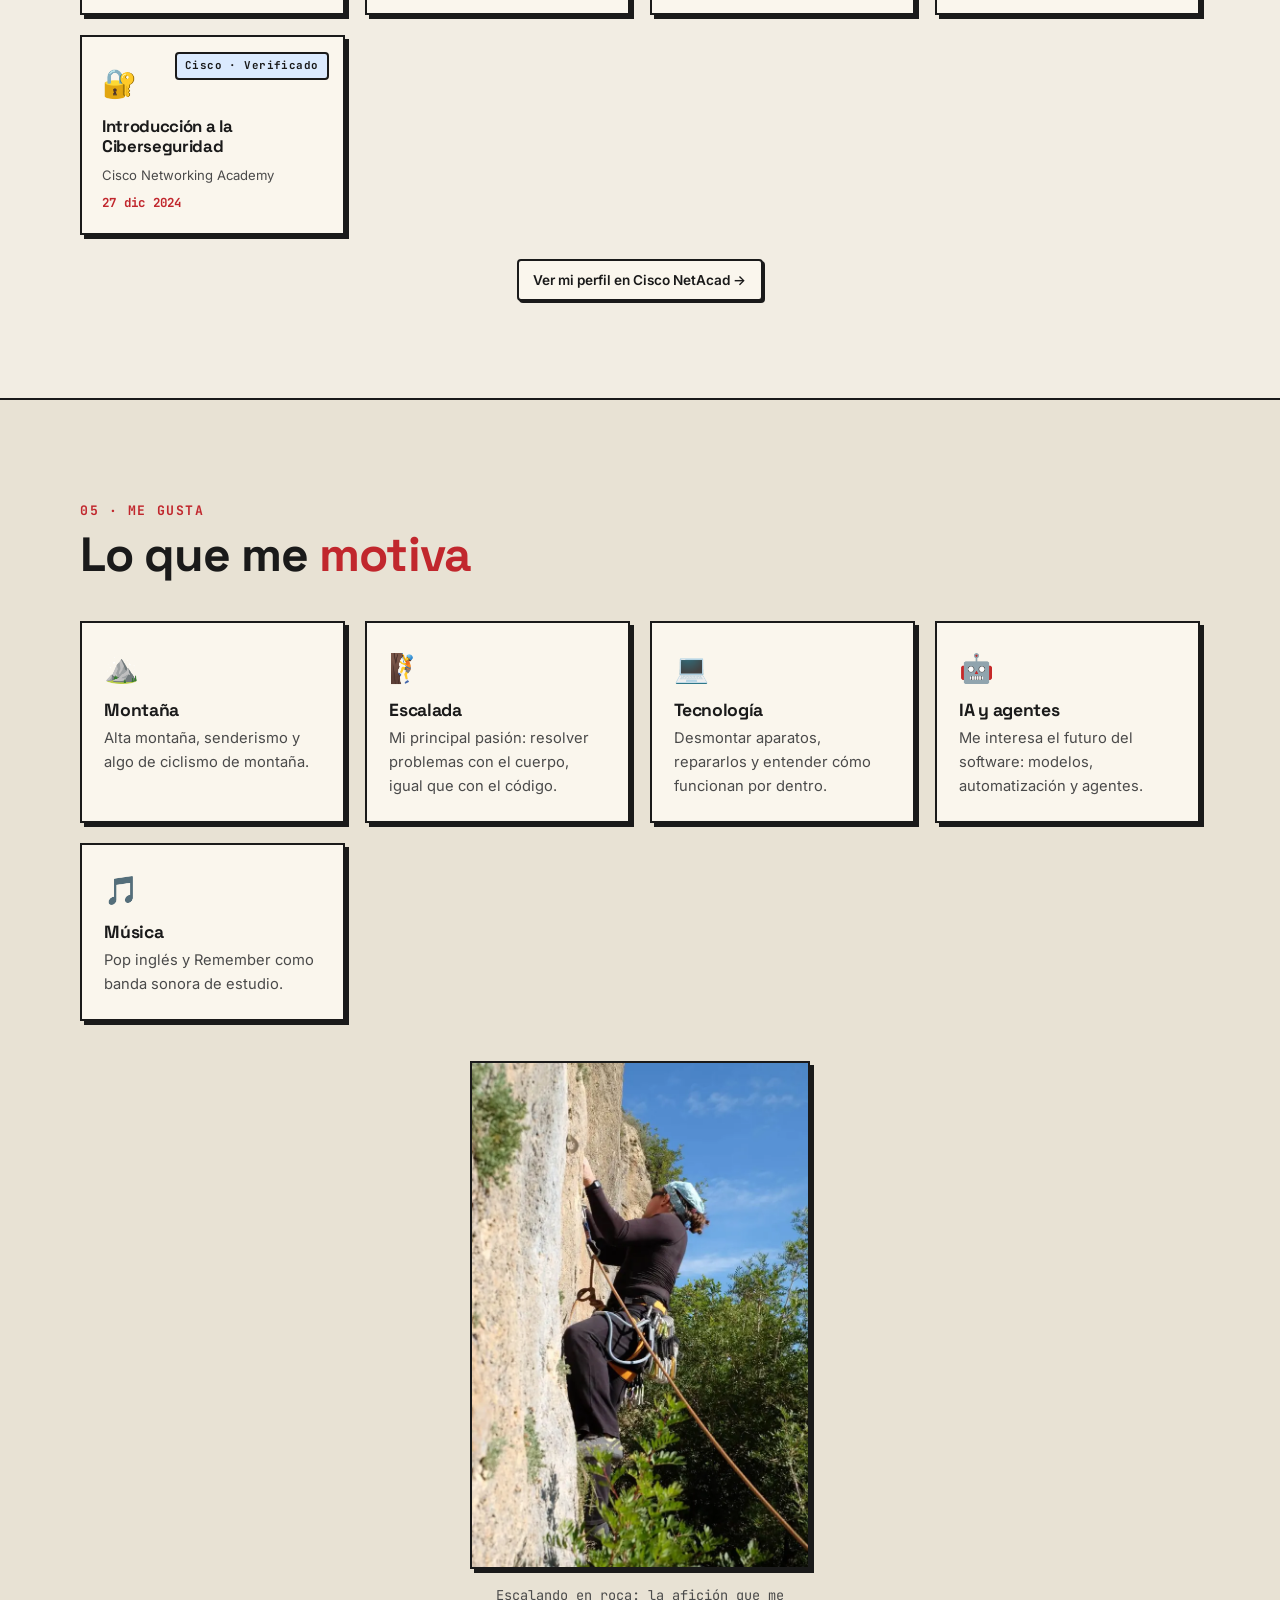
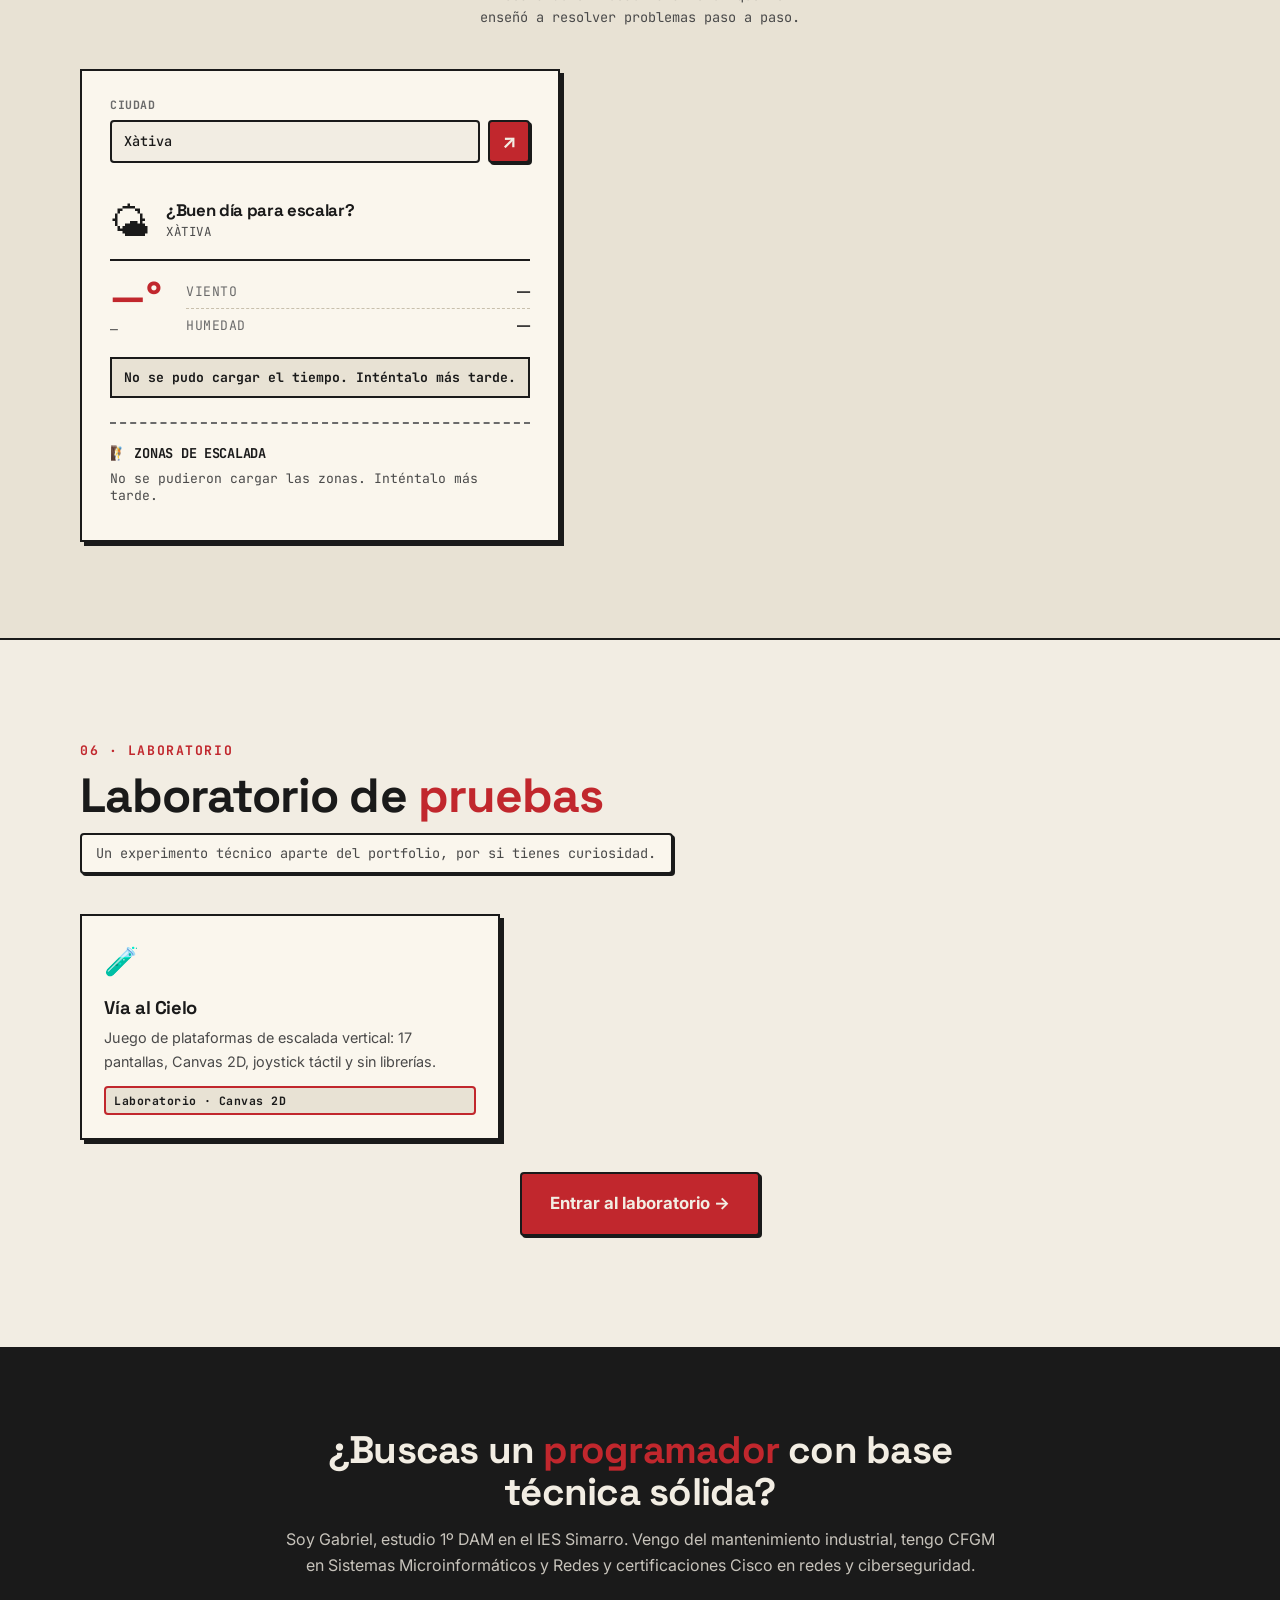
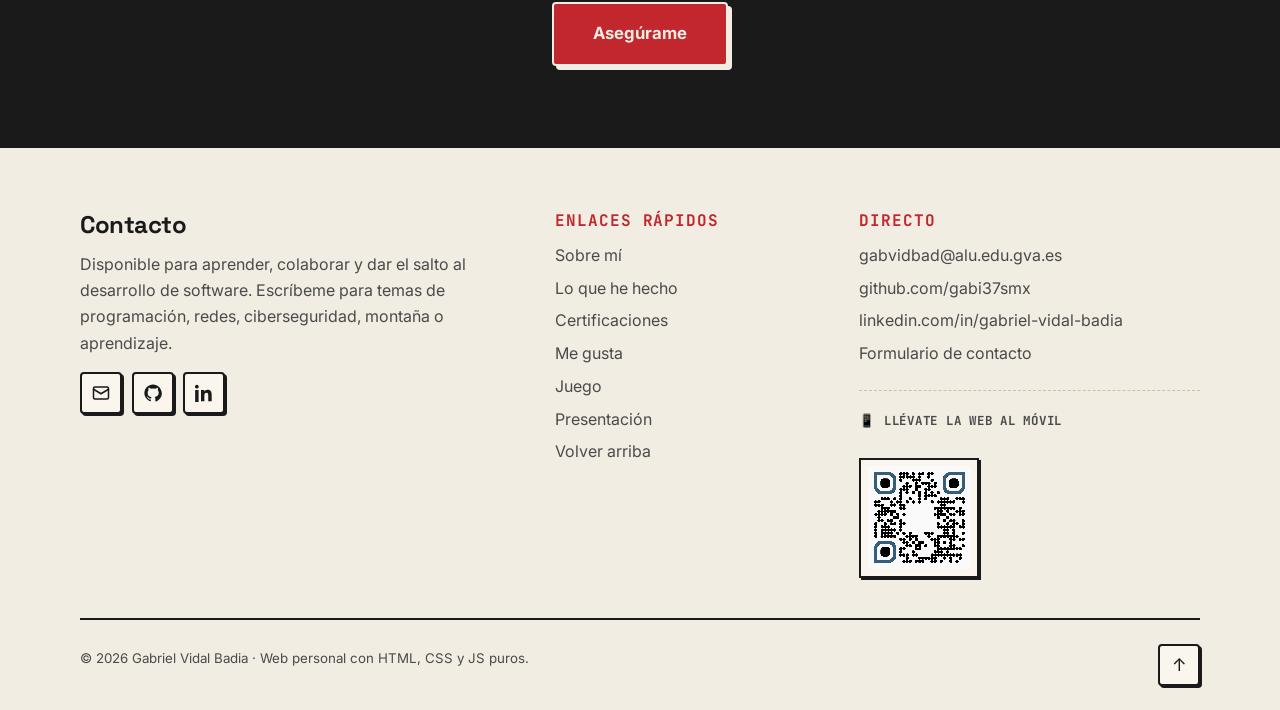
==== commit a2fe0184: "Pone al día las tarjetas de mochila y Faktovoz - CLI: dam pasa a llamarse mochila; IA, crear-almacen" ====
--- a/index.html
+++ b/index.html
@@ -468,15 +468,15 @@
 
           <a href="proyectos.html" class="project-preview">
             <div class="project-preview__icon">⌨️</div>
-            <h3>dam · CLI para la terminal</h3>
-            <p>Mi comando de terminal en Python: ordena ficheros y sincroniza mis apuntes con git.</p>
+            <h3>mochila · CLI para la terminal</h3>
+            <p>Mi comando de terminal en Python: ordena mis apuntes, los resume con IA y los sincroniza con git.</p>
             <span class="project-preview__tag">Individual, en curso · V5</span>
           </a>
 
           <a href="proyectos.html" class="project-preview">
             <div class="project-preview__icon">⚡</div>
-            <h3>Facturación para electricistas</h3>
-            <p>App móvil para facturar dictando por voz. Proyecto en equipo del curso.</p>
+            <h3>Faktovoz · facturación por voz</h3>
+            <p>App móvil para facturar dictando por voz. Proyecto en equipo del curso, con beta publicada.</p>
             <span class="project-preview__tag">En grupo, en curso · V5</span>
           </a>
 
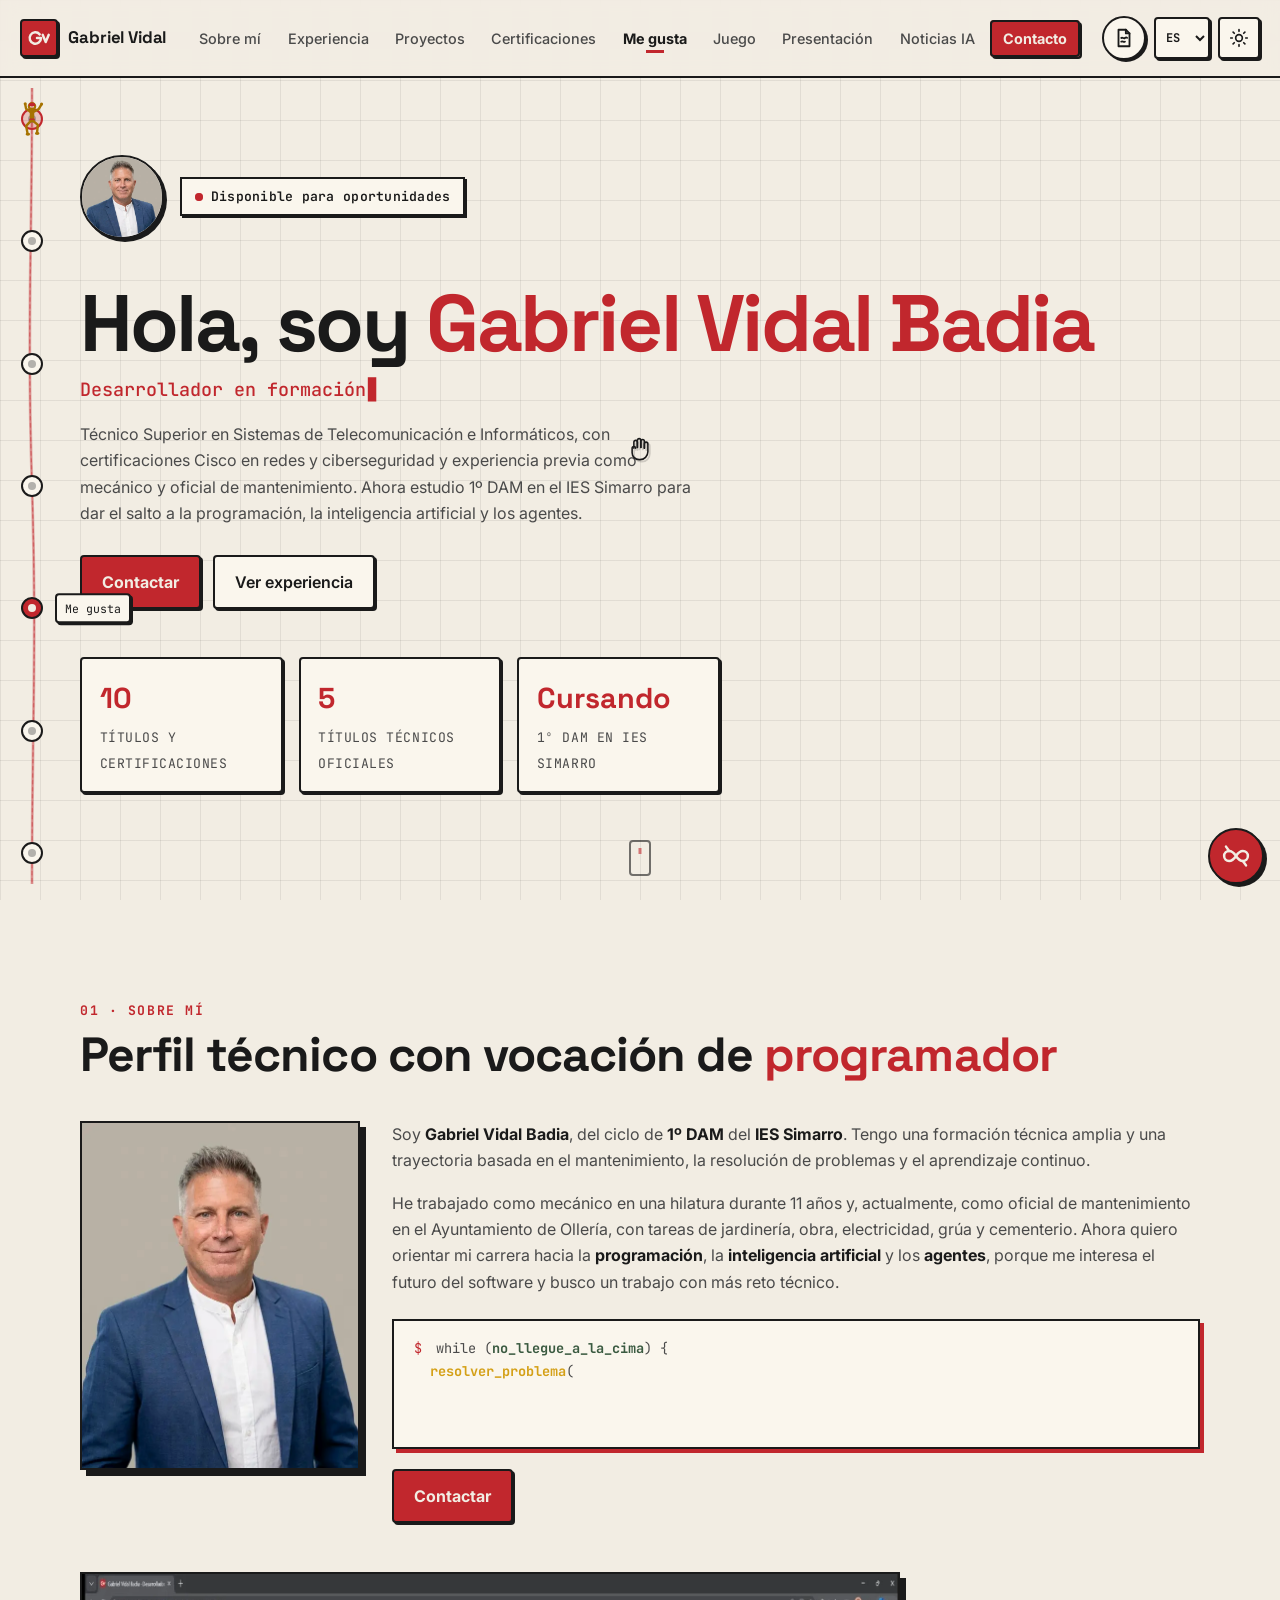
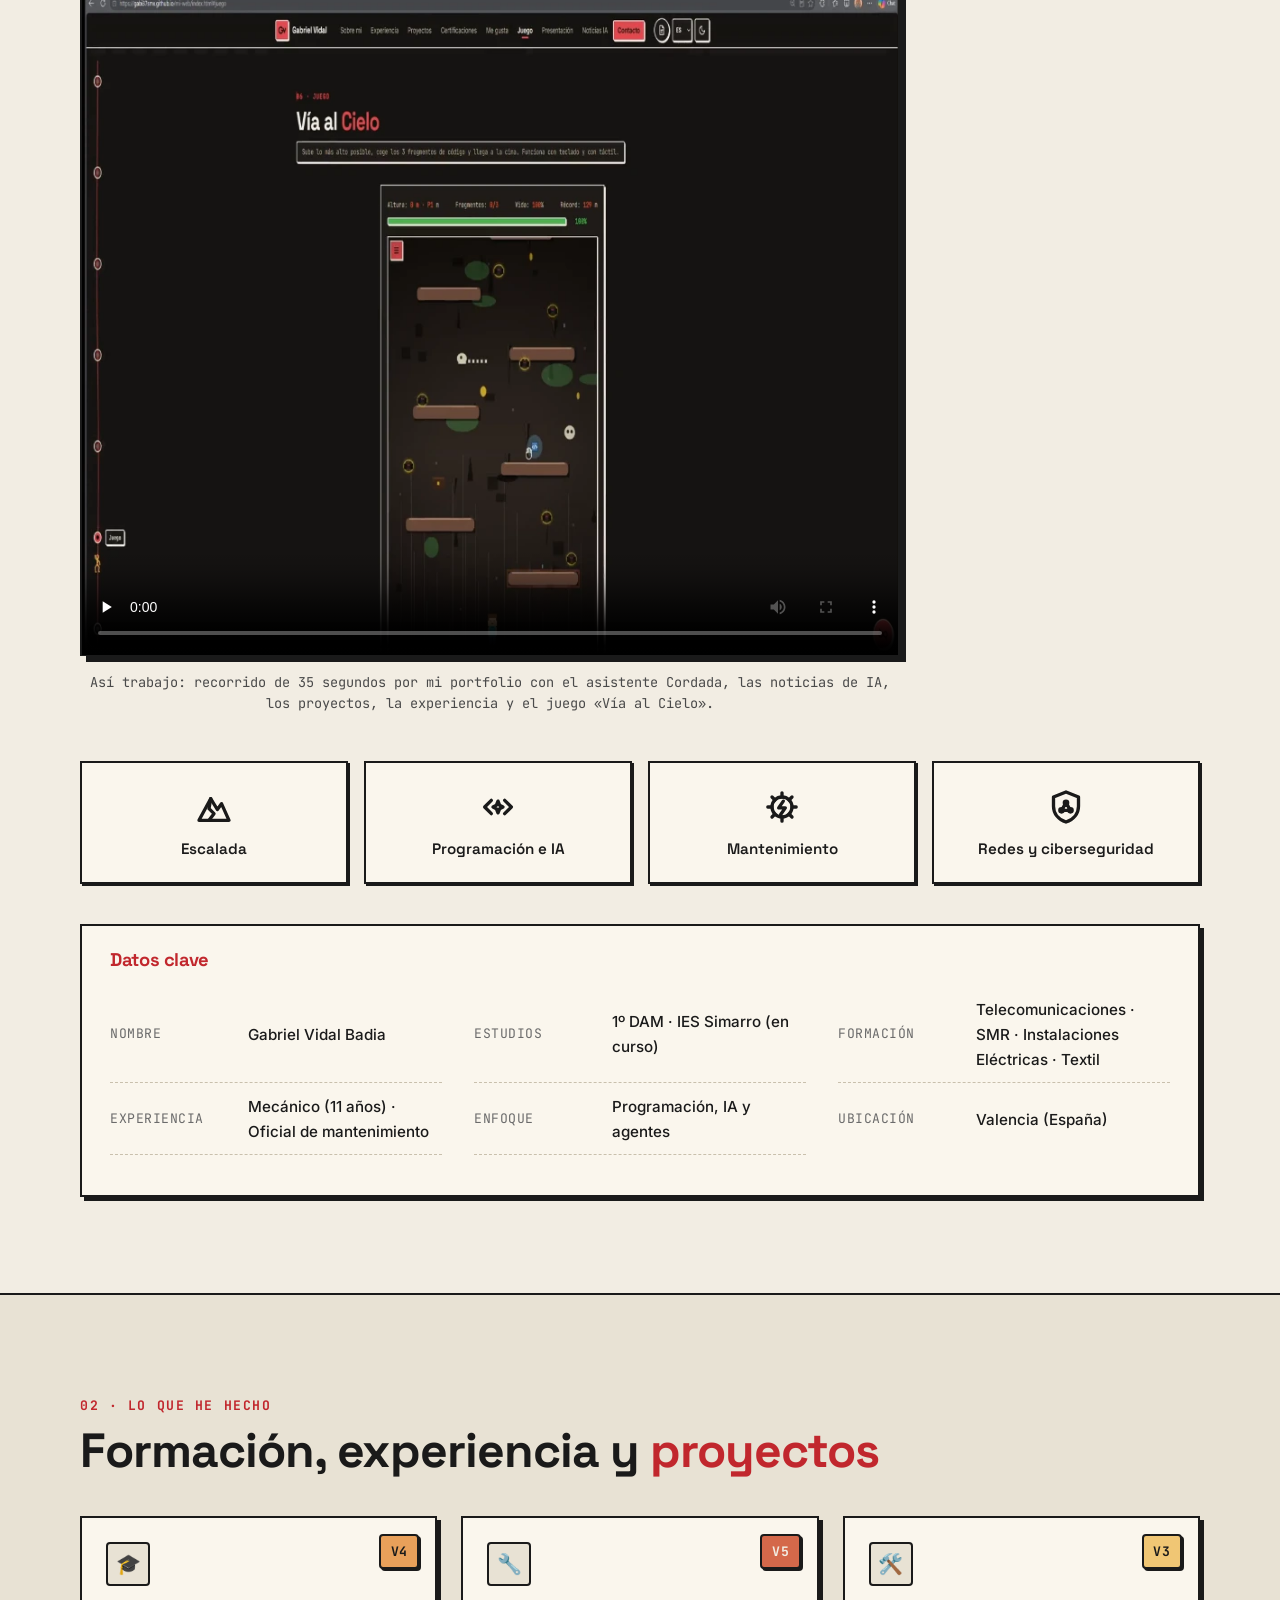
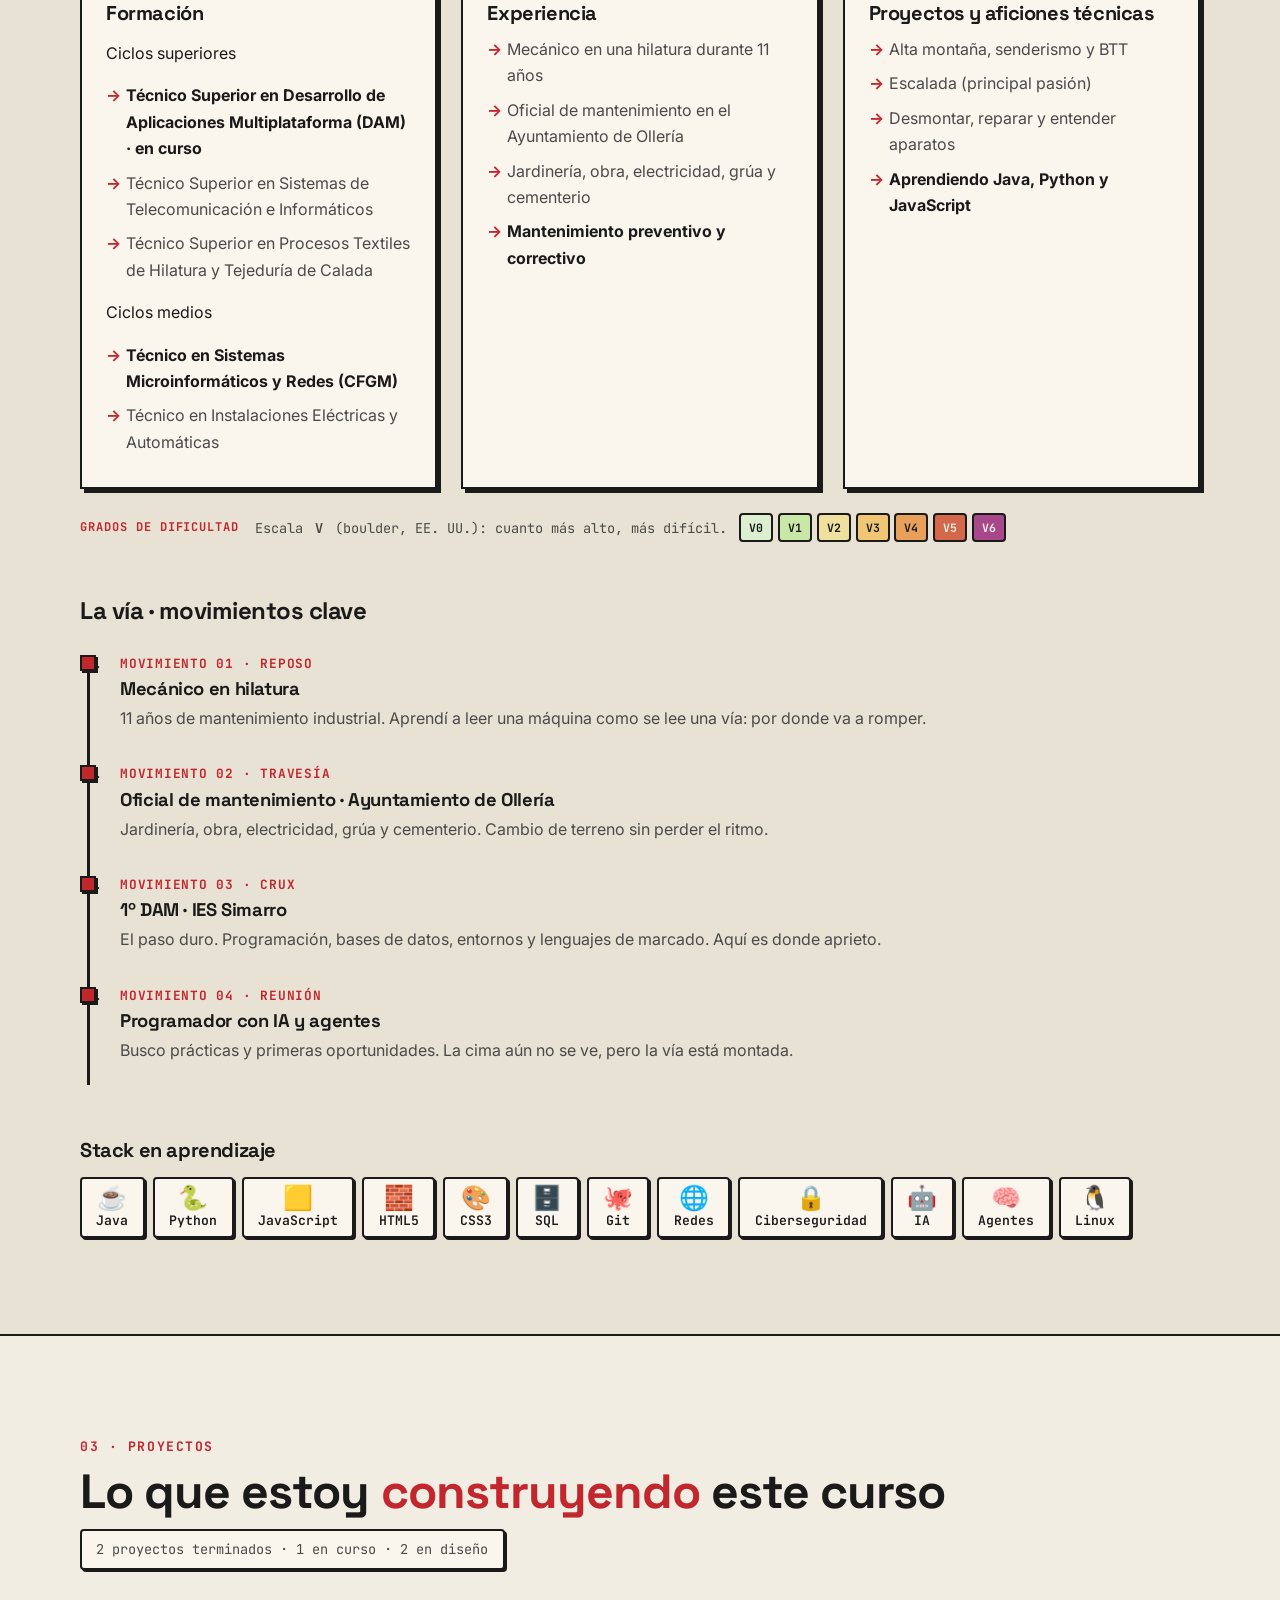
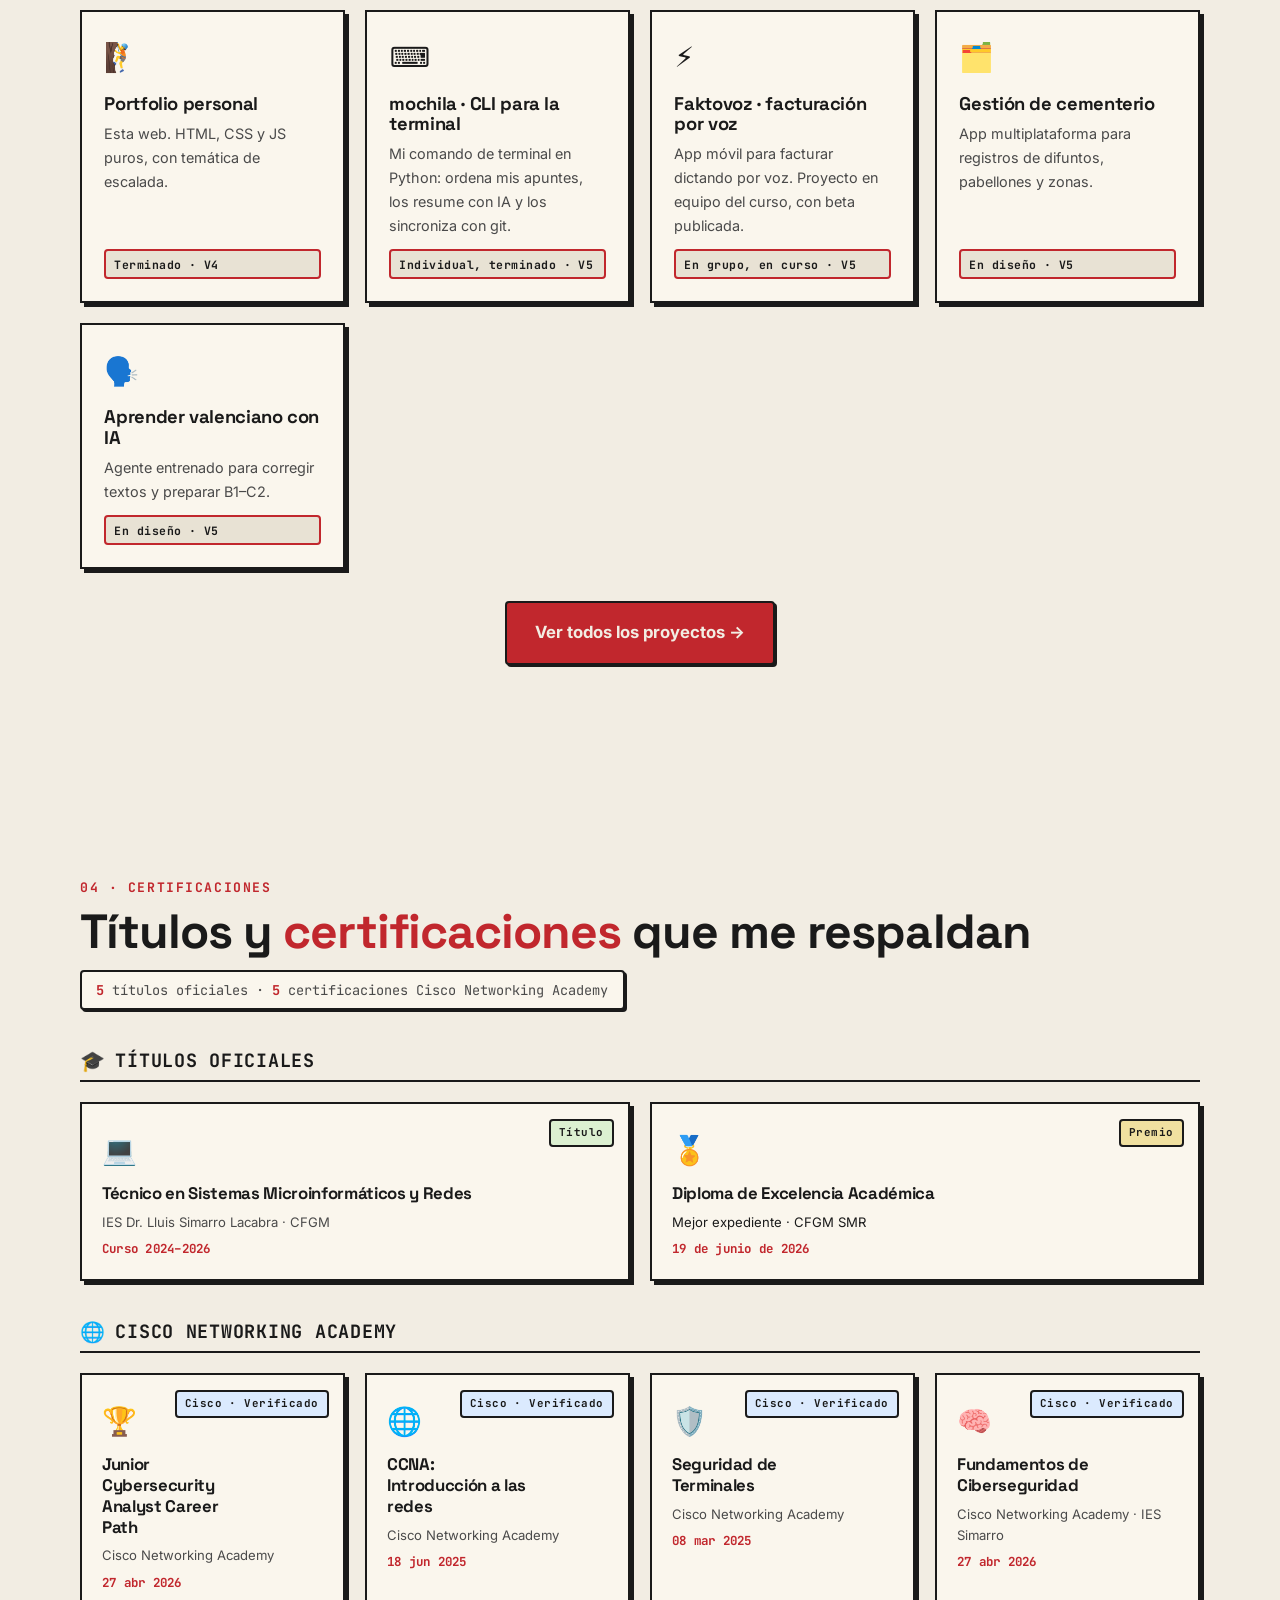
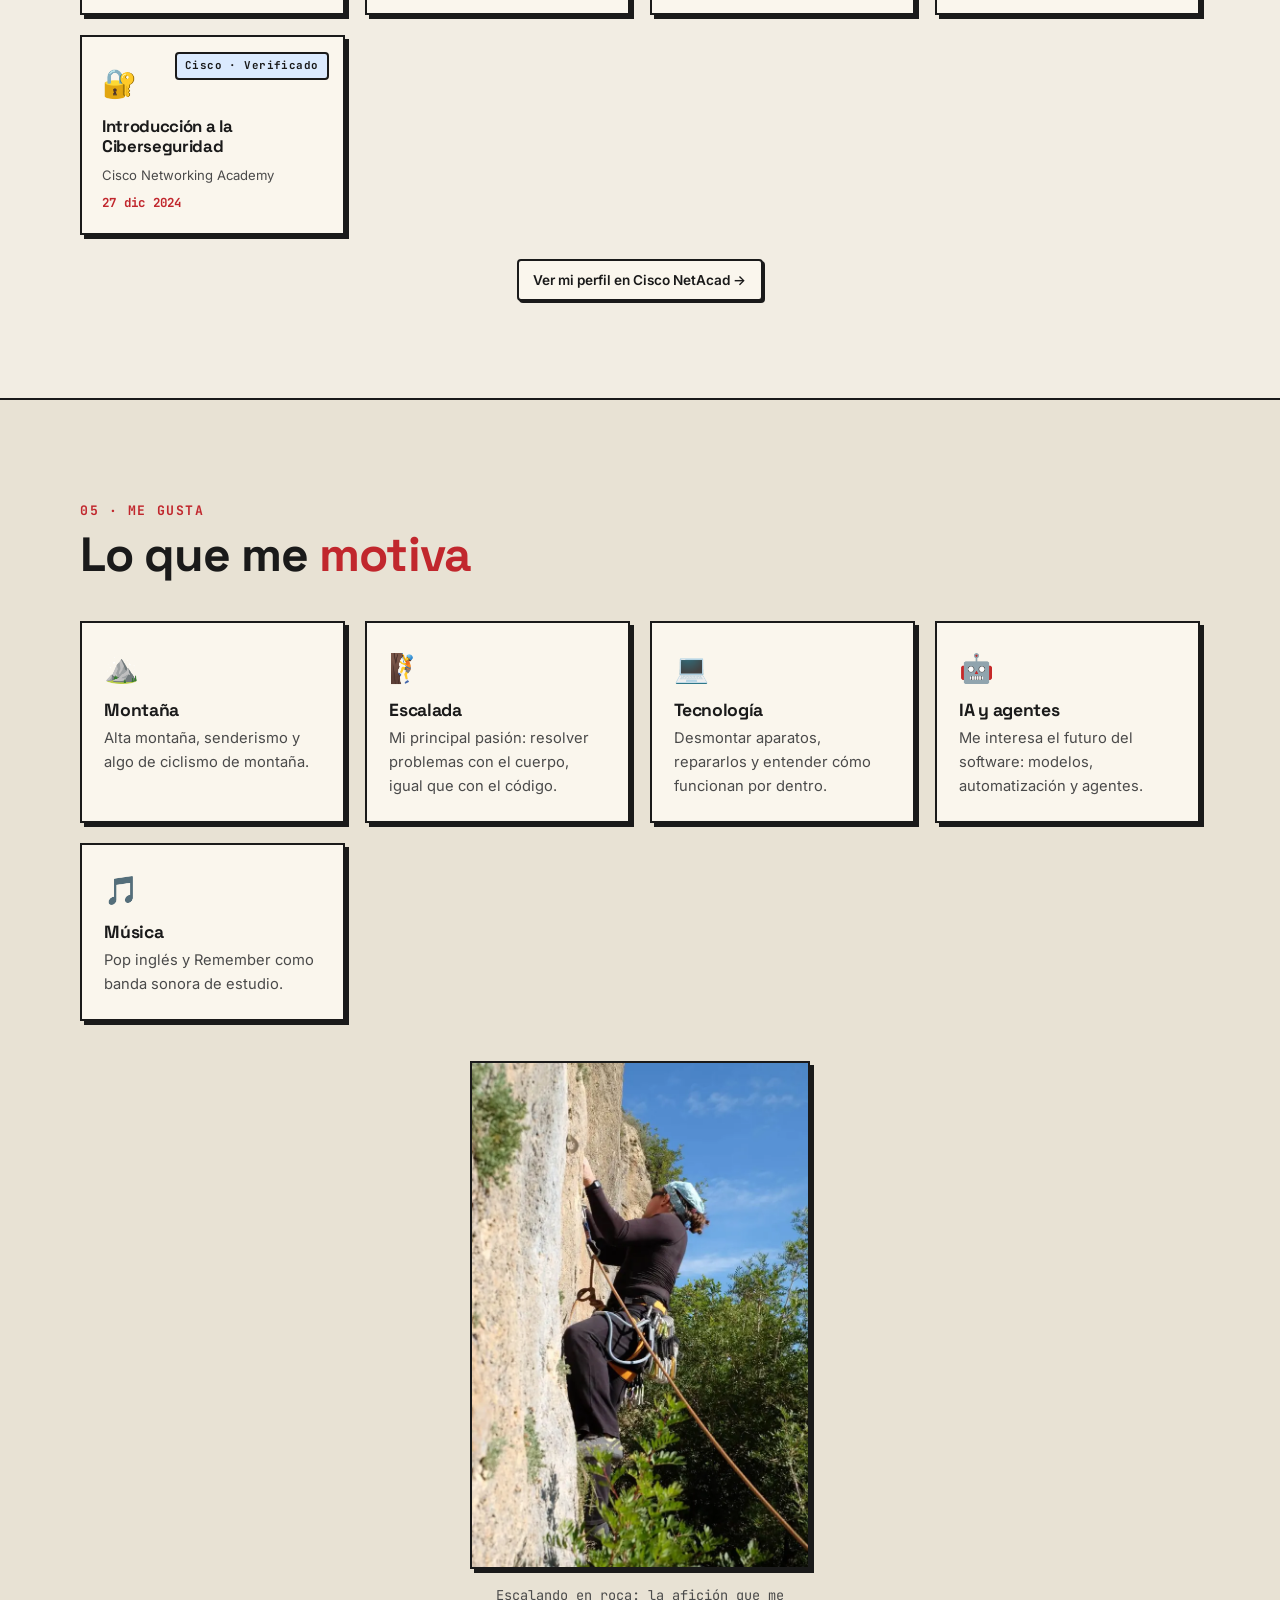
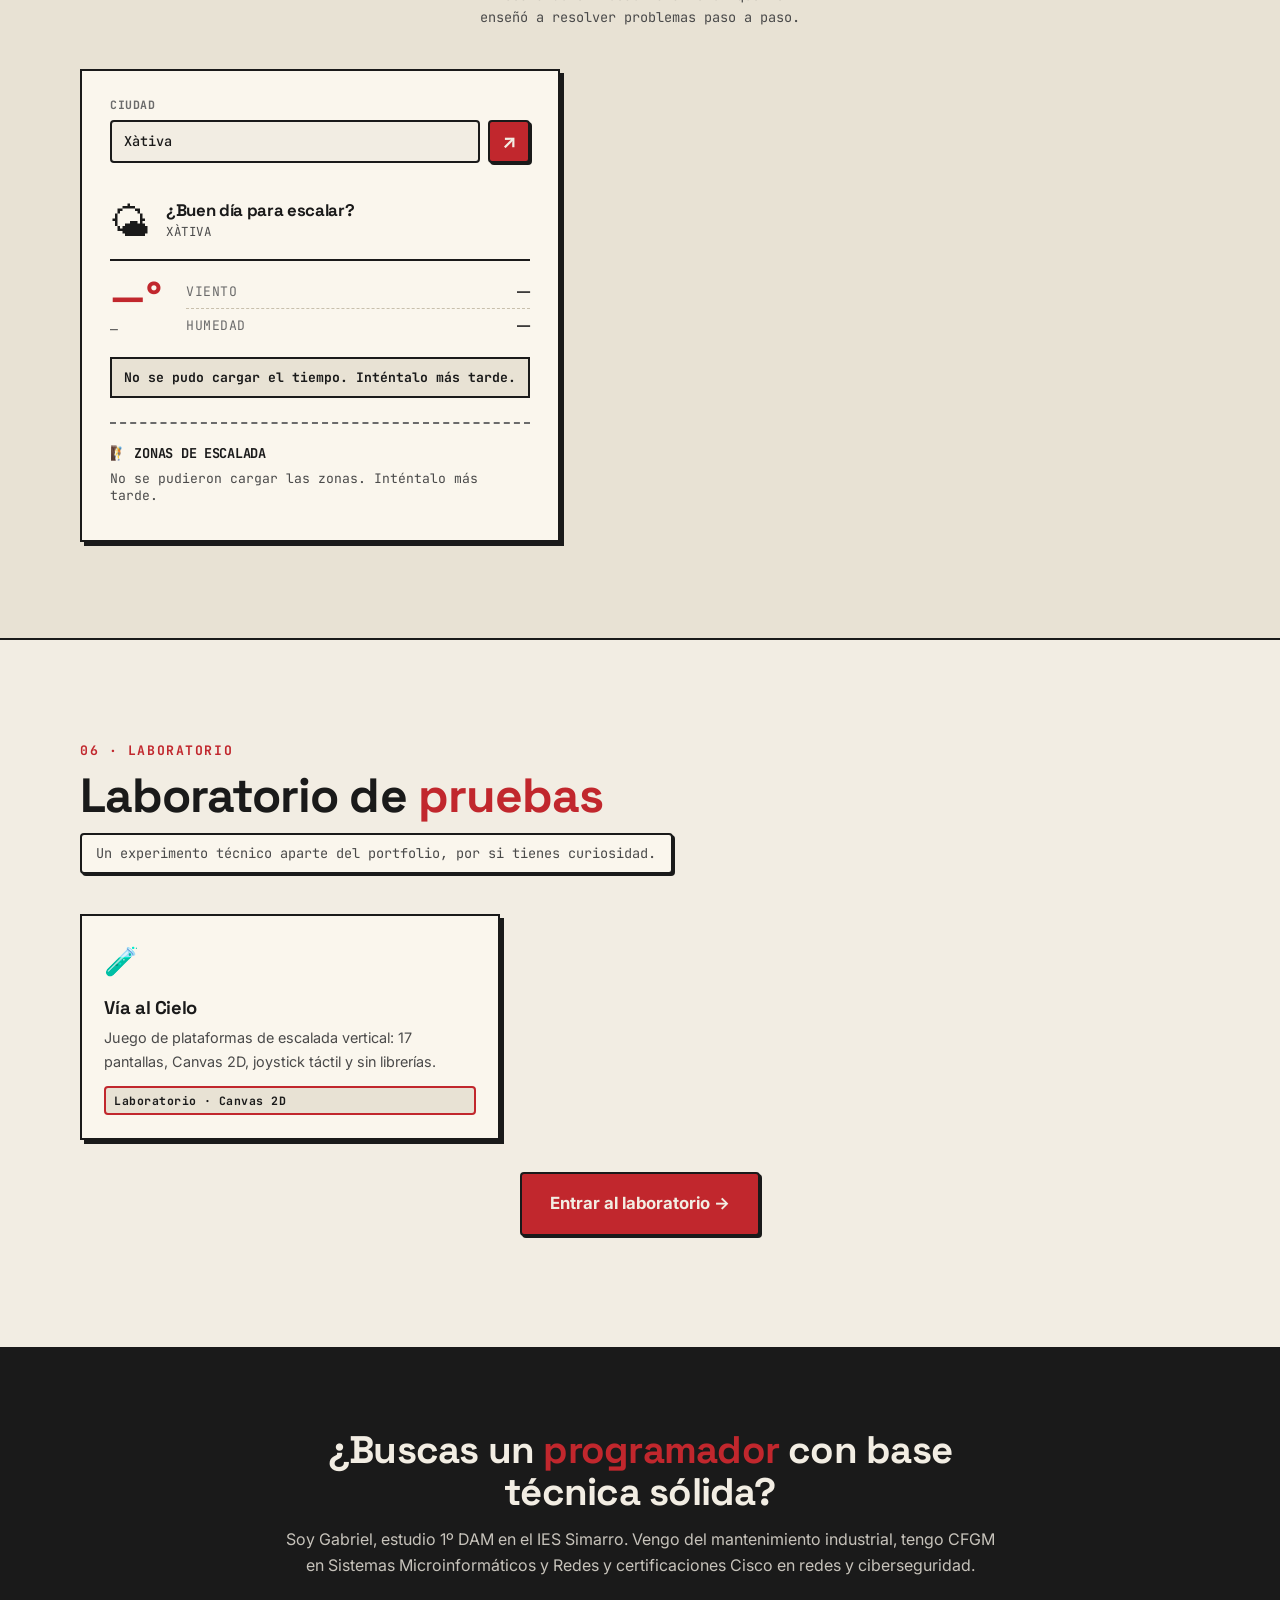
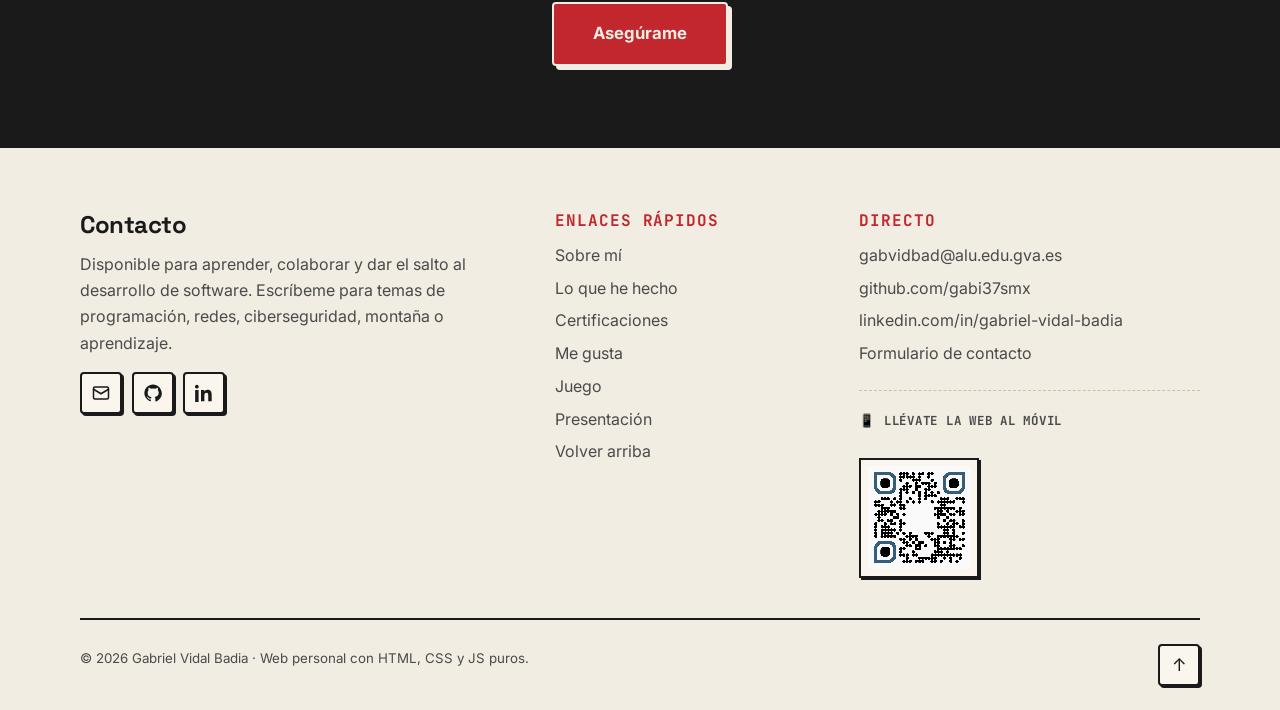
==== commit 8b2c8ef4: "mochila terminado: tarjeta con ejemplos de órdenes y resultado de la 1.3.1 La tarjeta pasa de «En cu" ====
--- a/index.html
+++ b/index.html
@@ -455,7 +455,7 @@
         <div class="section-head reveal">
           <span class="section-tag">03 · Proyectos</span>
           <h2>Lo que estoy <span class="accent-text">construyendo</span> este curso</h2>
-          <p class="certs-counter">1 proyecto terminado · 2 en curso · 2 en diseño</p>
+          <p class="certs-counter">2 proyectos terminados · 1 en curso · 2 en diseño</p>
         </div>
 
         <div class="projects-preview-grid">
@@ -470,7 +470,7 @@
             <div class="project-preview__icon">⌨️</div>
             <h3>mochila · CLI para la terminal</h3>
             <p>Mi comando de terminal en Python: ordena mis apuntes, los resume con IA y los sincroniza con git.</p>
-            <span class="project-preview__tag">Individual, en curso · V5</span>
+            <span class="project-preview__tag">Individual, terminado · V5</span>
           </a>
 
           <a href="proyectos.html" class="project-preview">
--- a/css/30-proyectos.css
+++ b/css/30-proyectos.css
@@ -191,6 +191,30 @@
   font-size: .9rem;
   line-height: 1.55;
 }
+/* Ejemplos de órdenes (tarjeta de mochila): la orden en tipografía de terminal y debajo qué hace */
+.case-examples {
+  list-style: none;
+  margin: 0;
+  padding: 0;
+  display: grid;
+  gap: .55rem;
+}
+.case-examples li { display: grid; gap: .1rem; }
+.case-examples code {
+  font-family: var(--mono);
+  font-size: .78rem;
+  background: var(--surface-2);
+  color: var(--text);
+  padding: .15rem .45rem;
+  border-left: 3px solid var(--accent);
+  overflow-wrap: break-word;
+}
+.case-examples code::before { content: "$ "; color: var(--accent); }
+.case-examples span {
+  color: var(--muted);
+  font-size: .85rem;
+  line-height: 1.45;
+}
 .js-toggle-case .js-toggle-icon {
   display: inline-block;
   margin-left: .35rem;
